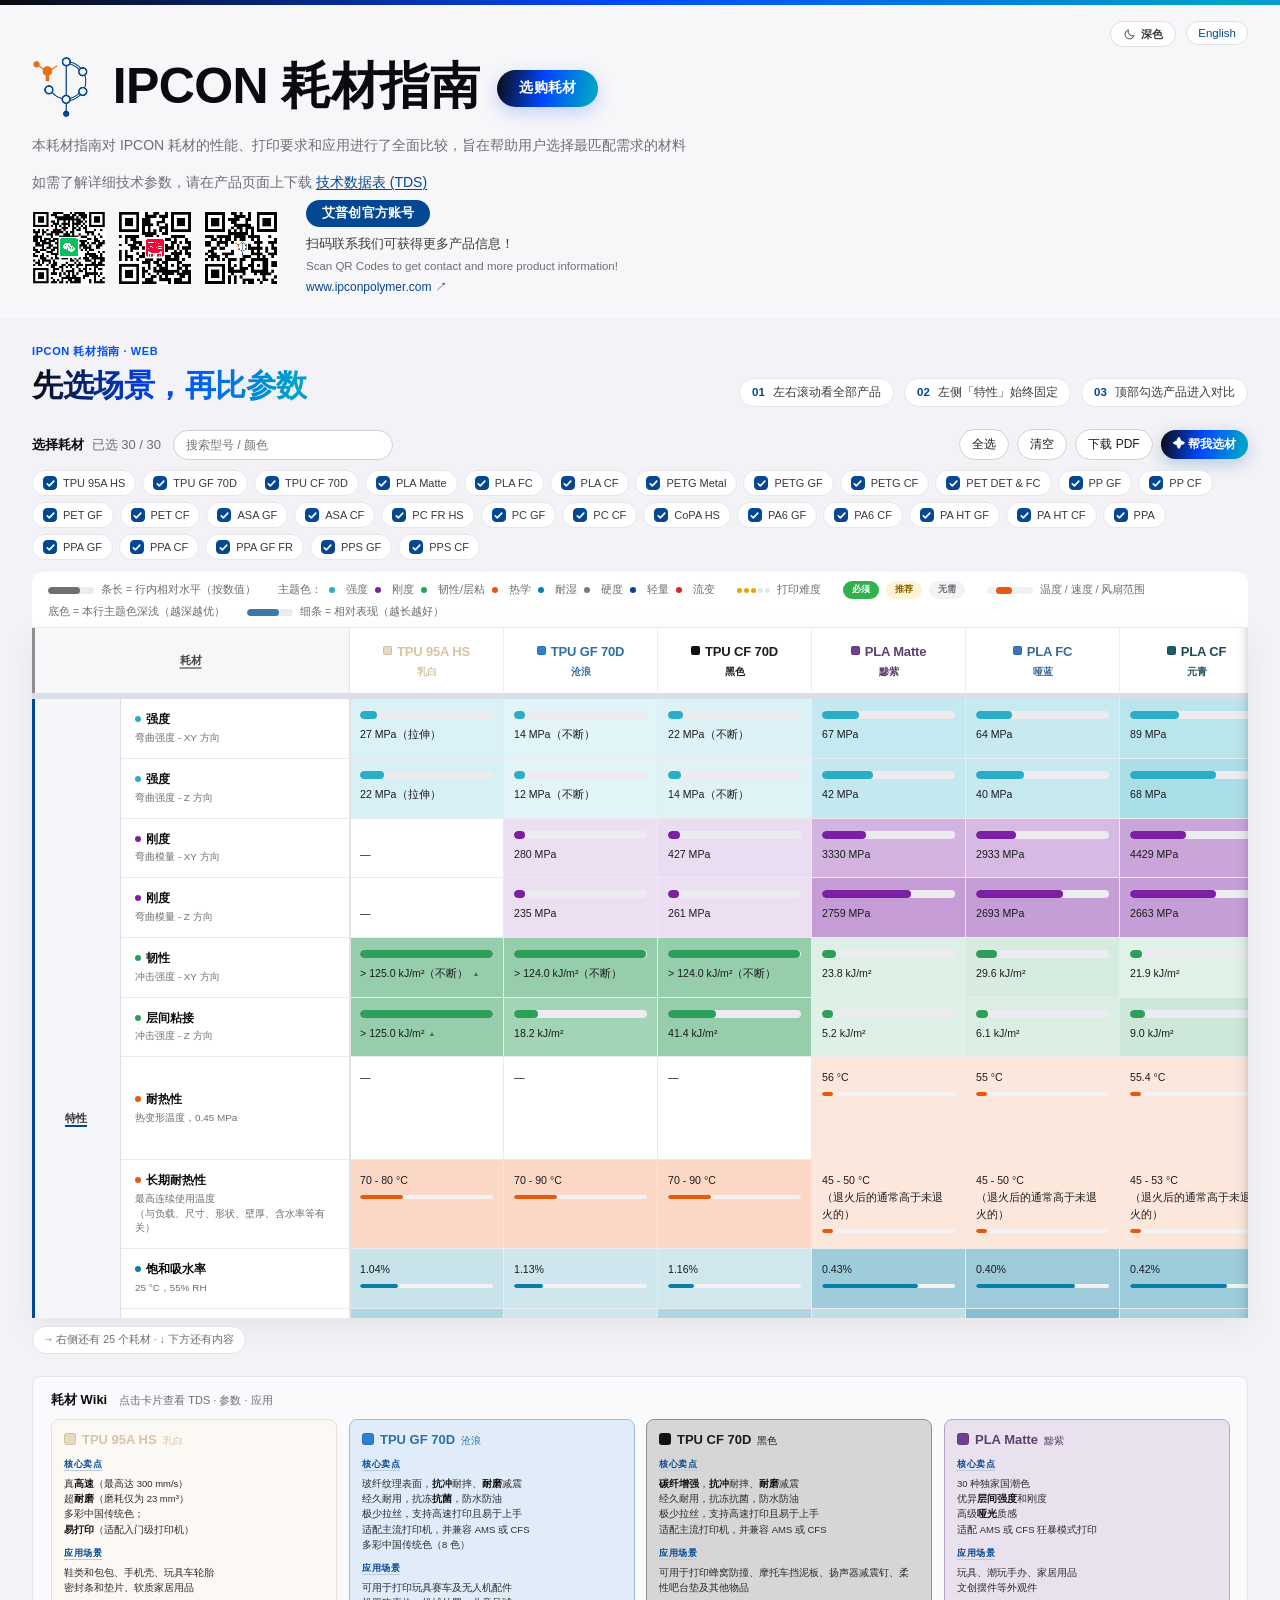
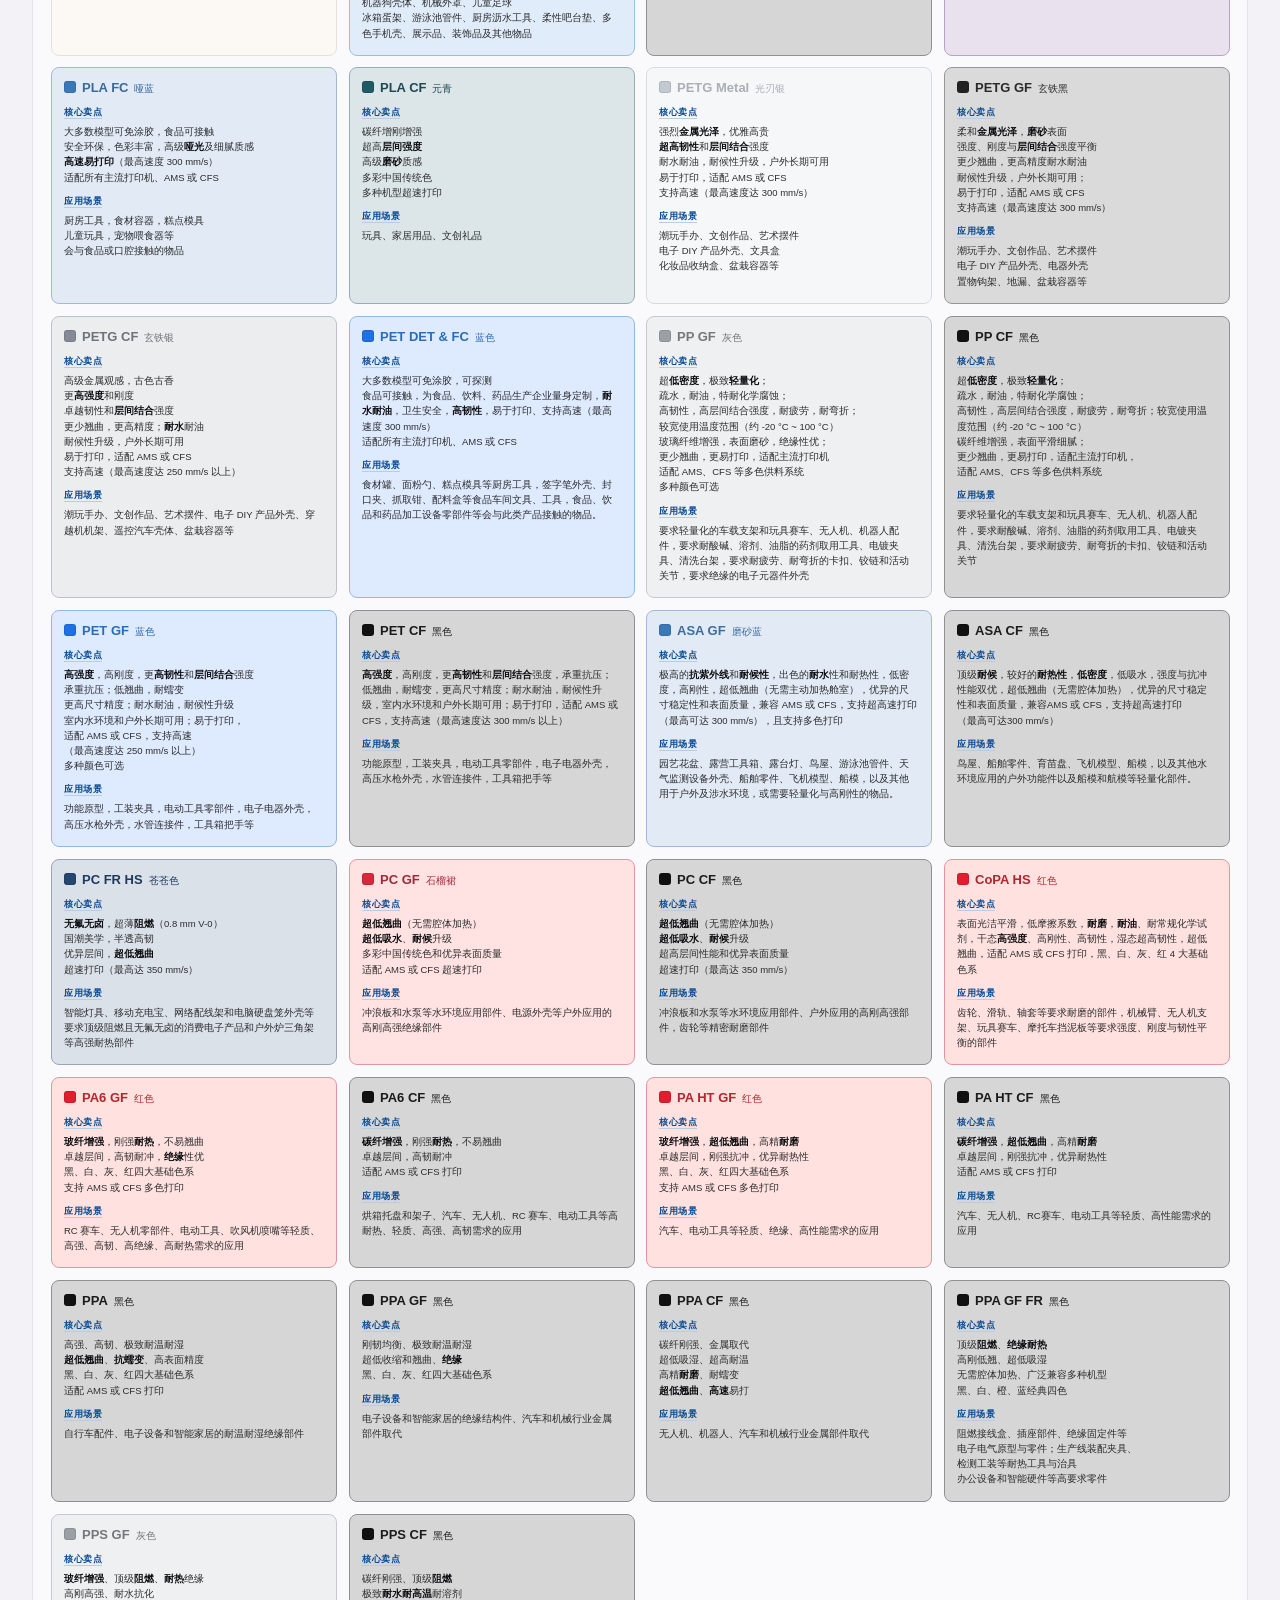
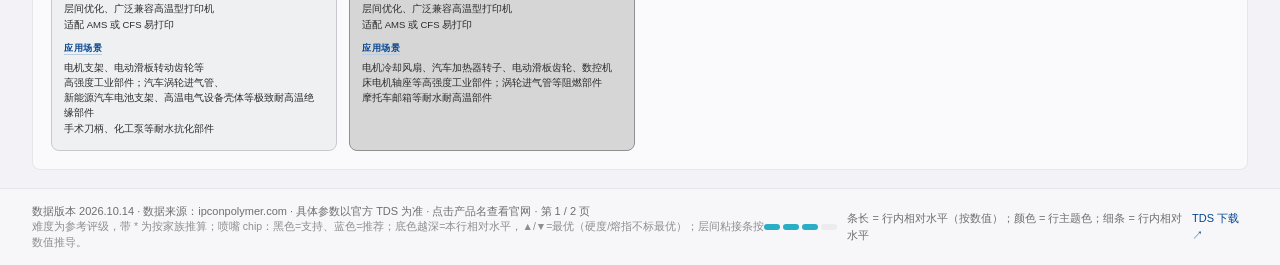
==== index.html @ cc548015 "Publish IPCON filament guide" ====
<html lang="zh-CN"><head><script>try{const t=localStorage.getItem('ipcon-theme');if(t==='dark'||(!t&&matchMedia('(prefers-color-scheme: dark)').matches))document.documentElement.dataset.theme='dark';}catch(e){}</script><meta name="viewport" content="width=device-width, initial-scale=1"><meta charset="utf-8"><title>IPCON 耗材指南</title><style>

:root {
  /* layout */
  --frame-w: 3px;
  --page-pad: 48px;
  --col-group: 96px;
  --col-label: 270px;
  --radius: 8px;
  --radius-pill: 999px;

  /* lines */
  --line-strong: #C7C7CC;
  --line-cell: #EAEAEF;
  --line-soft: #E9E9EE;
  --line-label: #E1E1E6;
  --line-header: #ECECF0;
  --line-edge: #E3E3E8;

  /* surfaces */
  --surface: #FFFFFF;
  --surface-2: #F7F7F9;
  --surface-3: #F2F2F7;
  --surface-group: #F5F6F9;

  /* ink */
  --ink: #0B0B0F;
  --ink-2: #1C1C1E;
  --ink-3: #3A3A3C;
  --ink-4: #48484A;
  --muted: #6E6E73;
  --muted-2: #8E8E93;

  /* brand + semantics */
  --brand: #044792;
  --brand-2: #0A7EA4;
  --ok: #30B14E;
  --warn-bg: #FFF3D6;
  --warn-ink: #8A6100;
  --danger: #DA291C;

  /* heat */

  /* section accents */
  --sec-neutral: #8E8E93;
  --sec-property: #044792;
  --sec-prep: #0A7EA4;
  --sec-settings: #6B5BD2;
  --sec-post: #D97706;
  --sec-app: #1B8A3F;
}

@page { size: 4992px 8000px; margin: 0; }

* { box-sizing: border-box; margin: 0; padding: 0; }
html, body { background: var(--surface); }
.topbar { height: 6px; background: var(--brand); }

body {
  width: 4992px;
  font-family: -apple-system, "SF Pro Text", "PingFang SC",
               "Hiragino Sans GB", "Helvetica Neue", Arial, sans-serif;
  color: var(--ink-2);
  -webkit-print-color-adjust: exact;
  print-color-adjust: exact;
  -webkit-font-smoothing: antialiased;
  text-spacing-trim: space-first;
}

/* ---------- header ---------- */
.hdr {
  background: var(--surface-2);
  padding: 40px var(--page-pad) 36px;
  display: flex;
  align-items: flex-start;
  justify-content: space-between;
}
.hl { max-width: 2100px; }
.title-row { display: flex; align-items: center; }
.mark { height: 62px; width: auto; margin-right: 24px; }
h1 { font-size: 50px; font-weight: 600; letter-spacing: -.5px; color: var(--ink); }
.brand { font-weight: 700; letter-spacing: -.6px; }
.cta {
  margin-left: 18px; margin-top: 4px;
  background: var(--ink); color: #fff;
  font-size: 14px; font-weight: 600; letter-spacing: .2px;
  padding: 9px 22px 10px; border-radius: var(--radius-pill); white-space: nowrap;
}
.sub { margin-top: 14px; font-size: 14px; line-height: 1.65; color: var(--muted); }
.sub a.inline-link {
  color: var(--brand);
  text-decoration: underline;
  text-decoration-style: solid;
  text-decoration-thickness: 1px;
  text-underline-offset: 2px;
}
.hr { display: flex; align-items: center; gap: 28px; padding-top: 6px; }
.qrs { display: flex; gap: 12px; }
.qrs img { width: 74px; height: 74px; display: block; }
.cinfo { min-width: 290px; }
.chip {
  display: inline-block; background: var(--brand); color: #fff;
  font-size: 13px; font-weight: 600; letter-spacing: .2px;
  padding: 4px 16px 5px; border-radius: var(--radius-pill);
}
.cl { margin-top: 8px; font-size: 13px; color: var(--ink-3); line-height: 1.45; }
.cl.en { font-size: 11.5px; color: var(--muted); margin-top: 4px; }
.cl.url { font-size: 12px; margin-top: 4px; }
.cl.url a { color: var(--brand); text-decoration: none; }

/* ---------- legend ---------- */
.legendbar {
  display: flex; flex-wrap: wrap; gap: 22px; align-items: center;
  padding: 11px var(--page-pad) 10px;
  background: var(--surface);
  border-bottom: 1px solid var(--line-header);
  font-size: 10.5px; color: var(--muted);
}
.legendbar .lg { display: inline-flex; align-items: center; gap: 7px; }
.tdot { display: inline-block; width: 6px; height: 6px; border-radius: 50%; margin-right: 5px; vertical-align: 1px; }
.legendbar .tdot { margin-right: 4px; }
.legendbar .lbar { width: 46px; height: 7px; border-radius: var(--radius-pill); background: #ECECF0; overflow: hidden; }
.legendbar .lbar i { display: block; height: 100%; border-radius: var(--radius-pill); background: #2AAEC6; }
.legendbar .ldots { display: inline-flex; gap: 2px; }
.legendbar .ldots i { width: 5px; height: 5px; border-radius: 50%; background: #E5E5EA; }
.legendbar .ldots i.on { background: #E5A50A; }
.legendbar .lrng { width: 46px; height: 7px; border-radius: var(--radius-pill); background: #F1F1F4; position: relative; }
.legendbar .lrng i { position: absolute; left: 20%; width: 35%; top: 0; bottom: 0; border-radius: var(--radius-pill); background: #E8590C; }
.legendbar .lbar.rel i { background: #3F78A6; }

/* ---------- footer ---------- */
.foot {
  display: flex; align-items: center; justify-content: space-between;
  background: var(--surface-2); border-top: 1px solid #E5E5EA;
  padding: 18px var(--page-pad); color: var(--muted); font-size: 11px; line-height: 1.5;
}
.foot a { color: var(--brand); text-decoration: none; }
.foot .fine { font-size: 10.5px; color: var(--muted-2); }
.foot .legend { display: flex; align-items: center; gap: 10px; }
.foot .swatch { display: inline-flex; gap: 3px; }
.foot .swatch i { display: block; width: 16px; height: 6px; border-radius: var(--radius-pill); background: #ECECF0; }
.foot .swatch i.on { background: #2AAEC6; }

/* ---------- frame + grid ---------- */
.frame {
  width: 4992px;
  border: var(--frame-w) solid var(--line-strong);
  box-sizing: border-box;
  background: var(--surface);
}
.grid {
  width: 100%;
  border-collapse: collapse;
  table-layout: fixed;
  border: none;
}
col.c-grp { width: 96px; }
col.c-lab { width: 270px; }
col.c-prod { width: 154.0000px; }

/* ---------- header row ---------- */
th.corner {
  position: relative;
  background: var(--surface-2); color: var(--ink-4);
  font-size: 11.4px; font-weight: 600; text-align: center;
  padding: 15px 6px;
  border-bottom: var(--frame-w) solid var(--line-strong);
  border-right: 1px solid var(--line-edge);
  text-decoration: underline;
  text-decoration-color: var(--sec-neutral);
  text-decoration-thickness: 2px;
  text-underline-offset: 3px;
}
th.corner::before {
  content: "";
  position: absolute;
  left: 0; top: 0; bottom: 0;
  width: var(--frame-w);
  background: var(--sec-neutral);
}
th.prod {
  background: var(--surface);
  border-bottom: var(--frame-w) solid var(--line-strong);
  border-right: 1px solid #EDEDF1;
  padding: 16px 4px 15px;
  vertical-align: middle; text-align: center;
}
.pm {
  font-size: 13px; font-weight: 700;
  color: var(--product-color, var(--ink));
  letter-spacing: -.15px; line-height: 1.3;
  font-variant-numeric: tabular-nums;
}
.grid th.prod .pm::before {
  content: ""; display: inline-block; width: 7px; height: 7px;
  margin-right: 5px; border-radius: 2px; vertical-align: 1px;
  background: var(--swatch-color, var(--product-color, var(--muted)));
  border: 0.5px solid rgba(0,0,0,.16);
}
.pm a { color: inherit; text-decoration: none; }
.pc {
  font-size: 10.2px;
  color: var(--product-color, var(--muted));
  margin-top: 4px; line-height: 1.3;
}

/* ---------- body grid ---------- */
td {
  border-right: 1px solid var(--line-soft);
  border-bottom: 1px solid var(--line-cell);
  vertical-align: middle;
}

/* section rule: one mechanism, first section included */
.grid tr.section > * { border-top: var(--frame-w) solid var(--line-strong); }

/* ---------- group column ---------- */
td.grp {
  position: relative;
  background: var(--surface-group);
  border-right: none;
  text-align: center;
  font-size: 11.4px; font-weight: 600; color: var(--ink-3);
  line-height: 1.55;
  padding: 12px 6px;
  text-decoration: underline;
  text-decoration-thickness: 2px;
  text-underline-offset: 3px;
  text-decoration-color: var(--accent, var(--line-strong));
}
td.grp::before {
  content: "";
  position: absolute;
  left: 0; top: 0; bottom: 0;
  width: var(--frame-w);
  background: var(--accent, var(--line-strong));
}
td.grp.g0 { --accent: var(--sec-property); }
td.grp.g1 { --accent: var(--sec-prep); }
td.grp.g2 { --accent: var(--sec-settings); }
td.grp.g3 { --accent: var(--sec-post); }
td.grp.g4 { --accent: var(--sec-app); }

/* ---------- label column ---------- */
td.lab {
  background: var(--surface);
  border-left: 1px solid var(--line-strong);
  border-right: 1px solid var(--line-label);
  padding: 12px 14px;
  text-align: left;
}
.lm { font-size: 11.6px; font-weight: 600; color: var(--ink); line-height: 1.45; }
.ld { font-size: 9.9px; color: var(--muted); line-height: 1.5; margin-top: 3px; }

/* ---------- value cells ---------- */
td.v { padding: 12px 10px; text-align: left; }
td.v.long { padding: 18px 16px; }
.vt {
  font-size: 10.6px; line-height: 1.6; color: #2C2C2E;
  word-break: normal; overflow-wrap: break-word;
  line-break: strict;
  font-variant-numeric: tabular-nums;
  text-wrap: balance;
}
td.v.long .vt { line-height: 1.7; text-wrap: pretty; hyphens: auto; }
.vt b { font-weight: 700; color: var(--ink); }
td.v:not(.long):not(.txt) .vt { font-weight: 500; color: var(--ink-2); }
td.v.txt .vt { font-weight: 400; color: #2C2C2E; }
td.v:not(.long) .note { font-weight: 400; }

/* prose row: uniform weight, no !important */
.grid tr.prose td.v:not(.txt) .vt,
.grid tr.prose td.v.txt .vt { font-weight: 400; }

/* ---------- bars (solid only) ---------- */
.bar { width: 100%; height: 8px; background: #ECECF0; border-radius: var(--radius-pill); margin: 0 0 7px; overflow: hidden; }
.bar i { display: block; height: 100%; border-radius: var(--radius-pill); }
.bar.ghost { visibility: hidden; }
.bar.empty { background: #F1F1F4; }
.bar.derived i { background: #2E9E5B; }
td.v.long .bar { margin: 0 0 6px; }
.relbar { width: 100%; height: 4px; background: #F2F2F5; border-radius: var(--radius-pill); margin-top: 6px; overflow: hidden; }
.relbar i { display: block; height: 100%; border-radius: var(--radius-pill); background: #3F78A6; }

/* ---------- heat ---------- */
.grid tbody tr:nth-child(n) td.v.hg1 { background: var(--th1); }
.grid tbody tr:nth-child(n) td.v.hg2 { background: var(--th2); }
.grid tbody tr:nth-child(n) td.v.hg3 { background: var(--th3); }
.grid tbody tr:nth-child(n) td.v.hg4 { background: var(--th4); }

/* ---------- chips / badges ---------- */
.badge {
  display: inline-block; background: var(--ok); color: #fff;
  font-size: 10px; font-weight: 600; letter-spacing: .2px;
  padding: 2px 10px 3px; border-radius: var(--radius-pill); white-space: nowrap;
}
.note { font-size: 9.6px; color: var(--muted); line-height: 1.5; margin-top: 5px; }
.nw { white-space: nowrap; }
.noz { display: grid; grid-template-columns: repeat(4, 26px); gap: 3px; margin-bottom: 6px; }
td.v.nozcell { vertical-align: top; }
.noz b {
  display: inline-flex; align-items: center; justify-content: center;
  width: 26px; height: 19px; border-radius: 5px;
  font-size: 9.4px; font-weight: 600;
  color: var(--line-strong); background: var(--surface);
  border: 1px solid #E5E5EA;
}
.noz b.on { background: var(--ink-2); border-color: var(--ink-2); color: #fff; }
.noz b.rec { background: #0A6FD1; border-color: #0A6FD1; color: #fff; }
.nozmat { font-size: 8.6px; line-height: 1.45; color: var(--muted); }
.ano { font-size: 9.6px; font-weight: 600; color: var(--ink); margin-bottom: 5px; }
.asteps { display: flex; flex-direction: column; gap: 3px; }
.astep { display: flex; align-items: baseline; gap: 6px; font-size: 9.2px; color: #2C2C2E; }
.astep i { width: 5px; height: 5px; border-radius: 50%; background: var(--danger); flex: none; transform: translateY(-1px); }
.acap { font-size: 8.6px; color: var(--muted); margin-top: 5px; }
.diff { display: flex; align-items: center; gap: 7px; }
.dots { display: inline-flex; gap: 2px; }
.dots i { width: 5px; height: 5px; border-radius: 50%; background: #E5E5EA; }
.dots.d1 i.on, .dots.d2 i.on { background: var(--ok); }
.dots.d3 i.on { background: #E5A50A; }
.dots.d4 i.on { background: #F97316; }
.dots.d5 i.on { background: #FF3B30; }
.dlabel { font-size: 9.2px; font-weight: 600; color: var(--ink-3); }
.diff.d1 .dlabel, .diff.d2 .dlabel { color: #1B8A3F; }
.diff.d3 .dlabel { color: #A16207; }
.diff.d4 .dlabel { color: #C2410C; }
.diff.d5 .dlabel { color: #B42318; }
td.v.best .vt::after { content: "▲"; color: #1B8A3F; font-size: 7px; margin-left: 4px; vertical-align: 1px; }
td.v.best.low .vt::after { content: "▼"; color: #1B8A3F; }

/* ---------- pills / range / dry chips ---------- */
.pill { display: inline-flex; align-items: center; gap: 4px; border-radius: var(--radius-pill);
  font-size: 9px; font-weight: 600; padding: 2px 9px 3px; white-space: nowrap; }
.pill.ok { background: var(--ok); color: #fff; }
.pill.rec { background: var(--warn-bg); color: var(--warn-ink); }
.pill.no { background: var(--surface-3); color: var(--muted); }
.pillnote { font-size: 8.5px; color: var(--muted); line-height: 1.45; margin-top: 5px; }
.rng { width: 100%; }
.rngtxt { font-size: 9.2px; color: #2C2C2E; }
.rngbar { position: relative; height: 6px; background: #F1F1F4; border-radius: var(--radius-pill); margin-top: 5px; overflow: hidden; }
.rngbar i { position: absolute; top: 0; bottom: 0; border-radius: var(--radius-pill); }
.dry { display: flex; flex-wrap: wrap; gap: 4px; }
.dchip { display: inline-flex; align-items: baseline; gap: 3px; background: var(--surface-3);
  border-radius: 6px; padding: 2px 7px 3px; font-size: 9.2px; font-weight: 600; color: var(--ink-2); }
.dchip span { font-weight: 500; color: var(--muted); font-size: 8.6px; }
.ic { width: 16px; height: 16px; display: block; margin: 0 auto; }

/* merged universal row */
td.v.merged { text-align: left; padding: 14px 16px; }
.mtag { display: inline-block; font-size: 9px; font-weight: 600; color: var(--brand);
  background: #EAF2FC; border-radius: var(--radius-pill); padding: 2px 8px 3px; margin-right: 10px; vertical-align: 1px; }

/* ---------- variants ---------- */
body.ra td.v:not(.long) { text-align: right; }
body.ra td.v:not(.long) .bar { margin-left: auto; margin-right: 0; }
body.ra td.v:not(.long) .ic { margin-left: auto; margin-right: 0; }

body.light td.v { border-right: none; }
body.light th.prod { border-right: none; }

/* ---------- applications / cards ---------- */
.apps { background: #FAFAFC; border-top: none; }
.appshead { display: flex; align-items: baseline; gap: 12px; padding: 16px var(--page-pad) 12px; }
.appshead .at { font-size: 13px; font-weight: 600; color: var(--ink); }
.appshead .as { font-size: 11px; color: var(--muted); }
.appgrid {
  display: grid;
  grid-template-columns: repeat(10, minmax(0, 1fr));
  gap: 12px;
  padding: 0 var(--page-pad) 22px;
}
.card {
  background: var(--surface);
  border: 1px solid var(--line-soft);
  border-radius: var(--radius);
  padding: 12px 12px 14px;
}
.cname { display: flex; align-items: baseline; gap: 6px; }
.cmodel {
  font-size: 13px; font-weight: 700;
  color: var(--product-color, var(--ink));
}
.cmodel a { color: inherit; text-decoration: none; }
.ccolor {
  font-size: 9.5px;
  color: var(--product-color, var(--muted));
}
.clabel {
  font-size: 9px; font-weight: 700; color: var(--brand); letter-spacing: .5px;
  margin: 10px 0 5px;
  text-decoration: underline;
  text-decoration-color: #B9CCE2;
  text-decoration-thickness: 1px;
  text-underline-offset: 3px;
}
.ctext {
  font-size: 9.5px; line-height: 1.6; color: #2C2C2E;
  word-break: normal; overflow-wrap: break-word; line-break: strict;
}
.ctext b { font-weight: 600; color: var(--ink); }


</style><meta name="ipcon-ai-endpoint" content="https://ipcon-ai.pages.dev/"><link rel="stylesheet" href="assets/tokens.css?v=102c7d27"><link rel="stylesheet" href="assets/web.css?v=31e850f0"><link rel="stylesheet" href="assets/theme-dark.css?v=bb1b5134"></head><body class=" web">
<div class="topbar"></div>
<div class="hdr">
<div class="hl">
<div class="title-row"><img class="mark" src="assets/logo_mark_blue.png?v=90f8bbd5"><h1><span class="brand">IPCON</span> 耗材指南</h1><span class="cta">选购耗材</span></div>
<div class="sub">本耗材指南对 IPCON 耗材的性能、打印要求和应用进行了全面比较，旨在帮助用户选择最匹配需求的材料</div>
<div class="sub">如需了解详细技术参数，请在产品页面上下载 <a class="inline-link" href="https://www.ipconpolymer.com/download/">技术数据表 (TDS)</a></div>
</div><div class="hr">
<div class="qrs"><span class="qr-item"><img src="assets/qr_cn_1.png?v=358154fe" class="qr-light"><img class="qr-dark" src="assets/qr_cn_1_dark.png?v=02df77f8" alt=""></span><span class="qr-item"><img src="assets/qr_cn_2.png?v=c4871bc2" class="qr-light"><img class="qr-dark" src="assets/qr_cn_2_dark.png?v=4b45dbe7" alt=""></span><span class="qr-item"><img src="assets/qr_cn_3.png?v=fd5ba67f" class="qr-light"><img class="qr-dark" src="assets/qr_cn_3_dark.png?v=aca34df1" alt=""></span></div>
<div class="cinfo"><span class="chip">艾普创官方账号</span>
<div class="cl">扫码联系我们可获得更多产品信息！</div>
<div class="cl en">Scan QR Codes to get contact and more product information!</div>
<div class="cl url"><a href="https://www.ipconpolymer.com/">www.ipconpolymer.com ↗</a></div>
</div></div><a class="hdr-lang" href="en.html">English</a><button class="hdr-theme" id="themeToggle" type="button" aria-label="切换到深色主题">
  <span class="theme-ico" aria-hidden="true">
    <svg class="ico-moon" viewbox="0 0 24 24" fill="none" stroke="currentColor" stroke-width="1.8" stroke-linejoin="round"><path d="M20.5 14.2A8.5 8.5 0 0 1 9.8 3.5 8.5 8.5 0 1 0 20.5 14.2Z"></path></svg>
    <svg class="ico-sun" viewbox="0 0 24 24" fill="none" stroke="currentColor" stroke-width="1.8" stroke-linecap="round"><circle cx="12" cy="12" r="4"></circle><path d="M12 2v2M12 20v2M4.9 4.9l1.4 1.4M17.7 17.7l1.4 1.4M2 12h2M20 12h2M4.9 19.1l1.4-1.4M17.7 6.3l1.4-1.4"></path></svg>
  </span>
  <span class="theme-label">深色</span>
</button></div>
<div class="web-tools">
<section class="web-guide">
  <div class="wg-eyebrow">IPCON 耗材指南 · Web</div>
  <div class="wg-row">
    <h2>先选场景，再比参数</h2>
    <div class="wg-steps">
      <span><b>01</b> 左右滚动看全部产品</span>
      <span><b>02</b> 左侧「特性」始终固定</span>
      <span><b>03</b> 顶部勾选产品进入对比</span>
    </div>
  </div>
</section>
<section class="web-toolbar" id="toolbar">
  <div class="tb-main">
    <div class="tb-title">选择耗材 <span id="selCount"></span></div>
    <div class="tb-search"><input id="prodSearch" type="search" placeholder="搜索型号 / 颜色"></div>
    <div class="tb-actions">
      <button id="selAll" type="button">全选</button>
      <button id="selClear" type="button">清空</button>
      <a class="tb-pdf" href="assets/IPCON-guide-A3.pdf" download="IPCON耗材产品指导书_A3宽版.pdf" title="下载 A3 PDF 版本">下载 PDF</a>
      <button id="assistantBtn" class="tb-ai" type="button">✦ 帮我选材</button>
    </div>
  </div>
  <div class="tb-picks" id="picks"></div>
  <div class="tb-empty" id="emptyState" hidden></div>
</section>
  <div class="ai-modal" id="aiModal" hidden>
    <div class="ai-backdrop" data-ai-close></div>
    <section class="ai-panel" role="dialog" aria-modal="true" aria-labelledby="aiTitle">
      <button class="ai-x" type="button" data-ai-close aria-label="关闭">×</button>
      <div class="ai-panel-scroll">
      <div class="ai-eyebrow">AI · 选型助手</div>
      <h3 id="aiTitle">你更在意什么？</h3>
      <p class="ai-sub">选择你更在意的性能，快速找到适合的耗材。</p>
      <div class="ai-prios" id="aiPriorities"></div>
      <div class="ai-results" id="aiResults"></div>
      <div class="ai-chat">
        <div class="ai-chat-head"><b>直接问一句</b><span>描述使用场景和关键要求即可</span></div>
        <div class="ai-chat-log" id="aiChatLog"></div>
        <div class="ai-chat-tools">
          <div class="ai-chat-suggest" id="aiChatSuggest"></div>
          <span class="ai-ds-status" id="aiDsStatus" data-state="checking"><i></i><em>检测中</em></span>
        </div>
        <form class="ai-chat-form" id="aiChatForm">
          <input id="aiChatInput" type="text" autocomplete="off" placeholder="例如：耐温最高的三款？">
          <button type="submit">发送</button>
        </form>
      </div>
      <div class="ai-foot">
        <label class="ai-top" for="aiTopN"><select id="aiTopN" class="ai-top-select" aria-label="对比前三"></select></label>
        <span class="ai-note" id="aiNote"></span>
      </div>
      <div class="ai-scroll-rail" id="aiScrollRail" aria-hidden="true"><i id="aiScrollThumb"></i></div>
      </div>
    </section>
  </div>
</div><div class="table-shell"><div class="legendbar"><span class="lg"><span class="lbar"><i style="width:70%;background:#6E6E73"></i></span>条长 = 行内相对水平（按数值）</span><span class="lg">主题色：<span class="tdot" style="background:#2AAEC6"></span>强度<span class="tdot" style="background:#7C20A3"></span>刚度<span class="tdot" style="background:#2E9E5B"></span>韧性/层粘<span class="tdot" style="background:#E8590C"></span>热学<span class="tdot" style="background:#0A7EA4"></span>耐湿<span class="tdot" style="background:#7A7A80"></span>硬度<span class="tdot" style="background:#044792"></span>轻量<span class="tdot" style="background:#DA291C"></span>流变</span><span class="lg"><span class="ldots"><i class="on"></i><i class="on"></i><i class="on"></i><i></i><i></i></span>打印难度</span><span class="lg"><span class="pill ok">必须</span><span class="pill rec">推荐</span><span class="pill no">无需</span></span><span class="lg"><span class="lrng"><i></i></span>温度 / 速度 / 风扇范围</span><span class="lg">底色 = 本行主题色深浅（越深越优）</span><span class="lg"><span class="lbar rel"><i style="width:70%"></i></span>细条 = 相对表现（越长越好）</span></div>
<div class="table-scroll"><div class="table-viewport"><div class="frame"><table class="grid"><colgroup><col class="c-grp"><col class="c-lab"><col class="c-prod"><col class="c-prod"><col class="c-prod"><col class="c-prod"><col class="c-prod"><col class="c-prod"><col class="c-prod"><col class="c-prod"><col class="c-prod"><col class="c-prod"><col class="c-prod"><col class="c-prod"><col class="c-prod"><col class="c-prod"><col class="c-prod"><col class="c-prod"><col class="c-prod"><col class="c-prod"><col class="c-prod"><col class="c-prod"><col class="c-prod"><col class="c-prod"><col class="c-prod"><col class="c-prod"><col class="c-prod"><col class="c-prod"><col class="c-prod"><col class="c-prod"><col class="c-prod"><col class="c-prod"></colgroup><thead><tr><th class="corner" colspan="2">耗材</th><th class="prod" data-col="0"><div class="pm" style="--product-color:#D8C4A2;--swatch-color:#E9D9BE"><a href="https://www.ipconpolymer.com/product/tpu-95a-hs/">TPU 95A HS</a></div><div class="pc" style="--product-color:#D8C4A2">乳白</div></th><th class="prod" data-col="1"><div class="pm" style="--product-color:#2F6FA8;--swatch-color:#2F7FD0"><a href="https://www.ipconpolymer.com/product/tpu-gf-70d/">TPU GF 70D</a></div><div class="pc" style="--product-color:#2F6FA8">沧浪</div></th><th class="prod" data-col="2"><div class="pm" style="--product-color:#1C1C1E;--swatch-color:#111111"><a href="https://www.ipconpolymer.com/product/tpu-cf-70d/">TPU CF 70D</a></div><div class="pc" style="--product-color:#1C1C1E">黑色</div></th><th class="prod" data-col="3"><div class="pm" style="--product-color:#5B3F6E;--swatch-color:#70408A"><a href="https://www.ipconpolymer.com/product/pla-matte/">PLA Matte</a></div><div class="pc" style="--product-color:#5B3F6E">黪紫</div></th><th class="prod" data-col="4"><div class="pm" style="--product-color:#3A6A99;--swatch-color:#3A78B8"><a href="https://www.ipconpolymer.com/product/pla-fc/">PLA FC</a></div><div class="pc" style="--product-color:#3A6A99">哑蓝</div></th><th class="prod" data-col="5"><div class="pm" style="--product-color:#1F4A55;--swatch-color:#1F5B66"><a href="https://www.ipconpolymer.com/product/pla-cf/">PLA CF</a></div><div class="pc" style="--product-color:#1F4A55">元青</div></th><th class="prod" data-col="6"><div class="pm" style="--product-color:#A9AFB7;--swatch-color:#C3C9D0"><a href="https://www.ipconpolymer.com/product/petg-metal/">PETG Metal</a></div><div class="pc" style="--product-color:#A9AFB7">光刃银</div></th><th class="prod" data-col="7"><div class="pm" style="--product-color:#2A2A2C;--swatch-color:#222222"><a href="https://www.ipconpolymer.com/product/petg-gf/">PETG GF</a></div><div class="pc" style="--product-color:#2A2A2C">玄铁黑</div></th><th class="prod" data-col="8"><div class="pm" style="--product-color:#6D737B;--swatch-color:#858B94"><a href="https://www.ipconpolymer.com/product/petg-cf/">PETG CF</a></div><div class="pc" style="--product-color:#6D737B">玄铁银</div></th><th class="prod" data-col="9"><div class="pm" style="--product-color:#2D6CB5;--swatch-color:#1F6FE5"><a href="https://www.ipconpolymer.com/product/pet-det-fc/">PET DET &amp; FC</a></div><div class="pc" style="--product-color:#2D6CB5">蓝色</div></th><th class="prod" data-col="10"><div class="pm" style="--product-color:#77777B;--swatch-color:#9AA0A6"><a href="https://www.ipconpolymer.com/3d-printer-filament-collections/">PP GF</a></div><div class="pc" style="--product-color:#77777B">灰色</div></th><th class="prod" data-col="11"><div class="pm" style="--product-color:#1C1C1E;--swatch-color:#111111"><a href="https://www.ipconpolymer.com/3d-printer-filament-collections/">PP CF</a></div><div class="pc" style="--product-color:#1C1C1E">黑色</div></th><th class="prod" data-col="12"><div class="pm" style="--product-color:#2D6CB5;--swatch-color:#1F6FE5"><a href="https://www.ipconpolymer.com/product/pet-gf/">PET GF</a></div><div class="pc" style="--product-color:#2D6CB5">蓝色</div></th><th class="prod" data-col="13"><div class="pm" style="--product-color:#1C1C1E;--swatch-color:#111111"><a href="https://www.ipconpolymer.com/product/pet-cf/">PET CF</a></div><div class="pc" style="--product-color:#1C1C1E">黑色</div></th><th class="prod" data-col="14"><div class="pm" style="--product-color:#3E6E9E;--swatch-color:#3A78B8"><a href="https://www.ipconpolymer.com/product/asa-gf/">ASA GF</a></div><div class="pc" style="--product-color:#3E6E9E">磨砂蓝</div></th><th class="prod" data-col="15"><div class="pm" style="--product-color:#1C1C1E;--swatch-color:#111111"><a href="https://www.ipconpolymer.com/product/asa-cf/">ASA CF</a></div><div class="pc" style="--product-color:#1C1C1E">黑色</div></th><th class="prod" data-col="16"><div class="pm" style="--product-color:#1F3A5F;--swatch-color:#24466F"><a href="https://www.ipconpolymer.com/product/pc-fr-hs/">PC FR HS</a></div><div class="pc" style="--product-color:#1F3A5F">苍苍色</div></th><th class="prod" data-col="17"><div class="pm" style="--product-color:#9E2B3A;--swatch-color:#D9273C"><a href="https://www.ipconpolymer.com/product/pc-gf/">PC GF</a></div><div class="pc" style="--product-color:#9E2B3A">石榴裙</div></th><th class="prod" data-col="18"><div class="pm" style="--product-color:#1C1C1E;--swatch-color:#111111"><a href="https://www.ipconpolymer.com/product/pc-cf/">PC CF</a></div><div class="pc" style="--product-color:#1C1C1E">黑色</div></th><th class="prod" data-col="19"><div class="pm" style="--product-color:#B3262E;--swatch-color:#E11D2E"><a href="https://www.ipconpolymer.com/product/copa-hs/">CoPA HS</a></div><div class="pc" style="--product-color:#B3262E">红色</div></th><th class="prod" data-col="20"><div class="pm" style="--product-color:#B3262E;--swatch-color:#E11D2E"><a href="https://www.ipconpolymer.com/product/pa6-gf/">PA6 GF</a></div><div class="pc" style="--product-color:#B3262E">红色</div></th><th class="prod" data-col="21"><div class="pm" style="--product-color:#1C1C1E;--swatch-color:#111111"><a href="https://www.ipconpolymer.com/product/pa6-cf/">PA6 CF</a></div><div class="pc" style="--product-color:#1C1C1E">黑色</div></th><th class="prod" data-col="22"><div class="pm" style="--product-color:#B3262E;--swatch-color:#E11D2E"><a href="https://www.ipconpolymer.com/product/paht-gf/">PA HT GF</a></div><div class="pc" style="--product-color:#B3262E">红色</div></th><th class="prod" data-col="23"><div class="pm" style="--product-color:#1C1C1E;--swatch-color:#111111"><a href="https://www.ipconpolymer.com/product/paht-cf/">PA HT CF</a></div><div class="pc" style="--product-color:#1C1C1E">黑色</div></th><th class="prod" data-col="24"><div class="pm" style="--product-color:#1C1C1E;--swatch-color:#111111"><a href="https://www.ipconpolymer.com/product/ppa/">PPA</a></div><div class="pc" style="--product-color:#1C1C1E">黑色</div></th><th class="prod" data-col="25"><div class="pm" style="--product-color:#1C1C1E;--swatch-color:#111111"><a href="https://www.ipconpolymer.com/product/ppa-gf/">PPA GF</a></div><div class="pc" style="--product-color:#1C1C1E">黑色</div></th><th class="prod" data-col="26"><div class="pm" style="--product-color:#1C1C1E;--swatch-color:#111111"><a href="https://www.ipconpolymer.com/product/ppa-cf/">PPA CF</a></div><div class="pc" style="--product-color:#1C1C1E">黑色</div></th><th class="prod" data-col="27"><div class="pm" style="--product-color:#1C1C1E;--swatch-color:#111111"><a href="https://www.ipconpolymer.com/product/ppa-gf-fr/">PPA GF FR</a></div><div class="pc" style="--product-color:#1C1C1E">黑色</div></th><th class="prod" data-col="28"><div class="pm" style="--product-color:#77777B;--swatch-color:#9AA0A6"><a href="https://www.ipconpolymer.com/product/pps-gf/">PPS GF</a></div><div class="pc" style="--product-color:#77777B">灰色</div></th><th class="prod" data-col="29"><div class="pm" style="--product-color:#1C1C1E;--swatch-color:#111111"><a href="https://www.ipconpolymer.com/product/pps-cf/">PPS CF</a></div><div class="pc" style="--product-color:#1C1C1E">黑色</div></th></tr></thead><tbody><tr class="section"><td class="grp g0" rowspan="13">特性</td><td class="lab"><div class="lm"><span class="tdot" style="background:#2AAEC6"></span>强度</div><div class="ld">弯曲强度 - XY 方向</div></td><td class="v" style="background:rgba(42,174,198,0.172)" data-col="0"><div class="bar"><i style="width:12.9%;background:#2AAEC6"></i></div><div class="vt"><span class="nw">27 MPa</span>（拉伸）</div></td><td class="v" style="background:rgba(42,174,198,0.140)" data-col="1"><div class="bar"><i style="width:8.0%;background:#2AAEC6"></i></div><div class="vt"><span class="nw">14 MPa</span>（不断）</div></td><td class="v" style="background:rgba(42,174,198,0.160)" data-col="2"><div class="bar"><i style="width:11.0%;background:#2AAEC6"></i></div><div class="vt"><span class="nw">22 MPa</span>（不断）</div></td><td class="v" style="background:rgba(42,174,198,0.272)" data-col="3"><div class="bar"><i style="width:28.1%;background:#2AAEC6"></i></div><div class="vt"><span class="nw">67 MPa</span></div></td><td class="v" style="background:rgba(42,174,198,0.264)" data-col="4"><div class="bar"><i style="width:27.0%;background:#2AAEC6"></i></div><div class="vt"><span class="nw">64 MPa</span></div></td><td class="v" style="background:rgba(42,174,198,0.326)" data-col="5"><div class="bar"><i style="width:36.5%;background:#2AAEC6"></i></div><div class="vt"><span class="nw">89 MPa</span></div></td><td class="v" style="background:rgba(42,174,198,0.267)" data-col="6"><div class="bar"><i style="width:27.4%;background:#2AAEC6"></i></div><div class="vt"><span class="nw">65 MPa</span></div></td><td class="v" style="background:rgba(42,174,198,0.299)" data-col="7"><div class="bar"><i style="width:32.3%;background:#2AAEC6"></i></div><div class="vt"><span class="nw">78 MPa</span></div></td><td class="v" style="background:rgba(42,174,198,0.314)" data-col="8"><div class="bar"><i style="width:34.6%;background:#2AAEC6"></i></div><div class="vt"><span class="nw">84 MPa</span></div></td><td class="v" style="background:rgba(42,174,198,0.262)" data-col="9"><div class="bar"><i style="width:26.6%;background:#2AAEC6"></i></div><div class="vt"><span class="nw">63 MPa</span></div></td><td class="v" style="background:rgba(42,174,198,0.237)" data-col="10"><div class="bar"><i style="width:22.8%;background:#2AAEC6"></i></div><div class="vt"><span class="nw">53 MPa</span></div></td><td class="v" style="background:rgba(42,174,198,0.219)" data-col="11"><div class="bar"><i style="width:20.2%;background:#2AAEC6"></i></div><div class="vt"><span class="nw">46 MPa</span></div></td><td class="v" style="background:rgba(42,174,198,0.386)" data-col="12"><div class="bar"><i style="width:45.6%;background:#2AAEC6"></i></div><div class="vt"><span class="nw">113 MPa</span></div></td><td class="v" style="background:rgba(42,174,198,0.438)" data-col="13"><div class="bar"><i style="width:53.6%;background:#2AAEC6"></i></div><div class="vt"><span class="nw">134 MPa</span></div></td><td class="v" style="background:rgba(42,174,198,0.294)" data-col="14"><div class="bar"><i style="width:31.6%;background:#2AAEC6"></i></div><div class="vt"><span class="nw">76 MPa</span></div></td><td class="v" style="background:rgba(42,174,198,0.304)" data-col="15"><div class="bar"><i style="width:33.1%;background:#2AAEC6"></i></div><div class="vt"><span class="nw">80 MPa</span></div></td><td class="v" style="background:rgba(42,174,198,0.356)" data-col="16"><div class="bar"><i style="width:41.1%;background:#2AAEC6"></i></div><div class="vt"><span class="nw">101 MPa</span></div></td><td class="v" style="background:rgba(42,174,198,0.373)" data-col="17"><div class="bar"><i style="width:43.7%;background:#2AAEC6"></i></div><div class="vt"><span class="nw">108 MPa</span></div></td><td class="v" style="background:rgba(42,174,198,0.393)" data-col="18"><div class="bar"><i style="width:46.8%;background:#2AAEC6"></i></div><div class="vt"><span class="nw">116 MPa</span></div></td><td class="v" style="background:rgba(42,174,198,0.386)" data-col="19"><div class="bar"><i style="width:45.6%;background:#2AAEC6"></i></div><div class="vt"><span class="nw">113 MPa</span></div></td><td class="v" style="background:rgba(42,174,198,0.453)" data-col="20"><div class="bar"><i style="width:55.9%;background:#2AAEC6"></i></div><div class="vt"><span class="nw">140 MPa</span></div></td><td class="v" style="background:rgba(42,174,198,0.500)" data-col="21"><div class="bar"><i style="width:64.3%;background:#2AAEC6"></i></div><div class="vt"><span class="nw">162 MPa</span></div></td><td class="v" style="background:rgba(42,174,198,0.485)" data-col="22"><div class="bar"><i style="width:60.8%;background:#2AAEC6"></i></div><div class="vt"><span class="nw">153 MPa</span></div></td><td class="v" style="background:rgba(42,174,198,0.500)" data-col="23"><div class="bar"><i style="width:68.1%;background:#2AAEC6"></i></div><div class="vt"><span class="nw">172 MPa</span></div></td><td class="v" style="background:rgba(42,174,198,0.411)" data-col="24"><div class="bar"><i style="width:49.4%;background:#2AAEC6"></i></div><div class="vt"><span class="nw">123 MPa</span></div></td><td class="v" style="background:rgba(42,174,198,0.500)" data-col="25"><div class="bar"><i style="width:63.1%;background:#2AAEC6"></i></div><div class="vt"><span class="nw">159 MPa</span></div></td><td class="v best" style="background:rgba(42,174,198,0.500)" data-col="26"><div class="bar"><i style="width:100.0%;background:#2AAEC6"></i></div><div class="vt"><span class="nw">256 MPa</span></div></td><td class="v" style="background:rgba(42,174,198,0.438)" data-col="27"><div class="bar"><i style="width:53.6%;background:#2AAEC6"></i></div><div class="vt"><span class="nw">134 MPa</span></div></td><td class="v" style="background:rgba(42,174,198,0.383)" data-col="28"><div class="bar"><i style="width:45.3%;background:#2AAEC6"></i></div><div class="vt"><span class="nw">112 MPa</span></div></td><td class="v" style="background:rgba(42,174,198,0.445)" data-col="29"><div class="bar"><i style="width:54.8%;background:#2AAEC6"></i></div><div class="vt"><span class="nw">137 MPa</span></div></td></tr><tr class=""><td class="lab"><div class="lm"><span class="tdot" style="background:#2AAEC6"></span>强度</div><div class="ld">弯曲强度 - Z 方向</div></td><td class="v" style="background:rgba(42,174,198,0.186)" data-col="0"><div class="bar"><i style="width:18.1%;background:#2AAEC6"></i></div><div class="vt"><span class="nw">22 MPa</span>（拉伸）</div></td><td class="v" style="background:rgba(42,174,198,0.140)" data-col="1"><div class="bar"><i style="width:8.0%;background:#2AAEC6"></i></div><div class="vt"><span class="nw">12 MPa</span>（不断）</div></td><td class="v" style="background:rgba(42,174,198,0.149)" data-col="2"><div class="bar"><i style="width:10.0%;background:#2AAEC6"></i></div><div class="vt"><span class="nw">14 MPa</span>（不断）</div></td><td class="v" style="background:rgba(42,174,198,0.277)" data-col="3"><div class="bar"><i style="width:38.3%;background:#2AAEC6"></i></div><div class="vt"><span class="nw">42 MPa</span></div></td><td class="v" style="background:rgba(42,174,198,0.268)" data-col="4"><div class="bar"><i style="width:36.3%;background:#2AAEC6"></i></div><div class="vt"><span class="nw">40 MPa</span></div></td><td class="v" style="background:rgba(42,174,198,0.395)" data-col="5"><div class="bar"><i style="width:64.6%;background:#2AAEC6"></i></div><div class="vt"><span class="nw">68 MPa</span></div></td><td class="v" style="background:rgba(42,174,198,0.354)" data-col="6"><div class="bar"><i style="width:55.5%;background:#2AAEC6"></i></div><div class="vt"><span class="nw">59 MPa</span></div></td><td class="v" style="background:rgba(42,174,198,0.327)" data-col="7"><div class="bar"><i style="width:49.5%;background:#2AAEC6"></i></div><div class="vt"><span class="nw">53 MPa</span></div></td><td class="v" style="background:rgba(42,174,198,0.345)" data-col="8"><div class="bar"><i style="width:53.5%;background:#2AAEC6"></i></div><div class="vt"><span class="nw">57 MPa</span></div></td><td class="v" style="background:rgba(42,174,198,0.272)" data-col="9"><div class="bar"><i style="width:37.3%;background:#2AAEC6"></i></div><div class="vt"><span class="nw">41 MPa</span></div></td><td class="v" style="background:rgba(42,174,198,0.227)" data-col="10"><div class="bar"><i style="width:27.2%;background:#2AAEC6"></i></div><div class="vt"><span class="nw">31 MPa</span></div></td><td class="v" style="background:rgba(42,174,198,0.222)" data-col="11"><div class="bar"><i style="width:26.2%;background:#2AAEC6"></i></div><div class="vt"><span class="nw">30 MPa</span></div></td><td class="v" style="background:rgba(42,174,198,0.427)" data-col="12"><div class="bar"><i style="width:71.7%;background:#2AAEC6"></i></div><div class="vt"><span class="nw">75 MPa</span></div></td><td class="v" style="background:rgba(42,174,198,0.368)" data-col="13"><div class="bar"><i style="width:58.5%;background:#2AAEC6"></i></div><div class="vt"><span class="nw">62 MPa</span></div></td><td class="v" style="background:rgba(42,174,198,0.309)" data-col="14"><div class="bar"><i style="width:45.4%;background:#2AAEC6"></i></div><div class="vt"><span class="nw">49 MPa</span></div></td><td class="v" style="background:rgba(42,174,198,0.290)" data-col="15"><div class="bar"><i style="width:41.4%;background:#2AAEC6"></i></div><div class="vt"><span class="nw">45 MPa</span></div></td><td class="v" style="background:rgba(42,174,198,0.427)" data-col="16"><div class="bar"><i style="width:71.7%;background:#2AAEC6"></i></div><div class="vt"><span class="nw">75 MPa</span></div></td><td class="v" style="background:rgba(42,174,198,0.368)" data-col="17"><div class="bar"><i style="width:58.5%;background:#2AAEC6"></i></div><div class="vt"><span class="nw">62 MPa</span></div></td><td class="v" style="background:rgba(42,174,198,0.418)" data-col="18"><div class="bar"><i style="width:69.7%;background:#2AAEC6"></i></div><div class="vt"><span class="nw">73 MPa</span></div></td><td class="v" style="background:rgba(42,174,198,0.382)" data-col="19"><div class="bar"><i style="width:61.6%;background:#2AAEC6"></i></div><div class="vt"><span class="nw">65 MPa</span></div></td><td class="v best" style="background:rgba(42,174,198,0.500)" data-col="20"><div class="bar"><i style="width:100.0%;background:#2AAEC6"></i></div><div class="vt"><span class="nw">103 MPa</span></div></td><td class="v" style="background:rgba(42,174,198,0.500)" data-col="21"><div class="bar"><i style="width:87.9%;background:#2AAEC6"></i></div><div class="vt"><span class="nw">91 MPa</span></div></td><td class="v" style="background:rgba(42,174,198,0.500)" data-col="22"><div class="bar"><i style="width:99.0%;background:#2AAEC6"></i></div><div class="vt"><span class="nw">102 MPa</span></div></td><td class="v" style="background:rgba(42,174,198,0.500)" data-col="23"><div class="bar"><i style="width:91.9%;background:#2AAEC6"></i></div><div class="vt"><span class="nw">95 MPa</span></div></td><td class="v" style="background:rgba(42,174,198,0.368)" data-col="24"><div class="bar"><i style="width:58.5%;background:#2AAEC6"></i></div><div class="vt"><span class="nw">62 MPa</span></div></td><td class="v" style="background:rgba(42,174,198,0.427)" data-col="25"><div class="bar"><i style="width:71.7%;background:#2AAEC6"></i></div><div class="vt"><span class="nw">75 MPa</span></div></td><td class="v" style="background:rgba(42,174,198,0.450)" data-col="26"><div class="bar"><i style="width:76.7%;background:#2AAEC6"></i></div><div class="vt"><span class="nw">80 MPa</span></div></td><td class="v" style="background:rgba(42,174,198,0.368)" data-col="27"><div class="bar"><i style="width:58.5%;background:#2AAEC6"></i></div><div class="vt"><span class="nw">62 MPa</span></div></td><td class="v" style="background:rgba(42,174,198,0.350)" data-col="28"><div class="bar"><i style="width:54.5%;background:#2AAEC6"></i></div><div class="vt"><span class="nw">58 MPa</span></div></td><td class="v" style="background:rgba(42,174,198,0.368)" data-col="29"><div class="bar"><i style="width:58.5%;background:#2AAEC6"></i></div><div class="vt"><span class="nw">62 MPa</span></div></td></tr><tr class=""><td class="lab"><div class="lm"><span class="tdot" style="background:#7C20A3"></span>刚度</div><div class="ld">弯曲模量 - XY 方向</div></td><td class="v" data-col="0"><div class="bar ghost"></div><div class="vt">—</div></td><td class="v" style="background:rgba(124,32,163,0.140)" data-col="1"><div class="bar"><i style="width:8.0%;background:#7C20A3"></i></div><div class="vt"><span class="nw">280 MPa</span></div></td><td class="v" style="background:rgba(124,32,163,0.149)" data-col="2"><div class="bar"><i style="width:9.2%;background:#7C20A3"></i></div><div class="vt"><span class="nw">427 MPa</span></div></td><td class="v" style="background:rgba(124,32,163,0.332)" data-col="3"><div class="bar"><i style="width:33.3%;background:#7C20A3"></i></div><div class="vt"><span class="nw">3330 MPa</span></div></td><td class="v" style="background:rgba(124,32,163,0.307)" data-col="4"><div class="bar"><i style="width:30.0%;background:#7C20A3"></i></div><div class="vt"><span class="nw">2933 MPa</span></div></td><td class="v" style="background:rgba(124,32,163,0.401)" data-col="5"><div class="bar"><i style="width:42.4%;background:#7C20A3"></i></div><div class="vt"><span class="nw">4429 MPa</span></div></td><td class="v" style="background:rgba(124,32,163,0.245)" data-col="6"><div class="bar"><i style="width:21.9%;background:#7C20A3"></i></div><div class="vt"><span class="nw">1955 MPa</span></div></td><td class="v" style="background:rgba(124,32,163,0.307)" data-col="7"><div class="bar"><i style="width:30.0%;background:#7C20A3"></i></div><div class="vt"><span class="nw">2934 MPa</span></div></td><td class="v" style="background:rgba(124,32,163,0.342)" data-col="8"><div class="bar"><i style="width:34.6%;background:#7C20A3"></i></div><div class="vt"><span class="nw">3488 MPa</span></div></td><td class="v" style="background:rgba(124,32,163,0.232)" data-col="9"><div class="bar"><i style="width:20.2%;background:#7C20A3"></i></div><div class="vt"><span class="nw">1752 MPa</span></div></td><td class="v" style="background:rgba(124,32,163,0.214)" data-col="10"><div class="bar"><i style="width:17.8%;background:#7C20A3"></i></div><div class="vt"><span class="nw">1464 MPa</span></div></td><td class="v" style="background:rgba(124,32,163,0.200)" data-col="11"><div class="bar"><i style="width:15.9%;background:#7C20A3"></i></div><div class="vt"><span class="nw">1237 MPa</span></div></td><td class="v" style="background:rgba(124,32,163,0.378)" data-col="12"><div class="bar"><i style="width:39.4%;background:#7C20A3"></i></div><div class="vt"><span class="nw">4067 MPa</span></div></td><td class="v" style="background:rgba(124,32,163,0.447)" data-col="13"><div class="bar"><i style="width:48.4%;background:#7C20A3"></i></div><div class="vt"><span class="nw">5162 MPa</span></div></td><td class="v" style="background:rgba(124,32,163,0.296)" data-col="14"><div class="bar"><i style="width:28.5%;background:#7C20A3"></i></div><div class="vt"><span class="nw">2758 MPa</span></div></td><td class="v" style="background:rgba(124,32,163,0.322)" data-col="15"><div class="bar"><i style="width:32.0%;background:#7C20A3"></i></div><div class="vt"><span class="nw">3171 MPa</span></div></td><td class="v" style="background:rgba(124,32,163,0.281)" data-col="16"><div class="bar"><i style="width:26.6%;background:#7C20A3"></i></div><div class="vt"><span class="nw">2521 MPa</span></div></td><td class="v" style="background:rgba(124,32,163,0.334)" data-col="17"><div class="bar"><i style="width:33.6%;background:#7C20A3"></i></div><div class="vt"><span class="nw">3367 MPa</span></div></td><td class="v" style="background:rgba(124,32,163,0.467)" data-col="18"><div class="bar"><i style="width:51.1%;background:#7C20A3"></i></div><div class="vt"><span class="nw">5482 MPa</span></div></td><td class="v" style="background:rgba(124,32,163,0.315)" data-col="19"><div class="bar"><i style="width:31.1%;background:#7C20A3"></i></div><div class="vt"><span class="nw">3068 MPa</span></div></td><td class="v" style="background:rgba(124,32,163,0.397)" data-col="20"><div class="bar"><i style="width:41.9%;background:#7C20A3"></i></div><div class="vt"><span class="nw">4375 MPa</span></div></td><td class="v" style="background:rgba(124,32,163,0.456)" data-col="21"><div class="bar"><i style="width:49.7%;background:#7C20A3"></i></div><div class="vt"><span class="nw">5312 MPa</span></div></td><td class="v" style="background:rgba(124,32,163,0.446)" data-col="22"><div class="bar"><i style="width:48.4%;background:#7C20A3"></i></div><div class="vt"><span class="nw">5152 MPa</span></div></td><td class="v" style="background:rgba(124,32,163,0.500)" data-col="23"><div class="bar"><i style="width:55.5%;background:#7C20A3"></i></div><div class="vt"><span class="nw">6010 MPa</span></div></td><td class="v" style="background:rgba(124,32,163,0.290)" data-col="24"><div class="bar"><i style="width:27.8%;background:#7C20A3"></i></div><div class="vt"><span class="nw">2672 MPa</span></div></td><td class="v" style="background:rgba(124,32,163,0.494)" data-col="25"><div class="bar"><i style="width:54.7%;background:#7C20A3"></i></div><div class="vt"><span class="nw">5920 MPa</span></div></td><td class="v best" style="background:rgba(124,32,163,0.500)" data-col="26"><div class="bar"><i style="width:100.0%;background:#7C20A3"></i></div><div class="vt"><span class="nw">11384 MPa</span></div></td><td class="v" style="background:rgba(124,32,163,0.500)" data-col="27"><div class="bar"><i style="width:58.3%;background:#7C20A3"></i></div><div class="vt"><span class="nw">6346 MPa</span></div></td><td class="v" style="background:rgba(124,32,163,0.407)" data-col="28"><div class="bar"><i style="width:43.2%;background:#7C20A3"></i></div><div class="vt"><span class="nw">4530 MPa</span></div></td><td class="v" style="background:rgba(124,32,163,0.500)" data-col="29"><div class="bar"><i style="width:67.0%;background:#7C20A3"></i></div><div class="vt"><span class="nw">7402 MPa</span></div></td></tr><tr class=""><td class="lab"><div class="lm"><span class="tdot" style="background:#7C20A3"></span>刚度</div><div class="ld">弯曲模量 - Z 方向</div></td><td class="v" data-col="0"><div class="bar ghost"></div><div class="vt">—</div></td><td class="v" style="background:rgba(124,32,163,0.140)" data-col="1"><div class="bar"><i style="width:8.0%;background:#7C20A3"></i></div><div class="vt"><span class="nw">235 MPa</span></div></td><td class="v" style="background:rgba(124,32,163,0.143)" data-col="2"><div class="bar"><i style="width:8.6%;background:#7C20A3"></i></div><div class="vt"><span class="nw">261 MPa</span></div></td><td class="v" style="background:rgba(124,32,163,0.442)" data-col="3"><div class="bar"><i style="width:67.0%;background:#7C20A3"></i></div><div class="vt"><span class="nw">2759 MPa</span></div></td><td class="v" style="background:rgba(124,32,163,0.434)" data-col="4"><div class="bar"><i style="width:65.5%;background:#7C20A3"></i></div><div class="vt"><span class="nw">2693 MPa</span></div></td><td class="v" style="background:rgba(124,32,163,0.430)" data-col="5"><div class="bar"><i style="width:64.8%;background:#7C20A3"></i></div><div class="vt"><span class="nw">2663 MPa</span></div></td><td class="v" style="background:rgba(124,32,163,0.332)" data-col="6"><div class="bar"><i style="width:45.6%;background:#7C20A3"></i></div><div class="vt"><span class="nw">1841 MPa</span></div></td><td class="v" style="background:rgba(124,32,163,0.367)" data-col="7"><div class="bar"><i style="width:52.4%;background:#7C20A3"></i></div><div class="vt"><span class="nw">2132 MPa</span></div></td><td class="v" style="background:rgba(124,32,163,0.396)" data-col="8"><div class="bar"><i style="width:58.1%;background:#7C20A3"></i></div><div class="vt"><span class="nw">2376 MPa</span></div></td><td class="v" style="background:rgba(124,32,163,0.311)" data-col="9"><div class="bar"><i style="width:41.5%;background:#7C20A3"></i></div><div class="vt"><span class="nw">1667 MPa</span></div></td><td class="v" style="background:rgba(124,32,163,0.191)" data-col="10"><div class="bar"><i style="width:18.0%;background:#7C20A3"></i></div><div class="vt"><span class="nw">664 MPa</span></div></td><td class="v" style="background:rgba(124,32,163,0.187)" data-col="11"><div class="bar"><i style="width:17.2%;background:#7C20A3"></i></div><div class="vt"><span class="nw">629 MPa</span></div></td><td class="v" style="background:rgba(124,32,163,0.412)" data-col="12"><div class="bar"><i style="width:61.2%;background:#7C20A3"></i></div><div class="vt"><span class="nw">2511 MPa</span></div></td><td class="v" style="background:rgba(124,32,163,0.487)" data-col="13"><div class="bar"><i style="width:75.9%;background:#7C20A3"></i></div><div class="vt"><span class="nw">3136 MPa</span></div></td><td class="v" style="background:rgba(124,32,163,0.370)" data-col="14"><div class="bar"><i style="width:52.9%;background:#7C20A3"></i></div><div class="vt"><span class="nw">2156 MPa</span></div></td><td class="v" style="background:rgba(124,32,163,0.372)" data-col="15"><div class="bar"><i style="width:53.3%;background:#7C20A3"></i></div><div class="vt"><span class="nw">2173 MPa</span></div></td><td class="v" style="background:rgba(124,32,163,0.441)" data-col="16"><div class="bar"><i style="width:66.9%;background:#7C20A3"></i></div><div class="vt"><span class="nw">2754 MPa</span></div></td><td class="v" style="background:rgba(124,32,163,0.345)" data-col="17"><div class="bar"><i style="width:48.1%;background:#7C20A3"></i></div><div class="vt"><span class="nw">1948 MPa</span></div></td><td class="v" style="background:rgba(124,32,163,0.394)" data-col="18"><div class="bar"><i style="width:57.8%;background:#7C20A3"></i></div><div class="vt"><span class="nw">2362 MPa</span></div></td><td class="v" style="background:rgba(124,32,163,0.397)" data-col="19"><div class="bar"><i style="width:58.3%;background:#7C20A3"></i></div><div class="vt"><span class="nw">2385 MPa</span></div></td><td class="v" style="background:rgba(124,32,163,0.477)" data-col="20"><div class="bar"><i style="width:73.9%;background:#7C20A3"></i></div><div class="vt"><span class="nw">3054 MPa</span></div></td><td class="v" style="background:rgba(124,32,163,0.442)" data-col="21"><div class="bar"><i style="width:67.0%;background:#7C20A3"></i></div><div class="vt"><span class="nw">2757 MPa</span></div></td><td class="v" style="background:rgba(124,32,163,0.488)" data-col="22"><div class="bar"><i style="width:76.0%;background:#7C20A3"></i></div><div class="vt"><span class="nw">3142 MPa</span></div></td><td class="v" style="background:rgba(124,32,163,0.500)" data-col="23"><div class="bar"><i style="width:93.1%;background:#7C20A3"></i></div><div class="vt"><span class="nw">3873 MPa</span></div></td><td class="v" style="background:rgba(124,32,163,0.420)" data-col="24"><div class="bar"><i style="width:62.8%;background:#7C20A3"></i></div><div class="vt"><span class="nw">2576 MPa</span></div></td><td class="v" style="background:rgba(124,32,163,0.500)" data-col="25"><div class="bar"><i style="width:78.4%;background:#7C20A3"></i></div><div class="vt"><span class="nw">3246 MPa</span></div></td><td class="v" style="background:rgba(124,32,163,0.500)" data-col="26"><div class="bar"><i style="width:79.2%;background:#7C20A3"></i></div><div class="vt"><span class="nw">3278 MPa</span></div></td><td class="v best" style="background:rgba(124,32,163,0.500)" data-col="27"><div class="bar"><i style="width:100.0%;background:#7C20A3"></i></div><div class="vt"><span class="nw">4168 MPa</span></div></td><td class="v" style="background:rgba(124,32,163,0.376)" data-col="28"><div class="bar"><i style="width:54.2%;background:#7C20A3"></i></div><div class="vt"><span class="nw">2212 MPa</span></div></td><td class="v" style="background:rgba(124,32,163,0.457)" data-col="29"><div class="bar"><i style="width:70.0%;background:#7C20A3"></i></div><div class="vt"><span class="nw">2885 MPa</span></div></td></tr><tr class=""><td class="lab"><div class="lm"><span class="tdot" style="background:#2E9E5B"></span>韧性</div><div class="ld">冲击强度 - XY 方向</div></td><td class="v best" style="background:rgba(46,158,91,0.500)" data-col="0"><div class="bar"><i style="width:100.0%;background:#2E9E5B"></i></div><div class="vt">&gt;<span class="nw"> 125.0 kJ/m²</span>（不断）</div></td><td class="v" style="background:rgba(46,158,91,0.500)" data-col="1"><div class="bar"><i style="width:99.1%;background:#2E9E5B"></i></div><div class="vt">&gt;<span class="nw"> 124.0 kJ/m²</span>（不断）</div></td><td class="v" style="background:rgba(46,158,91,0.500)" data-col="2"><div class="bar"><i style="width:99.1%;background:#2E9E5B"></i></div><div class="vt">&gt;<span class="nw"> 124.0 kJ/m²</span>（不断）</div></td><td class="v" style="background:rgba(46,158,91,0.157)" data-col="3"><div class="bar"><i style="width:10.4%;background:#2E9E5B"></i></div><div class="vt"><span class="nw">23.8 kJ/m²</span></div></td><td class="v" style="background:rgba(46,158,91,0.195)" data-col="4"><div class="bar"><i style="width:15.5%;background:#2E9E5B"></i></div><div class="vt"><span class="nw">29.6 kJ/m²</span></div></td><td class="v" style="background:rgba(46,158,91,0.145)" data-col="5"><div class="bar"><i style="width:8.7%;background:#2E9E5B"></i></div><div class="vt"><span class="nw">21.9 kJ/m²</span></div></td><td class="v" style="background:rgba(46,158,91,0.500)" data-col="6"><div class="bar"><i style="width:57.3%;background:#2E9E5B"></i></div><div class="vt"><span class="nw">76.8 kJ/m²</span></div></td><td class="v" style="background:rgba(46,158,91,0.140)" data-col="7"><div class="bar"><i style="width:8.0%;background:#2E9E5B"></i></div><div class="vt"><span class="nw">21.1 kJ/m²</span></div></td><td class="v" style="background:rgba(46,158,91,0.243)" data-col="8"><div class="bar"><i style="width:22.2%;background:#2E9E5B"></i></div><div class="vt"><span class="nw">37.1 kJ/m²</span></div></td><td class="v" style="background:rgba(46,158,91,0.313)" data-col="9"><div class="bar"><i style="width:31.6%;background:#2E9E5B"></i></div><div class="vt"><span class="nw">47.8 kJ/m²</span></div></td><td class="v" style="background:rgba(46,158,91,0.304)" data-col="10"><div class="bar"><i style="width:30.5%;background:#2E9E5B"></i></div><div class="vt"><span class="nw">46.5 kJ/m²</span></div></td><td class="v" style="background:rgba(46,158,91,0.371)" data-col="11"><div class="bar"><i style="width:39.6%;background:#2E9E5B"></i></div><div class="vt"><span class="nw">56.8 kJ/m²</span></div></td><td class="v" style="background:rgba(46,158,91,0.267)" data-col="12"><div class="bar"><i style="width:25.4%;background:#2E9E5B"></i></div><div class="vt"><span class="nw">40.7 kJ/m²</span></div></td><td class="v" style="background:rgba(46,158,91,0.149)" data-col="13"><div class="bar"><i style="width:9.2%;background:#2E9E5B"></i></div><div class="vt"><span class="nw">22.5 kJ/m²</span></div></td><td class="v" style="background:rgba(46,158,91,0.156)" data-col="14"><div class="bar"><i style="width:10.1%;background:#2E9E5B"></i></div><div class="vt"><span class="nw">23.5 kJ/m²</span></div></td><td class="v" style="background:rgba(46,158,91,0.170)" data-col="15"><div class="bar"><i style="width:12.1%;background:#2E9E5B"></i></div><div class="vt"><span class="nw">25.7 kJ/m²</span></div></td><td class="v" style="background:rgba(46,158,91,0.408)" data-col="16"><div class="bar"><i style="width:44.7%;background:#2E9E5B"></i></div><div class="vt"><span class="nw">62.6 kJ/m²</span></div></td><td class="v" style="background:rgba(46,158,91,0.225)" data-col="17"><div class="bar"><i style="width:19.6%;background:#2E9E5B"></i></div><div class="vt"><span class="nw">34.2 kJ/m²</span></div></td><td class="v" style="background:rgba(46,158,91,0.157)" data-col="18"><div class="bar"><i style="width:10.3%;background:#2E9E5B"></i></div><div class="vt"><span class="nw">23.7 kJ/m²</span></div></td><td class="v" style="background:rgba(46,158,91,0.419)" data-col="19"><div class="bar"><i style="width:46.3%;background:#2E9E5B"></i></div><div class="vt"><span class="nw">64.3 kJ/m²</span></div></td><td class="v" style="background:rgba(46,158,91,0.413)" data-col="20"><div class="bar"><i style="width:45.5%;background:#2E9E5B"></i></div><div class="vt"><span class="nw">63.4 kJ/m²</span></div></td><td class="v" style="background:rgba(46,158,91,0.330)" data-col="21"><div class="bar"><i style="width:34.0%;background:#2E9E5B"></i></div><div class="vt"><span class="nw">50.5 kJ/m²</span></div></td><td class="v" style="background:rgba(46,158,91,0.233)" data-col="22"><div class="bar"><i style="width:20.8%;background:#2E9E5B"></i></div><div class="vt"><span class="nw">35.5 kJ/m²</span></div></td><td class="v" style="background:rgba(46,158,91,0.174)" data-col="23"><div class="bar"><i style="width:12.6%;background:#2E9E5B"></i></div><div class="vt"><span class="nw">26.3 kJ/m²</span></div></td><td class="v" style="background:rgba(46,158,91,0.216)" data-col="24"><div class="bar"><i style="width:18.4%;background:#2E9E5B"></i></div><div class="vt"><span class="nw">32.8 kJ/m²</span></div></td><td class="v" style="background:rgba(46,158,91,0.199)" data-col="25"><div class="bar"><i style="width:16.1%;background:#2E9E5B"></i></div><div class="vt"><span class="nw">30.2 kJ/m²</span></div></td><td class="v" style="background:rgba(46,158,91,0.225)" data-col="26"><div class="bar"><i style="width:19.6%;background:#2E9E5B"></i></div><div class="vt"><span class="nw">34.2 kJ/m²</span></div></td><td class="v" style="background:rgba(46,158,91,0.148)" data-col="27"><div class="bar"><i style="width:9.1%;background:#2E9E5B"></i></div><div class="vt"><span class="nw">22.3 kJ/m²</span></div></td><td class="v" style="background:rgba(46,158,91,0.209)" data-col="28"><div class="bar"><i style="width:17.4%;background:#2E9E5B"></i></div><div class="vt"><span class="nw">31.7 kJ/m²</span></div></td><td class="v" style="background:rgba(46,158,91,0.148)" data-col="29"><div class="bar"><i style="width:9.1%;background:#2E9E5B"></i></div><div class="vt"><span class="nw">22.3 kJ/m²</span></div></td></tr><tr class=""><td class="lab"><div class="lm"><span class="tdot" style="background:#2E9E5B"></span>层间粘接</div><div class="ld">冲击强度 - Z 方向</div></td><td class="v best" style="background:rgba(46,158,91,0.500)" data-col="0"><div class="bar"><i style="width:100.0%;background:#2E9E5B"></i></div><div class="vt">&gt;<span class="nw"> 125.0 kJ/m²</span></div></td><td class="v" style="background:rgba(46,158,91,0.442)" data-col="1"><div class="bar"><i style="width:18.4%;background:#2E9E5B"></i></div><div class="vt"><span class="nw">18.2 kJ/m²</span></div></td><td class="v" style="background:rgba(46,158,91,0.500)" data-col="2"><div class="bar"><i style="width:36.1%;background:#2E9E5B"></i></div><div class="vt"><span class="nw">41.4 kJ/m²</span></div></td><td class="v" style="background:rgba(46,158,91,0.153)" data-col="3"><div class="bar"><i style="width:8.5%;background:#2E9E5B"></i></div><div class="vt"><span class="nw">5.2 kJ/m²</span></div></td><td class="v" style="background:rgba(46,158,91,0.173)" data-col="4"><div class="bar"><i style="width:9.1%;background:#2E9E5B"></i></div><div class="vt"><span class="nw">6.1 kJ/m²</span></div></td><td class="v" style="background:rgba(46,158,91,0.238)" data-col="5"><div class="bar"><i style="width:11.4%;background:#2E9E5B"></i></div><div class="vt"><span class="nw">9.0 kJ/m²</span></div></td><td class="v" style="background:rgba(46,158,91,0.500)" data-col="6"><div class="bar"><i style="width:20.4%;background:#2E9E5B"></i></div><div class="vt"><span class="nw">20.8 kJ/m²</span></div></td><td class="v" style="background:rgba(46,158,91,0.269)" data-col="7"><div class="bar"><i style="width:12.4%;background:#2E9E5B"></i></div><div class="vt"><span class="nw">10.4 kJ/m²</span></div></td><td class="v" style="background:rgba(46,158,91,0.324)" data-col="8"><div class="bar"><i style="width:14.3%;background:#2E9E5B"></i></div><div class="vt"><span class="nw">12.9 kJ/m²</span></div></td><td class="v" style="background:rgba(46,158,91,0.200)" data-col="9"><div class="bar"><i style="width:10.1%;background:#2E9E5B"></i></div><div class="vt"><span class="nw">7.3 kJ/m²</span></div></td><td class="v" style="background:rgba(46,158,91,0.336)" data-col="10"><div class="bar"><i style="width:14.7%;background:#2E9E5B"></i></div><div class="vt"><span class="nw">13.4 kJ/m²</span></div></td><td class="v" style="background:rgba(46,158,91,0.500)" data-col="11"><div class="bar"><i style="width:22.3%;background:#2E9E5B"></i></div><div class="vt"><span class="nw">23.3 kJ/m²</span></div></td><td class="v" style="background:rgba(46,158,91,0.380)" data-col="12"><div class="bar"><i style="width:16.3%;background:#2E9E5B"></i></div><div class="vt"><span class="nw">15.4 kJ/m²</span></div></td><td class="v" style="background:rgba(46,158,91,0.240)" data-col="13"><div class="bar"><i style="width:11.4%;background:#2E9E5B"></i></div><div class="vt"><span class="nw">9.1 kJ/m²</span></div></td><td class="v" style="background:rgba(46,158,91,0.220)" data-col="14"><div class="bar"><i style="width:10.8%;background:#2E9E5B"></i></div><div class="vt"><span class="nw">8.2 kJ/m²</span></div></td><td class="v" style="background:rgba(46,158,91,0.209)" data-col="15"><div class="bar"><i style="width:10.4%;background:#2E9E5B"></i></div><div class="vt"><span class="nw">7.7 kJ/m²</span></div></td><td class="v" style="background:rgba(46,158,91,0.287)" data-col="16"><div class="bar"><i style="width:13.0%;background:#2E9E5B"></i></div><div class="vt"><span class="nw">11.2 kJ/m²</span></div></td><td class="v" style="background:rgba(46,158,91,0.313)" data-col="17"><div class="bar"><i style="width:14.0%;background:#2E9E5B"></i></div><div class="vt"><span class="nw">12.4 kJ/m²</span></div></td><td class="v" style="background:rgba(46,158,91,0.396)" data-col="18"><div class="bar"><i style="width:16.8%;background:#2E9E5B"></i></div><div class="vt"><span class="nw">16.1 kJ/m²</span></div></td><td class="v" style="background:rgba(46,158,91,0.333)" data-col="19"><div class="bar"><i style="width:14.6%;background:#2E9E5B"></i></div><div class="vt"><span class="nw">13.3 kJ/m²</span></div></td><td class="v" style="background:rgba(46,158,91,0.389)" data-col="20"><div class="bar"><i style="width:16.6%;background:#2E9E5B"></i></div><div class="vt"><span class="nw">15.8 kJ/m²</span></div></td><td class="v" style="background:rgba(46,158,91,0.364)" data-col="21"><div class="bar"><i style="width:15.7%;background:#2E9E5B"></i></div><div class="vt"><span class="nw">14.7 kJ/m²</span></div></td><td class="v" style="background:rgba(46,158,91,0.271)" data-col="22"><div class="bar"><i style="width:12.5%;background:#2E9E5B"></i></div><div class="vt"><span class="nw">10.5 kJ/m²</span></div></td><td class="v" style="background:rgba(46,158,91,0.200)" data-col="23"><div class="bar"><i style="width:10.1%;background:#2E9E5B"></i></div><div class="vt"><span class="nw">7.3 kJ/m²</span></div></td><td class="v" style="background:rgba(46,158,91,0.158)" data-col="24"><div class="bar"><i style="width:8.6%;background:#2E9E5B"></i></div><div class="vt"><span class="nw">5.4 kJ/m²</span></div></td><td class="v" style="background:rgba(46,158,91,0.144)" data-col="25"><div class="bar"><i style="width:8.2%;background:#2E9E5B"></i></div><div class="vt"><span class="nw">4.8 kJ/m²</span></div></td><td class="v" style="background:rgba(46,158,91,0.140)" data-col="26"><div class="bar"><i style="width:8.0%;background:#2E9E5B"></i></div><div class="vt"><span class="nw">4.6 kJ/m²</span></div></td><td class="v" style="background:rgba(46,158,91,0.169)" data-col="27"><div class="bar"><i style="width:9.0%;background:#2E9E5B"></i></div><div class="vt"><span class="nw">5.9 kJ/m²</span></div></td><td class="v" style="background:rgba(46,158,91,0.273)" data-col="28"><div class="bar"><i style="width:12.6%;background:#2E9E5B"></i></div><div class="vt"><span class="nw">10.6 kJ/m²</span></div></td><td class="v" style="background:rgba(46,158,91,0.233)" data-col="29"><div class="bar"><i style="width:11.2%;background:#2E9E5B"></i></div><div class="vt"><span class="nw">8.8 kJ/m²</span></div></td></tr><tr class=""><td class="lab"><div class="lm"><span class="tdot" style="background:#E8590C"></span>耐热性</div><div class="ld">热变形温度，0.45 MPa</div></td><td class="v" data-col="0"><div class="vt">—</div></td><td class="v" data-col="1"><div class="vt">—</div></td><td class="v" data-col="2"><div class="vt">—</div></td><td class="v" style="background:rgba(232,89,12,0.142)" data-col="3"><div class="vt"><span class="nw">56 °C</span></div><div class="relbar"><i style="width:8.5%;background:#E8590C"></i></div></td><td class="v" style="background:rgba(232,89,12,0.140)" data-col="4"><div class="vt"><span class="nw">55 °C</span></div><div class="relbar"><i style="width:8.0%;background:#E8590C"></i></div></td><td class="v" style="background:rgba(232,89,12,0.141)" data-col="5"><div class="vt"><span class="nw">55.4 °C</span></div><div class="relbar"><i style="width:8.2%;background:#E8590C"></i></div></td><td class="v" style="background:rgba(232,89,12,0.167)" data-col="6"><div class="vt"><span class="nw">68 °C</span></div><div class="relbar"><i style="width:15.0%;background:#E8590C"></i></div></td><td class="v" style="background:rgba(232,89,12,0.180)" data-col="7"><div class="vt"><span class="nw">74 °C</span></div><div class="relbar"><i style="width:18.2%;background:#E8590C"></i></div></td><td class="v" style="background:rgba(232,89,12,0.180)" data-col="8"><div class="vt"><span class="nw">74 °C</span></div><div class="relbar"><i style="width:18.2%;background:#E8590C"></i></div></td><td class="v" style="background:rgba(232,89,12,0.173)" data-col="9"><div class="vt"><span class="nw">71 °C</span></div><div class="relbar"><i style="width:16.6%;background:#E8590C"></i></div></td><td class="v txt" style="background:rgba(232,89,12,0.211)" data-col="10"><div class="vt"><span class="nw">0.45 MPa</span> 未退火：<span class="nw">98 °C</span><br><span class="nw">0.45 MPa</span> 退火后：<span class="nw">104 °C</span><br><span class="nw">1.80 MPa</span> 未退火：<span class="nw">84 °C</span><br><span class="nw">1.80 MPa</span> 退火后：<span class="nw">89 °C</span></div><div class="relbar"><i style="width:26.2%;background:#E8590C"></i></div></td><td class="v txt" style="background:rgba(232,89,12,0.207)" data-col="11"><div class="vt"><span class="nw">0.45 MPa</span> 未退火：<span class="nw">113 °C</span><br><span class="nw">0.45 MPa</span> 退火后：<span class="nw">115 °C</span><br><span class="nw">1.80 MPa</span> 未退火：<span class="nw">81 °C</span><br><span class="nw">1.80 MPa</span> 退火后：<span class="nw">87 °C</span></div><div class="relbar"><i style="width:25.1%;background:#E8590C"></i></div></td><td class="v txt" style="background:rgba(232,89,12,0.178)" data-col="12"><div class="vt"><span class="nw">0.45 MPa</span> 未退火：<span class="nw">74 °C</span><br><span class="nw">0.45 MPa</span> 退火后：<span class="nw">99 °C</span><br><span class="nw">1.80 MPa</span> 未退火：<span class="nw">66 °C</span><br><span class="nw">1.80 MPa</span> 退火后：<span class="nw">73 °C</span></div><div class="relbar"><i style="width:17.6%;background:#E8590C"></i></div></td><td class="v txt" style="background:rgba(232,89,12,0.207)" data-col="13"><div class="vt"><span class="nw">0.45 MPa</span> 未退火：<span class="nw">138 °C</span><br><span class="nw">0.45 MPa</span> 退火后：<span class="nw">155 °C</span><br><span class="nw">1.80 MPa</span> 未退火：<span class="nw">76 °C</span><br><span class="nw">1.80 MPa</span> 退火后：<span class="nw">87 °C</span></div><div class="relbar"><i style="width:25.1%;background:#E8590C"></i></div></td><td class="v" style="background:rgba(232,89,12,0.230)" data-col="14"><div class="vt"><span class="nw">98 °C</span></div><div class="relbar"><i style="width:31.0%;background:#E8590C"></i></div></td><td class="v" style="background:rgba(232,89,12,0.232)" data-col="15"><div class="vt"><span class="nw">99 °C</span></div><div class="relbar"><i style="width:31.5%;background:#E8590C"></i></div></td><td class="v" style="background:rgba(232,89,12,0.217)" data-col="16"><div class="vt"><span class="nw">92 °C</span></div><div class="relbar"><i style="width:27.8%;background:#E8590C"></i></div></td><td class="v" style="background:rgba(232,89,12,0.253)" data-col="17"><div class="vt"><span class="nw">109 °C</span></div><div class="relbar"><i style="width:36.9%;background:#E8590C"></i></div></td><td class="v" style="background:rgba(232,89,12,0.261)" data-col="18"><div class="vt"><span class="nw">113 °C</span></div><div class="relbar"><i style="width:39.0%;background:#E8590C"></i></div></td><td class="v txt" style="background:rgba(232,89,12,0.171)" data-col="19"><div class="vt"><span class="nw">0.45 MPa</span> 未退火：<span class="nw">150 °C</span><br><span class="nw">0.45 MPa</span> 退火后：<span class="nw">152 °C</span><br><span class="nw">1.80 MPa</span> 未退火：<span class="nw">65 °C</span><br><span class="nw">1.80 MPa</span> 退火后：<span class="nw">70 °C</span></div><div class="relbar"><i style="width:16.0%;background:#E8590C"></i></div></td><td class="v" style="background:rgba(232,89,12,0.425)" data-col="20"><div class="vt"><span class="nw">191 °C</span></div><div class="relbar"><i style="width:80.7%;background:#E8590C"></i></div></td><td class="v" style="background:rgba(232,89,12,0.437)" data-col="21"><div class="vt"><span class="nw">197 °C</span></div><div class="relbar"><i style="width:84.0%;background:#E8590C"></i></div></td><td class="v" style="background:rgba(232,89,12,0.433)" data-col="22"><div class="vt"><span class="nw">195 °C</span></div><div class="relbar"><i style="width:82.9%;background:#E8590C"></i></div></td><td class="v" style="background:rgba(232,89,12,0.456)" data-col="23"><div class="vt"><span class="nw">206 °C</span></div><div class="relbar"><i style="width:88.8%;background:#E8590C"></i></div></td><td class="v" style="background:rgba(232,89,12,0.299)" data-col="24"><div class="vt"><span class="nw">103 °C</span>（退火前）；<span class="nw">131 °C</span>（退火后）</div><div class="relbar"><i style="width:48.7%;background:#E8590C"></i></div></td><td class="v" style="background:rgba(232,89,12,0.500)" data-col="25"><div class="vt"><span class="nw">227 °C</span></div><div class="relbar"><i style="width:100.0%;background:#E8590C"></i></div></td><td class="v" style="background:rgba(232,89,12,0.500)" data-col="26"><div class="vt"><span class="nw">227 °C</span></div><div class="relbar"><i style="width:100.0%;background:#E8590C"></i></div></td><td class="v" style="background:rgba(232,89,12,0.473)" data-col="27"><div class="vt"><span class="nw">214 °C</span></div><div class="relbar"><i style="width:93.0%;background:#E8590C"></i></div></td><td class="v" style="background:rgba(232,89,12,0.500)" data-col="28"><div class="vt"><span class="nw">241 °C</span></div><div class="relbar"><i style="width:107.5%;background:#E8590C"></i></div></td><td class="v best" style="background:rgba(232,89,12,0.500)" data-col="29"><div class="vt"><span class="nw">264 °C</span></div><div class="relbar"><i style="width:119.8%;background:#E8590C"></i></div></td></tr><tr class=""><td class="lab"><div class="lm"><span class="tdot" style="background:#E8590C"></span>长期耐热性</div><div class="ld">最高连续使用温度<br>（与负载、尺寸、形状、壁厚、含水率等有关）</div></td><td class="v" style="background:rgba(232,89,12,0.235)" data-col="0"><div class="vt"><span class="nw">70 - 80 °C</span></div><div class="relbar"><i style="width:32.2%;background:#E8590C"></i></div></td><td class="v" style="background:rgba(232,89,12,0.235)" data-col="1"><div class="vt"><span class="nw">70 - 90 °C</span></div><div class="relbar"><i style="width:32.2%;background:#E8590C"></i></div></td><td class="v" style="background:rgba(232,89,12,0.235)" data-col="2"><div class="vt"><span class="nw">70 - 90 °C</span></div><div class="relbar"><i style="width:32.2%;background:#E8590C"></i></div></td><td class="v" style="background:rgba(232,89,12,0.140)" data-col="3"><div class="vt"><span class="nw">45 - 50 °C</span><br>（退火后的通常高于未退火的）</div><div class="relbar"><i style="width:8.0%;background:#E8590C"></i></div></td><td class="v" style="background:rgba(232,89,12,0.140)" data-col="4"><div class="vt"><span class="nw">45 - 50 °C</span><br>（退火后的通常高于未退火的）</div><div class="relbar"><i style="width:8.0%;background:#E8590C"></i></div></td><td class="v" style="background:rgba(232,89,12,0.140)" data-col="5"><div class="vt"><span class="nw">45 - 53 °C</span><br>（退火后的通常高于未退火的）</div><div class="relbar"><i style="width:8.0%;background:#E8590C"></i></div></td><td class="v" style="background:rgba(232,89,12,0.197)" data-col="6"><div class="vt"><span class="nw">60 - 65 °C</span></div><div class="relbar"><i style="width:22.5%;background:#E8590C"></i></div></td><td class="v" style="background:rgba(232,89,12,0.197)" data-col="7"><div class="vt"><span class="nw">60 - 68 °C</span></div><div class="relbar"><i style="width:22.5%;background:#E8590C"></i></div></td><td class="v" style="background:rgba(232,89,12,0.197)" data-col="8"><div class="vt"><span class="nw">60 - 68 °C</span></div><div class="relbar"><i style="width:22.5%;background:#E8590C"></i></div></td><td class="v" style="background:rgba(232,89,12,0.197)" data-col="9"><div class="vt"><span class="nw">60 - 65 °C</span></div><div class="relbar"><i style="width:22.5%;background:#E8590C"></i></div></td><td class="v" style="background:rgba(232,89,12,0.254)" data-col="10"><div class="vt"><span class="nw">75 - 85 °C</span><br>（退火后的通常高于未退火的）</div><div class="relbar"><i style="width:37.1%;background:#E8590C"></i></div></td><td class="v" style="background:rgba(232,89,12,0.254)" data-col="11"><div class="vt"><span class="nw">75 - 85 °C</span><br>（退火后的通常高于未退火的）</div><div class="relbar"><i style="width:37.1%;background:#E8590C"></i></div></td><td class="v" style="background:rgba(232,89,12,0.216)" data-col="12"><div class="vt"><span class="nw">65 - 75 °C</span><br>（退火后的通常高于未退火的）</div><div class="relbar"><i style="width:27.4%;background:#E8590C"></i></div></td><td class="v" style="background:rgba(232,89,12,0.216)" data-col="13"><div class="vt"><span class="nw">65 - 80 °C</span><br>（退火后的通常高于未退火的）</div><div class="relbar"><i style="width:27.4%;background:#E8590C"></i></div></td><td class="v" style="background:rgba(232,89,12,0.254)" data-col="14"><div class="vt"><span class="nw">75 - 85 °C</span></div><div class="relbar"><i style="width:37.1%;background:#E8590C"></i></div></td><td class="v" style="background:rgba(232,89,12,0.254)" data-col="15"><div class="vt"><span class="nw">75 - 85 °C</span></div><div class="relbar"><i style="width:37.1%;background:#E8590C"></i></div></td><td class="v" style="background:rgba(232,89,12,0.235)" data-col="16"><div class="vt"><span class="nw">70 - 85 °C</span></div><div class="relbar"><i style="width:32.2%;background:#E8590C"></i></div></td><td class="v" style="background:rgba(232,89,12,0.292)" data-col="17"><div class="vt"><span class="nw">85 - 100 °C</span></div><div class="relbar"><i style="width:46.7%;background:#E8590C"></i></div></td><td class="v" style="background:rgba(232,89,12,0.292)" data-col="18"><div class="vt"><span class="nw">85 - 100 °C</span></div><div class="relbar"><i style="width:46.7%;background:#E8590C"></i></div></td><td class="v" style="background:rgba(232,89,12,0.197)" data-col="19"><div class="vt"><span class="nw">60 - 80 °C</span>（干态）<br>（退火后的通常高于未退火的）</div><div class="relbar"><i style="width:22.5%;background:#E8590C"></i></div></td><td class="v" style="background:rgba(232,89,12,0.348)" data-col="20"><div class="vt"><span class="nw">100 - 120 °C</span>（干态）<br>（退火后的通常高于未退火的）</div><div class="relbar"><i style="width:61.3%;background:#E8590C"></i></div></td><td class="v" style="background:rgba(232,89,12,0.367)" data-col="21"><div class="vt"><span class="nw">105 - 120 °C</span>（干态）<br>（退火后的通常高于未退火的）</div><div class="relbar"><i style="width:66.1%;background:#E8590C"></i></div></td><td class="v" style="background:rgba(232,89,12,0.367)" data-col="22"><div class="vt"><span class="nw">105 - 120 °C</span>（干态）<br>（退火后的通常高于未退火的）</div><div class="relbar"><i style="width:66.1%;background:#E8590C"></i></div></td><td class="v" style="background:rgba(232,89,12,0.386)" data-col="23"><div class="vt"><span class="nw">110 - 130 °C</span>（干态）<br>（退火后的通常高于未退火的）</div><div class="relbar"><i style="width:70.9%;background:#E8590C"></i></div></td><td class="v" style="background:rgba(232,89,12,0.348)" data-col="24"><div class="vt"><span class="nw">100 - 125 °C</span>（干态）<br>（退火后的通常高于未退火的）</div><div class="relbar"><i style="width:61.3%;background:#E8590C"></i></div></td><td class="v" style="background:rgba(232,89,12,0.500)" data-col="25"><div class="vt"><span class="nw">140 - 160 °C</span>（干态）<br>（退火后的通常高于未退火的）</div><div class="relbar"><i style="width:100.0%;background:#E8590C"></i></div></td><td class="v" style="background:rgba(232,89,12,0.500)" data-col="26"><div class="vt"><span class="nw">145 - 160 °C</span>（干态）<br>（退火后的通常高于未退火的）</div><div class="relbar"><i style="width:104.8%;background:#E8590C"></i></div></td><td class="v" style="background:rgba(232,89,12,0.500)" data-col="27"><div class="vt"><span class="nw">140 - 160 °C</span>（干态）<br>（退火后的通常高于未退火的）</div><div class="relbar"><i style="width:100.0%;background:#E8590C"></i></div></td><td class="v" style="background:rgba(232,89,12,0.500)" data-col="28"><div class="vt"><span class="nw">190 - 210 °C</span><br>（退火后的通常高于未退火的）</div><div class="relbar"><i style="width:148.4%;background:#E8590C"></i></div></td><td class="v best" style="background:rgba(232,89,12,0.500)" data-col="29"><div class="vt"><span class="nw">200 - 220 °C</span><br>（退火后的通常高于未退火的）</div><div class="relbar"><i style="width:158.1%;background:#E8590C"></i></div></td></tr><tr class=""><td class="lab"><div class="lm"><span class="tdot" style="background:#0A7EA4"></span>饱和吸水率</div><div class="ld">25 °C，55% RH</div></td><td class="v" style="background:rgba(10,126,164,0.219)" data-col="0"><div class="vt"><span class="nw">1.04%</span></div><div class="relbar"><i style="width:28.3%;background:#0A7EA4"></i></div></td><td class="v" style="background:rgba(10,126,164,0.194)" data-col="1"><div class="vt"><span class="nw">1.13%</span></div><div class="relbar"><i style="width:21.8%;background:#0A7EA4"></i></div></td><td class="v" style="background:rgba(10,126,164,0.185)" data-col="2"><div class="vt"><span class="nw">1.16%</span></div><div class="relbar"><i style="width:19.6%;background:#0A7EA4"></i></div></td><td class="v" style="background:rgba(10,126,164,0.392)" data-col="3"><div class="vt"><span class="nw">0.43%</span></div><div class="relbar"><i style="width:72.5%;background:#0A7EA4"></i></div></td><td class="v" style="background:rgba(10,126,164,0.401)" data-col="4"><div class="vt"><span class="nw">0.40%</span></div><div class="relbar"><i style="width:74.6%;background:#0A7EA4"></i></div></td><td class="v" style="background:rgba(10,126,164,0.395)" data-col="5"><div class="vt"><span class="nw">0.42%</span></div><div class="relbar"><i style="width:73.2%;background:#0A7EA4"></i></div></td><td class="v" style="background:rgba(10,126,164,0.418)" data-col="6"><div class="vt"><span class="nw">0.34%</span></div><div class="relbar"><i style="width:79.0%;background:#0A7EA4"></i></div></td><td class="v" style="background:rgba(10,126,164,0.426)" data-col="7"><div class="vt"><span class="nw">0.31%</span></div><div class="relbar"><i style="width:81.2%;background:#0A7EA4"></i></div></td><td class="v" style="background:rgba(10,126,164,0.423)" data-col="8"><div class="vt"><span class="nw">0.32%</span></div><div class="relbar"><i style="width:80.4%;background:#0A7EA4"></i></div></td><td class="v" style="background:rgba(10,126,164,0.409)" data-col="9"><div class="vt"><span class="nw">0.37%</span></div><div class="relbar"><i style="width:76.8%;background:#0A7EA4"></i></div></td><td class="v" style="background:rgba(10,126,164,0.497)" data-col="10"><div class="vt">&lt;<span class="nw"> 0.06%</span></div><div class="relbar"><i style="width:99.3%;background:#0A7EA4"></i></div></td><td class="v" style="background:rgba(10,126,164,0.497)" data-col="11"><div class="vt">&lt;<span class="nw"> 0.06%</span></div><div class="relbar"><i style="width:99.3%;background:#0A7EA4"></i></div></td><td class="v" style="background:rgba(10,126,164,0.412)" data-col="12"><div class="vt"><span class="nw">0.36%</span></div><div class="relbar"><i style="width:77.5%;background:#0A7EA4"></i></div></td><td class="v" style="background:rgba(10,126,164,0.406)" data-col="13"><div class="vt"><span class="nw">0.38%</span></div><div class="relbar"><i style="width:76.1%;background:#0A7EA4"></i></div></td><td class="v" style="background:rgba(10,126,164,0.426)" data-col="14"><div class="vt"><span class="nw">0.31%</span></div><div class="relbar"><i style="width:81.2%;background:#0A7EA4"></i></div></td><td class="v" style="background:rgba(10,126,164,0.421)" data-col="15"><div class="vt"><span class="nw">0.33%</span></div><div class="relbar"><i style="width:79.7%;background:#0A7EA4"></i></div></td><td class="v" style="background:rgba(10,126,164,0.435)" data-col="16"><div class="vt"><span class="nw">0.28%</span></div><div class="relbar"><i style="width:83.3%;background:#0A7EA4"></i></div></td><td class="v" style="background:rgba(10,126,164,0.452)" data-col="17"><div class="vt"><span class="nw">0.22%</span></div><div class="relbar"><i style="width:87.7%;background:#0A7EA4"></i></div></td><td class="v" style="background:rgba(10,126,164,0.455)" data-col="18"><div class="vt"><span class="nw">0.21%</span></div><div class="relbar"><i style="width:88.4%;background:#0A7EA4"></i></div></td><td class="v" style="background:rgba(10,126,164,0.140)" data-col="19"><div class="vt"><span class="nw">2.98%</span></div><div class="relbar"><i style="width:-112.3%;background:#0A7EA4"></i></div></td><td class="v" style="background:rgba(10,126,164,0.140)" data-col="20"><div class="vt"><span class="nw">2.33%</span></div><div class="relbar"><i style="width:-65.2%;background:#0A7EA4"></i></div></td><td class="v" style="background:rgba(10,126,164,0.140)" data-col="21"><div class="vt"><span class="nw">2.08%</span></div><div class="relbar"><i style="width:-47.1%;background:#0A7EA4"></i></div></td><td class="v" style="background:rgba(10,126,164,0.222)" data-col="22"><div class="vt"><span class="nw">1.03%</span></div><div class="relbar"><i style="width:29.0%;background:#0A7EA4"></i></div></td><td class="v" style="background:rgba(10,126,164,0.225)" data-col="23"><div class="vt"><span class="nw">1.02%</span></div><div class="relbar"><i style="width:29.7%;background:#0A7EA4"></i></div></td><td class="v" style="background:rgba(10,126,164,0.140)" data-col="24"><div class="vt"><span class="nw">1.32%</span></div><div class="relbar"><i style="width:8.0%;background:#0A7EA4"></i></div></td><td class="v" style="background:rgba(10,126,164,0.149)" data-col="25"><div class="vt"><span class="nw">1.29%</span></div><div class="relbar"><i style="width:10.2%;background:#0A7EA4"></i></div></td><td class="v" style="background:rgba(10,126,164,0.146)" data-col="26"><div class="vt"><span class="nw">1.30%</span></div><div class="relbar"><i style="width:9.4%;background:#0A7EA4"></i></div></td><td class="v" style="background:rgba(10,126,164,0.149)" data-col="27"><div class="vt"><span class="nw">1.29%</span></div><div class="relbar"><i style="width:10.2%;background:#0A7EA4"></i></div></td><td class="v best" style="background:rgba(10,126,164,0.500)" data-col="28"><div class="vt"><span class="nw">0.05%</span></div><div class="relbar"><i style="width:100.0%;background:#0A7EA4"></i></div></td><td class="v best" style="background:rgba(10,126,164,0.500)" data-col="29"><div class="vt"><span class="nw">0.05%</span></div><div class="relbar"><i style="width:100.0%;background:#0A7EA4"></i></div></td></tr><tr class=""><td class="lab"><div class="lm"><span class="tdot" style="background:#0A7EA4"></span>收缩率</div><div class="ld">(用特定模型与工艺测得，详见 TDS)</div></td><td class="v" style="background:rgba(10,126,164,0.324)" data-col="0"><div class="vt"><span class="nw">0.18%</span> -<span class="nw"> 0.37%</span></div><div class="relbar"><i style="width:55.0%;background:#0A7EA4"></i></div></td><td class="v" style="background:rgba(10,126,164,0.196)" data-col="1"><div class="vt"><span class="nw">0.26%</span> -<span class="nw"> 0.45%</span></div><div class="relbar"><i style="width:22.3%;background:#0A7EA4"></i></div></td><td class="v" style="background:rgba(10,126,164,0.324)" data-col="2"><div class="vt"><span class="nw">0.13%</span> -<span class="nw"> 0.42%</span></div><div class="relbar"><i style="width:55.0%;background:#0A7EA4"></i></div></td><td class="v" style="background:rgba(10,126,164,0.252)" data-col="3"><div class="vt"><span class="nw">0.23%</span> -<span class="nw"> 0.41%</span></div><div class="relbar"><i style="width:36.6%;background:#0A7EA4"></i></div></td><td class="v best" style="background:rgba(10,126,164,0.500)" data-col="4"><div class="vt"><span class="nw">0.03%</span> -<span class="nw"> 0.30%</span></div><div class="relbar"><i style="width:100.0%;background:#0A7EA4"></i></div></td><td class="v" style="background:rgba(10,126,164,0.356)" data-col="5"><div class="vt"><span class="nw">0.13%</span> -<span class="nw"> 0.38%</span></div><div class="relbar"><i style="width:63.2%;background:#0A7EA4"></i></div></td><td class="v" style="background:rgba(10,126,164,0.148)" data-col="6"><div class="vt"><span class="nw">0.26%</span> -<span class="nw"> 0.51%</span></div><div class="relbar"><i style="width:10.0%;background:#0A7EA4"></i></div></td><td class="v" style="background:rgba(10,126,164,0.332)" data-col="7"><div class="vt"><span class="nw">0.17%</span> -<span class="nw"> 0.37%</span></div><div class="relbar"><i style="width:57.1%;background:#0A7EA4"></i></div></td><td class="v" style="background:rgba(10,126,164,0.372)" data-col="8"><div class="vt"><span class="nw">0.08%</span> -<span class="nw"> 0.41%</span></div><div class="relbar"><i style="width:67.3%;background:#0A7EA4"></i></div></td><td class="v" style="background:rgba(10,126,164,0.140)" data-col="9"><div class="vt"><span class="nw">0.28%</span> -<span class="nw"> 0.51%</span></div><div class="relbar"><i style="width:6.0%;background:#0A7EA4"></i></div></td><td class="v" style="background:rgba(10,126,164,0.140)" data-col="10"><div class="vt"><span class="nw">0.25%</span> -<span class="nw"> 0.57%</span></div><div class="relbar"><i style="width:-0.2%;background:#0A7EA4"></i></div></td><td class="v" style="background:rgba(10,126,164,0.140)" data-col="11"><div class="vt"><span class="nw">0.19%</span> -<span class="nw"> 0.59%</span></div><div class="relbar"><i style="width:8.0%;background:#0A7EA4"></i></div></td><td class="v" style="background:rgba(10,126,164,0.236)" data-col="12"><div class="vt"><span class="nw">0.23%</span> -<span class="nw"> 0.43%</span></div><div class="relbar"><i style="width:32.5%;background:#0A7EA4"></i></div></td><td class="v" style="background:rgba(10,126,164,0.260)" data-col="13"><div class="vt"><span class="nw">0.17%</span> -<span class="nw"> 0.46%</span></div><div class="relbar"><i style="width:38.7%;background:#0A7EA4"></i></div></td><td class="v" style="background:rgba(10,126,164,0.364)" data-col="14"><div class="vt"><span class="nw">0.13%</span> -<span class="nw"> 0.37%</span></div><div class="relbar"><i style="width:65.2%;background:#0A7EA4"></i></div></td><td class="v" style="background:rgba(10,126,164,0.396)" data-col="15"><div class="vt"><span class="nw">0.14%</span> -<span class="nw"> 0.32%</span></div><div class="relbar"><i style="width:73.4%;background:#0A7EA4"></i></div></td><td class="v" style="background:rgba(10,126,164,0.140)" data-col="16"><div class="vt"><span class="nw">0.39%</span> -<span class="nw"> 0.50%</span></div><div class="relbar"><i style="width:-14.5%;background:#0A7EA4"></i></div></td><td class="v" style="background:rgba(10,126,164,0.156)" data-col="17"><div class="vt"><span class="nw">0.29%</span> -<span class="nw"> 0.47%</span></div><div class="relbar"><i style="width:12.1%;background:#0A7EA4"></i></div></td><td class="v" style="background:rgba(10,126,164,0.244)" data-col="18"><div class="vt"><span class="nw">0.21%</span> -<span class="nw"> 0.44%</span></div><div class="relbar"><i style="width:34.6%;background:#0A7EA4"></i></div></td><td class="v" style="background:rgba(10,126,164,0.148)" data-col="19"><div class="vt"><span class="nw">0.28%</span> -<span class="nw"> 0.49%</span></div><div class="relbar"><i style="width:10.0%;background:#0A7EA4"></i></div></td><td class="v" style="background:rgba(10,126,164,0.188)" data-col="20"><div class="vt"><span class="nw">0.26%</span> -<span class="nw"> 0.46%</span></div><div class="relbar"><i style="width:20.3%;background:#0A7EA4"></i></div></td><td class="v" style="background:rgba(10,126,164,0.276)" data-col="21"><div class="vt"><span class="nw">0.17%</span> -<span class="nw"> 0.44%</span></div><div class="relbar"><i style="width:42.8%;background:#0A7EA4"></i></div></td><td class="v" style="background:rgba(10,126,164,0.228)" data-col="22"><div class="vt"><span class="nw">0.22%</span> -<span class="nw"> 0.45%</span></div><div class="relbar"><i style="width:30.5%;background:#0A7EA4"></i></div></td><td class="v" style="background:rgba(10,126,164,0.276)" data-col="23"><div class="vt"><span class="nw">0.18%</span> -<span class="nw"> 0.43%</span></div><div class="relbar"><i style="width:42.8%;background:#0A7EA4"></i></div></td><td class="v" style="background:rgba(10,126,164,0.292)" data-col="24"><div class="vt"><span class="nw">0.16%</span> -<span class="nw"> 0.43%</span></div><div class="relbar"><i style="width:46.8%;background:#0A7EA4"></i></div></td><td class="v" style="background:rgba(10,126,164,0.340)" data-col="25"><div class="vt"><span class="nw">0.14%</span> -<span class="nw"> 0.39%</span></div><div class="relbar"><i style="width:59.1%;background:#0A7EA4"></i></div></td><td class="v" style="background:rgba(10,126,164,0.292)" data-col="26"><div class="vt"><span class="nw">0.15%</span> -<span class="nw"> 0.44%</span></div><div class="relbar"><i style="width:46.8%;background:#0A7EA4"></i></div></td><td class="v" style="background:rgba(10,126,164,0.284)" data-col="27"><div class="vt"><span class="nw">0.17%</span> -<span class="nw"> 0.43%</span></div><div class="relbar"><i style="width:44.8%;background:#0A7EA4"></i></div></td><td class="v" style="background:rgba(10,126,164,0.260)" data-col="28"><div class="vt"><span class="nw">0.21%</span> -<span class="nw"> 0.42%</span></div><div class="relbar"><i style="width:38.7%;background:#0A7EA4"></i></div></td><td class="v" style="background:rgba(10,126,164,0.284)" data-col="29"><div class="vt"><span class="nw">0.19%</span> -<span class="nw"> 0.41%</span></div><div class="relbar"><i style="width:44.8%;background:#0A7EA4"></i></div></td></tr><tr class=""><td class="lab"><div class="lm"><span class="tdot" style="background:#7A7A80"></span>表面硬度</div><div class="ld">邵氏硬度</div></td><td class="v" style="background:rgba(122,122,128,0.140)" data-col="0"><div class="vt">95A</div><div class="relbar"><i style="width:8.0%;background:#7A7A80"></i></div></td><td class="v" style="background:rgba(122,122,128,0.347)" data-col="1"><div class="vt">~ 70D</div><div class="relbar"><i style="width:60.9%;background:#7A7A80"></i></div></td><td class="v" style="background:rgba(122,122,128,0.347)" data-col="2"><div class="vt">~ 70D</div><div class="relbar"><i style="width:60.9%;background:#7A7A80"></i></div></td><td class="v" style="background:rgba(122,122,128,0.437)" data-col="3"><div class="vt">80D</div><div class="relbar"><i style="width:83.9%;background:#7A7A80"></i></div></td><td class="v" style="background:rgba(122,122,128,0.446)" data-col="4"><div class="vt">81D</div><div class="relbar"><i style="width:86.2%;background:#7A7A80"></i></div></td><td class="v" style="background:rgba(122,122,128,0.446)" data-col="5"><div class="vt">81D</div><div class="relbar"><i style="width:86.2%;background:#7A7A80"></i></div></td><td class="v" style="background:rgba(122,122,128,0.392)" data-col="6"><div class="vt">75D</div><div class="relbar"><i style="width:72.4%;background:#7A7A80"></i></div></td><td class="v" style="background:rgba(122,122,128,0.410)" data-col="7"><div class="vt">77D</div><div class="relbar"><i style="width:77.0%;background:#7A7A80"></i></div></td><td class="v" style="background:rgba(122,122,128,0.419)" data-col="8"><div class="vt">78D</div><div class="relbar"><i style="width:79.3%;background:#7A7A80"></i></div></td><td class="v" style="background:rgba(122,122,128,0.419)" data-col="9"><div class="vt">78D</div><div class="relbar"><i style="width:79.3%;background:#7A7A80"></i></div></td><td class="v" style="background:rgba(122,122,128,0.347)" data-col="10"><div class="vt">70D</div><div class="relbar"><i style="width:60.9%;background:#7A7A80"></i></div></td><td class="v" style="background:rgba(122,122,128,0.347)" data-col="11"><div class="vt">70D</div><div class="relbar"><i style="width:60.9%;background:#7A7A80"></i></div></td><td class="v" style="background:rgba(122,122,128,0.482)" data-col="12"><div class="vt">85D</div><div class="relbar"><i style="width:95.4%;background:#7A7A80"></i></div></td><td class="v" style="background:rgba(122,122,128,0.491)" data-col="13"><div class="vt">86D</div><div class="relbar"><i style="width:97.7%;background:#7A7A80"></i></div></td><td class="v" style="background:rgba(122,122,128,0.437)" data-col="14"><div class="vt">80D</div><div class="relbar"><i style="width:83.9%;background:#7A7A80"></i></div></td><td class="v" style="background:rgba(122,122,128,0.446)" data-col="15"><div class="vt">81D</div><div class="relbar"><i style="width:86.2%;background:#7A7A80"></i></div></td><td class="v" style="background:rgba(122,122,128,0.473)" data-col="16"><div class="vt">84D</div><div class="relbar"><i style="width:93.1%;background:#7A7A80"></i></div></td><td class="v" style="background:rgba(122,122,128,0.482)" data-col="17"><div class="vt">85D</div><div class="relbar"><i style="width:95.4%;background:#7A7A80"></i></div></td><td class="v" style="background:rgba(122,122,128,0.482)" data-col="18"><div class="vt">85D</div><div class="relbar"><i style="width:95.4%;background:#7A7A80"></i></div></td><td class="v" style="background:rgba(122,122,128,0.473)" data-col="19"><div class="vt">84D</div><div class="relbar"><i style="width:93.1%;background:#7A7A80"></i></div></td><td class="v" style="background:rgba(122,122,128,0.455)" data-col="20"><div class="vt">82D</div><div class="relbar"><i style="width:88.5%;background:#7A7A80"></i></div></td><td class="v" style="background:rgba(122,122,128,0.464)" data-col="21"><div class="vt">83D</div><div class="relbar"><i style="width:90.8%;background:#7A7A80"></i></div></td><td class="v" style="background:rgba(122,122,128,0.473)" data-col="22"><div class="vt">84D</div><div class="relbar"><i style="width:93.1%;background:#7A7A80"></i></div></td><td class="v" style="background:rgba(122,122,128,0.482)" data-col="23"><div class="vt">85D</div><div class="relbar"><i style="width:95.4%;background:#7A7A80"></i></div></td><td class="v" style="background:rgba(122,122,128,0.500)" data-col="24"><div class="vt">87D</div><div class="relbar"><i style="width:100.0%;background:#7A7A80"></i></div></td><td class="v" style="background:rgba(122,122,128,0.500)" data-col="25"><div class="vt">87D</div><div class="relbar"><i style="width:100.0%;background:#7A7A80"></i></div></td><td class="v" style="background:rgba(122,122,128,0.500)" data-col="26"><div class="vt">88D</div><div class="relbar"><i style="width:102.3%;background:#7A7A80"></i></div></td><td class="v" style="background:rgba(122,122,128,0.500)" data-col="27"><div class="vt">88D</div><div class="relbar"><i style="width:102.3%;background:#7A7A80"></i></div></td><td class="v" style="background:rgba(122,122,128,0.464)" data-col="28"><div class="vt">83D</div><div class="relbar"><i style="width:90.8%;background:#7A7A80"></i></div></td><td class="v" style="background:rgba(122,122,128,0.473)" data-col="29"><div class="vt">84D</div><div class="relbar"><i style="width:93.1%;background:#7A7A80"></i></div></td></tr><tr class=""><td class="lab"><div class="lm"><span class="tdot" style="background:#044792"></span>密度</div></td><td class="v" style="background:rgba(4,71,146,0.263)" data-col="0"><div class="vt"><span class="nw">1.21 g/cm³</span></div><div class="relbar"><i style="width:39.4%;background:#044792"></i></div></td><td class="v" style="background:rgba(4,71,146,0.279)" data-col="1"><div class="vt"><span class="nw">1.19 g/cm³</span></div><div class="relbar"><i style="width:43.5%;background:#044792"></i></div></td><td class="v" style="background:rgba(4,71,146,0.361)" data-col="2"><div class="vt"><span class="nw">1.09 g/cm³</span></div><div class="relbar"><i style="width:64.5%;background:#044792"></i></div></td><td class="v" style="background:rgba(4,71,146,0.140)" data-col="3"><div class="vt"><span class="nw">1.39 g/cm³</span></div><div class="relbar"><i style="width:1.7%;background:#044792"></i></div></td><td class="v" style="background:rgba(4,71,146,0.140)" data-col="4"><div class="vt"><span class="nw">1.39 g/cm³</span></div><div class="relbar"><i style="width:1.7%;background:#044792"></i></div></td><td class="v" style="background:rgba(4,71,146,0.205)" data-col="5"><div class="vt"><span class="nw">1.28 g/cm³</span></div><div class="relbar"><i style="width:24.7%;background:#044792"></i></div></td><td class="v" style="background:rgba(4,71,146,0.222)" data-col="6"><div class="vt"><span class="nw">1.26 g/cm³</span></div><div class="relbar"><i style="width:28.9%;background:#044792"></i></div></td><td class="v" style="background:rgba(4,71,146,0.173)" data-col="7"><div class="vt"><span class="nw">1.32 g/cm³</span></div><div class="relbar"><i style="width:16.4%;background:#044792"></i></div></td><td class="v" style="background:rgba(4,71,146,0.205)" data-col="8"><div class="vt"><span class="nw">1.28 g/cm³</span></div><div class="relbar"><i style="width:24.7%;background:#044792"></i></div></td><td class="v" style="background:rgba(4,71,146,0.140)" data-col="9"><div class="vt"><span class="nw">1.39 g/cm³</span></div><div class="relbar"><i style="width:1.7%;background:#044792"></i></div></td><td class="v" style="background:rgba(4,71,146,0.402)" data-col="10"><div class="vt"><span class="nw">1.04 g/cm³</span></div><div class="relbar"><i style="width:74.9%;background:#044792"></i></div></td><td class="v best" style="background:rgba(4,71,146,0.500)" data-col="11"><div class="vt"><span class="nw">0.92 g/cm³</span></div><div class="relbar"><i style="width:100.0%;background:#044792"></i></div></td><td class="v" style="background:rgba(4,71,146,0.140)" data-col="12"><div class="vt"><span class="nw">1.36 g/cm³</span></div><div class="relbar"><i style="width:8.0%;background:#044792"></i></div></td><td class="v" style="background:rgba(4,71,146,0.222)" data-col="13"><div class="vt"><span class="nw">1.26 g/cm³</span></div><div class="relbar"><i style="width:28.9%;background:#044792"></i></div></td><td class="v" style="background:rgba(4,71,146,0.345)" data-col="14"><div class="vt"><span class="nw">1.11 g/cm³</span></div><div class="relbar"><i style="width:60.3%;background:#044792"></i></div></td><td class="v" style="background:rgba(4,71,146,0.402)" data-col="15"><div class="vt"><span class="nw">1.04 g/cm³</span></div><div class="relbar"><i style="width:74.9%;background:#044792"></i></div></td><td class="v" style="background:rgba(4,71,146,0.255)" data-col="16"><div class="vt"><span class="nw">1.22 g/cm³</span></div><div class="relbar"><i style="width:37.3%;background:#044792"></i></div></td><td class="v" style="background:rgba(4,71,146,0.189)" data-col="17"><div class="vt"><span class="nw">1.30 g/cm³</span></div><div class="relbar"><i style="width:20.5%;background:#044792"></i></div></td><td class="v" style="background:rgba(4,71,146,0.238)" data-col="18"><div class="vt"><span class="nw">1.24 g/cm³</span></div><div class="relbar"><i style="width:33.1%;background:#044792"></i></div></td><td class="v" style="background:rgba(4,71,146,0.320)" data-col="19"><div class="vt"><span class="nw">1.14 g/cm³</span></div><div class="relbar"><i style="width:54.0%;background:#044792"></i></div></td><td class="v" style="background:rgba(4,71,146,0.255)" data-col="20"><div class="vt"><span class="nw">1.22 g/cm³</span></div><div class="relbar"><i style="width:37.3%;background:#044792"></i></div></td><td class="v" style="background:rgba(4,71,146,0.312)" data-col="21"><div class="vt"><span class="nw">1.15 g/cm³</span></div><div class="relbar"><i style="width:51.9%;background:#044792"></i></div></td><td class="v" style="background:rgba(4,71,146,0.246)" data-col="22"><div class="vt"><span class="nw">1.23 g/cm³</span></div><div class="relbar"><i style="width:35.2%;background:#044792"></i></div></td><td class="v" style="background:rgba(4,71,146,0.312)" data-col="23"><div class="vt"><span class="nw">1.15 g/cm³</span></div><div class="relbar"><i style="width:51.9%;background:#044792"></i></div></td><td class="v" style="background:rgba(4,71,146,0.320)" data-col="24"><div class="vt"><span class="nw">1.14 g/cm³</span></div><div class="relbar"><i style="width:54.0%;background:#044792"></i></div></td><td class="v" style="background:rgba(4,71,146,0.205)" data-col="25"><div class="vt">1.28 g/cm</div><div class="relbar"><i style="width:24.7%;background:#044792"></i></div></td><td class="v" style="background:rgba(4,71,146,0.222)" data-col="26"><div class="vt">1.26 g/cm</div><div class="relbar"><i style="width:28.9%;background:#044792"></i></div></td><td class="v" style="background:rgba(4,71,146,0.173)" data-col="27"><div class="vt"><span class="nw">1.32 g/cm³</span></div><div class="relbar"><i style="width:16.4%;background:#044792"></i></div></td><td class="v" style="background:rgba(4,71,146,0.140)" data-col="28"><div class="vt">1.36 g/cm</div><div class="relbar"><i style="width:8.0%;background:#044792"></i></div></td><td class="v" style="background:rgba(4,71,146,0.222)" data-col="29"><div class="vt"><span class="nw">1.26 g/cm³</span></div><div class="relbar"><i style="width:28.9%;background:#044792"></i></div></td></tr><tr class=""><td class="lab"><div class="lm"><span class="tdot" style="background:#DA291C"></span>熔融指数</div><div class="ld">(测试条件见 TDS)</div></td><td class="v" style="background:rgba(218,41,28,0.500)" data-col="0"><div class="vt"><span class="nw">28.4 g/10 min</span></div><div class="relbar"><i style="width:129.9%;background:#DA291C"></i></div></td><td class="v" style="background:rgba(218,41,28,0.268)" data-col="1"><div class="vt"><span class="nw">10.2 g/10 min</span></div><div class="relbar"><i style="width:40.8%;background:#DA291C"></i></div></td><td class="v" style="background:rgba(218,41,28,0.140)" data-col="2"><div class="vt"><span class="nw">3.5 g/10 min</span></div><div class="relbar"><i style="width:8.0%;background:#DA291C"></i></div></td><td class="v" style="background:rgba(218,41,28,0.406)" data-col="3"><div class="vt"><span class="nw">17.4 g/10 min</span></div><div class="relbar"><i style="width:76.0%;background:#DA291C"></i></div></td><td class="v" style="background:rgba(218,41,28,0.303)" data-col="4"><div class="vt"><span class="nw">12.0 g/10 min</span></div><div class="relbar"><i style="width:49.6%;background:#DA291C"></i></div></td><td class="v" style="background:rgba(218,41,28,0.226)" data-col="5"><div class="vt"><span class="nw">8.0 g/10 min</span></div><div class="relbar"><i style="width:30.0%;background:#DA291C"></i></div></td><td class="v" style="background:rgba(218,41,28,0.500)" data-col="6"><div class="vt"><span class="nw">25.8 g/10 min</span></div><div class="relbar"><i style="width:117.1%;background:#DA291C"></i></div></td><td class="v" style="background:rgba(218,41,28,0.437)" data-col="7"><div class="vt"><span class="nw">19.0 g/10 min</span></div><div class="relbar"><i style="width:83.9%;background:#DA291C"></i></div></td><td class="v" style="background:rgba(218,41,28,0.408)" data-col="8"><div class="vt"><span class="nw">17.5 g/10 min</span></div><div class="relbar"><i style="width:76.5%;background:#DA291C"></i></div></td><td class="v" style="background:rgba(218,41,28,0.500)" data-col="9"><div class="vt"><span class="nw">25.9 g/10 min</span></div><div class="relbar"><i style="width:117.6%;background:#DA291C"></i></div></td><td class="v" style="background:rgba(218,41,28,0.301)" data-col="10"><div class="vt"><span class="nw">11.9 g/10 min</span></div><div class="relbar"><i style="width:49.1%;background:#DA291C"></i></div></td><td class="v" style="background:rgba(218,41,28,0.280)" data-col="11"><div class="vt"><span class="nw">10.8 g/10 min</span></div><div class="relbar"><i style="width:43.7%;background:#DA291C"></i></div></td><td class="v" style="background:rgba(218,41,28,0.368)" data-col="12"><div class="vt"><span class="nw">15.4 g/10 min</span></div><div class="relbar"><i style="width:66.2%;background:#DA291C"></i></div></td><td class="v" style="background:rgba(218,41,28,0.414)" data-col="13"><div class="vt"><span class="nw">17.8 g/10 min</span></div><div class="relbar"><i style="width:78.0%;background:#DA291C"></i></div></td><td class="v" style="background:rgba(218,41,28,0.446)" data-col="14"><div class="vt"><span class="nw">19.5 g/10 min</span></div><div class="relbar"><i style="width:86.3%;background:#DA291C"></i></div></td><td class="v" style="background:rgba(218,41,28,0.412)" data-col="15"><div class="vt"><span class="nw">17.7 g/10 min</span></div><div class="relbar"><i style="width:77.5%;background:#DA291C"></i></div></td><td class="v" style="background:rgba(218,41,28,0.444)" data-col="16"><div class="vt"><span class="nw">19.4 g/10 min</span></div><div class="relbar"><i style="width:85.8%;background:#DA291C"></i></div></td><td class="v" style="background:rgba(218,41,28,0.387)" data-col="17"><div class="vt"><span class="nw">16.4 g/10 min</span></div><div class="relbar"><i style="width:71.1%;background:#DA291C"></i></div></td><td class="v" style="background:rgba(218,41,28,0.354)" data-col="18"><div class="vt"><span class="nw">14.7 g/10 min</span></div><div class="relbar"><i style="width:62.8%;background:#DA291C"></i></div></td><td class="v" style="background:rgba(218,41,28,0.385)" data-col="19"><div class="vt"><span class="nw">16.3 g/10 min</span></div><div class="relbar"><i style="width:70.6%;background:#DA291C"></i></div></td><td class="v" style="background:rgba(218,41,28,0.414)" data-col="20"><div class="vt"><span class="nw">17.8 g/10 min</span></div><div class="relbar"><i style="width:78.0%;background:#DA291C"></i></div></td><td class="v" style="background:rgba(218,41,28,0.354)" data-col="21"><div class="vt"><span class="nw">14.7 g/10 min</span></div><div class="relbar"><i style="width:62.8%;background:#DA291C"></i></div></td><td class="v" style="background:rgba(218,41,28,0.414)" data-col="22"><div class="vt"><span class="nw">17.8 g/10 min</span></div><div class="relbar"><i style="width:78.0%;background:#DA291C"></i></div></td><td class="v" style="background:rgba(218,41,28,0.314)" data-col="23"><div class="vt"><span class="nw">12.6 g/10 min</span></div><div class="relbar"><i style="width:52.5%;background:#DA291C"></i></div></td><td class="v" style="background:rgba(218,41,28,0.372)" data-col="24"><div class="vt"><span class="nw">15.6 g/10 min</span></div><div class="relbar"><i style="width:67.2%;background:#DA291C"></i></div></td><td class="v" style="background:rgba(218,41,28,0.326)" data-col="25"><div class="vt"><span class="nw">13.2 g/10 min</span></div><div class="relbar"><i style="width:55.5%;background:#DA291C"></i></div></td><td class="v" style="background:rgba(218,41,28,0.310)" data-col="26"><div class="vt"><span class="nw">12.4 g/10 min</span></div><div class="relbar"><i style="width:51.6%;background:#DA291C"></i></div></td><td class="v" style="background:rgba(218,41,28,0.414)" data-col="27"><div class="vt"><span class="nw">17.8 g/10 min</span></div><div class="relbar"><i style="width:78.0%;background:#DA291C"></i></div></td><td class="v" style="background:rgba(218,41,28,0.500)" data-col="28"><div class="vt"><span class="nw">22.3 g/10 min</span></div><div class="relbar"><i style="width:100.0%;background:#DA291C"></i></div></td><td class="v" style="background:rgba(218,41,28,0.467)" data-col="29"><div class="vt"><span class="nw">20.6 g/10 min</span></div><div class="relbar"><i style="width:91.7%;background:#DA291C"></i></div></td></tr><tr class="section"><td class="grp g1" rowspan="6">前处理</td><td class="lab"><div class="lm">使用前是否干燥</div></td><td class="v merged" colspan="30"><span class="mtag">全系列通用</span><div class="vt">拆包后配干燥剂 + 密封盒直接使用<br>受潮后需要二次干燥</div></td></tr><tr class=""><td class="lab"><div class="lm">干燥条件</div></td><td class="v" data-col="0"><div class="dry"><span class="dchip">70–90<span>°C</span></span><span class="dchip">8–12<span>h</span></span></div><div class="nozmat">鼓风干燥箱</div></td><td class="v" data-col="1"><div class="dry"><span class="dchip">80–100<span>°C</span></span><span class="dchip">8–12<span>h</span></span></div><div class="nozmat">鼓风干燥箱</div></td><td class="v" data-col="2"><div class="dry"><span class="dchip">80–100<span>°C</span></span><span class="dchip">8–12<span>h</span></span></div><div class="nozmat">鼓风干燥箱</div></td><td class="v" data-col="3"><div class="dry"><span class="dchip">55–60<span>°C</span></span><span class="dchip">6–8<span>h</span></span></div><div class="nozmat">鼓风干燥箱</div></td><td class="v" data-col="4"><div class="dry"><span class="dchip">55–60<span>°C</span></span><span class="dchip">6–8<span>h</span></span></div><div class="nozmat">鼓风干燥箱</div></td><td class="v" data-col="5"><div class="dry"><span class="dchip">55–70<span>°C</span></span><span class="dchip">8–12<span>h</span></span></div><div class="nozmat">鼓风干燥箱</div></td><td class="v" data-col="6"><div class="dry"><span class="dchip">60–65<span>°C</span></span><span class="dchip">6–8<span>h</span></span></div><div class="nozmat">鼓风干燥箱</div></td><td class="v" data-col="7"><div class="dry"><span class="dchip">65–70<span>°C</span></span><span class="dchip">6–8<span>h</span></span></div><div class="nozmat">鼓风干燥箱</div></td><td class="v" data-col="8"><div class="dry"><span class="dchip">65–70<span>°C</span></span><span class="dchip">6–8<span>h</span></span></div><div class="nozmat">鼓风干燥箱</div></td><td class="v" data-col="9"><div class="dry"><span class="dchip">65–70<span>°C</span></span><span class="dchip">6–8<span>h</span></span></div><div class="nozmat">鼓风干燥箱</div></td><td class="v" data-col="10"><div class="dry"><span class="dchip">70–100<span>°C</span></span><span class="dchip">6–8<span>h</span></span></div><div class="nozmat">鼓风干燥箱</div></td><td class="v" data-col="11"><div class="dry"><span class="dchip">70–100<span>°C</span></span><span class="dchip">6–8<span>h</span></span></div><div class="nozmat">鼓风干燥箱</div></td><td class="v" data-col="12"><div class="dry"><span class="dchip">80–110<span>°C</span></span><span class="dchip">6–10<span>h</span></span></div><div class="nozmat">鼓风干燥箱</div></td><td class="v" data-col="13"><div class="dry"><span class="dchip">80–110<span>°C</span></span><span class="dchip">6–10<span>h</span></span></div><div class="nozmat">鼓风干燥箱</div></td><td class="v" data-col="14"><div class="dry"><span class="dchip">70–90<span>°C</span></span><span class="dchip">4–8<span>h</span></span></div><div class="nozmat">鼓风干燥箱</div></td><td class="v" data-col="15"><div class="dry"><span class="dchip">70–90<span>°C</span></span><span class="dchip">4–8<span>h</span></span></div><div class="nozmat">鼓风干燥箱</div></td><td class="v" data-col="16"><div class="dry"><span class="dchip">65–75<span>°C</span></span><span class="dchip">8–12<span>h</span></span></div><div class="nozmat">鼓风干燥箱</div></td><td class="v" data-col="17"><div class="dry"><span class="dchip">80–100<span>°C</span></span><span class="dchip">8–12<span>h</span></span></div><div class="nozmat">鼓风干燥箱</div></td><td class="v" data-col="18"><div class="dry"><span class="dchip">80–100<span>°C</span></span><span class="dchip">8–12<span>h</span></span></div><div class="nozmat">鼓风干燥箱</div></td><td class="v" data-col="19"><div class="dry"><span class="dchip">100–120<span>°C</span></span><span class="dchip">8–14<span>h</span></span></div><div class="nozmat">鼓风干燥箱</div></td><td class="v" data-col="20"><div class="dry"><span class="dchip">100–120<span>°C</span></span><span class="dchip">8–14<span>h</span></span></div><div class="nozmat">鼓风干燥箱</div></td><td class="v" data-col="21"><div class="dry"><span class="dchip">100–120<span>°C</span></span><span class="dchip">8–14<span>h</span></span></div><div class="nozmat">鼓风干燥箱</div></td><td class="v" data-col="22"><div class="dry"><span class="dchip">100–120<span>°C</span></span><span class="dchip">8–14<span>h</span></span></div><div class="nozmat">鼓风干燥箱</div></td><td class="v" data-col="23"><div class="dry"><span class="dchip">100–120<span>°C</span></span><span class="dchip">8–14<span>h</span></span></div><div class="nozmat">鼓风干燥箱</div></td><td class="v" data-col="24"><div class="dry"><span class="dchip">100–130<span>°C</span></span><span class="dchip">10–14<span>h</span></span></div><div class="nozmat">鼓风干燥箱</div></td><td class="v" data-col="25"><div class="dry"><span class="dchip">100–140<span>°C</span></span><span class="dchip">10–14<span>h</span></span></div><div class="nozmat">鼓风干燥箱</div></td><td class="v" data-col="26"><div class="dry"><span class="dchip">100–140<span>°C</span></span><span class="dchip">10–14<span>h</span></span></div><div class="nozmat">鼓风干燥箱</div></td><td class="v" data-col="27"><div class="dry"><span class="dchip">100–140<span>°C</span></span><span class="dchip">10–14<span>h</span></span></div><div class="nozmat">鼓风干燥箱</div></td><td class="v" data-col="28"><div class="dry"><span class="dchip">100–140<span>°C</span></span><span class="dchip">6–8<span>h</span></span></div><div class="nozmat">鼓风干燥箱</div></td><td class="v" data-col="29"><div class="dry"><span class="dchip">100–140<span>°C</span></span><span class="dchip">6–8<span>h</span></span></div><div class="nozmat">鼓风干燥箱</div></td></tr><tr class=""><td class="lab"><div class="lm">是否兼容 AMS 或 CFS</div></td><td class="v" data-col="0"><svg class="ic" viewbox="0 0 16 16"><circle cx="8" cy="8" r="8" fill="#FF3B30"></circle><path d="M5.2 5.2l5.6 5.6M10.8 5.2l-5.6 5.6" fill="none" stroke="#fff" stroke-width="1.9" stroke-linecap="round"></path></svg></td><td class="v" data-col="1"><svg class="ic" viewbox="0 0 16 16"><circle cx="8" cy="8" r="8" fill="#30B14E"></circle><path d="M4.4 8.3l2.4 2.4 4.8-5" fill="none" stroke="#fff" stroke-width="1.9" stroke-linecap="round" stroke-linejoin="round"></path></svg></td><td class="v" data-col="2"><svg class="ic" viewbox="0 0 16 16"><circle cx="8" cy="8" r="8" fill="#30B14E"></circle><path d="M4.4 8.3l2.4 2.4 4.8-5" fill="none" stroke="#fff" stroke-width="1.9" stroke-linecap="round" stroke-linejoin="round"></path></svg></td><td class="v" data-col="3"><svg class="ic" viewbox="0 0 16 16"><circle cx="8" cy="8" r="8" fill="#30B14E"></circle><path d="M4.4 8.3l2.4 2.4 4.8-5" fill="none" stroke="#fff" stroke-width="1.9" stroke-linecap="round" stroke-linejoin="round"></path></svg></td><td class="v" data-col="4"><svg class="ic" viewbox="0 0 16 16"><circle cx="8" cy="8" r="8" fill="#30B14E"></circle><path d="M4.4 8.3l2.4 2.4 4.8-5" fill="none" stroke="#fff" stroke-width="1.9" stroke-linecap="round" stroke-linejoin="round"></path></svg></td><td class="v" data-col="5"><svg class="ic" viewbox="0 0 16 16"><circle cx="8" cy="8" r="8" fill="#30B14E"></circle><path d="M4.4 8.3l2.4 2.4 4.8-5" fill="none" stroke="#fff" stroke-width="1.9" stroke-linecap="round" stroke-linejoin="round"></path></svg></td><td class="v" data-col="6"><svg class="ic" viewbox="0 0 16 16"><circle cx="8" cy="8" r="8" fill="#30B14E"></circle><path d="M4.4 8.3l2.4 2.4 4.8-5" fill="none" stroke="#fff" stroke-width="1.9" stroke-linecap="round" stroke-linejoin="round"></path></svg></td><td class="v" data-col="7"><svg class="ic" viewbox="0 0 16 16"><circle cx="8" cy="8" r="8" fill="#30B14E"></circle><path d="M4.4 8.3l2.4 2.4 4.8-5" fill="none" stroke="#fff" stroke-width="1.9" stroke-linecap="round" stroke-linejoin="round"></path></svg></td><td class="v" data-col="8"><svg class="ic" viewbox="0 0 16 16"><circle cx="8" cy="8" r="8" fill="#30B14E"></circle><path d="M4.4 8.3l2.4 2.4 4.8-5" fill="none" stroke="#fff" stroke-width="1.9" stroke-linecap="round" stroke-linejoin="round"></path></svg></td><td class="v" data-col="9"><svg class="ic" viewbox="0 0 16 16"><circle cx="8" cy="8" r="8" fill="#30B14E"></circle><path d="M4.4 8.3l2.4 2.4 4.8-5" fill="none" stroke="#fff" stroke-width="1.9" stroke-linecap="round" stroke-linejoin="round"></path></svg></td><td class="v" data-col="10"><svg class="ic" viewbox="0 0 16 16"><circle cx="8" cy="8" r="8" fill="#30B14E"></circle><path d="M4.4 8.3l2.4 2.4 4.8-5" fill="none" stroke="#fff" stroke-width="1.9" stroke-linecap="round" stroke-linejoin="round"></path></svg></td><td class="v" data-col="11"><svg class="ic" viewbox="0 0 16 16"><circle cx="8" cy="8" r="8" fill="#30B14E"></circle><path d="M4.4 8.3l2.4 2.4 4.8-5" fill="none" stroke="#fff" stroke-width="1.9" stroke-linecap="round" stroke-linejoin="round"></path></svg></td><td class="v" data-col="12"><svg class="ic" viewbox="0 0 16 16"><circle cx="8" cy="8" r="8" fill="#30B14E"></circle><path d="M4.4 8.3l2.4 2.4 4.8-5" fill="none" stroke="#fff" stroke-width="1.9" stroke-linecap="round" stroke-linejoin="round"></path></svg></td><td class="v" data-col="13"><svg class="ic" viewbox="0 0 16 16"><circle cx="8" cy="8" r="8" fill="#30B14E"></circle><path d="M4.4 8.3l2.4 2.4 4.8-5" fill="none" stroke="#fff" stroke-width="1.9" stroke-linecap="round" stroke-linejoin="round"></path></svg></td><td class="v" data-col="14"><svg class="ic" viewbox="0 0 16 16"><circle cx="8" cy="8" r="8" fill="#30B14E"></circle><path d="M4.4 8.3l2.4 2.4 4.8-5" fill="none" stroke="#fff" stroke-width="1.9" stroke-linecap="round" stroke-linejoin="round"></path></svg></td><td class="v" data-col="15"><svg class="ic" viewbox="0 0 16 16"><circle cx="8" cy="8" r="8" fill="#30B14E"></circle><path d="M4.4 8.3l2.4 2.4 4.8-5" fill="none" stroke="#fff" stroke-width="1.9" stroke-linecap="round" stroke-linejoin="round"></path></svg></td><td class="v" data-col="16"><svg class="ic" viewbox="0 0 16 16"><circle cx="8" cy="8" r="8" fill="#30B14E"></circle><path d="M4.4 8.3l2.4 2.4 4.8-5" fill="none" stroke="#fff" stroke-width="1.9" stroke-linecap="round" stroke-linejoin="round"></path></svg></td><td class="v" data-col="17"><svg class="ic" viewbox="0 0 16 16"><circle cx="8" cy="8" r="8" fill="#30B14E"></circle><path d="M4.4 8.3l2.4 2.4 4.8-5" fill="none" stroke="#fff" stroke-width="1.9" stroke-linecap="round" stroke-linejoin="round"></path></svg></td><td class="v" data-col="18"><svg class="ic" viewbox="0 0 16 16"><circle cx="8" cy="8" r="8" fill="#30B14E"></circle><path d="M4.4 8.3l2.4 2.4 4.8-5" fill="none" stroke="#fff" stroke-width="1.9" stroke-linecap="round" stroke-linejoin="round"></path></svg></td><td class="v" data-col="19"><svg class="ic" viewbox="0 0 16 16"><circle cx="8" cy="8" r="8" fill="#30B14E"></circle><path d="M4.4 8.3l2.4 2.4 4.8-5" fill="none" stroke="#fff" stroke-width="1.9" stroke-linecap="round" stroke-linejoin="round"></path></svg></td><td class="v" data-col="20"><svg class="ic" viewbox="0 0 16 16"><circle cx="8" cy="8" r="8" fill="#30B14E"></circle><path d="M4.4 8.3l2.4 2.4 4.8-5" fill="none" stroke="#fff" stroke-width="1.9" stroke-linecap="round" stroke-linejoin="round"></path></svg></td><td class="v" data-col="21"><svg class="ic" viewbox="0 0 16 16"><circle cx="8" cy="8" r="8" fill="#30B14E"></circle><path d="M4.4 8.3l2.4 2.4 4.8-5" fill="none" stroke="#fff" stroke-width="1.9" stroke-linecap="round" stroke-linejoin="round"></path></svg></td><td class="v" data-col="22"><svg class="ic" viewbox="0 0 16 16"><circle cx="8" cy="8" r="8" fill="#30B14E"></circle><path d="M4.4 8.3l2.4 2.4 4.8-5" fill="none" stroke="#fff" stroke-width="1.9" stroke-linecap="round" stroke-linejoin="round"></path></svg></td><td class="v" data-col="23"><svg class="ic" viewbox="0 0 16 16"><circle cx="8" cy="8" r="8" fill="#30B14E"></circle><path d="M4.4 8.3l2.4 2.4 4.8-5" fill="none" stroke="#fff" stroke-width="1.9" stroke-linecap="round" stroke-linejoin="round"></path></svg></td><td class="v" data-col="24"><svg class="ic" viewbox="0 0 16 16"><circle cx="8" cy="8" r="8" fill="#30B14E"></circle><path d="M4.4 8.3l2.4 2.4 4.8-5" fill="none" stroke="#fff" stroke-width="1.9" stroke-linecap="round" stroke-linejoin="round"></path></svg></td><td class="v" data-col="25"><svg class="ic" viewbox="0 0 16 16"><circle cx="8" cy="8" r="8" fill="#FF3B30"></circle><path d="M5.2 5.2l5.6 5.6M10.8 5.2l-5.6 5.6" fill="none" stroke="#fff" stroke-width="1.9" stroke-linecap="round"></path></svg></td><td class="v" data-col="26"><svg class="ic" viewbox="0 0 16 16"><circle cx="8" cy="8" r="8" fill="#FF3B30"></circle><path d="M5.2 5.2l5.6 5.6M10.8 5.2l-5.6 5.6" fill="none" stroke="#fff" stroke-width="1.9" stroke-linecap="round"></path></svg></td><td class="v" data-col="27"><svg class="ic" viewbox="0 0 16 16"><circle cx="8" cy="8" r="8" fill="#FF3B30"></circle><path d="M5.2 5.2l5.6 5.6M10.8 5.2l-5.6 5.6" fill="none" stroke="#fff" stroke-width="1.9" stroke-linecap="round"></path></svg></td><td class="v" data-col="28"><svg class="ic" viewbox="0 0 16 16"><circle cx="8" cy="8" r="8" fill="#30B14E"></circle><path d="M4.4 8.3l2.4 2.4 4.8-5" fill="none" stroke="#fff" stroke-width="1.9" stroke-linecap="round" stroke-linejoin="round"></path></svg></td><td class="v" data-col="29"><svg class="ic" viewbox="0 0 16 16"><circle cx="8" cy="8" r="8" fill="#30B14E"></circle><path d="M4.4 8.3l2.4 2.4 4.8-5" fill="none" stroke="#fff" stroke-width="1.9" stroke-linecap="round" stroke-linejoin="round"></path></svg></td></tr><tr class=""><td class="lab"><div class="lm">喷嘴尺寸/材料</div></td><td class="v" data-col="0"><div class="noz"><b class="on">0.2</b><b class="on">0.4</b><b class="on">0.6</b><b class="on">0.8</b></div><div class="nozmat">全材质</div></td><td class="v" data-col="1"><div class="noz"><b class="">0.2</b><b class="on">0.4</b><b class="on">0.6</b><b class="on">0.8</b></div><div class="nozmat">硬化钢、碳化钨等加硬材质</div></td><td class="v" data-col="2"><div class="noz"><b class="">0.2</b><b class="on">0.4</b><b class="on">0.6</b><b class="on">0.8</b></div><div class="nozmat">硬化钢、碳化钨等加硬材质</div></td><td class="v" data-col="3"><div class="noz"><b class="on">0.2</b><b class="on">0.4</b><b class="on">0.6</b><b class="on">0.8</b></div><div class="nozmat">全材质</div></td><td class="v" data-col="4"><div class="noz"><b class="on">0.2</b><b class="on">0.4</b><b class="on">0.6</b><b class="on">0.8</b></div><div class="nozmat">不锈钢、硬化钢、碳化钨、金刚石等含重金属风险很低的材质（详询喷嘴厂家）</div></td><td class="v" data-col="5"><div class="noz"><b class="">0.2</b><b class="on rec">0.4</b><b class="on">0.6</b><b class="on">0.8</b></div><div class="nozmat">硬化钢等加硬喷嘴</div></td><td class="v" data-col="6"><div class="noz"><b class="on">0.2</b><b class="on">0.4</b><b class="on">0.6</b><b class="on">0.8</b></div><div class="nozmat">全材质</div></td><td class="v" data-col="7"><div class="noz"><b class="">0.2</b><b class="on rec">0.4</b><b class="on">0.6</b><b class="on">0.8</b></div><div class="nozmat">硬化钢等加硬喷嘴</div></td><td class="v" data-col="8"><div class="noz"><b class="">0.2</b><b class="on rec">0.4</b><b class="on">0.6</b><b class="on">0.8</b></div><div class="nozmat">硬化钢等加硬喷嘴</div></td><td class="v" data-col="9"><div class="noz"><b class="on">0.2</b><b class="on">0.4</b><b class="on">0.6</b><b class="on">0.8</b></div><div class="nozmat">不锈钢、硬化钢、碳化钨、金刚石等含重金属风险很低的材质（详询喷嘴厂家）</div></td><td class="v" data-col="10"><div class="noz"><b class="">0.2</b><b class="on rec">0.4</b><b class="on">0.6</b><b class="on">0.8</b></div><div class="nozmat">硬化钢、碳化钨等加硬材质</div></td><td class="v" data-col="11"><div class="noz"><b class="">0.2</b><b class="on rec">0.4</b><b class="on">0.6</b><b class="on">0.8</b></div><div class="nozmat">硬化钢、碳化钨等加硬材质</div></td><td class="v" data-col="12"><div class="noz"><b class="">0.2</b><b class="on">0.4</b><b class="on rec">0.6</b><b class="on">0.8</b></div><div class="nozmat">硬化钢、碳化钨等加硬材质</div></td><td class="v" data-col="13"><div class="noz"><b class="">0.2</b><b class="on">0.4</b><b class="on rec">0.6</b><b class="on">0.8</b></div><div class="nozmat">硬化钢、碳化钨等加硬材质</div></td><td class="v" data-col="14"><div class="noz"><b class="">0.2</b><b class="on">0.4</b><b class="on rec">0.6</b><b class="on">0.8</b></div><div class="nozmat">硬化钢、碳化钨等加硬材质</div></td><td class="v" data-col="15"><div class="noz"><b class="">0.2</b><b class="on">0.4</b><b class="on rec">0.6</b><b class="on">0.8</b></div><div class="nozmat">硬化钢、碳化钨等加硬材质</div></td><td class="v" data-col="16"><div class="noz"><b class="on">0.2</b><b class="on">0.4</b><b class="on">0.6</b><b class="on">0.8</b></div><div class="nozmat">全材质</div></td><td class="v" data-col="17"><div class="noz"><b class="">0.2</b><b class="on">0.4</b><b class="on rec">0.6</b><b class="on">0.8</b></div><div class="nozmat">硬化钢、碳化钨等加硬材质</div></td><td class="v" data-col="18"><div class="noz"><b class="">0.2</b><b class="on">0.4</b><b class="on rec">0.6</b><b class="on">0.8</b></div><div class="nozmat">硬化钢、碳化钨等加硬材质</div></td><td class="v" data-col="19"><div class="noz"><b class="on">0.2</b><b class="on">0.4</b><b class="on">0.6</b><b class="on">0.8</b></div><div class="nozmat">全材质</div></td><td class="v" data-col="20"><div class="noz"><b class="">0.2</b><b class="on">0.4</b><b class="on rec">0.6</b><b class="on">0.8</b></div><div class="nozmat">硬化钢、碳化钨等加硬材质</div></td><td class="v" data-col="21"><div class="noz"><b class="">0.2</b><b class="on">0.4</b><b class="on rec">0.6</b><b class="on">0.8</b></div><div class="nozmat">硬化钢、碳化钨等加硬材质</div></td><td class="v" data-col="22"><div class="noz"><b class="">0.2</b><b class="on">0.4</b><b class="on rec">0.6</b><b class="on">0.8</b></div><div class="nozmat">硬化钢、碳化钨等加硬材质</div></td><td class="v" data-col="23"><div class="noz"><b class="">0.2</b><b class="on">0.4</b><b class="on rec">0.6</b><b class="on">0.8</b></div><div class="nozmat">硬化钢、碳化钨等加硬材质</div></td><td class="v" data-col="24"><div class="noz"><b class="on">0.2</b><b class="on">0.4</b><b class="on">0.6</b><b class="on">0.8</b></div><div class="nozmat">常见喷嘴材质均可（黄铜、不锈钢、硬化钢等）</div></td><td class="v" data-col="25"><div class="noz"><b class="">0.2</b><b class="on">0.4</b><b class="on rec">0.6</b><b class="on">0.8</b></div><div class="nozmat">硬化钢、碳化钨等加硬材质</div></td><td class="v" data-col="26"><div class="noz"><b class="">0.2</b><b class="on">0.4</b><b class="on rec">0.6</b><b class="on">0.8</b></div><div class="nozmat">硬化钢、碳化钨等加硬材质</div></td><td class="v" data-col="27"><div class="noz"><b class="">0.2</b><b class="on">0.4</b><b class="on rec">0.6</b><b class="on">0.8</b></div><div class="nozmat">硬化钢、碳化钨等加硬材质</div></td><td class="v" data-col="28"><div class="noz"><b class="">0.2</b><b class="on">0.4</b><b class="on rec">0.6</b><b class="on">0.8</b></div><div class="nozmat">硬化钢、碳化钨等加硬材质</div></td><td class="v" data-col="29"><div class="noz"><b class="">0.2</b><b class="on">0.4</b><b class="on rec">0.6</b><b class="on">0.8</b></div><div class="nozmat">硬化钢、碳化钨等加硬材质</div></td></tr><tr class=""><td class="lab"><div class="lm">适用的打印底板和床温</div></td><td class="v" data-col="0"><div class="nozmat">光面 PEI / 纹理 PEI</div><div class="rngtxt" style="margin-top:5px">30 – 40 °C</div><div class="rngbar"><i style="left:25.0%;width:8.3%;background:#D97706"></i></div></td><td class="v" data-col="1"><div class="nozmat">光面 PEI / 纹理 PEI</div><div class="rngtxt" style="margin-top:5px">35 – 50 °C</div><div class="rngbar"><i style="left:29.2%;width:12.5%;background:#D97706"></i></div></td><td class="v" data-col="2"><div class="nozmat">光面 PEI / 纹理 PEI</div><div class="rngtxt" style="margin-top:5px">35 – 50 °C</div><div class="rngbar"><i style="left:29.2%;width:12.5%;background:#D97706"></i></div></td><td class="v" data-col="3"><div class="nozmat">光面 PEI / 纹理 PEI</div><div class="rngtxt" style="margin-top:5px">35 – 65 °C</div><div class="rngbar"><i style="left:29.2%;width:25.0%;background:#D97706"></i></div></td><td class="v" data-col="4"><div class="nozmat">光面 PEI / 纹理 PEI</div><div class="rngtxt" style="margin-top:5px">35 – 65 °C</div><div class="rngbar"><i style="left:29.2%;width:25.0%;background:#D97706"></i></div></td><td class="v" data-col="5"><div class="nozmat">全类型 包括低温 / 高温 / 纹理PEI</div><div class="rngtxt" style="margin-top:5px">30 – 50 °C</div><div class="rngbar"><i style="left:25.0%;width:16.7%;background:#D97706"></i></div></td><td class="v" data-col="6"><div class="nozmat">光面 PEI / 纹理 PEI</div><div class="rngtxt" style="margin-top:5px">65 – 75 °C</div><div class="rngbar"><i style="left:54.2%;width:8.3%;background:#D97706"></i></div></td><td class="v" data-col="7"><div class="nozmat">光面 PEI / 纹理 PEI</div><div class="rngtxt" style="margin-top:5px">65 – 75 °C</div><div class="rngbar"><i style="left:54.2%;width:8.3%;background:#D97706"></i></div></td><td class="v" data-col="8"><div class="nozmat">光面 PEI / 纹理 PEI</div><div class="rngtxt" style="margin-top:5px">65 – 75 °C</div><div class="rngbar"><i style="left:54.2%;width:8.3%;background:#D97706"></i></div></td><td class="v" data-col="9"><div class="nozmat">光面 PEI / 纹理 PEI</div><div class="rngtxt" style="margin-top:5px">65 – 80 °C</div><div class="rngbar"><i style="left:54.2%;width:12.5%;background:#D97706"></i></div></td><td class="v" data-col="10"><div class="nozmat">光面 PEI / 纹理 PEI</div><div class="rngtxt" style="margin-top:5px">55 – 75 °C</div><div class="rngbar"><i style="left:45.8%;width:16.7%;background:#D97706"></i></div></td><td class="v" data-col="11"><div class="nozmat">光面 PEI / 纹理 PEI</div><div class="rngtxt" style="margin-top:5px">55 – 75 °C</div><div class="rngbar"><i style="left:45.8%;width:16.7%;background:#D97706"></i></div></td><td class="v" data-col="12"><div class="nozmat">光面 PEI / 纹理 PEI</div><div class="rngtxt" style="margin-top:5px">70 – 90 °C</div><div class="rngbar"><i style="left:58.3%;width:16.7%;background:#D97706"></i></div></td><td class="v" data-col="13"><div class="nozmat">光面 PEI / 纹理 PEI</div><div class="rngtxt" style="margin-top:5px">70 – 90 °C</div><div class="rngbar"><i style="left:58.3%;width:16.7%;background:#D97706"></i></div></td><td class="v" data-col="14"><div class="nozmat">光面 PEI / 纹理 PEI</div><div class="rngtxt" style="margin-top:5px">90 – 110 °C</div><div class="rngbar"><i style="left:75.0%;width:16.7%;background:#D97706"></i></div></td><td class="v" data-col="15"><div class="nozmat">光面 PEI / 纹理 PEI</div><div class="rngtxt" style="margin-top:5px">90 – 110 °C</div><div class="rngbar"><i style="left:75.0%;width:16.7%;background:#D97706"></i></div></td><td class="v" data-col="16"><div class="nozmat">光面 PEI / 纹理 PEI</div><div class="rngtxt" style="margin-top:5px">85 – 100 °C</div><div class="rngbar"><i style="left:70.8%;width:12.5%;background:#D97706"></i></div></td><td class="v" data-col="17"><div class="nozmat">光面 PEI / 纹理 PEI</div><div class="rngtxt" style="margin-top:5px">100 – 120 °C</div><div class="rngbar"><i style="left:83.3%;width:16.7%;background:#D97706"></i></div></td><td class="v" data-col="18"><div class="nozmat">光面 PEI / 纹理 PEI</div><div class="rngtxt" style="margin-top:5px">100 – 120 °C</div><div class="rngbar"><i style="left:83.3%;width:16.7%;background:#D97706"></i></div></td><td class="v" data-col="19"><div class="nozmat">光面 PEI / 纹理 PEI</div><div class="rngtxt" style="margin-top:5px">90 – 110 °C</div><div class="rngbar"><i style="left:75.0%;width:16.7%;background:#D97706"></i></div></td><td class="v" data-col="20"><div class="nozmat">光面 PEI / 纹理 PEI</div><div class="rngtxt" style="margin-top:5px">80 – 100 °C</div><div class="rngbar"><i style="left:66.7%;width:16.7%;background:#D97706"></i></div></td><td class="v" data-col="21"><div class="nozmat">光面 PEI / 纹理 PEI</div><div class="rngtxt" style="margin-top:5px">80 – 100 °C</div><div class="rngbar"><i style="left:66.7%;width:16.7%;background:#D97706"></i></div></td><td class="v" data-col="22"><div class="nozmat">光面 PEI / 纹理 PEI</div><div class="rngtxt" style="margin-top:5px">90 – 120 °C</div><div class="rngbar"><i style="left:75.0%;width:25.0%;background:#D97706"></i></div></td><td class="v" data-col="23"><div class="nozmat">光面 PEI / 纹理 PEI</div><div class="rngtxt" style="margin-top:5px">90 – 120 °C</div><div class="rngbar"><i style="left:75.0%;width:25.0%;background:#D97706"></i></div></td><td class="v" data-col="24"><div class="nozmat">光面 PEI / 纹理 PEI</div><div class="rngtxt" style="margin-top:5px">100 – 120 °C</div><div class="rngbar"><i style="left:83.3%;width:16.7%;background:#D97706"></i></div></td><td class="v" data-col="25"><div class="nozmat">光面 PEI / 纹理 PEI</div><div class="rngtxt" style="margin-top:5px">100 – 120 °C</div><div class="rngbar"><i style="left:83.3%;width:16.7%;background:#D97706"></i></div></td><td class="v" data-col="26"><div class="nozmat">光面 PEI / 纹理 PEI</div><div class="rngtxt" style="margin-top:5px">100 – 120 °C</div><div class="rngbar"><i style="left:83.3%;width:16.7%;background:#D97706"></i></div></td><td class="v" data-col="27"><div class="nozmat">光面 PEI / 纹理 PEI</div><div class="rngtxt" style="margin-top:5px">100 – 120 °C</div><div class="rngbar"><i style="left:83.3%;width:16.7%;background:#D97706"></i></div></td><td class="v" data-col="28"><div class="nozmat">光面 PEI / 纹理 PEI</div><div class="rngtxt" style="margin-top:5px">100 – 120 °C</div><div class="rngbar"><i style="left:83.3%;width:16.7%;background:#D97706"></i></div></td><td class="v" data-col="29"><div class="nozmat">光面 PEI / 纹理 PEI</div><div class="rngtxt" style="margin-top:5px">100 – 120 °C</div><div class="rngbar"><i style="left:83.3%;width:16.7%;background:#D97706"></i></div></td></tr><tr class="prose"><td class="lab"><div class="lm">粘接方式</div></td><td class="v txt" data-col="0"><div class="vt">若粘结不牢，<br>可喷专用液体胶水 /<br>涂艾普创固体胶棒</div></td><td class="v" data-col="1"><div class="vt">专用液体胶水 / 艾普创固体胶棒</div></td><td class="v" data-col="2"><div class="vt">专用液体胶水 / 艾普创固体胶棒</div></td><td class="v txt" data-col="3"><div class="vt">若粘结不牢，<br>可喷专用液体胶水 /<br>涂艾普创固体胶棒</div></td><td class="v txt" data-col="4"><div class="vt">不涂胶 / 涂食品级胶<br>（食品接触用途） /<br>专用喷胶、PVP固体胶<br>（非食品接触用途）</div></td><td class="v txt" data-col="5"><div class="vt">若粘结不牢，<br>可喷专用液体胶水 /<br>涂艾普创固体胶棒</div></td><td class="v" data-col="6"><div class="vt">专用液体胶水 / 艾普创固体胶棒</div></td><td class="v" data-col="7"><div class="vt">专用液体胶水 / 艾普创固体胶棒</div></td><td class="v" data-col="8"><div class="vt">专用液体胶水 / 艾普创固体胶棒</div></td><td class="v txt" data-col="9"><div class="vt">不涂胶 / 涂食品级胶<br>（食品接触用途） /<br>专用喷胶、PVP固体胶<br>（非食品接触用途）</div></td><td class="v" data-col="10"><div class="vt">PP 专用胶水 / 贴膜 / 底板</div></td><td class="v" data-col="11"><div class="vt">PP 专用胶水 / 贴膜 / 底板</div></td><td class="v" data-col="12"><div class="vt">专用液体胶水 / 艾普创固体胶棒</div></td><td class="v" data-col="13"><div class="vt">专用液体胶水 / 艾普创固体胶棒</div></td><td class="v" data-col="14"><div class="vt">专用液体胶水 / 艾普创固体胶棒</div></td><td class="v" data-col="15"><div class="vt">专用液体胶水 / 艾普创固体胶棒</div></td><td class="v" data-col="16"><div class="vt">艾普创固体胶棒</div></td><td class="v" data-col="17"><div class="vt">艾普创固体胶棒</div></td><td class="v" data-col="18"><div class="vt">艾普创固体胶棒</div></td><td class="v" data-col="19"><div class="vt">专用液体胶水 / 艾普创固体胶棒</div></td><td class="v" data-col="20"><div class="vt">专用液体胶水 / 艾普创固体胶棒</div></td><td class="v" data-col="21"><div class="vt">专用液体胶水 / 艾普创固体胶棒</div></td><td class="v" data-col="22"><div class="vt">专用液体胶水 / 艾普创固体胶棒</div></td><td class="v" data-col="23"><div class="vt">专用液体胶水 / 艾普创固体胶棒</div></td><td class="v" data-col="24"><div class="vt">专用液体胶水 / 艾普创固体胶棒</div></td><td class="v" data-col="25"><div class="vt">专用液体胶水 / 艾普创固体胶棒</div></td><td class="v" data-col="26"><div class="vt">专用液体胶水 / 艾普创固体胶棒</div></td><td class="v" data-col="27"><div class="vt">专用液体胶水 / 艾普创固体胶棒</div></td><td class="v" data-col="28"><div class="vt">专用液体胶水 / 艾普创固体胶棒</div></td><td class="v" data-col="29"><div class="vt">专用液体胶水 / 艾普创固体胶棒</div></td></tr><tr class="section"><td class="grp g2" rowspan="6">打印设置</td><td class="lab"><div class="lm">打印难度</div></td><td class="v" data-col="0"><div class="diff d3"><span class="dots d3"><i class="on"></i><i class="on"></i><i class="on"></i><i class=""></i><i class=""></i></span><span class="dlabel">中等</span></div></td><td class="v" data-col="1"><div class="diff d3"><span class="dots d3"><i class="on"></i><i class="on"></i><i class="on"></i><i class=""></i><i class=""></i></span><span class="dlabel">中等</span></div></td><td class="v" data-col="2"><div class="diff d3"><span class="dots d3"><i class="on"></i><i class="on"></i><i class="on"></i><i class=""></i><i class=""></i></span><span class="dlabel">中等</span></div></td><td class="v" data-col="3"><div class="diff d1"><span class="dots d1"><i class="on"></i><i class=""></i><i class=""></i><i class=""></i><i class=""></i></span><span class="dlabel">容易</span></div></td><td class="v" data-col="4"><div class="diff d1"><span class="dots d1"><i class="on"></i><i class=""></i><i class=""></i><i class=""></i><i class=""></i></span><span class="dlabel">容易</span></div></td><td class="v" data-col="5"><div class="diff d2"><span class="dots d2"><i class="on"></i><i class="on"></i><i class=""></i><i class=""></i><i class=""></i></span><span class="dlabel">较易</span></div></td><td class="v" data-col="6"><div class="diff d2"><span class="dots d2"><i class="on"></i><i class="on"></i><i class=""></i><i class=""></i><i class=""></i></span><span class="dlabel">较易</span></div></td><td class="v" data-col="7"><div class="diff d2"><span class="dots d2"><i class="on"></i><i class="on"></i><i class=""></i><i class=""></i><i class=""></i></span><span class="dlabel">较易</span></div></td><td class="v" data-col="8"><div class="diff d2"><span class="dots d2"><i class="on"></i><i class="on"></i><i class=""></i><i class=""></i><i class=""></i></span><span class="dlabel">较易</span></div></td><td class="v" data-col="9"><div class="diff d3"><span class="dots d3"><i class="on"></i><i class="on"></i><i class="on"></i><i class=""></i><i class=""></i></span><span class="dlabel">中等</span></div></td><td class="v" data-col="10"><div class="diff d4"><span class="dots d4"><i class="on"></i><i class="on"></i><i class="on"></i><i class="on"></i><i class=""></i></span><span class="dlabel">较难*</span></div></td><td class="v" data-col="11"><div class="diff d4"><span class="dots d4"><i class="on"></i><i class="on"></i><i class="on"></i><i class="on"></i><i class=""></i></span><span class="dlabel">较难*</span></div></td><td class="v" data-col="12"><div class="diff d3"><span class="dots d3"><i class="on"></i><i class="on"></i><i class="on"></i><i class=""></i><i class=""></i></span><span class="dlabel">中等*</span></div></td><td class="v" data-col="13"><div class="diff d3"><span class="dots d3"><i class="on"></i><i class="on"></i><i class="on"></i><i class=""></i><i class=""></i></span><span class="dlabel">中等*</span></div></td><td class="v" data-col="14"><div class="diff d3"><span class="dots d3"><i class="on"></i><i class="on"></i><i class="on"></i><i class=""></i><i class=""></i></span><span class="dlabel">中等</span></div></td><td class="v" data-col="15"><div class="diff d3"><span class="dots d3"><i class="on"></i><i class="on"></i><i class="on"></i><i class=""></i><i class=""></i></span><span class="dlabel">中等</span></div></td><td class="v" data-col="16"><div class="diff d4"><span class="dots d4"><i class="on"></i><i class="on"></i><i class="on"></i><i class="on"></i><i class=""></i></span><span class="dlabel">较难</span></div></td><td class="v" data-col="17"><div class="diff d4"><span class="dots d4"><i class="on"></i><i class="on"></i><i class="on"></i><i class="on"></i><i class=""></i></span><span class="dlabel">较难</span></div></td><td class="v" data-col="18"><div class="diff d4"><span class="dots d4"><i class="on"></i><i class="on"></i><i class="on"></i><i class="on"></i><i class=""></i></span><span class="dlabel">较难</span></div></td><td class="v" data-col="19"><div class="diff d4"><span class="dots d4"><i class="on"></i><i class="on"></i><i class="on"></i><i class="on"></i><i class=""></i></span><span class="dlabel">较难*</span></div></td><td class="v" data-col="20"><div class="diff d4"><span class="dots d4"><i class="on"></i><i class="on"></i><i class="on"></i><i class="on"></i><i class=""></i></span><span class="dlabel">较难</span></div></td><td class="v" data-col="21"><div class="diff d4"><span class="dots d4"><i class="on"></i><i class="on"></i><i class="on"></i><i class="on"></i><i class=""></i></span><span class="dlabel">较难</span></div></td><td class="v" data-col="22"><div class="diff d4"><span class="dots d4"><i class="on"></i><i class="on"></i><i class="on"></i><i class="on"></i><i class=""></i></span><span class="dlabel">较难</span></div></td><td class="v" data-col="23"><div class="diff d4"><span class="dots d4"><i class="on"></i><i class="on"></i><i class="on"></i><i class="on"></i><i class=""></i></span><span class="dlabel">较难</span></div></td><td class="v" data-col="24"><div class="diff d5"><span class="dots d5"><i class="on"></i><i class="on"></i><i class="on"></i><i class="on"></i><i class="on"></i></span><span class="dlabel">很难</span></div></td><td class="v" data-col="25"><div class="diff d5"><span class="dots d5"><i class="on"></i><i class="on"></i><i class="on"></i><i class="on"></i><i class="on"></i></span><span class="dlabel">很难</span></div></td><td class="v" data-col="26"><div class="diff d5"><span class="dots d5"><i class="on"></i><i class="on"></i><i class="on"></i><i class="on"></i><i class="on"></i></span><span class="dlabel">很难</span></div></td><td class="v" data-col="27"><div class="diff d5"><span class="dots d5"><i class="on"></i><i class="on"></i><i class="on"></i><i class="on"></i><i class="on"></i></span><span class="dlabel">很难</span></div></td><td class="v" data-col="28"><div class="diff d5"><span class="dots d5"><i class="on"></i><i class="on"></i><i class="on"></i><i class="on"></i><i class="on"></i></span><span class="dlabel">很难</span></div></td><td class="v" data-col="29"><div class="diff d5"><span class="dots d5"><i class="on"></i><i class="on"></i><i class="on"></i><i class="on"></i><i class="on"></i></span><span class="dlabel">很难</span></div></td></tr><tr class=""><td class="lab"><div class="lm">是否需要封箱打印</div></td><td class="v" data-col="0"><span class="pill no">无需</span></td><td class="v" data-col="1"><span class="pill no">无需</span></td><td class="v" data-col="2"><span class="pill no">无需</span></td><td class="v" data-col="3"><span class="pill no">无需</span></td><td class="v" data-col="4"><span class="pill no">无需</span></td><td class="v" data-col="5"><span class="pill no">无需</span></td><td class="v" data-col="6"><span class="pill no">无需</span></td><td class="v" data-col="7"><span class="pill no">无需</span></td><td class="v" data-col="8"><span class="pill no">无需</span></td><td class="v" data-col="9"><span class="pill no">无需</span></td><td class="v" data-col="10"><span class="pill no">无需</span></td><td class="v" data-col="11"><span class="pill no">无需</span></td><td class="v" data-col="12"><span class="pill rec">推荐</span><div class="pillnote">（封箱和适当高的腔温可让层间粘结更优）</div></td><td class="v" data-col="13"><span class="pill rec">推荐</span><div class="pillnote">（封箱和适当高的腔温可让层间粘结更优）</div></td><td class="v" data-col="14"><span class="pill rec">推荐</span><div class="pillnote">（封箱和适当高的腔温可让层间粘结更优）</div></td><td class="v" data-col="15"><span class="pill rec">推荐</span><div class="pillnote">（封箱和适当高的腔温可让层间粘结更优）</div></td><td class="v" data-col="16"><span class="pill rec">推荐</span><div class="pillnote">（封箱和适当高的腔温可让层间粘结更优）</div></td><td class="v" data-col="17"><span class="pill rec">推荐</span><div class="pillnote">（封箱和适当高的腔温可让层间粘结更优）</div></td><td class="v" data-col="18"><span class="pill rec">推荐</span><div class="pillnote">（封箱和适当高的腔温可让层间粘结更优）</div></td><td class="v" data-col="19"><span class="pill rec">推荐</span><div class="pillnote">（封箱和适当高的腔温可让层间粘结更优）</div></td><td class="v" data-col="20"><span class="pill rec">推荐</span><div class="pillnote">（封箱和适当高的腔温可让层间粘结更优）</div></td><td class="v" data-col="21"><span class="pill rec">推荐</span><div class="pillnote">（封箱和适当高的腔温可让层间粘结更优）</div></td><td class="v" data-col="22"><span class="pill rec">推荐</span><div class="pillnote">（封箱和适当高的腔温可让层间粘结更优）</div></td><td class="v" data-col="23"><span class="pill rec">推荐</span><div class="pillnote">（封箱和适当高的腔温可让层间粘结更优）</div></td><td class="v" data-col="24"><span class="pill rec">推荐</span><div class="pillnote">（封箱和适当高的腔温可让层间粘结更优）</div></td><td class="v" data-col="25"><span class="pill rec">推荐</span><div class="pillnote">（封箱和适当高的腔温可让层间粘结更优）</div></td><td class="v" data-col="26"><span class="pill rec">推荐</span><div class="pillnote">（封箱和适当高的腔温可让层间粘结更优）</div></td><td class="v" data-col="27"><span class="pill rec">推荐</span><div class="pillnote">（封箱和适当高的腔温可让层间粘结更优）</div></td><td class="v" data-col="28"><span class="pill ok">必须</span><div class="pillnote">（不封箱和腔温偏低易导致层间粘接较弱）</div></td><td class="v" data-col="29"><span class="pill ok">必须</span><div class="pillnote">（不封箱和腔温偏低易导致层间粘接较弱）</div></td></tr><tr class=""><td class="lab"><div class="lm">是否使用干燥剂密封防潮</div></td><td class="v" data-col="0"><span class="pill ok">必须</span></td><td class="v" data-col="1"><span class="pill ok">必须</span></td><td class="v" data-col="2"><span class="pill ok">必须</span></td><td class="v" data-col="3"><span class="pill rec">推荐</span><div class="pillnote">(可获得更好打印质量)</div></td><td class="v" data-col="4"><span class="pill rec">推荐</span><div class="pillnote">(可获得更好打印质量)</div></td><td class="v" data-col="5"><span class="pill rec">推荐</span><div class="pillnote">(可获得更好打印质量)</div></td><td class="v" data-col="6"><span class="pill ok">必须</span></td><td class="v" data-col="7"><span class="pill ok">必须</span></td><td class="v" data-col="8"><span class="pill ok">必须</span></td><td class="v" data-col="9"><span class="pill ok">必须</span></td><td class="v" data-col="10"><span class="pill ok">必须</span></td><td class="v" data-col="11"><span class="pill ok">必须</span></td><td class="v" data-col="12"><span class="pill ok">必须</span></td><td class="v" data-col="13"><span class="pill ok">必须</span></td><td class="v" data-col="14"><span class="pill ok">必须</span></td><td class="v" data-col="15"><span class="pill ok">必须</span></td><td class="v" data-col="16"><span class="pill ok">必须</span></td><td class="v" data-col="17"><span class="pill ok">必须</span></td><td class="v" data-col="18"><span class="pill ok">必须</span></td><td class="v" data-col="19"><span class="pill ok">必须</span></td><td class="v" data-col="20"><span class="pill ok">必须</span></td><td class="v" data-col="21"><span class="pill ok">必须</span></td><td class="v" data-col="22"><span class="pill ok">必须</span></td><td class="v" data-col="23"><span class="pill ok">必须</span></td><td class="v" data-col="24"><span class="pill ok">必须</span></td><td class="v" data-col="25"><span class="pill ok">必须</span></td><td class="v" data-col="26"><span class="pill ok">必须</span></td><td class="v" data-col="27"><span class="pill ok">必须</span></td><td class="v" data-col="28"><span class="pill ok">必须</span></td><td class="v" data-col="29"><span class="pill ok">必须</span></td></tr><tr class=""><td class="lab"><div class="lm">打印速度</div></td><td class="v" data-col="0"><div class="rng"><div class="rngtxt">最高达 300 mm/s</div><div class="rngbar"><i style="left:0.0%;width:85.7%;background:#044792"></i></div></div></td><td class="v" data-col="1"><div class="rng"><div class="rngtxt">最高达 250 mm/s</div><div class="rngbar"><i style="left:0.0%;width:71.4%;background:#044792"></i></div></div></td><td class="v" data-col="2"><div class="rng"><div class="rngtxt">最高达 250 mm/s</div><div class="rngbar"><i style="left:0.0%;width:71.4%;background:#044792"></i></div></div></td><td class="v" data-col="3"><div class="rng"><div class="rngtxt">最高达 300 mm/s</div><div class="rngbar"><i style="left:0.0%;width:85.7%;background:#044792"></i></div></div></td><td class="v" data-col="4"><div class="rng"><div class="rngtxt">最高达 300 mm/s</div><div class="rngbar"><i style="left:0.0%;width:85.7%;background:#044792"></i></div></div></td><td class="v" data-col="5"><div class="rng"><div class="rngtxt">最高达 300 mm/s</div><div class="rngbar"><i style="left:0.0%;width:85.7%;background:#044792"></i></div></div></td><td class="v" data-col="6"><div class="rng"><div class="rngtxt">最高达 300 mm/s</div><div class="rngbar"><i style="left:0.0%;width:85.7%;background:#044792"></i></div></div></td><td class="v" data-col="7"><div class="rng"><div class="rngtxt">最高达 300 mm/s</div><div class="rngbar"><i style="left:0.0%;width:85.7%;background:#044792"></i></div></div></td><td class="v" data-col="8"><div class="rng"><div class="rngtxt">最高达 250 mm/s</div><div class="rngbar"><i style="left:0.0%;width:71.4%;background:#044792"></i></div></div></td><td class="v" data-col="9"><div class="rng"><div class="rngtxt">最高达 300 mm/s</div><div class="rngbar"><i style="left:0.0%;width:85.7%;background:#044792"></i></div></div></td><td class="v" data-col="10"><div class="rng"><div class="rngtxt">最高达 250 mm/s</div><div class="rngbar"><i style="left:0.0%;width:71.4%;background:#044792"></i></div></div></td><td class="v" data-col="11"><div class="rng"><div class="rngtxt">最高达 220 mm/s</div><div class="rngbar"><i style="left:0.0%;width:62.9%;background:#044792"></i></div></div></td><td class="v" data-col="12"><div class="rng"><div class="rngtxt">最高达 250 mm/s</div><div class="rngbar"><i style="left:0.0%;width:71.4%;background:#044792"></i></div></div></td><td class="v" data-col="13"><div class="rng"><div class="rngtxt">最高达 300 mm/s</div><div class="rngbar"><i style="left:0.0%;width:85.7%;background:#044792"></i></div></div></td><td class="v" data-col="14"><div class="rng"><div class="rngtxt">最高达 300 mm/s</div><div class="rngbar"><i style="left:0.0%;width:85.7%;background:#044792"></i></div></div></td><td class="v" data-col="15"><div class="rng"><div class="rngtxt">最高达 300 mm/s</div><div class="rngbar"><i style="left:0.0%;width:85.7%;background:#044792"></i></div></div></td><td class="v" data-col="16"><div class="rng"><div class="rngtxt">最高达 350 mm/s</div><div class="rngbar"><i style="left:0.0%;width:100.0%;background:#044792"></i></div></div></td><td class="v" data-col="17"><div class="rng"><div class="rngtxt">最高达 350 mm/s</div><div class="rngbar"><i style="left:0.0%;width:100.0%;background:#044792"></i></div></div></td><td class="v" data-col="18"><div class="rng"><div class="rngtxt">最高达 350 mm/s</div><div class="rngbar"><i style="left:0.0%;width:100.0%;background:#044792"></i></div></div></td><td class="v" data-col="19"><div class="rng"><div class="rngtxt">最高达 300 mm/s</div><div class="rngbar"><i style="left:0.0%;width:85.7%;background:#044792"></i></div></div></td><td class="v" data-col="20"><div class="rng"><div class="rngtxt">最高达 300 mm/s</div><div class="rngbar"><i style="left:0.0%;width:85.7%;background:#044792"></i></div></div></td><td class="v" data-col="21"><div class="rng"><div class="rngtxt">最高达 300 mm/s</div><div class="rngbar"><i style="left:0.0%;width:85.7%;background:#044792"></i></div></div></td><td class="v" data-col="22"><div class="rng"><div class="rngtxt">最高达 250 mm/s</div><div class="rngbar"><i style="left:0.0%;width:71.4%;background:#044792"></i></div></div></td><td class="v" data-col="23"><div class="rng"><div class="rngtxt">最高达 270 mm/s</div><div class="rngbar"><i style="left:0.0%;width:77.1%;background:#044792"></i></div></div></td><td class="v" data-col="24"><div class="rng"><div class="rngtxt">最高达 180 mm/s</div><div class="rngbar"><i style="left:0.0%;width:51.4%;background:#044792"></i></div></div></td><td class="v" data-col="25"><div class="rng"><div class="rngtxt">最高达 250 mm/s</div><div class="rngbar"><i style="left:0.0%;width:71.4%;background:#044792"></i></div></div></td><td class="v" data-col="26"><div class="rng"><div class="rngtxt">最高达 250 mm/s</div><div class="rngbar"><i style="left:0.0%;width:71.4%;background:#044792"></i></div></div></td><td class="v" data-col="27"><div class="rng"><div class="rngtxt">最高达 250 mm/s</div><div class="rngbar"><i style="left:0.0%;width:71.4%;background:#044792"></i></div></div></td><td class="v" data-col="28"><div class="rng"><div class="rngtxt">最高达 300 mm/s</div><div class="rngbar"><i style="left:0.0%;width:85.7%;background:#044792"></i></div></div></td><td class="v" data-col="29"><div class="rng"><div class="rngtxt">最高达 300 mm/s</div><div class="rngbar"><i style="left:0.0%;width:85.7%;background:#044792"></i></div></div></td></tr><tr class=""><td class="lab"><div class="lm">喷嘴温度</div></td><td class="v" data-col="0"><div class="rng"><div class="rngtxt">220 - 240 °C</div><div class="rngbar"><i style="left:22.2%;width:11.1%;background:#E8590C"></i></div></div></td><td class="v" data-col="1"><div class="rng"><div class="rngtxt">210 - 250 °C</div><div class="rngbar"><i style="left:16.7%;width:22.2%;background:#E8590C"></i></div></div></td><td class="v" data-col="2"><div class="rng"><div class="rngtxt">210 - 250 °C</div><div class="rngbar"><i style="left:16.7%;width:22.2%;background:#E8590C"></i></div></div></td><td class="v" data-col="3"><div class="rng"><div class="rngtxt">210 - 240 °C</div><div class="rngbar"><i style="left:16.7%;width:16.7%;background:#E8590C"></i></div></div></td><td class="v" data-col="4"><div class="rng"><div class="rngtxt">190 - 230 °C</div><div class="rngbar"><i style="left:5.6%;width:22.2%;background:#E8590C"></i></div></div></td><td class="v" data-col="5"><div class="rng"><div class="rngtxt">210 - 240 °C</div><div class="rngbar"><i style="left:16.7%;width:16.7%;background:#E8590C"></i></div></div></td><td class="v" data-col="6"><div class="rng"><div class="rngtxt">240 - 270 °C</div><div class="rngbar"><i style="left:33.3%;width:16.7%;background:#E8590C"></i></div></div></td><td class="v" data-col="7"><div class="rng"><div class="rngtxt">245 - 270 °C</div><div class="rngbar"><i style="left:36.1%;width:13.9%;background:#E8590C"></i></div></div></td><td class="v" data-col="8"><div class="rng"><div class="rngtxt">245 - 270 °C</div><div class="rngbar"><i style="left:36.1%;width:13.9%;background:#E8590C"></i></div></div></td><td class="v" data-col="9"><div class="rng"><div class="rngtxt">270 - 300 °C</div><div class="rngbar"><i style="left:50.0%;width:16.7%;background:#E8590C"></i></div></div></td><td class="v" data-col="10"><div class="rng"><div class="rngtxt">220 - 260 °C</div><div class="rngbar"><i style="left:22.2%;width:22.2%;background:#E8590C"></i></div></div></td><td class="v" data-col="11"><div class="rng"><div class="rngtxt">220 - 260 °C</div><div class="rngbar"><i style="left:22.2%;width:22.2%;background:#E8590C"></i></div></div></td><td class="v" data-col="12"><div class="rng"><div class="rngtxt">265 - 295 °C</div><div class="rngbar"><i style="left:47.2%;width:16.7%;background:#E8590C"></i></div></div></td><td class="v" data-col="13"><div class="rng"><div class="rngtxt">265 - 295 °C</div><div class="rngbar"><i style="left:47.2%;width:16.7%;background:#E8590C"></i></div></div></td><td class="v" data-col="14"><div class="rng"><div class="rngtxt">265 - 290 °C</div><div class="rngbar"><i style="left:47.2%;width:13.9%;background:#E8590C"></i></div></div></td><td class="v" data-col="15"><div class="rng"><div class="rngtxt">265 - 290 °C</div><div class="rngbar"><i style="left:47.2%;width:13.9%;background:#E8590C"></i></div></div></td><td class="v" data-col="16"><div class="rng"><div class="rngtxt">240 - 270 °C</div><div class="rngbar"><i style="left:33.3%;width:16.7%;background:#E8590C"></i></div></div></td><td class="v" data-col="17"><div class="rng"><div class="rngtxt">280 - 300 °C</div><div class="rngbar"><i style="left:55.6%;width:11.1%;background:#E8590C"></i></div></div></td><td class="v" data-col="18"><div class="rng"><div class="rngtxt">280 - 300 °C</div><div class="rngbar"><i style="left:55.6%;width:11.1%;background:#E8590C"></i></div></div></td><td class="v" data-col="19"><div class="rng"><div class="rngtxt">270 - 300 °C</div><div class="rngbar"><i style="left:50.0%;width:16.7%;background:#E8590C"></i></div></div></td><td class="v" data-col="20"><div class="rng"><div class="rngtxt">280 - 300 °C</div><div class="rngbar"><i style="left:55.6%;width:11.1%;background:#E8590C"></i></div></div></td><td class="v" data-col="21"><div class="rng"><div class="rngtxt">280 - 300 °C</div><div class="rngbar"><i style="left:55.6%;width:11.1%;background:#E8590C"></i></div></div></td><td class="v" data-col="22"><div class="rng"><div class="rngtxt">270 - 300 °C</div><div class="rngbar"><i style="left:50.0%;width:16.7%;background:#E8590C"></i></div></div></td><td class="v" data-col="23"><div class="rng"><div class="rngtxt">270 - 300 °C</div><div class="rngbar"><i style="left:50.0%;width:16.7%;background:#E8590C"></i></div></div></td><td class="v" data-col="24"><div class="rng"><div class="rngtxt">280 - 310 °C</div><div class="rngbar"><i style="left:55.6%;width:16.7%;background:#E8590C"></i></div></div></td><td class="v" data-col="25"><div class="rng"><div class="rngtxt">280 - 310 °C</div><div class="rngbar"><i style="left:55.6%;width:16.7%;background:#E8590C"></i></div></div></td><td class="v" data-col="26"><div class="rng"><div class="rngtxt">280 - 310 °C</div><div class="rngbar"><i style="left:55.6%;width:16.7%;background:#E8590C"></i></div></div></td><td class="v" data-col="27"><div class="rng"><div class="rngtxt">280 - 300 °C</div><div class="rngbar"><i style="left:55.6%;width:11.1%;background:#E8590C"></i></div></div></td><td class="v" data-col="28"><div class="rng"><div class="rngtxt">320 - 360 °C</div><div class="rngbar"><i style="left:77.8%;width:22.2%;background:#E8590C"></i></div></div></td><td class="v" data-col="29"><div class="rng"><div class="rngtxt">320 - 360 °C</div><div class="rngbar"><i style="left:77.8%;width:22.2%;background:#E8590C"></i></div></div></td></tr><tr class=""><td class="lab"><div class="lm">部件冷却风扇</div></td><td class="v" data-col="0"><div class="rng"><div class="rngtxt">80% - 100%</div><div class="rngbar"><i style="left:80.0%;width:20.0%;background:#7A7A80"></i></div></div></td><td class="v" data-col="1"><div class="rng"><div class="rngtxt">10% - 90%</div><div class="rngbar"><i style="left:10.0%;width:80.0%;background:#7A7A80"></i></div></div></td><td class="v" data-col="2"><div class="rng"><div class="rngtxt">10% - 90%</div><div class="rngbar"><i style="left:10.0%;width:80.0%;background:#7A7A80"></i></div></div></td><td class="v" data-col="3"><div class="rng"><div class="rngtxt">60% - 100%</div><div class="rngbar"><i style="left:60.0%;width:40.0%;background:#7A7A80"></i></div></div></td><td class="v" data-col="4"><div class="rng"><div class="rngtxt">60% - 100%</div><div class="rngbar"><i style="left:60.0%;width:40.0%;background:#7A7A80"></i></div></div></td><td class="v" data-col="5"><div class="rng"><div class="rngtxt">60% - 100%</div><div class="rngbar"><i style="left:60.0%;width:40.0%;background:#7A7A80"></i></div></div></td><td class="v" data-col="6"><div class="rng"><div class="rngtxt">10% - 90%</div><div class="rngbar"><i style="left:10.0%;width:80.0%;background:#7A7A80"></i></div></div></td><td class="v" data-col="7"><div class="rng"><div class="rngtxt">10% - 90%</div><div class="rngbar"><i style="left:10.0%;width:80.0%;background:#7A7A80"></i></div></div></td><td class="v" data-col="8"><div class="rng"><div class="rngtxt">10% - 90%</div><div class="rngbar"><i style="left:10.0%;width:80.0%;background:#7A7A80"></i></div></div></td><td class="v" data-col="9"><div class="rng"><div class="rngtxt">10% - 80%</div><div class="rngbar"><i style="left:10.0%;width:70.0%;background:#7A7A80"></i></div></div></td><td class="v" data-col="10"><div class="rng"><div class="rngtxt">10% - 70%</div><div class="rngbar"><i style="left:10.0%;width:60.0%;background:#7A7A80"></i></div></div></td><td class="v" data-col="11"><div class="rng"><div class="rngtxt">10% - 70%</div><div class="rngbar"><i style="left:10.0%;width:60.0%;background:#7A7A80"></i></div></div></td><td class="v" data-col="12"><div class="rng"><div class="rngtxt">10% - 40%</div><div class="rngbar"><i style="left:10.0%;width:30.0%;background:#7A7A80"></i></div></div></td><td class="v" data-col="13"><div class="rng"><div class="rngtxt">10% - 40%</div><div class="rngbar"><i style="left:10.0%;width:30.0%;background:#7A7A80"></i></div></div></td><td class="v" data-col="14"><div class="rng"><div class="rngtxt">10% - 40%</div><div class="rngbar"><i style="left:10.0%;width:30.0%;background:#7A7A80"></i></div></div></td><td class="v" data-col="15"><div class="rng"><div class="rngtxt">10% - 40%</div><div class="rngbar"><i style="left:10.0%;width:30.0%;background:#7A7A80"></i></div></div></td><td class="v" data-col="16"><div class="rng"><div class="rngtxt">0% - 60%</div><div class="rngbar"><i style="left:0.0%;width:60.0%;background:#7A7A80"></i></div></div></td><td class="v" data-col="17"><div class="rng"><div class="rngtxt">0% - 40%</div><div class="rngbar"><i style="left:0.0%;width:40.0%;background:#7A7A80"></i></div></div></td><td class="v" data-col="18"><div class="rng"><div class="rngtxt">0% - 40%</div><div class="rngbar"><i style="left:0.0%;width:40.0%;background:#7A7A80"></i></div></div></td><td class="v" data-col="19"><div class="rng"><div class="rngtxt">0% - 40%</div><div class="rngbar"><i style="left:0.0%;width:40.0%;background:#7A7A80"></i></div></div></td><td class="v" data-col="20"><div class="rng"><div class="rngtxt">0% - 40%</div><div class="rngbar"><i style="left:0.0%;width:40.0%;background:#7A7A80"></i></div></div></td><td class="v" data-col="21"><div class="rng"><div class="rngtxt">0% - 40%</div><div class="rngbar"><i style="left:0.0%;width:40.0%;background:#7A7A80"></i></div></div></td><td class="v" data-col="22"><div class="rng"><div class="rngtxt">0% - 60%</div><div class="rngbar"><i style="left:0.0%;width:60.0%;background:#7A7A80"></i></div></div></td><td class="v" data-col="23"><div class="rng"><div class="rngtxt">0% - 60%</div><div class="rngbar"><i style="left:0.0%;width:60.0%;background:#7A7A80"></i></div></div></td><td class="v" data-col="24"><div class="rng"><div class="rngtxt">0% - 40%</div><div class="rngbar"><i style="left:0.0%;width:40.0%;background:#7A7A80"></i></div></div></td><td class="v" data-col="25"><div class="rng"><div class="rngtxt">0% - 40%</div><div class="rngbar"><i style="left:0.0%;width:40.0%;background:#7A7A80"></i></div></div></td><td class="v" data-col="26"><div class="rng"><div class="rngtxt">0% - 40%</div><div class="rngbar"><i style="left:0.0%;width:40.0%;background:#7A7A80"></i></div></div></td><td class="v" data-col="27"><div class="rng"><div class="rngtxt">0% - 40%</div><div class="rngbar"><i style="left:0.0%;width:40.0%;background:#7A7A80"></i></div></div></td><td class="v" data-col="28"><div class="rng"><div class="rngtxt">0% - 40%</div><div class="rngbar"><i style="left:0.0%;width:40.0%;background:#7A7A80"></i></div></div></td><td class="v" data-col="29"><div class="rng"><div class="rngtxt">0% - 40%</div><div class="rngbar"><i style="left:0.0%;width:40.0%;background:#7A7A80"></i></div></div></td></tr><tr class="section"><td class="grp g3" rowspan="1">后处理</td><td class="lab"><div class="lm">退火</div></td><td class="v" data-col="0"><div class="ano">无需退火</div><div class="acap">必要时 ≤ 80 °C · 6 h</div></td><td class="v" data-col="1"><div class="ano">无需退火</div><div class="acap">必要时 ≤ 100 °C · 6 h</div></td><td class="v" data-col="2"><div class="ano">无需退火</div><div class="acap">必要时 ≤ 100 °C · 6 h</div></td><td class="v" data-col="3"><div class="asteps"><div class="astep"><i></i><span>45 °C · 2–4 h</span></div><div class="astep"><i></i><span>50 °C · 2–4 h</span></div><div class="astep"><i></i><span>55 °C · 4–6 h</span></div></div><div class="acap">上限 ≤ 60 °C</div></td><td class="v" data-col="4"><div class="asteps"><div class="astep"><i></i><span>45 °C · 2–4 h</span></div><div class="astep"><i></i><span>50 °C · 2–4 h</span></div><div class="astep"><i></i><span>55 °C · 4–8 h</span></div></div><div class="acap">上限 ≤ 60 °C</div></td><td class="v" data-col="5"><div class="asteps"><div class="astep"><i></i><span>45 °C · 2–4 h</span></div><div class="astep"><i></i><span>50 °C · 2–4 h</span></div><div class="astep"><i></i><span>55 °C · 4–6 h</span></div></div><div class="acap">上限 ≤ 60 °C</div></td><td class="v" data-col="6"><div class="asteps"><div class="astep"><i></i><span>55 °C · 2–4 h</span></div><div class="astep"><i></i><span>60 °C · 2–4 h</span></div><div class="astep"><i></i><span>65 °C · 4–8 h</span></div></div><div class="acap">上限 ≤ 70 °C</div></td><td class="v" data-col="7"><div class="asteps"><div class="astep"><i></i><span>55 °C · 2–4 h</span></div><div class="astep"><i></i><span>60 °C · 2–4 h</span></div><div class="astep"><i></i><span>65 °C · 4–8 h</span></div></div><div class="acap">上限 ≤ 70 °C</div></td><td class="v" data-col="8"><div class="asteps"><div class="astep"><i></i><span>55 °C · 2–4 h</span></div><div class="astep"><i></i><span>60 °C · 2–4 h</span></div><div class="astep"><i></i><span>65 °C · 4–8 h</span></div></div><div class="acap">上限 ≤ 70 °C</div></td><td class="v" data-col="9"><div class="asteps"><div class="astep"><i></i><span>55 °C · 2–4 h</span></div><div class="astep"><i></i><span>60 °C · 2–4 h</span></div><div class="astep"><i></i><span>65 °C · 4–8 h</span></div></div><div class="acap">上限 ≤ 75 °C</div></td><td class="v" data-col="10"><div class="asteps"><div class="astep"><i></i><span>60 °C · 3–4 h</span></div><div class="astep"><i></i><span>70 °C · 3–4 h</span></div><div class="astep"><i></i><span>80 °C · 6–8 h</span></div></div><div class="acap">上限 ≤ 90 °C</div></td><td class="v" data-col="11"><div class="asteps"><div class="astep"><i></i><span>60 °C · 3–4 h</span></div><div class="astep"><i></i><span>70 °C · 3–4 h</span></div><div class="astep"><i></i><span>80 °C · 6–8 h</span></div></div><div class="acap">上限 ≤ 90 °C</div></td><td class="v" data-col="12"><div class="asteps"><div class="astep"><i></i><span>60 °C · 3–4 h</span></div><div class="astep"><i></i><span>80 °C · 3–4 h</span></div><div class="astep"><i></i><span>90 °C · 6–8 h</span></div></div><div class="acap">上限 ≤ 100 °C</div></td><td class="v" data-col="13"><div class="asteps"><div class="astep"><i></i><span>60 °C · 3–4 h</span></div><div class="astep"><i></i><span>80 °C · 3–4 h</span></div><div class="astep"><i></i><span>90 °C · 6–8 h</span></div></div><div class="acap">上限 ≤ 100 °C</div></td><td class="v" data-col="14"><div class="asteps"><div class="astep"><i></i><span>65 °C · 2–4 h</span></div><div class="astep"><i></i><span>75 °C · 2–4 h</span></div><div class="astep"><i></i><span>80 °C · 4–8 h</span></div></div><div class="acap">上限 ≤ 100 °C</div></td><td class="v" data-col="15"><div class="asteps"><div class="astep"><i></i><span>65 °C · 2–4 h</span></div><div class="astep"><i></i><span>75 °C · 2–4 h</span></div><div class="astep"><i></i><span>80 °C · 4–8 h</span></div></div><div class="acap">上限 ≤ 100 °C</div></td><td class="v" data-col="16"><div class="asteps"><div class="astep"><i></i><span>55 °C · 2–4 h</span></div><div class="astep"><i></i><span>65 °C · 2–4 h</span></div><div class="astep"><i></i><span>75 °C · 6–8 h</span></div></div><div class="acap">上限 ≤ 100 °C</div></td><td class="v" data-col="17"><div class="asteps"><div class="astep"><i></i><span>65 °C · 2–4 h</span></div><div class="astep"><i></i><span>75 °C · 2–4 h</span></div><div class="astep"><i></i><span>80 °C · 4–8 h</span></div></div><div class="acap">上限 ≤ 100 °C</div></td><td class="v" data-col="18"><div class="asteps"><div class="astep"><i></i><span>65 °C · 2–4 h</span></div><div class="astep"><i></i><span>75 °C · 2–4 h</span></div><div class="astep"><i></i><span>80 °C · 4–8 h</span></div></div><div class="acap">上限 ≤ 100 °C</div></td><td class="v" data-col="19"><div class="asteps"><div class="astep"><i></i><span>60 °C · 3–4 h</span></div><div class="astep"><i></i><span>80 °C · 6–8 h</span></div><div class="astep"><i></i><span>90 °C · 6–8 h</span></div></div><div class="acap">上限 ≤ 100 °C</div></td><td class="v" data-col="20"><div class="asteps"><div class="astep"><i></i><span>60 °C · 3–4 h</span></div><div class="astep"><i></i><span>90 °C · 6–8 h</span></div></div><div class="acap">上限 ≤ 120 °C（非必要不做）</div></td><td class="v" data-col="21"><div class="asteps"><div class="astep"><i></i><span>60 °C · 3–4 h</span></div><div class="astep"><i></i><span>90 °C · 6–8 h</span></div></div><div class="acap">上限 ≤ 120 °C（非必要不做）</div></td><td class="v" data-col="22"><div class="asteps"><div class="astep"><i></i><span>70 °C · 2–4 h</span></div><div class="astep"><i></i><span>90 °C · 6–8 h</span></div></div><div class="acap">上限 ≤ 120 °C（非必要不做）</div></td><td class="v" data-col="23"><div class="asteps"><div class="astep"><i></i><span>70 °C · 2–4 h</span></div><div class="astep"><i></i><span>90 °C · 6–8 h</span></div></div><div class="acap">上限 ≤ 120 °C（非必要不做）</div></td><td class="v" data-col="24"><div class="asteps"><div class="astep"><i></i><span>70 °C · 2–4 h</span></div><div class="astep"><i></i><span>90 °C · 6–8 h</span></div></div><div class="acap">上限 ≤ 120 °C（非必要不做）</div></td><td class="v" data-col="25"><div class="asteps"><div class="astep"><i></i><span>60 °C · 2–4 h</span></div><div class="astep"><i></i><span>90 °C · 2–4 h</span></div><div class="astep"><i></i><span>120 °C · 6–8 h</span></div></div><div class="acap">上限 ≤ 160 °C</div></td><td class="v" data-col="26"><div class="asteps"><div class="astep"><i></i><span>60 °C · 2–4 h</span></div><div class="astep"><i></i><span>90 °C · 2–4 h</span></div><div class="astep"><i></i><span>120 °C · 6–8 h</span></div></div><div class="acap">上限 ≤ 160 °C</div></td><td class="v" data-col="27"><div class="asteps"><div class="astep"><i></i><span>60 °C · 2–4 h</span></div><div class="astep"><i></i><span>90 °C · 2–4 h</span></div><div class="astep"><i></i><span>120 °C · 6–8 h</span></div></div><div class="acap">上限 ≤ 150 °C</div></td><td class="v" data-col="28"><div class="asteps"><div class="astep"><i></i><span>90 °C · 2–4 h</span></div><div class="astep"><i></i><span>120 °C · 2–4 h</span></div><div class="astep"><i></i><span>150 °C · 6–8 h</span></div></div><div class="acap">上限 ≤ 150 °C</div></td><td class="v" data-col="29"><div class="asteps"><div class="astep"><i></i><span>90 °C · 2–4 h</span></div><div class="astep"><i></i><span>120 °C · 2–4 h</span></div><div class="astep"><i></i><span>150 °C · 6–8 h</span></div></div><div class="acap">上限 ≤ 180 °C</div></td></tr></tbody></table></div>
</div><div class="table-shade table-shade-right"></div><div class="table-shade table-shade-bottom"></div></div><div class="table-hint" id="tableHint"></div></div><div class="apps"><div class="appshead"><span class="at">耗材 Wiki</span><span class="as">点击卡片查看 TDS · 参数 · 应用</span></div><div class="appgrid">
<div class="card" style="--swatch-color:#E9D9BE" data-col="0" data-wiki="0" role="button" tabindex="0" aria-label="查看耗材 Wiki"><div class="cname"><span class="cmodel" style="--product-color:#D8C4A2;--swatch-color:#E9D9BE"><a href="https://www.ipconpolymer.com/product/tpu-95a-hs/">TPU 95A HS</a></span><span class="ccolor" style="--product-color:#D8C4A2">乳白</span></div><div class="clabel">核心卖点</div><div class="ctext">真<b>高速</b>（最高达<span class="nw"> 300 mm/s</span>）<br>超<b>耐磨</b>（磨耗仅为<span class="nw"> 23 mm³</span>）<br>多彩中国传统色；<br><b>易打印</b>（适配入门级打印机）</div><div class="clabel">应用场景</div><div class="ctext">鞋类和包包、手机壳、玩具车轮胎<br>密封条和垫片、软质家居用品</div></div>
<div class="card" style="--swatch-color:#2F7FD0" data-col="1" data-wiki="1" role="button" tabindex="0" aria-label="查看耗材 Wiki"><div class="cname"><span class="cmodel" style="--product-color:#2F6FA8;--swatch-color:#2F7FD0"><a href="https://www.ipconpolymer.com/product/tpu-gf-70d/">TPU GF 70D</a></span><span class="ccolor" style="--product-color:#2F6FA8">沧浪</span></div><div class="clabel">核心卖点</div><div class="ctext">玻纤纹理表面，<b>抗冲</b>耐摔、<b>耐磨</b>减震<br>经久耐用，抗冻<b>抗菌</b>，防水防油<br>极少拉丝，支持高速打印且易于上手<br>适配主流打印机，并兼容 AMS 或 CFS<br>多彩中国传统色（8 色）</div><div class="clabel">应用场景</div><div class="ctext">可用于打印玩具赛车及无人机配件<br>机器狗壳体、机械外罩、儿童足球<br>冰箱蛋架、游泳池管件、厨房沥水工具、柔性吧台垫、多色手机壳、展示品、装饰品及其他物品</div></div>
<div class="card" style="--swatch-color:#111111" data-col="2" data-wiki="2" role="button" tabindex="0" aria-label="查看耗材 Wiki"><div class="cname"><span class="cmodel" style="--product-color:#1C1C1E;--swatch-color:#111111"><a href="https://www.ipconpolymer.com/product/tpu-cf-70d/">TPU CF 70D</a></span><span class="ccolor" style="--product-color:#1C1C1E">黑色</span></div><div class="clabel">核心卖点</div><div class="ctext"><b>碳纤增强</b>，<b>抗冲</b>耐摔、<b>耐磨</b>减震<br>经久耐用，抗冻抗菌，防水防油<br>极少拉丝，支持高速打印且易于上手<br>适配主流打印机，并兼容 AMS 或 CFS</div><div class="clabel">应用场景</div><div class="ctext">可用于打印蜂窝防撞、摩托车挡泥板、扬声器减震钉、柔性吧台垫及其他物品</div></div>
<div class="card" style="--swatch-color:#70408A" data-col="3" data-wiki="3" role="button" tabindex="0" aria-label="查看耗材 Wiki"><div class="cname"><span class="cmodel" style="--product-color:#5B3F6E;--swatch-color:#70408A"><a href="https://www.ipconpolymer.com/product/pla-matte/">PLA Matte</a></span><span class="ccolor" style="--product-color:#5B3F6E">黪紫</span></div><div class="clabel">核心卖点</div><div class="ctext">30 种独家国潮色<br>优异<b>层间强度</b>和刚度<br>高级<b>哑光</b>质感<br>适配 AMS 或 CFS 狂暴模式打印</div><div class="clabel">应用场景</div><div class="ctext">玩具、潮玩手办、家居用品<br>文创摆件等外观件</div></div>
<div class="card" style="--swatch-color:#3A78B8" data-col="4" data-wiki="4" role="button" tabindex="0" aria-label="查看耗材 Wiki"><div class="cname"><span class="cmodel" style="--product-color:#3A6A99;--swatch-color:#3A78B8"><a href="https://www.ipconpolymer.com/product/pla-fc/">PLA FC</a></span><span class="ccolor" style="--product-color:#3A6A99">哑蓝</span></div><div class="clabel">核心卖点</div><div class="ctext">大多数模型可免涂胶，食品可接触<br>安全环保，色彩丰富，高级<b>哑光</b>及细腻质感<br><b>高速</b><b>易打印</b>（最高速度<span class="nw"> 300 mm/s</span>）<br>适配所有主流打印机、AMS 或 CFS</div><div class="clabel">应用场景</div><div class="ctext">厨房工具，食材容器，糕点模具<br>儿童玩具，宠物喂食器等<br>会与食品或口腔接触的物品</div></div>
<div class="card" style="--swatch-color:#1F5B66" data-col="5" data-wiki="5" role="button" tabindex="0" aria-label="查看耗材 Wiki"><div class="cname"><span class="cmodel" style="--product-color:#1F4A55;--swatch-color:#1F5B66"><a href="https://www.ipconpolymer.com/product/pla-cf/">PLA CF</a></span><span class="ccolor" style="--product-color:#1F4A55">元青</span></div><div class="clabel">核心卖点</div><div class="ctext">碳纤增刚增强<br>超高<b>层间强度</b><br>高级<b>磨砂</b>质感<br>多彩中国传统色<br>多种机型超速打印</div><div class="clabel">应用场景</div><div class="ctext">玩具、家居用品、文创礼品</div></div>
<div class="card" style="--swatch-color:#C3C9D0" data-col="6" data-wiki="6" role="button" tabindex="0" aria-label="查看耗材 Wiki"><div class="cname"><span class="cmodel" style="--product-color:#A9AFB7;--swatch-color:#C3C9D0"><a href="https://www.ipconpolymer.com/product/petg-metal/">PETG Metal</a></span><span class="ccolor" style="--product-color:#A9AFB7">光刃银</span></div><div class="clabel">核心卖点</div><div class="ctext">强烈<b>金属光泽</b>，优雅高贵<br><b>超高韧性</b>和<b>层间结合</b>强度<br>耐水耐油，耐候性升级，户外长期可用<br>易于打印，适配 AMS 或 CFS<br>支持高速（最高速度达<span class="nw"> 300 mm/s</span>）</div><div class="clabel">应用场景</div><div class="ctext">潮玩手办、文创作品、艺术摆件<br>电子 DIY 产品外壳、文具盒<br>化妆品收纳盒、盆栽容器等</div></div>
<div class="card" style="--swatch-color:#222222" data-col="7" data-wiki="7" role="button" tabindex="0" aria-label="查看耗材 Wiki"><div class="cname"><span class="cmodel" style="--product-color:#2A2A2C;--swatch-color:#222222"><a href="https://www.ipconpolymer.com/product/petg-gf/">PETG GF</a></span><span class="ccolor" style="--product-color:#2A2A2C">玄铁黑</span></div><div class="clabel">核心卖点</div><div class="ctext">柔和<b>金属光泽</b>，<b>磨砂</b>表面<br>强度、刚度与<b>层间结合</b>强度平衡<br>更少翘曲，更高精度耐水耐油<br>耐候性升级，户外长期可用；<br>易于打印，适配 AMS 或 CFS<br>支持高速（最高速度达<span class="nw"> 300 mm/s</span>）</div><div class="clabel">应用场景</div><div class="ctext">潮玩手办、文创作品、艺术摆件<br>电子 DIY 产品外壳、电器外壳<br>置物钩架、地漏、盆栽容器等</div></div>
<div class="card" style="--swatch-color:#858B94" data-col="8" data-wiki="8" role="button" tabindex="0" aria-label="查看耗材 Wiki"><div class="cname"><span class="cmodel" style="--product-color:#6D737B;--swatch-color:#858B94"><a href="https://www.ipconpolymer.com/product/petg-cf/">PETG CF</a></span><span class="ccolor" style="--product-color:#6D737B">玄铁银</span></div><div class="clabel">核心卖点</div><div class="ctext">高级金属观感，古色古香<br>更<b>高强度</b>和刚度<br>卓越韧性和<b>层间结合</b>强度<br>更少翘曲，更高精度；<b>耐水</b>耐油<br>耐候性升级，户外长期可用<br>易于打印，适配 AMS 或 CFS<br>支持高速（最高速度达<span class="nw"> 250 mm/s</span> 以上）</div><div class="clabel">应用场景</div><div class="ctext">潮玩手办、文创作品、艺术摆件、电子 DIY 产品外壳、穿越机机架、遥控汽车壳体、盆栽容器等</div></div>
<div class="card" style="--swatch-color:#1F6FE5" data-col="9" data-wiki="9" role="button" tabindex="0" aria-label="查看耗材 Wiki"><div class="cname"><span class="cmodel" style="--product-color:#2D6CB5;--swatch-color:#1F6FE5"><a href="https://www.ipconpolymer.com/product/pet-det-fc/">PET DET &amp; FC</a></span><span class="ccolor" style="--product-color:#2D6CB5">蓝色</span></div><div class="clabel">核心卖点</div><div class="ctext">大多数模型可免涂胶，可探测<br>食品可接触，为食品、饮料、药品生产企业量身定制，<b>耐水</b><b>耐油</b>，卫生安全，<b>高韧性</b>，易于打印、支持高速（最高速度<span class="nw"> 300 mm/s</span>）<br>适配所有主流打印机、AMS 或 CFS</div><div class="clabel">应用场景</div><div class="ctext">食材罐、面粉勺、糕点模具等厨房工具，签字笔外壳、封口夹、抓取钳、配料盒等食品车间文具、工具，食品、饮品和药品加工设备零部件等会与此类产品接触的物品。</div></div>
<div class="card" style="--swatch-color:#9AA0A6" data-col="10" data-wiki="10" role="button" tabindex="0" aria-label="查看耗材 Wiki"><div class="cname"><span class="cmodel" style="--product-color:#77777B;--swatch-color:#9AA0A6"><a href="https://www.ipconpolymer.com/3d-printer-filament-collections/">PP GF</a></span><span class="ccolor" style="--product-color:#77777B">灰色</span></div><div class="clabel">核心卖点</div><div class="ctext">超<b>低密度</b>，极致<b>轻量化</b>；<br>疏水，耐油，特耐化学腐蚀；<br>高韧性，高层间结合强度，耐疲劳，耐弯折；<br>较宽使用温度范围（约 -<span class="nw">20 °C</span> <span class="nw">~ 100 °C</span>）<br>玻璃纤维增强，表面磨砂，绝缘性优；<br>更少翘曲，更易打印，适配主流打印机<br>适配 AMS、CFS 等多色供料系统<br>多种颜色可选</div><div class="clabel">应用场景</div><div class="ctext">要求轻量化的车载支架和玩具赛车、无人机、机器人配件，要求耐酸碱、溶剂、油脂的药剂取用工具、电镀夹具、清洗台架，要求耐疲劳、耐弯折的卡扣、铰链和活动关节，要求绝缘的电子元器件外壳</div></div>
<div class="card" style="--swatch-color:#111111" data-col="11" data-wiki="11" role="button" tabindex="0" aria-label="查看耗材 Wiki"><div class="cname"><span class="cmodel" style="--product-color:#1C1C1E;--swatch-color:#111111"><a href="https://www.ipconpolymer.com/3d-printer-filament-collections/">PP CF</a></span><span class="ccolor" style="--product-color:#1C1C1E">黑色</span></div><div class="clabel">核心卖点</div><div class="ctext">超<b>低密度</b>，极致<b>轻量化</b>；<br>疏水，耐油，特耐化学腐蚀；<br>高韧性，高层间结合强度，耐疲劳，耐弯折；较宽使用温度范围（约 -<span class="nw">20 °C</span> <span class="nw">~ 100 °C</span>）<br>碳纤维增强，表面平滑细腻；<br>更少翘曲，更易打印，适配主流打印机，<br>适配 AMS、CFS 等多色供料系统</div><div class="clabel">应用场景</div><div class="ctext">要求轻量化的车载支架和玩具赛车、无人机、机器人配件，要求耐酸碱、溶剂、油脂的药剂取用工具、电镀夹具、清洗台架，要求耐疲劳、耐弯折的卡扣、铰链和活动关节</div></div>
<div class="card" style="--swatch-color:#1F6FE5" data-col="12" data-wiki="12" role="button" tabindex="0" aria-label="查看耗材 Wiki"><div class="cname"><span class="cmodel" style="--product-color:#2D6CB5;--swatch-color:#1F6FE5"><a href="https://www.ipconpolymer.com/product/pet-gf/">PET GF</a></span><span class="ccolor" style="--product-color:#2D6CB5">蓝色</span></div><div class="clabel">核心卖点</div><div class="ctext"><b>高强度</b>，高刚度，更<b>高韧性</b>和<b>层间结合</b>强度<br>承重抗压；低翘曲，耐蠕变<br>更高尺寸精度；耐水耐油，耐候性升级<br>室内水环境和户外长期可用；易于打印，<br>适配 AMS 或 CFS，支持高速<br>（最高速度达<span class="nw"> 250 mm/s</span> 以上）<br>多种颜色可选</div><div class="clabel">应用场景</div><div class="ctext">功能原型，工装夹具，电动工具零部件，电子电器外壳，高压水枪外壳，水管连接件，工具箱把手等</div></div>
<div class="card" style="--swatch-color:#111111" data-col="13" data-wiki="13" role="button" tabindex="0" aria-label="查看耗材 Wiki"><div class="cname"><span class="cmodel" style="--product-color:#1C1C1E;--swatch-color:#111111"><a href="https://www.ipconpolymer.com/product/pet-cf/">PET CF</a></span><span class="ccolor" style="--product-color:#1C1C1E">黑色</span></div><div class="clabel">核心卖点</div><div class="ctext"><b>高强度</b>，高刚度，更<b>高韧性</b>和<b>层间结合</b>强度，承重抗压；低翘曲，耐蠕变，更高尺寸精度；耐水耐油，耐候性升级，室内水环境和户外长期可用；易于打印，适配 AMS 或 CFS，支持高速（最高速度达<span class="nw"> 300 mm/s</span> 以上）</div><div class="clabel">应用场景</div><div class="ctext">功能原型，工装夹具，电动工具零部件，电子电器外壳，高压水枪外壳，水管连接件，工具箱把手等</div></div>
<div class="card" style="--swatch-color:#3A78B8" data-col="14" data-wiki="14" role="button" tabindex="0" aria-label="查看耗材 Wiki"><div class="cname"><span class="cmodel" style="--product-color:#3E6E9E;--swatch-color:#3A78B8"><a href="https://www.ipconpolymer.com/product/asa-gf/">ASA GF</a></span><span class="ccolor" style="--product-color:#3E6E9E">磨砂蓝</span></div><div class="clabel">核心卖点</div><div class="ctext">极高的<b>抗紫外线</b>和<b>耐候性</b>，出色的<b>耐水</b>性和耐热性，低密度，高刚性，超低翘曲（无需主动加热舱室），优异的尺寸稳定性和表面质量，兼容 AMS 或 CFS，支持超高速打印<br>（最高可达<span class="nw"> 300 mm/s</span>），且支持多色打印</div><div class="clabel">应用场景</div><div class="ctext">园艺花盆、露营工具箱、露台灯、鸟屋、游泳池管件、天气监测设备外壳、船舶零件、飞机模型、船模，以及其他用于户外及涉水环境，或需要轻量化与高刚性的物品。</div></div>
<div class="card" style="--swatch-color:#111111" data-col="15" data-wiki="15" role="button" tabindex="0" aria-label="查看耗材 Wiki"><div class="cname"><span class="cmodel" style="--product-color:#1C1C1E;--swatch-color:#111111"><a href="https://www.ipconpolymer.com/product/asa-cf/">ASA CF</a></span><span class="ccolor" style="--product-color:#1C1C1E">黑色</span></div><div class="clabel">核心卖点</div><div class="ctext">顶级<b>耐候</b>，较好的<b>耐热性</b>，<b>低密度</b>，低吸水，强度与抗冲性能双优，超低翘曲（无需腔体加热），优异的尺寸稳定性和表面质量，兼容AMS 或 CFS，支持超高速打印<br>（最高可达<span class="nw">300 mm/s</span>）</div><div class="clabel">应用场景</div><div class="ctext">鸟屋、船舶零件、育苗盘、飞机模型、船模，以及其他水环境应用的户外功能件以及船模和航模等轻量化部件。</div></div>
<div class="card" style="--swatch-color:#24466F" data-col="16" data-wiki="16" role="button" tabindex="0" aria-label="查看耗材 Wiki"><div class="cname"><span class="cmodel" style="--product-color:#1F3A5F;--swatch-color:#24466F"><a href="https://www.ipconpolymer.com/product/pc-fr-hs/">PC FR HS</a></span><span class="ccolor" style="--product-color:#1F3A5F">苍苍色</span></div><div class="clabel">核心卖点</div><div class="ctext"><b>无氟无卤</b>，超薄<b>阻燃</b>（<span class="nw">0.8 mm</span> V-0）<br>国潮美学，半透高韧<br>优异层间，<b>超低翘曲</b><br>超速打印（最高达<span class="nw"> 350 mm/s</span>）</div><div class="clabel">应用场景</div><div class="ctext">智能灯具、移动充电宝、网络配线架和电脑硬盘笼外壳等要求顶级阻燃且无氟无卤的消费电子产品和户外炉三角架等高强耐热部件</div></div>
<div class="card" style="--swatch-color:#D9273C" data-col="17" data-wiki="17" role="button" tabindex="0" aria-label="查看耗材 Wiki"><div class="cname"><span class="cmodel" style="--product-color:#9E2B3A;--swatch-color:#D9273C"><a href="https://www.ipconpolymer.com/product/pc-gf/">PC GF</a></span><span class="ccolor" style="--product-color:#9E2B3A">石榴裙</span></div><div class="clabel">核心卖点</div><div class="ctext"><b>超低翘曲</b>（无需腔体加热）<br><b>超低吸水</b>、<b>耐候</b>升级<br>多彩中国传统色和优异表面质量<br>适配 AMS 或 CFS 超速打印</div><div class="clabel">应用场景</div><div class="ctext">冲浪板和水泵等水环境应用部件、电源外壳等户外应用的高刚高强绝缘部件</div></div>
<div class="card" style="--swatch-color:#111111" data-col="18" data-wiki="18" role="button" tabindex="0" aria-label="查看耗材 Wiki"><div class="cname"><span class="cmodel" style="--product-color:#1C1C1E;--swatch-color:#111111"><a href="https://www.ipconpolymer.com/product/pc-cf/">PC CF</a></span><span class="ccolor" style="--product-color:#1C1C1E">黑色</span></div><div class="clabel">核心卖点</div><div class="ctext"><b>超低翘曲</b>（无需腔体加热）<br><b>超低吸水</b>、<b>耐候</b>升级<br>超高层间性能和优异表面质量<br>超速打印（最高达<span class="nw"> 350 mm/s</span>）</div><div class="clabel">应用场景</div><div class="ctext">冲浪板和水泵等水环境应用部件、户外应用的高刚高强部件，齿轮等精密耐磨部件</div></div>
<div class="card" style="--swatch-color:#E11D2E" data-col="19" data-wiki="19" role="button" tabindex="0" aria-label="查看耗材 Wiki"><div class="cname"><span class="cmodel" style="--product-color:#B3262E;--swatch-color:#E11D2E"><a href="https://www.ipconpolymer.com/product/copa-hs/">CoPA HS</a></span><span class="ccolor" style="--product-color:#B3262E">红色</span></div><div class="clabel">核心卖点</div><div class="ctext">表面光洁平滑，低摩擦系数，<b>耐磨</b>，<b>耐油</b>、耐常规化学试剂，干态<b>高强度</b>、高刚性、高韧性，湿态超高韧性，超低翘曲，适配 AMS 或 CFS 打印，黑、白、灰、红 4 大基础色系</div><div class="clabel">应用场景</div><div class="ctext">齿轮、滑轨、轴套等要求耐磨的部件，机械臂、无人机支架、玩具赛车、摩托车挡泥板等要求强度、刚度与韧性平衡的部件</div></div>
<div class="card" style="--swatch-color:#E11D2E" data-col="20" data-wiki="20" role="button" tabindex="0" aria-label="查看耗材 Wiki"><div class="cname"><span class="cmodel" style="--product-color:#B3262E;--swatch-color:#E11D2E"><a href="https://www.ipconpolymer.com/product/pa6-gf/">PA6 GF</a></span><span class="ccolor" style="--product-color:#B3262E">红色</span></div><div class="clabel">核心卖点</div><div class="ctext"><b>玻纤增强</b>，刚强<b>耐热</b>，不易翘曲<br>卓越层间，高韧耐冲，<b>绝缘</b>性优<br>黑、白、灰、红四大基础色系<br>支持 AMS 或 CFS 多色打印</div><div class="clabel">应用场景</div><div class="ctext">RC 赛车、无人机零部件、电动工具、吹风机喷嘴等轻质、高强、高韧、高绝缘、高耐热需求的应用</div></div>
<div class="card" style="--swatch-color:#111111" data-col="21" data-wiki="21" role="button" tabindex="0" aria-label="查看耗材 Wiki"><div class="cname"><span class="cmodel" style="--product-color:#1C1C1E;--swatch-color:#111111"><a href="https://www.ipconpolymer.com/product/pa6-cf/">PA6 CF</a></span><span class="ccolor" style="--product-color:#1C1C1E">黑色</span></div><div class="clabel">核心卖点</div><div class="ctext"><b>碳纤增强</b>，刚强<b>耐热</b>，不易翘曲<br>卓越层间，高韧耐冲<br>适配 AMS 或 CFS 打印</div><div class="clabel">应用场景</div><div class="ctext">烘箱托盘和架子、汽车、无人机、RC 赛车、电动工具等高耐热、轻质、高强、高韧需求的应用</div></div>
<div class="card" style="--swatch-color:#E11D2E" data-col="22" data-wiki="22" role="button" tabindex="0" aria-label="查看耗材 Wiki"><div class="cname"><span class="cmodel" style="--product-color:#B3262E;--swatch-color:#E11D2E"><a href="https://www.ipconpolymer.com/product/paht-gf/">PA HT GF</a></span><span class="ccolor" style="--product-color:#B3262E">红色</span></div><div class="clabel">核心卖点</div><div class="ctext"><b>玻纤增强</b>，<b>超低翘曲</b>，高精<b>耐磨</b><br>卓越层间，刚强抗冲，优异耐热性<br>黑、白、灰、红四大基础色系<br>支持 AMS 或 CFS 多色打印</div><div class="clabel">应用场景</div><div class="ctext">汽车、电动工具等轻质、绝缘、高性能需求的应用</div></div>
<div class="card" style="--swatch-color:#111111" data-col="23" data-wiki="23" role="button" tabindex="0" aria-label="查看耗材 Wiki"><div class="cname"><span class="cmodel" style="--product-color:#1C1C1E;--swatch-color:#111111"><a href="https://www.ipconpolymer.com/product/paht-cf/">PA HT CF</a></span><span class="ccolor" style="--product-color:#1C1C1E">黑色</span></div><div class="clabel">核心卖点</div><div class="ctext"><b>碳纤增强</b>，<b>超低翘曲</b>，高精<b>耐磨</b><br>卓越层间，刚强抗冲，优异耐热性<br>适配 AMS 或 CFS 打印</div><div class="clabel">应用场景</div><div class="ctext">汽车、无人机、RC赛车、电动工具等轻质、高性能需求的应用</div></div>
<div class="card" style="--swatch-color:#111111" data-col="24" data-wiki="24" role="button" tabindex="0" aria-label="查看耗材 Wiki"><div class="cname"><span class="cmodel" style="--product-color:#1C1C1E;--swatch-color:#111111"><a href="https://www.ipconpolymer.com/product/ppa/">PPA</a></span><span class="ccolor" style="--product-color:#1C1C1E">黑色</span></div><div class="clabel">核心卖点</div><div class="ctext">高强、高韧、极致耐温耐湿<br><b>超低翘曲</b>、<b>抗蠕变</b>、高表面精度<br>黑、白、灰、红四大基础色系<br>适配 AMS 或 CFS 打印</div><div class="clabel">应用场景</div><div class="ctext">自行车配件、电子设备和智能家居的耐温耐湿绝缘部件</div></div>
<div class="card" style="--swatch-color:#111111" data-col="25" data-wiki="25" role="button" tabindex="0" aria-label="查看耗材 Wiki"><div class="cname"><span class="cmodel" style="--product-color:#1C1C1E;--swatch-color:#111111"><a href="https://www.ipconpolymer.com/product/ppa-gf/">PPA GF</a></span><span class="ccolor" style="--product-color:#1C1C1E">黑色</span></div><div class="clabel">核心卖点</div><div class="ctext">刚韧均衡、极致耐温耐湿<br>超低收缩和翘曲、<b>绝缘</b><br>黑、白、灰、红四大基础色系</div><div class="clabel">应用场景</div><div class="ctext">电子设备和智能家居的绝缘结构件、汽车和机械行业金属部件取代</div></div>
<div class="card" style="--swatch-color:#111111" data-col="26" data-wiki="26" role="button" tabindex="0" aria-label="查看耗材 Wiki"><div class="cname"><span class="cmodel" style="--product-color:#1C1C1E;--swatch-color:#111111"><a href="https://www.ipconpolymer.com/product/ppa-cf/">PPA CF</a></span><span class="ccolor" style="--product-color:#1C1C1E">黑色</span></div><div class="clabel">核心卖点</div><div class="ctext">碳纤刚强、金属取代<br>超低吸湿、超高耐温<br>高精<b>耐磨</b>、耐蠕变<br><b>超低翘曲</b>、<b>高速</b>易打</div><div class="clabel">应用场景</div><div class="ctext">无人机、机器人、汽车和机械行业金属部件取代</div></div>
<div class="card" style="--swatch-color:#111111" data-col="27" data-wiki="27" role="button" tabindex="0" aria-label="查看耗材 Wiki"><div class="cname"><span class="cmodel" style="--product-color:#1C1C1E;--swatch-color:#111111"><a href="https://www.ipconpolymer.com/product/ppa-gf-fr/">PPA GF FR</a></span><span class="ccolor" style="--product-color:#1C1C1E">黑色</span></div><div class="clabel">核心卖点</div><div class="ctext">顶级<b>阻燃</b>、<b>绝缘</b><b>耐热</b><br>高刚低翘、超低吸湿<br>无需腔体加热、广泛兼容多种机型<br>黑、白、橙、蓝经典四色</div><div class="clabel">应用场景</div><div class="ctext">阻燃接线盒、插座部件、绝缘固定件等<br>电子电气原型与零件；生产线装配夹具、<br>检测工装等耐热工具与治具<br>办公设备和智能硬件等高要求零件</div></div>
<div class="card" style="--swatch-color:#9AA0A6" data-col="28" data-wiki="28" role="button" tabindex="0" aria-label="查看耗材 Wiki"><div class="cname"><span class="cmodel" style="--product-color:#77777B;--swatch-color:#9AA0A6"><a href="https://www.ipconpolymer.com/product/pps-gf/">PPS GF</a></span><span class="ccolor" style="--product-color:#77777B">灰色</span></div><div class="clabel">核心卖点</div><div class="ctext"><b>玻纤增强</b>、顶级<b>阻燃</b>、<b>耐热</b>绝缘<br>高刚高强、耐水抗化<br>层间优化、广泛兼容高温型打印机<br>适配 AMS 或 CFS 易打印</div><div class="clabel">应用场景</div><div class="ctext">电机支架、电动滑板转动齿轮等<br>高强度工业部件；汽车涡轮进气管、<br>新能源汽车电池支架、高温电气设备壳体等极致耐高温绝缘部件<br>手术刀柄、化工泵等耐水抗化部件</div></div>
<div class="card" style="--swatch-color:#111111" data-col="29" data-wiki="29" role="button" tabindex="0" aria-label="查看耗材 Wiki"><div class="cname"><span class="cmodel" style="--product-color:#1C1C1E;--swatch-color:#111111"><a href="https://www.ipconpolymer.com/product/pps-cf/">PPS CF</a></span><span class="ccolor" style="--product-color:#1C1C1E">黑色</span></div><div class="clabel">核心卖点</div><div class="ctext">碳纤刚强、顶级<b>阻燃</b><br>极致<b>耐水</b><b>耐高温</b>耐溶剂<br>层间优化、广泛兼容高温型打印机<br>适配 AMS 或 CFS 易打印</div><div class="clabel">应用场景</div><div class="ctext">电机冷却风扇、汽车加热器转子、电动滑板齿轮、数控机床电机轴座等高强度工业部件；涡轮进气管等阻燃部件<br>摩托车邮箱等耐水耐高温部件</div></div>
</div></div>
<div class="foot"><span>数据版本 2026.10.14 · 数据来源：ipconpolymer.com · 具体参数以官方 TDS 为准 · 点击产品名查看官网 · 第 1 / 2 页<br><span class="fine">难度为参考评级，带 * 为按家族推算；喷嘴 chip：黑色=支持、蓝色=推荐；底色越深=本行相对水平，▲/▼=最优（硬度/熔指不标最优）；层间粘接条按数值推导。</span></span><span class="legend"><span class="swatch"><i class="on"></i><i class="on"></i><i class="on"></i><i></i></span>条长 = 行内相对水平（按数值）；颜色 = 行主题色；细条 = 行内相对水平    <a href="https://www.ipconpolymer.com/download/">TDS 下载 ↗</a></span></div>
<script type="application/json" id="uiData">{"EYEBROW": "IPCON 耗材指南 · Web", "H2": "先选场景，再比参数", "STEP1": "左右滚动看全部产品", "STEP2": "左侧「特性」始终固定", "STEP3": "顶部勾选产品进入对比", "SELECT": "选择耗材", "SEARCH": "搜索型号 / 颜色", "EMPTY": "未选择耗材，请勾选产品或点「全选」", "ALL": "全选", "CLEAR": "清空", "PDF": "下载 PDF", "PDF_TITLE": "下载 A3 PDF 版本", "ASK": "✦ 帮我选材", "AI_EYEBROW": "AI · 选型助手", "AI_TITLE": "你更在意什么？", "AI_SUB": "选择你更在意的性能，快速找到适合的耗材。", "AI_TOP": "对比前三", "AI_CHAT_TITLE": "直接问一句", "AI_CHAT_HINT": "描述使用场景和关键要求即可", "AI_CHAT_PH": "例如：耐温最高的三款？", "AI_CHAT_SEND": "发送", "CHAT_SUGGEST": ["耐温最高的三款？", "最韧的是哪几款？", "哪些支持 AMS？", "最轻的材料？"], "TOP_PREFIX": "前", "TOP_SUFFIX": "名", "TOP_LABEL": "前", "TOP_BTN": "对比前", "AI_EXPLAIN": "AI 解释", "AI_EMPTY": "请至少选择一个偏好", "AI_EMPTY_NOTE": "未选择偏好", "CLOSE": "关闭", "ADD": "加入对比", "SELECTED": "已选", "NOTE": "本地排序 · 未调用云端", "NOTE_AI": "按偏好排序", "TOP3": "Top 3", "PRIOS": {"hdt": "耐温", "strength": "强度", "stiffness": "刚度", "toughness": "韧性", "water": "低吸水", "shrink": "低收缩", "density": "轻量", "mfi": "高流动"}, "SHORT": {"hdt": "HDT", "strength": "强度", "stiffness": "模量", "toughness": "韧性", "water": "吸水", "shrink": "收缩", "density": "密度", "mfi": "熔指"}}</script><script type="application/json" id="productData">[{"model": "TPU 95A HS", "color": "乳白", "strength": 27.0, "stiffness": null, "toughness": 125.0, "layer": 125.0, "hdt": null, "long_heat": 70.0, "water": 1.04, "shrink": 0.275, "density": 1.21, "mfi": 28.4, "ams": false}, {"model": "TPU GF 70D", "color": "沧浪", "strength": 14.0, "stiffness": 280.0, "toughness": 124.0, "layer": 18.2, "hdt": null, "long_heat": 70.0, "water": 1.13, "shrink": 0.355, "density": 1.19, "mfi": 10.2, "ams": true}, {"model": "TPU CF 70D", "color": "黑色", "strength": 22.0, "stiffness": 427.0, "toughness": 124.0, "layer": 41.4, "hdt": null, "long_heat": 70.0, "water": 1.16, "shrink": 0.275, "density": 1.09, "mfi": 3.5, "ams": true}, {"model": "PLA Matte", "color": "黪紫", "strength": 67.0, "stiffness": 3330.0, "toughness": 23.8, "layer": 5.2, "hdt": 56.0, "long_heat": 45.0, "water": 0.43, "shrink": 0.32, "density": 1.39, "mfi": 17.4, "ams": true}, {"model": "PLA FC", "color": "哑蓝", "strength": 64.0, "stiffness": 2933.0, "toughness": 29.6, "layer": 6.1, "hdt": 55.0, "long_heat": 45.0, "water": 0.4, "shrink": 0.16499999999999998, "density": 1.39, "mfi": 12.0, "ams": true}, {"model": "PLA CF", "color": "元青", "strength": 89.0, "stiffness": 4429.0, "toughness": 21.9, "layer": 9.0, "hdt": 55.4, "long_heat": 45.0, "water": 0.42, "shrink": 0.255, "density": 1.28, "mfi": 8.0, "ams": true}, {"model": "PETG Metal", "color": "光刃银", "strength": 65.0, "stiffness": 1955.0, "toughness": 76.8, "layer": 20.8, "hdt": 68.0, "long_heat": 60.0, "water": 0.34, "shrink": 0.385, "density": 1.26, "mfi": 25.8, "ams": true}, {"model": "PETG GF", "color": "玄铁黑", "strength": 78.0, "stiffness": 2934.0, "toughness": 21.1, "layer": 10.4, "hdt": 74.0, "long_heat": 60.0, "water": 0.31, "shrink": 0.27, "density": 1.32, "mfi": 19.0, "ams": true}, {"model": "PETG CF", "color": "玄铁银", "strength": 84.0, "stiffness": 3488.0, "toughness": 37.1, "layer": 12.9, "hdt": 74.0, "long_heat": 60.0, "water": 0.32, "shrink": 0.245, "density": 1.28, "mfi": 17.5, "ams": true}, {"model": "PET DET & FC", "color": "蓝色", "strength": 63.0, "stiffness": 1752.0, "toughness": 47.8, "layer": 7.3, "hdt": 71.0, "long_heat": 60.0, "water": 0.37, "shrink": 0.395, "density": 1.39, "mfi": 25.9, "ams": true}, {"model": "PP GF", "color": "灰色", "strength": 53.0, "stiffness": 1464.0, "toughness": 46.5, "layer": 13.4, "hdt": 89.0, "long_heat": 75.0, "water": 0.06, "shrink": 0.41, "density": 1.04, "mfi": 11.9, "ams": true}, {"model": "PP CF", "color": "黑色", "strength": 46.0, "stiffness": 1237.0, "toughness": 56.8, "layer": 23.3, "hdt": 87.0, "long_heat": 75.0, "water": 0.06, "shrink": 0.39, "density": 0.92, "mfi": 10.8, "ams": true}, {"model": "PET GF", "color": "蓝色", "strength": 113.0, "stiffness": 4067.0, "toughness": 40.7, "layer": 15.4, "hdt": 73.0, "long_heat": 65.0, "water": 0.36, "shrink": 0.33, "density": 1.36, "mfi": 15.4, "ams": true}, {"model": "PET CF", "color": "黑色", "strength": 134.0, "stiffness": 5162.0, "toughness": 22.5, "layer": 9.1, "hdt": 87.0, "long_heat": 65.0, "water": 0.38, "shrink": 0.315, "density": 1.26, "mfi": 17.8, "ams": true}, {"model": "ASA GF", "color": "磨砂蓝", "strength": 76.0, "stiffness": 2758.0, "toughness": 23.5, "layer": 8.2, "hdt": 98.0, "long_heat": 75.0, "water": 0.31, "shrink": 0.25, "density": 1.11, "mfi": 19.5, "ams": true}, {"model": "ASA CF", "color": "黑色", "strength": 80.0, "stiffness": 3171.0, "toughness": 25.7, "layer": 7.7, "hdt": 99.0, "long_heat": 75.0, "water": 0.33, "shrink": 0.23, "density": 1.04, "mfi": 17.7, "ams": true}, {"model": "PC FR HS", "color": "苍苍色", "strength": 101.0, "stiffness": 2521.0, "toughness": 62.6, "layer": 11.2, "hdt": 92.0, "long_heat": 70.0, "water": 0.28, "shrink": 0.445, "density": 1.22, "mfi": 19.4, "ams": true}, {"model": "PC GF", "color": "石榴裙", "strength": 108.0, "stiffness": 3367.0, "toughness": 34.2, "layer": 12.4, "hdt": 109.0, "long_heat": 85.0, "water": 0.22, "shrink": 0.38, "density": 1.3, "mfi": 16.4, "ams": true}, {"model": "PC CF", "color": "黑色", "strength": 116.0, "stiffness": 5482.0, "toughness": 23.7, "layer": 16.1, "hdt": 113.0, "long_heat": 85.0, "water": 0.21, "shrink": 0.325, "density": 1.24, "mfi": 14.7, "ams": true}, {"model": "CoPA HS", "color": "红色", "strength": 113.0, "stiffness": 3068.0, "toughness": 64.3, "layer": 13.3, "hdt": 70.0, "long_heat": 60.0, "water": 2.98, "shrink": 0.385, "density": 1.14, "mfi": 16.3, "ams": true}, {"model": "PA6 GF", "color": "红色", "strength": 140.0, "stiffness": 4375.0, "toughness": 63.4, "layer": 15.8, "hdt": 191.0, "long_heat": 100.0, "water": 2.33, "shrink": 0.36, "density": 1.22, "mfi": 17.8, "ams": true}, {"model": "PA6 CF", "color": "黑色", "strength": 162.0, "stiffness": 5312.0, "toughness": 50.5, "layer": 14.7, "hdt": 197.0, "long_heat": 105.0, "water": 2.08, "shrink": 0.305, "density": 1.15, "mfi": 14.7, "ams": true}, {"model": "PA HT GF", "color": "红色", "strength": 153.0, "stiffness": 5152.0, "toughness": 35.5, "layer": 10.5, "hdt": 195.0, "long_heat": 105.0, "water": 1.03, "shrink": 0.335, "density": 1.23, "mfi": 17.8, "ams": true}, {"model": "PA HT CF", "color": "黑色", "strength": 172.0, "stiffness": 6010.0, "toughness": 26.3, "layer": 7.3, "hdt": 206.0, "long_heat": 110.0, "water": 1.02, "shrink": 0.305, "density": 1.15, "mfi": 12.6, "ams": true}, {"model": "PPA", "color": "黑色", "strength": 123.0, "stiffness": 2672.0, "toughness": 32.8, "layer": 5.4, "hdt": 131.0, "long_heat": 100.0, "water": 1.32, "shrink": 0.295, "density": 1.14, "mfi": 15.6, "ams": true}, {"model": "PPA GF", "color": "黑色", "strength": 159.0, "stiffness": 5920.0, "toughness": 30.2, "layer": 4.8, "hdt": 227.0, "long_heat": 140.0, "water": 1.29, "shrink": 0.265, "density": 1.28, "mfi": 13.2, "ams": false}, {"model": "PPA CF", "color": "黑色", "strength": 256.0, "stiffness": 11384.0, "toughness": 34.2, "layer": 4.6, "hdt": 227.0, "long_heat": 145.0, "water": 1.3, "shrink": 0.295, "density": 1.26, "mfi": 12.4, "ams": false}, {"model": "PPA GF FR", "color": "黑色", "strength": 134.0, "stiffness": 6346.0, "toughness": 22.3, "layer": 5.9, "hdt": 214.0, "long_heat": 140.0, "water": 1.29, "shrink": 0.3, "density": 1.32, "mfi": 17.8, "ams": false}, {"model": "PPS GF", "color": "灰色", "strength": 112.0, "stiffness": 4530.0, "toughness": 31.7, "layer": 10.6, "hdt": 241.0, "long_heat": 190.0, "water": 0.05, "shrink": 0.315, "density": 1.36, "mfi": 22.3, "ams": true}, {"model": "PPS CF", "color": "黑色", "strength": 137.0, "stiffness": 7402.0, "toughness": 22.3, "layer": 8.8, "hdt": 264.0, "long_heat": 200.0, "water": 0.05, "shrink": 0.3, "density": 1.26, "mfi": 20.6, "ams": true}]</script><script type="application/json" id="propertyData">[{"key": "strength_xy", "label": "强度 · XY", "short": "强度 XY", "unit": "MPa", "dir": 1, "theme": "#2AAEC6", "ink": "#062C33", "values": [27.0, 14.0, 22.0, 67.0, 64.0, 89.0, 65.0, 78.0, 84.0, 63.0, 53.0, 46.0, 113.0, 134.0, 76.0, 80.0, 101.0, 108.0, 116.0, 113.0, 140.0, 162.0, 153.0, 172.0, 123.0, 159.0, 256.0, 134.0, 112.0, 137.0]}, {"key": "strength_z", "label": "强度 · Z", "short": "强度 Z", "unit": "MPa", "dir": 1, "theme": "#2AAEC6", "ink": "#062C33", "values": [22.0, 12.0, 14.0, 42.0, 40.0, 68.0, 59.0, 53.0, 57.0, 41.0, 31.0, 30.0, 75.0, 62.0, 49.0, 45.0, 75.0, 62.0, 73.0, 65.0, 103.0, 91.0, 102.0, 95.0, 62.0, 75.0, 80.0, 62.0, 58.0, 62.0]}, {"key": "stiffness_xy", "label": "刚度 · XY", "short": "刚度 XY", "unit": "MPa", "dir": 1, "theme": "#7C20A3", "ink": "#fff", "values": [null, 280.0, 427.0, 3330.0, 2933.0, 4429.0, 1955.0, 2934.0, 3488.0, 1752.0, 1464.0, 1237.0, 4067.0, 5162.0, 2758.0, 3171.0, 2521.0, 3367.0, 5482.0, 3068.0, 4375.0, 5312.0, 5152.0, 6010.0, 2672.0, 5920.0, 11384.0, 6346.0, 4530.0, 7402.0]}, {"key": "stiffness_z", "label": "刚度 · Z", "short": "刚度 Z", "unit": "MPa", "dir": 1, "theme": "#7C20A3", "ink": "#fff", "values": [null, 235.0, 261.0, 2759.0, 2693.0, 2663.0, 1841.0, 2132.0, 2376.0, 1667.0, 664.0, 629.0, 2511.0, 3136.0, 2156.0, 2173.0, 2754.0, 1948.0, 2362.0, 2385.0, 3054.0, 2757.0, 3142.0, 3873.0, 2576.0, 3246.0, 3278.0, 4168.0, 2212.0, 2885.0]}, {"key": "toughness_xy", "label": "韧性 · XY", "short": "韧性 XY", "unit": "kJ/m²", "dir": 1, "theme": "#2E9E5B", "ink": "#fff", "values": [125.0, 124.0, 124.0, 23.8, 29.6, 21.9, 76.8, 21.1, 37.1, 47.8, 46.5, 56.8, 40.7, 22.5, 23.5, 25.7, 62.6, 34.2, 23.7, 64.3, 63.4, 50.5, 35.5, 26.3, 32.8, 30.2, 34.2, 22.3, 31.7, 22.3]}, {"key": "layer_z", "label": "层间粘接 · Z", "short": "层间粘接 Z", "unit": "kJ/m²", "dir": 1, "theme": "#2E9E5B", "ink": "#fff", "values": [125.0, 18.2, 41.4, 5.2, 6.1, 9.0, 20.8, 10.4, 12.9, 7.3, 13.4, 23.3, 15.4, 9.1, 8.2, 7.7, 11.2, 12.4, 16.1, 13.3, 15.8, 14.7, 10.5, 7.3, 5.4, 4.8, 4.6, 5.9, 10.6, 8.8]}, {"key": "hdt", "label": "耐热性", "short": "耐热性", "unit": "°C", "dir": 1, "theme": "#E8590C", "ink": "#fff", "values": [null, null, null, 56.0, 55.0, 55.4, 68.0, 74.0, 74.0, 71.0, 89.0, 87.0, 73.0, 87.0, 98.0, 99.0, 92.0, 109.0, 113.0, 70.0, 191.0, 197.0, 195.0, 206.0, 131.0, 227.0, 227.0, 214.0, 241.0, 264.0]}, {"key": "long_heat", "label": "长期耐热性", "short": "长期耐热性", "unit": "°C", "dir": 1, "theme": "#E8590C", "ink": "#fff", "values": [70.0, 70.0, 70.0, 45.0, 45.0, 45.0, 60.0, 60.0, 60.0, 60.0, 75.0, 75.0, 65.0, 65.0, 75.0, 75.0, 70.0, 85.0, 85.0, 60.0, 100.0, 105.0, 105.0, 110.0, 100.0, 140.0, 145.0, 140.0, 190.0, 200.0]}, {"key": "water", "label": "饱和吸水率", "short": "饱和吸水率", "unit": "%", "dir": -1, "theme": "#0A7EA4", "ink": "#fff", "values": [1.04, 1.13, 1.16, 0.43, 0.4, 0.42, 0.34, 0.31, 0.32, 0.37, 0.06, 0.06, 0.36, 0.38, 0.31, 0.33, 0.28, 0.22, 0.21, 2.98, 2.33, 2.08, 1.03, 1.02, 1.32, 1.29, 1.3, 1.29, 0.05, 0.05]}, {"key": "shrink", "label": "收缩率", "short": "收缩率", "unit": "%", "dir": -1, "theme": "#0A7EA4", "ink": "#fff", "values": [0.275, 0.355, 0.275, 0.32, 0.16499999999999998, 0.255, 0.385, 0.27, 0.245, 0.395, 0.41, 0.39, 0.33, 0.315, 0.25, 0.23, 0.445, 0.38, 0.325, 0.385, 0.36, 0.305, 0.335, 0.305, 0.295, 0.265, 0.295, 0.3, 0.315, 0.3]}, {"key": "hardness", "label": "表面硬度", "short": "表面硬度", "unit": "D", "dir": 1, "theme": "#7A7A80", "ink": "#fff", "values": [47.0, 70.0, 70.0, 80.0, 81.0, 81.0, 75.0, 77.0, 78.0, 78.0, 70.0, 70.0, 85.0, 86.0, 80.0, 81.0, 84.0, 85.0, 85.0, 84.0, 82.0, 83.0, 84.0, 85.0, 87.0, 87.0, 88.0, 88.0, 83.0, 84.0]}, {"key": "density", "label": "密度", "short": "密度", "unit": "g/cm³", "dir": -1, "theme": "#044792", "ink": "#fff", "values": [1.21, 1.19, 1.09, 1.39, 1.39, 1.28, 1.26, 1.32, 1.28, 1.39, 1.04, 0.92, 1.36, 1.26, 1.11, 1.04, 1.22, 1.3, 1.24, 1.14, 1.22, 1.15, 1.23, 1.15, 1.14, 1.28, 1.26, 1.32, 1.36, 1.26]}, {"key": "mfi", "label": "熔融指数", "short": "熔融指数", "unit": "g/10 min", "dir": 1, "theme": "#DA291C", "ink": "#fff", "values": [28.4, 10.2, 3.5, 17.4, 12.0, 8.0, 25.8, 19.0, 17.5, 25.9, 11.9, 10.8, 15.4, 17.8, 19.5, 17.7, 19.4, 16.4, 14.7, 16.3, 17.8, 14.7, 17.8, 12.6, 15.6, 13.2, 12.4, 17.8, 22.3, 20.6]}]</script><script type="application/json" id="wikiData">{"TPU 95A HS": {"model": "TPU 95A HS", "color": "乳白", "tds": "assets/tds/IPCON TPU 95A HS_TDS (Technical Data Sheet) _V2.0.pdf", "site": {"url": "https://www.ipconpolymer.com/product/tpu-95a-hs/", "title": "IPCON TPU 95A HS – High Speed Flexible Filament | 300 mm/s", "description": "IPCON TPU 95A HS high speed flexible filament. 300 mm/s print speed, super wear resistant (23 mm³). 8 Chinese colors. For footwear, bags, wheels &amp; seals."}, "info": [{"label": "Filament Diameter", "method": "", "value": "1.75 ± 0.03 mm"}, {"label": "Net Filament Weight", "method": "", "value": "1 kg ± 0.5%"}, {"label": "Filament Length", "method": "", "value": "320 ± 2%"}, {"label": "Spool Material", "method": "", "value": "Cardboard (max heat resistance: 150 °C)"}], "physical": [{"label": "Density", "method": "ISO 1183-3", "value": "1.21 g/cm³"}, {"label": "Shrinkage Rate*", "method": "Specially-defined", "value": "0.18% - 0.37%"}, {"label": "Surface Hardness", "method": "Shore hardness", "value": "95A"}, {"label": "Saturated Water Absorption Rate", "method": "25 °C, 55% RH, room air", "value": "1.04%"}, {"label": "Melt Index", "method": "230 °C, 2.16 kg", "value": "28.4 g/10 min"}, {"label": "Melting Temperature", "method": "DSC, 10 °C/min", "value": "187 °C"}, {"label": "Vicar Softening Temperature", "method": "ISO 306, GB/T 1633", "value": "N/A"}, {"label": "Heat Deflection Temperature", "method": "ISO 75, 0.45 MPa", "value": "N/A"}], "mechanical": [{"label": "Tensile Strength XY", "method": "ISO 527, GB/T 1040", "value": "27 MPa"}, {"label": "Tensile Strength Z", "method": "ISO 527, GB/T 1040", "value": "22 MPa"}, {"label": "Young's Modulus XY", "method": "ISO 527, GB/T 1040", "value": "16 MPa"}, {"label": "Young's Modulus Z", "method": "ISO 527, GB/T 1040", "value": "13 MPa"}, {"label": "Breaking Elongation Rate XY", "method": "ISO 527, GB/T 1040", "value": "884%"}, {"label": "Breaking Elongation Rate Z", "method": "ISO 527, GB/T 1040", "value": "560%"}, {"label": "Impact Strength XY", "method": "ISO 178, GB/T 9341", "value": "> 125 kJ/m²"}, {"label": "Impact Strength Z", "method": "ISO 178, GB/T 9341", "value": "> 125 kJ/m²"}], "features": ["Really high speed (up to 300 mm/s), super wear resistance (wear volume is only 23 mm3), various traditional Chinese colors, easy to print (compatible with most mainstream printers). It can be used to print shoes and bags, mobile phone cases, toy car tires, sealing strips and gaskets, and soft household items."], "features_lang": {"CN": {"usp": ["真高速（最高达 300 mm/s）", "超耐磨（磨耗仅为 23 mm³）", "多彩中国传统色；", "易打印（适配入门级打印机）"], "apps": ["鞋类和包包、手机壳、玩具车轮胎", "密封条和垫片、软质家居用品"]}, "EN": {"usp": ["Ultra-high speed printing (up to 300 mm/s);", "Excellent wear resistance (only 23 mm³);", "Rich traditional Chinese colors;", "Easy to print", "(compatible with most printers)"], "apps": ["Shoes and bags,Phone case,Toy car tire,Soft home furnishings,Industrial Seal/gasket/ washer/belt"]}}, "settings": [{"label": "Drying Settings Before Printing", "method": "", "value": "70 - 90 °C, 8 - 12 h (Blast drying oven)"}, {"label": "Compatible Nozzle", "method": "", "value": "Material"}, {"label": "Compatible Nozzle", "method": "Size", "value": "0.2 / 0.4 / 0.6 / 0.8 mm"}, {"label": "Nozzle Temperature", "method": "", "value": "220 - 240 °C"}, {"label": "Bed Temperature", "method": "", "value": "30 - 40 °C"}], "table": {"CN": [{"label": "特性", "rows": [{"label": "强度", "detail": "弯曲强度 - XY 方向", "value": "27 MPa（拉伸）"}, {"label": "强度", "detail": "弯曲强度 - Z 方向", "value": "22 MPa（拉伸）"}, {"label": "刚度", "detail": "弯曲模量 - XY 方向", "value": "N/A"}, {"label": "刚度", "detail": "弯曲模量 - Z 方向", "value": "N/A"}, {"label": "韧性", "detail": "冲击强度 - XY 方向", "value": "> 125.0 kJ/m²（不断）"}, {"label": "层间粘接", "detail": "冲击强度 - Z 方向", "value": "> 125.0 kJ/m²"}, {"label": "耐热性", "detail": "热变形温度，0.45 MPa", "value": "N/A"}, {"label": "长期耐热性", "detail": "最高连续使用温度\n（与负载、尺寸、形状、壁厚、含水率等有关）", "value": "70 - 80 °C"}, {"label": "饱和吸水率", "detail": "25 °C，55% RH", "value": "1.04%"}, {"label": "收缩率", "detail": "(用特定模型与工艺测得，详见 TDS)", "value": "0.18% - 0.37%"}, {"label": "表面硬度", "detail": "邵氏硬度", "value": "95A"}, {"label": "密度", "detail": "", "value": "1.21 g/cm³"}, {"label": "熔融指数", "detail": "(测试条件见 TDS)", "value": "28.4 g/10 min"}]}, {"label": "前处理", "rows": [{"label": "使用前是否干燥", "detail": "", "value": "拆包后配干燥剂 + 密封盒直接使用\n受潮后需要二次干燥"}, {"label": "干燥条件", "detail": "", "value": "70 - 90 °C，8 - 12 h\n鼓风干燥箱"}, {"label": "是否兼容 AMS 或 CFS", "detail": "", "value": ""}, {"label": "喷嘴尺寸/材料", "detail": "", "value": "0.2 mm / 0.4 mm / 0.6 mm / 0.8 mm\n全材质"}, {"label": "适用的打印底板和床温", "detail": "", "value": "光面 PEI / 纹理 PEI\n30 - 40 °C"}, {"label": "粘接方式", "detail": "", "value": "若粘结不牢，\n可喷专用液体胶水 /\n涂艾普创固体胶棒"}]}, {"label": "打印设置", "rows": [{"label": "打印难度", "detail": "", "value": "中等"}, {"label": "是否需要封箱打印", "detail": "", "value": "无需"}, {"label": "是否使用干燥剂密封防潮", "detail": "", "value": "必须"}, {"label": "打印速度", "detail": "", "value": "最高达 300 mm/s"}, {"label": "喷嘴温度", "detail": "", "value": "220 - 240 °C"}, {"label": "部件冷却风扇", "detail": "", "value": "80% - 100%"}]}, {"label": "后处理", "rows": [{"label": "退火", "detail": "", "value": "一般不需要退火；\n如必要\n建议不超过 80 °C、6 h"}]}], "EN": [{"label": "Filament\nProperties", "rows": [{"label": "Strength", "detail": "Flexural Strength - XY", "value": "27 MPa (Tensile)"}, {"label": "Layer Strength", "detail": "Flexural Strength - Z", "value": "22 MPa (Tensile)"}, {"label": "Stiffness", "detail": "Flexural Modulus - XY", "value": "N/A"}, {"label": "Layer Stiffness", "detail": "Flexural Modulus - Z", "value": "N/A"}, {"label": "Toughness", "detail": "Impact Strength - XY", "value": "> 125.0 kJ/m² (no break)"}, {"label": "Layer Adhesion", "detail": "Impact Strength - Z", "value": "> 125.0 kJ/m²"}, {"label": "Heat Resistance", "detail": "HDT, 0.45 MPa", "value": "N/A"}, {"label": "Long-term Heat Resistance", "detail": "Relative Thermal Index (RTI)\nMax Continuous Service Temperature\n(Read the TDS for more details)", "value": "70 - 80 °C"}, {"label": "Saturated Water Absorption Rate", "detail": "25 °C, 55% RH", "value": "1.04%"}, {"label": "Shrinkage Rate", "detail": "(Tested with specific models and parameters; read the TDS for more details)", "value": "0.18% - 0.37%"}, {"label": "Surface Hardness", "detail": "Shore Hardness", "value": "95A"}, {"label": "Density", "detail": "", "value": "1.21 g/cm³"}, {"label": "Melting Index", "detail": "(Read the TDS for more details)", "value": "28.4 g/10 min"}]}, {"label": "Pre\nProcessing", "rows": [{"label": "Dry Out Before Use", "detail": "", "value": "After unpacking, use directly with desiccants inside a sealed container.\nIf it becomes damp, re-drying is required"}, {"label": "Drying Condition", "detail": "", "value": "Blast Drying Oven:\n70 - 90 °C , 8 - 12 h"}, {"label": "AMS and CFS Compatibility", "detail": "", "value": ""}, {"label": "Nozzle Size / Material", "detail": "", "value": "0.2 mm / 0.4 mm / 0.6 mm / 0.8 mm\nAll Material"}, {"label": "Build Plate", "detail": "& Bed Temperature", "value": "Smooth / Textured PEI Plate\n30 - 40 °C"}, {"label": "Adhesion Methods", "detail": "", "value": "Apply liquid glue or IPCON solid glue stick (PVP) if the first layer bonding is not firm enough"}]}, {"label": "Printer\nSettings", "rows": [{"label": "Printing Difficulty", "detail": "", "value": "Moderate"}, {"label": "Print with Enclosure", "detail": "", "value": "Optional"}, {"label": "Seal with Desiccant and Protect from Moisture", "detail": "", "value": "Required"}, {"label": "Print Speed", "detail": "", "value": "Up to 300 mm/s"}, {"label": "Nozzle Temperature", "detail": "", "value": "220 - 240 °C"}, {"label": "Part Cooling Fan", "detail": "", "value": "80% - 100%"}]}, {"label": "Post\nProcessing", "rows": [{"label": "Annealing", "detail": "", "value": "Normally annealing is not required. If necessary, annealing is recommended at less than 80 °C for 6 hours."}]}]}}, "TPU GF 70D": {"model": "TPU GF 70D", "color": "沧浪", "tds": "assets/tds/IPCON TPU GF 70D_TDS (Technical Data Sheet) _V1.0.pdf", "site": {"url": "https://www.ipconpolymer.com/product/tpu-gf-70d/", "title": "IPCON TPU GF 70D – Impact &amp; Abrasion Resistant Filament", "description": "IPCON TPU GF 70D filament. Impact/abrasion, anti-freeze, anti-bac, hydrolysis resist. Fast print, adhesion, low string, matte. For guards, wearables &amp; drones."}, "info": [{"label": "Filament Diameter", "method": "", "value": "1.75 ± 0.03 mm"}, {"label": "Net Filament Weight", "method": "", "value": "1 kg ± 0.5%"}, {"label": "Filament Length", "method": "", "value": "350 ± 2%"}, {"label": "Spool Material", "method": "", "value": "Cardboard (max heat resistance: 150 °C)"}], "physical": [{"label": "Density", "method": "ISO 1183-3", "value": "1.19 g/cm³"}, {"label": "Shrinkage Rate*", "method": "Specially-defined", "value": "0.26% - 0.45%"}, {"label": "Surface Hardness", "method": "Shore hardness", "value": "~ 70D"}, {"label": "Saturated Water Absorption Rate", "method": "25 °C, 55% RH, room air", "value": "1.13%"}, {"label": "Melt Index", "method": "220 °C, 2.16 kg", "value": "10.2 g/10 min"}, {"label": "Melting Temperature", "method": "DSC, 10 °C/min", "value": "194 °C"}, {"label": "Vicar Softening Temperature", "method": "ISO 306, GB/T 1633", "value": "N/A"}, {"label": "Heat Deflection Temperature", "method": "ISO 75, 0.45 MPa", "value": "N/A"}], "mechanical": [{"label": "Tensile Strength XY", "method": "ISO 527, GB/T 1040", "value": "26 MPa"}, {"label": "Tensile Strength Z", "method": "ISO 527, GB/T 1040", "value": "19 MPa"}, {"label": "Young's Modulus XY", "method": "ISO 527, GB/T 1040", "value": "536 MPa"}, {"label": "Young's Modulus Z", "method": "ISO 527, GB/T 1040", "value": "427 MPa"}, {"label": "Breaking Elongation Rate XY", "method": "ISO 527, GB/T 1040", "value": "68.9%"}, {"label": "Breaking Elongation Rate Z", "method": "ISO 527, GB/T 1040", "value": "72.5%"}, {"label": "Flexural Strength XY", "method": "ISO 178, GB/T 9341", "value": "14 MPa (No Break)"}, {"label": "Flexural Strength Z", "method": "ISO 178, GB/T 9341", "value": "12 MPa (No Break)"}, {"label": "Flexural Modulus XY", "method": "ISO 178, GB/T 9341", "value": "280 MPa"}, {"label": "Flexural Modulus Z", "method": "ISO 178, GB/T 9341", "value": "235 MPa"}, {"label": "Impact Strength XY", "method": "ISO 179, GB/T 1043", "value": "> 124.0 kJ/m² (No Break)"}, {"label": "Impact Strength Z", "method": "ISO 179, GB/T 1043", "value": "18.2 kJ/m²"}], "features": ["1. Impact and fall-resistant, wear-resistant and shock-absorbing, durable, anti-freeze and anti-bacterial, water and oil-resistant, less strings, high-speed and easy to print, suitable for mainstream printers, and compatible with AMS and CFS, glass fiber-texture surface, rich colors (8 traditional Chinese colors).", "2. Can be used to print toy racing cars and drone accessories, robot dog shells, mechanical skins, children's footballs, refrigerator egg holders, swimming pool pipe fittings, kitchen draining tools, flexible bar mats, multi-color mobile phone cases, displays, decorations and other items."], "features_lang": {"CN": {"usp": ["玻纤纹理表面，抗冲耐摔、耐磨减震", "经久耐用，抗冻抗菌，防水防油", "极少拉丝，支持高速打印且易于上手", "适配主流打印机，并兼容 AMS 或 CFS", "多彩中国传统色（8 色）"], "apps": ["可用于打印玩具赛车及无人机配件", "机器狗壳体、机械外罩、儿童足球", "冰箱蛋架、游泳池管件、厨房沥水工具、柔性吧台垫、多色手机壳、展示品、装饰品及其他物品"]}, "EN": {"usp": ["Glass fiber‑textured surface, impact and drop resistant, wear‑resistant and shock‑absorbing, durable, freeze‑resistant and antibacterial, water and oil resistant, minimal stringing, supports high‑speed printing and is easy to use, compatible with mainstream printers, AMS/CFS. Rich colors", "(8 traditional Chinese colors)"], "apps": ["Can be used to print toy racing cars and drone accessories, robot dog shells, mechanical skins, children's footballs, refrigerator egg holders, swimming pool pipe fittings, kitchen draining tools, flexible bar mats, multi‑color mobile phone cases, displays, decorations, and other items"]}}, "settings": [{"label": "Drying Settings Before Printing", "method": "", "value": "80 - 100 °C, 8 - 12 h (Blast drying oven)"}, {"label": "Compatible Nozzle", "method": "Material", "value": "Hardened steel, diamond, tungsten carbide, etc"}, {"label": "Compatible Nozzle", "method": "Size", "value": "0.4 / 0.6 / 0.8 mm"}, {"label": "Nozzle Temperature", "method": "", "value": "210 - 250 °C"}, {"label": "Bed Temperature", "method": "", "value": "35 - 50 °C"}], "table": {"CN": [{"label": "特性", "rows": [{"label": "强度", "detail": "弯曲强度 - XY 方向", "value": "14 MPa（不断）"}, {"label": "强度", "detail": "弯曲强度 - Z 方向", "value": "12 MPa（不断）"}, {"label": "刚度", "detail": "弯曲模量 - XY 方向", "value": "280 MPa"}, {"label": "刚度", "detail": "弯曲模量 - Z 方向", "value": "235 MPa"}, {"label": "韧性", "detail": "冲击强度 - XY 方向", "value": "> 124.0 kJ/m²（不断）"}, {"label": "层间粘接", "detail": "冲击强度 - Z 方向", "value": "18.2 kJ/m²"}, {"label": "耐热性", "detail": "热变形温度，0.45 MPa", "value": "N/A"}, {"label": "长期耐热性", "detail": "最高连续使用温度\n（与负载、尺寸、形状、壁厚、含水率等有关）", "value": "70 - 90 °C"}, {"label": "饱和吸水率", "detail": "25 °C，55% RH", "value": "1.13%"}, {"label": "收缩率", "detail": "(用特定模型与工艺测得，详见 TDS)", "value": "0.26% - 0.45%"}, {"label": "表面硬度", "detail": "邵氏硬度", "value": "~ 70D"}, {"label": "密度", "detail": "", "value": "1.19 g/cm³"}, {"label": "熔融指数", "detail": "(测试条件见 TDS)", "value": "10.2 g/10 min"}]}, {"label": "前处理", "rows": [{"label": "使用前是否干燥", "detail": "", "value": "拆包后配干燥剂 + 密封盒直接使用\n受潮后需要二次干燥"}, {"label": "干燥条件", "detail": "", "value": "80 - 100 °C，8 - 12 h\n鼓风干燥箱"}, {"label": "是否兼容 AMS 或 CFS", "detail": "", "value": ""}, {"label": "喷嘴尺寸/材料", "detail": "", "value": "0.4 mm / 0.6 mm / 0.8 mm\n硬化钢、碳化钨等加硬材质"}, {"label": "适用的打印底板和床温", "detail": "", "value": "光面 PEI / 纹理 PEI\n35 - 50 °C"}, {"label": "粘接方式", "detail": "", "value": "专用液体胶水 / 艾普创固体胶棒"}]}, {"label": "打印设置", "rows": [{"label": "打印难度", "detail": "", "value": "中等"}, {"label": "是否需要封箱打印", "detail": "", "value": "无需"}, {"label": "是否使用干燥剂密封防潮", "detail": "", "value": "必须"}, {"label": "打印速度", "detail": "", "value": "最高达 250 mm/s"}, {"label": "喷嘴温度", "detail": "", "value": "210 - 250 °C"}, {"label": "部件冷却风扇", "detail": "", "value": "10% - 90%"}]}, {"label": "后处理", "rows": [{"label": "退火", "detail": "", "value": "一般不需要退火；\n如必要\n建议温度和时间不超过 100 °C、6 h"}]}], "EN": [{"label": "Filament\nProperties", "rows": [{"label": "Strength", "detail": "Flexural Strength - XY", "value": "14 MPa (no break)"}, {"label": "Layer Strength", "detail": "Flexural Strength - Z", "value": "12 MPa (no break)"}, {"label": "Stiffness", "detail": "Flexural Modulus - XY", "value": "280 MPa"}, {"label": "Layer Stiffness", "detail": "Flexural Modulus - Z", "value": "235 MPa"}, {"label": "Toughness", "detail": "Impact Strength - XY", "value": "> 124.0 kJ/m² (no break)"}, {"label": "Layer Adhesion", "detail": "Impact Strength - Z", "value": "18.2 kJ/m²"}, {"label": "Heat Resistance", "detail": "HDT, 0.45 MPa", "value": "N/A"}, {"label": "Long-term Heat Resistance", "detail": "Relative Thermal Index (RTI)\nMax Continuous Service Temperature\n(Read the TDS for more details)", "value": "70 - 90 °C"}, {"label": "Saturated Water Absorption Rate", "detail": "25 °C, 55% RH", "value": "1.13%"}, {"label": "Shrinkage Rate", "detail": "(Tested with specific models and parameters; read the TDS for more details)", "value": "0.26% - 0.45%"}, {"label": "Surface Hardness", "detail": "Shore Hardness", "value": "~ 70D"}, {"label": "Density", "detail": "", "value": "1.19 g/cm³"}, {"label": "Melting Index", "detail": "(Read the TDS for more details)", "value": "10.2 g/10 min"}]}, {"label": "Pre\nProcessing", "rows": [{"label": "Dry Out Before Use", "detail": "", "value": "After unpacking, use directly with desiccants inside a sealed container.\nIf it becomes damp, re-drying is required"}, {"label": "Drying Condition", "detail": "", "value": "Blast Drying Oven:\n80 - 100 °C, 8 - 12 h"}, {"label": "AMS and CFS Compatibility", "detail": "", "value": ""}, {"label": "Nozzle Size / Material", "detail": "", "value": "0.4 mm / 0.6 mm / 0.8 mm\nHardened steel, tungsten carbide and other hardened materials"}, {"label": "Build Plate", "detail": "& Bed Temperature", "value": "Smooth / Textured PEI Plate / Textured PEI Plate\n35 - 50 °C"}, {"label": "Adhesion Methods", "detail": "", "value": "Liquid glue or IPCON solid glue stick (PVP)"}]}, {"label": "Printer\nSettings", "rows": [{"label": "Printing Difficulty", "detail": "", "value": "Moderate"}, {"label": "Print with Enclosure", "detail": "", "value": "Optional"}, {"label": "Seal with Desiccant and Protect from Moisture", "detail": "", "value": "Required"}, {"label": "Print Speed", "detail": "", "value": "Up to 250 mm/s"}, {"label": "Nozzle Temperature", "detail": "", "value": "210 - 250 °C"}, {"label": "Part Cooling Fan", "detail": "", "value": "10% - 90%"}]}, {"label": "Post\nProcessing", "rows": [{"label": "Annealing", "detail": "", "value": "Normally annealing is not required. If necessary, annealing is recommended at less than 100 °C for 6 hours."}]}]}}, "TPU CF 70D": {"model": "TPU CF 70D", "color": "黑色", "tds": "assets/tds/IPCON TPU CF 70D_TDS (Technical Data Sheet) _V1.0.pdf", "site": {"url": "https://www.ipconpolymer.com/product/tpu-cf-70d/", "title": "IPCON TPU CF 70D – Carbon Fiber High Hardness Filament", "description": "IPCON TPU CF 70D filament: impact/abrasion, anti-freeze, anti-bac, hydrolysis resistant. Fast printing, good adhesion, low stringing, matte. For guards &amp; damping."}, "info": [{"label": "Filament Diameter", "method": "", "value": "1.75 ± 0.03 mm"}, {"label": "Net Filament Weight", "method": "", "value": "1 kg ± 0.5%"}, {"label": "Filament Length", "method": "", "value": "380 ± 2%"}, {"label": "Spool Material", "method": "", "value": "Cardboard (max heat resistance: 150 °C)"}], "physical": [{"label": "Density", "method": "ISO 1183-3", "value": "1.09 g/cm³"}, {"label": "Shrinkage Rate*", "method": "Specially-defined", "value": "0.13% - 0.42%"}, {"label": "Surface Hardness", "method": "Shore hardness", "value": "~ 70D"}, {"label": "Saturated Water Absorption Rate", "method": "25 °C, 55% RH, room air", "value": "1.16%"}, {"label": "Melt Index", "method": "220 °C, 2.16 kg", "value": "3.5 g/10 min"}, {"label": "Melting Temperature", "method": "DSC, 10 °C/min", "value": "202 °C"}, {"label": "Vicar Softening Temperature", "method": "ISO 306, GB/T 1633", "value": "N/A"}, {"label": "Heat Deflection Temperature", "method": "ISO 75, 0.45 MPa", "value": "N/A"}], "mechanical": [{"label": "Tensile Strength XY", "method": "ISO 527, GB/T 1040", "value": "27 MPa"}, {"label": "Tensile Strength Z", "method": "ISO 527, GB/T 1040", "value": "17 MPa"}, {"label": "Young's Modulus XY", "method": "ISO 527, GB/T 1040", "value": "773 MPa"}, {"label": "Young's Modulus Z", "method": "ISO 527, GB/T 1040", "value": "495 MPa"}, {"label": "Breaking Elongation Rate XY", "method": "ISO 527, GB/T 1040", "value": "38.4%"}, {"label": "Breaking Elongation Rate Z", "method": "ISO 527, GB/T 1040", "value": "48.7%"}, {"label": "Flexural Strength XY", "method": "ISO 178, GB/T 9341", "value": "22 MPa (No Break)"}, {"label": "Flexural Strength Z", "method": "ISO 178, GB/T 9341", "value": "14 MPa (No Break)"}, {"label": "Flexural Modulus XY", "method": "ISO 178, GB/T 9341", "value": "427 MPa"}, {"label": "Flexural Modulus Z", "method": "ISO 178, GB/T 9341", "value": "261 MPa"}, {"label": "Impact Strength XY", "method": "ISO 179, GB/T 1043", "value": "> 124.0 kJ/m² (No Break)"}, {"label": "Impact Strength Z", "method": "ISO 179, GB/T 1043", "value": "41.4 kJ/m²"}], "features": ["1. Impact and fall-resistant, wear-resistant and shock-absorbing, durable, anti-freeze and anti-bacterial, water and oil-resistant, less strings, high-speed and easy to print, suitable for mainstream printers, and compatible with AMS and CFS.", "2. Can be used to print toy racing cars and drone accessories, robot dog shells, mechanical skins, children's footballs, refrigerator egg holders, swimming pool pipe fittings, kitchen draining tools, flexible bar mats and other items."], "features_lang": {"CN": {"usp": ["碳纤增强，抗冲耐摔、耐磨减震", "经久耐用，抗冻抗菌，防水防油", "极少拉丝，支持高速打印且易于上手", "适配主流打印机，并兼容 AMS 或 CFS"], "apps": ["可用于打印蜂窝防撞、摩托车挡泥板、扬声器减震钉、柔性吧台垫及其他物品"]}, "EN": {"usp": ["Carbon fiber reinforced, impact and drop resistant, wear‑resistant and shock‑absorbing, durable, freeze‑resistant and antibacterial, water and oil resistant, minimal stringing, supports high‑speed printing and is easy to use, compatible with mainstream printers, AMS/CFS"], "apps": ["Can be used to print honeycomb impact protection, motorcycle fenders, speaker damping spikes, flexible bar mats, and other items"]}}, "settings": [{"label": "Drying Settings Before Printing", "method": "", "value": "80 - 100 °C, 8 - 12 h (Blast drying oven)"}, {"label": "Compatible Nozzle", "method": "Material", "value": "Hardened steel, diamond, tungsten carbide, etc"}, {"label": "Compatible Nozzle", "method": "Size", "value": "0.4 / 0.6 / 0.8 mm"}, {"label": "Nozzle Temperature", "method": "", "value": "210 - 250 °C"}, {"label": "Bed Temperature", "method": "", "value": "35 - 50 °C"}], "table": {"CN": [{"label": "特性", "rows": [{"label": "强度", "detail": "弯曲强度 - XY 方向", "value": "22 MPa（不断）"}, {"label": "强度", "detail": "弯曲强度 - Z 方向", "value": "14 MPa（不断）"}, {"label": "刚度", "detail": "弯曲模量 - XY 方向", "value": "427 MPa"}, {"label": "刚度", "detail": "弯曲模量 - Z 方向", "value": "261 MPa"}, {"label": "韧性", "detail": "冲击强度 - XY 方向", "value": "> 124.0 kJ/m²（不断）"}, {"label": "层间粘接", "detail": "冲击强度 - Z 方向", "value": "41.4 kJ/m²"}, {"label": "耐热性", "detail": "热变形温度，0.45 MPa", "value": "N/A"}, {"label": "长期耐热性", "detail": "最高连续使用温度\n（与负载、尺寸、形状、壁厚、含水率等有关）", "value": "70 - 90 °C"}, {"label": "饱和吸水率", "detail": "25 °C，55% RH", "value": "1.16%"}, {"label": "收缩率", "detail": "(用特定模型与工艺测得，详见 TDS)", "value": "0.13% - 0.42%"}, {"label": "表面硬度", "detail": "邵氏硬度", "value": "~ 70D"}, {"label": "密度", "detail": "", "value": "1.09 g/cm³"}, {"label": "熔融指数", "detail": "(测试条件见 TDS)", "value": "3.5 g/10 min"}]}, {"label": "前处理", "rows": [{"label": "使用前是否干燥", "detail": "", "value": "拆包后配干燥剂 + 密封盒直接使用\n受潮后需要二次干燥"}, {"label": "干燥条件", "detail": "", "value": "80 - 100 °C，8 - 12 h\n鼓风干燥箱"}, {"label": "是否兼容 AMS 或 CFS", "detail": "", "value": ""}, {"label": "喷嘴尺寸/材料", "detail": "", "value": "0.4 mm / 0.6 mm / 0.8 mm\n硬化钢、碳化钨等加硬材质"}, {"label": "适用的打印底板和床温", "detail": "", "value": "光面 PEI / 纹理 PEI\n35 - 50 °C"}, {"label": "粘接方式", "detail": "", "value": "专用液体胶水 / 艾普创固体胶棒"}]}, {"label": "打印设置", "rows": [{"label": "打印难度", "detail": "", "value": "中等"}, {"label": "是否需要封箱打印", "detail": "", "value": "无需"}, {"label": "是否使用干燥剂密封防潮", "detail": "", "value": "必须"}, {"label": "打印速度", "detail": "", "value": "最高达 250 mm/s"}, {"label": "喷嘴温度", "detail": "", "value": "210 - 250 °C"}, {"label": "部件冷却风扇", "detail": "", "value": "10% - 90%"}]}, {"label": "后处理", "rows": [{"label": "退火", "detail": "", "value": "一般不需要退火；\n如必要\n建议温度和时间不超过 100 °C、6 h"}]}], "EN": [{"label": "Filament\nProperties", "rows": [{"label": "Strength", "detail": "Flexural Strength - XY", "value": "22 MPa (no break)"}, {"label": "Layer Strength", "detail": "Flexural Strength - Z", "value": "14 MPa (no break)"}, {"label": "Stiffness", "detail": "Flexural Modulus - XY", "value": "427 MPa"}, {"label": "Layer Stiffness", "detail": "Flexural Modulus - Z", "value": "261 MPa"}, {"label": "Toughness", "detail": "Impact Strength - XY", "value": "> 124.0 kJ/m² (no break)"}, {"label": "Layer Adhesion", "detail": "Impact Strength - Z", "value": "41.4 kJ/m²"}, {"label": "Heat Resistance", "detail": "HDT, 0.45 MPa", "value": "N/A"}, {"label": "Long-term Heat Resistance", "detail": "Relative Thermal Index (RTI)\nMax Continuous Service Temperature\n(Read the TDS for more details)", "value": "70 - 90 °C"}, {"label": "Saturated Water Absorption Rate", "detail": "25 °C, 55% RH", "value": "1.16%"}, {"label": "Shrinkage Rate", "detail": "(Tested with specific models and parameters; read the TDS for more details)", "value": "0.13% - 0.42%"}, {"label": "Surface Hardness", "detail": "Shore Hardness", "value": "~ 70D"}, {"label": "Density", "detail": "", "value": "1.09 g/cm³"}, {"label": "Melting Index", "detail": "(Read the TDS for more details)", "value": "3.5 g/10 min"}]}, {"label": "Pre\nProcessing", "rows": [{"label": "Dry Out Before Use", "detail": "", "value": "After unpacking, use directly with desiccants inside a sealed container.\nIf it becomes damp, re-drying is required"}, {"label": "Drying Condition", "detail": "", "value": "Blast Drying Oven:\n80 - 100 °C, 8 - 12 h"}, {"label": "AMS and CFS Compatibility", "detail": "", "value": ""}, {"label": "Nozzle Size / Material", "detail": "", "value": "0.4 mm / 0.6 mm / 0.8 mm\nHardened steel, tungsten carbide and other hardened materials"}, {"label": "Build Plate", "detail": "& Bed Temperature", "value": "Smooth / Textured PEI Plate / Textured PEI Plate\n35 - 50 °C"}, {"label": "Adhesion Methods", "detail": "", "value": "Liquid glue or IPCON solid glue stick (PVP)"}]}, {"label": "Printer\nSettings", "rows": [{"label": "Printing Difficulty", "detail": "", "value": "Moderate"}, {"label": "Print with Enclosure", "detail": "", "value": "Optional"}, {"label": "Seal with Desiccant and Protect from Moisture", "detail": "", "value": "Required"}, {"label": "Print Speed", "detail": "", "value": "Up to 250 mm/s"}, {"label": "Nozzle Temperature", "detail": "", "value": "210 - 250 °C"}, {"label": "Part Cooling Fan", "detail": "", "value": "10% - 90%"}]}, {"label": "Post\nProcessing", "rows": [{"label": "Annealing", "detail": "", "value": "Normally annealing is not required. If necessary, annealing is recommended at less than 100 °C for 6 hours."}]}]}}, "PLA Matte": {"model": "PLA Matte", "color": "黪紫", "tds": "assets/tds/IPCON PLA Matte_TDS (Technical Data Sheet) _V2.0.pdf", "site": {"url": "https://www.ipconpolymer.com/product/pla-matte/", "title": "IPCON PLA Matte – 30 Chinese Colors | High Speed 330 mm/s", "description": "IPCON PLA Matte filament. 30 Chinese colors, matte finish, layer-line-free, 330 mm/s speed, 40% stronger layers. Perfect for cultural creations, trendy toys."}, "info": [{"label": "Filament Diameter", "method": "", "value": "1.75 ± 0.03 mm"}, {"label": "Net Filament Weight", "method": "", "value": "1 kg ± 0.5%"}, {"label": "Filament Length", "method": "", "value": "300 ± 2%"}, {"label": "Spool Material", "method": "", "value": "Cardboard (max heat resistance: 150 °C)"}], "physical": [{"label": "Density", "method": "ISO 1183-3", "value": "1.39 g/cm³"}, {"label": "Shrinkage Rate*", "method": "Specially-defined", "value": "0.23% - 0.41%"}, {"label": "Surface Hardness", "method": "Shore hardness", "value": "80D"}, {"label": "Saturated Water Absorption Rate", "method": "25 °C，55% RH，room air", "value": "0.43%"}, {"label": "Melt Index", "method": "210 °C，2.16 kg", "value": "17.4 g/10 min"}, {"label": "Melting Temperature", "method": "DSC，10 °C/min", "value": "152 °C"}, {"label": "Vicar Softening Temperature", "method": "ISO 306，GB/T 1633", "value": "60 °C"}, {"label": "Heat Deflection Temperature", "method": "ISO 75，0.45 MPa", "value": "56 °C"}], "mechanical": [{"label": "Tensile Strength XY", "method": "ISO 527，GB/T 1040", "value": "33 MPa"}, {"label": "Tensile Strength Z", "method": "ISO 527, GB/T 1040", "value": "24 MPa"}, {"label": "Young's Modulus XY", "method": "ISO 527，GB/T 1040", "value": "2874 MPa"}, {"label": "Young's Modulus Z", "method": "ISO 527，GB/T 1040", "value": "2431 MPa"}, {"label": "Breaking Elongation Rate XY", "method": "ISO 527，GB/T 1040", "value": "6.7%"}, {"label": "Breaking Elongation Rate Z", "method": "ISO 527，GB/T 1040", "value": "2.4%"}, {"label": "Flexural Strength XY", "method": "ISO 178，GB/T 9341", "value": "67 MPa"}, {"label": "Flexural Strength Z", "method": "ISO 178，GB/T 9341", "value": "42 MPa"}, {"label": "Flexural Modulus XY", "method": "ISO 178，GB/T 9341", "value": "3330 MPa"}, {"label": "Flexural Modulus Z", "method": "ISO 178，GB/T 9341", "value": "2759 MPa"}, {"label": "Impact Strength XY", "method": "ISO 179，GB/T 1043", "value": "23.8 kJ/m²"}, {"label": "Impact Strength Z", "method": "ISO 179，GB/T 1043", "value": "5.2 kJ/m²"}], "features": ["1. Unique 30 kinds of traditional and popular Chinese colors, excellent layer strength and stiffness, able to be printed with “Ludicrous Mode” (compatible with AMS and CFS, max speed is 330 mm/s).", "2. Can be used to print collectible toys, statues, model kits, household articles, cultural and creative decors, etc."], "features_lang": {"CN": {"usp": ["30 种独家国潮色", "优异层间强度和刚度", "高级哑光质感", "适配 AMS 或 CFS 狂暴模式打印"], "apps": ["玩具、潮玩手办、家居用品", "文创摆件等外观件"]}, "EN": {"usp": ["30 unique traditional Chinese colors and matte texture;", "High stiffness and layer strength;", "Can run ludicrous model with AMS and CFS"], "apps": ["Toys and figures, Household articles, Cultural and creative gifts"]}}, "settings": [{"label": "Drying Settings Before Printing", "method": "", "value": "55 - 60 °C, 6 - 8 h (Blast drying oven)"}, {"label": "Compatible Nozzle", "method": "", "value": "Material"}, {"label": "Compatible Nozzle", "method": "Size", "value": "0.2 / 0.4 / 0.6 / 0.8 mm"}, {"label": "Nozzle Temperature", "method": "", "value": "190 - 230 °C"}, {"label": "Bed Temperature", "method": "", "value": "35 - 65 °C"}], "table": {"CN": [{"label": "特性", "rows": [{"label": "强度", "detail": "弯曲强度 - XY 方向", "value": "67 MPa"}, {"label": "强度", "detail": "弯曲强度 - Z 方向", "value": "42 MPa"}, {"label": "刚度", "detail": "弯曲模量 - XY 方向", "value": "3330 MPa"}, {"label": "刚度", "detail": "弯曲模量 - Z 方向", "value": "2759 MPa"}, {"label": "韧性", "detail": "冲击强度 - XY 方向", "value": "23.8 kJ/m²"}, {"label": "层间粘接", "detail": "冲击强度 - Z 方向", "value": "5.2 kJ/m²"}, {"label": "耐热性", "detail": "热变形温度，0.45 MPa", "value": "56 °C"}, {"label": "长期耐热性", "detail": "最高连续使用温度\n（与负载、尺寸、形状、壁厚、含水率等有关）", "value": "45 - 50 °C\n（退火后的通常高于未退火的）"}, {"label": "饱和吸水率", "detail": "25 °C，55% RH", "value": "0.43%"}, {"label": "收缩率", "detail": "(用特定模型与工艺测得，详见 TDS)", "value": "0.23% - 0.41%"}, {"label": "表面硬度", "detail": "邵氏硬度", "value": "80D"}, {"label": "密度", "detail": "", "value": "1.39 g/cm³"}, {"label": "熔融指数", "detail": "(测试条件见 TDS)", "value": "17.4 g/10 min"}]}, {"label": "前处理", "rows": [{"label": "使用前是否干燥", "detail": "", "value": "拆包后配干燥剂 + 密封盒直接使用\n受潮后需要二次干燥"}, {"label": "干燥条件", "detail": "", "value": "55 - 60 °C，6 - 8 h\n鼓风干燥箱"}, {"label": "是否兼容 AMS 或 CFS", "detail": "", "value": ""}, {"label": "喷嘴尺寸/材料", "detail": "", "value": "0.2 mm / 0.4 mm / 0.6 mm / 0.8 mm\n全材质"}, {"label": "适用的打印底板和床温", "detail": "", "value": "光面 PEI / 纹理 PEI\n35 - 65 °C"}, {"label": "粘接方式", "detail": "", "value": "若粘结不牢，\n可喷专用液体胶水 /\n涂艾普创固体胶棒"}]}, {"label": "打印设置", "rows": [{"label": "打印难度", "detail": "", "value": "容易"}, {"label": "是否需要封箱打印", "detail": "", "value": "无需"}, {"label": "是否使用干燥剂密封防潮", "detail": "", "value": "不需要但推荐\n(可获得更好打印质量)"}, {"label": "打印速度", "detail": "", "value": "最高达 300 mm/s"}, {"label": "喷嘴温度", "detail": "", "value": "210 - 240 °C"}, {"label": "部件冷却风扇", "detail": "", "value": "60% - 100%"}]}, {"label": "后处理", "rows": [{"label": "退火", "detail": "", "value": "45 °C，2 - 4 h\n→ 50 °C，2 - 4 h\n→ 55 °C，4 - 6 h\n（建议不超过 60 °C）"}]}], "EN": [{"label": "Filament\nProperties", "rows": [{"label": "Strength", "detail": "Flexural Strength - XY", "value": "67 MPa"}, {"label": "Layer Strength", "detail": "Flexural Strength - Z", "value": "42 MPa"}, {"label": "Stiffness", "detail": "Flexural Modulus - XY", "value": "3330 MPa"}, {"label": "Layer Stiffness", "detail": "Flexural Modulus - Z", "value": "2759 MPa"}, {"label": "Toughness", "detail": "Impact Strength - XY", "value": "23.8 kJ/m²"}, {"label": "Layer Adhesion", "detail": "Impact Strength - Z", "value": "5.2 kJ/m²"}, {"label": "Heat Resistance", "detail": "HDT, 0.45 MPa", "value": "56 °C"}, {"label": "Long-term Heat Resistance", "detail": "Relative Thermal Index (RTI)\nMax Continuous Service Temperature\n(Read the TDS for more details)", "value": "45 - 50 °C\n(The value after annealing is higher than that before annealing in general)"}, {"label": "Saturated Water Absorption Rate", "detail": "25 °C, 55% RH", "value": "0.43%"}, {"label": "Shrinkage Rate", "detail": "(Tested with specific models and parameters; read the TDS for more details)", "value": "0.23% - 0.41%"}, {"label": "Surface Hardness", "detail": "Shore Hardness", "value": "80D"}, {"label": "Density", "detail": "", "value": "1.39 g/cm³"}, {"label": "Melting Index", "detail": "(Read the TDS for more details)", "value": "17.4 g/10 min"}]}, {"label": "Pre\nProcessing", "rows": [{"label": "Dry Out Before Use", "detail": "", "value": "After unpacking, use directly with desiccants inside a sealed container.\nIf it becomes damp, re-drying is required"}, {"label": "Drying Condition", "detail": "", "value": "Blast Drying Oven:\n55 - 60 °C, 6 - 8 h"}, {"label": "AMS and CFS Compatibility", "detail": "", "value": ""}, {"label": "Nozzle Size / Material", "detail": "", "value": "0.2 mm / 0.4 mm / 0.6 mm / 0.8 mm\nAll Material"}, {"label": "Build Plate", "detail": "& Bed Temperature", "value": "Smooth / Textured PEI Plate\n35 - 65 °C"}, {"label": "Adhesion Methods", "detail": "", "value": "Apply liquid glue or IPCON solid glue stick (PVP) if the first layer bonding is not firm enough"}]}, {"label": "Printer\nSettings", "rows": [{"label": "Printing Difficulty", "detail": "", "value": "Easy"}, {"label": "Print with Enclosure", "detail": "", "value": "Optional"}, {"label": "Seal with Desiccant and Protect from Moisture", "detail": "", "value": "Not required but recommended\n(Better results will get when it is very dry and sealed)"}, {"label": "Print Speed", "detail": "", "value": "Up to 300 mm/s"}, {"label": "Nozzle Temperature", "detail": "", "value": "210 - 240 °C"}, {"label": "Part Cooling Fan", "detail": "", "value": "60% - 100%"}]}, {"label": "Post\nProcessing", "rows": [{"label": "Annealing", "detail": "", "value": "45 °C, 2 - 4 h\n→ 50 °C, 2 - 4 h\n→ 55 °C, 4 - 6 h\n(recommended ≤ 60 °C)"}]}]}}, "PLA FC": {"model": "PLA FC", "color": "哑蓝", "tds": "assets/tds/IPCON PLA FC_TDS (Technical Data Sheet) _V1.0.pdf", "site": {"url": "https://www.ipconpolymer.com/product/pla-fc/", "title": "IPCON PLA FC Filament – Food Contact Safe Filament | 300 mm/s", "description": "IPCON PLA FC food contact safe filament. FDA standard, 300 mm/s, vibrant colors, no glue needed. Ideal for kitchen tools, food containers &amp; baking accessories."}, "info": [{"label": "Filament Diameter", "method": "", "value": "1.75 ± 0.03 mm"}, {"label": "Net Filament Weight", "method": "", "value": "1 kg ± 0.5%"}, {"label": "Filament Length", "method": "", "value": "300 ± 2%"}, {"label": "Spool Material", "method": "", "value": "Cardboard (max heat resistance: 150 °C)"}], "physical": [{"label": "Density", "method": "ISO 1183-3", "value": "1.39 g/cm³"}, {"label": "Shrinkage Rate*", "method": "Specially-defined", "value": "0.03% - 0.30%"}, {"label": "Surface Hardness", "method": "Shore hardness", "value": "81D"}, {"label": "Saturated Water Absorption Rate", "method": "25 °C，55% RH，room air", "value": "0.40%"}, {"label": "Melt Index", "method": "210 °C，2.16 kg", "value": "12.0 g/10 min"}, {"label": "Melting Temperature", "method": "DSC，10 °C/min", "value": "153 °C"}, {"label": "Vicar Softening Temperature", "method": "ISO 306，GB/T 1633", "value": "60 °C"}, {"label": "Heat Deflection Temperature", "method": "ISO 75，0.45 MPa", "value": "55 °C"}], "mechanical": [{"label": "Tensile Strength XY", "method": "ISO 527，GB/T 1040", "value": "34 MPa"}, {"label": "Tensile Strength Z", "method": "ISO 527, GB/T 1040", "value": "19 MPa"}, {"label": "Young's Modulus XY", "method": "ISO 527，GB/T 1040", "value": "2683 MPa"}, {"label": "Young's Modulus Z", "method": "ISO 527，GB/T 1040", "value": "2458 MPa"}, {"label": "Breaking Elongation Rate XY", "method": "ISO 527，GB/T 1040", "value": "10.5%"}, {"label": "Breaking Elongation Rate Z", "method": "ISO 527，GB/T 1040", "value": "7.1%"}, {"label": "Flexural Strength XY", "method": "ISO 178，GB/T 9341", "value": "64 MPa"}, {"label": "Flexural Strength Z", "method": "ISO 178，GB/T 9341", "value": "40 MPa"}, {"label": "Flexural Modulus XY", "method": "ISO 178，GB/T 9341", "value": "2933 MPa"}, {"label": "Flexural Modulus Z", "method": "ISO 178，GB/T 9341", "value": "2693 MPa"}, {"label": "Impact Strength XY", "method": "ISO 179，GB/T 1043", "value": "29.6 kJ/m²"}, {"label": "Impact Strength Z", "method": "ISO 179，GB/T 1043", "value": "6.1 kJ/m²"}], "features": ["1. Most models can be glue-free, food-contact, safe and environmentally friendly, rich in color, high-grade matte and delicate surface, high-speed and easy to print (max speed 300 mm/s), suitable for all mainstream printers, AMS and CFS.", "2. Kitchen tools, food containers, pastry molds, children's toys, pet feeders and other items that come into contact with food or mouth."], "features_lang": {"CN": {"usp": ["大多数模型可免涂胶，食品可接触", "安全环保，色彩丰富，高级哑光及细腻质感", "高速易打印（最高速度 300 mm/s）", "适配所有主流打印机、AMS 或 CFS"], "apps": ["厨房工具，食材容器，糕点模具", "儿童玩具，宠物喂食器等", "会与食品或口腔接触的物品"]}, "EN": {"usp": ["Most models are glue-free, food-contact safe, and environmentally friendly. Offer a wide range of vibrant colors with a premium matte finish and smooth texture. Designed for high-speed, easy printing (up to 300 mm/s), compatible with all major printers, AMS/CFS"], "apps": ["Kitchen tools, food containers, pastry molds, children's toys, pet feeders, and other items that come into contact with food or the mouth"]}}, "settings": [{"label": "Drying Settings Before Printing", "method": "", "value": "55 - 60 °C, 6 - 8 h (Blast drying oven)"}, {"label": "Compatible Nozzle", "method": "Material", "value": "other materials with very low risk of containing heavy metals"}, {"label": "Compatible Nozzle", "method": "Size", "value": "0.2 / 0.4 / 0.6 / 0.8 mm"}, {"label": "Nozzle Temperature", "method": "", "value": "190 - 230 °C"}, {"label": "Bed Temperature", "method": "", "value": "35 - 65 °C"}], "table": {"CN": [{"label": "特性", "rows": [{"label": "强度", "detail": "弯曲强度 - XY 方向", "value": "64 MPa"}, {"label": "强度", "detail": "弯曲强度 - Z 方向", "value": "40 MPa"}, {"label": "刚度", "detail": "弯曲模量 - XY 方向", "value": "2933 MPa"}, {"label": "刚度", "detail": "弯曲模量 - Z 方向", "value": "2693 MPa"}, {"label": "韧性", "detail": "冲击强度 - XY 方向", "value": "29.6 kJ/m²"}, {"label": "层间粘接", "detail": "冲击强度 - Z 方向", "value": "6.1 kJ/m²"}, {"label": "耐热性", "detail": "热变形温度，0.45 MPa", "value": "55 °C"}, {"label": "长期耐热性", "detail": "最高连续使用温度\n（与负载、尺寸、形状、壁厚、含水率等有关）", "value": "45 - 50 °C\n（退火后的通常高于未退火的）"}, {"label": "饱和吸水率", "detail": "25 °C，55% RH", "value": "0.40%"}, {"label": "收缩率", "detail": "(用特定模型与工艺测得，详见 TDS)", "value": "0.03% - 0.30%"}, {"label": "表面硬度", "detail": "邵氏硬度", "value": "81D"}, {"label": "密度", "detail": "", "value": "1.39 g/cm³"}, {"label": "熔融指数", "detail": "(测试条件见 TDS)", "value": "12.0 g/10 min"}]}, {"label": "前处理", "rows": [{"label": "使用前是否干燥", "detail": "", "value": "拆包后配干燥剂 + 密封盒直接使用\n受潮后需要二次干燥"}, {"label": "干燥条件", "detail": "", "value": "55 - 60 °C，6 - 8 h\n鼓风干燥箱"}, {"label": "是否兼容 AMS 或 CFS", "detail": "", "value": ""}, {"label": "喷嘴尺寸/材料", "detail": "", "value": "0.2 mm / 0.4 mm / 0.6 mm / 0.8 mm\n不锈钢、硬化钢、碳化钨、金刚石等含重金属风险很低的材质（详询喷嘴厂家）"}, {"label": "适用的打印底板和床温", "detail": "", "value": "光面 PEI / 纹理 PEI\n35 - 65 °C"}, {"label": "粘接方式", "detail": "", "value": "不涂胶 / 涂食品级胶\n（食品接触用途） /\n专用喷胶、PVP固体胶\n（非食品接触用途）"}]}, {"label": "打印设置", "rows": [{"label": "打印难度", "detail": "", "value": "容易"}, {"label": "是否需要封箱打印", "detail": "", "value": "无需"}, {"label": "是否使用干燥剂密封防潮", "detail": "", "value": "不需要但推荐\n(可获得更好打印质量)"}, {"label": "打印速度", "detail": "", "value": "最高达 300 mm/s"}, {"label": "喷嘴温度", "detail": "", "value": "190 - 230 °C"}, {"label": "部件冷却风扇", "detail": "", "value": "60% - 100%"}]}, {"label": "后处理", "rows": [{"label": "退火", "detail": "", "value": "45 °C，2 - 4 h\n→ 50 °C，2 - 4 h\n→ 55 °C，4 - 8 h\n（建议不超过 60 °C）"}]}], "EN": [{"label": "Filament\nProperties", "rows": [{"label": "Strength", "detail": "Flexural Strength - XY", "value": "64 MPa"}, {"label": "Layer Strength", "detail": "Flexural Strength - Z", "value": "40 MPa"}, {"label": "Stiffness", "detail": "Flexural Modulus - XY", "value": "2933 MPa"}, {"label": "Layer Stiffness", "detail": "Flexural Modulus - Z", "value": "2693 MPa"}, {"label": "Toughness", "detail": "Impact Strength - XY", "value": "29.6 kJ/m²"}, {"label": "Layer Adhesion", "detail": "Impact Strength - Z", "value": "6.1 kJ/m²"}, {"label": "Heat Resistance", "detail": "HDT, 0.45 MPa", "value": "55 °C"}, {"label": "Long-term Heat Resistance", "detail": "Relative Thermal Index (RTI)\nMax Continuous Service Temperature\n(Read the TDS for more details)", "value": "45 - 50 °C\n(The value after annealing is higher than that before annealing in general)"}, {"label": "Saturated Water Absorption Rate", "detail": "25 °C, 55% RH", "value": "0.40%"}, {"label": "Shrinkage Rate", "detail": "(Tested with specific models and parameters; read the TDS for more details)", "value": "0.03% - 0.30%"}, {"label": "Surface Hardness", "detail": "Shore Hardness", "value": "81D"}, {"label": "Density", "detail": "", "value": "1.39 g/cm³"}, {"label": "Melting Index", "detail": "(Read the TDS for more details)", "value": "12.0 g/10 min"}]}, {"label": "Pre\nProcessing", "rows": [{"label": "Dry Out Before Use", "detail": "", "value": "After unpacking, use directly with desiccants inside a sealed container.\nIf it becomes damp, re-drying is required"}, {"label": "Drying Condition", "detail": "", "value": "Blast Drying Oven:\n55 - 60 °C, 6 - 8 h"}, {"label": "AMS and CFS Compatibility", "detail": "", "value": ""}, {"label": "Nozzle Size / Material", "detail": "", "value": "0.2 mm / 0.4 mm / 0.6 mm / 0.8 mm\nStainless steel, hardened steel, tungsten carbide, diamond and\nother materials with very low risk of containing heavy metals (consult the nozzle manufacturer for details)"}, {"label": "Build Plate", "detail": "& Bed Temperature", "value": "Smooth / Textured PEI Plate / Textured PEI Plate\n35 - 65 °C"}, {"label": "Adhesion Methods", "detail": "", "value": "Food contact use: do not use glue or apply food grade glue\nNon-food contact use: apply liquid glue or PVP solid glue stick"}]}, {"label": "Printer\nSettings", "rows": [{"label": "Printing Difficulty", "detail": "", "value": "Easy"}, {"label": "Print with Enclosure", "detail": "", "value": "Optional"}, {"label": "Seal with Desiccant and Protect from Moisture", "detail": "", "value": "Not required but recommended\n(Better results will get when it is very dry and sealed)"}, {"label": "Print Speed", "detail": "", "value": "Up to 300 mm/s"}, {"label": "Nozzle Temperature", "detail": "", "value": "190 - 230 °C"}, {"label": "Part Cooling Fan", "detail": "", "value": "60% - 100%"}]}, {"label": "Post\nProcessing", "rows": [{"label": "Annealing", "detail": "", "value": "45 °C, 2 - 4 h\n→ 50 °C, 2 - 4 h\n→ 55 °C, 4 - 8 h\n(recommended ≤ 60 °C)"}]}]}}, "PLA CF": {"model": "PLA CF", "color": "元青", "tds": "assets/tds/IPCON PLA CF_TDS (Technical Data Sheet) _V3.0.pdf", "site": {"url": "https://www.ipconpolymer.com/product/pla-cf/", "title": "IPCON PLA CF – Carbon Fiber Reinforced PLA Filament", "description": "IPCON PLA CF carbon fiber filament. 38% stronger layers, 300 mm/s. 11 Chinese colors, AMS/CFS compatible, premium matte finish. For durable functional parts."}, "info": [{"label": "Filament Diameter", "method": "", "value": "1.75 ± 0.03 mm"}, {"label": "Net Filament Weight", "method": "", "value": "1 kg ± 0.5%"}, {"label": "Filament Length", "method": "", "value": "320 ± 2%"}], "physical": [{"label": "Density", "method": "ISO 1183-3", "value": "1.28 g/cm³"}, {"label": "Shrinkage Rate*", "method": "Specially-defined", "value": "0.13% - 0.38%"}, {"label": "Surface Hardness", "method": "Shore hardness", "value": "81D"}, {"label": "Saturated Water Absorption Rate", "method": "25 °C, 55% RH, room air", "value": "0.42%"}, {"label": "Melt Index", "method": "210 °C, 2.16 kg", "value": "8.0 g/10 min"}, {"label": "Melting Temperature", "method": "DSC, 10 °C/min", "value": "165 °C"}, {"label": "Vicar Softening Temperature", "method": "ISO 306, GB/T 1633", "value": "67.2 °C"}, {"label": "Heat Deflection Temperature", "method": "ISO 75, 0.45 MPa", "value": "55.4 °C"}, {"label": "Relative Thermal Index (RTI）", "method": "", "value": "(Related to load, size, shape, wall"}, {"label": "Max Continuous Service", "method": "", "value": "thickness, etc., and the value after"}], "mechanical": [{"label": "Tensile Strength XY", "method": "ISO 527, GB/T 1040", "value": "38 MPa"}, {"label": "Tensile Strength Z", "method": "ISO 527, GB/T 1040", "value": "26 MPa"}, {"label": "Young's Modulus XY", "method": "ISO 527, GB/T 1040", "value": "2763 MPa"}, {"label": "Young's Modulus Z", "method": "ISO 527, GB/T 1040", "value": "2206 MPa"}, {"label": "Breaking Elongation Rate XY", "method": "ISO 527, GB/T 1040", "value": "9.5%"}, {"label": "Breaking Elongation Rate Z", "method": "ISO 527, GB/T 1040", "value": "4.0%"}, {"label": "Flexural Strength XY", "method": "ISO 178, GB/T 9341", "value": "83 MPa"}, {"label": "Flexural Strength Z", "method": "ISO 178, GB/T 9341", "value": "60 MPa"}, {"label": "Flexural Modulus XY", "method": "ISO 178, GB/T 9341", "value": "4071 MPa"}, {"label": "Flexural Modulus Z", "method": "ISO 178, GB/T 9341", "value": "3149 MPa"}, {"label": "Impact Strength XY", "method": "ISO 179, GB/T 1043", "value": "23.2 kJ/m²"}, {"label": "Impact Strength Z", "method": "ISO 179, GB/T 1043", "value": "6.7 kJ/m²"}], "features": ["1. Carbon fiber reinforced, high stiffness and strength, super high layer strength, unique and rich traditional Chinese colors, advanced matte texture, ultra-high speed printing with many types of printer (compatible with AMS and CFS, max speed is 300 mm/s).", "2. Can be used to print toys, household articles, cultural and creative gifts, etc."], "features_lang": {"CN": {"usp": ["碳纤增刚增强", "超高层间强度", "高级磨砂质感", "多彩中国传统色", "多种机型超速打印"], "apps": ["玩具、家居用品、文创礼品"]}, "EN": {"usp": ["Carbon fiber reinforced;", "Excellent stiffness and layer strength;", "Unique matte texture and rich traditional Chinese colors;", "Ultra-high speed printing with AMS and CFS"], "apps": ["Toys and figures, Household articles, Cultural and creative gifts"]}}, "settings": [{"label": "Drying Settings Before Printing", "method": "", "value": "55 - 70 °C, 8 - 12 h (Blast drying oven)"}, {"label": "Printing Temperature and Humidity", "method": "", "value": "≤ 35 ℃, ≤ 20% RH (Sealed with desiccant)"}, {"label": "Storage Temperature and Humidity", "method": "", "value": "≤ 35 ℃, ≤ 20% RH (Sealed with desiccant)"}, {"label": "Compatible Nozzle", "method": "Material", "value": "Hardened steel, diamond, tungsten carbide, etc"}, {"label": "Compatible Nozzle", "method": "Size", "value": "0.4 mm (recommended) / 0.6 mm / 0.8 mm"}, {"label": "Nozzle Temperature", "method": "", "value": "210 - 240 °C"}, {"label": "Bed Temperature", "method": "", "value": "30 - 50 °C"}], "table": {"CN": [{"label": "特性", "rows": [{"label": "强度", "detail": "弯曲强度 - XY 方向", "value": "89 MPa"}, {"label": "强度", "detail": "弯曲强度 - Z 方向", "value": "68 MPa"}, {"label": "刚度", "detail": "弯曲模量 - XY 方向", "value": "4429 MPa"}, {"label": "刚度", "detail": "弯曲模量 - Z 方向", "value": "2663 MPa"}, {"label": "韧性", "detail": "冲击强度 - XY 方向", "value": "21.9 kJ/m²"}, {"label": "层间粘接", "detail": "冲击强度 - Z 方向", "value": "9.0 kJ/m²"}, {"label": "耐热性", "detail": "热变形温度，0.45 MPa", "value": "55.4 °C"}, {"label": "长期耐热性", "detail": "最高连续使用温度\n（与负载、尺寸、形状、壁厚、含水率等有关）", "value": "45 - 53 °C\n（退火后的通常高于未退火的）"}, {"label": "饱和吸水率", "detail": "25 °C，55% RH", "value": "0.42%"}, {"label": "收缩率", "detail": "(用特定模型与工艺测得，详见 TDS)", "value": "0.13% - 0.38%"}, {"label": "表面硬度", "detail": "邵氏硬度", "value": "81D"}, {"label": "密度", "detail": "", "value": "1.28 g/cm³"}, {"label": "熔融指数", "detail": "(测试条件见 TDS)", "value": "8.0 g/10 min"}]}, {"label": "前处理", "rows": [{"label": "使用前是否干燥", "detail": "", "value": "拆包后配干燥剂 + 密封盒直接使用\n受潮后需要二次干燥"}, {"label": "干燥条件", "detail": "", "value": "55 - 70 °C，8 - 12 h\n鼓风干燥箱"}, {"label": "是否兼容 AMS 或 CFS", "detail": "", "value": ""}, {"label": "喷嘴尺寸/材料", "detail": "", "value": "0.4 mm（推荐）/ 0.6 mm / 0.8 mm\n硬化钢等加硬喷嘴"}, {"label": "适用的打印底板和床温", "detail": "", "value": "全类型\n包括低温 / 高温 / 纹理PEI\n30 - 50 °C"}, {"label": "粘接方式", "detail": "", "value": "若粘结不牢，\n可喷专用液体胶水 /\n涂艾普创固体胶棒"}]}, {"label": "打印设置", "rows": [{"label": "打印难度", "detail": "", "value": "较易"}, {"label": "是否需要封箱打印", "detail": "", "value": "无需"}, {"label": "是否使用干燥剂密封防潮", "detail": "", "value": "不需要但推荐\n(可获得更好打印质量)"}, {"label": "打印速度", "detail": "", "value": "最高达 300 mm/s"}, {"label": "喷嘴温度", "detail": "", "value": "210 - 240 °C"}, {"label": "部件冷却风扇", "detail": "", "value": "60% - 100%"}]}, {"label": "后处理", "rows": [{"label": "退火", "detail": "", "value": "45 °C，2 - 4 h\n→ 50 °C，2 - 4 h\n→ 55 °C，4 - 6 h\n（建议不超过 60 °C）"}]}], "EN": [{"label": "Filament\nProperties", "rows": [{"label": "Strength", "detail": "Flexural Strength - XY", "value": "89 MPa"}, {"label": "Layer Strength", "detail": "Flexural Strength - Z", "value": "68 MPa"}, {"label": "Stiffness", "detail": "Flexural Modulus - XY", "value": "4429 MPa"}, {"label": "Layer Stiffness", "detail": "Flexural Modulus - Z", "value": "2663 MPa"}, {"label": "Toughness", "detail": "Impact Strength - XY", "value": "21.9 kJ/m²"}, {"label": "Layer Adhesion", "detail": "Impact Strength - Z", "value": "9.0 kJ/m²"}, {"label": "Heat Resistance", "detail": "HDT, 0.45 MPa", "value": "55.4 °C"}, {"label": "Long-term Heat Resistance", "detail": "Relative Thermal Index (RTI)\nMax Continuous Service Temperature\n(Read the TDS for more details)", "value": "45 - 53 °C\n(The value after annealing is higher than that before annealing in general)"}, {"label": "Saturated Water Absorption Rate", "detail": "25 °C, 55% RH", "value": "0.42%"}, {"label": "Shrinkage Rate", "detail": "(Tested with specific models and parameters; read the TDS for more details)", "value": "0.13% - 0.38%"}, {"label": "Surface Hardness", "detail": "Shore Hardness", "value": "81D"}, {"label": "Density", "detail": "", "value": "1.28 g/cm³"}, {"label": "Melting Index", "detail": "(Read the TDS for more details)", "value": "8.0 g/10 min"}]}, {"label": "Pre\nProcessing", "rows": [{"label": "Dry Out Before Use", "detail": "", "value": "After unpacking, use directly with desiccants inside a sealed container.\nIf it becomes damp, re-drying is required"}, {"label": "Drying Condition", "detail": "", "value": "Blast Drying Oven:\n55 - 70 °C, 8 - 12 h"}, {"label": "AMS and CFS Compatibility", "detail": "", "value": ""}, {"label": "Nozzle Size / Material", "detail": "", "value": "0.4 mm (Rec.) / 0.6 mm / 0.8 mm\nHardened steel, tungsten carbide, and other hardened materials"}, {"label": "Build Plate", "detail": "& Bed Temperature", "value": "Smooth / Textured PEI Plate\n30 - 50 °C"}, {"label": "Adhesion Methods", "detail": "", "value": "Apply liquid glue or IPCON solid glue stick (PVP) if the first layer bonding is not firm enough"}]}, {"label": "Printer\nSettings", "rows": [{"label": "Printing Difficulty", "detail": "", "value": "Fairly easy"}, {"label": "Print with Enclosure", "detail": "", "value": "Optional"}, {"label": "Seal with Desiccant and Protect from Moisture", "detail": "", "value": "Not required but recommended\n(Better results will get when it is very dry and sealed)"}, {"label": "Print Speed", "detail": "", "value": "Up to 300 mm/s"}, {"label": "Nozzle Temperature", "detail": "", "value": "210 - 240 °C"}, {"label": "Part Cooling Fan", "detail": "", "value": "60% - 100%"}]}, {"label": "Post\nProcessing", "rows": [{"label": "Annealing", "detail": "", "value": "45 °C, 2 - 4 h\n→ 50 °C, 2 - 4 h\n→ 55 °C, 4 - 6 h\n(recommended ≤ 60 °C)"}]}]}}, "PETG Metal": {"model": "PETG Metal", "color": "光刃银", "tds": "assets/tds/IPCON PETG Metal_TDS (Technical Data Sheet) _V1.0.pdf", "site": {"url": "https://www.ipconpolymer.com/product/petg-metal/", "title": "IPCON PETG Metal – Metallic Finish Filament | High Strength", "description": "IPCON PETG Metal filament. Metallic finish with high strength &amp; impact resistance. Durable, easy to print. For functional parts, tools &amp; aesthetic models."}, "info": [{"label": "Filament Diameter", "method": "", "value": "1.75 ± 0.03 mm"}, {"label": "Net Filament Weight", "method": "", "value": "1 kg ± 0.5%"}, {"label": "Filament Length", "method": "", "value": "330 ± 2%"}, {"label": "Spool Material", "method": "", "value": "Cardboard (max heat resistance: 150 °C)"}], "physical": [{"label": "Density", "method": "ISO 1183-3", "value": "1.26 g/cm³"}, {"label": "Shrinkage Rate*", "method": "Specially-defined", "value": "0.26% - 0.51%"}, {"label": "Surface Hardness", "method": "Shore hardness", "value": "75D"}, {"label": "Saturated Water Absorption Rate", "method": "25 °C，55% RH，room air", "value": "0.34%"}, {"label": "Melt Index", "method": "250 °C，2.16 kg", "value": "25.8 g/10 min"}, {"label": "Melting Temperature", "method": "DSC，10 °C/min", "value": "218 °C"}, {"label": "Vicar Softening Temperature", "method": "ISO 306，GB/T 1633", "value": "72 °C"}, {"label": "Heat Deflection Temperature", "method": "ISO 75，0.45 MPa", "value": "68 °C"}], "mechanical": [{"label": "Tensile Strength XY", "method": "ISO 527，GB/T 1040", "value": "38 MPa"}, {"label": "Tensile Strength Z", "method": "ISO 527, GB/T 1040", "value": "34 MPa"}, {"label": "Young's Modulus XY", "method": "ISO 527，GB/T 1040", "value": "1673 MPa"}, {"label": "Young's Modulus Z", "method": "ISO 527，GB/T 1040", "value": "1527 MPa"}, {"label": "Breaking Elongation Rate XY", "method": "ISO 527，GB/T 1040", "value": "16.3%"}, {"label": "Breaking Elongation Rate Z", "method": "ISO 527，GB/T 1040", "value": "13.5%"}, {"label": "Flexural Strength XY", "method": "ISO 178，GB/T 9341", "value": "65 MPa"}, {"label": "Flexural Strength Z", "method": "ISO 178，GB/T 9341", "value": "59 MPa"}, {"label": "Flexural Modulus XY", "method": "ISO 178，GB/T 9341", "value": "1955 MPa"}, {"label": "Flexural Modulus Z", "method": "ISO 178，GB/T 9341", "value": "1841 MPa"}, {"label": "Impact Strength XY", "method": "ISO 179，GB/T 1043", "value": "76.8 kJ/m²"}, {"label": "Impact Strength Z", "method": "ISO 179，GB/T 1043", "value": "20.8 kJ/m²"}], "features": ["1. Strong metallic gloss, elegant and noble; ultra-high toughness and layer adhesion strength; water and oil resistance, upgraded weather resistance, long-term outdoor use; easy to print, compatible with AMS and CFS, and supports high speed (max speed up to 300 mm/s).", "2. Trendy toys, cultural and creative works, art ornaments, electronic DIY product casings, pencil boxes, cosmetic storage boxes, potted plant containers, etc."], "features_lang": {"CN": {"usp": ["强烈金属光泽，优雅高贵", "超高韧性和层间结合强度", "耐水耐油，耐候性升级，户外长期可用", "易于打印，适配 AMS 或 CFS", "支持高速（最高速度达 300 mm/s）"], "apps": ["潮玩手办、文创作品、艺术摆件", "电子 DIY 产品外壳、文具盒", "化妆品收纳盒、盆栽容器等"]}, "EN": {"usp": ["Strong metallic luster, elegant and noble;", "Ultra-high toughness and interlayer adhesion;", "Water and oil resistance, upgraded weather resistance for long-term outdoor use;", "AMS/CFS compatibility for easy and ultra-fast printing (up to 300 mm/s)"], "apps": ["Designer toys, cultural and creative products, artistic ornaments, electronic DIY product enclosures, pencil cases, cosmetic storage boxes, planter pots, etc."]}}, "settings": [{"label": "Drying Settings Before Printing", "method": "", "value": "60 - 65 °C, 6 - 8 h (Blast drying oven)"}, {"label": "Compatible Nozzle", "method": "", "value": "Material"}, {"label": "Compatible Nozzle", "method": "Size", "value": "0.2 / 0.4 / 0.6 / 0.8 mm"}, {"label": "Nozzle Temperature", "method": "", "value": "240 - 270 °C"}, {"label": "Bed Temperature", "method": "", "value": "65 - 75 °C"}], "table": {"CN": [{"label": "特性", "rows": [{"label": "强度", "detail": "弯曲强度 - XY 方向", "value": "65 MPa"}, {"label": "强度", "detail": "弯曲强度 - Z 方向", "value": "59 MPa"}, {"label": "刚度", "detail": "弯曲模量 - XY 方向", "value": "1955 MPa"}, {"label": "刚度", "detail": "弯曲模量 - Z 方向", "value": "1841 MPa"}, {"label": "韧性", "detail": "冲击强度 - XY 方向", "value": "76.8 kJ/m²"}, {"label": "层间粘接", "detail": "冲击强度 - Z 方向", "value": "20.8 kJ/m²"}, {"label": "耐热性", "detail": "热变形温度，0.45 MPa", "value": "68 °C"}, {"label": "长期耐热性", "detail": "最高连续使用温度\n（与负载、尺寸、形状、壁厚、含水率等有关）", "value": "60 - 65 °C"}, {"label": "饱和吸水率", "detail": "25 °C，55% RH", "value": "0.34%"}, {"label": "收缩率", "detail": "(用特定模型与工艺测得，详见 TDS)", "value": "0.26% - 0.51%"}, {"label": "表面硬度", "detail": "邵氏硬度", "value": "75D"}, {"label": "密度", "detail": "", "value": "1.26 g/cm³"}, {"label": "熔融指数", "detail": "(测试条件见 TDS)", "value": "25.8 g/10 min"}]}, {"label": "前处理", "rows": [{"label": "使用前是否干燥", "detail": "", "value": "拆包后配干燥剂 + 密封盒直接使用\n受潮后需要二次干燥"}, {"label": "干燥条件", "detail": "", "value": "60 - 65 °C，6 - 8 h\n鼓风干燥箱"}, {"label": "是否兼容 AMS 或 CFS", "detail": "", "value": ""}, {"label": "喷嘴尺寸/材料", "detail": "", "value": "0.2 mm / 0.4 mm / 0.6 mm / 0.8 mm\n全材质"}, {"label": "适用的打印底板和床温", "detail": "", "value": "光面 PEI / 纹理 PEI\n65 - 75 °C"}, {"label": "粘接方式", "detail": "", "value": "专用液体胶水 / 艾普创固体胶棒"}]}, {"label": "打印设置", "rows": [{"label": "打印难度", "detail": "", "value": "较易"}, {"label": "是否需要封箱打印", "detail": "", "value": "无需"}, {"label": "是否使用干燥剂密封防潮", "detail": "", "value": "必须"}, {"label": "打印速度", "detail": "", "value": "最高达 300 mm/s"}, {"label": "喷嘴温度", "detail": "", "value": "240 - 270 °C"}, {"label": "部件冷却风扇", "detail": "", "value": "10% - 90%"}]}, {"label": "后处理", "rows": [{"label": "退火", "detail": "", "value": "55 °C，2 - 4 h\n→ 60 °C，2 - 4 h\n→ 65 °C，4 - 8 h\n（建议不超过 70 °C）"}]}], "EN": [{"label": "Filament\nProperties", "rows": [{"label": "Strength", "detail": "Flexural Strength - XY", "value": "65 MPa"}, {"label": "Layer Strength", "detail": "Flexural Strength - Z", "value": "59 MPa"}, {"label": "Stiffness", "detail": "Flexural Modulus - XY", "value": "1955 MPa"}, {"label": "Layer Stiffness", "detail": "Flexural Modulus - Z", "value": "1841 MPa"}, {"label": "Toughness", "detail": "Impact Strength - XY", "value": "76.8 kJ/m²"}, {"label": "Layer Adhesion", "detail": "Impact Strength - Z", "value": "20.8 kJ/m²"}, {"label": "Heat Resistance", "detail": "HDT, 0.45 MPa", "value": "68 °C"}, {"label": "Long-term Heat Resistance", "detail": "Relative Thermal Index (RTI)\nMax Continuous Service Temperature\n(Read the TDS for more details)", "value": "60 - 65 °C"}, {"label": "Saturated Water Absorption Rate", "detail": "25 °C, 55% RH", "value": "0.34%"}, {"label": "Shrinkage Rate", "detail": "(Tested with specific models and parameters; read the TDS for more details)", "value": "0.26% - 0.51%"}, {"label": "Surface Hardness", "detail": "Shore Hardness", "value": "75D"}, {"label": "Density", "detail": "", "value": "1.26 g/cm³"}, {"label": "Melting Index", "detail": "(Read the TDS for more details)", "value": "25.8 g/10 min"}]}, {"label": "Pre\nProcessing", "rows": [{"label": "Dry Out Before Use", "detail": "", "value": "After unpacking, use directly with desiccants inside a sealed container.\nIf it becomes damp, re-drying is required"}, {"label": "Drying Condition", "detail": "", "value": "Blast Drying Oven:\n60 - 65 °C, 6 - 8 h"}, {"label": "AMS and CFS Compatibility", "detail": "", "value": ""}, {"label": "Nozzle Size / Material", "detail": "", "value": "0.2mm / 0.4 mm / 0.6 mm / 0.8 mm\nAll Material"}, {"label": "Build Plate", "detail": "& Bed Temperature", "value": "Smooth / Textured PEI Plate / Textured PEI Plate\n65 - 75 °C"}, {"label": "Adhesion Methods", "detail": "", "value": "Liquid glue or IPCON solid glue stick (PVP)"}]}, {"label": "Printer\nSettings", "rows": [{"label": "Printing Difficulty", "detail": "", "value": "Fairly easy"}, {"label": "Print with Enclosure", "detail": "", "value": "Optional"}, {"label": "Seal with Desiccant and Protect from Moisture", "detail": "", "value": "Required"}, {"label": "Print Speed", "detail": "", "value": "Up to 300 mm/s"}, {"label": "Nozzle Temperature", "detail": "", "value": "240 - 270 °C"}, {"label": "Part Cooling Fan", "detail": "", "value": "10% - 90%"}]}, {"label": "Post\nProcessing", "rows": [{"label": "Annealing", "detail": "", "value": "55 °C, 2 - 4 h\n→ 60 °C, 2 - 4 h\n→ 65 °C, 4 - 8 h\n(recommended ≤ 70 °C)"}]}]}}, "PETG GF": {"model": "PETG GF", "color": "玄铁黑", "tds": "assets/tds/IPCON PETG GF_TDS (Technical Data Sheet)_V1.0.pdf", "site": {"url": "https://www.ipconpolymer.com/product/petg-gf/", "title": "IPCON PETG GF – Glass Fiber Filament | High Stiffness, Matte", "description": "IPCON PETG GF: glass fiber reinforced, high stiffness, matte texture, weather-resistant, prints up to 300mm/s. Ideal for appliance frames &amp; medical braces."}, "info": [{"label": "Filament Diameter", "method": "", "value": "1.75 ± 0.05 mm"}, {"label": "Net Filament Weight", "method": "", "value": "1 kg ± 0.5%"}, {"label": "Filament Length", "method": "", "value": "315 m ± 2%"}, {"label": "Spool Material", "method": "", "value": "Cardboard (max heat resistance: 150 °C)"}], "physical": [{"label": "Density", "method": "ISO 1183-3", "value": "1.32 g/cm³"}, {"label": "Shrinkage Rate*", "method": "Specially-defined", "value": "0.17% - 0.37%"}, {"label": "Surface Hardness", "method": "Shore hardness", "value": "77D"}, {"label": "Saturated Water Absorption Rate", "method": "25 °C, 55% RH, room air", "value": "0.31%"}, {"label": "Melt Index", "method": "250 °C, 2.16 kg", "value": "19.0 g/10 min"}, {"label": "Melting Temperature", "method": "DSC, 10 °C/min", "value": "221 °C"}, {"label": "Vicar Softening Temperature", "method": "ISO 306, GB/T 1633", "value": "78 °C"}, {"label": "Heat Deflection Temperature", "method": "ISO 75, 0.45 MPa", "value": "74°C"}], "mechanical": [{"label": "Tensile Strength XY", "method": "ISO 527, GB/T 1040", "value": "46 MPa"}, {"label": "Tensile Strength Z", "method": "ISO 527, GB/T 1040", "value": "32 MPa"}, {"label": "Young's Modulus XY", "method": "ISO 527, GB/T 1040", "value": "2835 MPa"}, {"label": "Young's Modulus Z", "method": "ISO 527, GB/T 1040", "value": "1967 MPa"}, {"label": "Breaking Elongation Rate XY", "method": "ISO 527, GB/T 1040", "value": "16.2%"}, {"label": "Breaking Elongation Rate Z", "method": "ISO 527, GB/T 1040", "value": "12.1%"}, {"label": "Flexural Strength XY", "method": "ISO 178, GB/T 9341", "value": "78 MPa"}, {"label": "Flexural Strength Z", "method": "ISO 178, GB/T 9341", "value": "53 MPa"}, {"label": "Flexural Modulus XY", "method": "ISO 178, GB/T 9341", "value": "2934 MPa"}, {"label": "Flexural Modulus Z", "method": "ISO 178, GB/T 9341", "value": "2132 MPa"}, {"label": "Impact Strength XY", "method": "ISO 179, GB/T 1043", "value": "21.1 kJ/m²"}, {"label": "Impact Strength Z", "method": "ISO 179, GB/T 1043", "value": "10.4 kJ/m²"}], "features": ["1. Soft metallic gloss, frosted surface; balance of strength, stiffness and layer adhesion strength; less warping, higher precision; water and oil resistance, upgraded weather resistance, long-term outdoor use; easy to print, compatible with AMS and CFS, supports high speed (max speed up to 300 mm/s).", "2. Trendy toys, cultural and creative works, art ornaments, electronic DIY product casings, electrical casings, storage shelves and hooks, floor drains, potted plant containers, etc."], "features_lang": {"CN": {"usp": ["柔和金属光泽，磨砂表面", "强度、刚度与层间结合强度平衡", "更少翘曲，更高精度耐水耐油", "耐候性升级，户外长期可用；", "易于打印，适配 AMS 或 CFS", "支持高速（最高速度达 300 mm/s）"], "apps": ["潮玩手办、文创作品、艺术摆件", "电子 DIY 产品外壳、电器外壳", "置物钩架、地漏、盆栽容器等"]}, "EN": {"usp": ["Soft metallic luster with a matte surface;", "Balanced strength, stiffness, and interlayer adhesion;", "Low warping and higher precision;", "Water and oil resistance, upgraded weather resistance for long-term outdoor use;", "AMS/CFS compatibility for easy and ultra-fast printing", "(up to 300 mm/s)"], "apps": ["Designer toys, cultural and creative products, artistic ornaments, electronic DIY product enclosures, appliance housings, storage hooks and racks, floor drains, planter pots, etc."]}}, "settings": [{"label": "Drying Settings Before Printing", "method": "", "value": "65 - 70 °C, 6 - 8 h (Blast drying oven)"}, {"label": "Compatible Nozzle", "method": "Material", "value": "Hardened steel, diamond, tungsten carbide, etc"}, {"label": "Compatible Nozzle", "method": "Size", "value": "0.4 mm / 0.6 mm / 0.8 mm"}, {"label": "Nozzle Temperature", "method": "", "value": "245 - 270 °C"}, {"label": "Bed Temperature", "method": "", "value": "65 - 75 °C"}], "table": {"CN": [{"label": "特性", "rows": [{"label": "强度", "detail": "弯曲强度 - XY 方向", "value": "78 MPa"}, {"label": "强度", "detail": "弯曲强度 - Z 方向", "value": "53 MPa"}, {"label": "刚度", "detail": "弯曲模量 - XY 方向", "value": "2934 MPa"}, {"label": "刚度", "detail": "弯曲模量 - Z 方向", "value": "2132 MPa"}, {"label": "韧性", "detail": "冲击强度 - XY 方向", "value": "21.1 kJ/m²"}, {"label": "层间粘接", "detail": "冲击强度 - Z 方向", "value": "10.4 kJ/m²"}, {"label": "耐热性", "detail": "热变形温度，0.45 MPa", "value": "74 °C"}, {"label": "长期耐热性", "detail": "最高连续使用温度\n（与负载、尺寸、形状、壁厚、含水率等有关）", "value": "60 - 68 °C"}, {"label": "饱和吸水率", "detail": "25 °C，55% RH", "value": "0.31%"}, {"label": "收缩率", "detail": "(用特定模型与工艺测得，详见 TDS)", "value": "0.17% - 0.37%"}, {"label": "表面硬度", "detail": "邵氏硬度", "value": "77D"}, {"label": "密度", "detail": "", "value": "1.32 g/cm³"}, {"label": "熔融指数", "detail": "(测试条件见 TDS)", "value": "19.0 g/10 min"}]}, {"label": "前处理", "rows": [{"label": "使用前是否干燥", "detail": "", "value": "拆包后配干燥剂 + 密封盒直接使用\n受潮后需要二次干燥"}, {"label": "干燥条件", "detail": "", "value": "65 - 70 °C，6 - 8 h\n鼓风干燥箱"}, {"label": "是否兼容 AMS 或 CFS", "detail": "", "value": ""}, {"label": "喷嘴尺寸/材料", "detail": "", "value": "0.4 mm（推荐）/ 0.6 mm / 0.8 mm\n硬化钢等加硬喷嘴"}, {"label": "适用的打印底板和床温", "detail": "", "value": "光面 PEI / 纹理 PEI\n65 - 75 °C"}, {"label": "粘接方式", "detail": "", "value": "专用液体胶水 / 艾普创固体胶棒"}]}, {"label": "打印设置", "rows": [{"label": "打印难度", "detail": "", "value": "较易"}, {"label": "是否需要封箱打印", "detail": "", "value": "无需"}, {"label": "是否使用干燥剂密封防潮", "detail": "", "value": "必须"}, {"label": "打印速度", "detail": "", "value": "最高达 300 mm/s"}, {"label": "喷嘴温度", "detail": "", "value": "245 - 270 °C"}, {"label": "部件冷却风扇", "detail": "", "value": "10% - 90%"}]}, {"label": "后处理", "rows": [{"label": "退火", "detail": "", "value": "55 °C，2 - 4 h\n→ 60 °C，2 - 4 h\n→ 65 °C，4 - 8 h\n（建议不超过 70 °C）"}]}], "EN": [{"label": "Filament\nProperties", "rows": [{"label": "Strength", "detail": "Flexural Strength - XY", "value": "78 MPa"}, {"label": "Layer Strength", "detail": "Flexural Strength - Z", "value": "53 MPa"}, {"label": "Stiffness", "detail": "Flexural Modulus - XY", "value": "2934 MPa"}, {"label": "Layer Stiffness", "detail": "Flexural Modulus - Z", "value": "2132 MPa"}, {"label": "Toughness", "detail": "Impact Strength - XY", "value": "21.1 kJ/m²"}, {"label": "Layer Adhesion", "detail": "Impact Strength - Z", "value": "10.4 kJ/m²"}, {"label": "Heat Resistance", "detail": "HDT, 0.45 MPa", "value": "74 °C"}, {"label": "Long-term Heat Resistance", "detail": "Relative Thermal Index (RTI)\nMax Continuous Service Temperature\n(Read the TDS for more details)", "value": "60 - 68 °C"}, {"label": "Saturated Water Absorption Rate", "detail": "25 °C, 55% RH", "value": "0.31%"}, {"label": "Shrinkage Rate", "detail": "(Tested with specific models and parameters; read the TDS for more details)", "value": "0.17% - 0.37%"}, {"label": "Surface Hardness", "detail": "Shore Hardness", "value": "77D"}, {"label": "Density", "detail": "", "value": "1.32 g/cm³"}, {"label": "Melting Index", "detail": "(Read the TDS for more details)", "value": "19.0 g/10 min"}]}, {"label": "Pre\nProcessing", "rows": [{"label": "Dry Out Before Use", "detail": "", "value": "After unpacking, use directly with desiccants inside a sealed container.\nIf it becomes damp, re-drying is required"}, {"label": "Drying Condition", "detail": "", "value": "Blast Drying Oven:\n65 - 70 °C, 6 - 8 h"}, {"label": "AMS and CFS Compatibility", "detail": "", "value": ""}, {"label": "Nozzle Size / Material", "detail": "", "value": "0.4 mm (Rec.) / 0.6 mm / 0.8 mm\nHardened steel, tungsten carbide, and other hardened materials"}, {"label": "Build Plate", "detail": "& Bed Temperature", "value": "Smooth / Textured PEI Plate / Textured PEI Plate\n65 - 75 °C"}, {"label": "Adhesion Methods", "detail": "", "value": "Liquid glue or IPCON solid glue stick (PVP)"}]}, {"label": "Printer\nSettings", "rows": [{"label": "Printing Difficulty", "detail": "", "value": "Fairly easy"}, {"label": "Print with Enclosure", "detail": "", "value": "Optional"}, {"label": "Seal with Desiccant and Protect from Moisture", "detail": "", "value": "Required"}, {"label": "Print Speed", "detail": "", "value": "Up to 300 mm/s"}, {"label": "Nozzle Temperature", "detail": "", "value": "245 - 270 °C"}, {"label": "Part Cooling Fan", "detail": "", "value": "10% - 90%"}]}, {"label": "Post\nProcessing", "rows": [{"label": "Annealing", "detail": "", "value": "55 °C, 2 - 4 h\n→ 60 °C, 2 - 4 h\n→ 65 °C, 4 - 8 h\n(recommended ≤ 70 °C)"}]}]}}, "PETG CF": {"model": "PETG CF", "color": "玄铁银", "tds": "assets/tds/IPCON PETG CF_TDS (Technical Data Sheet)_V1.0.pdf", "site": {"url": "https://www.ipconpolymer.com/product/petg-cf/", "title": "IPCON PETG CF Filament – Carbon Fiber Reinforced | 300 mm/s", "description": "IPCON PETG CF carbon fiber filament. Metallic finish, high rigidity, weather resistant, 300 mm/s. AMS/CFS compatible. For drone frames, brackets &amp; functional parts."}, "info": [{"label": "Filament Diameter", "method": "", "value": "1.75 ± 0.05 mm"}, {"label": "Net Filament Weight", "method": "", "value": "1 kg ± 0.5%"}, {"label": "Filament Length", "method": "", "value": "325 m ± 2%"}, {"label": "Spool Material", "method": "", "value": "Cardboard (max heat resistance: 150 °C)"}], "physical": [{"label": "Density", "method": "ISO 1183-3", "value": "1.28 g/cm³"}, {"label": "Shrinkage Rate*", "method": "Specially-defined", "value": "0.08% - 0.41%"}, {"label": "Surface Hardness", "method": "Shore hardness", "value": "78D"}, {"label": "Saturated Water Absorption Rate", "method": "25 °C, 55% RH, room air", "value": "0.32%"}, {"label": "Melt Index", "method": "250 °C, 2.16 kg", "value": "17.5 g/10 min"}, {"label": "Melting Temperature", "method": "DSC, 10 °C/min", "value": "224 °C"}, {"label": "Vicar Softening Temperature", "method": "ISO 306, GB/T 1633", "value": "79 °C"}, {"label": "Heat Deflection Temperature", "method": "ISO 75, 0.45 MPa", "value": "74 °C"}], "mechanical": [{"label": "Tensile Strength XY", "method": "ISO 527, GB/T 1040", "value": "47 MPa"}, {"label": "Tensile Strength Z", "method": "ISO 527, GB/T 1040", "value": "31 MPa"}, {"label": "Young's Modulus XY", "method": "ISO 527, GB/T 1040", "value": "3268 MPa"}, {"label": "Young's Modulus Z", "method": "ISO 527, GB/T 1040", "value": "2248 MPa"}, {"label": "Breaking Elongation Rate XY", "method": "ISO 527, GB/T 1040", "value": "15.4%"}, {"label": "Breaking Elongation Rate Z", "method": "ISO 527, GB/T 1040", "value": "14.7%"}, {"label": "Flexural Strength XY", "method": "ISO 178, GB/T 9341", "value": "84 MPa"}, {"label": "Flexural Strength Z", "method": "ISO 178, GB/T 9341", "value": "57 MPa"}, {"label": "Flexural Modulus XY", "method": "ISO 178, GB/T 9341", "value": "3488 MPa"}, {"label": "Flexural Modulus Z", "method": "ISO 178, GB/T 9341", "value": "2376 MPa"}, {"label": "Impact Strength XY", "method": "ISO 179, GB/T 1043", "value": "37.1 kJ/m²"}, {"label": "Impact Strength Z", "method": "ISO 179, GB/T 1043", "value": "12.9 kJ/m²"}], "features": ["1. High-grade metal look, antique look; higher strength and stiffness, excellent toughness and layer adhesion strength; less warping, higher precision; water and oil resistance, upgraded weather resistance, long-term outdoor use; easy to print, compatible with AMS and CFS, supports high speed (max speed of more than 250 mm/s).", "2. Trendy toys, cultural and creative works, art ornaments, electronic DIY product casings, FPV drone frames, remote control car casings, potted plant containers, etc."], "features_lang": {"CN": {"usp": ["高级金属观感，古色古香", "更高强度和刚度", "卓越韧性和层间结合强度", "更少翘曲，更高精度；耐水耐油", "耐候性升级，户外长期可用", "易于打印，适配 AMS 或 CFS", "支持高速（最高速度达 250 mm/s 以上）"], "apps": ["潮玩手办、文创作品、艺术摆件、电子 DIY 产品外壳、穿越机机架、遥控汽车壳体、盆栽容器等"]}, "EN": {"usp": ["Premium metallic finish with an antique look;", "High strength and stiffness, excellent toughness and interlayer adhesion;", "Low warpage and high precision;", "Water and oil resistance, upgraded weather resistance for reliable long-term outdoor use; AMS/CFS compatibility for easy and ultra-fast printing", "(up to 250 mm/s)"], "apps": ["Designer toys, cultural and creative products, artistic ornaments, electronic DIY product enclosures, FPV drone frames, remote control car shells, planter pots, etc."]}}, "settings": [{"label": "Drying Settings Before Printing", "method": "", "value": "65 - 70 °C, 6 - 8 h (Blast drying oven)"}, {"label": "Compatible Nozzle", "method": "Material", "value": "Hardened steel, diamond, tungsten carbide, etc"}, {"label": "Compatible Nozzle", "method": "Size", "value": "0.4 mm / 0.6 mm / 0.8 mm"}, {"label": "Nozzle Temperature", "method": "", "value": "245 - 270 °C"}, {"label": "Bed Temperature", "method": "", "value": "65 - 75 °C"}], "table": {"CN": [{"label": "特性", "rows": [{"label": "强度", "detail": "弯曲强度 - XY 方向", "value": "84 MPa"}, {"label": "强度", "detail": "弯曲强度 - Z 方向", "value": "57 MPa"}, {"label": "刚度", "detail": "弯曲模量 - XY 方向", "value": "3488 MPa"}, {"label": "刚度", "detail": "弯曲模量 - Z 方向", "value": "2376 MPa"}, {"label": "韧性", "detail": "冲击强度 - XY 方向", "value": "37.1 kJ/m²"}, {"label": "层间粘接", "detail": "冲击强度 - Z 方向", "value": "12.9 kJ/m²"}, {"label": "耐热性", "detail": "热变形温度，0.45 MPa", "value": "74 °C"}, {"label": "长期耐热性", "detail": "最高连续使用温度\n（与负载、尺寸、形状、壁厚、含水率等有关）", "value": "60 - 68 °C"}, {"label": "饱和吸水率", "detail": "25 °C，55% RH", "value": "0.32%"}, {"label": "收缩率", "detail": "(用特定模型与工艺测得，详见 TDS)", "value": "0.08% - 0.41%"}, {"label": "表面硬度", "detail": "邵氏硬度", "value": "78D"}, {"label": "密度", "detail": "", "value": "1.28 g/cm³"}, {"label": "熔融指数", "detail": "(测试条件见 TDS)", "value": "17.5 g/10 min"}]}, {"label": "前处理", "rows": [{"label": "使用前是否干燥", "detail": "", "value": "拆包后配干燥剂 + 密封盒直接使用\n受潮后需要二次干燥"}, {"label": "干燥条件", "detail": "", "value": "65 - 70 °C，6 - 8 h\n鼓风干燥箱"}, {"label": "是否兼容 AMS 或 CFS", "detail": "", "value": ""}, {"label": "喷嘴尺寸/材料", "detail": "", "value": "0.4 mm（推荐）/ 0.6 mm / 0.8 mm\n硬化钢等加硬喷嘴"}, {"label": "适用的打印底板和床温", "detail": "", "value": "光面 PEI / 纹理 PEI\n65 - 75 °C"}, {"label": "粘接方式", "detail": "", "value": "专用液体胶水 / 艾普创固体胶棒"}]}, {"label": "打印设置", "rows": [{"label": "打印难度", "detail": "", "value": "较易"}, {"label": "是否需要封箱打印", "detail": "", "value": "无需"}, {"label": "是否使用干燥剂密封防潮", "detail": "", "value": "必须"}, {"label": "打印速度", "detail": "", "value": "最高达 250 mm/s"}, {"label": "喷嘴温度", "detail": "", "value": "245 - 270 °C"}, {"label": "部件冷却风扇", "detail": "", "value": "10% - 90%"}]}, {"label": "后处理", "rows": [{"label": "退火", "detail": "", "value": "55 °C，2 - 4 h\n→ 60 °C，2 - 4 h\n→ 65 °C，4 - 8 h\n（建议不超过 70 °C）"}]}], "EN": [{"label": "Filament\nProperties", "rows": [{"label": "Strength", "detail": "Flexural Strength - XY", "value": "84 MPa"}, {"label": "Layer Strength", "detail": "Flexural Strength - Z", "value": "57 MPa"}, {"label": "Stiffness", "detail": "Flexural Modulus - XY", "value": "3488 MPa"}, {"label": "Layer Stiffness", "detail": "Flexural Modulus - Z", "value": "2376 MPa"}, {"label": "Toughness", "detail": "Impact Strength - XY", "value": "37.1 kJ/m²"}, {"label": "Layer Adhesion", "detail": "Impact Strength - Z", "value": "12.9 kJ/m²"}, {"label": "Heat Resistance", "detail": "HDT, 0.45 MPa", "value": "74 °C"}, {"label": "Long-term Heat Resistance", "detail": "Relative Thermal Index (RTI)\nMax Continuous Service Temperature\n(Read the TDS for more details)", "value": "60 - 68 °C"}, {"label": "Saturated Water Absorption Rate", "detail": "25 °C, 55% RH", "value": "0.32%"}, {"label": "Shrinkage Rate", "detail": "(Tested with specific models and parameters; read the TDS for more details)", "value": "0.08% - 0.41%"}, {"label": "Surface Hardness", "detail": "Shore Hardness", "value": "78D"}, {"label": "Density", "detail": "", "value": "1.28 g/cm³"}, {"label": "Melting Index", "detail": "(Read the TDS for more details)", "value": "17.5 g/10 min"}]}, {"label": "Pre\nProcessing", "rows": [{"label": "Dry Out Before Use", "detail": "", "value": "After unpacking, use directly with desiccants inside a sealed container.\nIf it becomes damp, re-drying is required"}, {"label": "Drying Condition", "detail": "", "value": "Blast Drying Oven:\n65 - 70 °C, 6 - 8 h"}, {"label": "AMS and CFS Compatibility", "detail": "", "value": ""}, {"label": "Nozzle Size / Material", "detail": "", "value": "0.4 mm (Rec.) / 0.6 mm / 0.8 mm\nHardened steel, tungsten carbide, and other hardened materials"}, {"label": "Build Plate", "detail": "& Bed Temperature", "value": "Smooth / Textured PEI Plate / Textured PEI Plate\n65 - 75 °C"}, {"label": "Adhesion Methods", "detail": "", "value": "Liquid glue or IPCON solid glue stick (PVP)"}]}, {"label": "Printer\nSettings", "rows": [{"label": "Printing Difficulty", "detail": "", "value": "Fairly easy"}, {"label": "Print with Enclosure", "detail": "", "value": "Optional"}, {"label": "Seal with Desiccant and Protect from Moisture", "detail": "", "value": "Required"}, {"label": "Print Speed", "detail": "", "value": "Up to 250 mm/s"}, {"label": "Nozzle Temperature", "detail": "", "value": "245 - 270 °C"}, {"label": "Part Cooling Fan", "detail": "", "value": "10% - 90%"}]}, {"label": "Post\nProcessing", "rows": [{"label": "Annealing", "detail": "", "value": "55 °C, 2 - 4 h\n→ 60 °C, 2 - 4 h\n→ 65 °C, 4 - 8 h\n(recommended ≤ 70 °C)"}]}]}}, "PET DET & FC": {"model": "PET DET & FC", "color": "蓝色", "tds": "assets/tds/IPCON PET DET & FC_TDS (Technical Data Sheet) _V1.0.pdf", "site": {"url": "https://www.ipconpolymer.com/product/pet-det-fc/", "title": "IPCON PET DET &amp; FC Filament Food Contact Detectable", "description": "IPCON PET DET &amp; FC food contact detectable filament. FDA, electromagnetically detectable, tough, 300 mm/s speed. No glue. For kitchen &amp; food industry parts."}, "info": [{"label": "Filament Diameter", "method": "", "value": "1.75 ± 0.03 mm"}, {"label": "Net Filament Weight", "method": "", "value": "1 kg ± 0.5%"}, {"label": "Filament Length", "method": "", "value": "300 ± 2%"}, {"label": "Spool Material", "method": "", "value": "Cardboard (max heat resistance: 150 °C)"}], "physical": [{"label": "Density", "method": "ISO 1183-3", "value": "1.39 g/cm³"}, {"label": "Shrinkage Rate*", "method": "Specially-defined", "value": "0.28% - 0.51%"}, {"label": "Surface Hardness", "method": "Shore hardness", "value": "78D"}, {"label": "Saturated Water Absorption Rate", "method": "25 °C，55% RH，room air", "value": "0.37%"}, {"label": "Melt Index", "method": "250 °C，2.16 kg", "value": "25.9 g/10 min"}, {"label": "Melting Temperature", "method": "DSC，10 °C/min", "value": "235 °C"}, {"label": "Vicar Softening Temperature", "method": "ISO 306，GB/T 1633", "value": "76 °C"}, {"label": "Heat Deflection Temperature", "method": "ISO 75，0.45 MPa", "value": "71 °C"}], "mechanical": [{"label": "Tensile Strength XY", "method": "ISO 527，GB/T 1040", "value": "33 MPa"}, {"label": "Tensile Strength Z", "method": "ISO 527, GB/T 1040", "value": "17 MPa"}, {"label": "Young's Modulus XY", "method": "ISO 527，GB/T 1040", "value": "1675 MPa"}, {"label": "Young's Modulus Z", "method": "ISO 527，GB/T 1040", "value": "1454 MPa"}, {"label": "Breaking Elongation Rate XY", "method": "ISO 527，GB/T 1040", "value": "14.7%"}, {"label": "Breaking Elongation Rate Z", "method": "ISO 527，GB/T 1040", "value": "7.1%"}, {"label": "Flexural Strength XY", "method": "ISO 178，GB/T 9341", "value": "63 MPa"}, {"label": "Flexural Strength Z", "method": "ISO 178，GB/T 9341", "value": "41 MPa"}, {"label": "Flexural Modulus XY", "method": "ISO 178，GB/T 9341", "value": "1752 MPa"}, {"label": "Flexural Modulus Z", "method": "ISO 178，GB/T 9341", "value": "1667 MPa"}, {"label": "Impact Strength XY", "method": "ISO 179，GB/T 1043", "value": "47.8 kJ/m²"}, {"label": "Impact Strength Z", "method": "ISO 179，GB/T 1043", "value": "7.3 kJ/m²"}], "features": ["1. Most models can be glued-free, detectable, food-contactable, specially designed for food, beverage and pharmaceutical manufacturing companies, water and oil resistant, hygienic and safe, high toughness, easy to print, supports high speed (max speed 300 mm/s), suitable for all mainstream printers, AMS and CFS.", "2. Kitchen tools such as food jars, flour spoons, and pastry molds; food workshop stationery and tools such as pen casings, sealing clips, grabbing pliers, and ingredient boxes; food, beverage, and pharmaceutical processing equipment parts and other items that may come into contact with such products."], "features_lang": {"CN": {"usp": ["大多数模型可免涂胶，可探测", "食品可接触，为食品、饮料、药品生产企业量身定制，耐水耐油，卫生安全，高韧性，易于打印、支持高速（最高速度 300 mm/s）", "适配所有主流打印机、AMS 或 CFS"], "apps": ["食材罐、面粉勺、糕点模具等厨房工具，签字笔外壳、封口夹、抓取钳、配料盒等食品车间文具、工具，食品、饮品和药品加工设备零部件等会与此类产品接触的物品。"]}, "EN": {"usp": ["Most models are glue-free, detectable, and food-contact safe. Custom-designed for food, beverage, and pharmaceutical manufacturers, offering water and oil resistance, hygienic safety, high toughness, easy printing, support for high speeds (up to 300 mm/s), and compatibility with all major printers, AMS/CFS"], "apps": ["Ingredient jars, flour scoops, pastry molds, and other kitchen tools; pen shells, bag clips, grab forceps, ingredient boxes, and other food plant stationery and tools; as well as food, beverage, and pharmaceutical processing equipment components — all of these items will come into contact with this product"]}}, "settings": [{"label": "Drying Settings Before Printing", "method": "", "value": "65 - 70 °C, 6 - 8 h (Blast drying oven)"}, {"label": "Compatible Nozzle", "method": "Material", "value": "other materials with very low risk of containing heavy metals"}, {"label": "Compatible Nozzle", "method": "Size", "value": "0.2 / 0.4 / 0.6 / 0.8 mm"}, {"label": "Nozzle Temperature", "method": "", "value": "270 - 300 °C"}, {"label": "Bed Temperature", "method": "", "value": "65 - 80 °C"}], "table": {"CN": [{"label": "特性", "rows": [{"label": "强度", "detail": "弯曲强度 - XY 方向", "value": "63 MPa"}, {"label": "强度", "detail": "弯曲强度 - Z 方向", "value": "41 MPa"}, {"label": "刚度", "detail": "弯曲模量 - XY 方向", "value": "1752 MPa"}, {"label": "刚度", "detail": "弯曲模量 - Z 方向", "value": "1667 MPa"}, {"label": "韧性", "detail": "冲击强度 - XY 方向", "value": "47.8 kJ/m²"}, {"label": "层间粘接", "detail": "冲击强度 - Z 方向", "value": "7.3 kJ/m²"}, {"label": "耐热性", "detail": "热变形温度，0.45 MPa", "value": "71 °C"}, {"label": "长期耐热性", "detail": "最高连续使用温度\n（与负载、尺寸、形状、壁厚、含水率等有关）", "value": "60 - 65 °C"}, {"label": "饱和吸水率", "detail": "25 °C，55% RH", "value": "0.37%"}, {"label": "收缩率", "detail": "(用特定模型与工艺测得，详见 TDS)", "value": "0.28% - 0.51%"}, {"label": "表面硬度", "detail": "邵氏硬度", "value": "78D"}, {"label": "密度", "detail": "", "value": "1.39 g/cm³"}, {"label": "熔融指数", "detail": "(测试条件见 TDS)", "value": "25.9 g/10 min"}]}, {"label": "前处理", "rows": [{"label": "使用前是否干燥", "detail": "", "value": "拆包后配干燥剂 + 密封盒直接使用\n受潮后需要二次干燥"}, {"label": "干燥条件", "detail": "", "value": "65 - 70 °C，6 - 8 h\n鼓风干燥箱"}, {"label": "是否兼容 AMS 或 CFS", "detail": "", "value": ""}, {"label": "喷嘴尺寸/材料", "detail": "", "value": "0.2 mm / 0.4 mm / 0.6 mm / 0.8 mm\n不锈钢、硬化钢、碳化钨、金刚石等含重金属风险很低的材质（详询喷嘴厂家）"}, {"label": "适用的打印底板和床温", "detail": "", "value": "光面 PEI / 纹理 PEI\n65 - 80 °C"}, {"label": "粘接方式", "detail": "", "value": "不涂胶 / 涂食品级胶\n（食品接触用途） /\n专用喷胶、PVP固体胶\n（非食品接触用途）"}]}, {"label": "打印设置", "rows": [{"label": "打印难度", "detail": "", "value": "中等"}, {"label": "是否需要封箱打印", "detail": "", "value": "无需"}, {"label": "是否使用干燥剂密封防潮", "detail": "", "value": "必须"}, {"label": "打印速度", "detail": "", "value": "最高达 300 mm/s"}, {"label": "喷嘴温度", "detail": "", "value": "270 - 300 °C"}, {"label": "部件冷却风扇", "detail": "", "value": "10% - 80%"}]}, {"label": "后处理", "rows": [{"label": "退火", "detail": "", "value": "55 °C，2 - 4 h\n→ 60 °C，2 - 4 h\n→ 65 °C，4 - 8 h\n（建议不超过 75 °C）"}]}], "EN": [{"label": "Filament\nProperties", "rows": [{"label": "Strength", "detail": "Flexural Strength - XY", "value": "63 MPa"}, {"label": "Layer Strength", "detail": "Flexural Strength - Z", "value": "41 MPa"}, {"label": "Stiffness", "detail": "Flexural Modulus - XY", "value": "1752 MPa"}, {"label": "Layer Stiffness", "detail": "Flexural Modulus - Z", "value": "1667 MPa"}, {"label": "Toughness", "detail": "Impact Strength - XY", "value": "47.8 kJ/m²"}, {"label": "Layer Adhesion", "detail": "Impact Strength - Z", "value": "7.3 kJ/m²"}, {"label": "Heat Resistance", "detail": "HDT, 0.45 MPa", "value": "71 °C"}, {"label": "Long-term Heat Resistance", "detail": "Relative Thermal Index (RTI)\nMax Continuous Service Temperature\n(Read the TDS for more details)", "value": "60 - 65 °C"}, {"label": "Saturated Water Absorption Rate", "detail": "25 °C, 55% RH", "value": "0.37%"}, {"label": "Shrinkage Rate", "detail": "(Tested with specific models and parameters; read the TDS for more details)", "value": "0.28% - 0.51%"}, {"label": "Surface Hardness", "detail": "Shore Hardness", "value": "78D"}, {"label": "Density", "detail": "", "value": "1.39 g/cm³"}, {"label": "Melting Index", "detail": "(Read the TDS for more details)", "value": "25.9 g/10 min"}]}, {"label": "Pre\nProcessing", "rows": [{"label": "Dry Out Before Use", "detail": "", "value": "After unpacking, use directly with desiccants inside a sealed container.\nIf it becomes damp, re-drying is required"}, {"label": "Drying Condition", "detail": "", "value": "Blast Drying Oven:\n65 - 70 °C, 6 - 8 h"}, {"label": "AMS and CFS Compatibility", "detail": "", "value": ""}, {"label": "Nozzle Size / Material", "detail": "", "value": "0.2 mm / 0.4 mm / 0.6 mm / 0.8 mm\nStainless steel, hardened steel, tungsten carbide, diamond and\nother materials with very low risk of containing heavy metals (consult the nozzle manufacturer for details)"}, {"label": "Build Plate", "detail": "& Bed Temperature", "value": "Smooth / Textured PEI Plate / Textured PEI Plate\n65 - 80 °C"}, {"label": "Adhesion Methods", "detail": "", "value": "Food contact use: do not use glue or apply food grade glue\nNon-food contact use: apply liquid glue or PVP solid glue stick"}]}, {"label": "Printer\nSettings", "rows": [{"label": "Printing Difficulty", "detail": "", "value": "Moderate"}, {"label": "Print with Enclosure", "detail": "", "value": "Optional"}, {"label": "Seal with Desiccant and Protect from Moisture", "detail": "", "value": "Required"}, {"label": "Print Speed", "detail": "", "value": "Up to 300 mm/s"}, {"label": "Nozzle Temperature", "detail": "", "value": "270 - 300 °C"}, {"label": "Part Cooling Fan", "detail": "", "value": "10% - 80%"}]}, {"label": "Post\nProcessing", "rows": [{"label": "Annealing", "detail": "", "value": "55 °C, 2 - 4 h\n→ 60 °C, 2 - 4 h\n→ 65 °C, 4 - 8 h\n(recommended ≤ 75 °C)"}]}]}}, "PP GF": {"model": "PP GF", "color": "灰色", "tds": "assets/tds/IPCON PP GF 70D_TDS (Technical Data Sheet) _V1.0.pdf", "site": {"url": "https://www.ipconpolymer.com/3d-printer-filament-collections/", "title": "", "description": ""}, "info": [{"label": "Filament Diameter", "method": "", "value": "1.75 ± 0.03 mm"}, {"label": "Net Filament Weight", "method": "", "value": "0.75 kg ± 0.5%"}, {"label": "Filament Length", "method": "", "value": "300 ± 2%"}], "physical": [{"label": "Density", "method": "ISO 1183-3", "value": "1.04 g/cm³"}, {"label": "Shrinkage Rate*", "method": "Specially-defined", "value": "0.25% - 0.57%"}, {"label": "Surface Hardness", "method": "Shore hardness", "value": "70D"}, {"label": "Saturated Water Absorption Rate", "method": "25 °C, 55% RH, room air", "value": "< 0.06%"}, {"label": "Melt Index", "method": "230 °C, 2.16 kg", "value": "11.9 g/10 min"}, {"label": "Melting Temperature", "method": "DSC, 10 °C/min", "value": "155 °C"}, {"label": "Vicar Softening Temperature", "method": "", "value": "ISO 306, GB/T 1633"}, {"label": "Heat Deflection Temperature", "method": "", "value": "ISO 75, 0.45 MPa"}, {"label": "Heat Deflection Temperature", "method": "", "value": "ISO 75, 1.80 MPa"}, {"label": "Relative Thermal Index (RTI）", "method": "", "value": "(Related to load, size, shape, wall"}, {"label": "Max Continuous Service", "method": "", "value": "thickness, etc., and the value after"}], "mechanical": [{"label": "Tensile Strength XY", "method": "ISO 527, GB/T 1040", "value": "31 MPa"}, {"label": "Tensile Strength Z", "method": "ISO 527, GB/T 1040", "value": "17 MPa"}, {"label": "Young's Modulus XY", "method": "ISO 527, GB/T 1040", "value": "1268 MPa"}, {"label": "Young's Modulus Z", "method": "ISO 527, GB/T 1040", "value": "635 MPa"}, {"label": "Breaking Elongation Rate XY", "method": "ISO 527, GB/T 1040", "value": "26.5%"}, {"label": "Breaking Elongation Rate Z", "method": "ISO 527, GB/T 1040", "value": "25.4%"}, {"label": "Flexural Strength XY", "method": "ISO 178, GB/T 9341", "value": "53 MPa (No Break)"}, {"label": "Flexural Strength Z", "method": "ISO 178, GB/T 9341", "value": "31 MPa (No Break)"}, {"label": "Flexural Modulus XY", "method": "ISO 178, GB/T 9341", "value": "1464 MPa"}, {"label": "Flexural Modulus Z", "method": "ISO 178, GB/T 9341", "value": "664 MPa"}, {"label": "Impact Strength XY", "method": "ISO 179, GB/T 1043", "value": "46.5 kJ/m²"}, {"label": "Impact Strength Z", "method": "ISO 179, GB/T 1043", "value": "13.4 kJ/m²"}], "features": ["1. Ultra-low density, extremely lightweight; hydrophobic, oil and grease-resistant, and extremely resistant to chemical corrosion; high toughness and layer adhesion strength, fatigue and flex-resistant; wide service temperature range (approximately -20 °C - 100 °C); carbon fiber reinforced, smooth and delicate surface; less warping, easier to print, compatible with mainstream printers and multi-color feeding systems such as AMS and CFS.", "2. It can be used to print vehicle brackets and accessories for toy racing cars, drones, and robots that require lightweight, chemical reagents handling tools, electroplating fixtures, and cleaning benches that require resistance to acids, alkalis, solvents, and greases, and buckles, hinges, and movable joints that require fatigue and flex resistance, electronic component enclosures that required insulation."], "features_lang": {"CN": {"usp": ["超低密度，极致轻量化；", "疏水，耐油，特耐化学腐蚀；", "高韧性，高层间结合强度，耐疲劳，耐弯折；", "较宽使用温度范围（约 -20 °C ~ 100 °C）", "玻璃纤维增强，表面磨砂，绝缘性优；", "更少翘曲，更易打印，适配主流打印机", "适配 AMS、CFS 等多色供料系统", "多种颜色可选"], "apps": ["要求轻量化的车载支架和玩具赛车、无人机、机器人配件，要求耐酸碱、溶剂、油脂的药剂取用工具、电镀夹具、清洗台架，要求耐疲劳、耐弯折的卡扣、铰链和活动关节，要求绝缘的电子元器件外壳"]}, "EN": {"usp": ["Ultra-low density, extremely lightweight; hydrophobic, oil and grease-resistant, and extremely resistant to chemical corrosion; high toughness and layer adhesion strength, fatigue and flex-resistant; wide service temperature range (approximately -20 °C - 100 °C); glass fiber reinforced, excellent insulation property; less warping, easier to print, compatible with mainstream printers and multi-color feeding systems such as AMS and CFS, available in various colors"], "apps": ["Vehicle brackets and accessories for toy racing cars, drones, and robots that require lightweight, chemical reagents handling tools, electroplating fixtures, and cleaning benches that require resistance to acids, alkalis, solvents, and greases, and buckles, hinges, and movable joints that require fatigue and flex resistance, electronic component enclosures that required insulation"]}}, "settings": [{"label": "Drying Settings Before Printing", "method": "", "value": "70 - 100 °C, 6 - 8 h (Blast drying oven)"}, {"label": "Compatible Nozzle", "method": "Material", "value": "Hardened steel, diamond, tungsten carbide, etc"}, {"label": "Compatible Nozzle", "method": "Size", "value": "0.4 / 0.6 / 0.8 mm"}, {"label": "Nozzle Temperature", "method": "", "value": "220 - 260 °C"}, {"label": "Bed Temperature", "method": "", "value": "55 - 75 °C"}], "table": {"CN": [{"label": "特性", "rows": [{"label": "强度", "detail": "弯曲强度 - XY 方向", "value": "53 MPa"}, {"label": "强度", "detail": "弯曲强度 - Z 方向", "value": "31 MPa"}, {"label": "刚度", "detail": "弯曲模量 - XY 方向", "value": "1464 MPa"}, {"label": "刚度", "detail": "弯曲模量 - Z 方向", "value": "664 MPa"}, {"label": "韧性", "detail": "冲击强度 - XY 方向", "value": "46.5 kJ/m²"}, {"label": "层间粘接", "detail": "冲击强度 - Z 方向", "value": "13.4 kJ/m²"}, {"label": "耐热性", "detail": "热变形温度，0.45 MPa", "value": "0.45 MPa 未退火：98 °C\n0.45 MPa 退火后：104 °C\n1.80 MPa 未退火：84 °C\n1.80 MPa 退火后：89 °C"}, {"label": "长期耐热性", "detail": "最高连续使用温度\n（与负载、尺寸、形状、壁厚、含水率等有关）", "value": "75 - 85 °C\n（退火后的通常高于未退火的）"}, {"label": "饱和吸水率", "detail": "25 °C，55% RH", "value": "< 0.06%"}, {"label": "收缩率", "detail": "(用特定模型与工艺测得，详见 TDS)", "value": "0.25% - 0.57%"}, {"label": "表面硬度", "detail": "邵氏硬度", "value": "70D"}, {"label": "密度", "detail": "", "value": "1.04 g/cm³"}, {"label": "熔融指数", "detail": "(测试条件见 TDS)", "value": "11.9 g/10 min"}]}, {"label": "前处理", "rows": [{"label": "使用前是否干燥", "detail": "", "value": "拆包后配干燥剂 + 密封盒直接使用\n受潮后需要二次干燥"}, {"label": "干燥条件", "detail": "", "value": "70 - 100 °C，6 - 8 h\n鼓风干燥箱"}, {"label": "是否兼容 AMS 或 CFS", "detail": "", "value": ""}, {"label": "喷嘴尺寸/材料", "detail": "", "value": "0.4 mm（推荐）/ 0.6 mm / 0.8 mm\n硬化钢、碳化钨等加硬材质"}, {"label": "适用的打印底板和床温", "detail": "", "value": "光面 PEI / 纹理 PEI\n55 - 75 °C"}, {"label": "粘接方式", "detail": "", "value": "PP 专用胶水 / 贴膜 / 底板"}]}, {"label": "打印设置", "rows": [{"label": "打印难度", "detail": "", "value": "较难*"}, {"label": "是否需要封箱打印", "detail": "", "value": "无需"}, {"label": "是否使用干燥剂密封防潮", "detail": "", "value": "必须"}, {"label": "打印速度", "detail": "", "value": "最高达 250 mm/s"}, {"label": "喷嘴温度", "detail": "", "value": "220 - 260 °C"}, {"label": "部件冷却风扇", "detail": "", "value": "10% - 70%"}]}, {"label": "后处理", "rows": [{"label": "退火", "detail": "", "value": "60 °C，3 - 4 h\n→ 70 °C，3 - 4 h\n→ 80 °C，6 - 8 h\n（建议不超过 90 °C）"}]}], "EN": [{"label": "Filament\nProperties", "rows": [{"label": "Strength", "detail": "Flexural Strength - XY", "value": "53 MPa"}, {"label": "Layer Strength", "detail": "Flexural Strength - Z", "value": "31 MPa"}, {"label": "Stiffness", "detail": "Flexural Modulus - XY", "value": "1464 MPa"}, {"label": "Layer Stiffness", "detail": "Flexural Modulus - Z", "value": "664 MPa"}, {"label": "Toughness", "detail": "Impact Strength - XY", "value": "46.5 kJ/m²"}, {"label": "Layer Adhesion", "detail": "Impact Strength - Z", "value": "13.4 kJ/m²"}, {"label": "Heat Resistance", "detail": "HDT, 0.45 MPa", "value": "0.45 MPa unannealed: 98 °C\n0.45 MPa annealed: 104 °C\n1.80 MPa unannealed: 84 °C\n1.80 MPa annealed: 89 °C"}, {"label": "Long-term Heat Resistance", "detail": "Relative Thermal Index (RTI)\nMax Continuous Service Temperature\n(Read the TDS for more details)", "value": "75 - 85 °C\n(The value after annealing is higher than that before annealing in general)"}, {"label": "Saturated Water Absorption Rate", "detail": "25 °C, 55% RH", "value": "< 0.06%"}, {"label": "Shrinkage Rate", "detail": "(Tested with specific models and parameters; read the TDS for more details)", "value": "0.25% - 0.57%"}, {"label": "Surface Hardness", "detail": "Shore Hardness", "value": "70D"}, {"label": "Density", "detail": "", "value": "1.04 g/cm³"}, {"label": "Melting Index", "detail": "(Read the TDS for more details)", "value": "11.9 g/10 min"}]}, {"label": "Pre\nProcessing", "rows": [{"label": "Dry Out Before Use", "detail": "", "value": "After unpacking, use directly with desiccants inside a sealed container.\nIf it becomes damp, re-drying is required"}, {"label": "Drying Condition", "detail": "", "value": "Blast Drying Oven:\n70 - 100 °C, 6 - 8 h"}, {"label": "AMS and CFS Compatibility", "detail": "", "value": ""}, {"label": "Nozzle Size / Material", "detail": "", "value": "0.4 mm (Rec.) / 0.6 mm / 0.8 mm\nHardened steel, tungsten carbide, and other hardened materials"}, {"label": "Build Plate", "detail": "& Bed Temperature", "value": "Smooth / Textured PEI Plate / Textured PEI Plate\n55 - 75 °C"}, {"label": "Adhesion Methods", "detail": "", "value": "Special Glue, film or plate for PP"}]}, {"label": "Printer\nSettings", "rows": [{"label": "Printing Difficulty", "detail": "", "value": "Challenging*"}, {"label": "Print with Enclosure", "detail": "", "value": "Optional"}, {"label": "Seal with Desiccant and Protect from Moisture", "detail": "", "value": "Required"}, {"label": "Print Speed", "detail": "", "value": "Up to 250 mm/s"}, {"label": "Nozzle Temperature", "detail": "", "value": "220 - 260 °C"}, {"label": "Part Cooling Fan", "detail": "", "value": "10% - 70%"}]}, {"label": "Post\nProcessing", "rows": [{"label": "Annealing", "detail": "", "value": "60 °C, 3 - 4 h\n→ 70 °C, 3 - 4 h\n→ 80 °C, 6 - 8 h\n(recommended ≤ 90 °C)"}]}]}}, "PP CF": {"model": "PP CF", "color": "黑色", "tds": "assets/tds/IPCON PP CF 70D_TDS (Technical Data Sheet) _V2.0.pdf", "site": {"url": "https://www.ipconpolymer.com/3d-printer-filament-collections/", "title": "", "description": ""}, "info": [{"label": "Filament Diameter", "method": "", "value": "1.75 ± 0.03 mm"}, {"label": "Net Filament Weight", "method": "", "value": "0.75 kg ± 0.5%"}, {"label": "Filament Length", "method": "", "value": "340 ± 2%"}], "physical": [{"label": "Density", "method": "ISO 1183-3", "value": "0.92 g/cm³"}, {"label": "Shrinkage Rate*", "method": "Specially-defined", "value": "0.19% - 0.59%"}, {"label": "Surface Hardness", "method": "Shore hardness", "value": "70D"}, {"label": "Saturated Water Absorption Rate", "method": "25 °C, 55% RH, room air", "value": "< 0.06%"}, {"label": "Melt Index", "method": "230 °C, 2.16 kg", "value": "10.8 g/10 min"}, {"label": "Melting Temperature", "method": "DSC, 10 °C/min", "value": "158 °C"}, {"label": "Vicar Softening Temperature", "method": "", "value": "ISO 306, GB/T 1633"}, {"label": "Heat Deflection Temperature", "method": "", "value": "ISO 75, 0.45 MPa"}, {"label": "Heat Deflection Temperature", "method": "", "value": "ISO 75, 1.80 MPa"}, {"label": "Relative Thermal Index (RTI）", "method": "", "value": "(Related to load, size, shape, wall"}, {"label": "Max Continuous Service", "method": "", "value": "thickness, etc., and the value after"}], "mechanical": [{"label": "Tensile Strength XY", "method": "ISO 527, GB/T 1040", "value": "31 MPa"}, {"label": "Tensile Strength Z", "method": "ISO 527, GB/T 1040", "value": "19 MPa"}, {"label": "Young's Modulus XY", "method": "ISO 527, GB/T 1040", "value": "926 MPa"}, {"label": "Young's Modulus Z", "method": "ISO 527, GB/T 1040", "value": "573 MPa"}, {"label": "Breaking Elongation Rate XY", "method": "ISO 527, GB/T 1040", "value": "36.7%"}, {"label": "Breaking Elongation Rate Z", "method": "ISO 527, GB/T 1040", "value": "28.9%"}, {"label": "Flexural Strength XY", "method": "ISO 178, GB/T 9341", "value": "46 MPa (No Break)"}, {"label": "Flexural Strength Z", "method": "ISO 178, GB/T 9341", "value": "30 MPa (No Break)"}, {"label": "Flexural Modulus XY", "method": "ISO 178, GB/T 9341", "value": "1237 MPa"}, {"label": "Flexural Modulus Z", "method": "ISO 178, GB/T 9341", "value": "629 MPa"}, {"label": "Impact Strength XY", "method": "ISO 179, GB/T 1043", "value": "56.8 kJ/m²"}, {"label": "Impact Strength Z", "method": "ISO 179, GB/T 1043", "value": "23.3 kJ/m²"}], "features": ["1. Ultra-low density, extremely lightweight; hydrophobic, oil and grease-resistant, and extremely resistant to chemical corrosion; high toughness and layer adhesion strength, fatigue and flex-resistant; wide service temperature range (approximately -20 °C - 100 °C); carbon fiber reinforced, smooth and delicate surface; less warping, easier to print, compatible with mainstream printers and multi-color feeding systems such as AMS and CFS.", "2. It can be used to print vehicle brackets and accessories for toy racing cars, drones, and robots that require lightweight, chemical reagents handling tools, electroplating fixtures, and cleaning benches that require resistance to acids, alkalis, solvents, and greases, and buckles, hinges, and movable joints that require fatigue and flex resistance."], "features_lang": {"CN": {"usp": ["超低密度，极致轻量化；", "疏水，耐油，特耐化学腐蚀；", "高韧性，高层间结合强度，耐疲劳，耐弯折；较宽使用温度范围（约 -20 °C ~ 100 °C）", "碳纤维增强，表面平滑细腻；", "更少翘曲，更易打印，适配主流打印机，", "适配 AMS、CFS 等多色供料系统"], "apps": ["要求轻量化的车载支架和玩具赛车、无人机、机器人配件，要求耐酸碱、溶剂、油脂的药剂取用工具、电镀夹具、清洗台架，要求耐疲劳、耐弯折的卡扣、铰链和活动关节"]}, "EN": {"usp": ["Ultra-low density, extremely lightweight; hydrophobic, oil and grease-resistant, and extremely resistant to chemical corrosion; high toughness and layer adhesion strength, fatigue and flex-resistant; wide service temperature range (approximately -20 °C - 100 °C); carbon fiber reinforced, smooth and delicate surface; less warping, easier to print, compatible with mainstream printers and multi-color feeding systems such as AMS and CFS"], "apps": ["Vehicle brackets and accessories for toy racing cars, drones, and robots that require lightweight, chemical reagents handling tools, electroplating fixtures, and cleaning benches that require resistance to acids, alkalis, solvents, and greases, and buckles, hinges, and movable joints that require fatigue and flex resistance"]}}, "settings": [{"label": "Drying Settings Before Printing", "method": "", "value": "70 - 100 °C, 6 - 8 h (Blast drying oven)"}, {"label": "Compatible Nozzle", "method": "Material", "value": "Hardened steel, diamond, tungsten carbide, etc"}, {"label": "Compatible Nozzle", "method": "Size", "value": "0.4 / 0.6 / 0.8 mm"}, {"label": "Nozzle Temperature", "method": "", "value": "220 - 260 °C"}, {"label": "Bed Temperature", "method": "", "value": "55 - 75 °C"}], "table": {"CN": [{"label": "特性", "rows": [{"label": "强度", "detail": "弯曲强度 - XY 方向", "value": "46 MPa"}, {"label": "强度", "detail": "弯曲强度 - Z 方向", "value": "30 MPa"}, {"label": "刚度", "detail": "弯曲模量 - XY 方向", "value": "1237 MPa"}, {"label": "刚度", "detail": "弯曲模量 - Z 方向", "value": "629 MPa"}, {"label": "韧性", "detail": "冲击强度 - XY 方向", "value": "56.8 kJ/m²"}, {"label": "层间粘接", "detail": "冲击强度 - Z 方向", "value": "23.3 kJ/m²"}, {"label": "耐热性", "detail": "热变形温度，0.45 MPa", "value": "0.45 MPa 未退火：113 °C\n0.45 MPa 退火后：115 °C\n1.80 MPa 未退火：81 °C\n1.80 MPa 退火后：87 °C"}, {"label": "长期耐热性", "detail": "最高连续使用温度\n（与负载、尺寸、形状、壁厚、含水率等有关）", "value": "75 - 85 °C\n（退火后的通常高于未退火的）"}, {"label": "饱和吸水率", "detail": "25 °C，55% RH", "value": "< 0.06%"}, {"label": "收缩率", "detail": "(用特定模型与工艺测得，详见 TDS)", "value": "0.19% - 0.59%"}, {"label": "表面硬度", "detail": "邵氏硬度", "value": "70D"}, {"label": "密度", "detail": "", "value": "0.92 g/cm³"}, {"label": "熔融指数", "detail": "(测试条件见 TDS)", "value": "10.8 g/10 min"}]}, {"label": "前处理", "rows": [{"label": "使用前是否干燥", "detail": "", "value": "拆包后配干燥剂 + 密封盒直接使用\n受潮后需要二次干燥"}, {"label": "干燥条件", "detail": "", "value": "70 - 100 °C，6 - 8 h\n鼓风干燥箱"}, {"label": "是否兼容 AMS 或 CFS", "detail": "", "value": ""}, {"label": "喷嘴尺寸/材料", "detail": "", "value": "0.4 mm（推荐）/ 0.6 mm / 0.8 mm\n硬化钢、碳化钨等加硬材质"}, {"label": "适用的打印底板和床温", "detail": "", "value": "光面 PEI / 纹理 PEI\n55 - 75 °C"}, {"label": "粘接方式", "detail": "", "value": "PP 专用胶水 / 贴膜 / 底板"}]}, {"label": "打印设置", "rows": [{"label": "打印难度", "detail": "", "value": "较难*"}, {"label": "是否需要封箱打印", "detail": "", "value": "无需"}, {"label": "是否使用干燥剂密封防潮", "detail": "", "value": "必须"}, {"label": "打印速度", "detail": "", "value": "最高达 220 mm/s"}, {"label": "喷嘴温度", "detail": "", "value": "220 - 260 °C"}, {"label": "部件冷却风扇", "detail": "", "value": "10% - 70%"}]}, {"label": "后处理", "rows": [{"label": "退火", "detail": "", "value": "60 °C，3 - 4 h\n→ 70 °C，3 - 4 h\n→ 80 °C，6 - 8 h\n（建议不超过 90 °C）"}]}], "EN": [{"label": "Filament\nProperties", "rows": [{"label": "Strength", "detail": "Flexural Strength - XY", "value": "46 MPa"}, {"label": "Layer Strength", "detail": "Flexural Strength - Z", "value": "30 MPa"}, {"label": "Stiffness", "detail": "Flexural Modulus - XY", "value": "1237 MPa"}, {"label": "Layer Stiffness", "detail": "Flexural Modulus - Z", "value": "629 MPa"}, {"label": "Toughness", "detail": "Impact Strength - XY", "value": "56.8 kJ/m²"}, {"label": "Layer Adhesion", "detail": "Impact Strength - Z", "value": "23.3 kJ/m²"}, {"label": "Heat Resistance", "detail": "HDT, 0.45 MPa", "value": "0.45 MPa unannealed: 113 °C\n0.45 MPa annealed: 115 °C\n1.80 MPa unannealed: 81 °C\n1.80 MPa annealed: 87 °C"}, {"label": "Long-term Heat Resistance", "detail": "Relative Thermal Index (RTI)\nMax Continuous Service Temperature\n(Read the TDS for more details)", "value": "75 - 85 °C\n(The value after annealing is higher than that before annealing in general)"}, {"label": "Saturated Water Absorption Rate", "detail": "25 °C, 55% RH", "value": "< 0.06%"}, {"label": "Shrinkage Rate", "detail": "(Tested with specific models and parameters; read the TDS for more details)", "value": "0.19% - 0.59%"}, {"label": "Surface Hardness", "detail": "Shore Hardness", "value": "70D"}, {"label": "Density", "detail": "", "value": "0.92 g/cm³"}, {"label": "Melting Index", "detail": "(Read the TDS for more details)", "value": "10.8 g/10 min"}]}, {"label": "Pre\nProcessing", "rows": [{"label": "Dry Out Before Use", "detail": "", "value": "After unpacking, use directly with desiccants inside a sealed container.\nIf it becomes damp, re-drying is required"}, {"label": "Drying Condition", "detail": "", "value": "Blast Drying Oven:\n70 - 100 °C, 6 - 8 h"}, {"label": "AMS and CFS Compatibility", "detail": "", "value": ""}, {"label": "Nozzle Size / Material", "detail": "", "value": "0.4 mm (Rec.) / 0.6 mm / 0.8 mm\nHardened steel, tungsten carbide,\nand other hardened materials"}, {"label": "Build Plate", "detail": "& Bed Temperature", "value": "Smooth / Textured PEI Plate / Textured PEI Plate\n55 - 75 °C"}, {"label": "Adhesion Methods", "detail": "", "value": "Special Glue, film or plate for PP"}]}, {"label": "Printer\nSettings", "rows": [{"label": "Printing Difficulty", "detail": "", "value": "Challenging*"}, {"label": "Print with Enclosure", "detail": "", "value": "Optional"}, {"label": "Seal with Desiccant and Protect from Moisture", "detail": "", "value": "Required"}, {"label": "Print Speed", "detail": "", "value": "Up to 220 mm/s"}, {"label": "Nozzle Temperature", "detail": "", "value": "220 - 260 °C"}, {"label": "Part Cooling Fan", "detail": "", "value": "10% - 70%"}]}, {"label": "Post\nProcessing", "rows": [{"label": "Annealing", "detail": "", "value": "60 °C, 3 - 4 h\n→ 70 °C, 3 - 4 h\n→ 80 °C, 6 - 8 h\n(recommended ≤ 90 °C)"}]}]}}, "PET GF": {"model": "PET GF", "color": "蓝色", "tds": "assets/tds/IPCON PET GF_TDS (Technical Data Sheet)_V1.0.pdf", "site": {"url": "https://www.ipconpolymer.com/product/pet-gf/", "title": "IPCON PET GF – Glass Fiber Reinforced Filament | High Strength", "description": "IPCON PET GF glass fiber filament. High strength, stiffness, heat resistance, low moisture absorption, creep-resistant. For jigs, fixtures &amp; functional parts."}, "info": [{"label": "Filament Diameter", "method": "", "value": "1.75 ± 0.05 mm"}, {"label": "Net Filament Weight", "method": "", "value": "1 kg ± 0.5%"}, {"label": "Filament Length", "method": "", "value": "305 m ± 2%"}, {"label": "Spool Material", "method": "", "value": "Cardboard (max heat resistance: 150 °C)"}], "physical": [{"label": "Density", "method": "ISO 1183-3", "value": "1.36 g/cm³"}, {"label": "Shrinkage Rate*", "method": "Specially-defined", "value": "0.23% - 0.43%"}, {"label": "Surface Hardness", "method": "Shore hardness", "value": "85D"}, {"label": "Saturated Water Absorption Rate", "method": "25 °C, 55% RH, room air", "value": "0.36%"}, {"label": "Melt Index", "method": "270 °C, 2.16 kg", "value": "15.4 g/10 min"}, {"label": "Melting Temperature", "method": "DSC, 10 °C/min", "value": "260 °C"}, {"label": "Vicar Softening Temperature", "method": "", "value": "ISO 306, GB/T 1633"}, {"label": "Heat Deflection Temperature", "method": "", "value": "ISO 75, 0.45 MPa"}, {"label": "Heat Deflection Temperature", "method": "", "value": "ISO 75, 1.80 MPa"}], "mechanical": [{"label": "Tensile Strength XY", "method": "ISO 527, GB/T 1040", "value": "58 MPa"}, {"label": "Tensile Strength Z", "method": "ISO 527, GB/T 1040", "value": "34 MPa"}, {"label": "Young's Modulus XY", "method": "ISO 527, GB/T 1040", "value": "3864 MPa"}, {"label": "Young's Modulus Z", "method": "ISO 527, GB/T 1040", "value": "2258 MPa"}, {"label": "Breaking Elongation Rate XY", "method": "ISO 527, GB/T 1040", "value": "21.4%"}, {"label": "Breaking Elongation Rate Z", "method": "ISO 527, GB/T 1040", "value": "12.4%"}, {"label": "Flexural Strength XY", "method": "ISO 178, GB/T 9341", "value": "113 MPa"}, {"label": "Flexural Strength Z", "method": "ISO 178, GB/T 9341", "value": "75 MPa"}, {"label": "Flexural Modulus XY", "method": "ISO 178, GB/T 9341", "value": "4067 MPa"}, {"label": "Flexural Modulus Z", "method": "ISO 178, GB/T 9341", "value": "2511 MPa"}, {"label": "Impact Strength XY", "method": "ISO 179, GB/T 1043", "value": "40.7 kJ/m²"}, {"label": "Impact Strength Z", "method": "ISO 179, GB/T 1043", "value": "15.4 kJ/m²"}], "features": ["1. High strength, high stiffness, higher toughness and layer adhesion strength, load-bearing and compression resistance; low warping, creep resistance, higher dimensional accuracy; water and oil resistance, upgraded weather resistance, long-term use in indoor water environments and outdoors; easy to print, compatible with AMS and CFS, and supports high speed (maximum speed of more than 250 mm/s), various colors for choice.", "2. Functional prototypes, tooling fixtures, power tool parts, electronic and electrical casings, high-pressure water gun casings, water pipe connectors, tool box handles, etc."], "features_lang": {"CN": {"usp": ["高强度，高刚度，更高韧性和层间结合强度", "承重抗压；低翘曲，耐蠕变", "更高尺寸精度；耐水耐油，耐候性升级", "室内水环境和户外长期可用；易于打印，", "适配 AMS 或 CFS，支持高速", "（最高速度达 250 mm/s 以上）", "多种颜色可选"], "apps": ["功能原型，工装夹具，电动工具零部件，电子电器外壳，高压水枪外壳，水管连接件，工具箱把手等"]}, "EN": {"usp": ["High strength, high rigidity, enhanced toughness and interlayer bonding strength, capable of bearing weight and compression; low warping, creep-resistant, higher dimensional accuracy; water and oil resistant, improved weather resistance, suitable for indoor water environments and long-term outdoor use; easy to print, compatible with AMS and CFS, supports high-speed printing (up to over 250 mm/s), available in various colors"], "apps": ["Functional prototypes, tooling fixtures, electric tool components, electronic and electrical enclosures, high-pressure water gun housings, hose connectors, toolbox handles, etc."]}}, "settings": [{"label": "Drying Settings Before Printing", "method": "", "value": "80 - 110 °C, 6 - 10 h (Blast drying oven)"}, {"label": "Compatible Nozzle", "method": "Material", "value": "Hardened steel, diamond, tungsten carbide, etc"}, {"label": "Compatible Nozzle", "method": "Size", "value": "0.4 mm / 0.6 mm (Recommended) / 0.8 mm"}, {"label": "Nozzle Temperature", "method": "", "value": "265 - 295 °C"}, {"label": "Bed Temperature", "method": "", "value": "70 - 90 °C"}], "table": {"CN": [{"label": "特性", "rows": [{"label": "强度", "detail": "弯曲强度 - XY 方向", "value": "113 MPa"}, {"label": "强度", "detail": "弯曲强度 - Z 方向", "value": "75 MPa"}, {"label": "刚度", "detail": "弯曲模量 - XY 方向", "value": "4067 MPa"}, {"label": "刚度", "detail": "弯曲模量 - Z 方向", "value": "2511 MPa"}, {"label": "韧性", "detail": "冲击强度 - XY 方向", "value": "40.7 kJ/m²"}, {"label": "层间粘接", "detail": "冲击强度 - Z 方向", "value": "15.4 kJ/m²"}, {"label": "耐热性", "detail": "热变形温度，0.45 MPa", "value": "0.45 MPa 未退火：74 °C\n0.45 MPa 退火后：99 °C\n1.80 MPa 未退火：66 °C\n1.80 MPa 退火后：73 °C"}, {"label": "长期耐热性", "detail": "最高连续使用温度\n（与负载、尺寸、形状、壁厚、含水率等有关）", "value": "65 - 75 °C\n（退火后的通常高于未退火的）"}, {"label": "饱和吸水率", "detail": "25 °C，55% RH", "value": "0.36%"}, {"label": "收缩率", "detail": "(用特定模型与工艺测得，详见 TDS)", "value": "0.23% - 0.43%"}, {"label": "表面硬度", "detail": "邵氏硬度", "value": "85D"}, {"label": "密度", "detail": "", "value": "1.36 g/cm³"}, {"label": "熔融指数", "detail": "(测试条件见 TDS)", "value": "15.4 g/10 min"}]}, {"label": "前处理", "rows": [{"label": "使用前是否干燥", "detail": "", "value": "拆包后配干燥剂 + 密封盒直接使用\n受潮后需要二次干燥"}, {"label": "干燥条件", "detail": "", "value": "80 - 110 °C，6 - 10 h\n鼓风干燥箱"}, {"label": "是否兼容 AMS 或 CFS", "detail": "", "value": ""}, {"label": "喷嘴尺寸/材料", "detail": "", "value": "0.4 mm / 0.6 mm（推荐）/ 0.8 mm\n硬化钢、碳化钨等加硬材质"}, {"label": "适用的打印底板和床温", "detail": "", "value": "光面 PEI / 纹理 PEI\n70 - 90 °C"}, {"label": "粘接方式", "detail": "", "value": "专用液体胶水 / 艾普创固体胶棒"}]}, {"label": "打印设置", "rows": [{"label": "打印难度", "detail": "", "value": "中等*"}, {"label": "是否需要封箱打印", "detail": "", "value": "不需要但推荐\n（封箱和适当高的腔温可让层间粘结更优）"}, {"label": "是否使用干燥剂密封防潮", "detail": "", "value": "必须"}, {"label": "打印速度", "detail": "", "value": "最高达 250 mm/s"}, {"label": "喷嘴温度", "detail": "", "value": "265 - 295 °C"}, {"label": "部件冷却风扇", "detail": "", "value": "10% - 40%"}]}, {"label": "后处理", "rows": [{"label": "退火", "detail": "", "value": "60 °C，3 - 4 h\n→ 80 °C，3 - 4 h\n→ 90 °C，6 - 8 h\n（建议不超过 100 °C）"}]}], "EN": [{"label": "Filament\nProperties", "rows": [{"label": "Strength", "detail": "Flexural Strength - XY", "value": "113 MPa"}, {"label": "Layer Strength", "detail": "Flexural Strength - Z", "value": "75 MPa"}, {"label": "Stiffness", "detail": "Flexural Modulus - XY", "value": "4067 MPa"}, {"label": "Layer Stiffness", "detail": "Flexural Modulus - Z", "value": "2511 MPa"}, {"label": "Toughness", "detail": "Impact Strength - XY", "value": "40.7 kJ/m²"}, {"label": "Layer Adhesion", "detail": "Impact Strength - Z", "value": "15.4 kJ/m²"}, {"label": "Heat Resistance", "detail": "HDT, 0.45 MPa", "value": "0.45 MPa unannealed: 74 °C\n0.45 MPa annealed: 99 °C\n1.80 MPa unannealed: 66 °C\n1.80 MPa annealed: 73 °C"}, {"label": "Long-term Heat Resistance", "detail": "Relative Thermal Index (RTI)\nMax Continuous Service Temperature\n(Read the TDS for more details)", "value": "65 - 75 °C\n(The value after annealing is higher than that before annealing in general)"}, {"label": "Saturated Water Absorption Rate", "detail": "25 °C, 55% RH", "value": "0.36%"}, {"label": "Shrinkage Rate", "detail": "(Tested with specific models and parameters; read the TDS for more details)", "value": "0.23% - 0.43%"}, {"label": "Surface Hardness", "detail": "Shore Hardness", "value": "85D"}, {"label": "Density", "detail": "", "value": "1.36 g/cm³"}, {"label": "Melting Index", "detail": "(Read the TDS for more details)", "value": "15.4 g/10 min"}]}, {"label": "Pre\nProcessing", "rows": [{"label": "Dry Out Before Use", "detail": "", "value": "After unpacking, use directly with desiccants inside a sealed container.\nIf it becomes damp, re-drying is required"}, {"label": "Drying Condition", "detail": "", "value": "Blast Drying Oven:\n80 - 110 °C，6 - 10 h"}, {"label": "AMS and CFS Compatibility", "detail": "", "value": ""}, {"label": "Nozzle Size / Material", "detail": "", "value": "0.4 mm / 0.6 mm (Rec.) / 0.8 mm\nHardened steel, tungsten carbide, and other hardened materials"}, {"label": "Build Plate", "detail": "& Bed Temperature", "value": "Smooth / Textured PEI Plate / Textured PEI Plate\n70 - 90 °C"}, {"label": "Adhesion Methods", "detail": "", "value": "Liquid glue or IPCON solid glue stick (PVP)"}]}, {"label": "Printer\nSettings", "rows": [{"label": "Printing Difficulty", "detail": "", "value": "Moderate*"}, {"label": "Print with Enclosure", "detail": "", "value": "Not required but recommended\n(Better layer adhesion will get with relatively higher chamber temperature)"}, {"label": "Seal with Desiccant and Protect from Moisture", "detail": "", "value": "Required"}, {"label": "Print Speed", "detail": "", "value": "Up to 250 mm/s"}, {"label": "Nozzle Temperature", "detail": "", "value": "265 - 295 °C"}, {"label": "Part Cooling Fan", "detail": "", "value": "10% - 40%"}]}, {"label": "Post\nProcessing", "rows": [{"label": "Annealing", "detail": "", "value": "60 °C, 3 - 4 h\n→ 80 °C, 3 - 4 h\n→ 90 °C, 6 - 8 h\n(recommended ≤ 100 °C)"}]}]}}, "PET CF": {"model": "PET CF", "color": "黑色", "tds": "assets/tds/IPCON PET CF_TDS (Technical Data Sheet)_V1.0.pdf", "site": {"url": "https://www.ipconpolymer.com/product/pet-cf/", "title": "IPCON PET CF – Strong Durable Low Warp Carbon Fiber Filament", "description": "IPCON PET CF carbon fiber filament. Strong, low-warp, creep-resistant. Water/chemical resistant, high-speed print. For housings, power tools &amp; functional parts."}, "info": [{"label": "Filament Diameter", "method": "", "value": "1.75 ± 0.05 mm"}, {"label": "Net Filament Weight", "method": "", "value": "1 kg ± 0.5%"}, {"label": "Filament Length", "method": "", "value": "320 m ± 2%"}, {"label": "Spool Material", "method": "", "value": "Cardboard (max heat resistance: 150 °C)"}], "physical": [{"label": "Density", "method": "ISO 1183-3", "value": "1.26 g/cm³"}, {"label": "Shrinkage Rate*", "method": "Specially-defined", "value": "0.17% - 0.46%"}, {"label": "Surface Hardness", "method": "Shore hardness", "value": "86D"}, {"label": "Saturated Water Absorption Rate", "method": "25 °C, 55% RH, room air", "value": "0.38%"}, {"label": "Melt Index", "method": "270 °C, 2.16 kg", "value": "17.8 g/10 min"}, {"label": "Melting Temperature", "method": "DSC, 10 °C/min", "value": "258 °C"}, {"label": "Vicar Softening Temperature", "method": "", "value": "ISO 306, GB/T 1633"}, {"label": "Heat Deflection Temperature", "method": "", "value": "ISO 75, 0.45 MPa"}, {"label": "Heat Deflection Temperature", "method": "", "value": "ISO 75, 1.80 MPa"}], "mechanical": [{"label": "Tensile Strength XY", "method": "ISO 527, GB/T 1040", "value": "60 MPa"}, {"label": "Tensile Strength Z", "method": "ISO 527, GB/T 1040", "value": "32 MPa"}, {"label": "Young's Modulus XY", "method": "ISO 527, GB/T 1040", "value": "4587 MPa"}, {"label": "Young's Modulus Z", "method": "ISO 527, GB/T 1040", "value": "2832 MPa"}, {"label": "Breaking Elongation Rate XY", "method": "ISO 527, GB/T 1040", "value": "12.4%"}, {"label": "Breaking Elongation Rate Z", "method": "ISO 527, GB/T 1040", "value": "13.1%"}, {"label": "Flexural Strength XY", "method": "ISO 178, GB/T 9341", "value": "134 MPa"}, {"label": "Flexural Strength Z", "method": "ISO 178, GB/T 9341", "value": "68 MPa"}, {"label": "Flexural Modulus XY", "method": "ISO 178, GB/T 9341", "value": "5162 MPa"}, {"label": "Flexural Modulus Z", "method": "ISO 178, GB/T 9341", "value": "3145 MPa"}, {"label": "Impact Strength XY", "method": "ISO 179, GB/T 1043", "value": "22.5 kJ/m²"}, {"label": "Impact Strength Z", "method": "ISO 179, GB/T 1043", "value": "8.4 kJ/m²"}], "features": ["1. High strength, high stiffness, higher toughness and layer adhesion strength, load-bearing and compression resistance; low warping, creep resistance, higher dimensional accuracy; water and oil resistance, upgraded weather resistance, long-term use in indoor water environments and outdoors; easy to print, compatible with AMS and CFS, and supports high speed (maximum speed of more than 300 mm/s).", "2. Functional prototypes, tooling fixtures, power tool parts, electronic and electrical casings, high-pressure water gun casings, water pipe connectors, tool box handles, etc."], "features_lang": {"CN": {"usp": ["高强度，高刚度，更高韧性和层间结合强度，承重抗压；低翘曲，耐蠕变，更高尺寸精度；耐水耐油，耐候性升级，室内水环境和户外长期可用；易于打印，适配 AMS 或 CFS，支持高速（最高速度达 300 mm/s 以上）"], "apps": ["功能原型，工装夹具，电动工具零部件，电子电器外壳，高压水枪外壳，水管连接件，工具箱把手等"]}, "EN": {"usp": ["High strength, high rigidity, enhanced toughness and interlayer bonding strength, capable of bearing weight and compression; low warping, creep-resistant, higher dimensional accuracy; water and oil resistant, improved weather resistance, suitable for indoor water environments and long-term outdoor use; easy to print, compatible with AMS and CFS, supports high-speed printing", "(up to over 300 mm/s)"], "apps": ["Functional prototypes, tooling fixtures, electric tool components, electronic and electrical enclosures, high-pressure water gun housings, hose connectors, toolbox handles, etc."]}}, "settings": [{"label": "Drying Settings Before Printing", "method": "", "value": "80 - 110 °C, 6 - 10 h (Blast drying oven)"}, {"label": "Compatible Nozzle", "method": "Material", "value": "Hardened steel, diamond, tungsten carbide, etc"}, {"label": "Compatible Nozzle", "method": "Size", "value": "0.4 mm / 0.6 mm (Recommended) / 0.8 mm"}, {"label": "Nozzle Temperature", "method": "", "value": "265 - 295 °C"}, {"label": "Bed Temperature", "method": "", "value": "70 - 90 °C"}], "table": {"CN": [{"label": "特性", "rows": [{"label": "强度", "detail": "弯曲强度 - XY 方向", "value": "134 MPa"}, {"label": "强度", "detail": "弯曲强度 - Z 方向", "value": "62 MPa"}, {"label": "刚度", "detail": "弯曲模量 - XY 方向", "value": "5162 MPa"}, {"label": "刚度", "detail": "弯曲模量 - Z 方向", "value": "3136 MPa"}, {"label": "韧性", "detail": "冲击强度 - XY 方向", "value": "22.5 kJ/m²"}, {"label": "层间粘接", "detail": "冲击强度 - Z 方向", "value": "9.1 kJ/m²"}, {"label": "耐热性", "detail": "热变形温度，0.45 MPa", "value": "0.45 MPa 未退火：138 °C\n0.45 MPa 退火后：155 °C\n1.80 MPa 未退火：76 °C\n1.80 MPa 退火后：87 °C"}, {"label": "长期耐热性", "detail": "最高连续使用温度\n（与负载、尺寸、形状、壁厚、含水率等有关）", "value": "65 - 80 °C\n（退火后的通常高于未退火的）"}, {"label": "饱和吸水率", "detail": "25 °C，55% RH", "value": "0.38%"}, {"label": "收缩率", "detail": "(用特定模型与工艺测得，详见 TDS)", "value": "0.17% - 0.46%"}, {"label": "表面硬度", "detail": "邵氏硬度", "value": "86D"}, {"label": "密度", "detail": "", "value": "1.26 g/cm³"}, {"label": "熔融指数", "detail": "(测试条件见 TDS)", "value": "17.8 g/10 min"}]}, {"label": "前处理", "rows": [{"label": "使用前是否干燥", "detail": "", "value": "拆包后配干燥剂 + 密封盒直接使用\n受潮后需要二次干燥"}, {"label": "干燥条件", "detail": "", "value": "80 - 110 °C，6 - 10 h\n鼓风干燥箱"}, {"label": "是否兼容 AMS 或 CFS", "detail": "", "value": ""}, {"label": "喷嘴尺寸/材料", "detail": "", "value": "0.4 mm / 0.6 mm（推荐）/ 0.8 mm\n硬化钢、碳化钨等加硬材质"}, {"label": "适用的打印底板和床温", "detail": "", "value": "光面 PEI / 纹理 PEI\n70 - 90 °C"}, {"label": "粘接方式", "detail": "", "value": "专用液体胶水 / 艾普创固体胶棒"}]}, {"label": "打印设置", "rows": [{"label": "打印难度", "detail": "", "value": "中等*"}, {"label": "是否需要封箱打印", "detail": "", "value": "不需要但推荐\n（封箱和适当高的腔温可让层间粘结更优）"}, {"label": "是否使用干燥剂密封防潮", "detail": "", "value": "必须"}, {"label": "打印速度", "detail": "", "value": "最高达 300 mm/s"}, {"label": "喷嘴温度", "detail": "", "value": "265 - 295 °C"}, {"label": "部件冷却风扇", "detail": "", "value": "10% - 40%"}]}, {"label": "后处理", "rows": [{"label": "退火", "detail": "", "value": "60 °C，3 - 4 h\n→ 80 °C，3 - 4 h\n→ 90 °C，6 - 8 h\n（建议不超过 100 °C）"}]}], "EN": [{"label": "Filament\nProperties", "rows": [{"label": "Strength", "detail": "Flexural Strength - XY", "value": "134 MPa"}, {"label": "Layer Strength", "detail": "Flexural Strength - Z", "value": "62 MPa"}, {"label": "Stiffness", "detail": "Flexural Modulus - XY", "value": "5162 MPa"}, {"label": "Layer Stiffness", "detail": "Flexural Modulus - Z", "value": "3136 MPa"}, {"label": "Toughness", "detail": "Impact Strength - XY", "value": "22.5 kJ/m²"}, {"label": "Layer Adhesion", "detail": "Impact Strength - Z", "value": "9.1 kJ/m²"}, {"label": "Heat Resistance", "detail": "HDT, 0.45 MPa", "value": "0.45 MPa unannealed: 138 °C\n0.45 MPa annealed: 155 °C\n1.80 MPa unannealed: 76 °C\n1.80 MPa annealed: 87 °C"}, {"label": "Long-term Heat Resistance", "detail": "Relative Thermal Index (RTI)\nMax Continuous Service Temperature\n(Read the TDS for more details)", "value": "65 - 80 °C\n(The value after annealing is higher than that before annealing in general)"}, {"label": "Saturated Water Absorption Rate", "detail": "25 °C, 55% RH", "value": "0.38%"}, {"label": "Shrinkage Rate", "detail": "(Tested with specific models and parameters; read the TDS for more details)", "value": "0.17% - 0.46%"}, {"label": "Surface Hardness", "detail": "Shore Hardness", "value": "86D"}, {"label": "Density", "detail": "", "value": "1.26 g/cm³"}, {"label": "Melting Index", "detail": "(Read the TDS for more details)", "value": "17.8 g/10 min"}]}, {"label": "Pre\nProcessing", "rows": [{"label": "Dry Out Before Use", "detail": "", "value": "After unpacking, use directly with desiccants inside a sealed container.\nIf it becomes damp, re-drying is required"}, {"label": "Drying Condition", "detail": "", "value": "Blast Drying Oven:\n80 - 110 °C，6 - 10 h"}, {"label": "AMS and CFS Compatibility", "detail": "", "value": ""}, {"label": "Nozzle Size / Material", "detail": "", "value": "0.4 mm / 0.6 mm (Rec.) / 0.8 mm\nHardened steel, tungsten carbide, and other hardened materials"}, {"label": "Build Plate", "detail": "& Bed Temperature", "value": "Smooth / Textured PEI Plate / Textured PEI Plate\n70 - 90 °C"}, {"label": "Adhesion Methods", "detail": "", "value": "Liquid glue or IPCON solid glue stick (PVP)"}]}, {"label": "Printer\nSettings", "rows": [{"label": "Printing Difficulty", "detail": "", "value": "Moderate*"}, {"label": "Print with Enclosure", "detail": "", "value": "Not required but recommended\n(Better layer adhesion will get with relatively higher chamber temperature)"}, {"label": "Seal with Desiccant and Protect from Moisture", "detail": "", "value": "Required"}, {"label": "Print Speed", "detail": "", "value": "Up to 300 mm/s"}, {"label": "Nozzle Temperature", "detail": "", "value": "265 - 295 °C"}, {"label": "Part Cooling Fan", "detail": "", "value": "10% - 40%"}]}, {"label": "Post\nProcessing", "rows": [{"label": "Annealing", "detail": "", "value": "60 °C, 3 - 4 h\n→ 80 °C, 3 - 4 h\n→ 90 °C, 6 - 8 h\n(recommended ≤ 100 °C)"}]}]}}, "ASA GF": {"model": "ASA GF", "color": "磨砂蓝", "tds": "assets/tds/IPCON ASA GF_TDS (Technical Data Sheet)_V1.0.pdf", "site": {"url": "https://www.ipconpolymer.com/product/asa-gf/", "title": "IPCON ASA GF Glass Fiber Filament With Weather Resistant", "description": "IPCON ASA GF glass fiber filament. Rigid, impact-resistant, UV &amp; weather resistant, low warpage. Ideal for outdoor parts, automotive components, and RC models."}, "info": [{"label": "Filament Diameter", "method": "", "value": "1.75 ± 0.03 mm"}, {"label": "Net Filament Weight", "method": "", "value": "0.75 kg ± 0.5%"}, {"label": "Filament Length", "method": "", "value": "280 m ± 2%"}, {"label": "Spool Material", "method": "", "value": "Cardboard (max heat resistance: 150 °C)"}], "physical": [{"label": "Density", "method": "ISO 1183-3", "value": "1.11 g/cm³"}, {"label": "Shrinkage Rate*", "method": "Specially-defined", "value": "0.13% - 0.37%"}, {"label": "Surface Hardness", "method": "Shore hardness", "value": "80D"}, {"label": "Saturated Water Absorption Rate", "method": "25 °C, 55% RH, room air", "value": "0.31%"}, {"label": "Melt Index", "method": "270 °C, 2.16 kg", "value": "19.5 g/10 min"}, {"label": "Melting Temperature", "method": "DSC, 10 °C/min", "value": "221 °C"}, {"label": "Vicar Softening Temperature", "method": "ISO 306, GB/T 1633", "value": "107 °C"}, {"label": "Heat Deflection Temperature", "method": "ISO 75, 0.45 MPa", "value": "98 °C"}], "mechanical": [{"label": "Tensile Strength XY", "method": "ISO 527, GB/T 1040", "value": "39 MPa"}, {"label": "Tensile Strength Z", "method": "ISO 527, GB/T 1040", "value": "28 MPa"}, {"label": "Young's Modulus XY", "method": "ISO 527, GB/T 1040", "value": "2758 MPa"}, {"label": "Young's Modulus Z", "method": "ISO 527, GB/T 1040", "value": "2156 MPa"}, {"label": "Breaking Elongation Rate XY", "method": "ISO 527, GB/T 1040", "value": "5.8%"}, {"label": "Breaking Elongation Rate Z", "method": "ISO 527, GB/T 1040", "value": "2.1%"}, {"label": "Flexural Strength XY", "method": "ISO 178, GB/T 9341", "value": "76 MPa"}, {"label": "Flexural Strength Z", "method": "ISO 178, GB/T 9341", "value": "49 MPa"}, {"label": "Flexural Modulus XY", "method": "ISO 178, GB/T 9341", "value": "2758 MPa"}, {"label": "Flexural Modulus Z", "method": "ISO 178, GB/T 9341", "value": "2156 MPa"}, {"label": "Impact Strength XY", "method": "ISO 179, GB/T 1043", "value": "23.5 kJ/m²"}, {"label": "Impact Strength Z", "method": "ISO 179, GB/T 1043", "value": "8.2 kJ/m²"}], "features": ["1. Top UV resistance, and weather resistance, outstanding wate rand heat resistance, low density, high rigidity, ultra-low warpage (no need for positive chamber heating), excellent dimensional stability and surface quality, compatible with AMS or CFS, capable of ultra-high-speed printing (up to 300 mm/s), multiple colors.", "2. Garden plant pots, camping tool boxes, corridor lamps, bird cages, surfboard parts, swimming pool pipe fittings, weather monitor covers, ship parts, aircraft models, ship models and other items that are used in outdoor and water environments or require lightweight and high rigidity."], "features_lang": {"CN": {"usp": ["极高的抗紫外线和耐候性，出色的耐水性和耐热性，低密度，高刚性，超低翘曲（无需主动加热舱室），优异的尺寸稳定性和表面质量，兼容 AMS 或 CFS，支持超高速打印", "（最高可达 300 mm/s），且支持多色打印"], "apps": ["园艺花盆、露营工具箱、露台灯、鸟屋、游泳池管件、天气监测设备外壳、船舶零件、飞机模型、船模，以及其他用于户外及涉水环境，或需要轻量化与高刚性的物品。"]}, "EN": {"usp": ["Top UV resistance, and weather resistance, outstanding water and heat resistance, low density, high rigidity, ultra-low warpage (no need for positive chamber heating), excellent dimensional stability and surface quality, compatible with AMS/CFS, ultra-fast printing (up to 300 mm/s), multiple colors printing"], "apps": ["Garden plant pots, camping tool boxes, patio lamps, birdhouses, swimming pool pipe fittings, weather monitoring equipment covers, ship parts, aircraft models, ship models, and other items used in outdoor and water environments or requiring lightweight and high rigidity"]}}, "settings": [{"label": "Drying Settings Before Printing", "method": "", "value": "70 - 90 °C, 4 - 8 h (Blast drying oven)"}, {"label": "Compatible Nozzle", "method": "Material", "value": "Hardened steel, diamond, tungsten carbide, etc"}, {"label": "Compatible Nozzle", "method": "Size", "value": "0.6 mm (recommended) / 0.4 mm / 0.8 mm"}, {"label": "Nozzle Temperature", "method": "", "value": "265 - 290 °C"}, {"label": "Bed Temperature", "method": "", "value": "90 - 110 °C"}], "table": {"CN": [{"label": "特性", "rows": [{"label": "强度", "detail": "弯曲强度 - XY 方向", "value": "76 MPa"}, {"label": "强度", "detail": "弯曲强度 - Z 方向", "value": "49 MPa"}, {"label": "刚度", "detail": "弯曲模量 - XY 方向", "value": "2758 MPa"}, {"label": "刚度", "detail": "弯曲模量 - Z 方向", "value": "2156 MPa"}, {"label": "韧性", "detail": "冲击强度 - XY 方向", "value": "23.5 kJ/m²"}, {"label": "层间粘接", "detail": "冲击强度 - Z 方向", "value": "8.2 kJ/m²"}, {"label": "耐热性", "detail": "热变形温度，0.45 MPa", "value": "98 °C"}, {"label": "长期耐热性", "detail": "最高连续使用温度\n（与负载、尺寸、形状、壁厚、含水率等有关）", "value": "75 - 85 °C"}, {"label": "饱和吸水率", "detail": "25 °C，55% RH", "value": "0.31%"}, {"label": "收缩率", "detail": "(用特定模型与工艺测得，详见 TDS)", "value": "0.13% - 0.37%"}, {"label": "表面硬度", "detail": "邵氏硬度", "value": "80D"}, {"label": "密度", "detail": "", "value": "1.11 g/cm³"}, {"label": "熔融指数", "detail": "(测试条件见 TDS)", "value": "19.5 g/10 min"}]}, {"label": "前处理", "rows": [{"label": "使用前是否干燥", "detail": "", "value": "拆包后配干燥剂 + 密封盒直接使用\n受潮后需要二次干燥"}, {"label": "干燥条件", "detail": "", "value": "70 - 90 °C，4 - 8 h\n鼓风干燥箱"}, {"label": "是否兼容 AMS 或 CFS", "detail": "", "value": ""}, {"label": "喷嘴尺寸/材料", "detail": "", "value": "0.4 mm / 0.6 mm（推荐）/ 0.8 mm\n硬化钢、碳化钨等加硬材质"}, {"label": "适用的打印底板和床温", "detail": "", "value": "光面 PEI / 纹理 PEI\n90 - 110 °C"}, {"label": "粘接方式", "detail": "", "value": "专用液体胶水 / 艾普创固体胶棒"}]}, {"label": "打印设置", "rows": [{"label": "打印难度", "detail": "", "value": "中等"}, {"label": "是否需要封箱打印", "detail": "", "value": "不需要但推荐\n（封箱和适当高的腔温可让层间粘结更优）"}, {"label": "是否使用干燥剂密封防潮", "detail": "", "value": "必须"}, {"label": "打印速度", "detail": "", "value": "最高达 300 mm/s"}, {"label": "喷嘴温度", "detail": "", "value": "265 - 290 °C"}, {"label": "部件冷却风扇", "detail": "", "value": "10% - 40%"}]}, {"label": "后处理", "rows": [{"label": "退火", "detail": "", "value": "65 °C，2 - 4 h\n→ 75 °C，2 - 4 h\n→ 80 °C，4 - 8 h\n（建议不超过 100 °C）"}]}], "EN": [{"label": "Filament\nProperties", "rows": [{"label": "Strength", "detail": "Flexural Strength - XY", "value": "76 MPa"}, {"label": "Layer Strength", "detail": "Flexural Strength - Z", "value": "49 MPa"}, {"label": "Stiffness", "detail": "Flexural Modulus - XY", "value": "2758 MPa"}, {"label": "Layer Stiffness", "detail": "Flexural Modulus - Z", "value": "2156 MPa"}, {"label": "Toughness", "detail": "Impact Strength - XY", "value": "23.5 kJ/m²"}, {"label": "Layer Adhesion", "detail": "Impact Strength - Z", "value": "8.2 kJ/m²"}, {"label": "Heat Resistance", "detail": "HDT, 0.45 MPa", "value": "98 °C"}, {"label": "Long-term Heat Resistance", "detail": "Relative Thermal Index (RTI)\nMax Continuous Service Temperature\n(Read the TDS for more details)", "value": "75 - 85 °C"}, {"label": "Saturated Water Absorption Rate", "detail": "25 °C, 55% RH", "value": "0.31%"}, {"label": "Shrinkage Rate", "detail": "(Tested with specific models and parameters; read the TDS for more details)", "value": "0.13% - 0.37%"}, {"label": "Surface Hardness", "detail": "Shore Hardness", "value": "80D"}, {"label": "Density", "detail": "", "value": "1.11 g/cm³"}, {"label": "Melting Index", "detail": "(Read the TDS for more details)", "value": "19.5 g/10 min"}]}, {"label": "Pre\nProcessing", "rows": [{"label": "Dry Out Before Use", "detail": "", "value": "After unpacking, use directly with desiccants inside a sealed container.\nIf it becomes damp, re-drying is required"}, {"label": "Drying Condition", "detail": "", "value": "Blast Drying Oven:\n70 - 90 °C, 4 - 8 h"}, {"label": "AMS and CFS Compatibility", "detail": "", "value": ""}, {"label": "Nozzle Size / Material", "detail": "", "value": "0.4 mm / 0.6 mm (Rec.) / 0.8 mm\nHardened steel, tungsten carbide, and other hardened materials"}, {"label": "Build Plate", "detail": "& Bed Temperature", "value": "Smooth / Textured PEI Plate / Textured PEI Plate\n90 - 110 °C"}, {"label": "Adhesion Methods", "detail": "", "value": "Liquid glue or IPCON solid glue stick (PVP)"}]}, {"label": "Printer\nSettings", "rows": [{"label": "Printing Difficulty", "detail": "", "value": "Moderate"}, {"label": "Print with Enclosure", "detail": "", "value": "Not required but recommended\n(Better layer adhesion will get with relatively higher chamber temperature)"}, {"label": "Seal with Desiccant and Protect from Moisture", "detail": "", "value": "Required"}, {"label": "Print Speed", "detail": "", "value": "Up to 300 mm/s"}, {"label": "Nozzle Temperature", "detail": "", "value": "265 - 290 °C"}, {"label": "Part Cooling Fan", "detail": "", "value": "10% - 40%"}]}, {"label": "Post\nProcessing", "rows": [{"label": "Annealing", "detail": "", "value": "65 °C, 2 - 4 h\n→ 75 °C, 2 - 4 h\n→ 80 °C, 4 - 8 h\n(recommended ≤ 100 °C)"}]}]}}, "ASA CF": {"model": "ASA CF", "color": "黑色", "tds": "assets/tds/IPCON ASA CF_TDS (Technical Data Sheet)_V1.0.pdf", "site": {"url": "https://www.ipconpolymer.com/product/asa-cf/", "title": "IPCON ASA CF Carbon Fiber Filament With Weather Resistant", "description": "IPCON ASA CF carbon fiber filament. Lightweight, rigid, weather &amp; heat resistant, 80 MPa, 99°C HDT, low warpage, high-speed. For outdoor &amp; functional parts."}, "info": [{"label": "Filament Diameter", "method": "", "value": "1.75 ± 0.05 mm"}, {"label": "Net Filament Weight", "method": "", "value": "0.75 kg ± 0.5%"}, {"label": "Filament Length", "method": "", "value": "300 m ± 2%"}, {"label": "Spool Material", "method": "", "value": "Cardboard (max heat resistance: 150 °C)"}], "physical": [{"label": "Density", "method": "ISO 1183-3", "value": "1.04 g/cm³"}, {"label": "Shrinkage Rate*", "method": "Specially-defined", "value": "0.14% - 0.32%"}, {"label": "Surface Hardness", "method": "Shore hardness", "value": "81D"}, {"label": "Saturated Water Absorption Rate", "method": "25 °C, 55% RH, room air", "value": "0.33%"}, {"label": "Melt Index", "method": "290 °C, 2.16 kg", "value": "17.7 g/10 min"}, {"label": "Melting Temperature", "method": "DSC, 10 °C/min", "value": "223 °C"}, {"label": "Vicar Softening Temperature", "method": "ISO 306, GB/T 1633", "value": "109 °C"}, {"label": "Heat Deflection Temperature", "method": "ISO 75, 0.45 MPa", "value": "99 °C"}], "mechanical": [{"label": "Tensile Strength XY", "method": "ISO 527, GB/T 1040", "value": "44 MPa"}, {"label": "Tensile Strength Z", "method": "ISO 527, GB/T 1040", "value": "27 MPa"}, {"label": "Young's Modulus XY", "method": "ISO 527, GB/T 1040", "value": "3352 MPa"}, {"label": "Young's Modulus Z", "method": "ISO 527, GB/T 1040", "value": "2373 MPa"}, {"label": "Breaking Elongation Rate XY", "method": "ISO 527, GB/T 1040", "value": "6.1%"}, {"label": "Breaking Elongation Rate Z", "method": "ISO 527, GB/T 1040", "value": "2.3%"}, {"label": "Flexural Strength XY", "method": "ISO 178, GB/T 9341", "value": "80 MPa"}, {"label": "Flexural Strength Z", "method": "ISO 178, GB/T 9341", "value": "45 MPa"}, {"label": "Flexural Modulus XY", "method": "ISO 178, GB/T 9341", "value": "3171 MPa"}, {"label": "Flexural Modulus Z", "method": "ISO 178, GB/T 9341", "value": "2173 MPa"}, {"label": "Impact Strength XY", "method": "ISO 179, GB/T 1043", "value": "25.7 kJ/m²"}, {"label": "Impact Strength Z", "method": "ISO 179, GB/T 1043", "value": "7.7 kJ/m²"}], "features": ["1. Top UV resistance, and weather resistance, outstanding wate rand heat resistance, low density, high rigidity, ultra-low warpage (no need for positive chamber heating), excellent dimensional stability and surface quality, compatible with AMS or CFS, capable of ultra-high-speed printing (up to 300 mm/s).", "2. Garden plant pots, camping tool boxes, corridor lamps, bird cages, surfboard parts, swimming pool pipe fittings, weather monitor covers, ship parts, aircraft models, ship models and other items that are used in outdoor and water environments or require lightweight and high rigidity."], "features_lang": {"CN": {"usp": ["顶级耐候，较好的耐热性，低密度，低吸水，强度与抗冲性能双优，超低翘曲（无需腔体加热），优异的尺寸稳定性和表面质量，兼容AMS 或 CFS，支持超高速打印", "（最高可达300 mm/s）"], "apps": ["鸟屋、船舶零件、育苗盘、飞机模型、船模，以及其他水环境应用的户外功能件以及船模和航模等轻量化部件。"]}, "EN": {"usp": ["Excellent weather resistance, good heat resistance, low density, low water absorption, excellent strength and impact resistance, ultra-low warpage (no need for chamber heating), outstanding dimensional stability and surface quality, compatible with AMS/CFS, and capable of ultra‑high‑speed printing (up to 300 mm/s)"], "apps": ["Birdhouses, ship parts, seedling trays, aircraft models, ship models, and other outdoor functional parts used in water environments, as well as lightweight components for ship and aircraft models"]}}, "settings": [{"label": "Drying Settings Before Printing", "method": "", "value": "70 - 90 °C, 4 - 8 h (Blast drying oven)"}, {"label": "Compatible Nozzle", "method": "Material", "value": "Hardened steel, diamond, tungsten carbide, etc"}, {"label": "Compatible Nozzle", "method": "Size", "value": "0.6 mm (recommended) / 0.4 mm / 0.8 mm"}, {"label": "Nozzle Temperature", "method": "", "value": "265 - 290 °C"}, {"label": "Bed Temperature", "method": "", "value": "90 - 110 °C"}], "table": {"CN": [{"label": "特性", "rows": [{"label": "强度", "detail": "弯曲强度 - XY 方向", "value": "80 MPa"}, {"label": "强度", "detail": "弯曲强度 - Z 方向", "value": "45 MPa"}, {"label": "刚度", "detail": "弯曲模量 - XY 方向", "value": "3171 MPa"}, {"label": "刚度", "detail": "弯曲模量 - Z 方向", "value": "2173 MPa"}, {"label": "韧性", "detail": "冲击强度 - XY 方向", "value": "25.7 kJ/m²"}, {"label": "层间粘接", "detail": "冲击强度 - Z 方向", "value": "7.7 kJ/m²"}, {"label": "耐热性", "detail": "热变形温度，0.45 MPa", "value": "99 °C"}, {"label": "长期耐热性", "detail": "最高连续使用温度\n（与负载、尺寸、形状、壁厚、含水率等有关）", "value": "75 - 85 °C"}, {"label": "饱和吸水率", "detail": "25 °C，55% RH", "value": "0.33%"}, {"label": "收缩率", "detail": "(用特定模型与工艺测得，详见 TDS)", "value": "0.14% - 0.32%"}, {"label": "表面硬度", "detail": "邵氏硬度", "value": "81D"}, {"label": "密度", "detail": "", "value": "1.04 g/cm³"}, {"label": "熔融指数", "detail": "(测试条件见 TDS)", "value": "17.7 g/10 min"}]}, {"label": "前处理", "rows": [{"label": "使用前是否干燥", "detail": "", "value": "拆包后配干燥剂 + 密封盒直接使用\n受潮后需要二次干燥"}, {"label": "干燥条件", "detail": "", "value": "70 - 90 °C，4 - 8 h\n鼓风干燥箱"}, {"label": "是否兼容 AMS 或 CFS", "detail": "", "value": ""}, {"label": "喷嘴尺寸/材料", "detail": "", "value": "0.4 mm / 0.6 mm（推荐）/ 0.8 mm\n硬化钢、碳化钨等加硬材质"}, {"label": "适用的打印底板和床温", "detail": "", "value": "光面 PEI / 纹理 PEI\n90 - 110 °C"}, {"label": "粘接方式", "detail": "", "value": "专用液体胶水 / 艾普创固体胶棒"}]}, {"label": "打印设置", "rows": [{"label": "打印难度", "detail": "", "value": "中等"}, {"label": "是否需要封箱打印", "detail": "", "value": "不需要但推荐\n（封箱和适当高的腔温可让层间粘结更优）"}, {"label": "是否使用干燥剂密封防潮", "detail": "", "value": "必须"}, {"label": "打印速度", "detail": "", "value": "最高达 300 mm/s"}, {"label": "喷嘴温度", "detail": "", "value": "265 - 290 °C"}, {"label": "部件冷却风扇", "detail": "", "value": "10% - 40%"}]}, {"label": "后处理", "rows": [{"label": "退火", "detail": "", "value": "65 °C，2 - 4 h\n→ 75 °C，2 - 4 h\n→ 80 °C，4 - 8 h\n（建议不超过 100 °C）"}]}], "EN": [{"label": "Filament\nProperties", "rows": [{"label": "Strength", "detail": "Flexural Strength - XY", "value": "80 MPa"}, {"label": "Layer Strength", "detail": "Flexural Strength - Z", "value": "45 MPa"}, {"label": "Stiffness", "detail": "Flexural Modulus - XY", "value": "3171 MPa"}, {"label": "Layer Stiffness", "detail": "Flexural Modulus - Z", "value": "2173 MPa"}, {"label": "Toughness", "detail": "Impact Strength - XY", "value": "25.7 kJ/m²"}, {"label": "Layer Adhesion", "detail": "Impact Strength - Z", "value": "7.7 kJ/m²"}, {"label": "Heat Resistance", "detail": "HDT, 0.45 MPa", "value": "99 °C"}, {"label": "Long-term Heat Resistance", "detail": "Relative Thermal Index (RTI)\nMax Continuous Service Temperature\n(Read the TDS for more details)", "value": "75 - 85 °C"}, {"label": "Saturated Water Absorption Rate", "detail": "25 °C, 55% RH", "value": "0.33%"}, {"label": "Shrinkage Rate", "detail": "(Tested with specific models and parameters; read the TDS for more details)", "value": "0.14% - 0.32%"}, {"label": "Surface Hardness", "detail": "Shore Hardness", "value": "81D"}, {"label": "Density", "detail": "", "value": "1.04 g/cm³"}, {"label": "Melting Index", "detail": "(Read the TDS for more details)", "value": "17.7 g/10 min"}]}, {"label": "Pre\nProcessing", "rows": [{"label": "Dry Out Before Use", "detail": "", "value": "After unpacking, use directly with desiccants inside a sealed container.\nIf it becomes damp, re-drying is required"}, {"label": "Drying Condition", "detail": "", "value": "Blast Drying Oven:\n70 - 90 °C, 4 - 8 h"}, {"label": "AMS and CFS Compatibility", "detail": "", "value": ""}, {"label": "Nozzle Size / Material", "detail": "", "value": "0.4 mm / 0.6 mm (Rec.) / 0.8 mm\nHardened steel, tungsten carbide, and other hardened materials"}, {"label": "Build Plate", "detail": "& Bed Temperature", "value": "Smooth / Textured PEI Plate / Textured PEI Plate\n90 - 110 °C"}, {"label": "Adhesion Methods", "detail": "", "value": "Liquid glue or IPCON solid glue stick (PVP)"}]}, {"label": "Printer\nSettings", "rows": [{"label": "Printing Difficulty", "detail": "", "value": "Moderate"}, {"label": "Print with Enclosure", "detail": "", "value": "Not required but recommended\n(Better layer adhesion will get with relatively higher chamber temperature)"}, {"label": "Seal with Desiccant and Protect from Moisture", "detail": "", "value": "Required"}, {"label": "Print Speed", "detail": "", "value": "Up to 300 mm/s"}, {"label": "Nozzle Temperature", "detail": "", "value": "265 - 290 °C"}, {"label": "Part Cooling Fan", "detail": "", "value": "10% - 40%"}]}, {"label": "Post\nProcessing", "rows": [{"label": "Annealing", "detail": "", "value": "65 °C, 2 - 4 h\n→ 75 °C, 2 - 4 h\n→ 80 °C, 4 - 8 h\n(recommended ≤ 100 °C)"}]}]}}, "PC FR HS": {"model": "PC FR HS", "color": "苍苍色", "tds": "assets/tds/IPCON PC FR HS_TDS (Technical Data Sheet) _V2.0.pdf", "site": {"url": "https://www.ipconpolymer.com/product/pc-fr-hs/", "title": "IPCON PC FR HS – High Speed Flame Retardant Polycarbonate", "description": "IPCON PC FR HS flame retardant filament. UL 94 V-0, 100+ MPa strength, 350 mm/s speed, translucent, Halogen-free, SGS certified. For lighting &amp; electronics."}, "info": [{"label": "Filament Diameter", "method": "", "value": "1.75 ± 0.03 mm"}, {"label": "Net Filament Weight", "method": "", "value": "1 kg ± 0.5%"}, {"label": "Filament Length", "method": "", "value": "340 ± 2%"}, {"label": "Spool Material", "method": "", "value": "Cardboard (max heat resistance: 150 °C)"}], "physical": [{"label": "Density", "method": "ISO 1183-3", "value": "1.22 g/cm³"}, {"label": "Shrinkage Rate*", "method": "Specially-defined", "value": "0.39% - 0.50%"}, {"label": "Surface Hardness", "method": "Shore hardness", "value": "84D"}, {"label": "Saturated Water Absorption Rate", "method": "25 °C, 55% RH, room air", "value": "0.28%"}, {"label": "Melt Index", "method": "255 °C, 2.16 kg", "value": "19.4 g/10 min"}, {"label": "Melting Temperature", "method": "DSC, 10 °C/min", "value": "208 °C"}, {"label": "Vicar Softening Temperature", "method": "ISO 306, GB/T 1633", "value": "97 °C"}, {"label": "Heat Deflection Temperature", "method": "ISO 75, 0.45 MPa", "value": "92 °C"}], "mechanical": [{"label": "Tensile Strength XY", "method": "ISO 527, GB/T 1040", "value": "56 MPa"}, {"label": "Tensile Strength Z", "method": "ISO 527, GB/T 1040", "value": "42 MPa"}, {"label": "Young's Modulus XY", "method": "ISO 527, GB/T 1040", "value": "2137 MPa"}, {"label": "Young's Modulus Z", "method": "ISO 527, GB/T 1040", "value": "1827 MPa"}, {"label": "Breaking Elongation Rate XY", "method": "ISO 527, GB/T 1040", "value": "12.3%"}, {"label": "Breaking Elongation Rate Z", "method": "ISO 527, GB/T 1040", "value": "4.7%"}, {"label": "Flexural Strength XY", "method": "ISO 178, GB/T 9341", "value": "101 MPa"}, {"label": "Flexural Strength Z", "method": "ISO 178, GB/T 9341", "value": "75 MPa"}, {"label": "Flexural Modulus XY", "method": "ISO 178, GB/T 9341", "value": "2521 MPa"}, {"label": "Flexural Modulus Z", "method": "ISO 178, GB/T 9341", "value": "2754 MPa"}, {"label": "Impact Strength XY", "method": "ISO 179, GB/T 1043", "value": "62.6 kJ/m²"}, {"label": "Impact Strength Z", "method": "ISO 179, GB/T 1043", "value": "11.2 kJ/m²"}], "features": ["1. The world's first fluorine-free and halogen-free UL94 V-0 @0.8 mm ultra-thin flame-retardant and translucent PC filament; national trend aesthetics, transparency and color depth are adjustable with thickness; high strength, impact resistance, low warpage; compatible with AMS or CFS, and can be printed at ultra-high speeds.", "2. Can be used to print consumer electronics products that require top-level flame retardancy, being fluorine-free and halogen-free, such as smart lamps, mobile power banks, network patch panels and computer hard drive cage casings, as well as high-strength and heat-resistant components such as outdoor stove tripods."], "features_lang": {"CN": {"usp": ["无氟无卤，超薄阻燃（0.8 mm V-0）", "国潮美学，半透高韧", "优异层间，超低翘曲", "超速打印（最高达 350 mm/s）"], "apps": ["智能灯具、移动充电宝、网络配线架和电脑硬盘笼外壳等要求顶级阻燃且无氟无卤的消费电子产品和户外炉三角架等高强耐热部件"]}, "EN": {"usp": ["Fluoride-free and halogen-free, ultra-thin flame retardant (0.8 mm V-0); domestic trend aesthetics, semi-transparent high toughness; excellent interlayer adhesion, ultra-low warping; ultra-fast printing (up to 350 mm/s)"], "apps": ["Intelligent lighting, mobile power banks, network patch panels, and computer hard drive cages and enclosures, among other consumer electronics products, require top-level flame retardancy and are free of fluorine and halogens, as well as high-strength, heat-resistant components such as outdoor stove tripods"]}}, "settings": [{"label": "Drying Settings Before Printing", "method": "", "value": "65 - 75 °C, 8 - 12 h (Blast drying oven)"}, {"label": "Compatible Nozzle", "method": "", "value": "Material"}, {"label": "Compatible Nozzle", "method": "Size", "value": "0.2 / 0.4 / 0.6 / 0.8 mm"}, {"label": "Nozzle Temperature", "method": "", "value": "240 - 270 °C"}, {"label": "Bed Temperature", "method": "", "value": "85 - 100 °C"}], "table": {"CN": [{"label": "特性", "rows": [{"label": "强度", "detail": "弯曲强度 - XY 方向", "value": "101 MPa"}, {"label": "强度", "detail": "弯曲强度 - Z 方向", "value": "75 MPa"}, {"label": "刚度", "detail": "弯曲模量 - XY 方向", "value": "2521 MPa"}, {"label": "刚度", "detail": "弯曲模量 - Z 方向", "value": "2754 MPa"}, {"label": "韧性", "detail": "冲击强度 - XY 方向", "value": "62.6 kJ/m²"}, {"label": "层间粘接", "detail": "冲击强度 - Z 方向", "value": "11.2 kJ/m²"}, {"label": "耐热性", "detail": "热变形温度，0.45 MPa", "value": "92 °C"}, {"label": "长期耐热性", "detail": "最高连续使用温度\n（与负载、尺寸、形状、壁厚、含水率等有关）", "value": "70 - 85 °C"}, {"label": "饱和吸水率", "detail": "25 °C，55% RH", "value": "0.28%"}, {"label": "收缩率", "detail": "(用特定模型与工艺测得，详见 TDS)", "value": "0.39% - 0.50%"}, {"label": "表面硬度", "detail": "邵氏硬度", "value": "84D"}, {"label": "密度", "detail": "", "value": "1.22 g/cm³"}, {"label": "熔融指数", "detail": "(测试条件见 TDS)", "value": "19.4 g/10 min"}]}, {"label": "前处理", "rows": [{"label": "使用前是否干燥", "detail": "", "value": "拆包后配干燥剂 + 密封盒直接使用\n受潮后需要二次干燥"}, {"label": "干燥条件", "detail": "", "value": "65 - 75°C，8 - 12 h\n鼓风干燥箱"}, {"label": "是否兼容 AMS 或 CFS", "detail": "", "value": ""}, {"label": "喷嘴尺寸/材料", "detail": "", "value": "0.2 mm / 0.4 mm / 0.6 mm / 0.8 mm\n全材质"}, {"label": "适用的打印底板和床温", "detail": "", "value": "光面 PEI / 纹理 PEI\n85 - 100 °C"}, {"label": "粘接方式", "detail": "", "value": "艾普创固体胶棒"}]}, {"label": "打印设置", "rows": [{"label": "打印难度", "detail": "", "value": "较难"}, {"label": "是否需要封箱打印", "detail": "", "value": "不需要但推荐\n（封箱和适当高的腔温可让层间粘结更优）"}, {"label": "是否使用干燥剂密封防潮", "detail": "", "value": "必须"}, {"label": "打印速度", "detail": "", "value": "最高达 350 mm/s"}, {"label": "喷嘴温度", "detail": "", "value": "240 - 270 °C"}, {"label": "部件冷却风扇", "detail": "", "value": "0% - 60%"}]}, {"label": "后处理", "rows": [{"label": "退火", "detail": "", "value": "55 °C，2 - 4 h\n→ 65 °C，2 - 4 h\n→ 75 °C，6 - 8 h\n（建议不超过 100 °C）"}]}], "EN": [{"label": "Filament\nProperties", "rows": [{"label": "Strength", "detail": "Flexural Strength - XY", "value": "101 MPa"}, {"label": "Layer Strength", "detail": "Flexural Strength - Z", "value": "75 MPa"}, {"label": "Stiffness", "detail": "Flexural Modulus - XY", "value": "2521 MPa"}, {"label": "Layer Stiffness", "detail": "Flexural Modulus - Z", "value": "2754 MPa"}, {"label": "Toughness", "detail": "Impact Strength - XY", "value": "62.6 kJ/m²"}, {"label": "Layer Adhesion", "detail": "Impact Strength - Z", "value": "11.2 kJ/m²"}, {"label": "Heat Resistance", "detail": "HDT, 0.45 MPa", "value": "92 °C"}, {"label": "Long-term Heat Resistance", "detail": "Relative Thermal Index (RTI)\nMax Continuous Service Temperature\n(Read the TDS for more details)", "value": "70 - 85 °C"}, {"label": "Saturated Water Absorption Rate", "detail": "25 °C, 55% RH", "value": "0.28%"}, {"label": "Shrinkage Rate", "detail": "(Tested with specific models and parameters; read the TDS for more details)", "value": "0.39% - 0.50%"}, {"label": "Surface Hardness", "detail": "Shore Hardness", "value": "84D"}, {"label": "Density", "detail": "", "value": "1.22 g/cm³"}, {"label": "Melting Index", "detail": "(Read the TDS for more details)", "value": "19.4 g/10 min"}]}, {"label": "Pre\nProcessing", "rows": [{"label": "Dry Out Before Use", "detail": "", "value": "After unpacking, use directly with desiccants inside a sealed container.\nIf it becomes damp, re-drying is required"}, {"label": "Drying Condition", "detail": "", "value": "Blast Drying Oven:\n65 - 75°C，8 - 12 h"}, {"label": "AMS and CFS Compatibility", "detail": "", "value": ""}, {"label": "Nozzle Size / Material", "detail": "", "value": "0.2 mm / 0.4 mm / 0.6 mm / 0.8 mm\nAll Material"}, {"label": "Build Plate", "detail": "& Bed Temperature", "value": "Smooth / Textured PEI Plate / Textured PEI Plate\n85 - 100 °C"}, {"label": "Adhesion Methods", "detail": "", "value": "IPCON solid glue stick (PVP)"}]}, {"label": "Printer\nSettings", "rows": [{"label": "Printing Difficulty", "detail": "", "value": "Challenging"}, {"label": "Print with Enclosure", "detail": "", "value": "Not required but recommended\n(Better layer adhesion will get with relatively higher chamber temperature)"}, {"label": "Seal with Desiccant and Protect from Moisture", "detail": "", "value": "Required"}, {"label": "Print Speed", "detail": "", "value": "Up to 350 mm/s"}, {"label": "Nozzle Temperature", "detail": "", "value": "240 - 270 °C"}, {"label": "Part Cooling Fan", "detail": "", "value": "0% - 60%"}]}, {"label": "Post\nProcessing", "rows": [{"label": "Annealing", "detail": "", "value": "55 °C, 2 - 4 h\n→ 65 °C, 2 - 4 h\n→ 75 °C, 6 - 8 h\n(recommended ≤ 100 °C)"}]}]}}, "PC GF": {"model": "PC GF", "color": "石榴裙", "tds": "assets/tds/IPCON PC GF_TDS (Technical Data Sheet)_V2.0.pdf", "site": {"url": "https://www.ipconpolymer.com/product/pc-gf/", "title": "IPCON PC GF – Glass Fiber Reinforced PC 3D Printer Filament", "description": "IPCON PC GF glass fiber reinforced PC filament. 0.21% water absorption, ultra-low warp, 350 mm/s. AMS/CFS compatible. 6 colors. Weather resistant for outdoor use."}, "info": [{"label": "Filament Diameter", "method": "", "value": "1.75 ± 0.05 mm"}, {"label": "Net Filament Weight", "method": "", "value": "1 kg ± 0.5%"}, {"label": "Filament Length", "method": "", "value": "320 m ± 2%"}, {"label": "Spool Material", "method": "", "value": "Cardboard (max heat resistance: 150 °C)"}], "physical": [{"label": "Density", "method": "ISO 1183-3", "value": "1.30 g/cm³"}, {"label": "Shrinkage Rate*", "method": "Specially-defined", "value": "0.29% - 0.47%"}, {"label": "Surface Hardness", "method": "Shore hardness", "value": "85D"}, {"label": "Saturated Water Absorption Rate", "method": "25 °C, 55% RH, room air", "value": "0.22%"}, {"label": "Melt Index", "method": "290 °C, 2.16 kg", "value": "16.4 g/10 min"}, {"label": "Melting Temperature", "method": "DSC, 10 °C/min", "value": "223 °C"}, {"label": "Vicar Softening Temperature", "method": "ISO 306, GB/T 1633", "value": "104 °C"}, {"label": "Heat Deflection Temperature", "method": "ISO 75, 0.45 MPa", "value": "109 °C"}], "mechanical": [{"label": "Tensile Strength XY", "method": "ISO 527, GB/T 1040", "value": "63 MPa"}, {"label": "Tensile Strength Z", "method": "ISO 527, GB/T 1040", "value": "44 MPa"}, {"label": "Young's Modulus XY", "method": "ISO 527, GB/T 1040", "value": "3275 MPa"}, {"label": "Young's Modulus Z", "method": "ISO 527, GB/T 1040", "value": "2031 MPa"}, {"label": "Breaking Elongation Rate XY", "method": "ISO 527, GB/T 1040", "value": "6.7%"}, {"label": "Breaking Elongation Rate Z", "method": "ISO 527, GB/T 1040", "value": "2.31%"}, {"label": "Flexural Strength XY", "method": "ISO 178, GB/T 9341", "value": "108 MPa"}, {"label": "Flexural Strength Z", "method": "ISO 178, GB/T 9341", "value": "62 MPa"}, {"label": "Flexural Modulus XY", "method": "ISO 178, GB/T 9341", "value": "3367 MPa"}, {"label": "Flexural Modulus Z", "method": "ISO 178, GB/T 9341", "value": "1948 MPa"}, {"label": "Impact Strength XY", "method": "ISO 179, GB/T 1043", "value": "34.2 kJ/m²"}, {"label": "Impact Strength Z", "method": "ISO 179, GB/T 1043", "value": "12.4 kJ/m²"}], "features": ["1. Ultra-low warping (do not need active chamber heating); excellent surface quality and accuracy; ultra-low water absorption rate, everlasting strength and stiffness; compatible with AMS and CFS, ultra-high print speed (up to 350 mm/s); upgraded weather resistance; various traditional Chinese colors.", "2. Insulating and high strength and stiffness prints for water environment applications such as surfboards, water pumps and water pistol, as well as outdoor applications such as outdoor power supply housing."], "features_lang": {"CN": {"usp": ["超低翘曲（无需腔体加热）", "超低吸水、耐候升级", "多彩中国传统色和优异表面质量", "适配 AMS 或 CFS 超速打印"], "apps": ["冲浪板和水泵等水环境应用部件、电源外壳等户外应用的高刚高强绝缘部件"]}, "EN": {"usp": ["Ultra low warpage and", "excellent surface quality;", "Ultra-Low water absorption", "and stable high strength;", "Excellent Weather Resistance;", "Hyper-fast printing with AMS and CFS"], "apps": ["Surfboard brackets and pump housings;", "Outdoor insulating structural parts like power enclosures"]}}, "settings": [{"label": "Drying Settings Before Printing", "method": "", "value": "80 - 100 °C, 8 - 12 h (Blast drying oven)"}, {"label": "Compatible Nozzle", "method": "Material", "value": "Hardened steel, diamond, tungsten carbide, etc"}, {"label": "Compatible Nozzle", "method": "Size", "value": "0.6 mm (recommended) / 0.4 mm / 0.8 mm"}, {"label": "Nozzle Temperature", "method": "", "value": "280 - 300 °C"}, {"label": "Bed Temperature", "method": "", "value": "100 - 120 °C"}], "table": {"CN": [{"label": "特性", "rows": [{"label": "强度", "detail": "弯曲强度 - XY 方向", "value": "108 MPa"}, {"label": "强度", "detail": "弯曲强度 - Z 方向", "value": "62 MPa"}, {"label": "刚度", "detail": "弯曲模量 - XY 方向", "value": "3367 MPa"}, {"label": "刚度", "detail": "弯曲模量 - Z 方向", "value": "1948 MPa"}, {"label": "韧性", "detail": "冲击强度 - XY 方向", "value": "34.2 kJ/m²"}, {"label": "层间粘接", "detail": "冲击强度 - Z 方向", "value": "12.4 kJ/m²"}, {"label": "耐热性", "detail": "热变形温度，0.45 MPa", "value": "109 °C"}, {"label": "长期耐热性", "detail": "最高连续使用温度\n（与负载、尺寸、形状、壁厚、含水率等有关）", "value": "85 - 100 °C"}, {"label": "饱和吸水率", "detail": "25 °C，55% RH", "value": "0.22%"}, {"label": "收缩率", "detail": "(用特定模型与工艺测得，详见 TDS)", "value": "0.29% - 0.47%"}, {"label": "表面硬度", "detail": "邵氏硬度", "value": "85D"}, {"label": "密度", "detail": "", "value": "1.30 g/cm³"}, {"label": "熔融指数", "detail": "(测试条件见 TDS)", "value": "16.4 g/10 min"}]}, {"label": "前处理", "rows": [{"label": "使用前是否干燥", "detail": "", "value": "拆包后配干燥剂 + 密封盒直接使用\n受潮后需要二次干燥"}, {"label": "干燥条件", "detail": "", "value": "80 - 100 °C，8 - 12 h\n鼓风干燥箱"}, {"label": "是否兼容 AMS 或 CFS", "detail": "", "value": ""}, {"label": "喷嘴尺寸/材料", "detail": "", "value": "0.4 mm / 0.6 mm（推荐）/ 0.8 mm\n硬化钢、碳化钨等加硬材质"}, {"label": "适用的打印底板和床温", "detail": "", "value": "光面 PEI / 纹理 PEI\n100 - 120 °C"}, {"label": "粘接方式", "detail": "", "value": "艾普创固体胶棒"}]}, {"label": "打印设置", "rows": [{"label": "打印难度", "detail": "", "value": "较难"}, {"label": "是否需要封箱打印", "detail": "", "value": "不需要但推荐\n（封箱和适当高的腔温可让层间粘结更优）"}, {"label": "是否使用干燥剂密封防潮", "detail": "", "value": "必须"}, {"label": "打印速度", "detail": "", "value": "最高达 350 mm/s"}, {"label": "喷嘴温度", "detail": "", "value": "280 - 300 °C"}, {"label": "部件冷却风扇", "detail": "", "value": "0% - 40%"}]}, {"label": "后处理", "rows": [{"label": "退火", "detail": "", "value": "65 °C，2 - 4 h\n→ 75 °C，2 - 4 h\n→ 80 °C，4 - 8 h\n（建议不超过 100 °C）"}]}], "EN": [{"label": "Filament\nProperties", "rows": [{"label": "Strength", "detail": "Flexural Strength - XY", "value": "108 MPa"}, {"label": "Layer Strength", "detail": "Flexural Strength - Z", "value": "62 MPa"}, {"label": "Stiffness", "detail": "Flexural Modulus - XY", "value": "3367 MPa"}, {"label": "Layer Stiffness", "detail": "Flexural Modulus - Z", "value": "1948 MPa"}, {"label": "Toughness", "detail": "Impact Strength - XY", "value": "34.2 kJ/m²"}, {"label": "Layer Adhesion", "detail": "Impact Strength - Z", "value": "12.4 kJ/m²"}, {"label": "Heat Resistance", "detail": "HDT, 0.45 MPa", "value": "109 °C"}, {"label": "Long-term Heat Resistance", "detail": "Relative Thermal Index (RTI)\nMax Continuous Service Temperature\n(Read the TDS for more details)", "value": "85 - 100 °C"}, {"label": "Saturated Water Absorption Rate", "detail": "25 °C, 55% RH", "value": "0.22%"}, {"label": "Shrinkage Rate", "detail": "(Tested with specific models and parameters; read the TDS for more details)", "value": "0.29% - 0.47%"}, {"label": "Surface Hardness", "detail": "Shore Hardness", "value": "85D"}, {"label": "Density", "detail": "", "value": "1.30 g/cm³"}, {"label": "Melting Index", "detail": "(Read the TDS for more details)", "value": "16.4 g/10 min"}]}, {"label": "Pre\nProcessing", "rows": [{"label": "Dry Out Before Use", "detail": "", "value": "After unpacking, use directly with\ndesiccants inside a sealed container.\nIf it becomes damp, re-drying is required"}, {"label": "Drying Condition", "detail": "", "value": "Blast Drying Oven:\n80 - 100 °C, 8 - 12 h"}, {"label": "AMS and CFS Compatibility", "detail": "", "value": ""}, {"label": "Nozzle Size / Material", "detail": "", "value": "0.4 mm / 0.6 mm (Rec.) / 0.8 mm\nHardened steel, tungsten carbide, and other hardened materials"}, {"label": "Build Plate", "detail": "& Bed Temperature", "value": "Smooth / Textured PEI Plate / Textured PEI Plate\n100 - 120 °C"}, {"label": "Adhesion Methods", "detail": "", "value": "IPCON solid glue stick (PVP)"}]}, {"label": "Printer\nSettings", "rows": [{"label": "Printing Difficulty", "detail": "", "value": "Challenging"}, {"label": "Print with Enclosure", "detail": "", "value": "Not required but recommended\n(Better layer adhesion will get with relatively higher chamber temperature)"}, {"label": "Seal with Desiccant and Protect from Moisture", "detail": "", "value": "Required"}, {"label": "Print Speed", "detail": "", "value": "Up to 350 mm/s"}, {"label": "Nozzle Temperature", "detail": "", "value": "280 - 300 °C"}, {"label": "Part Cooling Fan", "detail": "", "value": "0% - 40%"}]}, {"label": "Post\nProcessing", "rows": [{"label": "Annealing", "detail": "", "value": "65 °C, 2 - 4 h\n→ 75 °C, 2 - 4 h\n→ 80 °C, 4 - 8 h\n(recommended ≤ 100 °C)"}]}]}}, "PC CF": {"model": "PC CF", "color": "黑色", "tds": "assets/tds/IPCON PC CF_TDS (Technical Data Sheet)_V2.0.pdf", "site": {"url": "https://www.ipconpolymer.com/product/pc-cf/", "title": "IPCON PC CF – Carbon Fiber Filament for Functional Parts", "description": "IPCON PC CF carbon fiber filament. High strength, heat resistant, rigid, low warp. Ideal for automotive components, industrial tooling &amp; functional prototypes."}, "info": [{"label": "Filament Diameter", "method": "", "value": "1.75 ± 0.05 mm"}, {"label": "Net Filament Weight", "method": "", "value": "1 kg ± 0.5%"}, {"label": "Filament Length", "method": "", "value": "335 m ± 2%"}, {"label": "Spool Material", "method": "", "value": "Cardboard (max heat resistance: 150 °C)"}], "physical": [{"label": "Density", "method": "ISO 1183-3", "value": "1.24 g/cm³"}, {"label": "Shrinkage Rate*", "method": "Specially-defined", "value": "0.21% - 0.44%"}, {"label": "Surface Hardness", "method": "Shore hardness", "value": "85D"}, {"label": "Saturated Water Absorption Rate", "method": "25 °C, 55% RH, room air", "value": "0.21%"}, {"label": "Melt Index", "method": "290 °C, 2.16 kg", "value": "14.7 g/10 min"}, {"label": "Melting Temperature", "method": "DSC, 10 °C/min", "value": "226 °C"}, {"label": "Vicar Softening Temperature", "method": "ISO 306, GB/T 1633", "value": "107 °C"}, {"label": "Heat Deflection Temperature", "method": "ISO 75, 0.45 MPa", "value": "113 °C"}], "mechanical": [{"label": "Tensile Strength XY", "method": "ISO 527, GB/T 1040", "value": "65 MPa"}, {"label": "Tensile Strength Z", "method": "ISO 527, GB/T 1040", "value": "49 MPa"}, {"label": "Young's Modulus XY", "method": "ISO 527, GB/T 1040", "value": "6248 MPa"}, {"label": "Young's Modulus Z", "method": "ISO 527, GB/T 1040", "value": "2362 MPa"}, {"label": "Breaking Elongation Rate XY", "method": "ISO 527, GB/T 1040", "value": "6.5%"}, {"label": "Breaking Elongation Rate Z", "method": "ISO 527, GB/T 1040", "value": "2.1%"}, {"label": "Flexural Strength XY", "method": "ISO 178, GB/T 9341", "value": "116 MPa"}, {"label": "Flexural Strength Z", "method": "ISO 178, GB/T 9341", "value": "73 MPa"}, {"label": "Flexural Modulus XY", "method": "ISO 178, GB/T 9341", "value": "5482 MPa"}, {"label": "Flexural Modulus Z", "method": "ISO 178, GB/T 9341", "value": "2362 MPa"}, {"label": "Impact Strength XY", "method": "ISO 179, GB/T 1043", "value": "23.7 kJ/m²"}, {"label": "Impact Strength Z", "method": "ISO 179, GB/T 1043", "value": "16.1 kJ/m²"}], "features": ["1. Ultra-low warping (do not need active chamber heating); ultra-high layer strength; excellent surface quality and accuracy; ultra-low water absorption rate, everlasting strength and stiffness; ultra-high print speed (up to 350 mm/s); upgraded weather resistance.", "2. High strength and stiffness prints for water environment applications such as surfboards and water pumps, as well as outdoor applications such as small wind turbines; precise and wear-resistant accessories such as gears."], "features_lang": {"CN": {"usp": ["超低翘曲（无需腔体加热）", "超低吸水、耐候升级", "超高层间性能和优异表面质量", "超速打印（最高达 350 mm/s）"], "apps": ["冲浪板和水泵等水环境应用部件、户外应用的高刚高强部件，齿轮等精密耐磨部件"]}, "EN": {"usp": ["Ultra-low warpage", "(No heated champer needed);", "Ultra-Low water absorption", "and excellent weather resistance;", "Ultra-high layer strength and", "excellent surface quality;", "Hyper-fast printing", "(up to 350 mm/s)"], "apps": ["Water environment parts like surfboard fins;", "Outdoor structural parts like micro wind turbines;", "Precise parts like gears"]}}, "settings": [{"label": "Drying Settings Before Printing", "method": "", "value": "80 - 100 °C, 8 - 12 h (Blast drying oven)"}, {"label": "Compatible Nozzle", "method": "Material", "value": "Hardened steel, diamond, tungsten carbide, etc"}, {"label": "Compatible Nozzle", "method": "Size", "value": "0.6 mm (recommended) / 0.4 mm / 0.8 mm"}, {"label": "Nozzle Temperature", "method": "", "value": "280 - 300 °C"}, {"label": "Bed Temperature", "method": "", "value": "100 - 120 °C"}], "table": {"CN": [{"label": "特性", "rows": [{"label": "强度", "detail": "弯曲强度 - XY 方向", "value": "116 MPa"}, {"label": "强度", "detail": "弯曲强度 - Z 方向", "value": "73 MPa"}, {"label": "刚度", "detail": "弯曲模量 - XY 方向", "value": "5482 MPa"}, {"label": "刚度", "detail": "弯曲模量 - Z 方向", "value": "2362 MPa"}, {"label": "韧性", "detail": "冲击强度 - XY 方向", "value": "23.7 kJ/m²"}, {"label": "层间粘接", "detail": "冲击强度 - Z 方向", "value": "16.1 kJ/m²"}, {"label": "耐热性", "detail": "热变形温度，0.45 MPa", "value": "113 °C"}, {"label": "长期耐热性", "detail": "最高连续使用温度\n（与负载、尺寸、形状、壁厚、含水率等有关）", "value": "85 - 100 °C"}, {"label": "饱和吸水率", "detail": "25 °C，55% RH", "value": "0.21%"}, {"label": "收缩率", "detail": "(用特定模型与工艺测得，详见 TDS)", "value": "0.21% - 0.44%"}, {"label": "表面硬度", "detail": "邵氏硬度", "value": "85D"}, {"label": "密度", "detail": "", "value": "1.24 g/cm³"}, {"label": "熔融指数", "detail": "(测试条件见 TDS)", "value": "14.7 g/10 min"}]}, {"label": "前处理", "rows": [{"label": "使用前是否干燥", "detail": "", "value": "拆包后配干燥剂 + 密封盒直接使用\n受潮后需要二次干燥"}, {"label": "干燥条件", "detail": "", "value": "80 - 100 °C，8 - 12 h\n鼓风干燥箱"}, {"label": "是否兼容 AMS 或 CFS", "detail": "", "value": ""}, {"label": "喷嘴尺寸/材料", "detail": "", "value": "0.4 mm / 0.6 mm（推荐）/ 0.8 mm\n硬化钢、碳化钨等加硬材质"}, {"label": "适用的打印底板和床温", "detail": "", "value": "光面 PEI / 纹理 PEI\n100 - 120 °C"}, {"label": "粘接方式", "detail": "", "value": "艾普创固体胶棒"}]}, {"label": "打印设置", "rows": [{"label": "打印难度", "detail": "", "value": "较难"}, {"label": "是否需要封箱打印", "detail": "", "value": "不需要但推荐\n（封箱和适当高的腔温可让层间粘结更优）"}, {"label": "是否使用干燥剂密封防潮", "detail": "", "value": "必须"}, {"label": "打印速度", "detail": "", "value": "最高达 350 mm/s"}, {"label": "喷嘴温度", "detail": "", "value": "280 - 300 °C"}, {"label": "部件冷却风扇", "detail": "", "value": "0% - 40%"}]}, {"label": "后处理", "rows": [{"label": "退火", "detail": "", "value": "65 °C，2 - 4 h\n→ 75 °C，2 - 4 h\n→ 80 °C，4 - 8 h\n（建议不超过 100 °C）"}]}], "EN": [{"label": "Filament\nProperties", "rows": [{"label": "Strength", "detail": "Flexural Strength - XY", "value": "116 MPa"}, {"label": "Layer Strength", "detail": "Flexural Strength - Z", "value": "73 MPa"}, {"label": "Stiffness", "detail": "Flexural Modulus - XY", "value": "5482 MPa"}, {"label": "Layer Stiffness", "detail": "Flexural Modulus - Z", "value": "2362 MPa"}, {"label": "Toughness", "detail": "Impact Strength - XY", "value": "23.7 kJ/m²"}, {"label": "Layer Adhesion", "detail": "Impact Strength - Z", "value": "16.1 kJ/m²"}, {"label": "Heat Resistance", "detail": "HDT, 0.45 MPa", "value": "113 °C"}, {"label": "Long-term Heat Resistance", "detail": "Relative Thermal Index (RTI)\nMax Continuous Service Temperature\n(Read the TDS for more details)", "value": "85 - 100 °C"}, {"label": "Saturated Water Absorption Rate", "detail": "25 °C, 55% RH", "value": "0.21%"}, {"label": "Shrinkage Rate", "detail": "(Tested with specific models and parameters; read the TDS for more details)", "value": "0.21% - 0.44%"}, {"label": "Surface Hardness", "detail": "Shore Hardness", "value": "85D"}, {"label": "Density", "detail": "", "value": "1.24 g/cm³"}, {"label": "Melting Index", "detail": "(Read the TDS for more details)", "value": "14.7 g/10 min"}]}, {"label": "Pre\nProcessing", "rows": [{"label": "Dry Out Before Use", "detail": "", "value": "After unpacking, use directly with desiccants inside a sealed container.\nIf it becomes damp, re-drying is required"}, {"label": "Drying Condition", "detail": "", "value": "Blast Drying Oven:\n80 - 100 °C, 8 - 12 h"}, {"label": "AMS and CFS Compatibility", "detail": "", "value": ""}, {"label": "Nozzle Size / Material", "detail": "", "value": "0.4 mm / 0.6 mm (Rec.) / 0.8 mm\nHardened steel, tungsten carbide, and other hardened materials"}, {"label": "Build Plate", "detail": "& Bed Temperature", "value": "Smooth / Textured PEI Plate / Textured PEI Plate\n100 - 120 °C"}, {"label": "Adhesion Methods", "detail": "", "value": "IPCON solid glue stick (PVP)"}]}, {"label": "Printer\nSettings", "rows": [{"label": "Printing Difficulty", "detail": "", "value": "Challenging"}, {"label": "Print with Enclosure", "detail": "", "value": "Not required but recommended\n(Better layer adhesion will get with relatively higher chamber temperature)"}, {"label": "Seal with Desiccant and Protect from Moisture", "detail": "", "value": "Required"}, {"label": "Print Speed", "detail": "", "value": "Up to 350 mm/s"}, {"label": "Nozzle Temperature", "detail": "", "value": "280 - 300 °C"}, {"label": "Part Cooling Fan", "detail": "", "value": "0% - 40%"}]}, {"label": "Post\nProcessing", "rows": [{"label": "Annealing", "detail": "", "value": "65 °C, 2 - 4 h\n→ 75 °C, 2 - 4 h\n→ 80 °C, 4 - 8 h\n(recommended ≤ 100 °C)"}]}]}}, "CoPA HS": {"model": "CoPA HS", "color": "红色", "tds": "assets/tds/IPCON CoPA HS_TDS (Technical Data Sheet)_V2.0.pdf", "site": {"url": "https://www.ipconpolymer.com/product/copa-hs/", "title": "IPCON PET GF – Glass Fiber Reinforced Filament | High Strength", "description": "IPCON PET GF glass fiber filament. High strength, stiffness, heat resistance, low moisture absorption, creep-resistant. For jigs, fixtures &amp; functional parts."}, "info": [{"label": "Filament Diameter", "method": "", "value": "1.75 ± 0.05 mm"}, {"label": "Net Filament Weight", "method": "", "value": "1 kg ± 0.5%"}, {"label": "Filament Length", "method": "", "value": "365 m ± 2%"}], "physical": [{"label": "Density", "method": "ISO 1183-3", "value": "1.14 g/cm³"}, {"label": "Shrinkage Rate*", "method": "Specially-defined", "value": "0.28% - 0.49%"}, {"label": "Surface Hardness", "method": "Shore hardness", "value": "84D"}, {"label": "Saturated Water Absorption Rate", "method": "25 °C, 55% RH, room air", "value": "2.98%"}, {"label": "Melt Index", "method": "280 °C, 2.16 kg", "value": "16.3 g/10 min"}, {"label": "Melting Temperature", "method": "DSC, 10 °C/min", "value": "237 °C"}, {"label": "Vicar Softening Temperature", "method": "", "value": "ISO 306, GB/T 1633"}, {"label": "Heat Deflection Temperature", "method": "", "value": "ISO 75, 0.45 MPa"}, {"label": "Heat Deflection Temperature", "method": "", "value": "ISO 75, 1.80 MPa"}], "mechanical": [{"label": "Tensile Strength XY", "method": "ISO 527, GB/T 1040", "value": "31 MPa"}, {"label": "Tensile Strength Z", "method": "ISO 527, GB/T 1040", "value": "19 MPa"}, {"label": "Young's Modulus XY", "method": "ISO 527, GB/T 1040", "value": "793 MPa"}, {"label": "Young's Modulus Z", "method": "ISO 527, GB/T 1040", "value": "538 MPa"}, {"label": "Breaking Elongation Rate XY", "method": "ISO 527, GB/T 1040", "value": "45.3%"}, {"label": "Breaking Elongation Rate Z", "method": "ISO 527, GB/T 1040", "value": "271.6%"}, {"label": "Flexural Strength XY", "method": "ISO 178, GB/T 9341", "value": "42 MPa"}, {"label": "Flexural Strength Z", "method": "ISO 178, GB/T 9341", "value": "31 MPa"}, {"label": "Flexural Modulus XY", "method": "ISO 178, GB/T 9341", "value": "1036 MPa"}, {"label": "Flexural Modulus Z", "method": "ISO 178, GB/T 9341", "value": "691 MPa"}, {"label": "Impact Strength XY", "method": "ISO 179, GB/T 1043", "value": "64.3 kJ/m²"}, {"label": "Impact Strength Z", "method": "ISO 179, GB/T 1043", "value": "24.7 kJ/m²"}], "features": ["1. Smooth surface, low friction coefficient, resistant to wear, resistant to oil and general chemical reagents, high strength, rigidity and toughness in dry state, ultra-high toughness in wet state, ultra-low warpage, suitable for AMS or CFS printing, 4 basic colors of black, white, gray and red.", "2. Gears, slide rails, bushings and other parts that require wear resistance, mechanical arms, drone brackets, toy racing cars, motorcycle fenders and other parts that require a balance of strength, stiffness and toughness."], "features_lang": {"CN": {"usp": ["表面光洁平滑，低摩擦系数，耐磨，耐油、耐常规化学试剂，干态高强度、高刚性、高韧性，湿态超高韧性，超低翘曲，适配 AMS 或 CFS 打印，黑、白、灰、红 4 大基础色系"], "apps": ["齿轮、滑轨、轴套等要求耐磨的部件，机械臂、无人机支架、玩具赛车、摩托车挡泥板等要求强度、刚度与韧性平衡的部件"]}, "EN": {"usp": ["Smooth surface, low friction coefficient, resistant to wear, resistant to oil and general chemical reagents, high strength, rigidity and toughness in dry state, ultra-high toughness in wet state, ultra-low warpage, suitable for AMS or CFS printing, 4 basic colors of black, white, gray and red"], "apps": ["Gears, slide rails, bushings and other parts that require wear resistance, mechanical arms, drone brackets, toy racing cars, motorcycle fenders and other parts that require a balance of strength, stiffness and toughness"]}}, "settings": [{"label": "Drying Settings Before Printing", "method": "", "value": "100 - 120 °C, 8 - 14 h (Blast drying oven)"}, {"label": "Printing Temperature and Humidity", "method": "", "value": "≤ 70 ℃, ≤ 20% RH (Sealed with desiccant)"}, {"label": "Storage Temperature and Humidity", "method": "", "value": "≤ 35 ℃, ≤ 20% RH (Sealed with desiccant)"}, {"label": "Compatible Nozzle", "method": "", "value": "Material"}, {"label": "Compatible Nozzle", "method": "Size", "value": "0.2 / 0.4 / 0.6 / 0.8 mm"}, {"label": "Nozzle Temperature", "method": "", "value": "270 - 300 °C"}, {"label": "Bed Temperature", "method": "", "value": "90 - 110 °C"}], "table": {"CN": [{"label": "特性", "rows": [{"label": "强度", "detail": "弯曲强度 - XY 方向", "value": "113 MPa"}, {"label": "强度", "detail": "弯曲强度 - Z 方向", "value": "65 MPa"}, {"label": "刚度", "detail": "弯曲模量 - XY 方向", "value": "3068 MPa"}, {"label": "刚度", "detail": "弯曲模量 - Z 方向", "value": "2385 MPa"}, {"label": "韧性", "detail": "冲击强度 - XY 方向", "value": "64.3 kJ/m²"}, {"label": "层间粘接", "detail": "冲击强度 - Z 方向", "value": "13.3 kJ/m²"}, {"label": "耐热性", "detail": "热变形温度，0.45 MPa", "value": "0.45 MPa 未退火：150 °C\n0.45 MPa 退火后：152 °C\n1.80 MPa 未退火：65 °C\n1.80 MPa 退火后：70 °C"}, {"label": "长期耐热性", "detail": "最高连续使用温度\n（与负载、尺寸、形状、壁厚、含水率等有关）", "value": "60 - 80 °C（干态）\n（退火后的通常高于未退火的）"}, {"label": "饱和吸水率", "detail": "25 °C，55% RH", "value": "2.98%"}, {"label": "收缩率", "detail": "(用特定模型与工艺测得，详见 TDS)", "value": "0.28% - 0.49%"}, {"label": "表面硬度", "detail": "邵氏硬度", "value": "84D"}, {"label": "密度", "detail": "", "value": "1.14 g/cm³"}, {"label": "熔融指数", "detail": "(测试条件见 TDS)", "value": "16.3 g/10 min"}]}, {"label": "前处理", "rows": [{"label": "使用前是否干燥", "detail": "", "value": "拆包后配干燥剂 + 密封盒直接使用\n受潮后需要二次干燥"}, {"label": "干燥条件", "detail": "", "value": "100 - 120 °C，8 - 14 h\n鼓风干燥箱"}, {"label": "是否兼容 AMS 或 CFS", "detail": "", "value": ""}, {"label": "喷嘴尺寸/材料", "detail": "", "value": "0.2 mm / 0.4 mm / 0.6 mm / 0.8 mm\n全材质"}, {"label": "适用的打印底板和床温", "detail": "", "value": "光面 PEI / 纹理 PEI\n90 - 110 °C"}, {"label": "粘接方式", "detail": "", "value": "专用液体胶水 / 艾普创固体胶棒"}]}, {"label": "打印设置", "rows": [{"label": "打印难度", "detail": "", "value": "较难*"}, {"label": "是否需要封箱打印", "detail": "", "value": "不需要但推荐\n（封箱和适当高的腔温可让层间粘结更优）"}, {"label": "是否使用干燥剂密封防潮", "detail": "", "value": "必须"}, {"label": "打印速度", "detail": "", "value": "最高达 300 mm/s"}, {"label": "喷嘴温度", "detail": "", "value": "270 - 300 °C"}, {"label": "部件冷却风扇", "detail": "", "value": "0% - 40%"}]}, {"label": "后处理", "rows": [{"label": "退火", "detail": "", "value": "60 °C，3 - 4 h\n→ 80 °C，6 - 8 h\n→ 90 °C，6 - 8 h\n（建议不超过 100 °C）"}]}], "EN": [{"label": "Filament\nProperties", "rows": [{"label": "Strength", "detail": "Flexural Strength - XY", "value": "113 MPa"}, {"label": "Layer Strength", "detail": "Flexural Strength - Z", "value": "65 MPa"}, {"label": "Stiffness", "detail": "Flexural Modulus - XY", "value": "3068 MPa"}, {"label": "Layer Stiffness", "detail": "Flexural Modulus - Z", "value": "2385 MPa"}, {"label": "Toughness", "detail": "Impact Strength - XY", "value": "64.3 kJ/m²"}, {"label": "Layer Adhesion", "detail": "Impact Strength - Z", "value": "13.3 kJ/m²"}, {"label": "Heat Resistance", "detail": "HDT, 0.45 MPa", "value": "0.45 MPa unannealed: 150 °C\n0.45 MPa annealed: 152 °C\n1.80 MPa unannealed: 65 °C\n1.80 MPa annealed: 70 °C"}, {"label": "Long-term Heat Resistance", "detail": "Relative Thermal Index (RTI)\nMax Continuous Service Temperature\n(Read the TDS for more details)", "value": "60 - 80 °C (Dry State)\n(The value after annealing is higher than that before annealing in general)"}, {"label": "Saturated Water Absorption Rate", "detail": "25 °C, 55% RH", "value": "2.98%"}, {"label": "Shrinkage Rate", "detail": "(Tested with specific models and parameters; read the TDS for more details)", "value": "0.28% - 0.49%"}, {"label": "Surface Hardness", "detail": "Shore Hardness", "value": "84D"}, {"label": "Density", "detail": "", "value": "1.14 g/cm³"}, {"label": "Melting Index", "detail": "(Read the TDS for more details)", "value": "16.3 g/10 min"}]}, {"label": "Pre\nProcessing", "rows": [{"label": "Dry Out Before Use", "detail": "", "value": "After unpacking, use directly with desiccants inside a sealed container.\nIf it becomes damp, re-drying is required"}, {"label": "Drying Condition", "detail": "", "value": "Blast Drying Oven:\n100 - 120 °C, 8 - 14 h"}, {"label": "AMS and CFS Compatibility", "detail": "", "value": ""}, {"label": "Nozzle Size / Material", "detail": "", "value": "0.2 mm / 0.4 mm / 0.6 mm / 0.8 mm\nAll Material"}, {"label": "Build Plate", "detail": "& Bed Temperature", "value": "Smooth / Textured PEI Plate / Textured PEI Plate\n90 - 110 °C"}, {"label": "Adhesion Methods", "detail": "", "value": "Liquid glue or IPCON solid glue stick (PVP)"}]}, {"label": "Printer\nSettings", "rows": [{"label": "Printing Difficulty", "detail": "", "value": "Challenging*"}, {"label": "Print with Enclosure", "detail": "", "value": "Not required but recommended\n(Better layer adhesion will get with relatively higher chamber temperature)"}, {"label": "Seal with Desiccant and Protect from Moisture", "detail": "", "value": "Required"}, {"label": "Print Speed", "detail": "", "value": "Up to 300 mm/s"}, {"label": "Nozzle Temperature", "detail": "", "value": "270 - 300 °C"}, {"label": "Part Cooling Fan", "detail": "", "value": "0% - 40%"}]}, {"label": "Post\nProcessing", "rows": [{"label": "Annealing", "detail": "", "value": "60 °C, 3 - 4 h\n→ 80 °C, 6 - 8 h\n→ 90 °C, 6 - 8 h\n(recommended ≤ 100 °C)"}]}]}}, "PA6 GF": {"model": "PA6 GF", "color": "红色", "tds": "assets/tds/IPCON PA6 GF_TDS (Technical Data Sheet)_V3.0.pdf", "site": {"url": "https://www.ipconpolymer.com/product/pa6-gf/", "title": "IPCON PA6 GF Filament Glass Fiber Reinforced Nylon 300 mm/s", "description": "IPCON PA6 GF – glass fiber reinforced nylon filament. 300 mm/s. Low warpage, high impact resistance, AMS/CFS. For air fryer handles, tool jigs &amp; RC parts."}, "info": [{"label": "Filament Diameter", "method": "", "value": "1.75 ± 0.05 mm"}, {"label": "Net Filament Weight", "method": "", "value": "1 kg ± 0.5%"}, {"label": "Filament Length", "method": "", "value": "340 m ± 2%"}], "physical": [{"label": "Density", "method": "ISO 1183-3", "value": "1.22 g/cm³"}, {"label": "Shrinkage Rate*", "method": "Specially-defined", "value": "0.26% - 0.46%"}, {"label": "Surface Hardness", "method": "Shore hardness", "value": "82D"}, {"label": "Saturated Water Absorption Rate", "method": "25 °C, 55% RH, room air", "value": "2.33%"}, {"label": "Melt Index", "method": "290 °C, 2.16 kg", "value": "17.8 g/10 min"}, {"label": "Melting Temperature", "method": "DSC, 10 °C/min", "value": "219 °C"}, {"label": "Vicar Softening Temperature", "method": "ISO 306, GB/T 1633", "value": "198 °C"}, {"label": "Heat Deflection Temperature", "method": "ISO 75, 0.45 MPa", "value": "191 °C"}, {"label": "Relative Thermal Index (RTI）", "method": "", "value": "(Related to load, size, shape, wall"}, {"label": "Max Continuous Service", "method": "", "value": "thickness, rate of water content, etc.,"}], "mechanical": [{"label": "Tensile Strength XY", "method": "ISO 527, GB/T 1040", "value": "86 MPa"}, {"label": "Tensile Strength Z", "method": "ISO 527, GB/T 1040", "value": "61 MPa"}, {"label": "Young's Modulus XY", "method": "ISO 527, GB/T 1040", "value": "4795 MPa"}, {"label": "Young's Modulus Z", "method": "ISO 527, GB/T 1040", "value": "2842 MPa"}, {"label": "Breaking Elongation Rate XY", "method": "ISO 527, GB/T 1040", "value": "4.2%"}, {"label": "Breaking Elongation Rate Z", "method": "ISO 527, GB/T 1040", "value": "2.5%"}, {"label": "Flexural Strength XY", "method": "ISO 178, GB/T 9341", "value": "140 MPa"}, {"label": "Flexural Strength Z", "method": "ISO 178, GB/T 9341", "value": "103 MPa"}, {"label": "Flexural Modulus XY", "method": "ISO 178, GB/T 9341", "value": "4375 MPa"}, {"label": "Flexural Modulus Z", "method": "ISO 178, GB/T 9341", "value": "3054 MPa"}, {"label": "Impact Strength XY", "method": "ISO 179, GB/T 1043", "value": "63.4 kJ/m²"}, {"label": "Impact Strength Z", "method": "ISO 179, GB/T 1043", "value": "15.8 kJ/m²"}], "features": ["1. Glass fiber reinforced, warping resistance, excellent insulation, superb layer adhesion, high strength and toughness, high impact and heat resistance, compatible with AMS and CFS.", "2. Applications that require light weight, high strength and toughness, high insulation and heat resistance, such as power tools, RC racing chassis and suspension, drone parts, hair dryer nozzles, etc.."], "features_lang": {"CN": {"usp": ["玻纤增强，刚强耐热，不易翘曲", "卓越层间，高韧耐冲，绝缘性优", "黑、白、灰、红四大基础色系", "支持 AMS 或 CFS 多色打印"], "apps": ["RC 赛车、无人机零部件、电动工具、吹风机喷嘴等轻质、高强、高韧、高绝缘、高耐热需求的应用"]}, "EN": {"usp": ["Glass fiber reinforced;", "Ultra low warping,high heat resistance;", "Superior interlayer bonding;", "High toughness and impact resistance, excellent insulation; Black, white,", "gray, and red;Compatible with", "AMS and CFS multi-color printing"], "apps": ["Applications need high impact and heat resistance, high strength and insulation, such as in RC cars, drone components, power tools, and hair dryer nozzles"]}}, "settings": [{"label": "Drying Settings Before Printing", "method": "", "value": "100 - 120 °C, 8 - 14 h (Blast drying oven)"}, {"label": "Printing Temperature and Humidity", "method": "", "value": "≤ 70 ℃, ≤ 20% RH (Sealed with desiccant)"}, {"label": "Storage Temperature and Humidity", "method": "", "value": "≤ 35 ℃, ≤ 20% RH (Sealed with desiccant)"}, {"label": "Compatible Nozzle", "method": "Material", "value": "Hardened steel, diamond, tungsten carbide, etc"}, {"label": "Compatible Nozzle", "method": "Size", "value": "0.4 / 0.6 (recommended) / 0.8 mm"}, {"label": "Nozzle Temperature", "method": "", "value": "270 - 300 °C"}, {"label": "Bed Temperature", "method": "", "value": "80 - 100 °C"}], "table": {"CN": [{"label": "特性", "rows": [{"label": "强度", "detail": "弯曲强度 - XY 方向", "value": "140 MPa"}, {"label": "强度", "detail": "弯曲强度 - Z 方向", "value": "103 MPa"}, {"label": "刚度", "detail": "弯曲模量 - XY 方向", "value": "4375 MPa"}, {"label": "刚度", "detail": "弯曲模量 - Z 方向", "value": "3054 MPa"}, {"label": "韧性", "detail": "冲击强度 - XY 方向", "value": "63.4 kJ/m²"}, {"label": "层间粘接", "detail": "冲击强度 - Z 方向", "value": "15.8 kJ/m²"}, {"label": "耐热性", "detail": "热变形温度，0.45 MPa", "value": "191 °C"}, {"label": "长期耐热性", "detail": "最高连续使用温度\n（与负载、尺寸、形状、壁厚、含水率等有关）", "value": "100 - 120 °C（干态）\n（退火后的通常高于未退火的）"}, {"label": "饱和吸水率", "detail": "25 °C，55% RH", "value": "2.33%"}, {"label": "收缩率", "detail": "(用特定模型与工艺测得，详见 TDS)", "value": "0.26% - 0.46%"}, {"label": "表面硬度", "detail": "邵氏硬度", "value": "82D"}, {"label": "密度", "detail": "", "value": "1.22 g/cm³"}, {"label": "熔融指数", "detail": "(测试条件见 TDS)", "value": "17.8 g/10 min"}]}, {"label": "前处理", "rows": [{"label": "使用前是否干燥", "detail": "", "value": "拆包后配干燥剂 + 密封盒直接使用\n受潮后需要二次干燥"}, {"label": "干燥条件", "detail": "", "value": "100 - 120 °C，8 - 14 h\n鼓风干燥箱"}, {"label": "是否兼容 AMS 或 CFS", "detail": "", "value": ""}, {"label": "喷嘴尺寸/材料", "detail": "", "value": "0.4 mm / 0.6 mm（推荐）/ 0.8 mm\n硬化钢、碳化钨等加硬材质"}, {"label": "适用的打印底板和床温", "detail": "", "value": "光面 PEI / 纹理 PEI\n80 - 100 °C"}, {"label": "粘接方式", "detail": "", "value": "专用液体胶水 / 艾普创固体胶棒"}]}, {"label": "打印设置", "rows": [{"label": "打印难度", "detail": "", "value": "较难"}, {"label": "是否需要封箱打印", "detail": "", "value": "不需要但推荐\n（封箱和适当高的腔温可让层间粘结更优）"}, {"label": "是否使用干燥剂密封防潮", "detail": "", "value": "必须"}, {"label": "打印速度", "detail": "", "value": "最高达 300 mm/s"}, {"label": "喷嘴温度", "detail": "", "value": "280 - 300 °C"}, {"label": "部件冷却风扇", "detail": "", "value": "0% - 40%"}]}, {"label": "后处理", "rows": [{"label": "退火", "detail": "", "value": "60 °C，3 - 4 h\n→ 90 °C，6 - 8 h\n（建议不超过 120 °C，且非必要不进行）"}]}], "EN": [{"label": "Filament\nProperties", "rows": [{"label": "Strength", "detail": "Flexural Strength - XY", "value": "140 MPa"}, {"label": "Layer Strength", "detail": "Flexural Strength - Z", "value": "103 MPa"}, {"label": "Stiffness", "detail": "Flexural Modulus - XY", "value": "4375 MPa"}, {"label": "Layer Stiffness", "detail": "Flexural Modulus - Z", "value": "3054 MPa"}, {"label": "Toughness", "detail": "Impact Strength - XY", "value": "63.4 kJ/m²"}, {"label": "Layer Adhesion", "detail": "Impact Strength - Z", "value": "15.8 kJ/m²"}, {"label": "Heat Resistance", "detail": "HDT, 0.45 MPa", "value": "191 °C"}, {"label": "Long-term Heat Resistance", "detail": "Relative Thermal Index (RTI)\nMax Continuous Service Temperature\n(Read the TDS for more details)", "value": "100 - 120 °C (Dry State)\n(The value after annealing is higher than that before annealing in general)"}, {"label": "Saturated Water Absorption Rate", "detail": "25 °C, 55% RH", "value": "2.33%"}, {"label": "Shrinkage Rate", "detail": "(Tested with specific models and parameters; read the TDS for more details)", "value": "0.26% - 0.46%"}, {"label": "Surface Hardness", "detail": "Shore Hardness", "value": "82D"}, {"label": "Density", "detail": "", "value": "1.22 g/cm³"}, {"label": "Melting Index", "detail": "(Read the TDS for more details)", "value": "17.8 g/10 min"}]}, {"label": "Pre\nProcessing", "rows": [{"label": "Dry Out Before Use", "detail": "", "value": "After unpacking, use directly with desiccants inside a sealed container.\nIf it becomes damp, re-drying is required"}, {"label": "Drying Condition", "detail": "", "value": "Blast Drying Oven:\n100 - 120 °C, 8 - 14 h"}, {"label": "AMS and CFS Compatibility", "detail": "", "value": ""}, {"label": "Nozzle Size / Material", "detail": "", "value": "0.4 mm / 0.6 mm (Rec.) / 0.8 mm\nHardened steel, tungsten carbide, and other hardened materials"}, {"label": "Build Plate", "detail": "& Bed Temperature", "value": "Smooth / Textured PEI Plate / Textured PEI Plate\n80 - 100 °C"}, {"label": "Adhesion Methods", "detail": "", "value": "Liquid glue or IPCON solid glue stick (PVP)"}]}, {"label": "Printer\nSettings", "rows": [{"label": "Printing Difficulty", "detail": "", "value": "Challenging"}, {"label": "Print with Enclosure", "detail": "", "value": "Not required but recommended\n(Better layer adhesion will get with relatively higher chamber temperature)"}, {"label": "Seal with Desiccant and Protect from Moisture", "detail": "", "value": "Required"}, {"label": "Print Speed", "detail": "", "value": "Up to 300 mm/s"}, {"label": "Nozzle Temperature", "detail": "", "value": "280 - 300 °C"}, {"label": "Part Cooling Fan", "detail": "", "value": "0 - 40%"}]}, {"label": "Post\nProcessing", "rows": [{"label": "Annealing", "detail": "", "value": "60 °C, 3 - 4 h\n→ 90 °C, 6 - 8 h\n(recommended ≤ 120 °C, and avoid annealing unless necessary)"}]}]}}, "PA6 CF": {"model": "PA6 CF", "color": "黑色", "tds": "assets/tds/IPCON PA6 CF_TDS (Technical Data Sheet) _V3.0.pdf", "site": {"url": "https://www.ipconpolymer.com/product/pa6-cf/", "title": "IPCON PA6 CF – Carbon Fiber Reinforced Filament | 300 mm/s", "description": "IPCON PA6 CF – carbon fiber reinforced nylon. 162 MPa, 197°C HDT, 300 mm/s. Low warpage, AMS/CFS compatible. For air fryer handles, RC parts &amp; power tool jigs."}, "info": [{"label": "Filament Diameter", "method": "", "value": "1.75 ± 0.05 mm"}, {"label": "Net Filament Weight", "method": "", "value": "1 kg ± 0.5%"}, {"label": "Filament Length", "method": "", "value": "360 m ± 2%"}], "physical": [{"label": "Density", "method": "ISO 1183-3", "value": "1.15 g/cm³"}, {"label": "Shrinkage Rate*", "method": "Specially-defined", "value": "0.17% - 0.44%"}, {"label": "Surface Hardness", "method": "Shore hardness", "value": "83D"}, {"label": "Saturated Water Absorption Rate", "method": "25 °C, 55% RH, room air", "value": "2.08%"}, {"label": "Melt Index", "method": "290 °C, 2.16 kg", "value": "14.7 g/10 min"}, {"label": "Melting Temperature", "method": "DSC, 10 °C/min", "value": "226 °C"}, {"label": "Vicar Softening Temperature", "method": "ISO 306, GB/T 1633", "value": "208 °C"}, {"label": "Heat Deflection Temperature", "method": "ISO 75, 0.45 MPa", "value": "197 °C"}, {"label": "Relative Thermal Index (RTI）", "method": "", "value": "(Related to load, size, shape, wall"}, {"label": "Max Continuous Service", "method": "", "value": "thickness, rate of water content, etc.,"}], "mechanical": [{"label": "Tensile Strength XY", "method": "ISO 527, GB/T 1040", "value": "100 MPa"}, {"label": "Tensile Strength Z", "method": "ISO 527, GB/T 1040", "value": "57 MPa"}, {"label": "Young's Modulus XY", "method": "ISO 527, GB/T 1040", "value": "6173 MPa"}, {"label": "Young's Modulus Z", "method": "ISO 527, GB/T 1040", "value": "2731 MPa"}, {"label": "Breaking Elongation Rate XY", "method": "ISO 527, GB/T 1040", "value": "3.6%"}, {"label": "Breaking Elongation Rate Z", "method": "ISO 527, GB/T 1040", "value": "1.9%"}, {"label": "Flexural Strength XY", "method": "ISO 178, GB/T 9341", "value": "162 MPa"}, {"label": "Flexural Strength Z", "method": "ISO 178, GB/T 9341", "value": "91 MPa"}, {"label": "Flexural Modulus XY", "method": "ISO 178, GB/T 9341", "value": "5312 MPa"}, {"label": "Flexural Modulus Z", "method": "ISO 178, GB/T 9341", "value": "2757 MPa"}, {"label": "Impact Strength XY", "method": "ISO 179, GB/T 1043", "value": "50.5 kJ/m²"}, {"label": "Impact Strength Z", "method": "ISO 179, GB/T 1043", "value": "14.7 kJ/m²"}], "features": ["1. Carbon fiber reinforced, ultra low warping, excellent layer strength, high toughness and impact resistance, high strength and stiffness, outstanding heat resistance; compatible with AMS and CFS.", "2. Applications that require high heat resistance, light weight, high strength and high toughness, such as oven trays and racks, automobiles, drones, RC racing cars, power tools, etc."], "features_lang": {"CN": {"usp": ["碳纤增强，刚强耐热，不易翘曲", "卓越层间，高韧耐冲", "适配 AMS 或 CFS 打印"], "apps": ["烘箱托盘和架子、汽车、无人机、RC 赛车、电动工具等高耐热、轻质、高强、高韧需求的应用"]}, "EN": {"usp": ["Carbon fiber reinforced;", "Ultra low warping,high heat resistance; Superior interlayer bonding ;", "High toughness and impact resistance;", "Compatible with AMS and CFS"], "apps": ["Applications need light weight, high impact and heat resistance,high strength and high toughness, such as oven trays and racks, automobiles, drones, RC cars, and power tools"]}}, "settings": [{"label": "Drying Settings Before Printing", "method": "", "value": "100 - 120 °C, 8 - 14 h (Blast drying oven)"}, {"label": "Compatible Nozzle", "method": "Material", "value": "Hardened steel, diamond, tungsten carbide, etc"}, {"label": "Compatible Nozzle", "method": "Size", "value": "0.4 / 0.6 (recommended) / 0.8 mm"}, {"label": "Nozzle Temperature", "method": "", "value": "270 - 300 °C"}, {"label": "Bed Temperature", "method": "", "value": "80 - 100 °C"}], "table": {"CN": [{"label": "特性", "rows": [{"label": "强度", "detail": "弯曲强度 - XY 方向", "value": "162 MPa"}, {"label": "强度", "detail": "弯曲强度 - Z 方向", "value": "91 MPa"}, {"label": "刚度", "detail": "弯曲模量 - XY 方向", "value": "5312 MPa"}, {"label": "刚度", "detail": "弯曲模量 - Z 方向", "value": "2757 MPa"}, {"label": "韧性", "detail": "冲击强度 - XY 方向", "value": "50.5 kJ/m²"}, {"label": "层间粘接", "detail": "冲击强度 - Z 方向", "value": "14.7 kJ/m²"}, {"label": "耐热性", "detail": "热变形温度，0.45 MPa", "value": "197 °C"}, {"label": "长期耐热性", "detail": "最高连续使用温度\n（与负载、尺寸、形状、壁厚、含水率等有关）", "value": "105 - 120 °C（干态）\n（退火后的通常高于未退火的）"}, {"label": "饱和吸水率", "detail": "25 °C，55% RH", "value": "2.08%"}, {"label": "收缩率", "detail": "(用特定模型与工艺测得，详见 TDS)", "value": "0.17% - 0.44%"}, {"label": "表面硬度", "detail": "邵氏硬度", "value": "83D"}, {"label": "密度", "detail": "", "value": "1.15 g/cm³"}, {"label": "熔融指数", "detail": "(测试条件见 TDS)", "value": "14.7 g/10 min"}]}, {"label": "前处理", "rows": [{"label": "使用前是否干燥", "detail": "", "value": "拆包后配干燥剂 + 密封盒直接使用\n受潮后需要二次干燥"}, {"label": "干燥条件", "detail": "", "value": "100 - 120 °C，8 - 14 h\n鼓风干燥箱"}, {"label": "是否兼容 AMS 或 CFS", "detail": "", "value": ""}, {"label": "喷嘴尺寸/材料", "detail": "", "value": "0.4 mm / 0.6 mm（推荐）/ 0.8 mm\n硬化钢、碳化钨等加硬材质"}, {"label": "适用的打印底板和床温", "detail": "", "value": "光面 PEI / 纹理 PEI\n80 - 100 °C"}, {"label": "粘接方式", "detail": "", "value": "专用液体胶水 / 艾普创固体胶棒"}]}, {"label": "打印设置", "rows": [{"label": "打印难度", "detail": "", "value": "较难"}, {"label": "是否需要封箱打印", "detail": "", "value": "不需要但推荐\n（封箱和适当高的腔温可让层间粘结更优）"}, {"label": "是否使用干燥剂密封防潮", "detail": "", "value": "必须"}, {"label": "打印速度", "detail": "", "value": "最高达 300 mm/s"}, {"label": "喷嘴温度", "detail": "", "value": "280 - 300 °C"}, {"label": "部件冷却风扇", "detail": "", "value": "0% - 40%"}]}, {"label": "后处理", "rows": [{"label": "退火", "detail": "", "value": "60 °C，3 - 4 h\n→ 90 °C，6 - 8 h\n（建议不超过 120 °C，且非必要不进行）"}]}], "EN": [{"label": "Filament\nProperties", "rows": [{"label": "Strength", "detail": "Flexural Strength - XY", "value": "162 MPa"}, {"label": "Layer Strength", "detail": "Flexural Strength - Z", "value": "91 MPa"}, {"label": "Stiffness", "detail": "Flexural Modulus - XY", "value": "5312 MPa"}, {"label": "Layer Stiffness", "detail": "Flexural Modulus - Z", "value": "2757 MPa"}, {"label": "Toughness", "detail": "Impact Strength - XY", "value": "50.5 kJ/m²"}, {"label": "Layer Adhesion", "detail": "Impact Strength - Z", "value": "14.7 kJ/m²"}, {"label": "Heat Resistance", "detail": "HDT, 0.45 MPa", "value": "197 °C"}, {"label": "Long-term Heat Resistance", "detail": "Relative Thermal Index (RTI)\nMax Continuous Service Temperature\n(Read the TDS for more details)", "value": "105 - 120 °C (Dry State)\n(The value after annealing is higher than that before annealing in general)"}, {"label": "Saturated Water Absorption Rate", "detail": "25 °C, 55% RH", "value": "2.08%"}, {"label": "Shrinkage Rate", "detail": "(Tested with specific models and parameters; read the TDS for more details)", "value": "0.17% - 0.44%"}, {"label": "Surface Hardness", "detail": "Shore Hardness", "value": "83D"}, {"label": "Density", "detail": "", "value": "1.15 g/cm³"}, {"label": "Melting Index", "detail": "(Read the TDS for more details)", "value": "14.7 g/10 min"}]}, {"label": "Pre\nProcessing", "rows": [{"label": "Dry Out Before Use", "detail": "", "value": "After unpacking, use directly with desiccants inside a sealed container.\nIf it becomes damp, re-drying is required"}, {"label": "Drying Condition", "detail": "", "value": "Blast Drying Oven:\n100 - 120 °C, 8 - 14 h"}, {"label": "AMS and CFS Compatibility", "detail": "", "value": ""}, {"label": "Nozzle Size / Material", "detail": "", "value": "0.4 mm / 0.6 mm (Rec.) / 0.8 mm\nHardened steel, tungsten carbide, and other hardened materials"}, {"label": "Build Plate", "detail": "& Bed Temperature", "value": "Smooth / Textured PEI Plate / Textured PEI Plate\n80 - 100 °C"}, {"label": "Adhesion Methods", "detail": "", "value": "Liquid glue or IPCON solid glue stick (PVP)"}]}, {"label": "Printer\nSettings", "rows": [{"label": "Printing Difficulty", "detail": "", "value": "Challenging"}, {"label": "Print with Enclosure", "detail": "", "value": "Not required but recommended\n(Better layer adhesion will get with relatively higher chamber temperature)"}, {"label": "Seal with Desiccant and Protect from Moisture", "detail": "", "value": "Required"}, {"label": "Print Speed", "detail": "", "value": "Up to 300 mm/s"}, {"label": "Nozzle Temperature", "detail": "", "value": "280 - 300 °C"}, {"label": "Part Cooling Fan", "detail": "", "value": "0 - 40%"}]}, {"label": "Post\nProcessing", "rows": [{"label": "Annealing", "detail": "", "value": "60 °C, 3 - 4 h\n→ 90 °C, 6 - 8 h\n(recommended ≤ 120 °C, and avoid annealing unless necessary)"}]}]}}, "PA HT GF": {"model": "PA HT GF", "color": "红色", "tds": "assets/tds/IPCON PAHT GF_TDS (Technical Data Sheet)_V4.0.pdf", "site": {"url": "https://www.ipconpolymer.com/product/paht-gf/", "title": "IPCON PAHT GF – Glass Fiber High Temperature Nylon Filament", "description": "IPCON PAHT GF glass fiber filament. High strength, wear resistance, low moisture absorption, dimensional stability. Automotive, industrial &amp; mechanical parts."}, "info": [{"label": "Filament Diameter", "method": "", "value": "1.75 ± 0.05 mm"}, {"label": "Net Filament Weight", "method": "", "value": "1 kg ± 0.5%"}, {"label": "Filament Length", "method": "", "value": "340 m ± 2%"}], "physical": [{"label": "Density", "method": "ISO 1183-3", "value": "1.23 g/cm³"}, {"label": "Shrinkage Rate*", "method": "Specially-defined", "value": "0.22% - 0.45%"}, {"label": "Surface Hardness", "method": "Shore hardness", "value": "84D"}, {"label": "Saturated Water Absorption Rate", "method": "25 °C, 55% RH, room air", "value": "1.03%"}, {"label": "Melt Index", "method": "290 °C, 2.16 kg", "value": "17.8 g/10 min"}, {"label": "Melting Temperature", "method": "DSC, 10 °C/min", "value": "238 °C"}, {"label": "Vicar Softening Temperature", "method": "ISO 306, GB/T 1633", "value": "202 °C"}, {"label": "Heat Deflection Temperature", "method": "ISO 75, 0.45 MPa", "value": "195 °C"}, {"label": "Relative Thermal Index (RTI）", "method": "", "value": "(Related to load, size, shape, wall"}, {"label": "Max Continuous Service", "method": "", "value": "thickness, rate of water content, etc.,"}], "mechanical": [{"label": "Tensile Strength XY", "method": "ISO 527, GB/T 1040", "value": "93 MPa"}, {"label": "Tensile Strength Z", "method": "ISO 527, GB/T 1040", "value": "61 MPa"}, {"label": "Young's Modulus XY", "method": "ISO 527, GB/T 1040", "value": "5368 MPa"}, {"label": "Young's Modulus Z", "method": "ISO 527, GB/T 1040", "value": "3382 MPa"}, {"label": "Breaking Elongation Rate XY", "method": "ISO 527, GB/T 1040", "value": "2.4%"}, {"label": "Breaking Elongation Rate Z", "method": "ISO 527, GB/T 1040", "value": "1.7%"}, {"label": "Flexural Strength XY", "method": "ISO 178, GB/T 9341", "value": "153 MPa"}, {"label": "Flexural Strength Z", "method": "ISO 178, GB/T 9341", "value": "102 MPa"}, {"label": "Flexural Modulus XY", "method": "ISO 178, GB/T 9341", "value": "5152 MPa"}, {"label": "Flexural Modulus Z", "method": "ISO 178, GB/T 9341", "value": "3142 MPa"}, {"label": "Impact Strength XY", "method": "ISO 179, GB/T 1043", "value": "35.5 kJ/m²"}, {"label": "Impact Strength Z", "method": "ISO 179, GB/T 1043", "value": "10.5 kJ/m²"}], "features": ["1. Glass fiber reinforced, ultra low warping, strong, stiff and tough; highly accurate and wear-resistant; superb layer strength; outstanding heat resistance; compatible with AMS and CFS.", "2. Applications with lightweight, insulating and high-performance needs such as automobiles, electrical tools and etc."], "features_lang": {"CN": {"usp": ["玻纤增强，超低翘曲，高精耐磨", "卓越层间，刚强抗冲，优异耐热性", "黑、白、灰、红四大基础色系", "支持 AMS 或 CFS 多色打印"], "apps": ["汽车、电动工具等轻质、绝缘、高性能需求的应用"]}, "EN": {"usp": ["Glass fiber reinforced", "Ultra low warping, strong, stiff and tough;", "Highly accurate and wear-resistant;", "Superb layer strength;", "Outstanding heat resistance;", "Compatible with AMS and CFS"], "apps": ["Applications with lightweight, insulating", "and high-performance needs such as automobiles, electrical tools and etc."]}}, "settings": [{"label": "Drying Settings Before Printing", "method": "", "value": "100 - 120 °C, 8 - 14 h (Blast drying oven)"}, {"label": "Printing Temperature and Humidity", "method": "", "value": "≤ 90 ℃, ≤ 20% RH (Sealed with desiccant)"}, {"label": "Storage Temperature and Humidity", "method": "", "value": "≤ 35 ℃, ≤ 20% RH (Sealed with desiccant)"}, {"label": "Compatible Nozzle", "method": "Material", "value": "Hardened steel, diamond, tungsten carbide, etc"}, {"label": "Compatible Nozzle", "method": "Size", "value": "0.4 / 0.6 / 0.8 mm"}, {"label": "Nozzle Temperature", "method": "", "value": "270 - 300 °C"}, {"label": "Bed Temperature", "method": "", "value": "90 - 120 °C"}], "table": {"CN": [{"label": "特性", "rows": [{"label": "强度", "detail": "弯曲强度 - XY 方向", "value": "153 MPa"}, {"label": "强度", "detail": "弯曲强度 - Z 方向", "value": "102 MPa"}, {"label": "刚度", "detail": "弯曲模量 - XY 方向", "value": "5152 MPa"}, {"label": "刚度", "detail": "弯曲模量 - Z 方向", "value": "3142 MPa"}, {"label": "韧性", "detail": "冲击强度 - XY 方向", "value": "35.5 kJ/m²"}, {"label": "层间粘接", "detail": "冲击强度 - Z 方向", "value": "10.5 kJ/m²"}, {"label": "耐热性", "detail": "热变形温度，0.45 MPa", "value": "195 °C"}, {"label": "长期耐热性", "detail": "最高连续使用温度\n（与负载、尺寸、形状、壁厚、含水率等有关）", "value": "105 - 120 °C（干态）\n（退火后的通常高于未退火的）"}, {"label": "饱和吸水率", "detail": "25 °C，55% RH", "value": "1.03%"}, {"label": "收缩率", "detail": "(用特定模型与工艺测得，详见 TDS)", "value": "0.22% - 0.45%"}, {"label": "表面硬度", "detail": "邵氏硬度", "value": "84D"}, {"label": "密度", "detail": "", "value": "1.23 g/cm³"}, {"label": "熔融指数", "detail": "(测试条件见 TDS)", "value": "17.8 g/10 min"}]}, {"label": "前处理", "rows": [{"label": "使用前是否干燥", "detail": "", "value": "拆包后配干燥剂 + 密封盒直接使用\n受潮后需要二次干燥"}, {"label": "干燥条件", "detail": "", "value": "100 - 120 °C，8 - 14 h\n鼓风干燥箱"}, {"label": "是否兼容 AMS 或 CFS", "detail": "", "value": ""}, {"label": "喷嘴尺寸/材料", "detail": "", "value": "0.4 mm / 0.6 mm（推荐）/ 0.8 mm\n硬化钢、碳化钨等加硬材质"}, {"label": "适用的打印底板和床温", "detail": "", "value": "光面 PEI / 纹理 PEI\n90 - 120 °C"}, {"label": "粘接方式", "detail": "", "value": "专用液体胶水 / 艾普创固体胶棒"}]}, {"label": "打印设置", "rows": [{"label": "打印难度", "detail": "", "value": "较难"}, {"label": "是否需要封箱打印", "detail": "", "value": "不需要但推荐\n（封箱和适当高的腔温可让层间粘结更优）"}, {"label": "是否使用干燥剂密封防潮", "detail": "", "value": "必须"}, {"label": "打印速度", "detail": "", "value": "最高达 250 mm/s"}, {"label": "喷嘴温度", "detail": "", "value": "270 - 300 °C"}, {"label": "部件冷却风扇", "detail": "", "value": "0% - 60%"}]}, {"label": "后处理", "rows": [{"label": "退火", "detail": "", "value": "70 °C，2 - 4 h\n→ 90 °C，6 - 8 h\n（建议不超过 120 °C，且非必要不进行）"}]}], "EN": [{"label": "Filament\nProperties", "rows": [{"label": "Strength", "detail": "Flexural Strength - XY", "value": "153 MPa"}, {"label": "Layer Strength", "detail": "Flexural Strength - Z", "value": "102 MPa"}, {"label": "Stiffness", "detail": "Flexural Modulus - XY", "value": "5152 MPa"}, {"label": "Layer Stiffness", "detail": "Flexural Modulus - Z", "value": "3142 MPa"}, {"label": "Toughness", "detail": "Impact Strength - XY", "value": "35.5 kJ/m²"}, {"label": "Layer Adhesion", "detail": "Impact Strength - Z", "value": "10.5 kJ/m²"}, {"label": "Heat Resistance", "detail": "HDT, 0.45 MPa", "value": "195 °C"}, {"label": "Long-term Heat Resistance", "detail": "Relative Thermal Index (RTI)\nMax Continuous Service Temperature\n(Read the TDS for more details)", "value": "105 - 120 °C (Dry State)\n(The value after annealing is higher than that before annealing in general)"}, {"label": "Saturated Water Absorption Rate", "detail": "25 °C, 55% RH", "value": "1.03%"}, {"label": "Shrinkage Rate", "detail": "(Tested with specific models and parameters; read the TDS for more details)", "value": "0.22% - 0.45%"}, {"label": "Surface Hardness", "detail": "Shore Hardness", "value": "84D"}, {"label": "Density", "detail": "", "value": "1.23 g/cm³"}, {"label": "Melting Index", "detail": "(Read the TDS for more details)", "value": "17.8 g/10 min"}]}, {"label": "Pre\nProcessing", "rows": [{"label": "Dry Out Before Use", "detail": "", "value": "After unpacking, use directly with desiccants inside a sealed container.\nIf it becomes damp, re-drying is required"}, {"label": "Drying Condition", "detail": "", "value": "Blast Drying Oven:\n100 - 120 °C, 8 - 14 h"}, {"label": "AMS and CFS Compatibility", "detail": "", "value": ""}, {"label": "Nozzle Size / Material", "detail": "", "value": "0.4 mm / 0.6 mm (Rec.) / 0.8 mm\nHardened steel, tungsten carbide, and other hardened materials"}, {"label": "Build Plate", "detail": "& Bed Temperature", "value": "Smooth / Textured PEI Plate\n90 - 120 °C"}, {"label": "Adhesion Methods", "detail": "", "value": "Liquid glue or IPCON solid glue stick (PVP)"}]}, {"label": "Printer\nSettings", "rows": [{"label": "Printing Difficulty", "detail": "", "value": "Challenging"}, {"label": "Print with Enclosure", "detail": "", "value": "Not required but recommended\n(Better layer adhesion will get with relatively higher chamber temperature)"}, {"label": "Seal with Desiccant and Protect from Moisture", "detail": "", "value": "Required"}, {"label": "Print Speed", "detail": "", "value": "Up to 250 mm/s"}, {"label": "Nozzle Temperature", "detail": "", "value": "270 - 300 °C"}, {"label": "Part Cooling Fan", "detail": "", "value": "0 - 60%"}]}, {"label": "Post\nProcessing", "rows": [{"label": "Annealing", "detail": "", "value": "70 °C, 2 - 4 h\n→ 90 °C, 6 - 8 h\n(recommended ≤ 120 °C, and avoid annealing unless necessary)"}]}]}}, "PA HT CF": {"model": "PA HT CF", "color": "黑色", "tds": "assets/tds/IPCON PAHT CF_TDS (Technical Data Sheet) _V3.0.pdf", "site": {"url": "https://www.ipconpolymer.com/product/paht-cf/", "title": "IPCON PAHT CF – Carbon Fiber Reinforced High Temp Nylon Filament", "description": "IPCON PAHT CF carbon fiber filament. 194°C HDT, low moisture absorption, high strength &amp; stiffness, impact strength. For automotive, industrial &amp; functional parts."}, "info": [{"label": "Filament Diameter", "method": "", "value": "1.75 ± 0.05 mm"}, {"label": "Net Filament Weight", "method": "", "value": "0.75 kg ± 0.5%"}, {"label": "Filament Length", "method": "", "value": "270 m ± 2%"}], "physical": [{"label": "Density", "method": "ISO 1183-3", "value": "1.15 g/cm³"}, {"label": "Shrinkage Rate*", "method": "Specially-defined", "value": "0.18% - 0.43%"}, {"label": "Surface Hardness", "method": "Shore hardness", "value": "85D"}, {"label": "Saturated Water Absorption Rate", "method": "25 °C, 55% RH, room air", "value": "1.02%"}, {"label": "Melt Index", "method": "290 °C, 2.16 kg", "value": "19.2 g/10 min"}, {"label": "Melting Temperature", "method": "DSC, 10 °C/min", "value": "241 °C"}, {"label": "Vicar Softening Temperature", "method": "ISO 306, GB/T 1633", "value": "213 °C"}, {"label": "Heat Deflection Temperature", "method": "ISO 75, 0.45 MPa", "value": "206 °C"}, {"label": "Relative Thermal Index (RTI）", "method": "", "value": "(Related to load, size, shape, wall"}, {"label": "Max Continuous Service", "method": "", "value": "thickness, rate of water content, etc.,"}], "mechanical": [{"label": "Tensile Strength XY", "method": "ISO 527, GB/T 1040", "value": "104 MPa"}, {"label": "Tensile Strength Z", "method": "ISO 527, GB/T 1040", "value": "62 MPa"}, {"label": "Young's Modulus XY", "method": "ISO 527, GB/T 1040", "value": "6462 MPa"}, {"label": "Young's Modulus Z", "method": "ISO 527, GB/T 1040", "value": "3957 MPa"}, {"label": "Breaking Elongation Rate XY", "method": "ISO 527, GB/T 1040", "value": "3.1%"}, {"label": "Breaking Elongation Rate Z", "method": "ISO 527, GB/T 1040", "value": "1.5%"}, {"label": "Flexural Strength XY", "method": "ISO 178, GB/T 9341", "value": "172 MPa"}, {"label": "Flexural Strength Z", "method": "ISO 178, GB/T 9341", "value": "95 MPa"}, {"label": "Flexural Modulus XY", "method": "ISO 178, GB/T 9341", "value": "6010 MPa"}, {"label": "Flexural Modulus Z", "method": "ISO 178, GB/T 9341", "value": "3873 MPa"}, {"label": "Impact Strength XY", "method": "ISO 179, GB/T 1043", "value": "26.3 kJ/m²"}, {"label": "Impact Strength Z", "method": "ISO 179, GB/T 1043", "value": "7.3 kJ/m²"}], "features": ["1. Carbon fiber reinforced, ultra low warping, strong, stiff and tough; highly accurate and wear-resistant; superb layer strength; outstanding heat resistance; compatible with AMS and CFS.", "2. Applications with lightweight and high-performance needs such as automobiles, drones, RC racing cars, and electrical tools."], "features_lang": {"CN": {"usp": ["碳纤增强，超低翘曲，高精耐磨", "卓越层间，刚强抗冲，优异耐热性", "适配 AMS 或 CFS 打印"], "apps": ["汽车、无人机、RC赛车、电动工具等轻质、高性能需求的应用"]}, "EN": {"usp": ["Carbon fiber reinforced", "Ultra low warping, strong, stiff and tough;", "Highly accurate and wear-resistant;", "Superb layer strength;", "Outstanding heat resistance;", "Compatible with AMS and CFS"], "apps": ["Applications with lightweight and high-performance needs such as automobiles, drones, RC racing cars, and", "electrical tools"]}}, "settings": [{"label": "Drying Settings Before Printing", "method": "", "value": "100 - 120 °C, 8 - 14 h (Blast drying oven)"}, {"label": "Printing Temperature and Humidity", "method": "", "value": "≤ 90 ℃, ≤ 20% RH (Sealed with desiccant)"}, {"label": "Storage Temperature and Humidity", "method": "", "value": "≤ 35 ℃, ≤ 20% RH (Sealed with desiccant)"}, {"label": "Compatible Nozzle", "method": "Material", "value": "Hardened steel, diamond, tungsten carbide, etc"}, {"label": "Compatible Nozzle", "method": "Size", "value": "0.4 / 0.6 / 0.8 mm"}, {"label": "Nozzle Temperature", "method": "", "value": "270 - 300 °C"}, {"label": "Bed Temperature", "method": "", "value": "90 - 120 °C"}], "table": {"CN": [{"label": "特性", "rows": [{"label": "强度", "detail": "弯曲强度 - XY 方向", "value": "172 MPa"}, {"label": "强度", "detail": "弯曲强度 - Z 方向", "value": "95 MPa"}, {"label": "刚度", "detail": "弯曲模量 - XY 方向", "value": "6010 MPa"}, {"label": "刚度", "detail": "弯曲模量 - Z 方向", "value": "3873 MPa"}, {"label": "韧性", "detail": "冲击强度 - XY 方向", "value": "26.3 kJ/m²"}, {"label": "层间粘接", "detail": "冲击强度 - Z 方向", "value": "7.3 kJ/m²"}, {"label": "耐热性", "detail": "热变形温度，0.45 MPa", "value": "206 °C"}, {"label": "长期耐热性", "detail": "最高连续使用温度\n（与负载、尺寸、形状、壁厚、含水率等有关）", "value": "110 - 130 °C（干态）\n（退火后的通常高于未退火的）"}, {"label": "饱和吸水率", "detail": "25 °C，55% RH", "value": "1.02%"}, {"label": "收缩率", "detail": "(用特定模型与工艺测得，详见 TDS)", "value": "0.18% - 0.43%"}, {"label": "表面硬度", "detail": "邵氏硬度", "value": "85D"}, {"label": "密度", "detail": "", "value": "1.15 g/cm³"}, {"label": "熔融指数", "detail": "(测试条件见 TDS)", "value": "12.6 g/10 min"}]}, {"label": "前处理", "rows": [{"label": "使用前是否干燥", "detail": "", "value": "拆包后配干燥剂 + 密封盒直接使用\n受潮后需要二次干燥"}, {"label": "干燥条件", "detail": "", "value": "100 - 120 °C，8 - 14 h\n鼓风干燥箱"}, {"label": "是否兼容 AMS 或 CFS", "detail": "", "value": ""}, {"label": "喷嘴尺寸/材料", "detail": "", "value": "0.4 mm / 0.6 mm（推荐）/ 0.8 mm\n硬化钢、碳化钨等加硬材质"}, {"label": "适用的打印底板和床温", "detail": "", "value": "光面 PEI / 纹理 PEI\n90 - 120 °C"}, {"label": "粘接方式", "detail": "", "value": "专用液体胶水 / 艾普创固体胶棒"}]}, {"label": "打印设置", "rows": [{"label": "打印难度", "detail": "", "value": "较难"}, {"label": "是否需要封箱打印", "detail": "", "value": "不需要但推荐\n（封箱和适当高的腔温可让层间粘结更优）"}, {"label": "是否使用干燥剂密封防潮", "detail": "", "value": "必须"}, {"label": "打印速度", "detail": "", "value": "最高达 270 mm/s"}, {"label": "喷嘴温度", "detail": "", "value": "270 - 300 °C"}, {"label": "部件冷却风扇", "detail": "", "value": "0% - 60%"}]}, {"label": "后处理", "rows": [{"label": "退火", "detail": "", "value": "70 °C，2 - 4 h\n→ 90 °C，6 - 8 h\n（建议不超过 120 °C，且非必要不进行）"}]}], "EN": [{"label": "Filament\nProperties", "rows": [{"label": "Strength", "detail": "Flexural Strength - XY", "value": "172 MPa"}, {"label": "Layer Strength", "detail": "Flexural Strength - Z", "value": "95 MPa"}, {"label": "Stiffness", "detail": "Flexural Modulus - XY", "value": "6010 MPa"}, {"label": "Layer Stiffness", "detail": "Flexural Modulus - Z", "value": "3873 MPa"}, {"label": "Toughness", "detail": "Impact Strength - XY", "value": "26.3 kJ/m²"}, {"label": "Layer Adhesion", "detail": "Impact Strength - Z", "value": "7.3 kJ/m²"}, {"label": "Heat Resistance", "detail": "HDT, 0.45 MPa", "value": "206 °C"}, {"label": "Long-term Heat Resistance", "detail": "Relative Thermal Index (RTI)\nMax Continuous Service Temperature\n(Read the TDS for more details)", "value": "110 - 130 °C (Dry State)\n(The value after annealing is higher than that before annealing in general)"}, {"label": "Saturated Water Absorption Rate", "detail": "25 °C, 55% RH", "value": "1.02%"}, {"label": "Shrinkage Rate", "detail": "(Tested with specific models and parameters; read the TDS for more details)", "value": "0.18% - 0.43%"}, {"label": "Surface Hardness", "detail": "Shore Hardness", "value": "85D"}, {"label": "Density", "detail": "", "value": "1.15 g/cm³"}, {"label": "Melting Index", "detail": "(Read the TDS for more details)", "value": "12.6 g/10 min"}]}, {"label": "Pre\nProcessing", "rows": [{"label": "Dry Out Before Use", "detail": "", "value": "After unpacking, use directly with desiccants inside a sealed container.\nIf it becomes damp, re-drying is required"}, {"label": "Drying Condition", "detail": "", "value": "Blast Drying Oven:\n100 - 120 °C, 8 - 14 h"}, {"label": "AMS and CFS Compatibility", "detail": "", "value": ""}, {"label": "Nozzle Size / Material", "detail": "", "value": "0.4 mm / 0.6 mm (Rec.) / 0.8 mm\nHardened steel, tungsten carbide, and other hardened materials"}, {"label": "Build Plate", "detail": "& Bed Temperature", "value": "Smooth / Textured PEI Plate\n90 - 120 °C"}, {"label": "Adhesion Methods", "detail": "", "value": "Liquid glue or IPCON solid glue stick (PVP)"}]}, {"label": "Printer\nSettings", "rows": [{"label": "Printing Difficulty", "detail": "", "value": "Challenging"}, {"label": "Print with Enclosure", "detail": "", "value": "Not required but recommended\n(Better layer adhesion will get with relatively higher chamber temperature)"}, {"label": "Seal with Desiccant and Protect from Moisture", "detail": "", "value": "Required"}, {"label": "Print Speed", "detail": "", "value": "Up to 270 mm/s"}, {"label": "Nozzle Temperature", "detail": "", "value": "270 - 300 °C"}, {"label": "Part Cooling Fan", "detail": "", "value": "0 - 60%"}]}, {"label": "Post\nProcessing", "rows": [{"label": "Annealing", "detail": "", "value": "70 °C, 2 - 4 h\n→ 90 °C, 6 - 8 h\n(recommended ≤ 120 °C, and avoid annealing unless necessary)"}]}]}}, "PPA": {"model": "PPA", "color": "黑色", "tds": "assets/tds/IPCON PPA_TDS (Technical Data Sheet) _V4.0.pdf", "site": {"url": "https://www.ipconpolymer.com/product/ppa/", "title": "IPCON PPA Filament – High Strength PPA for Industrial Equipment", "description": "IPCON PPA Pure Resin – thermal stability, chemical resistance, superior surface finish. For precision components, automotive &amp; electronic connectors."}, "info": [{"label": "Filament Diameter", "method": "", "value": "1.75 ± 0.05 mm"}, {"label": "Net Filament Weight", "method": "", "value": "1 kg ± 0.5%"}, {"label": "Filament Length", "method": "", "value": "365 m ± 2%"}], "physical": [{"label": "Density", "method": "ISO 1183-3", "value": "1.14 g/cm³"}, {"label": "Shrinkage Rate*", "method": "Specially-defined", "value": "0.16% - 0.43%"}, {"label": "Surface Hardness", "method": "Shore hardness", "value": "87D"}, {"label": "Saturated Water Absorption Rate", "method": "25 °C, 55% RH, room air", "value": "1.32%"}, {"label": "Melt Index", "method": "290 °C, 2.16 kg", "value": "15.6 g/10 min"}, {"label": "Melting Temperature", "method": "DSC, 10 °C/min", "value": "246 °C"}, {"label": "Vicar Softening Temperature", "method": "ISO 306, GB/T 1633", "value": "Not annealed: 106 °C; annealed: 133 °C"}, {"label": "Heat Deflection Temperature", "method": "ISO 75, 0.45 MPa", "value": "Not annealed: 103 °C; annealed: 131 °C"}, {"label": "Relative Thermal Index (RTI）", "method": "", "value": "(Related to load, size, shape, wall"}, {"label": "Max Continuous Service", "method": "", "value": "thickness, rate of water content, etc., and"}], "mechanical": [{"label": "Tensile Strength XY", "method": "ISO 527, GB/T 1040", "value": "76 MPa"}, {"label": "Tensile Strength Z", "method": "ISO 527, GB/T 1040", "value": "40 MPa"}, {"label": "Young's Modulus XY", "method": "ISO 527, GB/T 1040", "value": "2863 MPa"}, {"label": "Young's Modulus Z", "method": "ISO 527, GB/T 1040", "value": "2677 MPa"}, {"label": "Breaking Elongation Rate XY", "method": "ISO 527, GB/T 1040", "value": "3.4%"}, {"label": "Breaking Elongation Rate Z", "method": "ISO 527, GB/T 1040", "value": "1.6%"}, {"label": "Flexural Strength XY", "method": "ISO 178, GB/T 9341", "value": "123 MPa"}, {"label": "Flexural Strength Z", "method": "ISO 178, GB/T 9341", "value": "62 MPa"}, {"label": "Flexural Modulus XY", "method": "ISO 178, GB/T 9341", "value": "2672 MPa"}, {"label": "Flexural Modulus Z", "method": "ISO 178, GB/T 9341", "value": "2576 MPa"}, {"label": "Impact Strength XY", "method": "ISO 179, GB/T 1043", "value": "32.8 kJ/m²"}, {"label": "Impact Strength Z", "method": "ISO 179, GB/T 1043", "value": "5.4 kJ/m²"}], "features": ["1. Long-term heat resistance of 120 °C (after annealing); smooth surface; high precision, strength and toughness; moisture and creep-resistant; ultra-low warping; compatible with AMS or CFS; 4 basic colors: black, white, gray, and red.", "2. Can be used to print bicycle accessories, temperature-resistant and humidity-resistant insulating parts for automobiles, electronics and mechanical equipment, as well as high wear-resistant parts such as gears, slide rails, and shaft sleeves."], "features_lang": {"CN": {"usp": ["高强、高韧、极致耐温耐湿", "超低翘曲、抗蠕变、高表面精度", "黑、白、灰、红四大基础色系", "适配 AMS 或 CFS 打印"], "apps": ["自行车配件、电子设备和智能家居的耐温耐湿绝缘部件"]}, "EN": {"usp": ["High strength and toughness;", "Excellent resistance to", "temperature and moisture;", "Ultra-low warpage and anti-creep;", "High surface precision and wear resistance;", "Four basic color series: black,", "white, gray, and red;", "Compatible with AMS and CFS"], "apps": ["Bike parts, insulating or wear resistant parts for electronic devices and smart home appliances"]}}, "settings": [{"label": "Drying Settings Before Printing", "method": "", "value": "100 - 130 °C, 10 - 14 h (Blast drying oven)"}, {"label": "Printing Temperature and Humidity", "method": "", "value": "≤ 100 ℃, ≤ 20% RH (Sealed with desiccant)"}, {"label": "Storage Temperature and Humidity", "method": "", "value": "≤ 35 ℃, ≤ 20% RH (Sealed with desiccant)"}, {"label": "Compatible Nozzle", "method": "", "value": "Material"}, {"label": "Compatible Nozzle", "method": "Size", "value": "0.2 / 0.4 / 0.6 / 0.8 mm"}, {"label": "Nozzle Temperature", "method": "", "value": "280 - 310 °C"}, {"label": "Bed Temperature", "method": "", "value": "100 - 120 °C"}], "table": {"CN": [{"label": "特性", "rows": [{"label": "强度", "detail": "弯曲强度 - XY 方向", "value": "123 MPa"}, {"label": "强度", "detail": "弯曲强度 - Z 方向", "value": "62 MPa"}, {"label": "刚度", "detail": "弯曲模量 - XY 方向", "value": "2672 MPa"}, {"label": "刚度", "detail": "弯曲模量 - Z 方向", "value": "2576 MPa"}, {"label": "韧性", "detail": "冲击强度 - XY 方向", "value": "32.8 kJ/m²"}, {"label": "层间粘接", "detail": "冲击强度 - Z 方向", "value": "5.4 kJ/m²"}, {"label": "耐热性", "detail": "热变形温度，0.45 MPa", "value": "103 °C（退火前）；131 °C（退火后）"}, {"label": "长期耐热性", "detail": "最高连续使用温度\n（与负载、尺寸、形状、壁厚、含水率等有关）", "value": "100 - 125 °C（干态）\n（退火后的通常高于未退火的）"}, {"label": "饱和吸水率", "detail": "25 °C，55% RH", "value": "1.32%"}, {"label": "收缩率", "detail": "(用特定模型与工艺测得，详见 TDS)", "value": "0.16% - 0.43%"}, {"label": "表面硬度", "detail": "邵氏硬度", "value": "87D"}, {"label": "密度", "detail": "", "value": "1.14 g/cm³"}, {"label": "熔融指数", "detail": "(测试条件见 TDS)", "value": "15.6 g/10 min"}]}, {"label": "前处理", "rows": [{"label": "使用前是否干燥", "detail": "", "value": "拆包后配干燥剂 + 密封盒直接使用\n受潮后需要二次干燥"}, {"label": "干燥条件", "detail": "", "value": "100 - 130 °C，10 - 14 h\n鼓风干燥箱"}, {"label": "是否兼容 AMS 或 CFS", "detail": "", "value": ""}, {"label": "喷嘴尺寸/材料", "detail": "", "value": "0.2 mm / 0.4 mm / 0.6 mm / 0.8 mm\n常见喷嘴材质均可（黄铜、不锈钢、硬化钢等）"}, {"label": "适用的打印底板和床温", "detail": "", "value": "光面 PEI / 纹理 PEI\n100 - 120 °C"}, {"label": "粘接方式", "detail": "", "value": "专用液体胶水 / 艾普创固体胶棒"}]}, {"label": "打印设置", "rows": [{"label": "打印难度", "detail": "", "value": "很难"}, {"label": "是否需要封箱打印", "detail": "", "value": "不需要但推荐\n（封箱和适当高的腔温可让层间粘结更优）"}, {"label": "是否使用干燥剂密封防潮", "detail": "", "value": "必须"}, {"label": "打印速度", "detail": "", "value": "最高达 180 mm/s"}, {"label": "喷嘴温度", "detail": "", "value": "280 - 310 °C"}, {"label": "部件冷却风扇", "detail": "", "value": "0% - 40%"}]}, {"label": "后处理", "rows": [{"label": "退火", "detail": "", "value": "70 °C，2 - 4 h\n→ 90 °C，6 - 8 h\n（建议不超过 120 °C，且非必要不进行）"}]}], "EN": [{"label": "Filament\nProperties", "rows": [{"label": "Strength", "detail": "Flexural Strength - XY", "value": "123 MPa"}, {"label": "Layer Strength", "detail": "Flexural Strength - Z", "value": "62 MPa"}, {"label": "Stiffness", "detail": "Flexural Modulus - XY", "value": "2672 MPa"}, {"label": "Layer Stiffness", "detail": "Flexural Modulus - Z", "value": "2576 MPa"}, {"label": "Toughness", "detail": "Impact Strength - XY", "value": "32.8 kJ/m²"}, {"label": "Layer Adhesion", "detail": "Impact Strength - Z", "value": "5.4 kJ/m²"}, {"label": "Heat Resistance", "detail": "HDT, 0.45 MPa", "value": "103 °C (before annealing); 131 °C (after annealing)"}, {"label": "Long-term Heat Resistance", "detail": "Relative Thermal Index (RTI)\nMax Continuous Service Temperature\n(Read the TDS for more details)", "value": "100 - 125 °C (Dry State)\n(The value after annealing is higher than that before annealing in general)"}, {"label": "Saturated Water Absorption Rate", "detail": "25 °C, 55% RH", "value": "1.32%"}, {"label": "Shrinkage Rate", "detail": "(Tested with specific models and parameters; read the TDS for more details)", "value": "0.16% - 0.43%"}, {"label": "Surface Hardness", "detail": "Shore Hardness", "value": "87D"}, {"label": "Density", "detail": "", "value": "1.14 g/cm³"}, {"label": "Melting Index", "detail": "(Read the TDS for more details)", "value": "15.6 g/10 min"}]}, {"label": "Pre\nProcessing", "rows": [{"label": "Dry Out Before Use", "detail": "", "value": "After unpacking, use directly with\ndesiccants inside a sealed container.\nIf it becomes damp, re-drying is required"}, {"label": "Drying Condition", "detail": "", "value": "Blast Drying Oven:\n100 - 130 °C, 10 - 14 h"}, {"label": "AMS and CFS Compatibility", "detail": "", "value": ""}, {"label": "Nozzle Size / Material", "detail": "", "value": "0.2 mm / 0.4 mm / 0.6 mm / 0.8 mm\nCommon nozzle materials (brass, stainless steel, hardened steel, etc.)"}, {"label": "Build Plate", "detail": "& Bed Temperature", "value": "Smooth / Textured PEI Plate\n100 - 120 °C"}, {"label": "Adhesion Methods", "detail": "", "value": "Liquid glue or IPCON solid glue stick (PVP)"}]}, {"label": "Printer\nSettings", "rows": [{"label": "Printing Difficulty", "detail": "", "value": "Very hard"}, {"label": "Print with Enclosure", "detail": "", "value": "Not required but recommended\n(Better layer adhesion will get with\nrelatively higher chamber temperature)"}, {"label": "Seal with Desiccant and Protect from Moisture", "detail": "", "value": "Required"}, {"label": "Print Speed", "detail": "", "value": "Up to 180 mm/s"}, {"label": "Nozzle Temperature", "detail": "", "value": "280 - 310 °C"}, {"label": "Part Cooling Fan", "detail": "", "value": "0% - 40%"}]}, {"label": "Post\nProcessing", "rows": [{"label": "Annealing", "detail": "", "value": "70 °C, 2 - 4 h\n→ 90 °C, 6 - 8 h\n(recommended ≤ 120 °C, and avoid annealing unless necessary)"}]}]}}, "PPA GF": {"model": "PPA GF", "color": "黑色", "tds": "assets/tds/IPCON PPA GF_TDS (Technical Data Sheet) _V4.0.pdf", "site": {"url": "https://www.ipconpolymer.com/product/ppa-gf/", "title": "IPCON PPA GF – Glass Fiber Reinforced PPA Filament", "description": "IPCON PPA GF glass fiber filament. High strength, excellent insulation, heat resistant, ultra-low warping. Perfect for electrical and industrial components."}, "info": [{"label": "Filament Diameter", "method": "", "value": "1.75 ± 0.05 mm"}, {"label": "Net Filament Weight", "method": "", "value": "0.75 kg ± 0.5%"}, {"label": "Filament Length", "method": "", "value": "240 m ± 2%"}], "physical": [{"label": "Density", "method": "ISO 1183-3", "value": "1.28 g/cm³"}, {"label": "Shrinkage Rate*", "method": "Specially-defined", "value": "0.14% - 0.39%"}, {"label": "Surface Hardness", "method": "Shore hardness", "value": "87D"}, {"label": "Saturated Water Absorption Rate", "method": "25 °C, 55% RH, room air", "value": "1.29%"}, {"label": "Melt Index", "method": "290 °C, 2.16 kg", "value": "13.2 g/10 min"}, {"label": "Melting Temperature", "method": "DSC, 10 °C/min", "value": "256 °C"}, {"label": "Vicar Softening Temperature", "method": "ISO 306, GB/T 1633", "value": "231 °C"}, {"label": "Heat Deflection Temperature", "method": "ISO 75, 0.45 MPa", "value": "227 °C"}, {"label": "Relative Thermal Index (RTI）", "method": "", "value": "(Related to load, size, shape, wall"}, {"label": "Max Continuous Service", "method": "", "value": "thickness, rate of water content, etc.,"}], "mechanical": [{"label": "Tensile Strength XY", "method": "ISO 527, GB/T 1040", "value": "106 MPa"}, {"label": "Tensile Strength Z", "method": "ISO 527, GB/T 1040", "value": "52 MPa"}, {"label": "Young's Modulus XY", "method": "ISO 527, GB/T 1040", "value": "6558 MPa"}, {"label": "Young's Modulus Z", "method": "ISO 527, GB/T 1040", "value": "3472 MPa"}, {"label": "Breaking Elongation Rate XY", "method": "ISO 527, GB/T 1040", "value": "2.1%"}, {"label": "Breaking Elongation Rate Z", "method": "ISO 527, GB/T 1040", "value": "1.0%"}, {"label": "Flexural Strength XY", "method": "ISO 178, GB/T 9341", "value": "159 MPa"}, {"label": "Flexural Strength Z", "method": "ISO 178, GB/T 9341", "value": "75 MPa"}, {"label": "Flexural Modulus XY", "method": "ISO 178, GB/T 9341", "value": "5920 MPa"}, {"label": "Flexural Modulus Z", "method": "ISO 178, GB/T 9341", "value": "3246 MPa"}, {"label": "Impact Strength XY", "method": "ISO 179, GB/T 1043", "value": "30.2 kJ/m²"}, {"label": "Impact Strength Z", "method": "ISO 179, GB/T 1043", "value": "4.8 kJ/m²"}], "features": ["1. Extreme temperature and humidity resistance (short-term peak of temperature resistance reaches 220 °C); balanced stiffness and toughness; creep-resistant, ultra-low shrinkage and warping; insulated; 4 basic colors: black, white, gray and red.", "2. Can be used to print bicycle accessories, as well as heat and humidity-resistant, and insulating parts for automobiles, electronics and mechanical equipment."], "features_lang": {"CN": {"usp": ["刚韧均衡、极致耐温耐湿", "超低收缩和翘曲、绝缘", "黑、白、灰、红四大基础色系"], "apps": ["电子设备和智能家居的绝缘结构件、汽车和机械行业金属部件取代"]}, "EN": {"usp": ["Balance of rigidity and", "toughness with Insulation;", "Excellent resistance to", "temperature and moisture;", "Ultra-low warpage and anti-creep;", "Four basic color series: black,", "white, gray, and red"], "apps": ["Bike parts, insulating parts for electronic devices and smart home appliances,metal parts replacement for automotive and machinery Industries"]}}, "settings": [{"label": "Drying Settings Before Printing", "method": "", "value": "100 - 140 °C, 10 - 14 h (Blast drying oven)"}, {"label": "Printing Temperature and Humidity", "method": "", "value": "≤ 120 ℃, ≤ 20% RH (Sealed with desiccant)"}, {"label": "Storage Temperature and Humidity", "method": "", "value": "≤ 35 ℃, ≤ 20% RH (Sealed with desiccant)"}, {"label": "Compatible Nozzle", "method": "Material", "value": "Hardened steel, diamond, tungsten carbide, etc"}, {"label": "Compatible Nozzle", "method": "Size", "value": "0.6 mm (recommended) / 0.4 mm / 0.8 mm"}, {"label": "Nozzle Temperature", "method": "", "value": "280 - 310 °C"}, {"label": "Bed Temperature", "method": "", "value": "100 - 120 °C"}], "table": {"CN": [{"label": "特性", "rows": [{"label": "强度", "detail": "弯曲强度 - XY 方向", "value": "159 MPa"}, {"label": "强度", "detail": "弯曲强度 - Z 方向", "value": "75 MPa"}, {"label": "刚度", "detail": "弯曲模量 - XY 方向", "value": "5920 MPa"}, {"label": "刚度", "detail": "弯曲模量 - Z 方向", "value": "3246 MPa"}, {"label": "韧性", "detail": "冲击强度 - XY 方向", "value": "30.2 kJ/m²"}, {"label": "层间粘接", "detail": "冲击强度 - Z 方向", "value": "4.8 kJ/m²"}, {"label": "耐热性", "detail": "热变形温度，0.45 MPa", "value": "227 °C"}, {"label": "长期耐热性", "detail": "最高连续使用温度\n（与负载、尺寸、形状、壁厚、含水率等有关）", "value": "140 - 160 °C（干态）\n（退火后的通常高于未退火的）"}, {"label": "饱和吸水率", "detail": "25 °C，55% RH", "value": "1.29%"}, {"label": "收缩率", "detail": "(用特定模型与工艺测得，详见 TDS)", "value": "0.14% - 0.39%"}, {"label": "表面硬度", "detail": "邵氏硬度", "value": "87D"}, {"label": "密度", "detail": "", "value": "1.28 g/cm"}, {"label": "熔融指数", "detail": "(测试条件见 TDS)", "value": "13.2 g/10 min"}]}, {"label": "前处理", "rows": [{"label": "使用前是否干燥", "detail": "", "value": "拆包后配干燥剂 + 密封盒直接使用\n受潮后需要二次干燥"}, {"label": "干燥条件", "detail": "", "value": "100 - 140 °C，10 - 14 h\n鼓风干燥箱"}, {"label": "是否兼容 AMS 或 CFS", "detail": "", "value": ""}, {"label": "喷嘴尺寸/材料", "detail": "", "value": "0.4 mm / 0.6 mm（推荐）/ 0.8 mm\n硬化钢、碳化钨等加硬材质"}, {"label": "适用的打印底板和床温", "detail": "", "value": "光面 PEI / 纹理 PEI\n100 - 120 °C"}, {"label": "粘接方式", "detail": "", "value": "专用液体胶水 / 艾普创固体胶棒"}]}, {"label": "打印设置", "rows": [{"label": "打印难度", "detail": "", "value": "很难"}, {"label": "是否需要封箱打印", "detail": "", "value": "不需要但推荐\n（封箱和适当高的腔温可让层间粘结更优）"}, {"label": "是否使用干燥剂密封防潮", "detail": "", "value": "必须"}, {"label": "打印速度", "detail": "", "value": "最高达 250 mm/s"}, {"label": "喷嘴温度", "detail": "", "value": "280 - 310 °C"}, {"label": "部件冷却风扇", "detail": "", "value": "0% - 40%"}]}, {"label": "后处理", "rows": [{"label": "退火", "detail": "", "value": "60 °C，2 - 4 h\n→ 90 °C，2 - 4 h\n→ 120 °C，6 - 8 h\n（建议不超过 160 °C）"}]}], "EN": [{"label": "Filament\nProperties", "rows": [{"label": "Strength", "detail": "Flexural Strength - XY", "value": "159 MPa"}, {"label": "Layer Strength", "detail": "Flexural Strength - Z", "value": "75 MPa"}, {"label": "Stiffness", "detail": "Flexural Modulus - XY", "value": "5920 MPa"}, {"label": "Layer Stiffness", "detail": "Flexural Modulus - Z", "value": "3246 MPa"}, {"label": "Toughness", "detail": "Impact Strength - XY", "value": "30.2 kJ/m²"}, {"label": "Layer Adhesion", "detail": "Impact Strength - Z", "value": "4.8 kJ/m²"}, {"label": "Heat Resistance", "detail": "HDT, 0.45 MPa", "value": "227 °C"}, {"label": "Long-term Heat Resistance", "detail": "Relative Thermal Index (RTI)\nMax Continuous Service Temperature\n(Read the TDS for more details)", "value": "140 - 160 °C (Dry State)\n(The value after annealing is higher than that before annealing in general)"}, {"label": "Saturated Water Absorption Rate", "detail": "25 °C, 55% RH", "value": "1.29%"}, {"label": "Shrinkage Rate", "detail": "(Tested with specific models and parameters; read the TDS for more details)", "value": "0.14% - 0.39%"}, {"label": "Surface Hardness", "detail": "Shore Hardness", "value": "87D"}, {"label": "Density", "detail": "", "value": "1.28 g/cm³"}, {"label": "Melting Index", "detail": "(Read the TDS for more details)", "value": "13.2 g/10 min"}]}, {"label": "Pre\nProcessing", "rows": [{"label": "Dry Out Before Use", "detail": "", "value": "After unpacking, use directly with desiccants inside a sealed container.\nIf it becomes damp, re-drying is required"}, {"label": "Drying Condition", "detail": "", "value": "Blast Drying Oven:\n100 - 140 °C, 10 - 14 h"}, {"label": "AMS and CFS Compatibility", "detail": "", "value": ""}, {"label": "Nozzle Size / Material", "detail": "", "value": "0.4 mm / 0.6 mm (Rec.) / 0.8 mm\nHardened steel, tungsten carbide, and other hardened materials"}, {"label": "Build Plate", "detail": "& Bed Temperature", "value": "Smooth / Textured PEI Plate / Textured PEI Plate\n100 - 120 °C"}, {"label": "Adhesion Methods", "detail": "", "value": "Liquid glue or IPCON solid glue stick (PVP)"}]}, {"label": "Printer\nSettings", "rows": [{"label": "Printing Difficulty", "detail": "", "value": "Very hard"}, {"label": "Print with Enclosure", "detail": "", "value": "Not required but recommended\n(Better layer adhesion will get with relatively higher chamber temperature)"}, {"label": "Seal with Desiccant and Protect from Moisture", "detail": "", "value": "Required"}, {"label": "Print Speed", "detail": "", "value": "Up to 250 mm/s"}, {"label": "Nozzle Temperature", "detail": "", "value": "280 - 310 °C"}, {"label": "Part Cooling Fan", "detail": "", "value": "0% - 40%"}]}, {"label": "Post\nProcessing", "rows": [{"label": "Annealing", "detail": "", "value": "60 °C, 2 - 4 h\n→ 90 °C, 2 - 4 h\n→ 120 °C, 6 - 8 h\n(recommended ≤ 160 °C)"}]}]}}, "PPA CF": {"model": "PPA CF", "color": "黑色", "tds": "assets/tds/IPCON PPA CF_TDS (Technical Data Sheet) _V4.0.pdf", "site": {"url": "https://www.ipconpolymer.com/product/ppa-cf/", "title": "IPCON PPA CF – Carbon Fiber Reinforced High-Temp PPA Filament", "description": "IPCON PPA CF carbon fiber filament. High strength, low moisture absorption, dimensional stability, chemical resistance. For automotive, aerospace &amp; industrial parts."}, "info": [{"label": "Filament Diameter", "method": "", "value": "1.75 ± 0.05 mm"}, {"label": "Net Filament Weight", "method": "", "value": "0.75 kg ± 0.5%"}, {"label": "Filament Length", "method": "", "value": "250 m ± 2%"}], "physical": [{"label": "Density", "method": "ISO 1183-3", "value": "1.26 g/cm³"}, {"label": "Shrinkage Rate*", "method": "Specially-defined", "value": "0.15% - 0.44%"}, {"label": "Surface Hardness", "method": "Shore hardness", "value": "88D"}, {"label": "Saturated Water Absorption Rate", "method": "25 °C, 55% RH, room air", "value": "1.30%"}, {"label": "Melt Index", "method": "290 °C, 2.16 kg", "value": "12.4 g/10 min"}, {"label": "Melting Temperature", "method": "DSC, 10 °C/min", "value": "261 °C"}, {"label": "Vicar Softening Temperature", "method": "ISO 306, GB/T 1633", "value": "233 °C"}, {"label": "Heat Deflection Temperature", "method": "ISO 75, 0.45 MPa", "value": "227 °C"}, {"label": "Relative Thermal Index (RTI）", "method": "", "value": "(Related to load, size, shape, wall"}, {"label": "Max Continuous Service", "method": "", "value": "thickness, rate of water content, etc., and"}], "mechanical": [{"label": "Tensile Strength XY", "method": "ISO 527, GB/T 1040", "value": "169 MPa"}, {"label": "Tensile Strength Z", "method": "ISO 527, GB/T 1040", "value": "58 MPa"}, {"label": "Young's Modulus XY", "method": "ISO 527, GB/T 1040", "value": "12673 MPa"}, {"label": "Young's Modulus Z", "method": "ISO 527, GB/T 1040", "value": "4269 MPa"}, {"label": "Breaking Elongation Rate XY", "method": "ISO 527, GB/T 1040", "value": "2.2%"}, {"label": "Breaking Elongation Rate Z", "method": "ISO 527, GB/T 1040", "value": "1.2%"}, {"label": "Flexural Strength XY", "method": "ISO 178, GB/T 9341", "value": "256 MPa"}, {"label": "Flexural Strength Z", "method": "ISO 178, GB/T 9341", "value": "80 MPa"}, {"label": "Flexural Modulus XY", "method": "ISO 178, GB/T 9341", "value": "11384 MPa"}, {"label": "Flexural Modulus Z", "method": "ISO 178, GB/T 9341", "value": "3278 MPa"}, {"label": "Impact Strength XY", "method": "ISO 179, GB/T 1043", "value": "34.2 kJ/m²"}, {"label": "Impact Strength Z", "method": "ISO 179, GB/T 1043", "value": "4.6 kJ/m²"}], "features": ["1. Extreme temperature and humidity resistance (short-term peak of temperature resistance reaches 220 °C); lightweight; super strong and stiff; creep-resistant, ultra low shrinkage and warping, high precision; anti-static (XY direction).", "2. ESD parts in the semiconductor and oil and gas industry; substitutes of metal parts in the drone, automobile and machinery industries."], "features_lang": {"CN": {"usp": ["碳纤刚强、金属取代", "超低吸湿、超高耐温", "高精耐磨、耐蠕变", "超低翘曲、高速易打"], "apps": ["无人机、机器人、汽车和机械行业金属部件取代"]}, "EN": {"usp": ["Lightweight, ultra-strong,", "super-stiff, metal replacement;", "Excellent resistance to", "temperature and moisture;", "Ultra-low warpage and anti-creep"], "apps": ["ESD parts for the semiconductor and oil and gas industries,metal parts replacement for automotive, drone and machinery Industries"]}}, "settings": [{"label": "Drying Settings Before Printing", "method": "", "value": "100 - 140 °C, 10 - 14 h (Blast drying oven)"}, {"label": "Printing Temperature and Humidity", "method": "", "value": "≤ 120 ℃, ≤ 20% RH (Sealed with desiccant)"}, {"label": "Storage Temperature and Humidity", "method": "", "value": "≤ 35 ℃, ≤ 20% RH (Sealed with desiccant)"}, {"label": "Compatible Nozzle", "method": "Material", "value": "Hardened steel, diamond, tungsten carbide, etc"}, {"label": "Compatible Nozzle", "method": "Size", "value": "0.6 mm (recommended) / 0.4 mm / 0.8 mm"}, {"label": "Nozzle Temperature", "method": "", "value": "280 - 310 °C"}, {"label": "Bed Temperature", "method": "", "value": "100 - 120 °C"}], "table": {"CN": [{"label": "特性", "rows": [{"label": "强度", "detail": "弯曲强度 - XY 方向", "value": "256 MPa"}, {"label": "强度", "detail": "弯曲强度 - Z 方向", "value": "80 MPa"}, {"label": "刚度", "detail": "弯曲模量 - XY 方向", "value": "11384 MPa"}, {"label": "刚度", "detail": "弯曲模量 - Z 方向", "value": "3278 MPa"}, {"label": "韧性", "detail": "冲击强度 - XY 方向", "value": "34.2 kJ/m²"}, {"label": "层间粘接", "detail": "冲击强度 - Z 方向", "value": "4.6 kJ/m²"}, {"label": "耐热性", "detail": "热变形温度，0.45 MPa", "value": "227 °C"}, {"label": "长期耐热性", "detail": "最高连续使用温度\n（与负载、尺寸、形状、壁厚、含水率等有关）", "value": "145 - 160 °C（干态）\n（退火后的通常高于未退火的）"}, {"label": "饱和吸水率", "detail": "25 °C，55% RH", "value": "1.30%"}, {"label": "收缩率", "detail": "(用特定模型与工艺测得，详见 TDS)", "value": "0.15% - 0.44%"}, {"label": "表面硬度", "detail": "邵氏硬度", "value": "88D"}, {"label": "密度", "detail": "", "value": "1.26 g/cm"}, {"label": "熔融指数", "detail": "(测试条件见 TDS)", "value": "12.4 g/10 min"}]}, {"label": "前处理", "rows": [{"label": "使用前是否干燥", "detail": "", "value": "拆包后配干燥剂 + 密封盒直接使用\n受潮后需要二次干燥"}, {"label": "干燥条件", "detail": "", "value": "100 - 140 °C，10 - 14 h\n鼓风干燥箱"}, {"label": "是否兼容 AMS 或 CFS", "detail": "", "value": ""}, {"label": "喷嘴尺寸/材料", "detail": "", "value": "0.4 mm / 0.6 mm（推荐）/ 0.8 mm\n硬化钢、碳化钨等加硬材质"}, {"label": "适用的打印底板和床温", "detail": "", "value": "光面 PEI / 纹理 PEI\n100 - 120 °C"}, {"label": "粘接方式", "detail": "", "value": "专用液体胶水 / 艾普创固体胶棒"}]}, {"label": "打印设置", "rows": [{"label": "打印难度", "detail": "", "value": "很难"}, {"label": "是否需要封箱打印", "detail": "", "value": "不需要但推荐\n（封箱和适当高的腔温可让层间粘结更优）"}, {"label": "是否使用干燥剂密封防潮", "detail": "", "value": "必须"}, {"label": "打印速度", "detail": "", "value": "最高达 250 mm/s"}, {"label": "喷嘴温度", "detail": "", "value": "280 - 310 °C"}, {"label": "部件冷却风扇", "detail": "", "value": "0% - 40%"}]}, {"label": "后处理", "rows": [{"label": "退火", "detail": "", "value": "60 °C，2 - 4 h\n→ 90 °C，2 - 4 h\n→ 120 °C，6 - 8 h\n（建议不超过 160 °C）"}]}], "EN": [{"label": "Filament\nProperties", "rows": [{"label": "Strength", "detail": "Flexural Strength - XY", "value": "256 MPa"}, {"label": "Layer Strength", "detail": "Flexural Strength - Z", "value": "80 MPa"}, {"label": "Stiffness", "detail": "Flexural Modulus - XY", "value": "11384 MPa"}, {"label": "Layer Stiffness", "detail": "Flexural Modulus - Z", "value": "3278 MPa"}, {"label": "Toughness", "detail": "Impact Strength - XY", "value": "34.2 kJ/m²"}, {"label": "Layer Adhesion", "detail": "Impact Strength - Z", "value": "4.6 kJ/m²"}, {"label": "Heat Resistance", "detail": "HDT, 0.45 MPa", "value": "227 °C"}, {"label": "Long-term Heat Resistance", "detail": "Relative Thermal Index (RTI)\nMax Continuous Service Temperature\n(Read the TDS for more details)", "value": "145 - 160 °C (Dry State)\n(The value after annealing is higher than that before annealing in general)"}, {"label": "Saturated Water Absorption Rate", "detail": "25 °C, 55% RH", "value": "1.30%"}, {"label": "Shrinkage Rate", "detail": "(Tested with specific models and parameters; read the TDS for more details)", "value": "0.15% - 0.44%"}, {"label": "Surface Hardness", "detail": "Shore Hardness", "value": "88D"}, {"label": "Density", "detail": "", "value": "1.26 g/cm³"}, {"label": "Melting Index", "detail": "(Read the TDS for more details)", "value": "12.4 g/10 min"}]}, {"label": "Pre\nProcessing", "rows": [{"label": "Dry Out Before Use", "detail": "", "value": "After unpacking, use directly with desiccants inside a sealed container.\nIf it becomes damp, re-drying is required"}, {"label": "Drying Condition", "detail": "", "value": "Blast Drying Oven:\n100 - 140 °C, 10 - 14 h"}, {"label": "AMS and CFS Compatibility", "detail": "", "value": ""}, {"label": "Nozzle Size / Material", "detail": "", "value": "0.4 mm / 0.6 mm (Rec.) / 0.8 mm\nHardened steel, tungsten carbide, and other hardened materials"}, {"label": "Build Plate", "detail": "& Bed Temperature", "value": "Smooth / Textured PEI Plate / Textured PEI Plate\n100 - 120 °C"}, {"label": "Adhesion Methods", "detail": "", "value": "Liquid glue or IPCON solid glue stick (PVP)"}]}, {"label": "Printer\nSettings", "rows": [{"label": "Printing Difficulty", "detail": "", "value": "Very hard"}, {"label": "Print with Enclosure", "detail": "", "value": "Not required but recommended\n(Better layer adhesion will get with relatively higher chamber temperature)"}, {"label": "Seal with Desiccant and Protect from Moisture", "detail": "", "value": "Required"}, {"label": "Print Speed", "detail": "", "value": "Up to 250 mm/s"}, {"label": "Nozzle Temperature", "detail": "", "value": "280 - 310 °C"}, {"label": "Part Cooling Fan", "detail": "", "value": "0% - 40%"}]}, {"label": "Post\nProcessing", "rows": [{"label": "Annealing", "detail": "", "value": "60 °C, 2 - 4 h\n→ 90 °C, 2 - 4 h\n→ 120 °C, 6 - 8 h\n(recommended ≤ 160 °C)"}]}]}}, "PPA GF FR": {"model": "PPA GF FR", "color": "黑色", "tds": "assets/tds/IPCON PPA GF FR_TDS (Technical Data Sheet) _V3.0.pdf", "site": {"url": "https://www.ipconpolymer.com/product/ppa-gf-fr/", "title": "IPCON PPA GF FR – Flame Retardant Glass Fiber PPA Filament", "description": "IPCON PPA GF FR flame retardant glass fiber filament. UL94 V-0, high strength, chemical resistance, low moisture absorption. For aerospace &amp; industrial parts."}, "info": [{"label": "Filament Diameter", "method": "", "value": "1.75 ± 0.05 mm"}, {"label": "Net Filament Weight", "method": "", "value": "0.75 kg ± 0.5%"}, {"label": "Filament Length", "method": "", "value": "235 m ± 2%"}, {"label": "Spool Material", "method": "", "value": "Cardboard (max heat resistance: 150 °C)"}], "physical": [{"label": "Density", "method": "ISO 1183-3", "value": "1.32 g/cm³"}, {"label": "Shrinkage Rate*", "method": "Specially-defined", "value": "0.17% - 0.43%"}, {"label": "Surface Hardness", "method": "Shore hardness", "value": "88D"}, {"label": "Saturated Water Absorption Rate", "method": "25 °C, 55% RH, room air", "value": "1.29%"}, {"label": "Melt Index", "method": "290 °C, 2.16 kg", "value": "17.8 g/10 min"}, {"label": "Melting Temperature", "method": "DSC, 10 °C/min", "value": "251 °C"}, {"label": "Vicar Softening Temperature", "method": "ISO 306, GB/T 1633", "value": "223 °C"}, {"label": "Heat Deflection Temperature", "method": "ISO 75, 0.45 MPa", "value": "214 °C"}, {"label": "Relative Thermal Index (RTI）", "method": "", "value": "(Related to load, size, shape, wall"}, {"label": "Max Continuous Service", "method": "", "value": "thickness, rate of water content, etc.,"}], "mechanical": [{"label": "Tensile Strength XY", "method": "ISO 527, GB/T 1040", "value": "73 MPa"}, {"label": "Tensile Strength Z", "method": "ISO 527, GB/T 1040", "value": "38 MPa"}, {"label": "Young's Modulus XY", "method": "ISO 527, GB/T 1040", "value": "7352 MPa"}, {"label": "Young's Modulus Z", "method": "ISO 527, GB/T 1040", "value": "3896 MPa"}, {"label": "Breaking Elongation Rate XY", "method": "ISO 527, GB/T 1040", "value": "8.2%"}, {"label": "Breaking Elongation Rate Z", "method": "ISO 527, GB/T 1040", "value": "5.6%"}, {"label": "Flexural Strength XY", "method": "ISO 178, GB/T 9341", "value": "134 MPa"}, {"label": "Flexural Strength Z", "method": "ISO 178, GB/T 9341", "value": "62 MPa"}, {"label": "Flexural Modulus XY", "method": "ISO 178, GB/T 9341", "value": "6346 MPa"}, {"label": "Flexural Modulus Z", "method": "ISO 178, GB/T 9341", "value": "4168 MPa"}, {"label": "Impact Strength XY", "method": "ISO 179, GB/T 1043", "value": "22.3 kJ/m²"}, {"label": "Impact Strength Z", "method": "ISO 179, GB/T 1043", "value": "5.9 kJ/m²"}], "features": ["1. Top-level flame retardation, excellent heat insulation and resistance (HDT 214 °C @ 0.45 MPa, breakdown voltage up to 19 kV), super rigidity, high strength, low warpage, widely compatible with mainstream consumer printers (printing temperature below 300 °C), 4 basic colors: black, white, orange and blue.", "2. Can be used to print: A. parts for automobiles, electronic and electrical equipment, which are supposed to be flame-retardant, temperature-resistant, moisture-resistant, and insulating; B. tools and fixtures with high rigidity, high strength, and low warpage; C. functional prototypes with top-level mechanical and safety performance."], "features_lang": {"CN": {"usp": ["顶级阻燃、绝缘耐热", "高刚低翘、超低吸湿", "无需腔体加热、广泛兼容多种机型", "黑、白、橙、蓝经典四色"], "apps": ["阻燃接线盒、插座部件、绝缘固定件等", "电子电气原型与零件；生产线装配夹具、", "检测工装等耐热工具与治具", "办公设备和智能硬件等高要求零件"]}, "EN": {"usp": ["Premium flame retardancy,", "insulation & heat resistance;", "High rigidity, low warpage,", "ultra-low moisture absorption;", "No chamber heating required,", "widely compatible with a wide", "range of printer models;", "Classic four colors: black,", "white, orange, and blue"], "apps": ["Flame-retardant junction boxes, socket components, insulating fasteners, and other electronic and electrical prototypes and parts; heat-resistant tools and fixtures such as assembly jigs and inspection tooling for production lines; high-demand components for office equipment and smart hardware"]}}, "settings": [{"label": "Drying Settings Before Printing", "method": "", "value": "100 - 130 °C, 10 - 14 h (Blast drying oven)"}, {"label": "Printing Temperature and Humidity", "method": "", "value": "≤ 120 ℃, ≤ 20% RH (Sealed with desiccant)"}, {"label": "Storage Temperature and Humidity", "method": "", "value": "≤ 35 ℃, ≤ 20% RH (Sealed with desiccant)"}, {"label": "Compatible Nozzle", "method": "Material", "value": "Hardened steel, diamond, tungsten carbide, etc"}, {"label": "Compatible Nozzle", "method": "Size", "value": "0.6 mm (recommended) / 0.4 mm / 0.8 mm"}, {"label": "Nozzle Temperature", "method": "", "value": "280 - 300 °C"}, {"label": "Bed Temperature", "method": "", "value": "100 - 120 °C"}], "table": {"CN": [{"label": "特性", "rows": [{"label": "强度", "detail": "弯曲强度 - XY 方向", "value": "134 MPa"}, {"label": "强度", "detail": "弯曲强度 - Z 方向", "value": "62 MPa"}, {"label": "刚度", "detail": "弯曲模量 - XY 方向", "value": "6346 MPa"}, {"label": "刚度", "detail": "弯曲模量 - Z 方向", "value": "4168 MPa"}, {"label": "韧性", "detail": "冲击强度 - XY 方向", "value": "22.3 kJ/m²"}, {"label": "层间粘接", "detail": "冲击强度 - Z 方向", "value": "5.9 kJ/m²"}, {"label": "耐热性", "detail": "热变形温度，0.45 MPa", "value": "214 °C"}, {"label": "长期耐热性", "detail": "最高连续使用温度\n（与负载、尺寸、形状、壁厚、含水率等有关）", "value": "140 - 160 °C（干态）\n（退火后的通常高于未退火的）"}, {"label": "饱和吸水率", "detail": "25 °C，55% RH", "value": "1.29%"}, {"label": "收缩率", "detail": "(用特定模型与工艺测得，详见 TDS)", "value": "0.17% - 0.43%"}, {"label": "表面硬度", "detail": "邵氏硬度", "value": "88D"}, {"label": "密度", "detail": "", "value": "1.32 g/cm³"}, {"label": "熔融指数", "detail": "(测试条件见 TDS)", "value": "17.8 g/10 min"}]}, {"label": "前处理", "rows": [{"label": "使用前是否干燥", "detail": "", "value": "拆包后配干燥剂 + 密封盒直接使用\n受潮后需要二次干燥"}, {"label": "干燥条件", "detail": "", "value": "100 - 140 °C，10 - 14 h\n鼓风干燥箱"}, {"label": "是否兼容 AMS 或 CFS", "detail": "", "value": ""}, {"label": "喷嘴尺寸/材料", "detail": "", "value": "0.4 mm / 0.6 mm（推荐）/ 0.8 mm\n硬化钢、碳化钨等加硬材质"}, {"label": "适用的打印底板和床温", "detail": "", "value": "光面 PEI / 纹理 PEI\n100 - 120 °C"}, {"label": "粘接方式", "detail": "", "value": "专用液体胶水 / 艾普创固体胶棒"}]}, {"label": "打印设置", "rows": [{"label": "打印难度", "detail": "", "value": "很难"}, {"label": "是否需要封箱打印", "detail": "", "value": "不需要但推荐\n（封箱和适当高的腔温可让层间粘结更优）"}, {"label": "是否使用干燥剂密封防潮", "detail": "", "value": "必须"}, {"label": "打印速度", "detail": "", "value": "最高达 250 mm/s"}, {"label": "喷嘴温度", "detail": "", "value": "280 - 300 °C"}, {"label": "部件冷却风扇", "detail": "", "value": "0% - 40%"}]}, {"label": "后处理", "rows": [{"label": "退火", "detail": "", "value": "60 °C，2 - 4 h\n→ 90 °C，2 - 4 h\n→ 120 °C，6 - 8 h\n建议不超过 150 °C"}]}], "EN": [{"label": "Filament\nProperties", "rows": [{"label": "Strength", "detail": "Flexural Strength - XY", "value": "134 MPa"}, {"label": "Layer Strength", "detail": "Flexural Strength - Z", "value": "62 MPa"}, {"label": "Stiffness", "detail": "Flexural Modulus - XY", "value": "6346 MPa"}, {"label": "Layer Stiffness", "detail": "Flexural Modulus - Z", "value": "4168 MPa"}, {"label": "Toughness", "detail": "Impact Strength - XY", "value": "22.3 kJ/m²"}, {"label": "Layer Adhesion", "detail": "Impact Strength - Z", "value": "5.9 kJ/m²"}, {"label": "Heat Resistance", "detail": "HDT, 0.45 MPa", "value": "214 °C"}, {"label": "Long-term Heat Resistance", "detail": "Relative Thermal Index (RTI)\nMax Continuous Service Temperature\n(Read the TDS for more details)", "value": "140 - 160 °C (Dry State)\n(The value after annealing is higher than that before annealing in general)"}, {"label": "Saturated Water Absorption Rate", "detail": "25 °C, 55% RH", "value": "1.29%"}, {"label": "Shrinkage Rate", "detail": "(Tested with specific models and parameters; read the TDS for more details)", "value": "0.17% - 0.43%"}, {"label": "Surface Hardness", "detail": "Shore Hardness", "value": "88D"}, {"label": "Density", "detail": "", "value": "1.32 g/cm³"}, {"label": "Melting Index", "detail": "(Read the TDS for more details)", "value": "17.8 g/10 min"}]}, {"label": "Pre\nProcessing", "rows": [{"label": "Dry Out Before Use", "detail": "", "value": "After unpacking, use directly with desiccants inside a sealed container.\nIf it becomes damp, re-drying is required"}, {"label": "Drying Condition", "detail": "", "value": "Blast Drying Oven:\n100 - 140 °C, 10 - 14 h"}, {"label": "AMS and CFS Compatibility", "detail": "", "value": ""}, {"label": "Nozzle Size / Material", "detail": "", "value": "0.4 mm / 0.6 mm (Rec.) / 0.8 mm\nHardened steel, tungsten carbide, and other hardened materials"}, {"label": "Build Plate", "detail": "& Bed Temperature", "value": "Smooth / Textured PEI Plate / Textured PEI Plate\n100 - 120 °C"}, {"label": "Adhesion Methods", "detail": "", "value": "Liquid glue or IPCON solid glue stick (PVP)"}]}, {"label": "Printer\nSettings", "rows": [{"label": "Printing Difficulty", "detail": "", "value": "Very hard"}, {"label": "Print with Enclosure", "detail": "", "value": "Not required but recommended\n(Better layer adhesion will get with relatively higher chamber temperature)"}, {"label": "Seal with Desiccant and Protect from Moisture", "detail": "", "value": "Required"}, {"label": "Print Speed", "detail": "", "value": "Up to 250 mm/s"}, {"label": "Nozzle Temperature", "detail": "", "value": "280 - 300 °C"}, {"label": "Part Cooling Fan", "detail": "", "value": "0% - 40%"}]}, {"label": "Post\nProcessing", "rows": [{"label": "Annealing", "detail": "", "value": "60 °C, 2 - 4 h\n→ 90 °C, 2 - 4 h\n→ 120 °C, 6 - 8 h\n(recommended ≤ 150 °C)"}]}]}}, "PPS GF": {"model": "PPS GF", "color": "灰色", "tds": "assets/tds/IPCON PPS GF_TDS (Technical Data Sheet) _V3.0.pdf", "site": {"url": "https://www.ipconpolymer.com/product/pps-gf/", "title": "IPCON PPS GF – Glass Fiber PPS Filament for Industrial Parts", "description": "IPCON PPS GF glass fiber filament. 236°C HDT, UL94 V-0 flame retardant, chemically &amp; electrically insulating. For automotive, electronics &amp; industrial parts."}, "info": [{"label": "Filament Diameter", "method": "", "value": "1.75 ± 0.05 mm"}, {"label": "Net Filament Weight", "method": "", "value": "0.75 kg ± 0.5%"}, {"label": "Filament Length", "method": "", "value": "230 m ± 2%"}], "physical": [{"label": "Density", "method": "ISO 1183-3", "value": "1.36 g/cm³"}, {"label": "Shrinkage Rate*", "method": "Specially-defined", "value": "0.21% - 0.42%"}, {"label": "Surface Hardness", "method": "Shore hardness", "value": "83D"}, {"label": "Saturated Water Absorption Rate", "method": "25 °C, 55% RH, room air", "value": "0.05%"}, {"label": "Melt Index", "method": "340 °C, 2.16 kg", "value": "22.3 g/10 min"}, {"label": "Melting Temperature", "method": "DSC, 10 °C/min", "value": "278 °C"}, {"label": "Vicar Softening Temperature", "method": "ISO 306, GB/T 1633", "value": "258 °C"}, {"label": "Heat Deflection Temperature", "method": "ISO 75, 0.45 MPa", "value": "241 °C"}, {"label": "Relative Thermal Index (RTI）", "method": "", "value": "(Related to load, size, shape, wall"}, {"label": "Max Continuous Service", "method": "", "value": "thickness, etc., and the value after"}], "mechanical": [{"label": "Tensile Strength XY", "method": "ISO 527, GB/T 1040", "value": "72 MPa"}, {"label": "Tensile Strength Z", "method": "ISO 527, GB/T 1040", "value": "42 MPa"}, {"label": "Young's Modulus XY", "method": "ISO 527, GB/T 1040", "value": "5764 MPa"}, {"label": "Young's Modulus Z", "method": "ISO 527, GB/T 1040", "value": "2581 MPa"}, {"label": "Breaking Elongation Rate XY", "method": "ISO 527, GB/T 1040", "value": "1.6%"}, {"label": "Breaking Elongation Rate Z", "method": "ISO 527, GB/T 1040", "value": "0.7%"}, {"label": "Flexural Strength XY", "method": "ISO 178, GB/T 9341", "value": "112 MPa"}, {"label": "Flexural Strength Z", "method": "ISO 178, GB/T 9341", "value": "58 MPa"}, {"label": "Flexural Modulus XY", "method": "ISO 178, GB/T 9341", "value": "4530 MPa"}, {"label": "Flexural Modulus Z", "method": "ISO 178, GB/T 9341", "value": "2212 MPa"}, {"label": "Impact Strength XY", "method": "ISO 179, GB/T 1043", "value": "31.7 kJ/m²"}, {"label": "Impact Strength Z", "method": "ISO 179, GB/T 1043", "value": "10.6 kJ/m²"}], "features": ["1. High stiffness, high strength, insulated, easy to print (compatible with Bambu H2D, H2S, H2C, and QIDI Q2, Q1 Pro and other printers that have 350 °C nozzle temperature and positive chamber temperature, as well as AMS or CFS), top-grade flame retardancy (can meet UL94 V-0 @0.8 mm/1.6 mm/3.2 mm), ultra temperature resistance (long-term temperature resistance of 200 °C), superb water resistance and solvent resistance", "2. Suitable for automotive engines and fluid systems, aerospace, chemical industry, medical disinfection equipment and electrical equipment and other application scenarios that require flame retardancy, insulation, heat resistance or water and solvent resistance."], "features_lang": {"CN": {"usp": ["玻纤增强、顶级阻燃、耐热绝缘", "高刚高强、耐水抗化", "层间优化、广泛兼容高温型打印机", "适配 AMS 或 CFS 易打印"], "apps": ["电机支架、电动滑板转动齿轮等", "高强度工业部件；汽车涡轮进气管、", "新能源汽车电池支架、高温电气设备壳体等极致耐高温绝缘部件", "手术刀柄、化工泵等耐水抗化部件"]}, "EN": {"usp": ["Glass fiber reinforced", "with top flame retardancy,", "heat resistance & insulation;", "High rigidity & strength,", "water and chemical resistance;", "Optimized interlayer adhesion,", "widely compatible with", "high-temperature printers;", "AMS/CFS compatible for easy printing"], "apps": ["High-strength industrial components such as motor mounts and electric skateboard drive gears; extremely high-temperature resistant insulating parts such as automotive turbo intake pipes, new energy vehicle battery mounts, and high-temperature electrical equipment enclosures; water and chemical resistant components such as scalpel handles and chemical pumps"]}}, "settings": [{"label": "Drying Settings Before Printing", "method": "", "value": "100 - 140 °C, 6 - 8 h (Blast drying oven)"}, {"label": "Compatible Nozzle", "method": "Material", "value": "Hardened steel, diamond, tungsten carbide, etc"}, {"label": "Compatible Nozzle", "method": "Size", "value": "0.6 mm (recommended) / 0.4 mm / 0.8 mm"}, {"label": "Nozzle Temperature", "method": "", "value": "320 - 360 °C"}, {"label": "Bed Temperature", "method": "", "value": "100 - 120 °C"}], "table": {"CN": [{"label": "特性", "rows": [{"label": "强度", "detail": "弯曲强度 - XY 方向", "value": "112 MPa"}, {"label": "强度", "detail": "弯曲强度 - Z 方向", "value": "58 MPa"}, {"label": "刚度", "detail": "弯曲模量 - XY 方向", "value": "4530 MPa"}, {"label": "刚度", "detail": "弯曲模量 - Z 方向", "value": "2212 MPa"}, {"label": "韧性", "detail": "冲击强度 - XY 方向", "value": "31.7 kJ/m²"}, {"label": "层间粘接", "detail": "冲击强度 - Z 方向", "value": "10.6 kJ/m²"}, {"label": "耐热性", "detail": "热变形温度，0.45 MPa", "value": "241 °C"}, {"label": "长期耐热性", "detail": "最高连续使用温度\n（与负载、尺寸、形状、壁厚、含水率等有关）", "value": "190 - 210 °C\n（退火后的通常高于未退火的）"}, {"label": "饱和吸水率", "detail": "25 °C，55% RH", "value": "0.05%"}, {"label": "收缩率", "detail": "(用特定模型与工艺测得，详见 TDS)", "value": "0.21% - 0.42%"}, {"label": "表面硬度", "detail": "邵氏硬度", "value": "83D"}, {"label": "密度", "detail": "", "value": "1.36 g/cm"}, {"label": "熔融指数", "detail": "(测试条件见 TDS)", "value": "22.3 g/10 min"}]}, {"label": "前处理", "rows": [{"label": "使用前是否干燥", "detail": "", "value": "拆包后配干燥剂 + 密封盒直接使用\n受潮后需要二次干燥"}, {"label": "干燥条件", "detail": "", "value": "100 - 140 °C，6 - 8 h\n鼓风干燥箱"}, {"label": "是否兼容 AMS 或 CFS", "detail": "", "value": ""}, {"label": "喷嘴尺寸/材料", "detail": "", "value": "0.4 mm / 0.6 mm（推荐）/ 0.8 mm\n硬化钢、碳化钨等加硬材质"}, {"label": "适用的打印底板和床温", "detail": "", "value": "光面 PEI / 纹理 PEI\n100 - 120 °C"}, {"label": "粘接方式", "detail": "", "value": "专用液体胶水 / 艾普创固体胶棒"}]}, {"label": "打印设置", "rows": [{"label": "打印难度", "detail": "", "value": "很难"}, {"label": "是否需要封箱打印", "detail": "", "value": "必须\n（不封箱和腔温偏低易导致层间粘接较弱）"}, {"label": "是否使用干燥剂密封防潮", "detail": "", "value": "必须"}, {"label": "打印速度", "detail": "", "value": "最高达 300 mm/s"}, {"label": "喷嘴温度", "detail": "", "value": "320 - 360 °C"}, {"label": "部件冷却风扇", "detail": "", "value": "0% - 40%"}]}, {"label": "后处理", "rows": [{"label": "退火", "detail": "", "value": "90 °C，2 - 4 h\n→ 120 °C，2 - 4 h\n→150 °C，6 - 8 h\n（建议不超过 150 °C）"}]}], "EN": [{"label": "Filament\nProperties", "rows": [{"label": "Strength", "detail": "Flexural Strength - XY", "value": "112 MPa"}, {"label": "Layer Strength", "detail": "Flexural Strength - Z", "value": "58 MPa"}, {"label": "Stiffness", "detail": "Flexural Modulus - XY", "value": "4530 MPa"}, {"label": "Layer Stiffness", "detail": "Flexural Modulus - Z", "value": "2212 MPa"}, {"label": "Toughness", "detail": "Impact Strength - XY", "value": "31.7 kJ/m²"}, {"label": "Layer Adhesion", "detail": "Impact Strength - Z", "value": "10.6 kJ/m²"}, {"label": "Heat Resistance", "detail": "HDT, 0.45 MPa", "value": "241 °C"}, {"label": "Long-term Heat Resistance", "detail": "Relative Thermal Index (RTI)\nMax Continuous Service Temperature\n(Read the TDS for more details)", "value": "190 - 210 °C\n(The value after annealing is higher than that before annealing in general)"}, {"label": "Saturated Water Absorption Rate", "detail": "25 °C, 55% RH", "value": "0.05%"}, {"label": "Shrinkage Rate", "detail": "(Tested with specific models and parameters; read the TDS for more details)", "value": "0.21% - 0.42%"}, {"label": "Surface Hardness", "detail": "Shore Hardness", "value": "83D"}, {"label": "Density", "detail": "", "value": "1.36 g/cm³"}, {"label": "Melting Index", "detail": "(Read the TDS for more details)", "value": "22.3 g/10 min"}]}, {"label": "Pre\nProcessing", "rows": [{"label": "Dry Out Before Use", "detail": "", "value": "After unpacking, use directly with desiccants inside a sealed container.\nIf it becomes damp, re-drying is required"}, {"label": "Drying Condition", "detail": "", "value": "Blast Drying Oven:\n100 - 140 °C, 6 - 8 h"}, {"label": "AMS and CFS Compatibility", "detail": "", "value": ""}, {"label": "Nozzle Size / Material", "detail": "", "value": "0.4 mm / 0.6 mm (Rec.) / 0.8 mm\nHardened steel, tungsten carbide, and other hardened materials"}, {"label": "Build Plate", "detail": "& Bed Temperature", "value": "Smooth / Textured PEI Plate / Textured PEI Plate\n100 - 120 °C"}, {"label": "Adhesion Methods", "detail": "", "value": "Liquid glue or IPCON solid glue stick (PVP)"}]}, {"label": "Printer\nSettings", "rows": [{"label": "Printing Difficulty", "detail": "", "value": "Very hard"}, {"label": "Print with Enclosure", "detail": "", "value": "Required\n(Worse layer adhesion may get with low chamber temperature)"}, {"label": "Seal with Desiccant and Protect from Moisture", "detail": "", "value": "Required"}, {"label": "Print Speed", "detail": "", "value": "Up to 300 mm/s"}, {"label": "Nozzle Temperature", "detail": "", "value": "320 - 360 °C"}, {"label": "Part Cooling Fan", "detail": "", "value": "0% - 40%"}]}, {"label": "Post\nProcessing", "rows": [{"label": "Annealing", "detail": "", "value": "90 °C, 2 - 4 h\n→ 120 °C, 2 - 4 h\n→ 150 °C, 6 - 8 h\n(recommended ≤ 150 °C)"}]}]}}, "PPS CF": {"model": "PPS CF", "color": "黑色", "tds": "assets/tds/IPCON PPS CF_TDS (Technical Data Sheet) _V3.0.pdf", "site": {"url": "https://www.ipconpolymer.com/product/pps-cf/", "title": "IPCON PPS CF – Carbon Fiber Reinforced High-Temp Filament", "description": "IPCON PPS CF filament. Ultra-high heat resistance (HDT 260°C), chemical resistance, UL94 V-0, high strength &amp; stiffness. For automotive, aerospace &amp; industrial."}, "info": [{"label": "Filament Diameter", "method": "", "value": "1.75 ± 0.05 mm"}, {"label": "Net Filament Weight", "method": "", "value": "0.75 kg ± 0.5%"}, {"label": "Filament Length", "method": "", "value": "250 m ± 2%"}], "physical": [{"label": "Density", "method": "ISO 1183-3", "value": "1.26 g/cm³"}, {"label": "Shrinkage Rate*", "method": "Specially-defined", "value": "0.19% - 0.41%"}, {"label": "Surface Hardness", "method": "Shore hardness", "value": "84D"}, {"label": "Saturated Water Absorption Rate", "method": "25 °C, 55% RH, room air", "value": "0.05%"}, {"label": "Melt Index", "method": "340 °C, 2.16 kg", "value": "20.6 g/10 min"}, {"label": "Melting Temperature", "method": "DSC, 10 °C/min", "value": "284 °C"}, {"label": "Vicar Softening Temperature", "method": "ISO 306, GB/T 1633", "value": "268 °C"}, {"label": "Heat Deflection Temperature", "method": "ISO 75, 0.45 MPa", "value": "264 °C"}, {"label": "Relative Thermal Index (RTI）", "method": "", "value": "(Related to load, size, shape, wall"}, {"label": "Max Continuous Service", "method": "", "value": "thickness, etc., and the value after"}], "mechanical": [{"label": "Tensile Strength XY", "method": "ISO 527, GB/T 1040", "value": "93 MPa"}, {"label": "Tensile Strength Z", "method": "ISO 527, GB/T 1040", "value": "46 MPa"}, {"label": "Young's Modulus XY", "method": "ISO 527, GB/T 1040", "value": "8347 MPa"}, {"label": "Young's Modulus Z", "method": "ISO 527, GB/T 1040", "value": "3026 MPa"}, {"label": "Breaking Elongation Rate XY", "method": "ISO 527, GB/T 1040", "value": "1.8%"}, {"label": "Breaking Elongation Rate Z", "method": "ISO 527, GB/T 1040", "value": "0.7%"}, {"label": "Flexural Strength XY", "method": "ISO 178, GB/T 9341", "value": "137 MPa"}, {"label": "Flexural Strength Z", "method": "ISO 178, GB/T 9341", "value": "62 MPa"}, {"label": "Flexural Modulus XY", "method": "ISO 178, GB/T 9341", "value": "7402 MPa"}, {"label": "Flexural Modulus Z", "method": "ISO 178, GB/T 9341", "value": "2885 MPa"}, {"label": "Impact Strength XY", "method": "ISO 179, GB/T 1043", "value": "22.3 kJ/m²"}, {"label": "Impact Strength Z", "method": "ISO 179, GB/T 1043", "value": "8.8 kJ/m²"}], "features": ["1. High stiffness, high strength, easy to print (compatible with Bambu H2D, H2S, H2C, and QIDI Q2, Q1 Pro, and other printers that have 350 °C nozzle temperature and positive chamber temperature, as well as AMS or CFS), top- grade flame retardancy (can meet UL94 V-0 @0.8 mm/1.6 mm/3.2 mm), ultra temperature resistance (long-term temperature resistance of 200 °C), superb water resistance and solvent resistance", "2. Suitable for automotive engines and fluid systems, aerospace, chemical industry, medical disinfection equipment and other application scenarios that require flame retardancy, heat resistance or water resistance and solvent corrosion resistance."], "features_lang": {"CN": {"usp": ["碳纤刚强、顶级阻燃", "极致耐水耐高温耐溶剂", "层间优化、广泛兼容高温型打印机", "适配 AMS 或 CFS 易打印"], "apps": ["电机冷却风扇、汽车加热器转子、电动滑板齿轮、数控机床电机轴座等高强度工业部件；涡轮进气管等阻燃部件", "摩托车邮箱等耐水耐高温部件"]}, "EN": {"usp": ["Carbon fiber reinforced", "with top flame retardancy;", "Extreme resistance to water,", "high temperature, and solvents;", "Optimized interlayer adhesion;", "Wide compatibility with", "high-temperature printers;", "AMS/CFS compatibility for easy printing"], "apps": ["High-strength industrial components, such as motor cooling fans, automotive heater rotors, electric skateboard gears, and CNC motor mounts; flame-retardant parts, such as turbo intake pipes; and water and high-temperature resistant components, such as motorcycle fuel tanks"]}}, "settings": [{"label": "Drying Settings Before Printing", "method": "", "value": "100 - 140 °C, 6 - 8 h (Blast drying oven)"}, {"label": "Compatible Nozzle", "method": "Material", "value": "Hardened steel, diamond, tungsten carbide, etc"}, {"label": "Compatible Nozzle", "method": "Size", "value": "0.6 mm (recommended) / 0.4 mm / 0.8 mm"}, {"label": "Nozzle Temperature", "method": "", "value": "320 - 360 °C"}, {"label": "Bed Temperature", "method": "", "value": "100 - 120 °C"}], "table": {"CN": [{"label": "特性", "rows": [{"label": "强度", "detail": "弯曲强度 - XY 方向", "value": "137 MPa"}, {"label": "强度", "detail": "弯曲强度 - Z 方向", "value": "62 MPa"}, {"label": "刚度", "detail": "弯曲模量 - XY 方向", "value": "7402 MPa"}, {"label": "刚度", "detail": "弯曲模量 - Z 方向", "value": "2885 MPa"}, {"label": "韧性", "detail": "冲击强度 - XY 方向", "value": "22.3 kJ/m²"}, {"label": "层间粘接", "detail": "冲击强度 - Z 方向", "value": "8.8 kJ/m²"}, {"label": "耐热性", "detail": "热变形温度，0.45 MPa", "value": "264 °C"}, {"label": "长期耐热性", "detail": "最高连续使用温度\n（与负载、尺寸、形状、壁厚、含水率等有关）", "value": "200 - 220 °C\n（退火后的通常高于未退火的）"}, {"label": "饱和吸水率", "detail": "25 °C，55% RH", "value": "0.05%"}, {"label": "收缩率", "detail": "(用特定模型与工艺测得，详见 TDS)", "value": "0.19% - 0.41%"}, {"label": "表面硬度", "detail": "邵氏硬度", "value": "84D"}, {"label": "密度", "detail": "", "value": "1.26 g/cm³"}, {"label": "熔融指数", "detail": "(测试条件见 TDS)", "value": "20.6 g/10 min"}]}, {"label": "前处理", "rows": [{"label": "使用前是否干燥", "detail": "", "value": "拆包后配干燥剂 + 密封盒直接使用\n受潮后需要二次干燥"}, {"label": "干燥条件", "detail": "", "value": "100 - 140 °C，6 - 8 h\n鼓风干燥箱"}, {"label": "是否兼容 AMS 或 CFS", "detail": "", "value": ""}, {"label": "喷嘴尺寸/材料", "detail": "", "value": "0.4 mm / 0.6 mm（推荐）/ 0.8 mm\n硬化钢、碳化钨等加硬材质"}, {"label": "适用的打印底板和床温", "detail": "", "value": "光面 PEI / 纹理 PEI\n100 - 120 °C"}, {"label": "粘接方式", "detail": "", "value": "专用液体胶水 / 艾普创固体胶棒"}]}, {"label": "打印设置", "rows": [{"label": "打印难度", "detail": "", "value": "很难"}, {"label": "是否需要封箱打印", "detail": "", "value": "必须\n（不封箱和腔温偏低易导致层间粘接较弱）"}, {"label": "是否使用干燥剂密封防潮", "detail": "", "value": "必须"}, {"label": "打印速度", "detail": "", "value": "最高达 300 mm/s"}, {"label": "喷嘴温度", "detail": "", "value": "320 - 360 °C"}, {"label": "部件冷却风扇", "detail": "", "value": "0% - 40%"}]}, {"label": "后处理", "rows": [{"label": "退火", "detail": "", "value": "90 °C，2 - 4 h\n→ 120 °C，2 - 4 h\n→150 °C，6 - 8 h\n（建议不超过 180 °C）"}]}], "EN": [{"label": "Filament\nProperties", "rows": [{"label": "Strength", "detail": "Flexural Strength - XY", "value": "137 MPa"}, {"label": "Layer Strength", "detail": "Flexural Strength - Z", "value": "62 MPa"}, {"label": "Stiffness", "detail": "Flexural Modulus - XY", "value": "7402 MPa"}, {"label": "Layer Stiffness", "detail": "Flexural Modulus - Z", "value": "2885 MPa"}, {"label": "Toughness", "detail": "Impact Strength - XY", "value": "22.3 kJ/m²"}, {"label": "Layer Adhesion", "detail": "Impact Strength - Z", "value": "8.8 kJ/m²"}, {"label": "Heat Resistance", "detail": "HDT, 0.45 MPa", "value": "264 °C"}, {"label": "Long-term Heat Resistance", "detail": "Relative Thermal Index (RTI)\nMax Continuous Service Temperature\n(Read the TDS for more details)", "value": "200 - 220 °C\n(The value after annealing is higher than that before annealing in general)"}, {"label": "Saturated Water Absorption Rate", "detail": "25 °C, 55% RH", "value": "0.05%"}, {"label": "Shrinkage Rate", "detail": "(Tested with specific models and parameters; read the TDS for more details)", "value": "0.19% - 0.41%"}, {"label": "Surface Hardness", "detail": "Shore Hardness", "value": "84D"}, {"label": "Density", "detail": "", "value": "1.26 g/cm³"}, {"label": "Melting Index", "detail": "(Read the TDS for more details)", "value": "20.6 g/10 min"}]}, {"label": "Pre\nProcessing", "rows": [{"label": "Dry Out Before Use", "detail": "", "value": "After unpacking, use directly with desiccants inside a sealed container.\nIf it becomes damp, re-drying is required"}, {"label": "Drying Condition", "detail": "", "value": "Blast Drying Oven:\n100 - 140 °C, 6 - 8 h"}, {"label": "AMS and CFS Compatibility", "detail": "", "value": ""}, {"label": "Nozzle Size / Material", "detail": "", "value": "0.4 mm / 0.6 mm (Rec.) / 0.8 mm\nHardened steel, tungsten carbide, and other hardened materials"}, {"label": "Build Plate", "detail": "& Bed Temperature", "value": "Smooth / Textured PEI Plate / Textured PEI Plate\n100 - 120 °C"}, {"label": "Adhesion Methods", "detail": "", "value": "Liquid glue or IPCON solid glue stick (PVP)"}]}, {"label": "Printer\nSettings", "rows": [{"label": "Printing Difficulty", "detail": "", "value": "Very hard"}, {"label": "Print with Enclosure", "detail": "", "value": "Required\n(Worse layer adhesion may get with low chamber temperature)"}, {"label": "Seal with Desiccant and Protect from Moisture", "detail": "", "value": "Required"}, {"label": "Print Speed", "detail": "", "value": "Up to 300 mm/s"}, {"label": "Nozzle Temperature", "detail": "", "value": "320 - 360 °C"}, {"label": "Part Cooling Fan", "detail": "", "value": "0% - 40%"}]}, {"label": "Post\nProcessing", "rows": [{"label": "Annealing", "detail": "", "value": "90 °C, 2 - 4 h\n→ 120 °C, 2 - 4 h\n→ 150 °C, 6 - 8 h\n(recommended ≤ 180 °C)"}]}]}}}</script><div class="ai-modal wiki-modal" id="wikiModal" hidden>
    <div class="ai-backdrop" data-wiki-close></div>
    <section class="ai-panel wiki-panel" role="dialog" aria-modal="true" aria-labelledby="wikiTitle">
      <button class="ai-x" type="button" data-wiki-close aria-label="关闭">×</button>
      <div class="ai-panel-scroll">
        <div class="wiki-head" id="wikiHead"></div>
        <div class="wiki-body" id="wikiBody"></div>
      <div class="ai-chat wiki-embedded">
      <div class="ai-chat-head"><b>问 AI 这款材料</b><span>直接问 TDS · 应用 · 打印</span></div>
      <div class="ai-chat-log" id="wikiChatLog"></div>
      <div class="ai-chat-tools"><div class="ai-chat-suggest" id="wikiChatSuggest"></div><span class="ai-ds-status" id="wikiDsStatus" data-state="checking"><i></i><em>检测中</em></span></div>
      <form class="ai-chat-form" id="wikiChatForm">
        <input id="wikiChatInput" type="text" autocomplete="off" placeholder="例如：这个材料适合做高温结构件吗？">
        <button type="submit">发送</button>
      </form>
    </div></div>
    </section>
  </div><script src="assets/app.js?v=c0d30e0a" defer></script></body></html>
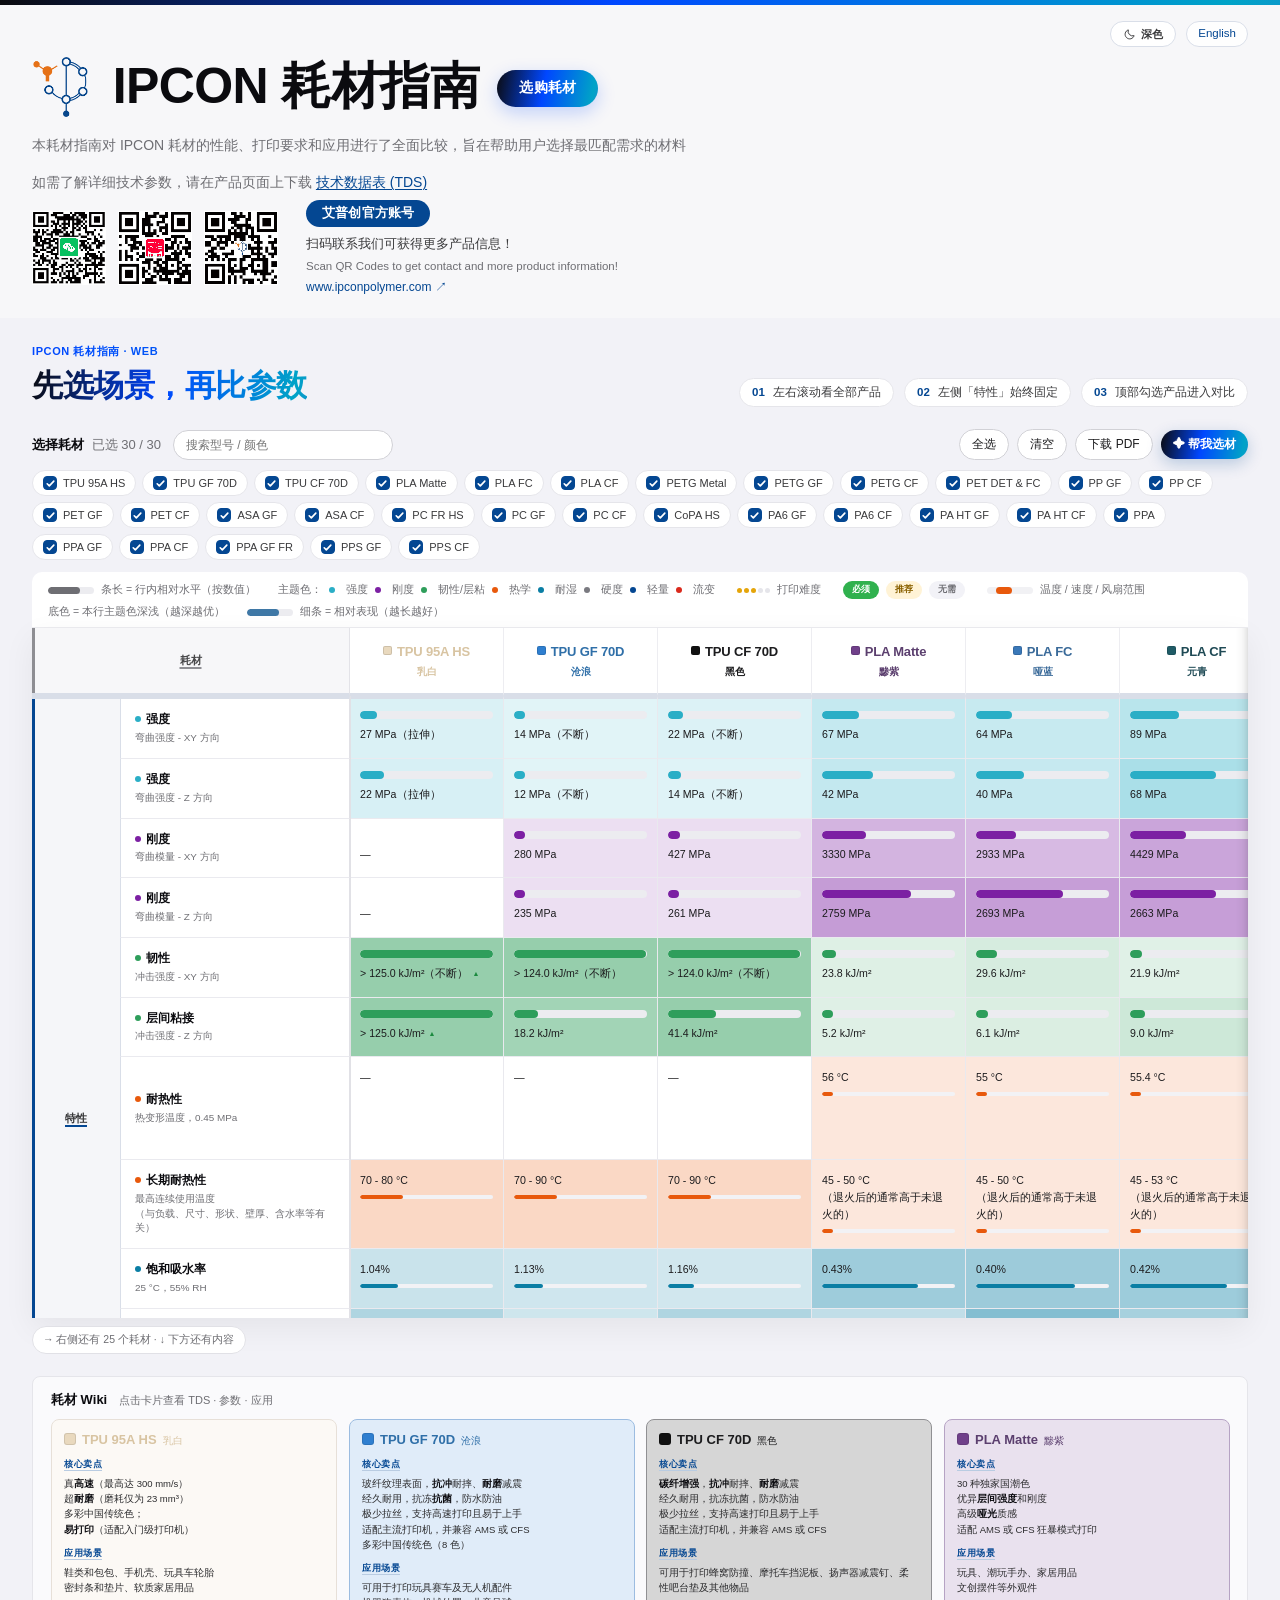
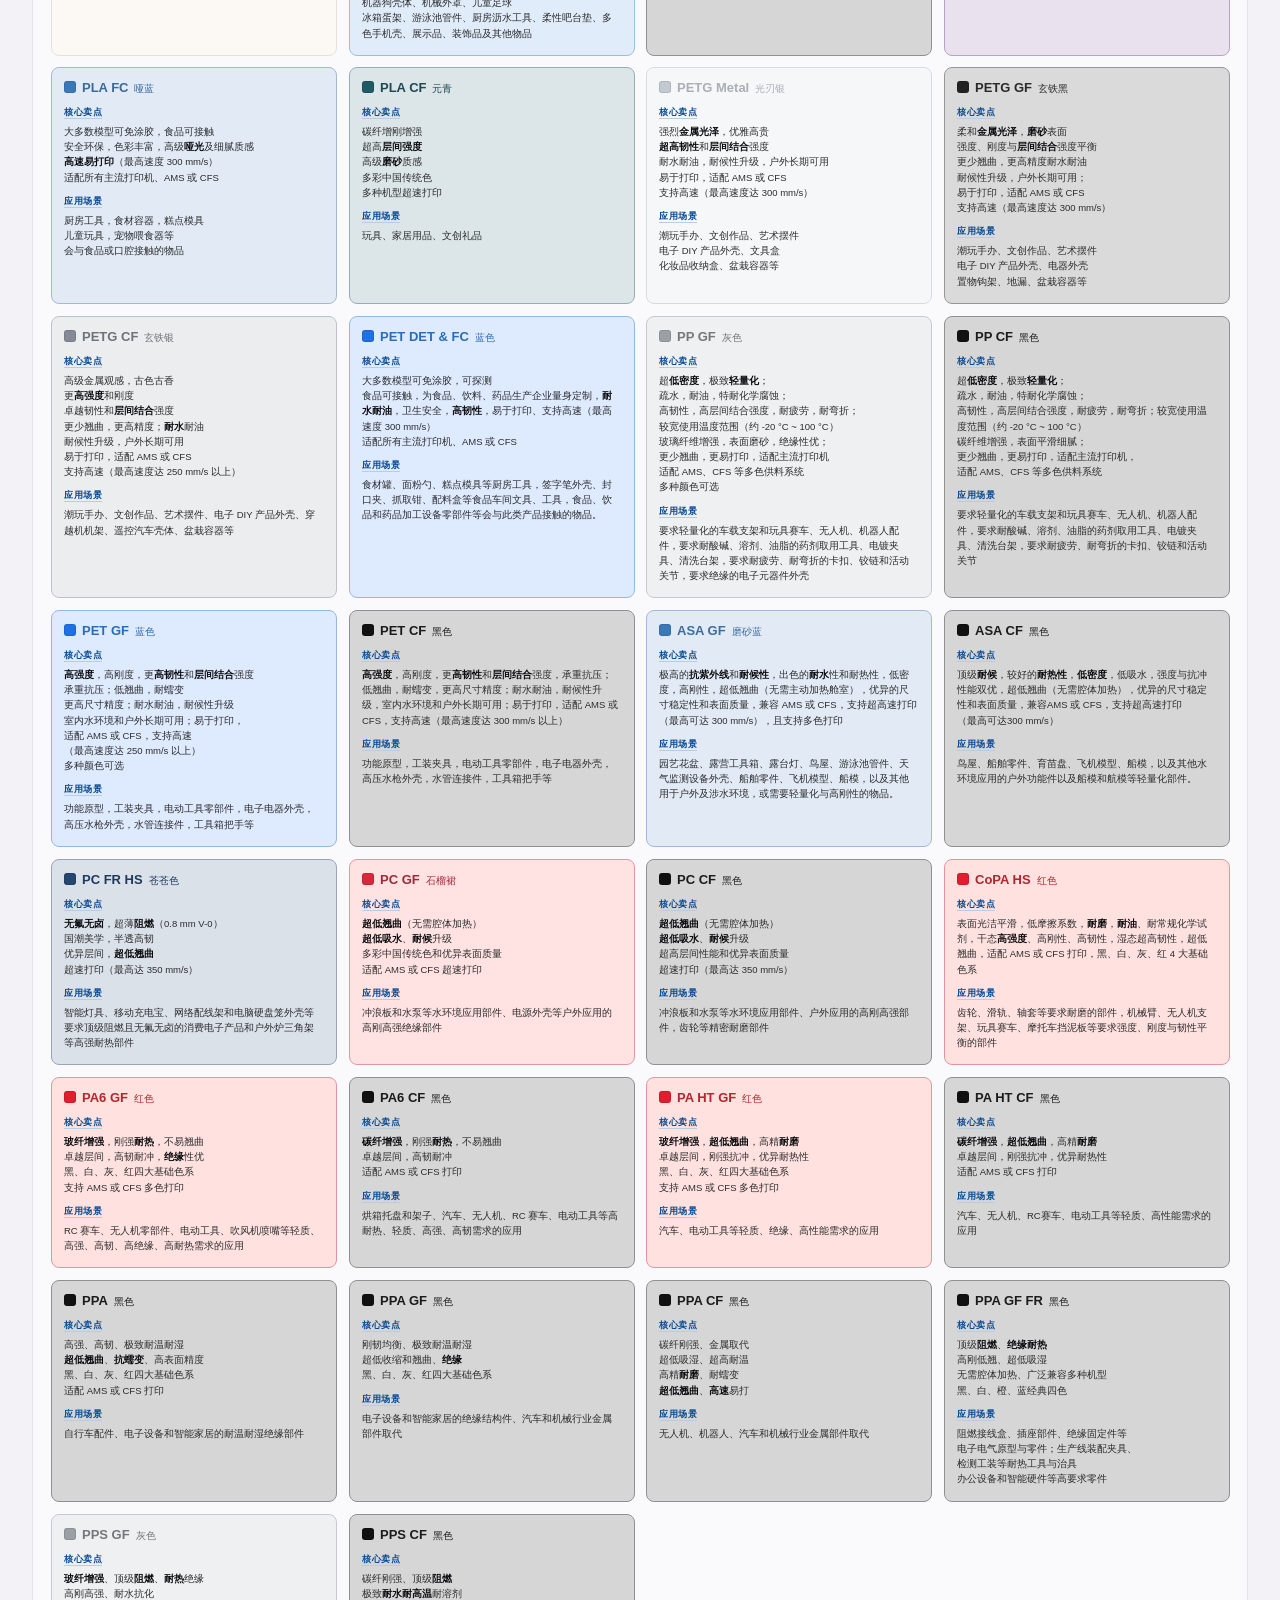
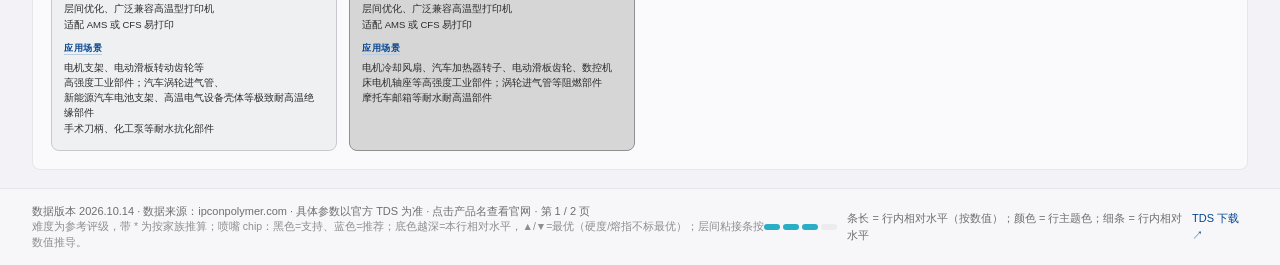
==== commit 6f675862: "Publish IPCON filament guide" ====
--- a/index.html
+++ b/index.html
@@ -400,7 +400,7 @@
 .ctext b { font-weight: 600; color: var(--ink); }
 
 
-</style><meta name="ipcon-ai-endpoint" content="https://ipcon-ai.pages.dev/"><link rel="stylesheet" href="assets/tokens.css?v=102c7d27"><link rel="stylesheet" href="assets/web.css?v=31e850f0"><link rel="stylesheet" href="assets/theme-dark.css?v=bb1b5134"></head><body class=" web">
+</style><meta name="ipcon-ai-endpoint" content="https://ipcon-ai.pages.dev/"><link rel="stylesheet" href="assets/tokens.css?v=102c7d27"><link rel="stylesheet" href="assets/web.css?v=8ef7377b"><link rel="stylesheet" href="assets/theme-dark.css?v=d2c31c78"></head><body class=" web">
 <div class="topbar"></div>
 <div class="hdr">
 <div class="hl">
@@ -464,7 +464,7 @@
           <span class="ai-ds-status" id="aiDsStatus" data-state="checking"><i></i><em>检测中</em></span>
         </div>
         <form class="ai-chat-form" id="aiChatForm">
-          <input id="aiChatInput" type="text" autocomplete="off" placeholder="例如：耐温最高的三款？">
+          <div class="ai-input-wrap"><input id="aiChatInput" type="text" autocomplete="off" placeholder="例如：耐温最高的三款？"><span class="ai-placeholder" aria-hidden="true">例如：耐温最高的三款？</span></div>
           <button type="submit">发送</button>
         </form>
       </div>
@@ -523,9 +523,9 @@
       <div class="ai-chat-log" id="wikiChatLog"></div>
       <div class="ai-chat-tools"><div class="ai-chat-suggest" id="wikiChatSuggest"></div><span class="ai-ds-status" id="wikiDsStatus" data-state="checking"><i></i><em>检测中</em></span></div>
       <form class="ai-chat-form" id="wikiChatForm">
-        <input id="wikiChatInput" type="text" autocomplete="off" placeholder="例如：这个材料适合做高温结构件吗？">
+        <div class="ai-input-wrap"><input id="wikiChatInput" type="text" autocomplete="off" placeholder="例如：这个材料适合做高温结构件吗？"><span class="ai-placeholder" aria-hidden="true">例如：这个材料适合做高温结构件吗？</span></div>
         <button type="submit">发送</button>
       </form>
     </div></div>
     </section>
-  </div><script src="assets/app.js?v=c0d30e0a" defer></script></body></html>+  </div><script src="assets/app.js?v=40865141" defer></script></body></html>
--- a/assets/web.css
+++ b/assets/web.css
@@ -19,7 +19,7 @@
 [data-theme="dark"] .web .hdr-theme .ico-moon { display: none; }
 [data-theme="dark"] .web .hdr-theme .ico-sun { display: block; }
 .web .hdr-theme:hover { border-color: var(--brand); color: var(--brand); }
-.web .hdr-lang { position: absolute; top: 16px; right: 32px; z-index: 6; background: rgba(255,255,255,.86); border: 1px solid var(--line-strong); border-radius: 999px; padding: 5px 11px; font-size: 11.5px; color: var(--brand); text-decoration: none; }
+.web .hdr-lang { position: absolute; top: 16px; right: 32px; z-index: 6; display: inline-flex; align-items: center; justify-content: center; box-sizing: border-box; height: 26px; background: rgba(255,255,255,.86); border: 1px solid var(--line-strong); border-radius: 999px; padding: 0 11px; font-size: 11.5px; line-height: 1; color: var(--brand); text-decoration: none; }
 .web .cta { background-image: var(--brand-grad); background-size: 200% 100%; background-repeat: repeat; animation: titleFlow var(--brand-speed) linear infinite; box-shadow: 0 6px 18px rgba(0,71,255,.22); transition: transform .22s ease, filter .22s ease; }
 .web .cta:hover { transform: translateY(-1px); filter: brightness(1.06); }
 .web .hl, .web .title-row, .web .sub { max-width: 100%; }
@@ -30,14 +30,14 @@
 
 
 
-.web .wg-row { display: flex; align-items: flex-end; justify-content: space-between; gap: 24px; flex-wrap: wrap; margin-top: 6px; }
-
-.web .wg-steps { display: flex; gap: 10px; flex-wrap: wrap; }
+.web .wg-row { position: relative; display: flex; align-items: flex-end; justify-content: flex-start; gap: 24px; flex-wrap: wrap; margin-top: 6px; min-height: 34px; }
+
+.web .wg-steps { position: absolute; right: 0; bottom: 0; display: flex; gap: 10px; flex-wrap: wrap; }
 .web .wg-steps span { background: var(--c-fff); border: 1px solid var(--line); border-radius: 999px; padding: 6px 12px; font-size: 11.5px; color: var(--text-2); }
 .web .wg-steps b { color: var(--brand); margin-right: 5px; font-weight: 700; }
 
 
-.web .tb-main { display: flex; align-items: center; gap: 12px; flex-wrap: wrap; max-width: 1500px; }
+.web .tb-main { display: flex; align-items: center; gap: 12px; flex-wrap: wrap; width: 100%; }
 .web .tb-title { font-size: 13px; font-weight: 700; color: var(--ink); }
 .web .tb-title span { color: var(--muted); font-weight: 500; margin-left: 4px; }
 .web .tb-search input { width: 220px; border: 1px solid var(--c-d1d1d6); background: var(--c-fff); border-radius: 999px; padding: 7px 12px; font: inherit; font-size: 12px; outline: none; }
@@ -125,7 +125,7 @@
 .web .tg-accent { color: var(--brand); }
 
 @keyframes webRise { from { opacity: 0; transform: translateY(12px); } to { opacity: 1; transform: translateY(0); } }
-.web .web-guide { padding: 26px 32px 8px; max-width: 1500px;  animation: webRise 1.1s cubic-bezier(.2,.75,.2,1) both; }
+.web .web-guide { padding: 26px 32px 8px; max-width: none;  animation: webRise 1.1s cubic-bezier(.2,.75,.2,1) both; }
 .web .web-toolbar { position: relative; z-index: 20; padding: 14px 32px 12px; background: var(--page);  animation: webRise 1.1s cubic-bezier(.2,.75,.2,1) .06s both; }
 
 .web .table-viewport.scrolled { box-shadow: 0 18px 44px rgba(0,0,0,.10), inset 0 10px 14px -14px rgba(0,0,0,.22); }
@@ -190,13 +190,13 @@
 .ai-result:nth-child(2) .ai-rank { background: var(--c-0a7ea4); }
 .ai-result:nth-child(3) .ai-rank { background: var(--c-2aaec6); }
 .ai-r-main { flex: 1; min-width: 0; }
-.ai-r-name { font-size: 14px; font-weight: 700; color: var(--ink); }
+.ai-r-name { display: flex; flex-wrap: wrap; align-items: center; gap: 6px; font-size: 14px; font-weight: 700; color: var(--ink); }
 .ai-r-name small { font-weight: 500; color: var(--muted-2); font-size: 11px; margin-left: 6px; }
 .ai-r-stats { margin-top: 3px; font-size: 11px; color: var(--muted); line-height: 1.5; }
 .ai-score { font-variant-numeric: tabular-nums; font-size: 18px; font-weight: 700; color: var(--brand); min-width: 46px; text-align: right; }
 .ai-add { border: 1px solid var(--brand); background: var(--c-fff); color: var(--brand); border-radius: 999px; padding: 6px 10px; font: inherit; font-size: 11px; cursor: pointer; white-space: nowrap; }
 .ai-add:hover { background: var(--brand); color: var(--c-fff); }
-.ai-foot { display: flex; align-items: center; gap: 10px; flex-wrap: wrap; margin-top: 20px; padding-bottom: 10px; }
+.ai-foot { display: flex; align-items: center; gap: 10px; flex-wrap: wrap; margin-top: 0; padding-bottom: 6px; }
 .ai-primary { border: 0; border-radius: 999px; padding: 10px 18px; background-image: var(--brand-grad); background-size: 200% 100%; background-repeat: repeat; animation: titleFlow var(--brand-speed) linear infinite; color: var(--c-fff); font: inherit; font-size: 12.5px; font-weight: 600; cursor: pointer; box-shadow: 0 6px 18px rgba(4,71,146,.24); }
 .ai-primary:hover { filter: brightness(1.06); }
 .ai-primary:disabled { opacity: .45; cursor: not-allowed; box-shadow: none; filter: none; }
@@ -206,7 +206,7 @@
 .ai-top-select { appearance: none; -webkit-appearance: none; border: 0; border-radius: 999px; padding: 10px 30px 10px 16px; color: var(--c-fff); font: inherit; font-size: 12.5px; font-weight: 600; cursor: pointer; background-image: var(--brand-grad); background-size: 200% 100%; background-repeat: repeat; animation: titleFlow var(--brand-speed) linear infinite; }
 .ai-top-select:disabled { opacity: .45; cursor: not-allowed; }
 .ai-top-select option { color: var(--ink-2); background: var(--c-fff); }
-.ai-chat { margin-top: 18px; padding: 14px 0 10px; border-top: 1px solid var(--c-e4e9f2); }
+.ai-chat { margin-top: 18px; padding: 14px 0 0; border-top: 1px solid var(--c-e4e9f2); }
 .ai-chat-head { display: flex; align-items: baseline; margin-top: 2px; justify-content: space-between; gap: 10px; }
 
 .ai-chat-head span { font-size: 10.5px; color: var(--muted-2); }
@@ -232,8 +232,8 @@
 .ai-chat-suggest { display: flex; flex-wrap: wrap; gap: 6px; }
 .ai-chat-suggest button { border: 1px solid var(--line-strong); background: var(--c-fff); color: var(--text-2); border-radius: 999px; padding: 4px 9px; font: inherit; font-size: 10.5px; cursor: pointer; }
 
-.ai-chat-form { display: flex; gap: 8px; margin: 12px 0 16px; }
-.ai-chat-form input { flex: 1; min-width: 0; border: 1px solid var(--line-strong); border-radius: 999px; padding: 8px 12px; font: inherit; font-size: 12px; outline: none; }
+.ai-chat-form { display: flex; gap: 8px; margin: 16px 0; }
+.ai-chat-form input { flex: 1; min-width: 0; box-sizing: border-box; height: 36px; border: 1px solid var(--line-strong); border-radius: 999px; padding: 7px 12px; font: inherit; font-size: 12px; line-height: 20px; outline: none; }
 
 
 .ai-note { margin-left: auto; font-size: 10.5px; color: var(--muted-2); }
@@ -276,8 +276,8 @@
 
 @media (max-width: 760px) {
   .web .hdr { padding: 38px 16px 14px; }
-  .web .hdr-theme { top: 10px; right: 72px; min-width: 58px; height: 24px; padding: 0 8px; font-size: 10.5px; }
-.web .hdr-lang { top: 10px; right: 16px; font-size: 11px; padding: 4px 9px; }
+  .web .hdr-theme { top: 10px; right: 88px; min-width: 58px; height: 24px; padding: 0 8px; font-size: 10.5px; }
+.web .hdr-lang { top: 10px; right: 16px; height: 24px; font-size: 11px; padding: 0 9px; }
   .web .hr { display: none; }
   .web .mark { height: 42px; margin-right: 12px; }
   .web h1 { font-size: 30px; }
@@ -287,8 +287,8 @@
   .web .legendbar, .web .web-toolbar, .web .foot { padding-left: 16px; padding-right: 16px; }
   .web .web-guide { padding: 18px 16px 2px; }
   .web .web-guide h2 { font-size: 26px; }
-  .web .wg-row { gap: 10px; }
-  .web .wg-steps { gap: 6px; }
+  .web .wg-row { gap: 10px; min-height: 0; display: block; }
+  .web .wg-steps { position: static; right: auto; margin-top: 9px; gap: 6px; }
   .web .wg-steps span { font-size: 10.5px; padding: 5px 9px; }
   .web .web-toolbar { padding-top: 10px; padding-bottom: 8px; }
   .web .tb-main { gap: 8px; }
@@ -326,7 +326,7 @@
   .web .web-guide h2 { font-size: 23px; }
 }
 html.theme-switching .web *, html.theme-switching .web *::before, html.theme-switching .web *::after { transition: none; }
-@media (max-width: 960px) { .web .hdr-theme { top: 12px; } }
+@media (min-width: 761px) and (max-width: 960px) { .web .hdr-theme { top: 12px; } }
 
 /* theme palette transition */
 body.web, .hdr, .legendbar, .web-toolbar, .table-viewport, .grid th.corner, .grid th.prod,
@@ -501,9 +501,6 @@
 .wiki-visual-value .rngtxt { font-size: 11.5px; }
 .wiki-visual-value .nozmat { font-size: 11px; }
 .wiki-visual-value .pill { font-size: 10px; }
-@media (max-width: 700px) {
-  .wiki-visual-row { grid-template-columns: 1fr; gap: 4px; }
-}
 
 .wiki-visual-value .mtag { display: inline-block; margin-bottom: 4px; font-size: 8.5px; color: var(--muted); }
 
@@ -534,7 +531,7 @@
 .wiki-timeline i { font-style: normal; color: var(--muted); font-size: 10px; }
 
 /* assistant/wiki chat module uses the DeepSeek accent */
-.ai-chat-form button { border: 0; border-radius: 999px; padding: 8px 14px; background: var(--brand); color: var(--c-fff); font: inherit; font-size: 12px; cursor: pointer;  background: var(--ds); }
+.ai-chat-form button { height: 36px; border: 0; border-radius: 999px; padding: 8px 14px; background: var(--brand); color: var(--c-fff); font: inherit; font-size: 12px; cursor: pointer;  background: var(--ds); }
 .ai-chat-form input:focus { border-color: var(--brand); box-shadow: 0 0 0 3px rgba(4,71,146,.10);  border-color: var(--ds); box-shadow: 0 0 0 3px rgba(77,107,254,.14); }
 .ai-chat-head b { font-size: 12.5px; color: var(--ink);  color: var(--ds); }
 .ai-chat-suggest button:hover { border-color: var(--brand); color: var(--brand);  border-color: var(--ds); color: var(--ds); }
@@ -715,4 +712,30 @@
 .wiki-stat.long .ws-track { grid-column: 1; max-width: 100%; }
 .wiki-stat.long .wiki-stat-label { width: 100%; }
 
-/* mobile dialogs: the scroll container must fit inside the panel, not exceed it */+/* mobile dialogs: the scroll container must fit inside the panel, not exceed it */
+.ai-r-dot { width: 8px; height: 8px; border-radius: 2px; flex: none; border: 1px solid rgba(0,0,0,.12); }
+@media (max-width: 760px) {
+}
+.wiki-visual-value .noz { width: max-content; max-width: none; grid-template-columns: repeat(4, 26px); gap: 3px; }
+
+.ai-r-name b { white-space: nowrap; font-weight: 700; }
+
+/* mobile wiki values need their own row; the two-column rule is declared later above */
+@media (max-width: 700px) {
+  .wiki-visual-row { grid-template-columns: 1fr; gap: 6px; }
+}
+
+/* single-line chat input: explicit height removes baseline/padding drift */
+@media (max-width: 760px) {
+  .ai-chat-form input { height: 42px; padding: 10px 12px; line-height: 20px; }
+  .ai-chat-form button { height: 42px; }
+}
+
+
+/* custom placeholder: native input text is transparent, overlay is flex-centered */
+.ai-input-wrap { position: relative; flex: 1; min-width: 0; display: flex; }
+.ai-input-wrap input { flex: 1; width: 100%; min-width: 0; }
+.ai-chat-form input::placeholder { color: transparent; font-size: 12px; line-height: 1; }
+.ai-placeholder { position: absolute; left: 13px; right: 13px; top: 0; bottom: 0; display: flex; align-items: center; pointer-events: none; color: var(--muted-2); font-size: 12px; line-height: 1; white-space: nowrap; overflow: hidden; text-overflow: ellipsis; }
+.ai-chat-form input:focus + .ai-placeholder,
+.ai-chat-form input:not(:placeholder-shown) + .ai-placeholder { opacity: 0; }
--- a/assets/theme-dark.css
+++ b/assets/theme-dark.css
@@ -49,7 +49,7 @@
 [data-theme="dark"] .ai-add { background: var(--c-1b1d26); color: var(--c-8fb4ff); border-color: var(--c-3a5a90); }
 [data-theme="dark"] .ai-empty { background: var(--c-1b1d26); border-color: var(--c-343640); color: var(--c-a0a0a8); }
 [data-theme="dark"] .ai-chat-form input { background: var(--c-15161c); border-color: var(--c-343640); color: var(--c-f5f5f7); }
-[data-theme="dark"] .ai-chat-form input::placeholder { color: var(--c-777b85); }
+[data-theme="dark"] .ai-chat-form input::placeholder { color: transparent; }
 [data-theme="dark"] .ai-chat-suggest button { background: var(--c-1b1d26); border-color: var(--c-343640); color: var(--c-d8d8de); }
 [data-theme="dark"] .ai-msg.bot { background: var(--c-171a24); border-color: var(--c-2e3140); color: var(--c-e8e8ec); }
 
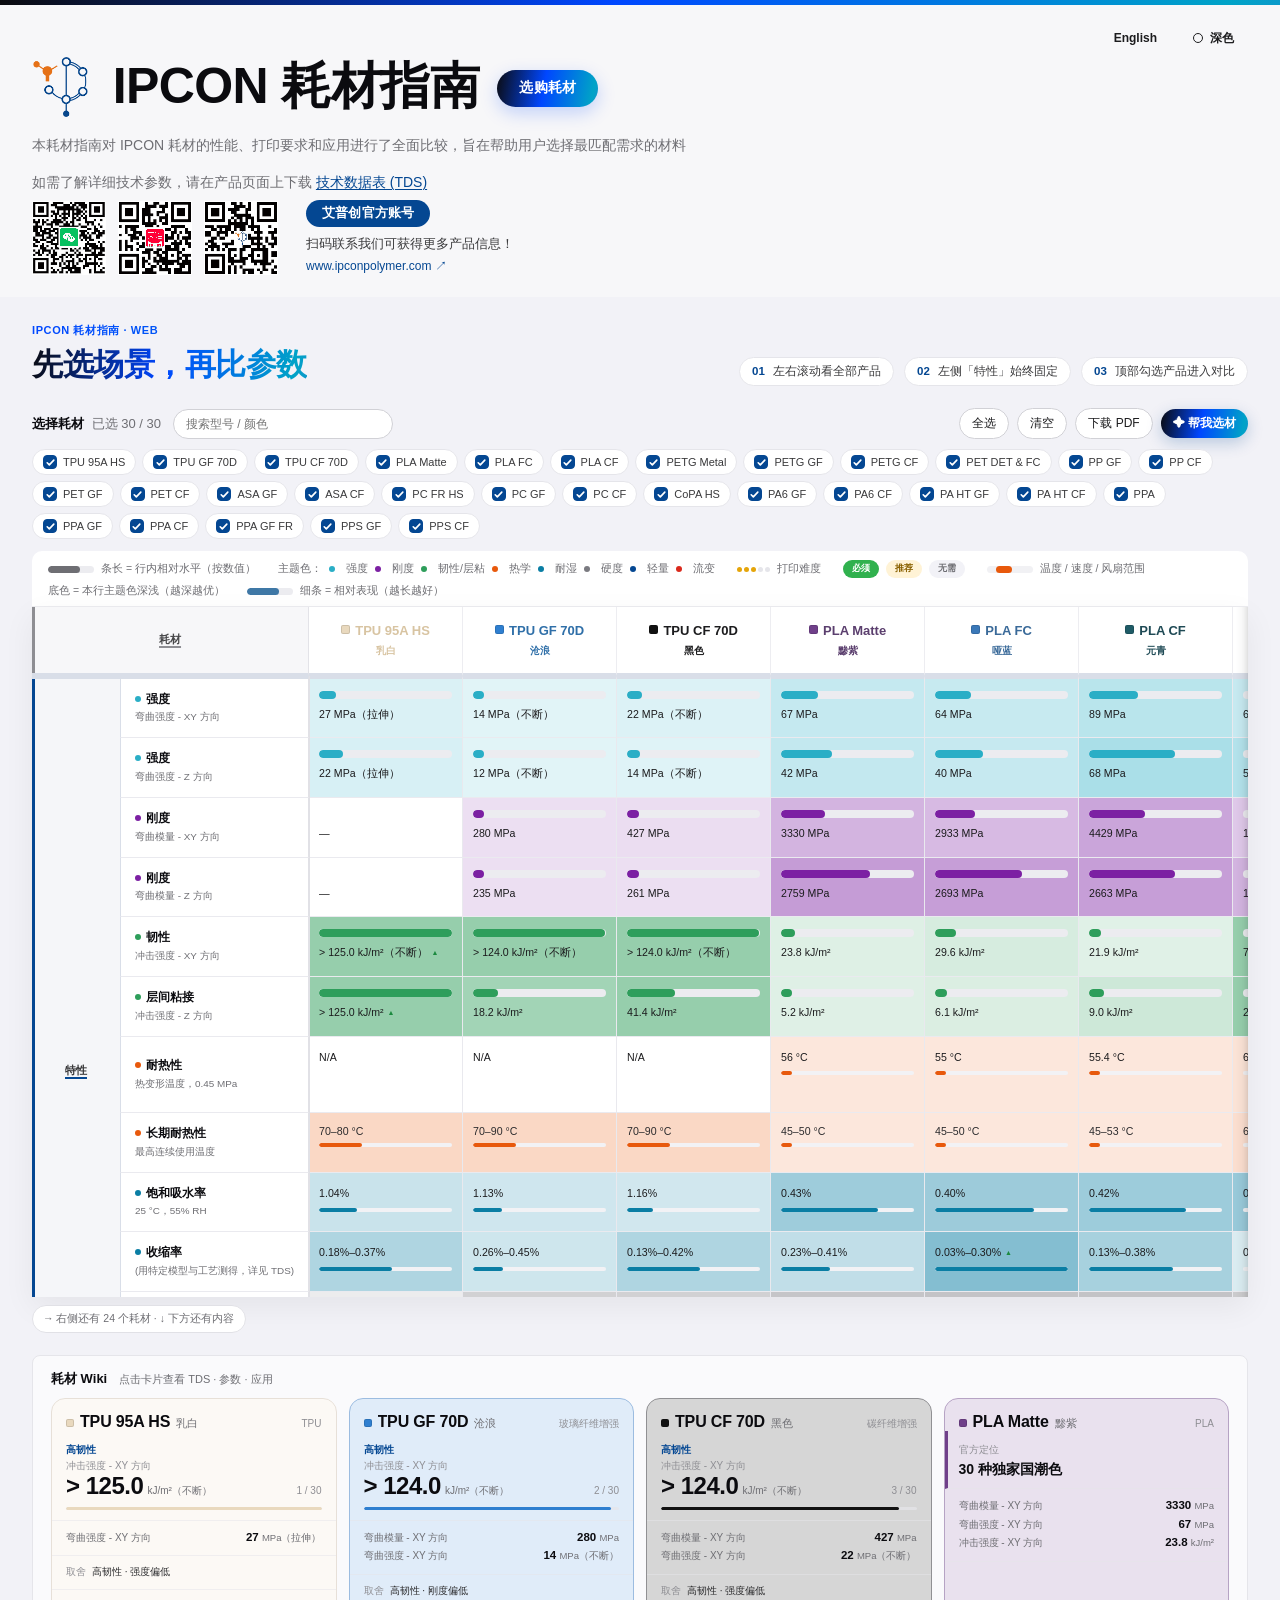
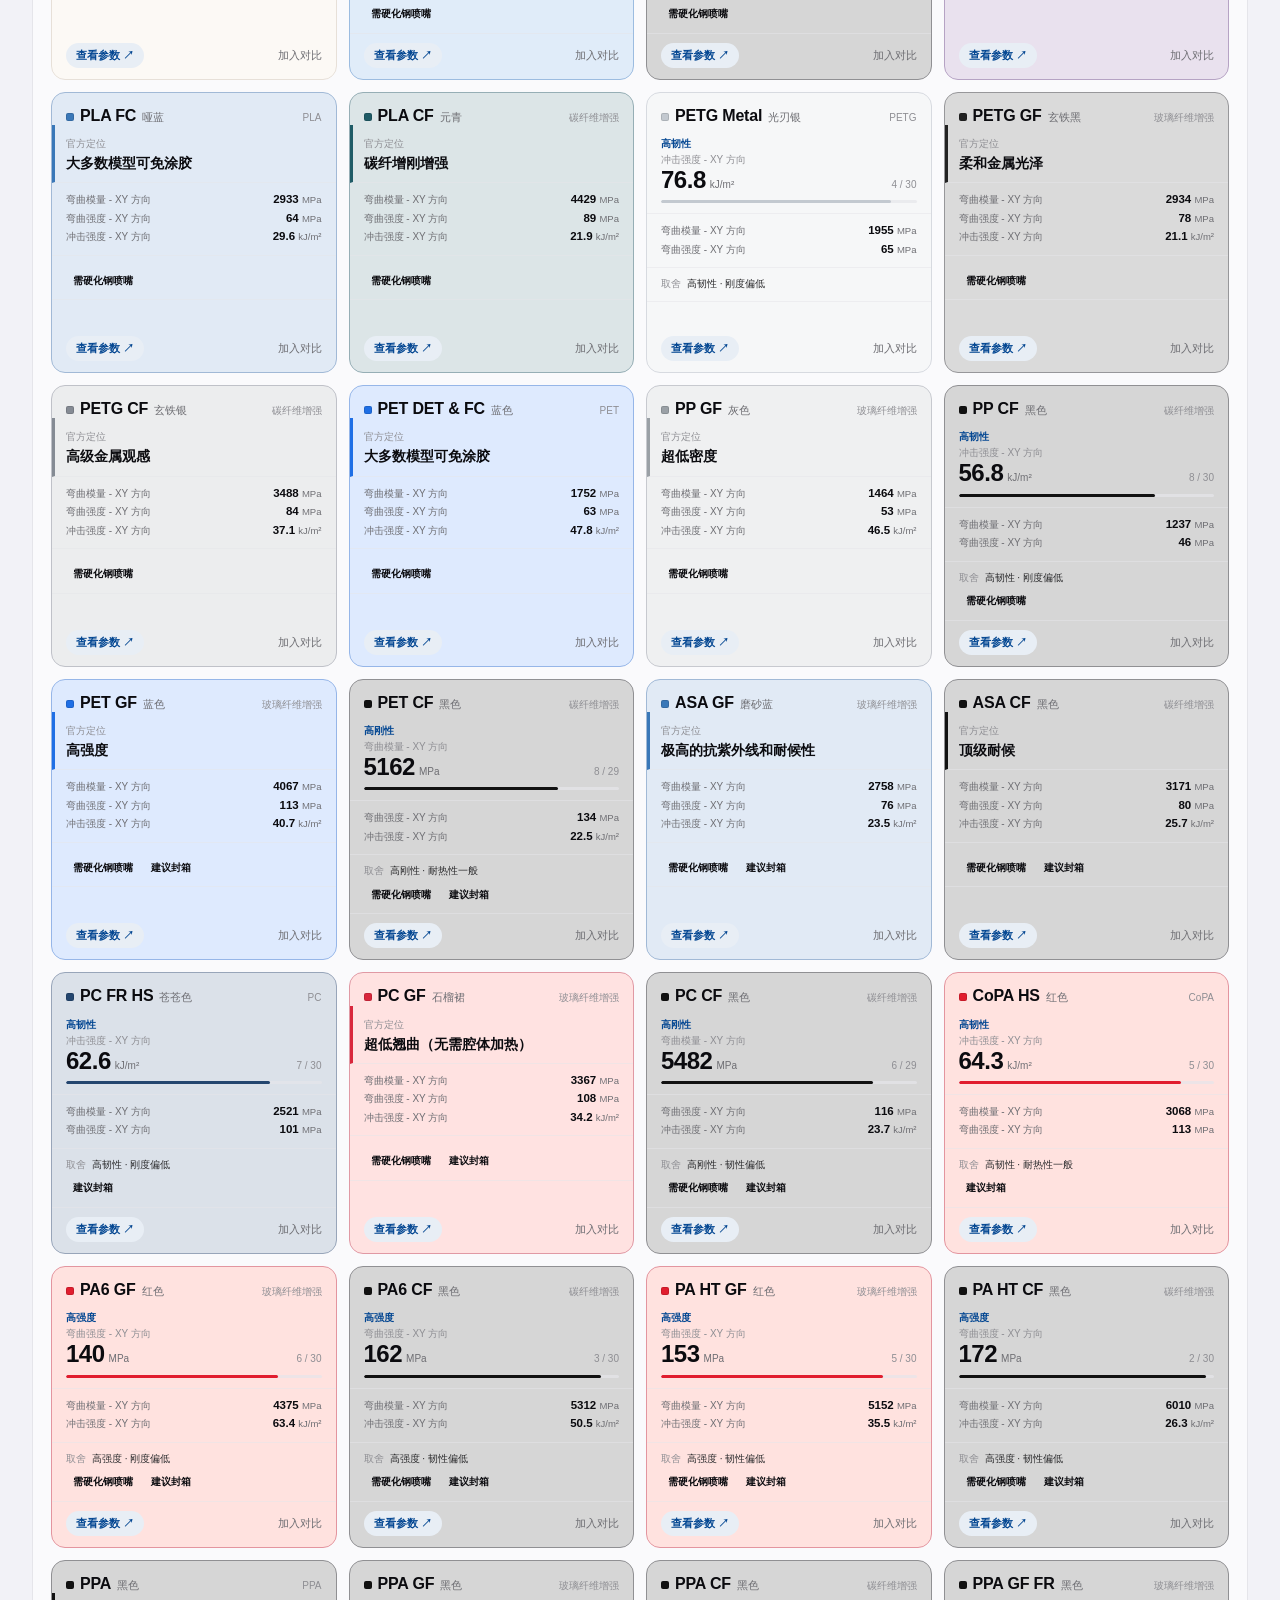
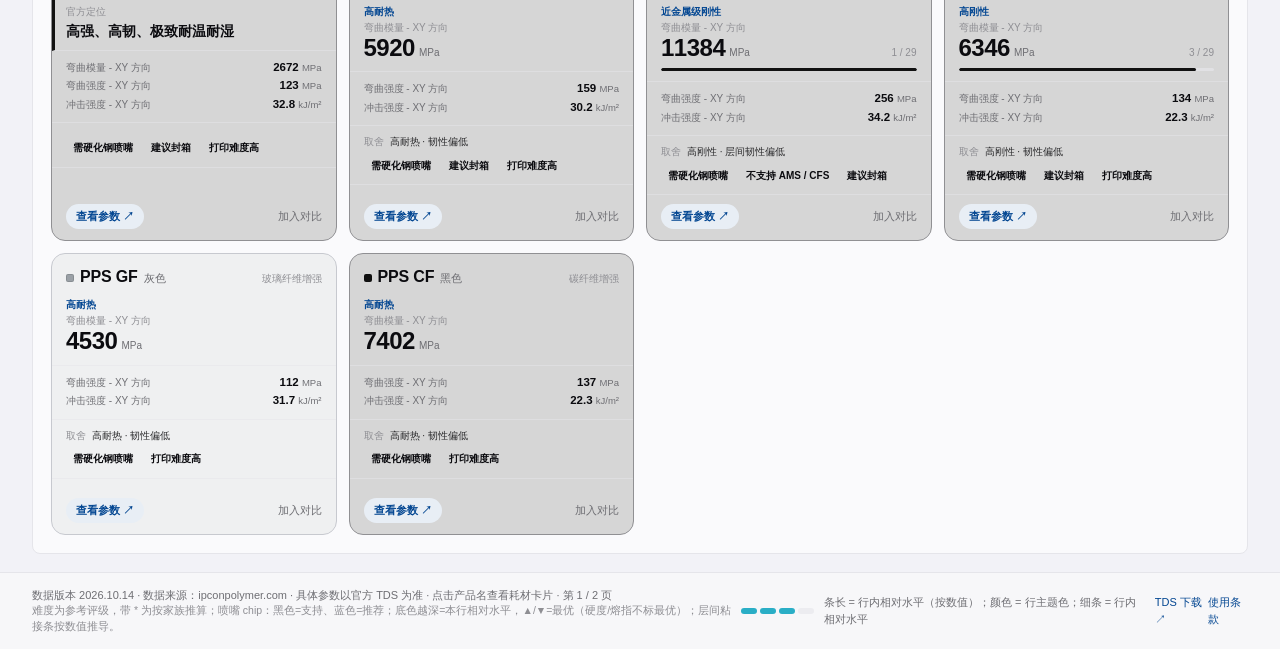
==== commit 99e4e052: "Release IPCON filament guide 1.1" ====
--- a/index.html
+++ b/index.html
@@ -1,406 +1,4 @@
-<html lang="zh-CN"><head><script>try{const t=localStorage.getItem('ipcon-theme');if(t==='dark'||(!t&&matchMedia('(prefers-color-scheme: dark)').matches))document.documentElement.dataset.theme='dark';}catch(e){}</script><meta name="viewport" content="width=device-width, initial-scale=1"><meta charset="utf-8"><title>IPCON 耗材指南</title><style>
-
-:root {
-  /* layout */
-  --frame-w: 3px;
-  --page-pad: 48px;
-  --col-group: 96px;
-  --col-label: 270px;
-  --radius: 8px;
-  --radius-pill: 999px;
-
-  /* lines */
-  --line-strong: #C7C7CC;
-  --line-cell: #EAEAEF;
-  --line-soft: #E9E9EE;
-  --line-label: #E1E1E6;
-  --line-header: #ECECF0;
-  --line-edge: #E3E3E8;
-
-  /* surfaces */
-  --surface: #FFFFFF;
-  --surface-2: #F7F7F9;
-  --surface-3: #F2F2F7;
-  --surface-group: #F5F6F9;
-
-  /* ink */
-  --ink: #0B0B0F;
-  --ink-2: #1C1C1E;
-  --ink-3: #3A3A3C;
-  --ink-4: #48484A;
-  --muted: #6E6E73;
-  --muted-2: #8E8E93;
-
-  /* brand + semantics */
-  --brand: #044792;
-  --brand-2: #0A7EA4;
-  --ok: #30B14E;
-  --warn-bg: #FFF3D6;
-  --warn-ink: #8A6100;
-  --danger: #DA291C;
-
-  /* heat */
-
-  /* section accents */
-  --sec-neutral: #8E8E93;
-  --sec-property: #044792;
-  --sec-prep: #0A7EA4;
-  --sec-settings: #6B5BD2;
-  --sec-post: #D97706;
-  --sec-app: #1B8A3F;
-}
-
-@page { size: 4992px 8000px; margin: 0; }
-
-* { box-sizing: border-box; margin: 0; padding: 0; }
-html, body { background: var(--surface); }
-.topbar { height: 6px; background: var(--brand); }
-
-body {
-  width: 4992px;
-  font-family: -apple-system, "SF Pro Text", "PingFang SC",
-               "Hiragino Sans GB", "Helvetica Neue", Arial, sans-serif;
-  color: var(--ink-2);
-  -webkit-print-color-adjust: exact;
-  print-color-adjust: exact;
-  -webkit-font-smoothing: antialiased;
-  text-spacing-trim: space-first;
-}
-
-/* ---------- header ---------- */
-.hdr {
-  background: var(--surface-2);
-  padding: 40px var(--page-pad) 36px;
-  display: flex;
-  align-items: flex-start;
-  justify-content: space-between;
-}
-.hl { max-width: 2100px; }
-.title-row { display: flex; align-items: center; }
-.mark { height: 62px; width: auto; margin-right: 24px; }
-h1 { font-size: 50px; font-weight: 600; letter-spacing: -.5px; color: var(--ink); }
-.brand { font-weight: 700; letter-spacing: -.6px; }
-.cta {
-  margin-left: 18px; margin-top: 4px;
-  background: var(--ink); color: #fff;
-  font-size: 14px; font-weight: 600; letter-spacing: .2px;
-  padding: 9px 22px 10px; border-radius: var(--radius-pill); white-space: nowrap;
-}
-.sub { margin-top: 14px; font-size: 14px; line-height: 1.65; color: var(--muted); }
-.sub a.inline-link {
-  color: var(--brand);
-  text-decoration: underline;
-  text-decoration-style: solid;
-  text-decoration-thickness: 1px;
-  text-underline-offset: 2px;
-}
-.hr { display: flex; align-items: center; gap: 28px; padding-top: 6px; }
-.qrs { display: flex; gap: 12px; }
-.qrs img { width: 74px; height: 74px; display: block; }
-.cinfo { min-width: 290px; }
-.chip {
-  display: inline-block; background: var(--brand); color: #fff;
-  font-size: 13px; font-weight: 600; letter-spacing: .2px;
-  padding: 4px 16px 5px; border-radius: var(--radius-pill);
-}
-.cl { margin-top: 8px; font-size: 13px; color: var(--ink-3); line-height: 1.45; }
-.cl.en { font-size: 11.5px; color: var(--muted); margin-top: 4px; }
-.cl.url { font-size: 12px; margin-top: 4px; }
-.cl.url a { color: var(--brand); text-decoration: none; }
-
-/* ---------- legend ---------- */
-.legendbar {
-  display: flex; flex-wrap: wrap; gap: 22px; align-items: center;
-  padding: 11px var(--page-pad) 10px;
-  background: var(--surface);
-  border-bottom: 1px solid var(--line-header);
-  font-size: 10.5px; color: var(--muted);
-}
-.legendbar .lg { display: inline-flex; align-items: center; gap: 7px; }
-.tdot { display: inline-block; width: 6px; height: 6px; border-radius: 50%; margin-right: 5px; vertical-align: 1px; }
-.legendbar .tdot { margin-right: 4px; }
-.legendbar .lbar { width: 46px; height: 7px; border-radius: var(--radius-pill); background: #ECECF0; overflow: hidden; }
-.legendbar .lbar i { display: block; height: 100%; border-radius: var(--radius-pill); background: #2AAEC6; }
-.legendbar .ldots { display: inline-flex; gap: 2px; }
-.legendbar .ldots i { width: 5px; height: 5px; border-radius: 50%; background: #E5E5EA; }
-.legendbar .ldots i.on { background: #E5A50A; }
-.legendbar .lrng { width: 46px; height: 7px; border-radius: var(--radius-pill); background: #F1F1F4; position: relative; }
-.legendbar .lrng i { position: absolute; left: 20%; width: 35%; top: 0; bottom: 0; border-radius: var(--radius-pill); background: #E8590C; }
-.legendbar .lbar.rel i { background: #3F78A6; }
-
-/* ---------- footer ---------- */
-.foot {
-  display: flex; align-items: center; justify-content: space-between;
-  background: var(--surface-2); border-top: 1px solid #E5E5EA;
-  padding: 18px var(--page-pad); color: var(--muted); font-size: 11px; line-height: 1.5;
-}
-.foot a { color: var(--brand); text-decoration: none; }
-.foot .fine { font-size: 10.5px; color: var(--muted-2); }
-.foot .legend { display: flex; align-items: center; gap: 10px; }
-.foot .swatch { display: inline-flex; gap: 3px; }
-.foot .swatch i { display: block; width: 16px; height: 6px; border-radius: var(--radius-pill); background: #ECECF0; }
-.foot .swatch i.on { background: #2AAEC6; }
-
-/* ---------- frame + grid ---------- */
-.frame {
-  width: 4992px;
-  border: var(--frame-w) solid var(--line-strong);
-  box-sizing: border-box;
-  background: var(--surface);
-}
-.grid {
-  width: 100%;
-  border-collapse: collapse;
-  table-layout: fixed;
-  border: none;
-}
-col.c-grp { width: 96px; }
-col.c-lab { width: 270px; }
-col.c-prod { width: 154.0000px; }
-
-/* ---------- header row ---------- */
-th.corner {
-  position: relative;
-  background: var(--surface-2); color: var(--ink-4);
-  font-size: 11.4px; font-weight: 600; text-align: center;
-  padding: 15px 6px;
-  border-bottom: var(--frame-w) solid var(--line-strong);
-  border-right: 1px solid var(--line-edge);
-  text-decoration: underline;
-  text-decoration-color: var(--sec-neutral);
-  text-decoration-thickness: 2px;
-  text-underline-offset: 3px;
-}
-th.corner::before {
-  content: "";
-  position: absolute;
-  left: 0; top: 0; bottom: 0;
-  width: var(--frame-w);
-  background: var(--sec-neutral);
-}
-th.prod {
-  background: var(--surface);
-  border-bottom: var(--frame-w) solid var(--line-strong);
-  border-right: 1px solid #EDEDF1;
-  padding: 16px 4px 15px;
-  vertical-align: middle; text-align: center;
-}
-.pm {
-  font-size: 13px; font-weight: 700;
-  color: var(--product-color, var(--ink));
-  letter-spacing: -.15px; line-height: 1.3;
-  font-variant-numeric: tabular-nums;
-}
-.grid th.prod .pm::before {
-  content: ""; display: inline-block; width: 7px; height: 7px;
-  margin-right: 5px; border-radius: 2px; vertical-align: 1px;
-  background: var(--swatch-color, var(--product-color, var(--muted)));
-  border: 0.5px solid rgba(0,0,0,.16);
-}
-.pm a { color: inherit; text-decoration: none; }
-.pc {
-  font-size: 10.2px;
-  color: var(--product-color, var(--muted));
-  margin-top: 4px; line-height: 1.3;
-}
-
-/* ---------- body grid ---------- */
-td {
-  border-right: 1px solid var(--line-soft);
-  border-bottom: 1px solid var(--line-cell);
-  vertical-align: middle;
-}
-
-/* section rule: one mechanism, first section included */
-.grid tr.section > * { border-top: var(--frame-w) solid var(--line-strong); }
-
-/* ---------- group column ---------- */
-td.grp {
-  position: relative;
-  background: var(--surface-group);
-  border-right: none;
-  text-align: center;
-  font-size: 11.4px; font-weight: 600; color: var(--ink-3);
-  line-height: 1.55;
-  padding: 12px 6px;
-  text-decoration: underline;
-  text-decoration-thickness: 2px;
-  text-underline-offset: 3px;
-  text-decoration-color: var(--accent, var(--line-strong));
-}
-td.grp::before {
-  content: "";
-  position: absolute;
-  left: 0; top: 0; bottom: 0;
-  width: var(--frame-w);
-  background: var(--accent, var(--line-strong));
-}
-td.grp.g0 { --accent: var(--sec-property); }
-td.grp.g1 { --accent: var(--sec-prep); }
-td.grp.g2 { --accent: var(--sec-settings); }
-td.grp.g3 { --accent: var(--sec-post); }
-td.grp.g4 { --accent: var(--sec-app); }
-
-/* ---------- label column ---------- */
-td.lab {
-  background: var(--surface);
-  border-left: 1px solid var(--line-strong);
-  border-right: 1px solid var(--line-label);
-  padding: 12px 14px;
-  text-align: left;
-}
-.lm { font-size: 11.6px; font-weight: 600; color: var(--ink); line-height: 1.45; }
-.ld { font-size: 9.9px; color: var(--muted); line-height: 1.5; margin-top: 3px; }
-
-/* ---------- value cells ---------- */
-td.v { padding: 12px 10px; text-align: left; }
-td.v.long { padding: 18px 16px; }
-.vt {
-  font-size: 10.6px; line-height: 1.6; color: #2C2C2E;
-  word-break: normal; overflow-wrap: break-word;
-  line-break: strict;
-  font-variant-numeric: tabular-nums;
-  text-wrap: balance;
-}
-td.v.long .vt { line-height: 1.7; text-wrap: pretty; hyphens: auto; }
-.vt b { font-weight: 700; color: var(--ink); }
-td.v:not(.long):not(.txt) .vt { font-weight: 500; color: var(--ink-2); }
-td.v.txt .vt { font-weight: 400; color: #2C2C2E; }
-td.v:not(.long) .note { font-weight: 400; }
-
-/* prose row: uniform weight, no !important */
-.grid tr.prose td.v:not(.txt) .vt,
-.grid tr.prose td.v.txt .vt { font-weight: 400; }
-
-/* ---------- bars (solid only) ---------- */
-.bar { width: 100%; height: 8px; background: #ECECF0; border-radius: var(--radius-pill); margin: 0 0 7px; overflow: hidden; }
-.bar i { display: block; height: 100%; border-radius: var(--radius-pill); }
-.bar.ghost { visibility: hidden; }
-.bar.empty { background: #F1F1F4; }
-.bar.derived i { background: #2E9E5B; }
-td.v.long .bar { margin: 0 0 6px; }
-.relbar { width: 100%; height: 4px; background: #F2F2F5; border-radius: var(--radius-pill); margin-top: 6px; overflow: hidden; }
-.relbar i { display: block; height: 100%; border-radius: var(--radius-pill); background: #3F78A6; }
-
-/* ---------- heat ---------- */
-.grid tbody tr:nth-child(n) td.v.hg1 { background: var(--th1); }
-.grid tbody tr:nth-child(n) td.v.hg2 { background: var(--th2); }
-.grid tbody tr:nth-child(n) td.v.hg3 { background: var(--th3); }
-.grid tbody tr:nth-child(n) td.v.hg4 { background: var(--th4); }
-
-/* ---------- chips / badges ---------- */
-.badge {
-  display: inline-block; background: var(--ok); color: #fff;
-  font-size: 10px; font-weight: 600; letter-spacing: .2px;
-  padding: 2px 10px 3px; border-radius: var(--radius-pill); white-space: nowrap;
-}
-.note { font-size: 9.6px; color: var(--muted); line-height: 1.5; margin-top: 5px; }
-.nw { white-space: nowrap; }
-.noz { display: grid; grid-template-columns: repeat(4, 26px); gap: 3px; margin-bottom: 6px; }
-td.v.nozcell { vertical-align: top; }
-.noz b {
-  display: inline-flex; align-items: center; justify-content: center;
-  width: 26px; height: 19px; border-radius: 5px;
-  font-size: 9.4px; font-weight: 600;
-  color: var(--line-strong); background: var(--surface);
-  border: 1px solid #E5E5EA;
-}
-.noz b.on { background: var(--ink-2); border-color: var(--ink-2); color: #fff; }
-.noz b.rec { background: #0A6FD1; border-color: #0A6FD1; color: #fff; }
-.nozmat { font-size: 8.6px; line-height: 1.45; color: var(--muted); }
-.ano { font-size: 9.6px; font-weight: 600; color: var(--ink); margin-bottom: 5px; }
-.asteps { display: flex; flex-direction: column; gap: 3px; }
-.astep { display: flex; align-items: baseline; gap: 6px; font-size: 9.2px; color: #2C2C2E; }
-.astep i { width: 5px; height: 5px; border-radius: 50%; background: var(--danger); flex: none; transform: translateY(-1px); }
-.acap { font-size: 8.6px; color: var(--muted); margin-top: 5px; }
-.diff { display: flex; align-items: center; gap: 7px; }
-.dots { display: inline-flex; gap: 2px; }
-.dots i { width: 5px; height: 5px; border-radius: 50%; background: #E5E5EA; }
-.dots.d1 i.on, .dots.d2 i.on { background: var(--ok); }
-.dots.d3 i.on { background: #E5A50A; }
-.dots.d4 i.on { background: #F97316; }
-.dots.d5 i.on { background: #FF3B30; }
-.dlabel { font-size: 9.2px; font-weight: 600; color: var(--ink-3); }
-.diff.d1 .dlabel, .diff.d2 .dlabel { color: #1B8A3F; }
-.diff.d3 .dlabel { color: #A16207; }
-.diff.d4 .dlabel { color: #C2410C; }
-.diff.d5 .dlabel { color: #B42318; }
-td.v.best .vt::after { content: "▲"; color: #1B8A3F; font-size: 7px; margin-left: 4px; vertical-align: 1px; }
-td.v.best.low .vt::after { content: "▼"; color: #1B8A3F; }
-
-/* ---------- pills / range / dry chips ---------- */
-.pill { display: inline-flex; align-items: center; gap: 4px; border-radius: var(--radius-pill);
-  font-size: 9px; font-weight: 600; padding: 2px 9px 3px; white-space: nowrap; }
-.pill.ok { background: var(--ok); color: #fff; }
-.pill.rec { background: var(--warn-bg); color: var(--warn-ink); }
-.pill.no { background: var(--surface-3); color: var(--muted); }
-.pillnote { font-size: 8.5px; color: var(--muted); line-height: 1.45; margin-top: 5px; }
-.rng { width: 100%; }
-.rngtxt { font-size: 9.2px; color: #2C2C2E; }
-.rngbar { position: relative; height: 6px; background: #F1F1F4; border-radius: var(--radius-pill); margin-top: 5px; overflow: hidden; }
-.rngbar i { position: absolute; top: 0; bottom: 0; border-radius: var(--radius-pill); }
-.dry { display: flex; flex-wrap: wrap; gap: 4px; }
-.dchip { display: inline-flex; align-items: baseline; gap: 3px; background: var(--surface-3);
-  border-radius: 6px; padding: 2px 7px 3px; font-size: 9.2px; font-weight: 600; color: var(--ink-2); }
-.dchip span { font-weight: 500; color: var(--muted); font-size: 8.6px; }
-.ic { width: 16px; height: 16px; display: block; margin: 0 auto; }
-
-/* merged universal row */
-td.v.merged { text-align: left; padding: 14px 16px; }
-.mtag { display: inline-block; font-size: 9px; font-weight: 600; color: var(--brand);
-  background: #EAF2FC; border-radius: var(--radius-pill); padding: 2px 8px 3px; margin-right: 10px; vertical-align: 1px; }
-
-/* ---------- variants ---------- */
-body.ra td.v:not(.long) { text-align: right; }
-body.ra td.v:not(.long) .bar { margin-left: auto; margin-right: 0; }
-body.ra td.v:not(.long) .ic { margin-left: auto; margin-right: 0; }
-
-body.light td.v { border-right: none; }
-body.light th.prod { border-right: none; }
-
-/* ---------- applications / cards ---------- */
-.apps { background: #FAFAFC; border-top: none; }
-.appshead { display: flex; align-items: baseline; gap: 12px; padding: 16px var(--page-pad) 12px; }
-.appshead .at { font-size: 13px; font-weight: 600; color: var(--ink); }
-.appshead .as { font-size: 11px; color: var(--muted); }
-.appgrid {
-  display: grid;
-  grid-template-columns: repeat(10, minmax(0, 1fr));
-  gap: 12px;
-  padding: 0 var(--page-pad) 22px;
-}
-.card {
-  background: var(--surface);
-  border: 1px solid var(--line-soft);
-  border-radius: var(--radius);
-  padding: 12px 12px 14px;
-}
-.cname { display: flex; align-items: baseline; gap: 6px; }
-.cmodel {
-  font-size: 13px; font-weight: 700;
-  color: var(--product-color, var(--ink));
-}
-.cmodel a { color: inherit; text-decoration: none; }
-.ccolor {
-  font-size: 9.5px;
-  color: var(--product-color, var(--muted));
-}
-.clabel {
-  font-size: 9px; font-weight: 700; color: var(--brand); letter-spacing: .5px;
-  margin: 10px 0 5px;
-  text-decoration: underline;
-  text-decoration-color: #B9CCE2;
-  text-decoration-thickness: 1px;
-  text-underline-offset: 3px;
-}
-.ctext {
-  font-size: 9.5px; line-height: 1.6; color: #2C2C2E;
-  word-break: normal; overflow-wrap: break-word; line-break: strict;
-}
-.ctext b { font-weight: 600; color: var(--ink); }
-
-
-</style><meta name="ipcon-ai-endpoint" content="https://ipcon-ai.pages.dev/"><link rel="stylesheet" href="assets/tokens.css?v=102c7d27"><link rel="stylesheet" href="assets/web.css?v=8ef7377b"><link rel="stylesheet" href="assets/theme-dark.css?v=d2c31c78"></head><body class=" web">
+<html lang="zh-CN"><head><script>try{const t=localStorage.getItem('ipcon-theme');if(t==='dark'||(!t&&matchMedia('(prefers-color-scheme: dark)').matches))document.documentElement.dataset.theme='dark';}catch(e){}</script><meta name="viewport" content="width=device-width, initial-scale=1"><meta charset="utf-8"><title>IPCON 耗材指南</title><meta name="robots" content="index,follow,noai,noimageai"><link rel="license" href="terms.html"><link rel="stylesheet" href="assets/islands/header-controls.css?v=06e613db"><link rel="stylesheet" href="assets/islands/card-grid.css?v=cc31c964"><meta name="ipcon-ai-endpoint" content="https://ipcon-ai.pages.dev/"><meta name="ipcon-version" content="1.1"><link rel="stylesheet" href="assets/base.css?v=2f6e8c74"><link rel="stylesheet" href="assets/tokens.css?v=9d9f7dd4"><link rel="stylesheet" href="assets/web.css?v=65e8e41a"><link rel="stylesheet" href="assets/theme-dark.css?v=7a1f21a1"><noscript><link rel="stylesheet" href="assets/noscript.css"></noscript></head><body class=" web has-island-controls has-island-card-grid">
 <div class="topbar"></div>
 <div class="hdr">
 <div class="hl">
@@ -411,15 +9,8 @@
 <div class="qrs"><span class="qr-item"><img src="assets/qr_cn_1.png?v=358154fe" class="qr-light"><img class="qr-dark" src="assets/qr_cn_1_dark.png?v=02df77f8" alt=""></span><span class="qr-item"><img src="assets/qr_cn_2.png?v=c4871bc2" class="qr-light"><img class="qr-dark" src="assets/qr_cn_2_dark.png?v=4b45dbe7" alt=""></span><span class="qr-item"><img src="assets/qr_cn_3.png?v=fd5ba67f" class="qr-light"><img class="qr-dark" src="assets/qr_cn_3_dark.png?v=aca34df1" alt=""></span></div>
 <div class="cinfo"><span class="chip">艾普创官方账号</span>
 <div class="cl">扫码联系我们可获得更多产品信息！</div>
-<div class="cl en">Scan QR Codes to get contact and more product information!</div>
 <div class="cl url"><a href="https://www.ipconpolymer.com/">www.ipconpolymer.com ↗</a></div>
-</div></div><a class="hdr-lang" href="en.html">English</a><button class="hdr-theme" id="themeToggle" type="button" aria-label="切换到深色主题">
-  <span class="theme-ico" aria-hidden="true">
-    <svg class="ico-moon" viewbox="0 0 24 24" fill="none" stroke="currentColor" stroke-width="1.8" stroke-linejoin="round"><path d="M20.5 14.2A8.5 8.5 0 0 1 9.8 3.5 8.5 8.5 0 1 0 20.5 14.2Z"></path></svg>
-    <svg class="ico-sun" viewbox="0 0 24 24" fill="none" stroke="currentColor" stroke-width="1.8" stroke-linecap="round"><circle cx="12" cy="12" r="4"></circle><path d="M12 2v2M12 20v2M4.9 4.9l1.4 1.4M17.7 17.7l1.4 1.4M2 12h2M20 12h2M4.9 19.1l1.4-1.4M17.7 6.3l1.4-1.4"></path></svg>
-  </span>
-  <span class="theme-label">深色</span>
-</button></div>
+</div></div><div id="island-header-controls" data-lang="cn" data-href="en.html"></div></div>
 <div class="web-tools">
 <section class="web-guide">
   <div class="wg-eyebrow">IPCON 耗材指南 · Web</div>
@@ -477,41 +68,83 @@
     </section>
   </div>
 </div><div class="table-shell"><div class="legendbar"><span class="lg"><span class="lbar"><i style="width:70%;background:#6E6E73"></i></span>条长 = 行内相对水平（按数值）</span><span class="lg">主题色：<span class="tdot" style="background:#2AAEC6"></span>强度<span class="tdot" style="background:#7C20A3"></span>刚度<span class="tdot" style="background:#2E9E5B"></span>韧性/层粘<span class="tdot" style="background:#E8590C"></span>热学<span class="tdot" style="background:#0A7EA4"></span>耐湿<span class="tdot" style="background:#7A7A80"></span>硬度<span class="tdot" style="background:#044792"></span>轻量<span class="tdot" style="background:#DA291C"></span>流变</span><span class="lg"><span class="ldots"><i class="on"></i><i class="on"></i><i class="on"></i><i></i><i></i></span>打印难度</span><span class="lg"><span class="pill ok">必须</span><span class="pill rec">推荐</span><span class="pill no">无需</span></span><span class="lg"><span class="lrng"><i></i></span>温度 / 速度 / 风扇范围</span><span class="lg">底色 = 本行主题色深浅（越深越优）</span><span class="lg"><span class="lbar rel"><i style="width:70%"></i></span>细条 = 相对表现（越长越好）</span></div>
-<div class="table-scroll"><div class="table-viewport"><div class="frame"><table class="grid"><colgroup><col class="c-grp"><col class="c-lab"><col class="c-prod"><col class="c-prod"><col class="c-prod"><col class="c-prod"><col class="c-prod"><col class="c-prod"><col class="c-prod"><col class="c-prod"><col class="c-prod"><col class="c-prod"><col class="c-prod"><col class="c-prod"><col class="c-prod"><col class="c-prod"><col class="c-prod"><col class="c-prod"><col class="c-prod"><col class="c-prod"><col class="c-prod"><col class="c-prod"><col class="c-prod"><col class="c-prod"><col class="c-prod"><col class="c-prod"><col class="c-prod"><col class="c-prod"><col class="c-prod"><col class="c-prod"><col class="c-prod"><col class="c-prod"></colgroup><thead><tr><th class="corner" colspan="2">耗材</th><th class="prod" data-col="0"><div class="pm" style="--product-color:#D8C4A2;--swatch-color:#E9D9BE"><a href="https://www.ipconpolymer.com/product/tpu-95a-hs/">TPU 95A HS</a></div><div class="pc" style="--product-color:#D8C4A2">乳白</div></th><th class="prod" data-col="1"><div class="pm" style="--product-color:#2F6FA8;--swatch-color:#2F7FD0"><a href="https://www.ipconpolymer.com/product/tpu-gf-70d/">TPU GF 70D</a></div><div class="pc" style="--product-color:#2F6FA8">沧浪</div></th><th class="prod" data-col="2"><div class="pm" style="--product-color:#1C1C1E;--swatch-color:#111111"><a href="https://www.ipconpolymer.com/product/tpu-cf-70d/">TPU CF 70D</a></div><div class="pc" style="--product-color:#1C1C1E">黑色</div></th><th class="prod" data-col="3"><div class="pm" style="--product-color:#5B3F6E;--swatch-color:#70408A"><a href="https://www.ipconpolymer.com/product/pla-matte/">PLA Matte</a></div><div class="pc" style="--product-color:#5B3F6E">黪紫</div></th><th class="prod" data-col="4"><div class="pm" style="--product-color:#3A6A99;--swatch-color:#3A78B8"><a href="https://www.ipconpolymer.com/product/pla-fc/">PLA FC</a></div><div class="pc" style="--product-color:#3A6A99">哑蓝</div></th><th class="prod" data-col="5"><div class="pm" style="--product-color:#1F4A55;--swatch-color:#1F5B66"><a href="https://www.ipconpolymer.com/product/pla-cf/">PLA CF</a></div><div class="pc" style="--product-color:#1F4A55">元青</div></th><th class="prod" data-col="6"><div class="pm" style="--product-color:#A9AFB7;--swatch-color:#C3C9D0"><a href="https://www.ipconpolymer.com/product/petg-metal/">PETG Metal</a></div><div class="pc" style="--product-color:#A9AFB7">光刃银</div></th><th class="prod" data-col="7"><div class="pm" style="--product-color:#2A2A2C;--swatch-color:#222222"><a href="https://www.ipconpolymer.com/product/petg-gf/">PETG GF</a></div><div class="pc" style="--product-color:#2A2A2C">玄铁黑</div></th><th class="prod" data-col="8"><div class="pm" style="--product-color:#6D737B;--swatch-color:#858B94"><a href="https://www.ipconpolymer.com/product/petg-cf/">PETG CF</a></div><div class="pc" style="--product-color:#6D737B">玄铁银</div></th><th class="prod" data-col="9"><div class="pm" style="--product-color:#2D6CB5;--swatch-color:#1F6FE5"><a href="https://www.ipconpolymer.com/product/pet-det-fc/">PET DET &amp; FC</a></div><div class="pc" style="--product-color:#2D6CB5">蓝色</div></th><th class="prod" data-col="10"><div class="pm" style="--product-color:#77777B;--swatch-color:#9AA0A6"><a href="https://www.ipconpolymer.com/3d-printer-filament-collections/">PP GF</a></div><div class="pc" style="--product-color:#77777B">灰色</div></th><th class="prod" data-col="11"><div class="pm" style="--product-color:#1C1C1E;--swatch-color:#111111"><a href="https://www.ipconpolymer.com/3d-printer-filament-collections/">PP CF</a></div><div class="pc" style="--product-color:#1C1C1E">黑色</div></th><th class="prod" data-col="12"><div class="pm" style="--product-color:#2D6CB5;--swatch-color:#1F6FE5"><a href="https://www.ipconpolymer.com/product/pet-gf/">PET GF</a></div><div class="pc" style="--product-color:#2D6CB5">蓝色</div></th><th class="prod" data-col="13"><div class="pm" style="--product-color:#1C1C1E;--swatch-color:#111111"><a href="https://www.ipconpolymer.com/product/pet-cf/">PET CF</a></div><div class="pc" style="--product-color:#1C1C1E">黑色</div></th><th class="prod" data-col="14"><div class="pm" style="--product-color:#3E6E9E;--swatch-color:#3A78B8"><a href="https://www.ipconpolymer.com/product/asa-gf/">ASA GF</a></div><div class="pc" style="--product-color:#3E6E9E">磨砂蓝</div></th><th class="prod" data-col="15"><div class="pm" style="--product-color:#1C1C1E;--swatch-color:#111111"><a href="https://www.ipconpolymer.com/product/asa-cf/">ASA CF</a></div><div class="pc" style="--product-color:#1C1C1E">黑色</div></th><th class="prod" data-col="16"><div class="pm" style="--product-color:#1F3A5F;--swatch-color:#24466F"><a href="https://www.ipconpolymer.com/product/pc-fr-hs/">PC FR HS</a></div><div class="pc" style="--product-color:#1F3A5F">苍苍色</div></th><th class="prod" data-col="17"><div class="pm" style="--product-color:#9E2B3A;--swatch-color:#D9273C"><a href="https://www.ipconpolymer.com/product/pc-gf/">PC GF</a></div><div class="pc" style="--product-color:#9E2B3A">石榴裙</div></th><th class="prod" data-col="18"><div class="pm" style="--product-color:#1C1C1E;--swatch-color:#111111"><a href="https://www.ipconpolymer.com/product/pc-cf/">PC CF</a></div><div class="pc" style="--product-color:#1C1C1E">黑色</div></th><th class="prod" data-col="19"><div class="pm" style="--product-color:#B3262E;--swatch-color:#E11D2E"><a href="https://www.ipconpolymer.com/product/copa-hs/">CoPA HS</a></div><div class="pc" style="--product-color:#B3262E">红色</div></th><th class="prod" data-col="20"><div class="pm" style="--product-color:#B3262E;--swatch-color:#E11D2E"><a href="https://www.ipconpolymer.com/product/pa6-gf/">PA6 GF</a></div><div class="pc" style="--product-color:#B3262E">红色</div></th><th class="prod" data-col="21"><div class="pm" style="--product-color:#1C1C1E;--swatch-color:#111111"><a href="https://www.ipconpolymer.com/product/pa6-cf/">PA6 CF</a></div><div class="pc" style="--product-color:#1C1C1E">黑色</div></th><th class="prod" data-col="22"><div class="pm" style="--product-color:#B3262E;--swatch-color:#E11D2E"><a href="https://www.ipconpolymer.com/product/paht-gf/">PA HT GF</a></div><div class="pc" style="--product-color:#B3262E">红色</div></th><th class="prod" data-col="23"><div class="pm" style="--product-color:#1C1C1E;--swatch-color:#111111"><a href="https://www.ipconpolymer.com/product/paht-cf/">PA HT CF</a></div><div class="pc" style="--product-color:#1C1C1E">黑色</div></th><th class="prod" data-col="24"><div class="pm" style="--product-color:#1C1C1E;--swatch-color:#111111"><a href="https://www.ipconpolymer.com/product/ppa/">PPA</a></div><div class="pc" style="--product-color:#1C1C1E">黑色</div></th><th class="prod" data-col="25"><div class="pm" style="--product-color:#1C1C1E;--swatch-color:#111111"><a href="https://www.ipconpolymer.com/product/ppa-gf/">PPA GF</a></div><div class="pc" style="--product-color:#1C1C1E">黑色</div></th><th class="prod" data-col="26"><div class="pm" style="--product-color:#1C1C1E;--swatch-color:#111111"><a href="https://www.ipconpolymer.com/product/ppa-cf/">PPA CF</a></div><div class="pc" style="--product-color:#1C1C1E">黑色</div></th><th class="prod" data-col="27"><div class="pm" style="--product-color:#1C1C1E;--swatch-color:#111111"><a href="https://www.ipconpolymer.com/product/ppa-gf-fr/">PPA GF FR</a></div><div class="pc" style="--product-color:#1C1C1E">黑色</div></th><th class="prod" data-col="28"><div class="pm" style="--product-color:#77777B;--swatch-color:#9AA0A6"><a href="https://www.ipconpolymer.com/product/pps-gf/">PPS GF</a></div><div class="pc" style="--product-color:#77777B">灰色</div></th><th class="prod" data-col="29"><div class="pm" style="--product-color:#1C1C1E;--swatch-color:#111111"><a href="https://www.ipconpolymer.com/product/pps-cf/">PPS CF</a></div><div class="pc" style="--product-color:#1C1C1E">黑色</div></th></tr></thead><tbody><tr class="section"><td class="grp g0" rowspan="13">特性</td><td class="lab"><div class="lm"><span class="tdot" style="background:#2AAEC6"></span>强度</div><div class="ld">弯曲强度 - XY 方向</div></td><td class="v" style="background:rgba(42,174,198,0.172)" data-col="0"><div class="bar"><i style="width:12.9%;background:#2AAEC6"></i></div><div class="vt"><span class="nw">27 MPa</span>（拉伸）</div></td><td class="v" style="background:rgba(42,174,198,0.140)" data-col="1"><div class="bar"><i style="width:8.0%;background:#2AAEC6"></i></div><div class="vt"><span class="nw">14 MPa</span>（不断）</div></td><td class="v" style="background:rgba(42,174,198,0.160)" data-col="2"><div class="bar"><i style="width:11.0%;background:#2AAEC6"></i></div><div class="vt"><span class="nw">22 MPa</span>（不断）</div></td><td class="v" style="background:rgba(42,174,198,0.272)" data-col="3"><div class="bar"><i style="width:28.1%;background:#2AAEC6"></i></div><div class="vt"><span class="nw">67 MPa</span></div></td><td class="v" style="background:rgba(42,174,198,0.264)" data-col="4"><div class="bar"><i style="width:27.0%;background:#2AAEC6"></i></div><div class="vt"><span class="nw">64 MPa</span></div></td><td class="v" style="background:rgba(42,174,198,0.326)" data-col="5"><div class="bar"><i style="width:36.5%;background:#2AAEC6"></i></div><div class="vt"><span class="nw">89 MPa</span></div></td><td class="v" style="background:rgba(42,174,198,0.267)" data-col="6"><div class="bar"><i style="width:27.4%;background:#2AAEC6"></i></div><div class="vt"><span class="nw">65 MPa</span></div></td><td class="v" style="background:rgba(42,174,198,0.299)" data-col="7"><div class="bar"><i style="width:32.3%;background:#2AAEC6"></i></div><div class="vt"><span class="nw">78 MPa</span></div></td><td class="v" style="background:rgba(42,174,198,0.314)" data-col="8"><div class="bar"><i style="width:34.6%;background:#2AAEC6"></i></div><div class="vt"><span class="nw">84 MPa</span></div></td><td class="v" style="background:rgba(42,174,198,0.262)" data-col="9"><div class="bar"><i style="width:26.6%;background:#2AAEC6"></i></div><div class="vt"><span class="nw">63 MPa</span></div></td><td class="v" style="background:rgba(42,174,198,0.237)" data-col="10"><div class="bar"><i style="width:22.8%;background:#2AAEC6"></i></div><div class="vt"><span class="nw">53 MPa</span></div></td><td class="v" style="background:rgba(42,174,198,0.219)" data-col="11"><div class="bar"><i style="width:20.2%;background:#2AAEC6"></i></div><div class="vt"><span class="nw">46 MPa</span></div></td><td class="v" style="background:rgba(42,174,198,0.386)" data-col="12"><div class="bar"><i style="width:45.6%;background:#2AAEC6"></i></div><div class="vt"><span class="nw">113 MPa</span></div></td><td class="v" style="background:rgba(42,174,198,0.438)" data-col="13"><div class="bar"><i style="width:53.6%;background:#2AAEC6"></i></div><div class="vt"><span class="nw">134 MPa</span></div></td><td class="v" style="background:rgba(42,174,198,0.294)" data-col="14"><div class="bar"><i style="width:31.6%;background:#2AAEC6"></i></div><div class="vt"><span class="nw">76 MPa</span></div></td><td class="v" style="background:rgba(42,174,198,0.304)" data-col="15"><div class="bar"><i style="width:33.1%;background:#2AAEC6"></i></div><div class="vt"><span class="nw">80 MPa</span></div></td><td class="v" style="background:rgba(42,174,198,0.356)" data-col="16"><div class="bar"><i style="width:41.1%;background:#2AAEC6"></i></div><div class="vt"><span class="nw">101 MPa</span></div></td><td class="v" style="background:rgba(42,174,198,0.373)" data-col="17"><div class="bar"><i style="width:43.7%;background:#2AAEC6"></i></div><div class="vt"><span class="nw">108 MPa</span></div></td><td class="v" style="background:rgba(42,174,198,0.393)" data-col="18"><div class="bar"><i style="width:46.8%;background:#2AAEC6"></i></div><div class="vt"><span class="nw">116 MPa</span></div></td><td class="v" style="background:rgba(42,174,198,0.386)" data-col="19"><div class="bar"><i style="width:45.6%;background:#2AAEC6"></i></div><div class="vt"><span class="nw">113 MPa</span></div></td><td class="v" style="background:rgba(42,174,198,0.453)" data-col="20"><div class="bar"><i style="width:55.9%;background:#2AAEC6"></i></div><div class="vt"><span class="nw">140 MPa</span></div></td><td class="v" style="background:rgba(42,174,198,0.500)" data-col="21"><div class="bar"><i style="width:64.3%;background:#2AAEC6"></i></div><div class="vt"><span class="nw">162 MPa</span></div></td><td class="v" style="background:rgba(42,174,198,0.485)" data-col="22"><div class="bar"><i style="width:60.8%;background:#2AAEC6"></i></div><div class="vt"><span class="nw">153 MPa</span></div></td><td class="v" style="background:rgba(42,174,198,0.500)" data-col="23"><div class="bar"><i style="width:68.1%;background:#2AAEC6"></i></div><div class="vt"><span class="nw">172 MPa</span></div></td><td class="v" style="background:rgba(42,174,198,0.411)" data-col="24"><div class="bar"><i style="width:49.4%;background:#2AAEC6"></i></div><div class="vt"><span class="nw">123 MPa</span></div></td><td class="v" style="background:rgba(42,174,198,0.500)" data-col="25"><div class="bar"><i style="width:63.1%;background:#2AAEC6"></i></div><div class="vt"><span class="nw">159 MPa</span></div></td><td class="v best" style="background:rgba(42,174,198,0.500)" data-col="26"><div class="bar"><i style="width:100.0%;background:#2AAEC6"></i></div><div class="vt"><span class="nw">256 MPa</span></div></td><td class="v" style="background:rgba(42,174,198,0.438)" data-col="27"><div class="bar"><i style="width:53.6%;background:#2AAEC6"></i></div><div class="vt"><span class="nw">134 MPa</span></div></td><td class="v" style="background:rgba(42,174,198,0.383)" data-col="28"><div class="bar"><i style="width:45.3%;background:#2AAEC6"></i></div><div class="vt"><span class="nw">112 MPa</span></div></td><td class="v" style="background:rgba(42,174,198,0.445)" data-col="29"><div class="bar"><i style="width:54.8%;background:#2AAEC6"></i></div><div class="vt"><span class="nw">137 MPa</span></div></td></tr><tr class=""><td class="lab"><div class="lm"><span class="tdot" style="background:#2AAEC6"></span>强度</div><div class="ld">弯曲强度 - Z 方向</div></td><td class="v" style="background:rgba(42,174,198,0.186)" data-col="0"><div class="bar"><i style="width:18.1%;background:#2AAEC6"></i></div><div class="vt"><span class="nw">22 MPa</span>（拉伸）</div></td><td class="v" style="background:rgba(42,174,198,0.140)" data-col="1"><div class="bar"><i style="width:8.0%;background:#2AAEC6"></i></div><div class="vt"><span class="nw">12 MPa</span>（不断）</div></td><td class="v" style="background:rgba(42,174,198,0.149)" data-col="2"><div class="bar"><i style="width:10.0%;background:#2AAEC6"></i></div><div class="vt"><span class="nw">14 MPa</span>（不断）</div></td><td class="v" style="background:rgba(42,174,198,0.277)" data-col="3"><div class="bar"><i style="width:38.3%;background:#2AAEC6"></i></div><div class="vt"><span class="nw">42 MPa</span></div></td><td class="v" style="background:rgba(42,174,198,0.268)" data-col="4"><div class="bar"><i style="width:36.3%;background:#2AAEC6"></i></div><div class="vt"><span class="nw">40 MPa</span></div></td><td class="v" style="background:rgba(42,174,198,0.395)" data-col="5"><div class="bar"><i style="width:64.6%;background:#2AAEC6"></i></div><div class="vt"><span class="nw">68 MPa</span></div></td><td class="v" style="background:rgba(42,174,198,0.354)" data-col="6"><div class="bar"><i style="width:55.5%;background:#2AAEC6"></i></div><div class="vt"><span class="nw">59 MPa</span></div></td><td class="v" style="background:rgba(42,174,198,0.327)" data-col="7"><div class="bar"><i style="width:49.5%;background:#2AAEC6"></i></div><div class="vt"><span class="nw">53 MPa</span></div></td><td class="v" style="background:rgba(42,174,198,0.345)" data-col="8"><div class="bar"><i style="width:53.5%;background:#2AAEC6"></i></div><div class="vt"><span class="nw">57 MPa</span></div></td><td class="v" style="background:rgba(42,174,198,0.272)" data-col="9"><div class="bar"><i style="width:37.3%;background:#2AAEC6"></i></div><div class="vt"><span class="nw">41 MPa</span></div></td><td class="v" style="background:rgba(42,174,198,0.227)" data-col="10"><div class="bar"><i style="width:27.2%;background:#2AAEC6"></i></div><div class="vt"><span class="nw">31 MPa</span></div></td><td class="v" style="background:rgba(42,174,198,0.222)" data-col="11"><div class="bar"><i style="width:26.2%;background:#2AAEC6"></i></div><div class="vt"><span class="nw">30 MPa</span></div></td><td class="v" style="background:rgba(42,174,198,0.427)" data-col="12"><div class="bar"><i style="width:71.7%;background:#2AAEC6"></i></div><div class="vt"><span class="nw">75 MPa</span></div></td><td class="v" style="background:rgba(42,174,198,0.368)" data-col="13"><div class="bar"><i style="width:58.5%;background:#2AAEC6"></i></div><div class="vt"><span class="nw">62 MPa</span></div></td><td class="v" style="background:rgba(42,174,198,0.309)" data-col="14"><div class="bar"><i style="width:45.4%;background:#2AAEC6"></i></div><div class="vt"><span class="nw">49 MPa</span></div></td><td class="v" style="background:rgba(42,174,198,0.290)" data-col="15"><div class="bar"><i style="width:41.4%;background:#2AAEC6"></i></div><div class="vt"><span class="nw">45 MPa</span></div></td><td class="v" style="background:rgba(42,174,198,0.427)" data-col="16"><div class="bar"><i style="width:71.7%;background:#2AAEC6"></i></div><div class="vt"><span class="nw">75 MPa</span></div></td><td class="v" style="background:rgba(42,174,198,0.368)" data-col="17"><div class="bar"><i style="width:58.5%;background:#2AAEC6"></i></div><div class="vt"><span class="nw">62 MPa</span></div></td><td class="v" style="background:rgba(42,174,198,0.418)" data-col="18"><div class="bar"><i style="width:69.7%;background:#2AAEC6"></i></div><div class="vt"><span class="nw">73 MPa</span></div></td><td class="v" style="background:rgba(42,174,198,0.382)" data-col="19"><div class="bar"><i style="width:61.6%;background:#2AAEC6"></i></div><div class="vt"><span class="nw">65 MPa</span></div></td><td class="v best" style="background:rgba(42,174,198,0.500)" data-col="20"><div class="bar"><i style="width:100.0%;background:#2AAEC6"></i></div><div class="vt"><span class="nw">103 MPa</span></div></td><td class="v" style="background:rgba(42,174,198,0.500)" data-col="21"><div class="bar"><i style="width:87.9%;background:#2AAEC6"></i></div><div class="vt"><span class="nw">91 MPa</span></div></td><td class="v" style="background:rgba(42,174,198,0.500)" data-col="22"><div class="bar"><i style="width:99.0%;background:#2AAEC6"></i></div><div class="vt"><span class="nw">102 MPa</span></div></td><td class="v" style="background:rgba(42,174,198,0.500)" data-col="23"><div class="bar"><i style="width:91.9%;background:#2AAEC6"></i></div><div class="vt"><span class="nw">95 MPa</span></div></td><td class="v" style="background:rgba(42,174,198,0.368)" data-col="24"><div class="bar"><i style="width:58.5%;background:#2AAEC6"></i></div><div class="vt"><span class="nw">62 MPa</span></div></td><td class="v" style="background:rgba(42,174,198,0.427)" data-col="25"><div class="bar"><i style="width:71.7%;background:#2AAEC6"></i></div><div class="vt"><span class="nw">75 MPa</span></div></td><td class="v" style="background:rgba(42,174,198,0.450)" data-col="26"><div class="bar"><i style="width:76.7%;background:#2AAEC6"></i></div><div class="vt"><span class="nw">80 MPa</span></div></td><td class="v" style="background:rgba(42,174,198,0.368)" data-col="27"><div class="bar"><i style="width:58.5%;background:#2AAEC6"></i></div><div class="vt"><span class="nw">62 MPa</span></div></td><td class="v" style="background:rgba(42,174,198,0.350)" data-col="28"><div class="bar"><i style="width:54.5%;background:#2AAEC6"></i></div><div class="vt"><span class="nw">58 MPa</span></div></td><td class="v" style="background:rgba(42,174,198,0.368)" data-col="29"><div class="bar"><i style="width:58.5%;background:#2AAEC6"></i></div><div class="vt"><span class="nw">62 MPa</span></div></td></tr><tr class=""><td class="lab"><div class="lm"><span class="tdot" style="background:#7C20A3"></span>刚度</div><div class="ld">弯曲模量 - XY 方向</div></td><td class="v" data-col="0"><div class="bar ghost"></div><div class="vt">—</div></td><td class="v" style="background:rgba(124,32,163,0.140)" data-col="1"><div class="bar"><i style="width:8.0%;background:#7C20A3"></i></div><div class="vt"><span class="nw">280 MPa</span></div></td><td class="v" style="background:rgba(124,32,163,0.149)" data-col="2"><div class="bar"><i style="width:9.2%;background:#7C20A3"></i></div><div class="vt"><span class="nw">427 MPa</span></div></td><td class="v" style="background:rgba(124,32,163,0.332)" data-col="3"><div class="bar"><i style="width:33.3%;background:#7C20A3"></i></div><div class="vt"><span class="nw">3330 MPa</span></div></td><td class="v" style="background:rgba(124,32,163,0.307)" data-col="4"><div class="bar"><i style="width:30.0%;background:#7C20A3"></i></div><div class="vt"><span class="nw">2933 MPa</span></div></td><td class="v" style="background:rgba(124,32,163,0.401)" data-col="5"><div class="bar"><i style="width:42.4%;background:#7C20A3"></i></div><div class="vt"><span class="nw">4429 MPa</span></div></td><td class="v" style="background:rgba(124,32,163,0.245)" data-col="6"><div class="bar"><i style="width:21.9%;background:#7C20A3"></i></div><div class="vt"><span class="nw">1955 MPa</span></div></td><td class="v" style="background:rgba(124,32,163,0.307)" data-col="7"><div class="bar"><i style="width:30.0%;background:#7C20A3"></i></div><div class="vt"><span class="nw">2934 MPa</span></div></td><td class="v" style="background:rgba(124,32,163,0.342)" data-col="8"><div class="bar"><i style="width:34.6%;background:#7C20A3"></i></div><div class="vt"><span class="nw">3488 MPa</span></div></td><td class="v" style="background:rgba(124,32,163,0.232)" data-col="9"><div class="bar"><i style="width:20.2%;background:#7C20A3"></i></div><div class="vt"><span class="nw">1752 MPa</span></div></td><td class="v" style="background:rgba(124,32,163,0.214)" data-col="10"><div class="bar"><i style="width:17.8%;background:#7C20A3"></i></div><div class="vt"><span class="nw">1464 MPa</span></div></td><td class="v" style="background:rgba(124,32,163,0.200)" data-col="11"><div class="bar"><i style="width:15.9%;background:#7C20A3"></i></div><div class="vt"><span class="nw">1237 MPa</span></div></td><td class="v" style="background:rgba(124,32,163,0.378)" data-col="12"><div class="bar"><i style="width:39.4%;background:#7C20A3"></i></div><div class="vt"><span class="nw">4067 MPa</span></div></td><td class="v" style="background:rgba(124,32,163,0.447)" data-col="13"><div class="bar"><i style="width:48.4%;background:#7C20A3"></i></div><div class="vt"><span class="nw">5162 MPa</span></div></td><td class="v" style="background:rgba(124,32,163,0.296)" data-col="14"><div class="bar"><i style="width:28.5%;background:#7C20A3"></i></div><div class="vt"><span class="nw">2758 MPa</span></div></td><td class="v" style="background:rgba(124,32,163,0.322)" data-col="15"><div class="bar"><i style="width:32.0%;background:#7C20A3"></i></div><div class="vt"><span class="nw">3171 MPa</span></div></td><td class="v" style="background:rgba(124,32,163,0.281)" data-col="16"><div class="bar"><i style="width:26.6%;background:#7C20A3"></i></div><div class="vt"><span class="nw">2521 MPa</span></div></td><td class="v" style="background:rgba(124,32,163,0.334)" data-col="17"><div class="bar"><i style="width:33.6%;background:#7C20A3"></i></div><div class="vt"><span class="nw">3367 MPa</span></div></td><td class="v" style="background:rgba(124,32,163,0.467)" data-col="18"><div class="bar"><i style="width:51.1%;background:#7C20A3"></i></div><div class="vt"><span class="nw">5482 MPa</span></div></td><td class="v" style="background:rgba(124,32,163,0.315)" data-col="19"><div class="bar"><i style="width:31.1%;background:#7C20A3"></i></div><div class="vt"><span class="nw">3068 MPa</span></div></td><td class="v" style="background:rgba(124,32,163,0.397)" data-col="20"><div class="bar"><i style="width:41.9%;background:#7C20A3"></i></div><div class="vt"><span class="nw">4375 MPa</span></div></td><td class="v" style="background:rgba(124,32,163,0.456)" data-col="21"><div class="bar"><i style="width:49.7%;background:#7C20A3"></i></div><div class="vt"><span class="nw">5312 MPa</span></div></td><td class="v" style="background:rgba(124,32,163,0.446)" data-col="22"><div class="bar"><i style="width:48.4%;background:#7C20A3"></i></div><div class="vt"><span class="nw">5152 MPa</span></div></td><td class="v" style="background:rgba(124,32,163,0.500)" data-col="23"><div class="bar"><i style="width:55.5%;background:#7C20A3"></i></div><div class="vt"><span class="nw">6010 MPa</span></div></td><td class="v" style="background:rgba(124,32,163,0.290)" data-col="24"><div class="bar"><i style="width:27.8%;background:#7C20A3"></i></div><div class="vt"><span class="nw">2672 MPa</span></div></td><td class="v" style="background:rgba(124,32,163,0.494)" data-col="25"><div class="bar"><i style="width:54.7%;background:#7C20A3"></i></div><div class="vt"><span class="nw">5920 MPa</span></div></td><td class="v best" style="background:rgba(124,32,163,0.500)" data-col="26"><div class="bar"><i style="width:100.0%;background:#7C20A3"></i></div><div class="vt"><span class="nw">11384 MPa</span></div></td><td class="v" style="background:rgba(124,32,163,0.500)" data-col="27"><div class="bar"><i style="width:58.3%;background:#7C20A3"></i></div><div class="vt"><span class="nw">6346 MPa</span></div></td><td class="v" style="background:rgba(124,32,163,0.407)" data-col="28"><div class="bar"><i style="width:43.2%;background:#7C20A3"></i></div><div class="vt"><span class="nw">4530 MPa</span></div></td><td class="v" style="background:rgba(124,32,163,0.500)" data-col="29"><div class="bar"><i style="width:67.0%;background:#7C20A3"></i></div><div class="vt"><span class="nw">7402 MPa</span></div></td></tr><tr class=""><td class="lab"><div class="lm"><span class="tdot" style="background:#7C20A3"></span>刚度</div><div class="ld">弯曲模量 - Z 方向</div></td><td class="v" data-col="0"><div class="bar ghost"></div><div class="vt">—</div></td><td class="v" style="background:rgba(124,32,163,0.140)" data-col="1"><div class="bar"><i style="width:8.0%;background:#7C20A3"></i></div><div class="vt"><span class="nw">235 MPa</span></div></td><td class="v" style="background:rgba(124,32,163,0.143)" data-col="2"><div class="bar"><i style="width:8.6%;background:#7C20A3"></i></div><div class="vt"><span class="nw">261 MPa</span></div></td><td class="v" style="background:rgba(124,32,163,0.442)" data-col="3"><div class="bar"><i style="width:67.0%;background:#7C20A3"></i></div><div class="vt"><span class="nw">2759 MPa</span></div></td><td class="v" style="background:rgba(124,32,163,0.434)" data-col="4"><div class="bar"><i style="width:65.5%;background:#7C20A3"></i></div><div class="vt"><span class="nw">2693 MPa</span></div></td><td class="v" style="background:rgba(124,32,163,0.430)" data-col="5"><div class="bar"><i style="width:64.8%;background:#7C20A3"></i></div><div class="vt"><span class="nw">2663 MPa</span></div></td><td class="v" style="background:rgba(124,32,163,0.332)" data-col="6"><div class="bar"><i style="width:45.6%;background:#7C20A3"></i></div><div class="vt"><span class="nw">1841 MPa</span></div></td><td class="v" style="background:rgba(124,32,163,0.367)" data-col="7"><div class="bar"><i style="width:52.4%;background:#7C20A3"></i></div><div class="vt"><span class="nw">2132 MPa</span></div></td><td class="v" style="background:rgba(124,32,163,0.396)" data-col="8"><div class="bar"><i style="width:58.1%;background:#7C20A3"></i></div><div class="vt"><span class="nw">2376 MPa</span></div></td><td class="v" style="background:rgba(124,32,163,0.311)" data-col="9"><div class="bar"><i style="width:41.5%;background:#7C20A3"></i></div><div class="vt"><span class="nw">1667 MPa</span></div></td><td class="v" style="background:rgba(124,32,163,0.191)" data-col="10"><div class="bar"><i style="width:18.0%;background:#7C20A3"></i></div><div class="vt"><span class="nw">664 MPa</span></div></td><td class="v" style="background:rgba(124,32,163,0.187)" data-col="11"><div class="bar"><i style="width:17.2%;background:#7C20A3"></i></div><div class="vt"><span class="nw">629 MPa</span></div></td><td class="v" style="background:rgba(124,32,163,0.412)" data-col="12"><div class="bar"><i style="width:61.2%;background:#7C20A3"></i></div><div class="vt"><span class="nw">2511 MPa</span></div></td><td class="v" style="background:rgba(124,32,163,0.487)" data-col="13"><div class="bar"><i style="width:75.9%;background:#7C20A3"></i></div><div class="vt"><span class="nw">3136 MPa</span></div></td><td class="v" style="background:rgba(124,32,163,0.370)" data-col="14"><div class="bar"><i style="width:52.9%;background:#7C20A3"></i></div><div class="vt"><span class="nw">2156 MPa</span></div></td><td class="v" style="background:rgba(124,32,163,0.372)" data-col="15"><div class="bar"><i style="width:53.3%;background:#7C20A3"></i></div><div class="vt"><span class="nw">2173 MPa</span></div></td><td class="v" style="background:rgba(124,32,163,0.441)" data-col="16"><div class="bar"><i style="width:66.9%;background:#7C20A3"></i></div><div class="vt"><span class="nw">2754 MPa</span></div></td><td class="v" style="background:rgba(124,32,163,0.345)" data-col="17"><div class="bar"><i style="width:48.1%;background:#7C20A3"></i></div><div class="vt"><span class="nw">1948 MPa</span></div></td><td class="v" style="background:rgba(124,32,163,0.394)" data-col="18"><div class="bar"><i style="width:57.8%;background:#7C20A3"></i></div><div class="vt"><span class="nw">2362 MPa</span></div></td><td class="v" style="background:rgba(124,32,163,0.397)" data-col="19"><div class="bar"><i style="width:58.3%;background:#7C20A3"></i></div><div class="vt"><span class="nw">2385 MPa</span></div></td><td class="v" style="background:rgba(124,32,163,0.477)" data-col="20"><div class="bar"><i style="width:73.9%;background:#7C20A3"></i></div><div class="vt"><span class="nw">3054 MPa</span></div></td><td class="v" style="background:rgba(124,32,163,0.442)" data-col="21"><div class="bar"><i style="width:67.0%;background:#7C20A3"></i></div><div class="vt"><span class="nw">2757 MPa</span></div></td><td class="v" style="background:rgba(124,32,163,0.488)" data-col="22"><div class="bar"><i style="width:76.0%;background:#7C20A3"></i></div><div class="vt"><span class="nw">3142 MPa</span></div></td><td class="v" style="background:rgba(124,32,163,0.500)" data-col="23"><div class="bar"><i style="width:93.1%;background:#7C20A3"></i></div><div class="vt"><span class="nw">3873 MPa</span></div></td><td class="v" style="background:rgba(124,32,163,0.420)" data-col="24"><div class="bar"><i style="width:62.8%;background:#7C20A3"></i></div><div class="vt"><span class="nw">2576 MPa</span></div></td><td class="v" style="background:rgba(124,32,163,0.500)" data-col="25"><div class="bar"><i style="width:78.4%;background:#7C20A3"></i></div><div class="vt"><span class="nw">3246 MPa</span></div></td><td class="v" style="background:rgba(124,32,163,0.500)" data-col="26"><div class="bar"><i style="width:79.2%;background:#7C20A3"></i></div><div class="vt"><span class="nw">3278 MPa</span></div></td><td class="v best" style="background:rgba(124,32,163,0.500)" data-col="27"><div class="bar"><i style="width:100.0%;background:#7C20A3"></i></div><div class="vt"><span class="nw">4168 MPa</span></div></td><td class="v" style="background:rgba(124,32,163,0.376)" data-col="28"><div class="bar"><i style="width:54.2%;background:#7C20A3"></i></div><div class="vt"><span class="nw">2212 MPa</span></div></td><td class="v" style="background:rgba(124,32,163,0.457)" data-col="29"><div class="bar"><i style="width:70.0%;background:#7C20A3"></i></div><div class="vt"><span class="nw">2885 MPa</span></div></td></tr><tr class=""><td class="lab"><div class="lm"><span class="tdot" style="background:#2E9E5B"></span>韧性</div><div class="ld">冲击强度 - XY 方向</div></td><td class="v best" style="background:rgba(46,158,91,0.500)" data-col="0"><div class="bar"><i style="width:100.0%;background:#2E9E5B"></i></div><div class="vt">&gt;<span class="nw"> 125.0 kJ/m²</span>（不断）</div></td><td class="v" style="background:rgba(46,158,91,0.500)" data-col="1"><div class="bar"><i style="width:99.1%;background:#2E9E5B"></i></div><div class="vt">&gt;<span class="nw"> 124.0 kJ/m²</span>（不断）</div></td><td class="v" style="background:rgba(46,158,91,0.500)" data-col="2"><div class="bar"><i style="width:99.1%;background:#2E9E5B"></i></div><div class="vt">&gt;<span class="nw"> 124.0 kJ/m²</span>（不断）</div></td><td class="v" style="background:rgba(46,158,91,0.157)" data-col="3"><div class="bar"><i style="width:10.4%;background:#2E9E5B"></i></div><div class="vt"><span class="nw">23.8 kJ/m²</span></div></td><td class="v" style="background:rgba(46,158,91,0.195)" data-col="4"><div class="bar"><i style="width:15.5%;background:#2E9E5B"></i></div><div class="vt"><span class="nw">29.6 kJ/m²</span></div></td><td class="v" style="background:rgba(46,158,91,0.145)" data-col="5"><div class="bar"><i style="width:8.7%;background:#2E9E5B"></i></div><div class="vt"><span class="nw">21.9 kJ/m²</span></div></td><td class="v" style="background:rgba(46,158,91,0.500)" data-col="6"><div class="bar"><i style="width:57.3%;background:#2E9E5B"></i></div><div class="vt"><span class="nw">76.8 kJ/m²</span></div></td><td class="v" style="background:rgba(46,158,91,0.140)" data-col="7"><div class="bar"><i style="width:8.0%;background:#2E9E5B"></i></div><div class="vt"><span class="nw">21.1 kJ/m²</span></div></td><td class="v" style="background:rgba(46,158,91,0.243)" data-col="8"><div class="bar"><i style="width:22.2%;background:#2E9E5B"></i></div><div class="vt"><span class="nw">37.1 kJ/m²</span></div></td><td class="v" style="background:rgba(46,158,91,0.313)" data-col="9"><div class="bar"><i style="width:31.6%;background:#2E9E5B"></i></div><div class="vt"><span class="nw">47.8 kJ/m²</span></div></td><td class="v" style="background:rgba(46,158,91,0.304)" data-col="10"><div class="bar"><i style="width:30.5%;background:#2E9E5B"></i></div><div class="vt"><span class="nw">46.5 kJ/m²</span></div></td><td class="v" style="background:rgba(46,158,91,0.371)" data-col="11"><div class="bar"><i style="width:39.6%;background:#2E9E5B"></i></div><div class="vt"><span class="nw">56.8 kJ/m²</span></div></td><td class="v" style="background:rgba(46,158,91,0.267)" data-col="12"><div class="bar"><i style="width:25.4%;background:#2E9E5B"></i></div><div class="vt"><span class="nw">40.7 kJ/m²</span></div></td><td class="v" style="background:rgba(46,158,91,0.149)" data-col="13"><div class="bar"><i style="width:9.2%;background:#2E9E5B"></i></div><div class="vt"><span class="nw">22.5 kJ/m²</span></div></td><td class="v" style="background:rgba(46,158,91,0.156)" data-col="14"><div class="bar"><i style="width:10.1%;background:#2E9E5B"></i></div><div class="vt"><span class="nw">23.5 kJ/m²</span></div></td><td class="v" style="background:rgba(46,158,91,0.170)" data-col="15"><div class="bar"><i style="width:12.1%;background:#2E9E5B"></i></div><div class="vt"><span class="nw">25.7 kJ/m²</span></div></td><td class="v" style="background:rgba(46,158,91,0.408)" data-col="16"><div class="bar"><i style="width:44.7%;background:#2E9E5B"></i></div><div class="vt"><span class="nw">62.6 kJ/m²</span></div></td><td class="v" style="background:rgba(46,158,91,0.225)" data-col="17"><div class="bar"><i style="width:19.6%;background:#2E9E5B"></i></div><div class="vt"><span class="nw">34.2 kJ/m²</span></div></td><td class="v" style="background:rgba(46,158,91,0.157)" data-col="18"><div class="bar"><i style="width:10.3%;background:#2E9E5B"></i></div><div class="vt"><span class="nw">23.7 kJ/m²</span></div></td><td class="v" style="background:rgba(46,158,91,0.419)" data-col="19"><div class="bar"><i style="width:46.3%;background:#2E9E5B"></i></div><div class="vt"><span class="nw">64.3 kJ/m²</span></div></td><td class="v" style="background:rgba(46,158,91,0.413)" data-col="20"><div class="bar"><i style="width:45.5%;background:#2E9E5B"></i></div><div class="vt"><span class="nw">63.4 kJ/m²</span></div></td><td class="v" style="background:rgba(46,158,91,0.330)" data-col="21"><div class="bar"><i style="width:34.0%;background:#2E9E5B"></i></div><div class="vt"><span class="nw">50.5 kJ/m²</span></div></td><td class="v" style="background:rgba(46,158,91,0.233)" data-col="22"><div class="bar"><i style="width:20.8%;background:#2E9E5B"></i></div><div class="vt"><span class="nw">35.5 kJ/m²</span></div></td><td class="v" style="background:rgba(46,158,91,0.174)" data-col="23"><div class="bar"><i style="width:12.6%;background:#2E9E5B"></i></div><div class="vt"><span class="nw">26.3 kJ/m²</span></div></td><td class="v" style="background:rgba(46,158,91,0.216)" data-col="24"><div class="bar"><i style="width:18.4%;background:#2E9E5B"></i></div><div class="vt"><span class="nw">32.8 kJ/m²</span></div></td><td class="v" style="background:rgba(46,158,91,0.199)" data-col="25"><div class="bar"><i style="width:16.1%;background:#2E9E5B"></i></div><div class="vt"><span class="nw">30.2 kJ/m²</span></div></td><td class="v" style="background:rgba(46,158,91,0.225)" data-col="26"><div class="bar"><i style="width:19.6%;background:#2E9E5B"></i></div><div class="vt"><span class="nw">34.2 kJ/m²</span></div></td><td class="v" style="background:rgba(46,158,91,0.148)" data-col="27"><div class="bar"><i style="width:9.1%;background:#2E9E5B"></i></div><div class="vt"><span class="nw">22.3 kJ/m²</span></div></td><td class="v" style="background:rgba(46,158,91,0.209)" data-col="28"><div class="bar"><i style="width:17.4%;background:#2E9E5B"></i></div><div class="vt"><span class="nw">31.7 kJ/m²</span></div></td><td class="v" style="background:rgba(46,158,91,0.148)" data-col="29"><div class="bar"><i style="width:9.1%;background:#2E9E5B"></i></div><div class="vt"><span class="nw">22.3 kJ/m²</span></div></td></tr><tr class=""><td class="lab"><div class="lm"><span class="tdot" style="background:#2E9E5B"></span>层间粘接</div><div class="ld">冲击强度 - Z 方向</div></td><td class="v best" style="background:rgba(46,158,91,0.500)" data-col="0"><div class="bar"><i style="width:100.0%;background:#2E9E5B"></i></div><div class="vt">&gt;<span class="nw"> 125.0 kJ/m²</span></div></td><td class="v" style="background:rgba(46,158,91,0.442)" data-col="1"><div class="bar"><i style="width:18.4%;background:#2E9E5B"></i></div><div class="vt"><span class="nw">18.2 kJ/m²</span></div></td><td class="v" style="background:rgba(46,158,91,0.500)" data-col="2"><div class="bar"><i style="width:36.1%;background:#2E9E5B"></i></div><div class="vt"><span class="nw">41.4 kJ/m²</span></div></td><td class="v" style="background:rgba(46,158,91,0.153)" data-col="3"><div class="bar"><i style="width:8.5%;background:#2E9E5B"></i></div><div class="vt"><span class="nw">5.2 kJ/m²</span></div></td><td class="v" style="background:rgba(46,158,91,0.173)" data-col="4"><div class="bar"><i style="width:9.1%;background:#2E9E5B"></i></div><div class="vt"><span class="nw">6.1 kJ/m²</span></div></td><td class="v" style="background:rgba(46,158,91,0.238)" data-col="5"><div class="bar"><i style="width:11.4%;background:#2E9E5B"></i></div><div class="vt"><span class="nw">9.0 kJ/m²</span></div></td><td class="v" style="background:rgba(46,158,91,0.500)" data-col="6"><div class="bar"><i style="width:20.4%;background:#2E9E5B"></i></div><div class="vt"><span class="nw">20.8 kJ/m²</span></div></td><td class="v" style="background:rgba(46,158,91,0.269)" data-col="7"><div class="bar"><i style="width:12.4%;background:#2E9E5B"></i></div><div class="vt"><span class="nw">10.4 kJ/m²</span></div></td><td class="v" style="background:rgba(46,158,91,0.324)" data-col="8"><div class="bar"><i style="width:14.3%;background:#2E9E5B"></i></div><div class="vt"><span class="nw">12.9 kJ/m²</span></div></td><td class="v" style="background:rgba(46,158,91,0.200)" data-col="9"><div class="bar"><i style="width:10.1%;background:#2E9E5B"></i></div><div class="vt"><span class="nw">7.3 kJ/m²</span></div></td><td class="v" style="background:rgba(46,158,91,0.336)" data-col="10"><div class="bar"><i style="width:14.7%;background:#2E9E5B"></i></div><div class="vt"><span class="nw">13.4 kJ/m²</span></div></td><td class="v" style="background:rgba(46,158,91,0.500)" data-col="11"><div class="bar"><i style="width:22.3%;background:#2E9E5B"></i></div><div class="vt"><span class="nw">23.3 kJ/m²</span></div></td><td class="v" style="background:rgba(46,158,91,0.380)" data-col="12"><div class="bar"><i style="width:16.3%;background:#2E9E5B"></i></div><div class="vt"><span class="nw">15.4 kJ/m²</span></div></td><td class="v" style="background:rgba(46,158,91,0.240)" data-col="13"><div class="bar"><i style="width:11.4%;background:#2E9E5B"></i></div><div class="vt"><span class="nw">9.1 kJ/m²</span></div></td><td class="v" style="background:rgba(46,158,91,0.220)" data-col="14"><div class="bar"><i style="width:10.8%;background:#2E9E5B"></i></div><div class="vt"><span class="nw">8.2 kJ/m²</span></div></td><td class="v" style="background:rgba(46,158,91,0.209)" data-col="15"><div class="bar"><i style="width:10.4%;background:#2E9E5B"></i></div><div class="vt"><span class="nw">7.7 kJ/m²</span></div></td><td class="v" style="background:rgba(46,158,91,0.287)" data-col="16"><div class="bar"><i style="width:13.0%;background:#2E9E5B"></i></div><div class="vt"><span class="nw">11.2 kJ/m²</span></div></td><td class="v" style="background:rgba(46,158,91,0.313)" data-col="17"><div class="bar"><i style="width:14.0%;background:#2E9E5B"></i></div><div class="vt"><span class="nw">12.4 kJ/m²</span></div></td><td class="v" style="background:rgba(46,158,91,0.396)" data-col="18"><div class="bar"><i style="width:16.8%;background:#2E9E5B"></i></div><div class="vt"><span class="nw">16.1 kJ/m²</span></div></td><td class="v" style="background:rgba(46,158,91,0.333)" data-col="19"><div class="bar"><i style="width:14.6%;background:#2E9E5B"></i></div><div class="vt"><span class="nw">13.3 kJ/m²</span></div></td><td class="v" style="background:rgba(46,158,91,0.389)" data-col="20"><div class="bar"><i style="width:16.6%;background:#2E9E5B"></i></div><div class="vt"><span class="nw">15.8 kJ/m²</span></div></td><td class="v" style="background:rgba(46,158,91,0.364)" data-col="21"><div class="bar"><i style="width:15.7%;background:#2E9E5B"></i></div><div class="vt"><span class="nw">14.7 kJ/m²</span></div></td><td class="v" style="background:rgba(46,158,91,0.271)" data-col="22"><div class="bar"><i style="width:12.5%;background:#2E9E5B"></i></div><div class="vt"><span class="nw">10.5 kJ/m²</span></div></td><td class="v" style="background:rgba(46,158,91,0.200)" data-col="23"><div class="bar"><i style="width:10.1%;background:#2E9E5B"></i></div><div class="vt"><span class="nw">7.3 kJ/m²</span></div></td><td class="v" style="background:rgba(46,158,91,0.158)" data-col="24"><div class="bar"><i style="width:8.6%;background:#2E9E5B"></i></div><div class="vt"><span class="nw">5.4 kJ/m²</span></div></td><td class="v" style="background:rgba(46,158,91,0.144)" data-col="25"><div class="bar"><i style="width:8.2%;background:#2E9E5B"></i></div><div class="vt"><span class="nw">4.8 kJ/m²</span></div></td><td class="v" style="background:rgba(46,158,91,0.140)" data-col="26"><div class="bar"><i style="width:8.0%;background:#2E9E5B"></i></div><div class="vt"><span class="nw">4.6 kJ/m²</span></div></td><td class="v" style="background:rgba(46,158,91,0.169)" data-col="27"><div class="bar"><i style="width:9.0%;background:#2E9E5B"></i></div><div class="vt"><span class="nw">5.9 kJ/m²</span></div></td><td class="v" style="background:rgba(46,158,91,0.273)" data-col="28"><div class="bar"><i style="width:12.6%;background:#2E9E5B"></i></div><div class="vt"><span class="nw">10.6 kJ/m²</span></div></td><td class="v" style="background:rgba(46,158,91,0.233)" data-col="29"><div class="bar"><i style="width:11.2%;background:#2E9E5B"></i></div><div class="vt"><span class="nw">8.8 kJ/m²</span></div></td></tr><tr class=""><td class="lab"><div class="lm"><span class="tdot" style="background:#E8590C"></span>耐热性</div><div class="ld">热变形温度，0.45 MPa</div></td><td class="v" data-col="0"><div class="vt">—</div></td><td class="v" data-col="1"><div class="vt">—</div></td><td class="v" data-col="2"><div class="vt">—</div></td><td class="v" style="background:rgba(232,89,12,0.142)" data-col="3"><div class="vt"><span class="nw">56 °C</span></div><div class="relbar"><i style="width:8.5%;background:#E8590C"></i></div></td><td class="v" style="background:rgba(232,89,12,0.140)" data-col="4"><div class="vt"><span class="nw">55 °C</span></div><div class="relbar"><i style="width:8.0%;background:#E8590C"></i></div></td><td class="v" style="background:rgba(232,89,12,0.141)" data-col="5"><div class="vt"><span class="nw">55.4 °C</span></div><div class="relbar"><i style="width:8.2%;background:#E8590C"></i></div></td><td class="v" style="background:rgba(232,89,12,0.167)" data-col="6"><div class="vt"><span class="nw">68 °C</span></div><div class="relbar"><i style="width:15.0%;background:#E8590C"></i></div></td><td class="v" style="background:rgba(232,89,12,0.180)" data-col="7"><div class="vt"><span class="nw">74 °C</span></div><div class="relbar"><i style="width:18.2%;background:#E8590C"></i></div></td><td class="v" style="background:rgba(232,89,12,0.180)" data-col="8"><div class="vt"><span class="nw">74 °C</span></div><div class="relbar"><i style="width:18.2%;background:#E8590C"></i></div></td><td class="v" style="background:rgba(232,89,12,0.173)" data-col="9"><div class="vt"><span class="nw">71 °C</span></div><div class="relbar"><i style="width:16.6%;background:#E8590C"></i></div></td><td class="v txt" style="background:rgba(232,89,12,0.211)" data-col="10"><div class="vt"><span class="nw">0.45 MPa</span> 未退火：<span class="nw">98 °C</span><br><span class="nw">0.45 MPa</span> 退火后：<span class="nw">104 °C</span><br><span class="nw">1.80 MPa</span> 未退火：<span class="nw">84 °C</span><br><span class="nw">1.80 MPa</span> 退火后：<span class="nw">89 °C</span></div><div class="relbar"><i style="width:26.2%;background:#E8590C"></i></div></td><td class="v txt" style="background:rgba(232,89,12,0.207)" data-col="11"><div class="vt"><span class="nw">0.45 MPa</span> 未退火：<span class="nw">113 °C</span><br><span class="nw">0.45 MPa</span> 退火后：<span class="nw">115 °C</span><br><span class="nw">1.80 MPa</span> 未退火：<span class="nw">81 °C</span><br><span class="nw">1.80 MPa</span> 退火后：<span class="nw">87 °C</span></div><div class="relbar"><i style="width:25.1%;background:#E8590C"></i></div></td><td class="v txt" style="background:rgba(232,89,12,0.178)" data-col="12"><div class="vt"><span class="nw">0.45 MPa</span> 未退火：<span class="nw">74 °C</span><br><span class="nw">0.45 MPa</span> 退火后：<span class="nw">99 °C</span><br><span class="nw">1.80 MPa</span> 未退火：<span class="nw">66 °C</span><br><span class="nw">1.80 MPa</span> 退火后：<span class="nw">73 °C</span></div><div class="relbar"><i style="width:17.6%;background:#E8590C"></i></div></td><td class="v txt" style="background:rgba(232,89,12,0.207)" data-col="13"><div class="vt"><span class="nw">0.45 MPa</span> 未退火：<span class="nw">138 °C</span><br><span class="nw">0.45 MPa</span> 退火后：<span class="nw">155 °C</span><br><span class="nw">1.80 MPa</span> 未退火：<span class="nw">76 °C</span><br><span class="nw">1.80 MPa</span> 退火后：<span class="nw">87 °C</span></div><div class="relbar"><i style="width:25.1%;background:#E8590C"></i></div></td><td class="v" style="background:rgba(232,89,12,0.230)" data-col="14"><div class="vt"><span class="nw">98 °C</span></div><div class="relbar"><i style="width:31.0%;background:#E8590C"></i></div></td><td class="v" style="background:rgba(232,89,12,0.232)" data-col="15"><div class="vt"><span class="nw">99 °C</span></div><div class="relbar"><i style="width:31.5%;background:#E8590C"></i></div></td><td class="v" style="background:rgba(232,89,12,0.217)" data-col="16"><div class="vt"><span class="nw">92 °C</span></div><div class="relbar"><i style="width:27.8%;background:#E8590C"></i></div></td><td class="v" style="background:rgba(232,89,12,0.253)" data-col="17"><div class="vt"><span class="nw">109 °C</span></div><div class="relbar"><i style="width:36.9%;background:#E8590C"></i></div></td><td class="v" style="background:rgba(232,89,12,0.261)" data-col="18"><div class="vt"><span class="nw">113 °C</span></div><div class="relbar"><i style="width:39.0%;background:#E8590C"></i></div></td><td class="v txt" style="background:rgba(232,89,12,0.171)" data-col="19"><div class="vt"><span class="nw">0.45 MPa</span> 未退火：<span class="nw">150 °C</span><br><span class="nw">0.45 MPa</span> 退火后：<span class="nw">152 °C</span><br><span class="nw">1.80 MPa</span> 未退火：<span class="nw">65 °C</span><br><span class="nw">1.80 MPa</span> 退火后：<span class="nw">70 °C</span></div><div class="relbar"><i style="width:16.0%;background:#E8590C"></i></div></td><td class="v" style="background:rgba(232,89,12,0.425)" data-col="20"><div class="vt"><span class="nw">191 °C</span></div><div class="relbar"><i style="width:80.7%;background:#E8590C"></i></div></td><td class="v" style="background:rgba(232,89,12,0.437)" data-col="21"><div class="vt"><span class="nw">197 °C</span></div><div class="relbar"><i style="width:84.0%;background:#E8590C"></i></div></td><td class="v" style="background:rgba(232,89,12,0.433)" data-col="22"><div class="vt"><span class="nw">195 °C</span></div><div class="relbar"><i style="width:82.9%;background:#E8590C"></i></div></td><td class="v" style="background:rgba(232,89,12,0.456)" data-col="23"><div class="vt"><span class="nw">206 °C</span></div><div class="relbar"><i style="width:88.8%;background:#E8590C"></i></div></td><td class="v" style="background:rgba(232,89,12,0.299)" data-col="24"><div class="vt"><span class="nw">103 °C</span>（退火前）；<span class="nw">131 °C</span>（退火后）</div><div class="relbar"><i style="width:48.7%;background:#E8590C"></i></div></td><td class="v" style="background:rgba(232,89,12,0.500)" data-col="25"><div class="vt"><span class="nw">227 °C</span></div><div class="relbar"><i style="width:100.0%;background:#E8590C"></i></div></td><td class="v" style="background:rgba(232,89,12,0.500)" data-col="26"><div class="vt"><span class="nw">227 °C</span></div><div class="relbar"><i style="width:100.0%;background:#E8590C"></i></div></td><td class="v" style="background:rgba(232,89,12,0.473)" data-col="27"><div class="vt"><span class="nw">214 °C</span></div><div class="relbar"><i style="width:93.0%;background:#E8590C"></i></div></td><td class="v" style="background:rgba(232,89,12,0.500)" data-col="28"><div class="vt"><span class="nw">241 °C</span></div><div class="relbar"><i style="width:107.5%;background:#E8590C"></i></div></td><td class="v best" style="background:rgba(232,89,12,0.500)" data-col="29"><div class="vt"><span class="nw">264 °C</span></div><div class="relbar"><i style="width:119.8%;background:#E8590C"></i></div></td></tr><tr class=""><td class="lab"><div class="lm"><span class="tdot" style="background:#E8590C"></span>长期耐热性</div><div class="ld">最高连续使用温度<br>（与负载、尺寸、形状、壁厚、含水率等有关）</div></td><td class="v" style="background:rgba(232,89,12,0.235)" data-col="0"><div class="vt"><span class="nw">70 - 80 °C</span></div><div class="relbar"><i style="width:32.2%;background:#E8590C"></i></div></td><td class="v" style="background:rgba(232,89,12,0.235)" data-col="1"><div class="vt"><span class="nw">70 - 90 °C</span></div><div class="relbar"><i style="width:32.2%;background:#E8590C"></i></div></td><td class="v" style="background:rgba(232,89,12,0.235)" data-col="2"><div class="vt"><span class="nw">70 - 90 °C</span></div><div class="relbar"><i style="width:32.2%;background:#E8590C"></i></div></td><td class="v" style="background:rgba(232,89,12,0.140)" data-col="3"><div class="vt"><span class="nw">45 - 50 °C</span><br>（退火后的通常高于未退火的）</div><div class="relbar"><i style="width:8.0%;background:#E8590C"></i></div></td><td class="v" style="background:rgba(232,89,12,0.140)" data-col="4"><div class="vt"><span class="nw">45 - 50 °C</span><br>（退火后的通常高于未退火的）</div><div class="relbar"><i style="width:8.0%;background:#E8590C"></i></div></td><td class="v" style="background:rgba(232,89,12,0.140)" data-col="5"><div class="vt"><span class="nw">45 - 53 °C</span><br>（退火后的通常高于未退火的）</div><div class="relbar"><i style="width:8.0%;background:#E8590C"></i></div></td><td class="v" style="background:rgba(232,89,12,0.197)" data-col="6"><div class="vt"><span class="nw">60 - 65 °C</span></div><div class="relbar"><i style="width:22.5%;background:#E8590C"></i></div></td><td class="v" style="background:rgba(232,89,12,0.197)" data-col="7"><div class="vt"><span class="nw">60 - 68 °C</span></div><div class="relbar"><i style="width:22.5%;background:#E8590C"></i></div></td><td class="v" style="background:rgba(232,89,12,0.197)" data-col="8"><div class="vt"><span class="nw">60 - 68 °C</span></div><div class="relbar"><i style="width:22.5%;background:#E8590C"></i></div></td><td class="v" style="background:rgba(232,89,12,0.197)" data-col="9"><div class="vt"><span class="nw">60 - 65 °C</span></div><div class="relbar"><i style="width:22.5%;background:#E8590C"></i></div></td><td class="v" style="background:rgba(232,89,12,0.254)" data-col="10"><div class="vt"><span class="nw">75 - 85 °C</span><br>（退火后的通常高于未退火的）</div><div class="relbar"><i style="width:37.1%;background:#E8590C"></i></div></td><td class="v" style="background:rgba(232,89,12,0.254)" data-col="11"><div class="vt"><span class="nw">75 - 85 °C</span><br>（退火后的通常高于未退火的）</div><div class="relbar"><i style="width:37.1%;background:#E8590C"></i></div></td><td class="v" style="background:rgba(232,89,12,0.216)" data-col="12"><div class="vt"><span class="nw">65 - 75 °C</span><br>（退火后的通常高于未退火的）</div><div class="relbar"><i style="width:27.4%;background:#E8590C"></i></div></td><td class="v" style="background:rgba(232,89,12,0.216)" data-col="13"><div class="vt"><span class="nw">65 - 80 °C</span><br>（退火后的通常高于未退火的）</div><div class="relbar"><i style="width:27.4%;background:#E8590C"></i></div></td><td class="v" style="background:rgba(232,89,12,0.254)" data-col="14"><div class="vt"><span class="nw">75 - 85 °C</span></div><div class="relbar"><i style="width:37.1%;background:#E8590C"></i></div></td><td class="v" style="background:rgba(232,89,12,0.254)" data-col="15"><div class="vt"><span class="nw">75 - 85 °C</span></div><div class="relbar"><i style="width:37.1%;background:#E8590C"></i></div></td><td class="v" style="background:rgba(232,89,12,0.235)" data-col="16"><div class="vt"><span class="nw">70 - 85 °C</span></div><div class="relbar"><i style="width:32.2%;background:#E8590C"></i></div></td><td class="v" style="background:rgba(232,89,12,0.292)" data-col="17"><div class="vt"><span class="nw">85 - 100 °C</span></div><div class="relbar"><i style="width:46.7%;background:#E8590C"></i></div></td><td class="v" style="background:rgba(232,89,12,0.292)" data-col="18"><div class="vt"><span class="nw">85 - 100 °C</span></div><div class="relbar"><i style="width:46.7%;background:#E8590C"></i></div></td><td class="v" style="background:rgba(232,89,12,0.197)" data-col="19"><div class="vt"><span class="nw">60 - 80 °C</span>（干态）<br>（退火后的通常高于未退火的）</div><div class="relbar"><i style="width:22.5%;background:#E8590C"></i></div></td><td class="v" style="background:rgba(232,89,12,0.348)" data-col="20"><div class="vt"><span class="nw">100 - 120 °C</span>（干态）<br>（退火后的通常高于未退火的）</div><div class="relbar"><i style="width:61.3%;background:#E8590C"></i></div></td><td class="v" style="background:rgba(232,89,12,0.367)" data-col="21"><div class="vt"><span class="nw">105 - 120 °C</span>（干态）<br>（退火后的通常高于未退火的）</div><div class="relbar"><i style="width:66.1%;background:#E8590C"></i></div></td><td class="v" style="background:rgba(232,89,12,0.367)" data-col="22"><div class="vt"><span class="nw">105 - 120 °C</span>（干态）<br>（退火后的通常高于未退火的）</div><div class="relbar"><i style="width:66.1%;background:#E8590C"></i></div></td><td class="v" style="background:rgba(232,89,12,0.386)" data-col="23"><div class="vt"><span class="nw">110 - 130 °C</span>（干态）<br>（退火后的通常高于未退火的）</div><div class="relbar"><i style="width:70.9%;background:#E8590C"></i></div></td><td class="v" style="background:rgba(232,89,12,0.348)" data-col="24"><div class="vt"><span class="nw">100 - 125 °C</span>（干态）<br>（退火后的通常高于未退火的）</div><div class="relbar"><i style="width:61.3%;background:#E8590C"></i></div></td><td class="v" style="background:rgba(232,89,12,0.500)" data-col="25"><div class="vt"><span class="nw">140 - 160 °C</span>（干态）<br>（退火后的通常高于未退火的）</div><div class="relbar"><i style="width:100.0%;background:#E8590C"></i></div></td><td class="v" style="background:rgba(232,89,12,0.500)" data-col="26"><div class="vt"><span class="nw">145 - 160 °C</span>（干态）<br>（退火后的通常高于未退火的）</div><div class="relbar"><i style="width:104.8%;background:#E8590C"></i></div></td><td class="v" style="background:rgba(232,89,12,0.500)" data-col="27"><div class="vt"><span class="nw">140 - 160 °C</span>（干态）<br>（退火后的通常高于未退火的）</div><div class="relbar"><i style="width:100.0%;background:#E8590C"></i></div></td><td class="v" style="background:rgba(232,89,12,0.500)" data-col="28"><div class="vt"><span class="nw">190 - 210 °C</span><br>（退火后的通常高于未退火的）</div><div class="relbar"><i style="width:148.4%;background:#E8590C"></i></div></td><td class="v best" style="background:rgba(232,89,12,0.500)" data-col="29"><div class="vt"><span class="nw">200 - 220 °C</span><br>（退火后的通常高于未退火的）</div><div class="relbar"><i style="width:158.1%;background:#E8590C"></i></div></td></tr><tr class=""><td class="lab"><div class="lm"><span class="tdot" style="background:#0A7EA4"></span>饱和吸水率</div><div class="ld">25 °C，55% RH</div></td><td class="v" style="background:rgba(10,126,164,0.219)" data-col="0"><div class="vt"><span class="nw">1.04%</span></div><div class="relbar"><i style="width:28.3%;background:#0A7EA4"></i></div></td><td class="v" style="background:rgba(10,126,164,0.194)" data-col="1"><div class="vt"><span class="nw">1.13%</span></div><div class="relbar"><i style="width:21.8%;background:#0A7EA4"></i></div></td><td class="v" style="background:rgba(10,126,164,0.185)" data-col="2"><div class="vt"><span class="nw">1.16%</span></div><div class="relbar"><i style="width:19.6%;background:#0A7EA4"></i></div></td><td class="v" style="background:rgba(10,126,164,0.392)" data-col="3"><div class="vt"><span class="nw">0.43%</span></div><div class="relbar"><i style="width:72.5%;background:#0A7EA4"></i></div></td><td class="v" style="background:rgba(10,126,164,0.401)" data-col="4"><div class="vt"><span class="nw">0.40%</span></div><div class="relbar"><i style="width:74.6%;background:#0A7EA4"></i></div></td><td class="v" style="background:rgba(10,126,164,0.395)" data-col="5"><div class="vt"><span class="nw">0.42%</span></div><div class="relbar"><i style="width:73.2%;background:#0A7EA4"></i></div></td><td class="v" style="background:rgba(10,126,164,0.418)" data-col="6"><div class="vt"><span class="nw">0.34%</span></div><div class="relbar"><i style="width:79.0%;background:#0A7EA4"></i></div></td><td class="v" style="background:rgba(10,126,164,0.426)" data-col="7"><div class="vt"><span class="nw">0.31%</span></div><div class="relbar"><i style="width:81.2%;background:#0A7EA4"></i></div></td><td class="v" style="background:rgba(10,126,164,0.423)" data-col="8"><div class="vt"><span class="nw">0.32%</span></div><div class="relbar"><i style="width:80.4%;background:#0A7EA4"></i></div></td><td class="v" style="background:rgba(10,126,164,0.409)" data-col="9"><div class="vt"><span class="nw">0.37%</span></div><div class="relbar"><i style="width:76.8%;background:#0A7EA4"></i></div></td><td class="v" style="background:rgba(10,126,164,0.497)" data-col="10"><div class="vt">&lt;<span class="nw"> 0.06%</span></div><div class="relbar"><i style="width:99.3%;background:#0A7EA4"></i></div></td><td class="v" style="background:rgba(10,126,164,0.497)" data-col="11"><div class="vt">&lt;<span class="nw"> 0.06%</span></div><div class="relbar"><i style="width:99.3%;background:#0A7EA4"></i></div></td><td class="v" style="background:rgba(10,126,164,0.412)" data-col="12"><div class="vt"><span class="nw">0.36%</span></div><div class="relbar"><i style="width:77.5%;background:#0A7EA4"></i></div></td><td class="v" style="background:rgba(10,126,164,0.406)" data-col="13"><div class="vt"><span class="nw">0.38%</span></div><div class="relbar"><i style="width:76.1%;background:#0A7EA4"></i></div></td><td class="v" style="background:rgba(10,126,164,0.426)" data-col="14"><div class="vt"><span class="nw">0.31%</span></div><div class="relbar"><i style="width:81.2%;background:#0A7EA4"></i></div></td><td class="v" style="background:rgba(10,126,164,0.421)" data-col="15"><div class="vt"><span class="nw">0.33%</span></div><div class="relbar"><i style="width:79.7%;background:#0A7EA4"></i></div></td><td class="v" style="background:rgba(10,126,164,0.435)" data-col="16"><div class="vt"><span class="nw">0.28%</span></div><div class="relbar"><i style="width:83.3%;background:#0A7EA4"></i></div></td><td class="v" style="background:rgba(10,126,164,0.452)" data-col="17"><div class="vt"><span class="nw">0.22%</span></div><div class="relbar"><i style="width:87.7%;background:#0A7EA4"></i></div></td><td class="v" style="background:rgba(10,126,164,0.455)" data-col="18"><div class="vt"><span class="nw">0.21%</span></div><div class="relbar"><i style="width:88.4%;background:#0A7EA4"></i></div></td><td class="v" style="background:rgba(10,126,164,0.140)" data-col="19"><div class="vt"><span class="nw">2.98%</span></div><div class="relbar"><i style="width:-112.3%;background:#0A7EA4"></i></div></td><td class="v" style="background:rgba(10,126,164,0.140)" data-col="20"><div class="vt"><span class="nw">2.33%</span></div><div class="relbar"><i style="width:-65.2%;background:#0A7EA4"></i></div></td><td class="v" style="background:rgba(10,126,164,0.140)" data-col="21"><div class="vt"><span class="nw">2.08%</span></div><div class="relbar"><i style="width:-47.1%;background:#0A7EA4"></i></div></td><td class="v" style="background:rgba(10,126,164,0.222)" data-col="22"><div class="vt"><span class="nw">1.03%</span></div><div class="relbar"><i style="width:29.0%;background:#0A7EA4"></i></div></td><td class="v" style="background:rgba(10,126,164,0.225)" data-col="23"><div class="vt"><span class="nw">1.02%</span></div><div class="relbar"><i style="width:29.7%;background:#0A7EA4"></i></div></td><td class="v" style="background:rgba(10,126,164,0.140)" data-col="24"><div class="vt"><span class="nw">1.32%</span></div><div class="relbar"><i style="width:8.0%;background:#0A7EA4"></i></div></td><td class="v" style="background:rgba(10,126,164,0.149)" data-col="25"><div class="vt"><span class="nw">1.29%</span></div><div class="relbar"><i style="width:10.2%;background:#0A7EA4"></i></div></td><td class="v" style="background:rgba(10,126,164,0.146)" data-col="26"><div class="vt"><span class="nw">1.30%</span></div><div class="relbar"><i style="width:9.4%;background:#0A7EA4"></i></div></td><td class="v" style="background:rgba(10,126,164,0.149)" data-col="27"><div class="vt"><span class="nw">1.29%</span></div><div class="relbar"><i style="width:10.2%;background:#0A7EA4"></i></div></td><td class="v best" style="background:rgba(10,126,164,0.500)" data-col="28"><div class="vt"><span class="nw">0.05%</span></div><div class="relbar"><i style="width:100.0%;background:#0A7EA4"></i></div></td><td class="v best" style="background:rgba(10,126,164,0.500)" data-col="29"><div class="vt"><span class="nw">0.05%</span></div><div class="relbar"><i style="width:100.0%;background:#0A7EA4"></i></div></td></tr><tr class=""><td class="lab"><div class="lm"><span class="tdot" style="background:#0A7EA4"></span>收缩率</div><div class="ld">(用特定模型与工艺测得，详见 TDS)</div></td><td class="v" style="background:rgba(10,126,164,0.324)" data-col="0"><div class="vt"><span class="nw">0.18%</span> -<span class="nw"> 0.37%</span></div><div class="relbar"><i style="width:55.0%;background:#0A7EA4"></i></div></td><td class="v" style="background:rgba(10,126,164,0.196)" data-col="1"><div class="vt"><span class="nw">0.26%</span> -<span class="nw"> 0.45%</span></div><div class="relbar"><i style="width:22.3%;background:#0A7EA4"></i></div></td><td class="v" style="background:rgba(10,126,164,0.324)" data-col="2"><div class="vt"><span class="nw">0.13%</span> -<span class="nw"> 0.42%</span></div><div class="relbar"><i style="width:55.0%;background:#0A7EA4"></i></div></td><td class="v" style="background:rgba(10,126,164,0.252)" data-col="3"><div class="vt"><span class="nw">0.23%</span> -<span class="nw"> 0.41%</span></div><div class="relbar"><i style="width:36.6%;background:#0A7EA4"></i></div></td><td class="v best" style="background:rgba(10,126,164,0.500)" data-col="4"><div class="vt"><span class="nw">0.03%</span> -<span class="nw"> 0.30%</span></div><div class="relbar"><i style="width:100.0%;background:#0A7EA4"></i></div></td><td class="v" style="background:rgba(10,126,164,0.356)" data-col="5"><div class="vt"><span class="nw">0.13%</span> -<span class="nw"> 0.38%</span></div><div class="relbar"><i style="width:63.2%;background:#0A7EA4"></i></div></td><td class="v" style="background:rgba(10,126,164,0.148)" data-col="6"><div class="vt"><span class="nw">0.26%</span> -<span class="nw"> 0.51%</span></div><div class="relbar"><i style="width:10.0%;background:#0A7EA4"></i></div></td><td class="v" style="background:rgba(10,126,164,0.332)" data-col="7"><div class="vt"><span class="nw">0.17%</span> -<span class="nw"> 0.37%</span></div><div class="relbar"><i style="width:57.1%;background:#0A7EA4"></i></div></td><td class="v" style="background:rgba(10,126,164,0.372)" data-col="8"><div class="vt"><span class="nw">0.08%</span> -<span class="nw"> 0.41%</span></div><div class="relbar"><i style="width:67.3%;background:#0A7EA4"></i></div></td><td class="v" style="background:rgba(10,126,164,0.140)" data-col="9"><div class="vt"><span class="nw">0.28%</span> -<span class="nw"> 0.51%</span></div><div class="relbar"><i style="width:6.0%;background:#0A7EA4"></i></div></td><td class="v" style="background:rgba(10,126,164,0.140)" data-col="10"><div class="vt"><span class="nw">0.25%</span> -<span class="nw"> 0.57%</span></div><div class="relbar"><i style="width:-0.2%;background:#0A7EA4"></i></div></td><td class="v" style="background:rgba(10,126,164,0.140)" data-col="11"><div class="vt"><span class="nw">0.19%</span> -<span class="nw"> 0.59%</span></div><div class="relbar"><i style="width:8.0%;background:#0A7EA4"></i></div></td><td class="v" style="background:rgba(10,126,164,0.236)" data-col="12"><div class="vt"><span class="nw">0.23%</span> -<span class="nw"> 0.43%</span></div><div class="relbar"><i style="width:32.5%;background:#0A7EA4"></i></div></td><td class="v" style="background:rgba(10,126,164,0.260)" data-col="13"><div class="vt"><span class="nw">0.17%</span> -<span class="nw"> 0.46%</span></div><div class="relbar"><i style="width:38.7%;background:#0A7EA4"></i></div></td><td class="v" style="background:rgba(10,126,164,0.364)" data-col="14"><div class="vt"><span class="nw">0.13%</span> -<span class="nw"> 0.37%</span></div><div class="relbar"><i style="width:65.2%;background:#0A7EA4"></i></div></td><td class="v" style="background:rgba(10,126,164,0.396)" data-col="15"><div class="vt"><span class="nw">0.14%</span> -<span class="nw"> 0.32%</span></div><div class="relbar"><i style="width:73.4%;background:#0A7EA4"></i></div></td><td class="v" style="background:rgba(10,126,164,0.140)" data-col="16"><div class="vt"><span class="nw">0.39%</span> -<span class="nw"> 0.50%</span></div><div class="relbar"><i style="width:-14.5%;background:#0A7EA4"></i></div></td><td class="v" style="background:rgba(10,126,164,0.156)" data-col="17"><div class="vt"><span class="nw">0.29%</span> -<span class="nw"> 0.47%</span></div><div class="relbar"><i style="width:12.1%;background:#0A7EA4"></i></div></td><td class="v" style="background:rgba(10,126,164,0.244)" data-col="18"><div class="vt"><span class="nw">0.21%</span> -<span class="nw"> 0.44%</span></div><div class="relbar"><i style="width:34.6%;background:#0A7EA4"></i></div></td><td class="v" style="background:rgba(10,126,164,0.148)" data-col="19"><div class="vt"><span class="nw">0.28%</span> -<span class="nw"> 0.49%</span></div><div class="relbar"><i style="width:10.0%;background:#0A7EA4"></i></div></td><td class="v" style="background:rgba(10,126,164,0.188)" data-col="20"><div class="vt"><span class="nw">0.26%</span> -<span class="nw"> 0.46%</span></div><div class="relbar"><i style="width:20.3%;background:#0A7EA4"></i></div></td><td class="v" style="background:rgba(10,126,164,0.276)" data-col="21"><div class="vt"><span class="nw">0.17%</span> -<span class="nw"> 0.44%</span></div><div class="relbar"><i style="width:42.8%;background:#0A7EA4"></i></div></td><td class="v" style="background:rgba(10,126,164,0.228)" data-col="22"><div class="vt"><span class="nw">0.22%</span> -<span class="nw"> 0.45%</span></div><div class="relbar"><i style="width:30.5%;background:#0A7EA4"></i></div></td><td class="v" style="background:rgba(10,126,164,0.276)" data-col="23"><div class="vt"><span class="nw">0.18%</span> -<span class="nw"> 0.43%</span></div><div class="relbar"><i style="width:42.8%;background:#0A7EA4"></i></div></td><td class="v" style="background:rgba(10,126,164,0.292)" data-col="24"><div class="vt"><span class="nw">0.16%</span> -<span class="nw"> 0.43%</span></div><div class="relbar"><i style="width:46.8%;background:#0A7EA4"></i></div></td><td class="v" style="background:rgba(10,126,164,0.340)" data-col="25"><div class="vt"><span class="nw">0.14%</span> -<span class="nw"> 0.39%</span></div><div class="relbar"><i style="width:59.1%;background:#0A7EA4"></i></div></td><td class="v" style="background:rgba(10,126,164,0.292)" data-col="26"><div class="vt"><span class="nw">0.15%</span> -<span class="nw"> 0.44%</span></div><div class="relbar"><i style="width:46.8%;background:#0A7EA4"></i></div></td><td class="v" style="background:rgba(10,126,164,0.284)" data-col="27"><div class="vt"><span class="nw">0.17%</span> -<span class="nw"> 0.43%</span></div><div class="relbar"><i style="width:44.8%;background:#0A7EA4"></i></div></td><td class="v" style="background:rgba(10,126,164,0.260)" data-col="28"><div class="vt"><span class="nw">0.21%</span> -<span class="nw"> 0.42%</span></div><div class="relbar"><i style="width:38.7%;background:#0A7EA4"></i></div></td><td class="v" style="background:rgba(10,126,164,0.284)" data-col="29"><div class="vt"><span class="nw">0.19%</span> -<span class="nw"> 0.41%</span></div><div class="relbar"><i style="width:44.8%;background:#0A7EA4"></i></div></td></tr><tr class=""><td class="lab"><div class="lm"><span class="tdot" style="background:#7A7A80"></span>表面硬度</div><div class="ld">邵氏硬度</div></td><td class="v" style="background:rgba(122,122,128,0.140)" data-col="0"><div class="vt">95A</div><div class="relbar"><i style="width:8.0%;background:#7A7A80"></i></div></td><td class="v" style="background:rgba(122,122,128,0.347)" data-col="1"><div class="vt">~ 70D</div><div class="relbar"><i style="width:60.9%;background:#7A7A80"></i></div></td><td class="v" style="background:rgba(122,122,128,0.347)" data-col="2"><div class="vt">~ 70D</div><div class="relbar"><i style="width:60.9%;background:#7A7A80"></i></div></td><td class="v" style="background:rgba(122,122,128,0.437)" data-col="3"><div class="vt">80D</div><div class="relbar"><i style="width:83.9%;background:#7A7A80"></i></div></td><td class="v" style="background:rgba(122,122,128,0.446)" data-col="4"><div class="vt">81D</div><div class="relbar"><i style="width:86.2%;background:#7A7A80"></i></div></td><td class="v" style="background:rgba(122,122,128,0.446)" data-col="5"><div class="vt">81D</div><div class="relbar"><i style="width:86.2%;background:#7A7A80"></i></div></td><td class="v" style="background:rgba(122,122,128,0.392)" data-col="6"><div class="vt">75D</div><div class="relbar"><i style="width:72.4%;background:#7A7A80"></i></div></td><td class="v" style="background:rgba(122,122,128,0.410)" data-col="7"><div class="vt">77D</div><div class="relbar"><i style="width:77.0%;background:#7A7A80"></i></div></td><td class="v" style="background:rgba(122,122,128,0.419)" data-col="8"><div class="vt">78D</div><div class="relbar"><i style="width:79.3%;background:#7A7A80"></i></div></td><td class="v" style="background:rgba(122,122,128,0.419)" data-col="9"><div class="vt">78D</div><div class="relbar"><i style="width:79.3%;background:#7A7A80"></i></div></td><td class="v" style="background:rgba(122,122,128,0.347)" data-col="10"><div class="vt">70D</div><div class="relbar"><i style="width:60.9%;background:#7A7A80"></i></div></td><td class="v" style="background:rgba(122,122,128,0.347)" data-col="11"><div class="vt">70D</div><div class="relbar"><i style="width:60.9%;background:#7A7A80"></i></div></td><td class="v" style="background:rgba(122,122,128,0.482)" data-col="12"><div class="vt">85D</div><div class="relbar"><i style="width:95.4%;background:#7A7A80"></i></div></td><td class="v" style="background:rgba(122,122,128,0.491)" data-col="13"><div class="vt">86D</div><div class="relbar"><i style="width:97.7%;background:#7A7A80"></i></div></td><td class="v" style="background:rgba(122,122,128,0.437)" data-col="14"><div class="vt">80D</div><div class="relbar"><i style="width:83.9%;background:#7A7A80"></i></div></td><td class="v" style="background:rgba(122,122,128,0.446)" data-col="15"><div class="vt">81D</div><div class="relbar"><i style="width:86.2%;background:#7A7A80"></i></div></td><td class="v" style="background:rgba(122,122,128,0.473)" data-col="16"><div class="vt">84D</div><div class="relbar"><i style="width:93.1%;background:#7A7A80"></i></div></td><td class="v" style="background:rgba(122,122,128,0.482)" data-col="17"><div class="vt">85D</div><div class="relbar"><i style="width:95.4%;background:#7A7A80"></i></div></td><td class="v" style="background:rgba(122,122,128,0.482)" data-col="18"><div class="vt">85D</div><div class="relbar"><i style="width:95.4%;background:#7A7A80"></i></div></td><td class="v" style="background:rgba(122,122,128,0.473)" data-col="19"><div class="vt">84D</div><div class="relbar"><i style="width:93.1%;background:#7A7A80"></i></div></td><td class="v" style="background:rgba(122,122,128,0.455)" data-col="20"><div class="vt">82D</div><div class="relbar"><i style="width:88.5%;background:#7A7A80"></i></div></td><td class="v" style="background:rgba(122,122,128,0.464)" data-col="21"><div class="vt">83D</div><div class="relbar"><i style="width:90.8%;background:#7A7A80"></i></div></td><td class="v" style="background:rgba(122,122,128,0.473)" data-col="22"><div class="vt">84D</div><div class="relbar"><i style="width:93.1%;background:#7A7A80"></i></div></td><td class="v" style="background:rgba(122,122,128,0.482)" data-col="23"><div class="vt">85D</div><div class="relbar"><i style="width:95.4%;background:#7A7A80"></i></div></td><td class="v" style="background:rgba(122,122,128,0.500)" data-col="24"><div class="vt">87D</div><div class="relbar"><i style="width:100.0%;background:#7A7A80"></i></div></td><td class="v" style="background:rgba(122,122,128,0.500)" data-col="25"><div class="vt">87D</div><div class="relbar"><i style="width:100.0%;background:#7A7A80"></i></div></td><td class="v" style="background:rgba(122,122,128,0.500)" data-col="26"><div class="vt">88D</div><div class="relbar"><i style="width:102.3%;background:#7A7A80"></i></div></td><td class="v" style="background:rgba(122,122,128,0.500)" data-col="27"><div class="vt">88D</div><div class="relbar"><i style="width:102.3%;background:#7A7A80"></i></div></td><td class="v" style="background:rgba(122,122,128,0.464)" data-col="28"><div class="vt">83D</div><div class="relbar"><i style="width:90.8%;background:#7A7A80"></i></div></td><td class="v" style="background:rgba(122,122,128,0.473)" data-col="29"><div class="vt">84D</div><div class="relbar"><i style="width:93.1%;background:#7A7A80"></i></div></td></tr><tr class=""><td class="lab"><div class="lm"><span class="tdot" style="background:#044792"></span>密度</div></td><td class="v" style="background:rgba(4,71,146,0.263)" data-col="0"><div class="vt"><span class="nw">1.21 g/cm³</span></div><div class="relbar"><i style="width:39.4%;background:#044792"></i></div></td><td class="v" style="background:rgba(4,71,146,0.279)" data-col="1"><div class="vt"><span class="nw">1.19 g/cm³</span></div><div class="relbar"><i style="width:43.5%;background:#044792"></i></div></td><td class="v" style="background:rgba(4,71,146,0.361)" data-col="2"><div class="vt"><span class="nw">1.09 g/cm³</span></div><div class="relbar"><i style="width:64.5%;background:#044792"></i></div></td><td class="v" style="background:rgba(4,71,146,0.140)" data-col="3"><div class="vt"><span class="nw">1.39 g/cm³</span></div><div class="relbar"><i style="width:1.7%;background:#044792"></i></div></td><td class="v" style="background:rgba(4,71,146,0.140)" data-col="4"><div class="vt"><span class="nw">1.39 g/cm³</span></div><div class="relbar"><i style="width:1.7%;background:#044792"></i></div></td><td class="v" style="background:rgba(4,71,146,0.205)" data-col="5"><div class="vt"><span class="nw">1.28 g/cm³</span></div><div class="relbar"><i style="width:24.7%;background:#044792"></i></div></td><td class="v" style="background:rgba(4,71,146,0.222)" data-col="6"><div class="vt"><span class="nw">1.26 g/cm³</span></div><div class="relbar"><i style="width:28.9%;background:#044792"></i></div></td><td class="v" style="background:rgba(4,71,146,0.173)" data-col="7"><div class="vt"><span class="nw">1.32 g/cm³</span></div><div class="relbar"><i style="width:16.4%;background:#044792"></i></div></td><td class="v" style="background:rgba(4,71,146,0.205)" data-col="8"><div class="vt"><span class="nw">1.28 g/cm³</span></div><div class="relbar"><i style="width:24.7%;background:#044792"></i></div></td><td class="v" style="background:rgba(4,71,146,0.140)" data-col="9"><div class="vt"><span class="nw">1.39 g/cm³</span></div><div class="relbar"><i style="width:1.7%;background:#044792"></i></div></td><td class="v" style="background:rgba(4,71,146,0.402)" data-col="10"><div class="vt"><span class="nw">1.04 g/cm³</span></div><div class="relbar"><i style="width:74.9%;background:#044792"></i></div></td><td class="v best" style="background:rgba(4,71,146,0.500)" data-col="11"><div class="vt"><span class="nw">0.92 g/cm³</span></div><div class="relbar"><i style="width:100.0%;background:#044792"></i></div></td><td class="v" style="background:rgba(4,71,146,0.140)" data-col="12"><div class="vt"><span class="nw">1.36 g/cm³</span></div><div class="relbar"><i style="width:8.0%;background:#044792"></i></div></td><td class="v" style="background:rgba(4,71,146,0.222)" data-col="13"><div class="vt"><span class="nw">1.26 g/cm³</span></div><div class="relbar"><i style="width:28.9%;background:#044792"></i></div></td><td class="v" style="background:rgba(4,71,146,0.345)" data-col="14"><div class="vt"><span class="nw">1.11 g/cm³</span></div><div class="relbar"><i style="width:60.3%;background:#044792"></i></div></td><td class="v" style="background:rgba(4,71,146,0.402)" data-col="15"><div class="vt"><span class="nw">1.04 g/cm³</span></div><div class="relbar"><i style="width:74.9%;background:#044792"></i></div></td><td class="v" style="background:rgba(4,71,146,0.255)" data-col="16"><div class="vt"><span class="nw">1.22 g/cm³</span></div><div class="relbar"><i style="width:37.3%;background:#044792"></i></div></td><td class="v" style="background:rgba(4,71,146,0.189)" data-col="17"><div class="vt"><span class="nw">1.30 g/cm³</span></div><div class="relbar"><i style="width:20.5%;background:#044792"></i></div></td><td class="v" style="background:rgba(4,71,146,0.238)" data-col="18"><div class="vt"><span class="nw">1.24 g/cm³</span></div><div class="relbar"><i style="width:33.1%;background:#044792"></i></div></td><td class="v" style="background:rgba(4,71,146,0.320)" data-col="19"><div class="vt"><span class="nw">1.14 g/cm³</span></div><div class="relbar"><i style="width:54.0%;background:#044792"></i></div></td><td class="v" style="background:rgba(4,71,146,0.255)" data-col="20"><div class="vt"><span class="nw">1.22 g/cm³</span></div><div class="relbar"><i style="width:37.3%;background:#044792"></i></div></td><td class="v" style="background:rgba(4,71,146,0.312)" data-col="21"><div class="vt"><span class="nw">1.15 g/cm³</span></div><div class="relbar"><i style="width:51.9%;background:#044792"></i></div></td><td class="v" style="background:rgba(4,71,146,0.246)" data-col="22"><div class="vt"><span class="nw">1.23 g/cm³</span></div><div class="relbar"><i style="width:35.2%;background:#044792"></i></div></td><td class="v" style="background:rgba(4,71,146,0.312)" data-col="23"><div class="vt"><span class="nw">1.15 g/cm³</span></div><div class="relbar"><i style="width:51.9%;background:#044792"></i></div></td><td class="v" style="background:rgba(4,71,146,0.320)" data-col="24"><div class="vt"><span class="nw">1.14 g/cm³</span></div><div class="relbar"><i style="width:54.0%;background:#044792"></i></div></td><td class="v" style="background:rgba(4,71,146,0.205)" data-col="25"><div class="vt">1.28 g/cm</div><div class="relbar"><i style="width:24.7%;background:#044792"></i></div></td><td class="v" style="background:rgba(4,71,146,0.222)" data-col="26"><div class="vt">1.26 g/cm</div><div class="relbar"><i style="width:28.9%;background:#044792"></i></div></td><td class="v" style="background:rgba(4,71,146,0.173)" data-col="27"><div class="vt"><span class="nw">1.32 g/cm³</span></div><div class="relbar"><i style="width:16.4%;background:#044792"></i></div></td><td class="v" style="background:rgba(4,71,146,0.140)" data-col="28"><div class="vt">1.36 g/cm</div><div class="relbar"><i style="width:8.0%;background:#044792"></i></div></td><td class="v" style="background:rgba(4,71,146,0.222)" data-col="29"><div class="vt"><span class="nw">1.26 g/cm³</span></div><div class="relbar"><i style="width:28.9%;background:#044792"></i></div></td></tr><tr class=""><td class="lab"><div class="lm"><span class="tdot" style="background:#DA291C"></span>熔融指数</div><div class="ld">(测试条件见 TDS)</div></td><td class="v" style="background:rgba(218,41,28,0.500)" data-col="0"><div class="vt"><span class="nw">28.4 g/10 min</span></div><div class="relbar"><i style="width:129.9%;background:#DA291C"></i></div></td><td class="v" style="background:rgba(218,41,28,0.268)" data-col="1"><div class="vt"><span class="nw">10.2 g/10 min</span></div><div class="relbar"><i style="width:40.8%;background:#DA291C"></i></div></td><td class="v" style="background:rgba(218,41,28,0.140)" data-col="2"><div class="vt"><span class="nw">3.5 g/10 min</span></div><div class="relbar"><i style="width:8.0%;background:#DA291C"></i></div></td><td class="v" style="background:rgba(218,41,28,0.406)" data-col="3"><div class="vt"><span class="nw">17.4 g/10 min</span></div><div class="relbar"><i style="width:76.0%;background:#DA291C"></i></div></td><td class="v" style="background:rgba(218,41,28,0.303)" data-col="4"><div class="vt"><span class="nw">12.0 g/10 min</span></div><div class="relbar"><i style="width:49.6%;background:#DA291C"></i></div></td><td class="v" style="background:rgba(218,41,28,0.226)" data-col="5"><div class="vt"><span class="nw">8.0 g/10 min</span></div><div class="relbar"><i style="width:30.0%;background:#DA291C"></i></div></td><td class="v" style="background:rgba(218,41,28,0.500)" data-col="6"><div class="vt"><span class="nw">25.8 g/10 min</span></div><div class="relbar"><i style="width:117.1%;background:#DA291C"></i></div></td><td class="v" style="background:rgba(218,41,28,0.437)" data-col="7"><div class="vt"><span class="nw">19.0 g/10 min</span></div><div class="relbar"><i style="width:83.9%;background:#DA291C"></i></div></td><td class="v" style="background:rgba(218,41,28,0.408)" data-col="8"><div class="vt"><span class="nw">17.5 g/10 min</span></div><div class="relbar"><i style="width:76.5%;background:#DA291C"></i></div></td><td class="v" style="background:rgba(218,41,28,0.500)" data-col="9"><div class="vt"><span class="nw">25.9 g/10 min</span></div><div class="relbar"><i style="width:117.6%;background:#DA291C"></i></div></td><td class="v" style="background:rgba(218,41,28,0.301)" data-col="10"><div class="vt"><span class="nw">11.9 g/10 min</span></div><div class="relbar"><i style="width:49.1%;background:#DA291C"></i></div></td><td class="v" style="background:rgba(218,41,28,0.280)" data-col="11"><div class="vt"><span class="nw">10.8 g/10 min</span></div><div class="relbar"><i style="width:43.7%;background:#DA291C"></i></div></td><td class="v" style="background:rgba(218,41,28,0.368)" data-col="12"><div class="vt"><span class="nw">15.4 g/10 min</span></div><div class="relbar"><i style="width:66.2%;background:#DA291C"></i></div></td><td class="v" style="background:rgba(218,41,28,0.414)" data-col="13"><div class="vt"><span class="nw">17.8 g/10 min</span></div><div class="relbar"><i style="width:78.0%;background:#DA291C"></i></div></td><td class="v" style="background:rgba(218,41,28,0.446)" data-col="14"><div class="vt"><span class="nw">19.5 g/10 min</span></div><div class="relbar"><i style="width:86.3%;background:#DA291C"></i></div></td><td class="v" style="background:rgba(218,41,28,0.412)" data-col="15"><div class="vt"><span class="nw">17.7 g/10 min</span></div><div class="relbar"><i style="width:77.5%;background:#DA291C"></i></div></td><td class="v" style="background:rgba(218,41,28,0.444)" data-col="16"><div class="vt"><span class="nw">19.4 g/10 min</span></div><div class="relbar"><i style="width:85.8%;background:#DA291C"></i></div></td><td class="v" style="background:rgba(218,41,28,0.387)" data-col="17"><div class="vt"><span class="nw">16.4 g/10 min</span></div><div class="relbar"><i style="width:71.1%;background:#DA291C"></i></div></td><td class="v" style="background:rgba(218,41,28,0.354)" data-col="18"><div class="vt"><span class="nw">14.7 g/10 min</span></div><div class="relbar"><i style="width:62.8%;background:#DA291C"></i></div></td><td class="v" style="background:rgba(218,41,28,0.385)" data-col="19"><div class="vt"><span class="nw">16.3 g/10 min</span></div><div class="relbar"><i style="width:70.6%;background:#DA291C"></i></div></td><td class="v" style="background:rgba(218,41,28,0.414)" data-col="20"><div class="vt"><span class="nw">17.8 g/10 min</span></div><div class="relbar"><i style="width:78.0%;background:#DA291C"></i></div></td><td class="v" style="background:rgba(218,41,28,0.354)" data-col="21"><div class="vt"><span class="nw">14.7 g/10 min</span></div><div class="relbar"><i style="width:62.8%;background:#DA291C"></i></div></td><td class="v" style="background:rgba(218,41,28,0.414)" data-col="22"><div class="vt"><span class="nw">17.8 g/10 min</span></div><div class="relbar"><i style="width:78.0%;background:#DA291C"></i></div></td><td class="v" style="background:rgba(218,41,28,0.314)" data-col="23"><div class="vt"><span class="nw">12.6 g/10 min</span></div><div class="relbar"><i style="width:52.5%;background:#DA291C"></i></div></td><td class="v" style="background:rgba(218,41,28,0.372)" data-col="24"><div class="vt"><span class="nw">15.6 g/10 min</span></div><div class="relbar"><i style="width:67.2%;background:#DA291C"></i></div></td><td class="v" style="background:rgba(218,41,28,0.326)" data-col="25"><div class="vt"><span class="nw">13.2 g/10 min</span></div><div class="relbar"><i style="width:55.5%;background:#DA291C"></i></div></td><td class="v" style="background:rgba(218,41,28,0.310)" data-col="26"><div class="vt"><span class="nw">12.4 g/10 min</span></div><div class="relbar"><i style="width:51.6%;background:#DA291C"></i></div></td><td class="v" style="background:rgba(218,41,28,0.414)" data-col="27"><div class="vt"><span class="nw">17.8 g/10 min</span></div><div class="relbar"><i style="width:78.0%;background:#DA291C"></i></div></td><td class="v" style="background:rgba(218,41,28,0.500)" data-col="28"><div class="vt"><span class="nw">22.3 g/10 min</span></div><div class="relbar"><i style="width:100.0%;background:#DA291C"></i></div></td><td class="v" style="background:rgba(218,41,28,0.467)" data-col="29"><div class="vt"><span class="nw">20.6 g/10 min</span></div><div class="relbar"><i style="width:91.7%;background:#DA291C"></i></div></td></tr><tr class="section"><td class="grp g1" rowspan="6">前处理</td><td class="lab"><div class="lm">使用前是否干燥</div></td><td class="v merged" colspan="30"><span class="mtag">全系列通用</span><div class="vt">拆包后配干燥剂 + 密封盒直接使用<br>受潮后需要二次干燥</div></td></tr><tr class=""><td class="lab"><div class="lm">干燥条件</div></td><td class="v" data-col="0"><div class="dry"><span class="dchip">70–90<span>°C</span></span><span class="dchip">8–12<span>h</span></span></div><div class="nozmat">鼓风干燥箱</div></td><td class="v" data-col="1"><div class="dry"><span class="dchip">80–100<span>°C</span></span><span class="dchip">8–12<span>h</span></span></div><div class="nozmat">鼓风干燥箱</div></td><td class="v" data-col="2"><div class="dry"><span class="dchip">80–100<span>°C</span></span><span class="dchip">8–12<span>h</span></span></div><div class="nozmat">鼓风干燥箱</div></td><td class="v" data-col="3"><div class="dry"><span class="dchip">55–60<span>°C</span></span><span class="dchip">6–8<span>h</span></span></div><div class="nozmat">鼓风干燥箱</div></td><td class="v" data-col="4"><div class="dry"><span class="dchip">55–60<span>°C</span></span><span class="dchip">6–8<span>h</span></span></div><div class="nozmat">鼓风干燥箱</div></td><td class="v" data-col="5"><div class="dry"><span class="dchip">55–70<span>°C</span></span><span class="dchip">8–12<span>h</span></span></div><div class="nozmat">鼓风干燥箱</div></td><td class="v" data-col="6"><div class="dry"><span class="dchip">60–65<span>°C</span></span><span class="dchip">6–8<span>h</span></span></div><div class="nozmat">鼓风干燥箱</div></td><td class="v" data-col="7"><div class="dry"><span class="dchip">65–70<span>°C</span></span><span class="dchip">6–8<span>h</span></span></div><div class="nozmat">鼓风干燥箱</div></td><td class="v" data-col="8"><div class="dry"><span class="dchip">65–70<span>°C</span></span><span class="dchip">6–8<span>h</span></span></div><div class="nozmat">鼓风干燥箱</div></td><td class="v" data-col="9"><div class="dry"><span class="dchip">65–70<span>°C</span></span><span class="dchip">6–8<span>h</span></span></div><div class="nozmat">鼓风干燥箱</div></td><td class="v" data-col="10"><div class="dry"><span class="dchip">70–100<span>°C</span></span><span class="dchip">6–8<span>h</span></span></div><div class="nozmat">鼓风干燥箱</div></td><td class="v" data-col="11"><div class="dry"><span class="dchip">70–100<span>°C</span></span><span class="dchip">6–8<span>h</span></span></div><div class="nozmat">鼓风干燥箱</div></td><td class="v" data-col="12"><div class="dry"><span class="dchip">80–110<span>°C</span></span><span class="dchip">6–10<span>h</span></span></div><div class="nozmat">鼓风干燥箱</div></td><td class="v" data-col="13"><div class="dry"><span class="dchip">80–110<span>°C</span></span><span class="dchip">6–10<span>h</span></span></div><div class="nozmat">鼓风干燥箱</div></td><td class="v" data-col="14"><div class="dry"><span class="dchip">70–90<span>°C</span></span><span class="dchip">4–8<span>h</span></span></div><div class="nozmat">鼓风干燥箱</div></td><td class="v" data-col="15"><div class="dry"><span class="dchip">70–90<span>°C</span></span><span class="dchip">4–8<span>h</span></span></div><div class="nozmat">鼓风干燥箱</div></td><td class="v" data-col="16"><div class="dry"><span class="dchip">65–75<span>°C</span></span><span class="dchip">8–12<span>h</span></span></div><div class="nozmat">鼓风干燥箱</div></td><td class="v" data-col="17"><div class="dry"><span class="dchip">80–100<span>°C</span></span><span class="dchip">8–12<span>h</span></span></div><div class="nozmat">鼓风干燥箱</div></td><td class="v" data-col="18"><div class="dry"><span class="dchip">80–100<span>°C</span></span><span class="dchip">8–12<span>h</span></span></div><div class="nozmat">鼓风干燥箱</div></td><td class="v" data-col="19"><div class="dry"><span class="dchip">100–120<span>°C</span></span><span class="dchip">8–14<span>h</span></span></div><div class="nozmat">鼓风干燥箱</div></td><td class="v" data-col="20"><div class="dry"><span class="dchip">100–120<span>°C</span></span><span class="dchip">8–14<span>h</span></span></div><div class="nozmat">鼓风干燥箱</div></td><td class="v" data-col="21"><div class="dry"><span class="dchip">100–120<span>°C</span></span><span class="dchip">8–14<span>h</span></span></div><div class="nozmat">鼓风干燥箱</div></td><td class="v" data-col="22"><div class="dry"><span class="dchip">100–120<span>°C</span></span><span class="dchip">8–14<span>h</span></span></div><div class="nozmat">鼓风干燥箱</div></td><td class="v" data-col="23"><div class="dry"><span class="dchip">100–120<span>°C</span></span><span class="dchip">8–14<span>h</span></span></div><div class="nozmat">鼓风干燥箱</div></td><td class="v" data-col="24"><div class="dry"><span class="dchip">100–130<span>°C</span></span><span class="dchip">10–14<span>h</span></span></div><div class="nozmat">鼓风干燥箱</div></td><td class="v" data-col="25"><div class="dry"><span class="dchip">100–140<span>°C</span></span><span class="dchip">10–14<span>h</span></span></div><div class="nozmat">鼓风干燥箱</div></td><td class="v" data-col="26"><div class="dry"><span class="dchip">100–140<span>°C</span></span><span class="dchip">10–14<span>h</span></span></div><div class="nozmat">鼓风干燥箱</div></td><td class="v" data-col="27"><div class="dry"><span class="dchip">100–140<span>°C</span></span><span class="dchip">10–14<span>h</span></span></div><div class="nozmat">鼓风干燥箱</div></td><td class="v" data-col="28"><div class="dry"><span class="dchip">100–140<span>°C</span></span><span class="dchip">6–8<span>h</span></span></div><div class="nozmat">鼓风干燥箱</div></td><td class="v" data-col="29"><div class="dry"><span class="dchip">100–140<span>°C</span></span><span class="dchip">6–8<span>h</span></span></div><div class="nozmat">鼓风干燥箱</div></td></tr><tr class=""><td class="lab"><div class="lm">是否兼容 AMS 或 CFS</div></td><td class="v" data-col="0"><svg class="ic" viewbox="0 0 16 16"><circle cx="8" cy="8" r="8" fill="#FF3B30"></circle><path d="M5.2 5.2l5.6 5.6M10.8 5.2l-5.6 5.6" fill="none" stroke="#fff" stroke-width="1.9" stroke-linecap="round"></path></svg></td><td class="v" data-col="1"><svg class="ic" viewbox="0 0 16 16"><circle cx="8" cy="8" r="8" fill="#30B14E"></circle><path d="M4.4 8.3l2.4 2.4 4.8-5" fill="none" stroke="#fff" stroke-width="1.9" stroke-linecap="round" stroke-linejoin="round"></path></svg></td><td class="v" data-col="2"><svg class="ic" viewbox="0 0 16 16"><circle cx="8" cy="8" r="8" fill="#30B14E"></circle><path d="M4.4 8.3l2.4 2.4 4.8-5" fill="none" stroke="#fff" stroke-width="1.9" stroke-linecap="round" stroke-linejoin="round"></path></svg></td><td class="v" data-col="3"><svg class="ic" viewbox="0 0 16 16"><circle cx="8" cy="8" r="8" fill="#30B14E"></circle><path d="M4.4 8.3l2.4 2.4 4.8-5" fill="none" stroke="#fff" stroke-width="1.9" stroke-linecap="round" stroke-linejoin="round"></path></svg></td><td class="v" data-col="4"><svg class="ic" viewbox="0 0 16 16"><circle cx="8" cy="8" r="8" fill="#30B14E"></circle><path d="M4.4 8.3l2.4 2.4 4.8-5" fill="none" stroke="#fff" stroke-width="1.9" stroke-linecap="round" stroke-linejoin="round"></path></svg></td><td class="v" data-col="5"><svg class="ic" viewbox="0 0 16 16"><circle cx="8" cy="8" r="8" fill="#30B14E"></circle><path d="M4.4 8.3l2.4 2.4 4.8-5" fill="none" stroke="#fff" stroke-width="1.9" stroke-linecap="round" stroke-linejoin="round"></path></svg></td><td class="v" data-col="6"><svg class="ic" viewbox="0 0 16 16"><circle cx="8" cy="8" r="8" fill="#30B14E"></circle><path d="M4.4 8.3l2.4 2.4 4.8-5" fill="none" stroke="#fff" stroke-width="1.9" stroke-linecap="round" stroke-linejoin="round"></path></svg></td><td class="v" data-col="7"><svg class="ic" viewbox="0 0 16 16"><circle cx="8" cy="8" r="8" fill="#30B14E"></circle><path d="M4.4 8.3l2.4 2.4 4.8-5" fill="none" stroke="#fff" stroke-width="1.9" stroke-linecap="round" stroke-linejoin="round"></path></svg></td><td class="v" data-col="8"><svg class="ic" viewbox="0 0 16 16"><circle cx="8" cy="8" r="8" fill="#30B14E"></circle><path d="M4.4 8.3l2.4 2.4 4.8-5" fill="none" stroke="#fff" stroke-width="1.9" stroke-linecap="round" stroke-linejoin="round"></path></svg></td><td class="v" data-col="9"><svg class="ic" viewbox="0 0 16 16"><circle cx="8" cy="8" r="8" fill="#30B14E"></circle><path d="M4.4 8.3l2.4 2.4 4.8-5" fill="none" stroke="#fff" stroke-width="1.9" stroke-linecap="round" stroke-linejoin="round"></path></svg></td><td class="v" data-col="10"><svg class="ic" viewbox="0 0 16 16"><circle cx="8" cy="8" r="8" fill="#30B14E"></circle><path d="M4.4 8.3l2.4 2.4 4.8-5" fill="none" stroke="#fff" stroke-width="1.9" stroke-linecap="round" stroke-linejoin="round"></path></svg></td><td class="v" data-col="11"><svg class="ic" viewbox="0 0 16 16"><circle cx="8" cy="8" r="8" fill="#30B14E"></circle><path d="M4.4 8.3l2.4 2.4 4.8-5" fill="none" stroke="#fff" stroke-width="1.9" stroke-linecap="round" stroke-linejoin="round"></path></svg></td><td class="v" data-col="12"><svg class="ic" viewbox="0 0 16 16"><circle cx="8" cy="8" r="8" fill="#30B14E"></circle><path d="M4.4 8.3l2.4 2.4 4.8-5" fill="none" stroke="#fff" stroke-width="1.9" stroke-linecap="round" stroke-linejoin="round"></path></svg></td><td class="v" data-col="13"><svg class="ic" viewbox="0 0 16 16"><circle cx="8" cy="8" r="8" fill="#30B14E"></circle><path d="M4.4 8.3l2.4 2.4 4.8-5" fill="none" stroke="#fff" stroke-width="1.9" stroke-linecap="round" stroke-linejoin="round"></path></svg></td><td class="v" data-col="14"><svg class="ic" viewbox="0 0 16 16"><circle cx="8" cy="8" r="8" fill="#30B14E"></circle><path d="M4.4 8.3l2.4 2.4 4.8-5" fill="none" stroke="#fff" stroke-width="1.9" stroke-linecap="round" stroke-linejoin="round"></path></svg></td><td class="v" data-col="15"><svg class="ic" viewbox="0 0 16 16"><circle cx="8" cy="8" r="8" fill="#30B14E"></circle><path d="M4.4 8.3l2.4 2.4 4.8-5" fill="none" stroke="#fff" stroke-width="1.9" stroke-linecap="round" stroke-linejoin="round"></path></svg></td><td class="v" data-col="16"><svg class="ic" viewbox="0 0 16 16"><circle cx="8" cy="8" r="8" fill="#30B14E"></circle><path d="M4.4 8.3l2.4 2.4 4.8-5" fill="none" stroke="#fff" stroke-width="1.9" stroke-linecap="round" stroke-linejoin="round"></path></svg></td><td class="v" data-col="17"><svg class="ic" viewbox="0 0 16 16"><circle cx="8" cy="8" r="8" fill="#30B14E"></circle><path d="M4.4 8.3l2.4 2.4 4.8-5" fill="none" stroke="#fff" stroke-width="1.9" stroke-linecap="round" stroke-linejoin="round"></path></svg></td><td class="v" data-col="18"><svg class="ic" viewbox="0 0 16 16"><circle cx="8" cy="8" r="8" fill="#30B14E"></circle><path d="M4.4 8.3l2.4 2.4 4.8-5" fill="none" stroke="#fff" stroke-width="1.9" stroke-linecap="round" stroke-linejoin="round"></path></svg></td><td class="v" data-col="19"><svg class="ic" viewbox="0 0 16 16"><circle cx="8" cy="8" r="8" fill="#30B14E"></circle><path d="M4.4 8.3l2.4 2.4 4.8-5" fill="none" stroke="#fff" stroke-width="1.9" stroke-linecap="round" stroke-linejoin="round"></path></svg></td><td class="v" data-col="20"><svg class="ic" viewbox="0 0 16 16"><circle cx="8" cy="8" r="8" fill="#30B14E"></circle><path d="M4.4 8.3l2.4 2.4 4.8-5" fill="none" stroke="#fff" stroke-width="1.9" stroke-linecap="round" stroke-linejoin="round"></path></svg></td><td class="v" data-col="21"><svg class="ic" viewbox="0 0 16 16"><circle cx="8" cy="8" r="8" fill="#30B14E"></circle><path d="M4.4 8.3l2.4 2.4 4.8-5" fill="none" stroke="#fff" stroke-width="1.9" stroke-linecap="round" stroke-linejoin="round"></path></svg></td><td class="v" data-col="22"><svg class="ic" viewbox="0 0 16 16"><circle cx="8" cy="8" r="8" fill="#30B14E"></circle><path d="M4.4 8.3l2.4 2.4 4.8-5" fill="none" stroke="#fff" stroke-width="1.9" stroke-linecap="round" stroke-linejoin="round"></path></svg></td><td class="v" data-col="23"><svg class="ic" viewbox="0 0 16 16"><circle cx="8" cy="8" r="8" fill="#30B14E"></circle><path d="M4.4 8.3l2.4 2.4 4.8-5" fill="none" stroke="#fff" stroke-width="1.9" stroke-linecap="round" stroke-linejoin="round"></path></svg></td><td class="v" data-col="24"><svg class="ic" viewbox="0 0 16 16"><circle cx="8" cy="8" r="8" fill="#30B14E"></circle><path d="M4.4 8.3l2.4 2.4 4.8-5" fill="none" stroke="#fff" stroke-width="1.9" stroke-linecap="round" stroke-linejoin="round"></path></svg></td><td class="v" data-col="25"><svg class="ic" viewbox="0 0 16 16"><circle cx="8" cy="8" r="8" fill="#FF3B30"></circle><path d="M5.2 5.2l5.6 5.6M10.8 5.2l-5.6 5.6" fill="none" stroke="#fff" stroke-width="1.9" stroke-linecap="round"></path></svg></td><td class="v" data-col="26"><svg class="ic" viewbox="0 0 16 16"><circle cx="8" cy="8" r="8" fill="#FF3B30"></circle><path d="M5.2 5.2l5.6 5.6M10.8 5.2l-5.6 5.6" fill="none" stroke="#fff" stroke-width="1.9" stroke-linecap="round"></path></svg></td><td class="v" data-col="27"><svg class="ic" viewbox="0 0 16 16"><circle cx="8" cy="8" r="8" fill="#FF3B30"></circle><path d="M5.2 5.2l5.6 5.6M10.8 5.2l-5.6 5.6" fill="none" stroke="#fff" stroke-width="1.9" stroke-linecap="round"></path></svg></td><td class="v" data-col="28"><svg class="ic" viewbox="0 0 16 16"><circle cx="8" cy="8" r="8" fill="#30B14E"></circle><path d="M4.4 8.3l2.4 2.4 4.8-5" fill="none" stroke="#fff" stroke-width="1.9" stroke-linecap="round" stroke-linejoin="round"></path></svg></td><td class="v" data-col="29"><svg class="ic" viewbox="0 0 16 16"><circle cx="8" cy="8" r="8" fill="#30B14E"></circle><path d="M4.4 8.3l2.4 2.4 4.8-5" fill="none" stroke="#fff" stroke-width="1.9" stroke-linecap="round" stroke-linejoin="round"></path></svg></td></tr><tr class=""><td class="lab"><div class="lm">喷嘴尺寸/材料</div></td><td class="v" data-col="0"><div class="noz"><b class="on">0.2</b><b class="on">0.4</b><b class="on">0.6</b><b class="on">0.8</b></div><div class="nozmat">全材质</div></td><td class="v" data-col="1"><div class="noz"><b class="">0.2</b><b class="on">0.4</b><b class="on">0.6</b><b class="on">0.8</b></div><div class="nozmat">硬化钢、碳化钨等加硬材质</div></td><td class="v" data-col="2"><div class="noz"><b class="">0.2</b><b class="on">0.4</b><b class="on">0.6</b><b class="on">0.8</b></div><div class="nozmat">硬化钢、碳化钨等加硬材质</div></td><td class="v" data-col="3"><div class="noz"><b class="on">0.2</b><b class="on">0.4</b><b class="on">0.6</b><b class="on">0.8</b></div><div class="nozmat">全材质</div></td><td class="v" data-col="4"><div class="noz"><b class="on">0.2</b><b class="on">0.4</b><b class="on">0.6</b><b class="on">0.8</b></div><div class="nozmat">不锈钢、硬化钢、碳化钨、金刚石等含重金属风险很低的材质（详询喷嘴厂家）</div></td><td class="v" data-col="5"><div class="noz"><b class="">0.2</b><b class="on rec">0.4</b><b class="on">0.6</b><b class="on">0.8</b></div><div class="nozmat">硬化钢等加硬喷嘴</div></td><td class="v" data-col="6"><div class="noz"><b class="on">0.2</b><b class="on">0.4</b><b class="on">0.6</b><b class="on">0.8</b></div><div class="nozmat">全材质</div></td><td class="v" data-col="7"><div class="noz"><b class="">0.2</b><b class="on rec">0.4</b><b class="on">0.6</b><b class="on">0.8</b></div><div class="nozmat">硬化钢等加硬喷嘴</div></td><td class="v" data-col="8"><div class="noz"><b class="">0.2</b><b class="on rec">0.4</b><b class="on">0.6</b><b class="on">0.8</b></div><div class="nozmat">硬化钢等加硬喷嘴</div></td><td class="v" data-col="9"><div class="noz"><b class="on">0.2</b><b class="on">0.4</b><b class="on">0.6</b><b class="on">0.8</b></div><div class="nozmat">不锈钢、硬化钢、碳化钨、金刚石等含重金属风险很低的材质（详询喷嘴厂家）</div></td><td class="v" data-col="10"><div class="noz"><b class="">0.2</b><b class="on rec">0.4</b><b class="on">0.6</b><b class="on">0.8</b></div><div class="nozmat">硬化钢、碳化钨等加硬材质</div></td><td class="v" data-col="11"><div class="noz"><b class="">0.2</b><b class="on rec">0.4</b><b class="on">0.6</b><b class="on">0.8</b></div><div class="nozmat">硬化钢、碳化钨等加硬材质</div></td><td class="v" data-col="12"><div class="noz"><b class="">0.2</b><b class="on">0.4</b><b class="on rec">0.6</b><b class="on">0.8</b></div><div class="nozmat">硬化钢、碳化钨等加硬材质</div></td><td class="v" data-col="13"><div class="noz"><b class="">0.2</b><b class="on">0.4</b><b class="on rec">0.6</b><b class="on">0.8</b></div><div class="nozmat">硬化钢、碳化钨等加硬材质</div></td><td class="v" data-col="14"><div class="noz"><b class="">0.2</b><b class="on">0.4</b><b class="on rec">0.6</b><b class="on">0.8</b></div><div class="nozmat">硬化钢、碳化钨等加硬材质</div></td><td class="v" data-col="15"><div class="noz"><b class="">0.2</b><b class="on">0.4</b><b class="on rec">0.6</b><b class="on">0.8</b></div><div class="nozmat">硬化钢、碳化钨等加硬材质</div></td><td class="v" data-col="16"><div class="noz"><b class="on">0.2</b><b class="on">0.4</b><b class="on">0.6</b><b class="on">0.8</b></div><div class="nozmat">全材质</div></td><td class="v" data-col="17"><div class="noz"><b class="">0.2</b><b class="on">0.4</b><b class="on rec">0.6</b><b class="on">0.8</b></div><div class="nozmat">硬化钢、碳化钨等加硬材质</div></td><td class="v" data-col="18"><div class="noz"><b class="">0.2</b><b class="on">0.4</b><b class="on rec">0.6</b><b class="on">0.8</b></div><div class="nozmat">硬化钢、碳化钨等加硬材质</div></td><td class="v" data-col="19"><div class="noz"><b class="on">0.2</b><b class="on">0.4</b><b class="on">0.6</b><b class="on">0.8</b></div><div class="nozmat">全材质</div></td><td class="v" data-col="20"><div class="noz"><b class="">0.2</b><b class="on">0.4</b><b class="on rec">0.6</b><b class="on">0.8</b></div><div class="nozmat">硬化钢、碳化钨等加硬材质</div></td><td class="v" data-col="21"><div class="noz"><b class="">0.2</b><b class="on">0.4</b><b class="on rec">0.6</b><b class="on">0.8</b></div><div class="nozmat">硬化钢、碳化钨等加硬材质</div></td><td class="v" data-col="22"><div class="noz"><b class="">0.2</b><b class="on">0.4</b><b class="on rec">0.6</b><b class="on">0.8</b></div><div class="nozmat">硬化钢、碳化钨等加硬材质</div></td><td class="v" data-col="23"><div class="noz"><b class="">0.2</b><b class="on">0.4</b><b class="on rec">0.6</b><b class="on">0.8</b></div><div class="nozmat">硬化钢、碳化钨等加硬材质</div></td><td class="v" data-col="24"><div class="noz"><b class="on">0.2</b><b class="on">0.4</b><b class="on">0.6</b><b class="on">0.8</b></div><div class="nozmat">常见喷嘴材质均可（黄铜、不锈钢、硬化钢等）</div></td><td class="v" data-col="25"><div class="noz"><b class="">0.2</b><b class="on">0.4</b><b class="on rec">0.6</b><b class="on">0.8</b></div><div class="nozmat">硬化钢、碳化钨等加硬材质</div></td><td class="v" data-col="26"><div class="noz"><b class="">0.2</b><b class="on">0.4</b><b class="on rec">0.6</b><b class="on">0.8</b></div><div class="nozmat">硬化钢、碳化钨等加硬材质</div></td><td class="v" data-col="27"><div class="noz"><b class="">0.2</b><b class="on">0.4</b><b class="on rec">0.6</b><b class="on">0.8</b></div><div class="nozmat">硬化钢、碳化钨等加硬材质</div></td><td class="v" data-col="28"><div class="noz"><b class="">0.2</b><b class="on">0.4</b><b class="on rec">0.6</b><b class="on">0.8</b></div><div class="nozmat">硬化钢、碳化钨等加硬材质</div></td><td class="v" data-col="29"><div class="noz"><b class="">0.2</b><b class="on">0.4</b><b class="on rec">0.6</b><b class="on">0.8</b></div><div class="nozmat">硬化钢、碳化钨等加硬材质</div></td></tr><tr class=""><td class="lab"><div class="lm">适用的打印底板和床温</div></td><td class="v" data-col="0"><div class="nozmat">光面 PEI / 纹理 PEI</div><div class="rngtxt" style="margin-top:5px">30 – 40 °C</div><div class="rngbar"><i style="left:25.0%;width:8.3%;background:#D97706"></i></div></td><td class="v" data-col="1"><div class="nozmat">光面 PEI / 纹理 PEI</div><div class="rngtxt" style="margin-top:5px">35 – 50 °C</div><div class="rngbar"><i style="left:29.2%;width:12.5%;background:#D97706"></i></div></td><td class="v" data-col="2"><div class="nozmat">光面 PEI / 纹理 PEI</div><div class="rngtxt" style="margin-top:5px">35 – 50 °C</div><div class="rngbar"><i style="left:29.2%;width:12.5%;background:#D97706"></i></div></td><td class="v" data-col="3"><div class="nozmat">光面 PEI / 纹理 PEI</div><div class="rngtxt" style="margin-top:5px">35 – 65 °C</div><div class="rngbar"><i style="left:29.2%;width:25.0%;background:#D97706"></i></div></td><td class="v" data-col="4"><div class="nozmat">光面 PEI / 纹理 PEI</div><div class="rngtxt" style="margin-top:5px">35 – 65 °C</div><div class="rngbar"><i style="left:29.2%;width:25.0%;background:#D97706"></i></div></td><td class="v" data-col="5"><div class="nozmat">全类型 包括低温 / 高温 / 纹理PEI</div><div class="rngtxt" style="margin-top:5px">30 – 50 °C</div><div class="rngbar"><i style="left:25.0%;width:16.7%;background:#D97706"></i></div></td><td class="v" data-col="6"><div class="nozmat">光面 PEI / 纹理 PEI</div><div class="rngtxt" style="margin-top:5px">65 – 75 °C</div><div class="rngbar"><i style="left:54.2%;width:8.3%;background:#D97706"></i></div></td><td class="v" data-col="7"><div class="nozmat">光面 PEI / 纹理 PEI</div><div class="rngtxt" style="margin-top:5px">65 – 75 °C</div><div class="rngbar"><i style="left:54.2%;width:8.3%;background:#D97706"></i></div></td><td class="v" data-col="8"><div class="nozmat">光面 PEI / 纹理 PEI</div><div class="rngtxt" style="margin-top:5px">65 – 75 °C</div><div class="rngbar"><i style="left:54.2%;width:8.3%;background:#D97706"></i></div></td><td class="v" data-col="9"><div class="nozmat">光面 PEI / 纹理 PEI</div><div class="rngtxt" style="margin-top:5px">65 – 80 °C</div><div class="rngbar"><i style="left:54.2%;width:12.5%;background:#D97706"></i></div></td><td class="v" data-col="10"><div class="nozmat">光面 PEI / 纹理 PEI</div><div class="rngtxt" style="margin-top:5px">55 – 75 °C</div><div class="rngbar"><i style="left:45.8%;width:16.7%;background:#D97706"></i></div></td><td class="v" data-col="11"><div class="nozmat">光面 PEI / 纹理 PEI</div><div class="rngtxt" style="margin-top:5px">55 – 75 °C</div><div class="rngbar"><i style="left:45.8%;width:16.7%;background:#D97706"></i></div></td><td class="v" data-col="12"><div class="nozmat">光面 PEI / 纹理 PEI</div><div class="rngtxt" style="margin-top:5px">70 – 90 °C</div><div class="rngbar"><i style="left:58.3%;width:16.7%;background:#D97706"></i></div></td><td class="v" data-col="13"><div class="nozmat">光面 PEI / 纹理 PEI</div><div class="rngtxt" style="margin-top:5px">70 – 90 °C</div><div class="rngbar"><i style="left:58.3%;width:16.7%;background:#D97706"></i></div></td><td class="v" data-col="14"><div class="nozmat">光面 PEI / 纹理 PEI</div><div class="rngtxt" style="margin-top:5px">90 – 110 °C</div><div class="rngbar"><i style="left:75.0%;width:16.7%;background:#D97706"></i></div></td><td class="v" data-col="15"><div class="nozmat">光面 PEI / 纹理 PEI</div><div class="rngtxt" style="margin-top:5px">90 – 110 °C</div><div class="rngbar"><i style="left:75.0%;width:16.7%;background:#D97706"></i></div></td><td class="v" data-col="16"><div class="nozmat">光面 PEI / 纹理 PEI</div><div class="rngtxt" style="margin-top:5px">85 – 100 °C</div><div class="rngbar"><i style="left:70.8%;width:12.5%;background:#D97706"></i></div></td><td class="v" data-col="17"><div class="nozmat">光面 PEI / 纹理 PEI</div><div class="rngtxt" style="margin-top:5px">100 – 120 °C</div><div class="rngbar"><i style="left:83.3%;width:16.7%;background:#D97706"></i></div></td><td class="v" data-col="18"><div class="nozmat">光面 PEI / 纹理 PEI</div><div class="rngtxt" style="margin-top:5px">100 – 120 °C</div><div class="rngbar"><i style="left:83.3%;width:16.7%;background:#D97706"></i></div></td><td class="v" data-col="19"><div class="nozmat">光面 PEI / 纹理 PEI</div><div class="rngtxt" style="margin-top:5px">90 – 110 °C</div><div class="rngbar"><i style="left:75.0%;width:16.7%;background:#D97706"></i></div></td><td class="v" data-col="20"><div class="nozmat">光面 PEI / 纹理 PEI</div><div class="rngtxt" style="margin-top:5px">80 – 100 °C</div><div class="rngbar"><i style="left:66.7%;width:16.7%;background:#D97706"></i></div></td><td class="v" data-col="21"><div class="nozmat">光面 PEI / 纹理 PEI</div><div class="rngtxt" style="margin-top:5px">80 – 100 °C</div><div class="rngbar"><i style="left:66.7%;width:16.7%;background:#D97706"></i></div></td><td class="v" data-col="22"><div class="nozmat">光面 PEI / 纹理 PEI</div><div class="rngtxt" style="margin-top:5px">90 – 120 °C</div><div class="rngbar"><i style="left:75.0%;width:25.0%;background:#D97706"></i></div></td><td class="v" data-col="23"><div class="nozmat">光面 PEI / 纹理 PEI</div><div class="rngtxt" style="margin-top:5px">90 – 120 °C</div><div class="rngbar"><i style="left:75.0%;width:25.0%;background:#D97706"></i></div></td><td class="v" data-col="24"><div class="nozmat">光面 PEI / 纹理 PEI</div><div class="rngtxt" style="margin-top:5px">100 – 120 °C</div><div class="rngbar"><i style="left:83.3%;width:16.7%;background:#D97706"></i></div></td><td class="v" data-col="25"><div class="nozmat">光面 PEI / 纹理 PEI</div><div class="rngtxt" style="margin-top:5px">100 – 120 °C</div><div class="rngbar"><i style="left:83.3%;width:16.7%;background:#D97706"></i></div></td><td class="v" data-col="26"><div class="nozmat">光面 PEI / 纹理 PEI</div><div class="rngtxt" style="margin-top:5px">100 – 120 °C</div><div class="rngbar"><i style="left:83.3%;width:16.7%;background:#D97706"></i></div></td><td class="v" data-col="27"><div class="nozmat">光面 PEI / 纹理 PEI</div><div class="rngtxt" style="margin-top:5px">100 – 120 °C</div><div class="rngbar"><i style="left:83.3%;width:16.7%;background:#D97706"></i></div></td><td class="v" data-col="28"><div class="nozmat">光面 PEI / 纹理 PEI</div><div class="rngtxt" style="margin-top:5px">100 – 120 °C</div><div class="rngbar"><i style="left:83.3%;width:16.7%;background:#D97706"></i></div></td><td class="v" data-col="29"><div class="nozmat">光面 PEI / 纹理 PEI</div><div class="rngtxt" style="margin-top:5px">100 – 120 °C</div><div class="rngbar"><i style="left:83.3%;width:16.7%;background:#D97706"></i></div></td></tr><tr class="prose"><td class="lab"><div class="lm">粘接方式</div></td><td class="v txt" data-col="0"><div class="vt">若粘结不牢，<br>可喷专用液体胶水 /<br>涂艾普创固体胶棒</div></td><td class="v" data-col="1"><div class="vt">专用液体胶水 / 艾普创固体胶棒</div></td><td class="v" data-col="2"><div class="vt">专用液体胶水 / 艾普创固体胶棒</div></td><td class="v txt" data-col="3"><div class="vt">若粘结不牢，<br>可喷专用液体胶水 /<br>涂艾普创固体胶棒</div></td><td class="v txt" data-col="4"><div class="vt">不涂胶 / 涂食品级胶<br>（食品接触用途） /<br>专用喷胶、PVP固体胶<br>（非食品接触用途）</div></td><td class="v txt" data-col="5"><div class="vt">若粘结不牢，<br>可喷专用液体胶水 /<br>涂艾普创固体胶棒</div></td><td class="v" data-col="6"><div class="vt">专用液体胶水 / 艾普创固体胶棒</div></td><td class="v" data-col="7"><div class="vt">专用液体胶水 / 艾普创固体胶棒</div></td><td class="v" data-col="8"><div class="vt">专用液体胶水 / 艾普创固体胶棒</div></td><td class="v txt" data-col="9"><div class="vt">不涂胶 / 涂食品级胶<br>（食品接触用途） /<br>专用喷胶、PVP固体胶<br>（非食品接触用途）</div></td><td class="v" data-col="10"><div class="vt">PP 专用胶水 / 贴膜 / 底板</div></td><td class="v" data-col="11"><div class="vt">PP 专用胶水 / 贴膜 / 底板</div></td><td class="v" data-col="12"><div class="vt">专用液体胶水 / 艾普创固体胶棒</div></td><td class="v" data-col="13"><div class="vt">专用液体胶水 / 艾普创固体胶棒</div></td><td class="v" data-col="14"><div class="vt">专用液体胶水 / 艾普创固体胶棒</div></td><td class="v" data-col="15"><div class="vt">专用液体胶水 / 艾普创固体胶棒</div></td><td class="v" data-col="16"><div class="vt">艾普创固体胶棒</div></td><td class="v" data-col="17"><div class="vt">艾普创固体胶棒</div></td><td class="v" data-col="18"><div class="vt">艾普创固体胶棒</div></td><td class="v" data-col="19"><div class="vt">专用液体胶水 / 艾普创固体胶棒</div></td><td class="v" data-col="20"><div class="vt">专用液体胶水 / 艾普创固体胶棒</div></td><td class="v" data-col="21"><div class="vt">专用液体胶水 / 艾普创固体胶棒</div></td><td class="v" data-col="22"><div class="vt">专用液体胶水 / 艾普创固体胶棒</div></td><td class="v" data-col="23"><div class="vt">专用液体胶水 / 艾普创固体胶棒</div></td><td class="v" data-col="24"><div class="vt">专用液体胶水 / 艾普创固体胶棒</div></td><td class="v" data-col="25"><div class="vt">专用液体胶水 / 艾普创固体胶棒</div></td><td class="v" data-col="26"><div class="vt">专用液体胶水 / 艾普创固体胶棒</div></td><td class="v" data-col="27"><div class="vt">专用液体胶水 / 艾普创固体胶棒</div></td><td class="v" data-col="28"><div class="vt">专用液体胶水 / 艾普创固体胶棒</div></td><td class="v" data-col="29"><div class="vt">专用液体胶水 / 艾普创固体胶棒</div></td></tr><tr class="section"><td class="grp g2" rowspan="6">打印设置</td><td class="lab"><div class="lm">打印难度</div></td><td class="v" data-col="0"><div class="diff d3"><span class="dots d3"><i class="on"></i><i class="on"></i><i class="on"></i><i class=""></i><i class=""></i></span><span class="dlabel">中等</span></div></td><td class="v" data-col="1"><div class="diff d3"><span class="dots d3"><i class="on"></i><i class="on"></i><i class="on"></i><i class=""></i><i class=""></i></span><span class="dlabel">中等</span></div></td><td class="v" data-col="2"><div class="diff d3"><span class="dots d3"><i class="on"></i><i class="on"></i><i class="on"></i><i class=""></i><i class=""></i></span><span class="dlabel">中等</span></div></td><td class="v" data-col="3"><div class="diff d1"><span class="dots d1"><i class="on"></i><i class=""></i><i class=""></i><i class=""></i><i class=""></i></span><span class="dlabel">容易</span></div></td><td class="v" data-col="4"><div class="diff d1"><span class="dots d1"><i class="on"></i><i class=""></i><i class=""></i><i class=""></i><i class=""></i></span><span class="dlabel">容易</span></div></td><td class="v" data-col="5"><div class="diff d2"><span class="dots d2"><i class="on"></i><i class="on"></i><i class=""></i><i class=""></i><i class=""></i></span><span class="dlabel">较易</span></div></td><td class="v" data-col="6"><div class="diff d2"><span class="dots d2"><i class="on"></i><i class="on"></i><i class=""></i><i class=""></i><i class=""></i></span><span class="dlabel">较易</span></div></td><td class="v" data-col="7"><div class="diff d2"><span class="dots d2"><i class="on"></i><i class="on"></i><i class=""></i><i class=""></i><i class=""></i></span><span class="dlabel">较易</span></div></td><td class="v" data-col="8"><div class="diff d2"><span class="dots d2"><i class="on"></i><i class="on"></i><i class=""></i><i class=""></i><i class=""></i></span><span class="dlabel">较易</span></div></td><td class="v" data-col="9"><div class="diff d3"><span class="dots d3"><i class="on"></i><i class="on"></i><i class="on"></i><i class=""></i><i class=""></i></span><span class="dlabel">中等</span></div></td><td class="v" data-col="10"><div class="diff d4"><span class="dots d4"><i class="on"></i><i class="on"></i><i class="on"></i><i class="on"></i><i class=""></i></span><span class="dlabel">较难*</span></div></td><td class="v" data-col="11"><div class="diff d4"><span class="dots d4"><i class="on"></i><i class="on"></i><i class="on"></i><i class="on"></i><i class=""></i></span><span class="dlabel">较难*</span></div></td><td class="v" data-col="12"><div class="diff d3"><span class="dots d3"><i class="on"></i><i class="on"></i><i class="on"></i><i class=""></i><i class=""></i></span><span class="dlabel">中等*</span></div></td><td class="v" data-col="13"><div class="diff d3"><span class="dots d3"><i class="on"></i><i class="on"></i><i class="on"></i><i class=""></i><i class=""></i></span><span class="dlabel">中等*</span></div></td><td class="v" data-col="14"><div class="diff d3"><span class="dots d3"><i class="on"></i><i class="on"></i><i class="on"></i><i class=""></i><i class=""></i></span><span class="dlabel">中等</span></div></td><td class="v" data-col="15"><div class="diff d3"><span class="dots d3"><i class="on"></i><i class="on"></i><i class="on"></i><i class=""></i><i class=""></i></span><span class="dlabel">中等</span></div></td><td class="v" data-col="16"><div class="diff d4"><span class="dots d4"><i class="on"></i><i class="on"></i><i class="on"></i><i class="on"></i><i class=""></i></span><span class="dlabel">较难</span></div></td><td class="v" data-col="17"><div class="diff d4"><span class="dots d4"><i class="on"></i><i class="on"></i><i class="on"></i><i class="on"></i><i class=""></i></span><span class="dlabel">较难</span></div></td><td class="v" data-col="18"><div class="diff d4"><span class="dots d4"><i class="on"></i><i class="on"></i><i class="on"></i><i class="on"></i><i class=""></i></span><span class="dlabel">较难</span></div></td><td class="v" data-col="19"><div class="diff d4"><span class="dots d4"><i class="on"></i><i class="on"></i><i class="on"></i><i class="on"></i><i class=""></i></span><span class="dlabel">较难*</span></div></td><td class="v" data-col="20"><div class="diff d4"><span class="dots d4"><i class="on"></i><i class="on"></i><i class="on"></i><i class="on"></i><i class=""></i></span><span class="dlabel">较难</span></div></td><td class="v" data-col="21"><div class="diff d4"><span class="dots d4"><i class="on"></i><i class="on"></i><i class="on"></i><i class="on"></i><i class=""></i></span><span class="dlabel">较难</span></div></td><td class="v" data-col="22"><div class="diff d4"><span class="dots d4"><i class="on"></i><i class="on"></i><i class="on"></i><i class="on"></i><i class=""></i></span><span class="dlabel">较难</span></div></td><td class="v" data-col="23"><div class="diff d4"><span class="dots d4"><i class="on"></i><i class="on"></i><i class="on"></i><i class="on"></i><i class=""></i></span><span class="dlabel">较难</span></div></td><td class="v" data-col="24"><div class="diff d5"><span class="dots d5"><i class="on"></i><i class="on"></i><i class="on"></i><i class="on"></i><i class="on"></i></span><span class="dlabel">很难</span></div></td><td class="v" data-col="25"><div class="diff d5"><span class="dots d5"><i class="on"></i><i class="on"></i><i class="on"></i><i class="on"></i><i class="on"></i></span><span class="dlabel">很难</span></div></td><td class="v" data-col="26"><div class="diff d5"><span class="dots d5"><i class="on"></i><i class="on"></i><i class="on"></i><i class="on"></i><i class="on"></i></span><span class="dlabel">很难</span></div></td><td class="v" data-col="27"><div class="diff d5"><span class="dots d5"><i class="on"></i><i class="on"></i><i class="on"></i><i class="on"></i><i class="on"></i></span><span class="dlabel">很难</span></div></td><td class="v" data-col="28"><div class="diff d5"><span class="dots d5"><i class="on"></i><i class="on"></i><i class="on"></i><i class="on"></i><i class="on"></i></span><span class="dlabel">很难</span></div></td><td class="v" data-col="29"><div class="diff d5"><span class="dots d5"><i class="on"></i><i class="on"></i><i class="on"></i><i class="on"></i><i class="on"></i></span><span class="dlabel">很难</span></div></td></tr><tr class=""><td class="lab"><div class="lm">是否需要封箱打印</div></td><td class="v" data-col="0"><span class="pill no">无需</span></td><td class="v" data-col="1"><span class="pill no">无需</span></td><td class="v" data-col="2"><span class="pill no">无需</span></td><td class="v" data-col="3"><span class="pill no">无需</span></td><td class="v" data-col="4"><span class="pill no">无需</span></td><td class="v" data-col="5"><span class="pill no">无需</span></td><td class="v" data-col="6"><span class="pill no">无需</span></td><td class="v" data-col="7"><span class="pill no">无需</span></td><td class="v" data-col="8"><span class="pill no">无需</span></td><td class="v" data-col="9"><span class="pill no">无需</span></td><td class="v" data-col="10"><span class="pill no">无需</span></td><td class="v" data-col="11"><span class="pill no">无需</span></td><td class="v" data-col="12"><span class="pill rec">推荐</span><div class="pillnote">（封箱和适当高的腔温可让层间粘结更优）</div></td><td class="v" data-col="13"><span class="pill rec">推荐</span><div class="pillnote">（封箱和适当高的腔温可让层间粘结更优）</div></td><td class="v" data-col="14"><span class="pill rec">推荐</span><div class="pillnote">（封箱和适当高的腔温可让层间粘结更优）</div></td><td class="v" data-col="15"><span class="pill rec">推荐</span><div class="pillnote">（封箱和适当高的腔温可让层间粘结更优）</div></td><td class="v" data-col="16"><span class="pill rec">推荐</span><div class="pillnote">（封箱和适当高的腔温可让层间粘结更优）</div></td><td class="v" data-col="17"><span class="pill rec">推荐</span><div class="pillnote">（封箱和适当高的腔温可让层间粘结更优）</div></td><td class="v" data-col="18"><span class="pill rec">推荐</span><div class="pillnote">（封箱和适当高的腔温可让层间粘结更优）</div></td><td class="v" data-col="19"><span class="pill rec">推荐</span><div class="pillnote">（封箱和适当高的腔温可让层间粘结更优）</div></td><td class="v" data-col="20"><span class="pill rec">推荐</span><div class="pillnote">（封箱和适当高的腔温可让层间粘结更优）</div></td><td class="v" data-col="21"><span class="pill rec">推荐</span><div class="pillnote">（封箱和适当高的腔温可让层间粘结更优）</div></td><td class="v" data-col="22"><span class="pill rec">推荐</span><div class="pillnote">（封箱和适当高的腔温可让层间粘结更优）</div></td><td class="v" data-col="23"><span class="pill rec">推荐</span><div class="pillnote">（封箱和适当高的腔温可让层间粘结更优）</div></td><td class="v" data-col="24"><span class="pill rec">推荐</span><div class="pillnote">（封箱和适当高的腔温可让层间粘结更优）</div></td><td class="v" data-col="25"><span class="pill rec">推荐</span><div class="pillnote">（封箱和适当高的腔温可让层间粘结更优）</div></td><td class="v" data-col="26"><span class="pill rec">推荐</span><div class="pillnote">（封箱和适当高的腔温可让层间粘结更优）</div></td><td class="v" data-col="27"><span class="pill rec">推荐</span><div class="pillnote">（封箱和适当高的腔温可让层间粘结更优）</div></td><td class="v" data-col="28"><span class="pill ok">必须</span><div class="pillnote">（不封箱和腔温偏低易导致层间粘接较弱）</div></td><td class="v" data-col="29"><span class="pill ok">必须</span><div class="pillnote">（不封箱和腔温偏低易导致层间粘接较弱）</div></td></tr><tr class=""><td class="lab"><div class="lm">是否使用干燥剂密封防潮</div></td><td class="v" data-col="0"><span class="pill ok">必须</span></td><td class="v" data-col="1"><span class="pill ok">必须</span></td><td class="v" data-col="2"><span class="pill ok">必须</span></td><td class="v" data-col="3"><span class="pill rec">推荐</span><div class="pillnote">(可获得更好打印质量)</div></td><td class="v" data-col="4"><span class="pill rec">推荐</span><div class="pillnote">(可获得更好打印质量)</div></td><td class="v" data-col="5"><span class="pill rec">推荐</span><div class="pillnote">(可获得更好打印质量)</div></td><td class="v" data-col="6"><span class="pill ok">必须</span></td><td class="v" data-col="7"><span class="pill ok">必须</span></td><td class="v" data-col="8"><span class="pill ok">必须</span></td><td class="v" data-col="9"><span class="pill ok">必须</span></td><td class="v" data-col="10"><span class="pill ok">必须</span></td><td class="v" data-col="11"><span class="pill ok">必须</span></td><td class="v" data-col="12"><span class="pill ok">必须</span></td><td class="v" data-col="13"><span class="pill ok">必须</span></td><td class="v" data-col="14"><span class="pill ok">必须</span></td><td class="v" data-col="15"><span class="pill ok">必须</span></td><td class="v" data-col="16"><span class="pill ok">必须</span></td><td class="v" data-col="17"><span class="pill ok">必须</span></td><td class="v" data-col="18"><span class="pill ok">必须</span></td><td class="v" data-col="19"><span class="pill ok">必须</span></td><td class="v" data-col="20"><span class="pill ok">必须</span></td><td class="v" data-col="21"><span class="pill ok">必须</span></td><td class="v" data-col="22"><span class="pill ok">必须</span></td><td class="v" data-col="23"><span class="pill ok">必须</span></td><td class="v" data-col="24"><span class="pill ok">必须</span></td><td class="v" data-col="25"><span class="pill ok">必须</span></td><td class="v" data-col="26"><span class="pill ok">必须</span></td><td class="v" data-col="27"><span class="pill ok">必须</span></td><td class="v" data-col="28"><span class="pill ok">必须</span></td><td class="v" data-col="29"><span class="pill ok">必须</span></td></tr><tr class=""><td class="lab"><div class="lm">打印速度</div></td><td class="v" data-col="0"><div class="rng"><div class="rngtxt">最高达 300 mm/s</div><div class="rngbar"><i style="left:0.0%;width:85.7%;background:#044792"></i></div></div></td><td class="v" data-col="1"><div class="rng"><div class="rngtxt">最高达 250 mm/s</div><div class="rngbar"><i style="left:0.0%;width:71.4%;background:#044792"></i></div></div></td><td class="v" data-col="2"><div class="rng"><div class="rngtxt">最高达 250 mm/s</div><div class="rngbar"><i style="left:0.0%;width:71.4%;background:#044792"></i></div></div></td><td class="v" data-col="3"><div class="rng"><div class="rngtxt">最高达 300 mm/s</div><div class="rngbar"><i style="left:0.0%;width:85.7%;background:#044792"></i></div></div></td><td class="v" data-col="4"><div class="rng"><div class="rngtxt">最高达 300 mm/s</div><div class="rngbar"><i style="left:0.0%;width:85.7%;background:#044792"></i></div></div></td><td class="v" data-col="5"><div class="rng"><div class="rngtxt">最高达 300 mm/s</div><div class="rngbar"><i style="left:0.0%;width:85.7%;background:#044792"></i></div></div></td><td class="v" data-col="6"><div class="rng"><div class="rngtxt">最高达 300 mm/s</div><div class="rngbar"><i style="left:0.0%;width:85.7%;background:#044792"></i></div></div></td><td class="v" data-col="7"><div class="rng"><div class="rngtxt">最高达 300 mm/s</div><div class="rngbar"><i style="left:0.0%;width:85.7%;background:#044792"></i></div></div></td><td class="v" data-col="8"><div class="rng"><div class="rngtxt">最高达 250 mm/s</div><div class="rngbar"><i style="left:0.0%;width:71.4%;background:#044792"></i></div></div></td><td class="v" data-col="9"><div class="rng"><div class="rngtxt">最高达 300 mm/s</div><div class="rngbar"><i style="left:0.0%;width:85.7%;background:#044792"></i></div></div></td><td class="v" data-col="10"><div class="rng"><div class="rngtxt">最高达 250 mm/s</div><div class="rngbar"><i style="left:0.0%;width:71.4%;background:#044792"></i></div></div></td><td class="v" data-col="11"><div class="rng"><div class="rngtxt">最高达 220 mm/s</div><div class="rngbar"><i style="left:0.0%;width:62.9%;background:#044792"></i></div></div></td><td class="v" data-col="12"><div class="rng"><div class="rngtxt">最高达 250 mm/s</div><div class="rngbar"><i style="left:0.0%;width:71.4%;background:#044792"></i></div></div></td><td class="v" data-col="13"><div class="rng"><div class="rngtxt">最高达 300 mm/s</div><div class="rngbar"><i style="left:0.0%;width:85.7%;background:#044792"></i></div></div></td><td class="v" data-col="14"><div class="rng"><div class="rngtxt">最高达 300 mm/s</div><div class="rngbar"><i style="left:0.0%;width:85.7%;background:#044792"></i></div></div></td><td class="v" data-col="15"><div class="rng"><div class="rngtxt">最高达 300 mm/s</div><div class="rngbar"><i style="left:0.0%;width:85.7%;background:#044792"></i></div></div></td><td class="v" data-col="16"><div class="rng"><div class="rngtxt">最高达 350 mm/s</div><div class="rngbar"><i style="left:0.0%;width:100.0%;background:#044792"></i></div></div></td><td class="v" data-col="17"><div class="rng"><div class="rngtxt">最高达 350 mm/s</div><div class="rngbar"><i style="left:0.0%;width:100.0%;background:#044792"></i></div></div></td><td class="v" data-col="18"><div class="rng"><div class="rngtxt">最高达 350 mm/s</div><div class="rngbar"><i style="left:0.0%;width:100.0%;background:#044792"></i></div></div></td><td class="v" data-col="19"><div class="rng"><div class="rngtxt">最高达 300 mm/s</div><div class="rngbar"><i style="left:0.0%;width:85.7%;background:#044792"></i></div></div></td><td class="v" data-col="20"><div class="rng"><div class="rngtxt">最高达 300 mm/s</div><div class="rngbar"><i style="left:0.0%;width:85.7%;background:#044792"></i></div></div></td><td class="v" data-col="21"><div class="rng"><div class="rngtxt">最高达 300 mm/s</div><div class="rngbar"><i style="left:0.0%;width:85.7%;background:#044792"></i></div></div></td><td class="v" data-col="22"><div class="rng"><div class="rngtxt">最高达 250 mm/s</div><div class="rngbar"><i style="left:0.0%;width:71.4%;background:#044792"></i></div></div></td><td class="v" data-col="23"><div class="rng"><div class="rngtxt">最高达 270 mm/s</div><div class="rngbar"><i style="left:0.0%;width:77.1%;background:#044792"></i></div></div></td><td class="v" data-col="24"><div class="rng"><div class="rngtxt">最高达 180 mm/s</div><div class="rngbar"><i style="left:0.0%;width:51.4%;background:#044792"></i></div></div></td><td class="v" data-col="25"><div class="rng"><div class="rngtxt">最高达 250 mm/s</div><div class="rngbar"><i style="left:0.0%;width:71.4%;background:#044792"></i></div></div></td><td class="v" data-col="26"><div class="rng"><div class="rngtxt">最高达 250 mm/s</div><div class="rngbar"><i style="left:0.0%;width:71.4%;background:#044792"></i></div></div></td><td class="v" data-col="27"><div class="rng"><div class="rngtxt">最高达 250 mm/s</div><div class="rngbar"><i style="left:0.0%;width:71.4%;background:#044792"></i></div></div></td><td class="v" data-col="28"><div class="rng"><div class="rngtxt">最高达 300 mm/s</div><div class="rngbar"><i style="left:0.0%;width:85.7%;background:#044792"></i></div></div></td><td class="v" data-col="29"><div class="rng"><div class="rngtxt">最高达 300 mm/s</div><div class="rngbar"><i style="left:0.0%;width:85.7%;background:#044792"></i></div></div></td></tr><tr class=""><td class="lab"><div class="lm">喷嘴温度</div></td><td class="v" data-col="0"><div class="rng"><div class="rngtxt">220 - 240 °C</div><div class="rngbar"><i style="left:22.2%;width:11.1%;background:#E8590C"></i></div></div></td><td class="v" data-col="1"><div class="rng"><div class="rngtxt">210 - 250 °C</div><div class="rngbar"><i style="left:16.7%;width:22.2%;background:#E8590C"></i></div></div></td><td class="v" data-col="2"><div class="rng"><div class="rngtxt">210 - 250 °C</div><div class="rngbar"><i style="left:16.7%;width:22.2%;background:#E8590C"></i></div></div></td><td class="v" data-col="3"><div class="rng"><div class="rngtxt">210 - 240 °C</div><div class="rngbar"><i style="left:16.7%;width:16.7%;background:#E8590C"></i></div></div></td><td class="v" data-col="4"><div class="rng"><div class="rngtxt">190 - 230 °C</div><div class="rngbar"><i style="left:5.6%;width:22.2%;background:#E8590C"></i></div></div></td><td class="v" data-col="5"><div class="rng"><div class="rngtxt">210 - 240 °C</div><div class="rngbar"><i style="left:16.7%;width:16.7%;background:#E8590C"></i></div></div></td><td class="v" data-col="6"><div class="rng"><div class="rngtxt">240 - 270 °C</div><div class="rngbar"><i style="left:33.3%;width:16.7%;background:#E8590C"></i></div></div></td><td class="v" data-col="7"><div class="rng"><div class="rngtxt">245 - 270 °C</div><div class="rngbar"><i style="left:36.1%;width:13.9%;background:#E8590C"></i></div></div></td><td class="v" data-col="8"><div class="rng"><div class="rngtxt">245 - 270 °C</div><div class="rngbar"><i style="left:36.1%;width:13.9%;background:#E8590C"></i></div></div></td><td class="v" data-col="9"><div class="rng"><div class="rngtxt">270 - 300 °C</div><div class="rngbar"><i style="left:50.0%;width:16.7%;background:#E8590C"></i></div></div></td><td class="v" data-col="10"><div class="rng"><div class="rngtxt">220 - 260 °C</div><div class="rngbar"><i style="left:22.2%;width:22.2%;background:#E8590C"></i></div></div></td><td class="v" data-col="11"><div class="rng"><div class="rngtxt">220 - 260 °C</div><div class="rngbar"><i style="left:22.2%;width:22.2%;background:#E8590C"></i></div></div></td><td class="v" data-col="12"><div class="rng"><div class="rngtxt">265 - 295 °C</div><div class="rngbar"><i style="left:47.2%;width:16.7%;background:#E8590C"></i></div></div></td><td class="v" data-col="13"><div class="rng"><div class="rngtxt">265 - 295 °C</div><div class="rngbar"><i style="left:47.2%;width:16.7%;background:#E8590C"></i></div></div></td><td class="v" data-col="14"><div class="rng"><div class="rngtxt">265 - 290 °C</div><div class="rngbar"><i style="left:47.2%;width:13.9%;background:#E8590C"></i></div></div></td><td class="v" data-col="15"><div class="rng"><div class="rngtxt">265 - 290 °C</div><div class="rngbar"><i style="left:47.2%;width:13.9%;background:#E8590C"></i></div></div></td><td class="v" data-col="16"><div class="rng"><div class="rngtxt">240 - 270 °C</div><div class="rngbar"><i style="left:33.3%;width:16.7%;background:#E8590C"></i></div></div></td><td class="v" data-col="17"><div class="rng"><div class="rngtxt">280 - 300 °C</div><div class="rngbar"><i style="left:55.6%;width:11.1%;background:#E8590C"></i></div></div></td><td class="v" data-col="18"><div class="rng"><div class="rngtxt">280 - 300 °C</div><div class="rngbar"><i style="left:55.6%;width:11.1%;background:#E8590C"></i></div></div></td><td class="v" data-col="19"><div class="rng"><div class="rngtxt">270 - 300 °C</div><div class="rngbar"><i style="left:50.0%;width:16.7%;background:#E8590C"></i></div></div></td><td class="v" data-col="20"><div class="rng"><div class="rngtxt">280 - 300 °C</div><div class="rngbar"><i style="left:55.6%;width:11.1%;background:#E8590C"></i></div></div></td><td class="v" data-col="21"><div class="rng"><div class="rngtxt">280 - 300 °C</div><div class="rngbar"><i style="left:55.6%;width:11.1%;background:#E8590C"></i></div></div></td><td class="v" data-col="22"><div class="rng"><div class="rngtxt">270 - 300 °C</div><div class="rngbar"><i style="left:50.0%;width:16.7%;background:#E8590C"></i></div></div></td><td class="v" data-col="23"><div class="rng"><div class="rngtxt">270 - 300 °C</div><div class="rngbar"><i style="left:50.0%;width:16.7%;background:#E8590C"></i></div></div></td><td class="v" data-col="24"><div class="rng"><div class="rngtxt">280 - 310 °C</div><div class="rngbar"><i style="left:55.6%;width:16.7%;background:#E8590C"></i></div></div></td><td class="v" data-col="25"><div class="rng"><div class="rngtxt">280 - 310 °C</div><div class="rngbar"><i style="left:55.6%;width:16.7%;background:#E8590C"></i></div></div></td><td class="v" data-col="26"><div class="rng"><div class="rngtxt">280 - 310 °C</div><div class="rngbar"><i style="left:55.6%;width:16.7%;background:#E8590C"></i></div></div></td><td class="v" data-col="27"><div class="rng"><div class="rngtxt">280 - 300 °C</div><div class="rngbar"><i style="left:55.6%;width:11.1%;background:#E8590C"></i></div></div></td><td class="v" data-col="28"><div class="rng"><div class="rngtxt">320 - 360 °C</div><div class="rngbar"><i style="left:77.8%;width:22.2%;background:#E8590C"></i></div></div></td><td class="v" data-col="29"><div class="rng"><div class="rngtxt">320 - 360 °C</div><div class="rngbar"><i style="left:77.8%;width:22.2%;background:#E8590C"></i></div></div></td></tr><tr class=""><td class="lab"><div class="lm">部件冷却风扇</div></td><td class="v" data-col="0"><div class="rng"><div class="rngtxt">80% - 100%</div><div class="rngbar"><i style="left:80.0%;width:20.0%;background:#7A7A80"></i></div></div></td><td class="v" data-col="1"><div class="rng"><div class="rngtxt">10% - 90%</div><div class="rngbar"><i style="left:10.0%;width:80.0%;background:#7A7A80"></i></div></div></td><td class="v" data-col="2"><div class="rng"><div class="rngtxt">10% - 90%</div><div class="rngbar"><i style="left:10.0%;width:80.0%;background:#7A7A80"></i></div></div></td><td class="v" data-col="3"><div class="rng"><div class="rngtxt">60% - 100%</div><div class="rngbar"><i style="left:60.0%;width:40.0%;background:#7A7A80"></i></div></div></td><td class="v" data-col="4"><div class="rng"><div class="rngtxt">60% - 100%</div><div class="rngbar"><i style="left:60.0%;width:40.0%;background:#7A7A80"></i></div></div></td><td class="v" data-col="5"><div class="rng"><div class="rngtxt">60% - 100%</div><div class="rngbar"><i style="left:60.0%;width:40.0%;background:#7A7A80"></i></div></div></td><td class="v" data-col="6"><div class="rng"><div class="rngtxt">10% - 90%</div><div class="rngbar"><i style="left:10.0%;width:80.0%;background:#7A7A80"></i></div></div></td><td class="v" data-col="7"><div class="rng"><div class="rngtxt">10% - 90%</div><div class="rngbar"><i style="left:10.0%;width:80.0%;background:#7A7A80"></i></div></div></td><td class="v" data-col="8"><div class="rng"><div class="rngtxt">10% - 90%</div><div class="rngbar"><i style="left:10.0%;width:80.0%;background:#7A7A80"></i></div></div></td><td class="v" data-col="9"><div class="rng"><div class="rngtxt">10% - 80%</div><div class="rngbar"><i style="left:10.0%;width:70.0%;background:#7A7A80"></i></div></div></td><td class="v" data-col="10"><div class="rng"><div class="rngtxt">10% - 70%</div><div class="rngbar"><i style="left:10.0%;width:60.0%;background:#7A7A80"></i></div></div></td><td class="v" data-col="11"><div class="rng"><div class="rngtxt">10% - 70%</div><div class="rngbar"><i style="left:10.0%;width:60.0%;background:#7A7A80"></i></div></div></td><td class="v" data-col="12"><div class="rng"><div class="rngtxt">10% - 40%</div><div class="rngbar"><i style="left:10.0%;width:30.0%;background:#7A7A80"></i></div></div></td><td class="v" data-col="13"><div class="rng"><div class="rngtxt">10% - 40%</div><div class="rngbar"><i style="left:10.0%;width:30.0%;background:#7A7A80"></i></div></div></td><td class="v" data-col="14"><div class="rng"><div class="rngtxt">10% - 40%</div><div class="rngbar"><i style="left:10.0%;width:30.0%;background:#7A7A80"></i></div></div></td><td class="v" data-col="15"><div class="rng"><div class="rngtxt">10% - 40%</div><div class="rngbar"><i style="left:10.0%;width:30.0%;background:#7A7A80"></i></div></div></td><td class="v" data-col="16"><div class="rng"><div class="rngtxt">0% - 60%</div><div class="rngbar"><i style="left:0.0%;width:60.0%;background:#7A7A80"></i></div></div></td><td class="v" data-col="17"><div class="rng"><div class="rngtxt">0% - 40%</div><div class="rngbar"><i style="left:0.0%;width:40.0%;background:#7A7A80"></i></div></div></td><td class="v" data-col="18"><div class="rng"><div class="rngtxt">0% - 40%</div><div class="rngbar"><i style="left:0.0%;width:40.0%;background:#7A7A80"></i></div></div></td><td class="v" data-col="19"><div class="rng"><div class="rngtxt">0% - 40%</div><div class="rngbar"><i style="left:0.0%;width:40.0%;background:#7A7A80"></i></div></div></td><td class="v" data-col="20"><div class="rng"><div class="rngtxt">0% - 40%</div><div class="rngbar"><i style="left:0.0%;width:40.0%;background:#7A7A80"></i></div></div></td><td class="v" data-col="21"><div class="rng"><div class="rngtxt">0% - 40%</div><div class="rngbar"><i style="left:0.0%;width:40.0%;background:#7A7A80"></i></div></div></td><td class="v" data-col="22"><div class="rng"><div class="rngtxt">0% - 60%</div><div class="rngbar"><i style="left:0.0%;width:60.0%;background:#7A7A80"></i></div></div></td><td class="v" data-col="23"><div class="rng"><div class="rngtxt">0% - 60%</div><div class="rngbar"><i style="left:0.0%;width:60.0%;background:#7A7A80"></i></div></div></td><td class="v" data-col="24"><div class="rng"><div class="rngtxt">0% - 40%</div><div class="rngbar"><i style="left:0.0%;width:40.0%;background:#7A7A80"></i></div></div></td><td class="v" data-col="25"><div class="rng"><div class="rngtxt">0% - 40%</div><div class="rngbar"><i style="left:0.0%;width:40.0%;background:#7A7A80"></i></div></div></td><td class="v" data-col="26"><div class="rng"><div class="rngtxt">0% - 40%</div><div class="rngbar"><i style="left:0.0%;width:40.0%;background:#7A7A80"></i></div></div></td><td class="v" data-col="27"><div class="rng"><div class="rngtxt">0% - 40%</div><div class="rngbar"><i style="left:0.0%;width:40.0%;background:#7A7A80"></i></div></div></td><td class="v" data-col="28"><div class="rng"><div class="rngtxt">0% - 40%</div><div class="rngbar"><i style="left:0.0%;width:40.0%;background:#7A7A80"></i></div></div></td><td class="v" data-col="29"><div class="rng"><div class="rngtxt">0% - 40%</div><div class="rngbar"><i style="left:0.0%;width:40.0%;background:#7A7A80"></i></div></div></td></tr><tr class="section"><td class="grp g3" rowspan="1">后处理</td><td class="lab"><div class="lm">退火</div></td><td class="v" data-col="0"><div class="ano">无需退火</div><div class="acap">必要时 ≤ 80 °C · 6 h</div></td><td class="v" data-col="1"><div class="ano">无需退火</div><div class="acap">必要时 ≤ 100 °C · 6 h</div></td><td class="v" data-col="2"><div class="ano">无需退火</div><div class="acap">必要时 ≤ 100 °C · 6 h</div></td><td class="v" data-col="3"><div class="asteps"><div class="astep"><i></i><span>45 °C · 2–4 h</span></div><div class="astep"><i></i><span>50 °C · 2–4 h</span></div><div class="astep"><i></i><span>55 °C · 4–6 h</span></div></div><div class="acap">上限 ≤ 60 °C</div></td><td class="v" data-col="4"><div class="asteps"><div class="astep"><i></i><span>45 °C · 2–4 h</span></div><div class="astep"><i></i><span>50 °C · 2–4 h</span></div><div class="astep"><i></i><span>55 °C · 4–8 h</span></div></div><div class="acap">上限 ≤ 60 °C</div></td><td class="v" data-col="5"><div class="asteps"><div class="astep"><i></i><span>45 °C · 2–4 h</span></div><div class="astep"><i></i><span>50 °C · 2–4 h</span></div><div class="astep"><i></i><span>55 °C · 4–6 h</span></div></div><div class="acap">上限 ≤ 60 °C</div></td><td class="v" data-col="6"><div class="asteps"><div class="astep"><i></i><span>55 °C · 2–4 h</span></div><div class="astep"><i></i><span>60 °C · 2–4 h</span></div><div class="astep"><i></i><span>65 °C · 4–8 h</span></div></div><div class="acap">上限 ≤ 70 °C</div></td><td class="v" data-col="7"><div class="asteps"><div class="astep"><i></i><span>55 °C · 2–4 h</span></div><div class="astep"><i></i><span>60 °C · 2–4 h</span></div><div class="astep"><i></i><span>65 °C · 4–8 h</span></div></div><div class="acap">上限 ≤ 70 °C</div></td><td class="v" data-col="8"><div class="asteps"><div class="astep"><i></i><span>55 °C · 2–4 h</span></div><div class="astep"><i></i><span>60 °C · 2–4 h</span></div><div class="astep"><i></i><span>65 °C · 4–8 h</span></div></div><div class="acap">上限 ≤ 70 °C</div></td><td class="v" data-col="9"><div class="asteps"><div class="astep"><i></i><span>55 °C · 2–4 h</span></div><div class="astep"><i></i><span>60 °C · 2–4 h</span></div><div class="astep"><i></i><span>65 °C · 4–8 h</span></div></div><div class="acap">上限 ≤ 75 °C</div></td><td class="v" data-col="10"><div class="asteps"><div class="astep"><i></i><span>60 °C · 3–4 h</span></div><div class="astep"><i></i><span>70 °C · 3–4 h</span></div><div class="astep"><i></i><span>80 °C · 6–8 h</span></div></div><div class="acap">上限 ≤ 90 °C</div></td><td class="v" data-col="11"><div class="asteps"><div class="astep"><i></i><span>60 °C · 3–4 h</span></div><div class="astep"><i></i><span>70 °C · 3–4 h</span></div><div class="astep"><i></i><span>80 °C · 6–8 h</span></div></div><div class="acap">上限 ≤ 90 °C</div></td><td class="v" data-col="12"><div class="asteps"><div class="astep"><i></i><span>60 °C · 3–4 h</span></div><div class="astep"><i></i><span>80 °C · 3–4 h</span></div><div class="astep"><i></i><span>90 °C · 6–8 h</span></div></div><div class="acap">上限 ≤ 100 °C</div></td><td class="v" data-col="13"><div class="asteps"><div class="astep"><i></i><span>60 °C · 3–4 h</span></div><div class="astep"><i></i><span>80 °C · 3–4 h</span></div><div class="astep"><i></i><span>90 °C · 6–8 h</span></div></div><div class="acap">上限 ≤ 100 °C</div></td><td class="v" data-col="14"><div class="asteps"><div class="astep"><i></i><span>65 °C · 2–4 h</span></div><div class="astep"><i></i><span>75 °C · 2–4 h</span></div><div class="astep"><i></i><span>80 °C · 4–8 h</span></div></div><div class="acap">上限 ≤ 100 °C</div></td><td class="v" data-col="15"><div class="asteps"><div class="astep"><i></i><span>65 °C · 2–4 h</span></div><div class="astep"><i></i><span>75 °C · 2–4 h</span></div><div class="astep"><i></i><span>80 °C · 4–8 h</span></div></div><div class="acap">上限 ≤ 100 °C</div></td><td class="v" data-col="16"><div class="asteps"><div class="astep"><i></i><span>55 °C · 2–4 h</span></div><div class="astep"><i></i><span>65 °C · 2–4 h</span></div><div class="astep"><i></i><span>75 °C · 6–8 h</span></div></div><div class="acap">上限 ≤ 100 °C</div></td><td class="v" data-col="17"><div class="asteps"><div class="astep"><i></i><span>65 °C · 2–4 h</span></div><div class="astep"><i></i><span>75 °C · 2–4 h</span></div><div class="astep"><i></i><span>80 °C · 4–8 h</span></div></div><div class="acap">上限 ≤ 100 °C</div></td><td class="v" data-col="18"><div class="asteps"><div class="astep"><i></i><span>65 °C · 2–4 h</span></div><div class="astep"><i></i><span>75 °C · 2–4 h</span></div><div class="astep"><i></i><span>80 °C · 4–8 h</span></div></div><div class="acap">上限 ≤ 100 °C</div></td><td class="v" data-col="19"><div class="asteps"><div class="astep"><i></i><span>60 °C · 3–4 h</span></div><div class="astep"><i></i><span>80 °C · 6–8 h</span></div><div class="astep"><i></i><span>90 °C · 6–8 h</span></div></div><div class="acap">上限 ≤ 100 °C</div></td><td class="v" data-col="20"><div class="asteps"><div class="astep"><i></i><span>60 °C · 3–4 h</span></div><div class="astep"><i></i><span>90 °C · 6–8 h</span></div></div><div class="acap">上限 ≤ 120 °C（非必要不做）</div></td><td class="v" data-col="21"><div class="asteps"><div class="astep"><i></i><span>60 °C · 3–4 h</span></div><div class="astep"><i></i><span>90 °C · 6–8 h</span></div></div><div class="acap">上限 ≤ 120 °C（非必要不做）</div></td><td class="v" data-col="22"><div class="asteps"><div class="astep"><i></i><span>70 °C · 2–4 h</span></div><div class="astep"><i></i><span>90 °C · 6–8 h</span></div></div><div class="acap">上限 ≤ 120 °C（非必要不做）</div></td><td class="v" data-col="23"><div class="asteps"><div class="astep"><i></i><span>70 °C · 2–4 h</span></div><div class="astep"><i></i><span>90 °C · 6–8 h</span></div></div><div class="acap">上限 ≤ 120 °C（非必要不做）</div></td><td class="v" data-col="24"><div class="asteps"><div class="astep"><i></i><span>70 °C · 2–4 h</span></div><div class="astep"><i></i><span>90 °C · 6–8 h</span></div></div><div class="acap">上限 ≤ 120 °C（非必要不做）</div></td><td class="v" data-col="25"><div class="asteps"><div class="astep"><i></i><span>60 °C · 2–4 h</span></div><div class="astep"><i></i><span>90 °C · 2–4 h</span></div><div class="astep"><i></i><span>120 °C · 6–8 h</span></div></div><div class="acap">上限 ≤ 160 °C</div></td><td class="v" data-col="26"><div class="asteps"><div class="astep"><i></i><span>60 °C · 2–4 h</span></div><div class="astep"><i></i><span>90 °C · 2–4 h</span></div><div class="astep"><i></i><span>120 °C · 6–8 h</span></div></div><div class="acap">上限 ≤ 160 °C</div></td><td class="v" data-col="27"><div class="asteps"><div class="astep"><i></i><span>60 °C · 2–4 h</span></div><div class="astep"><i></i><span>90 °C · 2–4 h</span></div><div class="astep"><i></i><span>120 °C · 6–8 h</span></div></div><div class="acap">上限 ≤ 150 °C</div></td><td class="v" data-col="28"><div class="asteps"><div class="astep"><i></i><span>90 °C · 2–4 h</span></div><div class="astep"><i></i><span>120 °C · 2–4 h</span></div><div class="astep"><i></i><span>150 °C · 6–8 h</span></div></div><div class="acap">上限 ≤ 150 °C</div></td><td class="v" data-col="29"><div class="asteps"><div class="astep"><i></i><span>90 °C · 2–4 h</span></div><div class="astep"><i></i><span>120 °C · 2–4 h</span></div><div class="astep"><i></i><span>150 °C · 6–8 h</span></div></div><div class="acap">上限 ≤ 180 °C</div></td></tr></tbody></table></div>
-</div><div class="table-shade table-shade-right"></div><div class="table-shade table-shade-bottom"></div></div><div class="table-hint" id="tableHint"></div></div><div class="apps"><div class="appshead"><span class="at">耗材 Wiki</span><span class="as">点击卡片查看 TDS · 参数 · 应用</span></div><div class="appgrid">
-<div class="card" style="--swatch-color:#E9D9BE" data-col="0" data-wiki="0" role="button" tabindex="0" aria-label="查看耗材 Wiki"><div class="cname"><span class="cmodel" style="--product-color:#D8C4A2;--swatch-color:#E9D9BE"><a href="https://www.ipconpolymer.com/product/tpu-95a-hs/">TPU 95A HS</a></span><span class="ccolor" style="--product-color:#D8C4A2">乳白</span></div><div class="clabel">核心卖点</div><div class="ctext">真<b>高速</b>（最高达<span class="nw"> 300 mm/s</span>）<br>超<b>耐磨</b>（磨耗仅为<span class="nw"> 23 mm³</span>）<br>多彩中国传统色；<br><b>易打印</b>（适配入门级打印机）</div><div class="clabel">应用场景</div><div class="ctext">鞋类和包包、手机壳、玩具车轮胎<br>密封条和垫片、软质家居用品</div></div>
-<div class="card" style="--swatch-color:#2F7FD0" data-col="1" data-wiki="1" role="button" tabindex="0" aria-label="查看耗材 Wiki"><div class="cname"><span class="cmodel" style="--product-color:#2F6FA8;--swatch-color:#2F7FD0"><a href="https://www.ipconpolymer.com/product/tpu-gf-70d/">TPU GF 70D</a></span><span class="ccolor" style="--product-color:#2F6FA8">沧浪</span></div><div class="clabel">核心卖点</div><div class="ctext">玻纤纹理表面，<b>抗冲</b>耐摔、<b>耐磨</b>减震<br>经久耐用，抗冻<b>抗菌</b>，防水防油<br>极少拉丝，支持高速打印且易于上手<br>适配主流打印机，并兼容 AMS 或 CFS<br>多彩中国传统色（8 色）</div><div class="clabel">应用场景</div><div class="ctext">可用于打印玩具赛车及无人机配件<br>机器狗壳体、机械外罩、儿童足球<br>冰箱蛋架、游泳池管件、厨房沥水工具、柔性吧台垫、多色手机壳、展示品、装饰品及其他物品</div></div>
-<div class="card" style="--swatch-color:#111111" data-col="2" data-wiki="2" role="button" tabindex="0" aria-label="查看耗材 Wiki"><div class="cname"><span class="cmodel" style="--product-color:#1C1C1E;--swatch-color:#111111"><a href="https://www.ipconpolymer.com/product/tpu-cf-70d/">TPU CF 70D</a></span><span class="ccolor" style="--product-color:#1C1C1E">黑色</span></div><div class="clabel">核心卖点</div><div class="ctext"><b>碳纤增强</b>，<b>抗冲</b>耐摔、<b>耐磨</b>减震<br>经久耐用，抗冻抗菌，防水防油<br>极少拉丝，支持高速打印且易于上手<br>适配主流打印机，并兼容 AMS 或 CFS</div><div class="clabel">应用场景</div><div class="ctext">可用于打印蜂窝防撞、摩托车挡泥板、扬声器减震钉、柔性吧台垫及其他物品</div></div>
-<div class="card" style="--swatch-color:#70408A" data-col="3" data-wiki="3" role="button" tabindex="0" aria-label="查看耗材 Wiki"><div class="cname"><span class="cmodel" style="--product-color:#5B3F6E;--swatch-color:#70408A"><a href="https://www.ipconpolymer.com/product/pla-matte/">PLA Matte</a></span><span class="ccolor" style="--product-color:#5B3F6E">黪紫</span></div><div class="clabel">核心卖点</div><div class="ctext">30 种独家国潮色<br>优异<b>层间强度</b>和刚度<br>高级<b>哑光</b>质感<br>适配 AMS 或 CFS 狂暴模式打印</div><div class="clabel">应用场景</div><div class="ctext">玩具、潮玩手办、家居用品<br>文创摆件等外观件</div></div>
-<div class="card" style="--swatch-color:#3A78B8" data-col="4" data-wiki="4" role="button" tabindex="0" aria-label="查看耗材 Wiki"><div class="cname"><span class="cmodel" style="--product-color:#3A6A99;--swatch-color:#3A78B8"><a href="https://www.ipconpolymer.com/product/pla-fc/">PLA FC</a></span><span class="ccolor" style="--product-color:#3A6A99">哑蓝</span></div><div class="clabel">核心卖点</div><div class="ctext">大多数模型可免涂胶，食品可接触<br>安全环保，色彩丰富，高级<b>哑光</b>及细腻质感<br><b>高速</b><b>易打印</b>（最高速度<span class="nw"> 300 mm/s</span>）<br>适配所有主流打印机、AMS 或 CFS</div><div class="clabel">应用场景</div><div class="ctext">厨房工具，食材容器，糕点模具<br>儿童玩具，宠物喂食器等<br>会与食品或口腔接触的物品</div></div>
-<div class="card" style="--swatch-color:#1F5B66" data-col="5" data-wiki="5" role="button" tabindex="0" aria-label="查看耗材 Wiki"><div class="cname"><span class="cmodel" style="--product-color:#1F4A55;--swatch-color:#1F5B66"><a href="https://www.ipconpolymer.com/product/pla-cf/">PLA CF</a></span><span class="ccolor" style="--product-color:#1F4A55">元青</span></div><div class="clabel">核心卖点</div><div class="ctext">碳纤增刚增强<br>超高<b>层间强度</b><br>高级<b>磨砂</b>质感<br>多彩中国传统色<br>多种机型超速打印</div><div class="clabel">应用场景</div><div class="ctext">玩具、家居用品、文创礼品</div></div>
-<div class="card" style="--swatch-color:#C3C9D0" data-col="6" data-wiki="6" role="button" tabindex="0" aria-label="查看耗材 Wiki"><div class="cname"><span class="cmodel" style="--product-color:#A9AFB7;--swatch-color:#C3C9D0"><a href="https://www.ipconpolymer.com/product/petg-metal/">PETG Metal</a></span><span class="ccolor" style="--product-color:#A9AFB7">光刃银</span></div><div class="clabel">核心卖点</div><div class="ctext">强烈<b>金属光泽</b>，优雅高贵<br><b>超高韧性</b>和<b>层间结合</b>强度<br>耐水耐油，耐候性升级，户外长期可用<br>易于打印，适配 AMS 或 CFS<br>支持高速（最高速度达<span class="nw"> 300 mm/s</span>）</div><div class="clabel">应用场景</div><div class="ctext">潮玩手办、文创作品、艺术摆件<br>电子 DIY 产品外壳、文具盒<br>化妆品收纳盒、盆栽容器等</div></div>
-<div class="card" style="--swatch-color:#222222" data-col="7" data-wiki="7" role="button" tabindex="0" aria-label="查看耗材 Wiki"><div class="cname"><span class="cmodel" style="--product-color:#2A2A2C;--swatch-color:#222222"><a href="https://www.ipconpolymer.com/product/petg-gf/">PETG GF</a></span><span class="ccolor" style="--product-color:#2A2A2C">玄铁黑</span></div><div class="clabel">核心卖点</div><div class="ctext">柔和<b>金属光泽</b>，<b>磨砂</b>表面<br>强度、刚度与<b>层间结合</b>强度平衡<br>更少翘曲，更高精度耐水耐油<br>耐候性升级，户外长期可用；<br>易于打印，适配 AMS 或 CFS<br>支持高速（最高速度达<span class="nw"> 300 mm/s</span>）</div><div class="clabel">应用场景</div><div class="ctext">潮玩手办、文创作品、艺术摆件<br>电子 DIY 产品外壳、电器外壳<br>置物钩架、地漏、盆栽容器等</div></div>
-<div class="card" style="--swatch-color:#858B94" data-col="8" data-wiki="8" role="button" tabindex="0" aria-label="查看耗材 Wiki"><div class="cname"><span class="cmodel" style="--product-color:#6D737B;--swatch-color:#858B94"><a href="https://www.ipconpolymer.com/product/petg-cf/">PETG CF</a></span><span class="ccolor" style="--product-color:#6D737B">玄铁银</span></div><div class="clabel">核心卖点</div><div class="ctext">高级金属观感，古色古香<br>更<b>高强度</b>和刚度<br>卓越韧性和<b>层间结合</b>强度<br>更少翘曲，更高精度；<b>耐水</b>耐油<br>耐候性升级，户外长期可用<br>易于打印，适配 AMS 或 CFS<br>支持高速（最高速度达<span class="nw"> 250 mm/s</span> 以上）</div><div class="clabel">应用场景</div><div class="ctext">潮玩手办、文创作品、艺术摆件、电子 DIY 产品外壳、穿越机机架、遥控汽车壳体、盆栽容器等</div></div>
-<div class="card" style="--swatch-color:#1F6FE5" data-col="9" data-wiki="9" role="button" tabindex="0" aria-label="查看耗材 Wiki"><div class="cname"><span class="cmodel" style="--product-color:#2D6CB5;--swatch-color:#1F6FE5"><a href="https://www.ipconpolymer.com/product/pet-det-fc/">PET DET &amp; FC</a></span><span class="ccolor" style="--product-color:#2D6CB5">蓝色</span></div><div class="clabel">核心卖点</div><div class="ctext">大多数模型可免涂胶，可探测<br>食品可接触，为食品、饮料、药品生产企业量身定制，<b>耐水</b><b>耐油</b>，卫生安全，<b>高韧性</b>，易于打印、支持高速（最高速度<span class="nw"> 300 mm/s</span>）<br>适配所有主流打印机、AMS 或 CFS</div><div class="clabel">应用场景</div><div class="ctext">食材罐、面粉勺、糕点模具等厨房工具，签字笔外壳、封口夹、抓取钳、配料盒等食品车间文具、工具，食品、饮品和药品加工设备零部件等会与此类产品接触的物品。</div></div>
-<div class="card" style="--swatch-color:#9AA0A6" data-col="10" data-wiki="10" role="button" tabindex="0" aria-label="查看耗材 Wiki"><div class="cname"><span class="cmodel" style="--product-color:#77777B;--swatch-color:#9AA0A6"><a href="https://www.ipconpolymer.com/3d-printer-filament-collections/">PP GF</a></span><span class="ccolor" style="--product-color:#77777B">灰色</span></div><div class="clabel">核心卖点</div><div class="ctext">超<b>低密度</b>，极致<b>轻量化</b>；<br>疏水，耐油，特耐化学腐蚀；<br>高韧性，高层间结合强度，耐疲劳，耐弯折；<br>较宽使用温度范围（约 -<span class="nw">20 °C</span> <span class="nw">~ 100 °C</span>）<br>玻璃纤维增强，表面磨砂，绝缘性优；<br>更少翘曲，更易打印，适配主流打印机<br>适配 AMS、CFS 等多色供料系统<br>多种颜色可选</div><div class="clabel">应用场景</div><div class="ctext">要求轻量化的车载支架和玩具赛车、无人机、机器人配件，要求耐酸碱、溶剂、油脂的药剂取用工具、电镀夹具、清洗台架，要求耐疲劳、耐弯折的卡扣、铰链和活动关节，要求绝缘的电子元器件外壳</div></div>
-<div class="card" style="--swatch-color:#111111" data-col="11" data-wiki="11" role="button" tabindex="0" aria-label="查看耗材 Wiki"><div class="cname"><span class="cmodel" style="--product-color:#1C1C1E;--swatch-color:#111111"><a href="https://www.ipconpolymer.com/3d-printer-filament-collections/">PP CF</a></span><span class="ccolor" style="--product-color:#1C1C1E">黑色</span></div><div class="clabel">核心卖点</div><div class="ctext">超<b>低密度</b>，极致<b>轻量化</b>；<br>疏水，耐油，特耐化学腐蚀；<br>高韧性，高层间结合强度，耐疲劳，耐弯折；较宽使用温度范围（约 -<span class="nw">20 °C</span> <span class="nw">~ 100 °C</span>）<br>碳纤维增强，表面平滑细腻；<br>更少翘曲，更易打印，适配主流打印机，<br>适配 AMS、CFS 等多色供料系统</div><div class="clabel">应用场景</div><div class="ctext">要求轻量化的车载支架和玩具赛车、无人机、机器人配件，要求耐酸碱、溶剂、油脂的药剂取用工具、电镀夹具、清洗台架，要求耐疲劳、耐弯折的卡扣、铰链和活动关节</div></div>
-<div class="card" style="--swatch-color:#1F6FE5" data-col="12" data-wiki="12" role="button" tabindex="0" aria-label="查看耗材 Wiki"><div class="cname"><span class="cmodel" style="--product-color:#2D6CB5;--swatch-color:#1F6FE5"><a href="https://www.ipconpolymer.com/product/pet-gf/">PET GF</a></span><span class="ccolor" style="--product-color:#2D6CB5">蓝色</span></div><div class="clabel">核心卖点</div><div class="ctext"><b>高强度</b>，高刚度，更<b>高韧性</b>和<b>层间结合</b>强度<br>承重抗压；低翘曲，耐蠕变<br>更高尺寸精度；耐水耐油，耐候性升级<br>室内水环境和户外长期可用；易于打印，<br>适配 AMS 或 CFS，支持高速<br>（最高速度达<span class="nw"> 250 mm/s</span> 以上）<br>多种颜色可选</div><div class="clabel">应用场景</div><div class="ctext">功能原型，工装夹具，电动工具零部件，电子电器外壳，高压水枪外壳，水管连接件，工具箱把手等</div></div>
-<div class="card" style="--swatch-color:#111111" data-col="13" data-wiki="13" role="button" tabindex="0" aria-label="查看耗材 Wiki"><div class="cname"><span class="cmodel" style="--product-color:#1C1C1E;--swatch-color:#111111"><a href="https://www.ipconpolymer.com/product/pet-cf/">PET CF</a></span><span class="ccolor" style="--product-color:#1C1C1E">黑色</span></div><div class="clabel">核心卖点</div><div class="ctext"><b>高强度</b>，高刚度，更<b>高韧性</b>和<b>层间结合</b>强度，承重抗压；低翘曲，耐蠕变，更高尺寸精度；耐水耐油，耐候性升级，室内水环境和户外长期可用；易于打印，适配 AMS 或 CFS，支持高速（最高速度达<span class="nw"> 300 mm/s</span> 以上）</div><div class="clabel">应用场景</div><div class="ctext">功能原型，工装夹具，电动工具零部件，电子电器外壳，高压水枪外壳，水管连接件，工具箱把手等</div></div>
-<div class="card" style="--swatch-color:#3A78B8" data-col="14" data-wiki="14" role="button" tabindex="0" aria-label="查看耗材 Wiki"><div class="cname"><span class="cmodel" style="--product-color:#3E6E9E;--swatch-color:#3A78B8"><a href="https://www.ipconpolymer.com/product/asa-gf/">ASA GF</a></span><span class="ccolor" style="--product-color:#3E6E9E">磨砂蓝</span></div><div class="clabel">核心卖点</div><div class="ctext">极高的<b>抗紫外线</b>和<b>耐候性</b>，出色的<b>耐水</b>性和耐热性，低密度，高刚性，超低翘曲（无需主动加热舱室），优异的尺寸稳定性和表面质量，兼容 AMS 或 CFS，支持超高速打印<br>（最高可达<span class="nw"> 300 mm/s</span>），且支持多色打印</div><div class="clabel">应用场景</div><div class="ctext">园艺花盆、露营工具箱、露台灯、鸟屋、游泳池管件、天气监测设备外壳、船舶零件、飞机模型、船模，以及其他用于户外及涉水环境，或需要轻量化与高刚性的物品。</div></div>
-<div class="card" style="--swatch-color:#111111" data-col="15" data-wiki="15" role="button" tabindex="0" aria-label="查看耗材 Wiki"><div class="cname"><span class="cmodel" style="--product-color:#1C1C1E;--swatch-color:#111111"><a href="https://www.ipconpolymer.com/product/asa-cf/">ASA CF</a></span><span class="ccolor" style="--product-color:#1C1C1E">黑色</span></div><div class="clabel">核心卖点</div><div class="ctext">顶级<b>耐候</b>，较好的<b>耐热性</b>，<b>低密度</b>，低吸水，强度与抗冲性能双优，超低翘曲（无需腔体加热），优异的尺寸稳定性和表面质量，兼容AMS 或 CFS，支持超高速打印<br>（最高可达<span class="nw">300 mm/s</span>）</div><div class="clabel">应用场景</div><div class="ctext">鸟屋、船舶零件、育苗盘、飞机模型、船模，以及其他水环境应用的户外功能件以及船模和航模等轻量化部件。</div></div>
-<div class="card" style="--swatch-color:#24466F" data-col="16" data-wiki="16" role="button" tabindex="0" aria-label="查看耗材 Wiki"><div class="cname"><span class="cmodel" style="--product-color:#1F3A5F;--swatch-color:#24466F"><a href="https://www.ipconpolymer.com/product/pc-fr-hs/">PC FR HS</a></span><span class="ccolor" style="--product-color:#1F3A5F">苍苍色</span></div><div class="clabel">核心卖点</div><div class="ctext"><b>无氟无卤</b>，超薄<b>阻燃</b>（<span class="nw">0.8 mm</span> V-0）<br>国潮美学，半透高韧<br>优异层间，<b>超低翘曲</b><br>超速打印（最高达<span class="nw"> 350 mm/s</span>）</div><div class="clabel">应用场景</div><div class="ctext">智能灯具、移动充电宝、网络配线架和电脑硬盘笼外壳等要求顶级阻燃且无氟无卤的消费电子产品和户外炉三角架等高强耐热部件</div></div>
-<div class="card" style="--swatch-color:#D9273C" data-col="17" data-wiki="17" role="button" tabindex="0" aria-label="查看耗材 Wiki"><div class="cname"><span class="cmodel" style="--product-color:#9E2B3A;--swatch-color:#D9273C"><a href="https://www.ipconpolymer.com/product/pc-gf/">PC GF</a></span><span class="ccolor" style="--product-color:#9E2B3A">石榴裙</span></div><div class="clabel">核心卖点</div><div class="ctext"><b>超低翘曲</b>（无需腔体加热）<br><b>超低吸水</b>、<b>耐候</b>升级<br>多彩中国传统色和优异表面质量<br>适配 AMS 或 CFS 超速打印</div><div class="clabel">应用场景</div><div class="ctext">冲浪板和水泵等水环境应用部件、电源外壳等户外应用的高刚高强绝缘部件</div></div>
-<div class="card" style="--swatch-color:#111111" data-col="18" data-wiki="18" role="button" tabindex="0" aria-label="查看耗材 Wiki"><div class="cname"><span class="cmodel" style="--product-color:#1C1C1E;--swatch-color:#111111"><a href="https://www.ipconpolymer.com/product/pc-cf/">PC CF</a></span><span class="ccolor" style="--product-color:#1C1C1E">黑色</span></div><div class="clabel">核心卖点</div><div class="ctext"><b>超低翘曲</b>（无需腔体加热）<br><b>超低吸水</b>、<b>耐候</b>升级<br>超高层间性能和优异表面质量<br>超速打印（最高达<span class="nw"> 350 mm/s</span>）</div><div class="clabel">应用场景</div><div class="ctext">冲浪板和水泵等水环境应用部件、户外应用的高刚高强部件，齿轮等精密耐磨部件</div></div>
-<div class="card" style="--swatch-color:#E11D2E" data-col="19" data-wiki="19" role="button" tabindex="0" aria-label="查看耗材 Wiki"><div class="cname"><span class="cmodel" style="--product-color:#B3262E;--swatch-color:#E11D2E"><a href="https://www.ipconpolymer.com/product/copa-hs/">CoPA HS</a></span><span class="ccolor" style="--product-color:#B3262E">红色</span></div><div class="clabel">核心卖点</div><div class="ctext">表面光洁平滑，低摩擦系数，<b>耐磨</b>，<b>耐油</b>、耐常规化学试剂，干态<b>高强度</b>、高刚性、高韧性，湿态超高韧性，超低翘曲，适配 AMS 或 CFS 打印，黑、白、灰、红 4 大基础色系</div><div class="clabel">应用场景</div><div class="ctext">齿轮、滑轨、轴套等要求耐磨的部件，机械臂、无人机支架、玩具赛车、摩托车挡泥板等要求强度、刚度与韧性平衡的部件</div></div>
-<div class="card" style="--swatch-color:#E11D2E" data-col="20" data-wiki="20" role="button" tabindex="0" aria-label="查看耗材 Wiki"><div class="cname"><span class="cmodel" style="--product-color:#B3262E;--swatch-color:#E11D2E"><a href="https://www.ipconpolymer.com/product/pa6-gf/">PA6 GF</a></span><span class="ccolor" style="--product-color:#B3262E">红色</span></div><div class="clabel">核心卖点</div><div class="ctext"><b>玻纤增强</b>，刚强<b>耐热</b>，不易翘曲<br>卓越层间，高韧耐冲，<b>绝缘</b>性优<br>黑、白、灰、红四大基础色系<br>支持 AMS 或 CFS 多色打印</div><div class="clabel">应用场景</div><div class="ctext">RC 赛车、无人机零部件、电动工具、吹风机喷嘴等轻质、高强、高韧、高绝缘、高耐热需求的应用</div></div>
-<div class="card" style="--swatch-color:#111111" data-col="21" data-wiki="21" role="button" tabindex="0" aria-label="查看耗材 Wiki"><div class="cname"><span class="cmodel" style="--product-color:#1C1C1E;--swatch-color:#111111"><a href="https://www.ipconpolymer.com/product/pa6-cf/">PA6 CF</a></span><span class="ccolor" style="--product-color:#1C1C1E">黑色</span></div><div class="clabel">核心卖点</div><div class="ctext"><b>碳纤增强</b>，刚强<b>耐热</b>，不易翘曲<br>卓越层间，高韧耐冲<br>适配 AMS 或 CFS 打印</div><div class="clabel">应用场景</div><div class="ctext">烘箱托盘和架子、汽车、无人机、RC 赛车、电动工具等高耐热、轻质、高强、高韧需求的应用</div></div>
-<div class="card" style="--swatch-color:#E11D2E" data-col="22" data-wiki="22" role="button" tabindex="0" aria-label="查看耗材 Wiki"><div class="cname"><span class="cmodel" style="--product-color:#B3262E;--swatch-color:#E11D2E"><a href="https://www.ipconpolymer.com/product/paht-gf/">PA HT GF</a></span><span class="ccolor" style="--product-color:#B3262E">红色</span></div><div class="clabel">核心卖点</div><div class="ctext"><b>玻纤增强</b>，<b>超低翘曲</b>，高精<b>耐磨</b><br>卓越层间，刚强抗冲，优异耐热性<br>黑、白、灰、红四大基础色系<br>支持 AMS 或 CFS 多色打印</div><div class="clabel">应用场景</div><div class="ctext">汽车、电动工具等轻质、绝缘、高性能需求的应用</div></div>
-<div class="card" style="--swatch-color:#111111" data-col="23" data-wiki="23" role="button" tabindex="0" aria-label="查看耗材 Wiki"><div class="cname"><span class="cmodel" style="--product-color:#1C1C1E;--swatch-color:#111111"><a href="https://www.ipconpolymer.com/product/paht-cf/">PA HT CF</a></span><span class="ccolor" style="--product-color:#1C1C1E">黑色</span></div><div class="clabel">核心卖点</div><div class="ctext"><b>碳纤增强</b>，<b>超低翘曲</b>，高精<b>耐磨</b><br>卓越层间，刚强抗冲，优异耐热性<br>适配 AMS 或 CFS 打印</div><div class="clabel">应用场景</div><div class="ctext">汽车、无人机、RC赛车、电动工具等轻质、高性能需求的应用</div></div>
-<div class="card" style="--swatch-color:#111111" data-col="24" data-wiki="24" role="button" tabindex="0" aria-label="查看耗材 Wiki"><div class="cname"><span class="cmodel" style="--product-color:#1C1C1E;--swatch-color:#111111"><a href="https://www.ipconpolymer.com/product/ppa/">PPA</a></span><span class="ccolor" style="--product-color:#1C1C1E">黑色</span></div><div class="clabel">核心卖点</div><div class="ctext">高强、高韧、极致耐温耐湿<br><b>超低翘曲</b>、<b>抗蠕变</b>、高表面精度<br>黑、白、灰、红四大基础色系<br>适配 AMS 或 CFS 打印</div><div class="clabel">应用场景</div><div class="ctext">自行车配件、电子设备和智能家居的耐温耐湿绝缘部件</div></div>
-<div class="card" style="--swatch-color:#111111" data-col="25" data-wiki="25" role="button" tabindex="0" aria-label="查看耗材 Wiki"><div class="cname"><span class="cmodel" style="--product-color:#1C1C1E;--swatch-color:#111111"><a href="https://www.ipconpolymer.com/product/ppa-gf/">PPA GF</a></span><span class="ccolor" style="--product-color:#1C1C1E">黑色</span></div><div class="clabel">核心卖点</div><div class="ctext">刚韧均衡、极致耐温耐湿<br>超低收缩和翘曲、<b>绝缘</b><br>黑、白、灰、红四大基础色系</div><div class="clabel">应用场景</div><div class="ctext">电子设备和智能家居的绝缘结构件、汽车和机械行业金属部件取代</div></div>
-<div class="card" style="--swatch-color:#111111" data-col="26" data-wiki="26" role="button" tabindex="0" aria-label="查看耗材 Wiki"><div class="cname"><span class="cmodel" style="--product-color:#1C1C1E;--swatch-color:#111111"><a href="https://www.ipconpolymer.com/product/ppa-cf/">PPA CF</a></span><span class="ccolor" style="--product-color:#1C1C1E">黑色</span></div><div class="clabel">核心卖点</div><div class="ctext">碳纤刚强、金属取代<br>超低吸湿、超高耐温<br>高精<b>耐磨</b>、耐蠕变<br><b>超低翘曲</b>、<b>高速</b>易打</div><div class="clabel">应用场景</div><div class="ctext">无人机、机器人、汽车和机械行业金属部件取代</div></div>
-<div class="card" style="--swatch-color:#111111" data-col="27" data-wiki="27" role="button" tabindex="0" aria-label="查看耗材 Wiki"><div class="cname"><span class="cmodel" style="--product-color:#1C1C1E;--swatch-color:#111111"><a href="https://www.ipconpolymer.com/product/ppa-gf-fr/">PPA GF FR</a></span><span class="ccolor" style="--product-color:#1C1C1E">黑色</span></div><div class="clabel">核心卖点</div><div class="ctext">顶级<b>阻燃</b>、<b>绝缘</b><b>耐热</b><br>高刚低翘、超低吸湿<br>无需腔体加热、广泛兼容多种机型<br>黑、白、橙、蓝经典四色</div><div class="clabel">应用场景</div><div class="ctext">阻燃接线盒、插座部件、绝缘固定件等<br>电子电气原型与零件；生产线装配夹具、<br>检测工装等耐热工具与治具<br>办公设备和智能硬件等高要求零件</div></div>
-<div class="card" style="--swatch-color:#9AA0A6" data-col="28" data-wiki="28" role="button" tabindex="0" aria-label="查看耗材 Wiki"><div class="cname"><span class="cmodel" style="--product-color:#77777B;--swatch-color:#9AA0A6"><a href="https://www.ipconpolymer.com/product/pps-gf/">PPS GF</a></span><span class="ccolor" style="--product-color:#77777B">灰色</span></div><div class="clabel">核心卖点</div><div class="ctext"><b>玻纤增强</b>、顶级<b>阻燃</b>、<b>耐热</b>绝缘<br>高刚高强、耐水抗化<br>层间优化、广泛兼容高温型打印机<br>适配 AMS 或 CFS 易打印</div><div class="clabel">应用场景</div><div class="ctext">电机支架、电动滑板转动齿轮等<br>高强度工业部件；汽车涡轮进气管、<br>新能源汽车电池支架、高温电气设备壳体等极致耐高温绝缘部件<br>手术刀柄、化工泵等耐水抗化部件</div></div>
-<div class="card" style="--swatch-color:#111111" data-col="29" data-wiki="29" role="button" tabindex="0" aria-label="查看耗材 Wiki"><div class="cname"><span class="cmodel" style="--product-color:#1C1C1E;--swatch-color:#111111"><a href="https://www.ipconpolymer.com/product/pps-cf/">PPS CF</a></span><span class="ccolor" style="--product-color:#1C1C1E">黑色</span></div><div class="clabel">核心卖点</div><div class="ctext">碳纤刚强、顶级<b>阻燃</b><br>极致<b>耐水</b><b>耐高温</b>耐溶剂<br>层间优化、广泛兼容高温型打印机<br>适配 AMS 或 CFS 易打印</div><div class="clabel">应用场景</div><div class="ctext">电机冷却风扇、汽车加热器转子、电动滑板齿轮、数控机床电机轴座等高强度工业部件；涡轮进气管等阻燃部件<br>摩托车邮箱等耐水耐高温部件</div></div>
+<div class="table-scroll"><div class="table-viewport"><div class="frame"><table class="grid"><colgroup><col class="c-grp"><col class="c-lab"><col class="c-prod"><col class="c-prod"><col class="c-prod"><col class="c-prod"><col class="c-prod"><col class="c-prod"><col class="c-prod"><col class="c-prod"><col class="c-prod"><col class="c-prod"><col class="c-prod"><col class="c-prod"><col class="c-prod"><col class="c-prod"><col class="c-prod"><col class="c-prod"><col class="c-prod"><col class="c-prod"><col class="c-prod"><col class="c-prod"><col class="c-prod"><col class="c-prod"><col class="c-prod"><col class="c-prod"><col class="c-prod"><col class="c-prod"><col class="c-prod"><col class="c-prod"><col class="c-prod"><col class="c-prod"></colgroup><thead><tr><th class="corner" colspan="2">耗材</th><th class="prod" data-col="0"><div class="pm" style="--product-color:#D8C4A2;--swatch-color:#E9D9BE"><button type="button" class="pname" data-wiki-open="0" aria-label="查看 TPU 95A HS 的耗材参数">TPU 95A HS</button></div><div class="pc" style="--product-color:#D8C4A2">乳白</div></th><th class="prod" data-col="1"><div class="pm" style="--product-color:#2F6FA8;--swatch-color:#2F7FD0"><button type="button" class="pname" data-wiki-open="1" aria-label="查看 TPU GF 70D 的耗材参数">TPU GF 70D</button></div><div class="pc" style="--product-color:#2F6FA8">沧浪</div></th><th class="prod" data-col="2"><div class="pm" style="--product-color:#1C1C1E;--swatch-color:#111111"><button type="button" class="pname" data-wiki-open="2" aria-label="查看 TPU CF 70D 的耗材参数">TPU CF 70D</button></div><div class="pc" style="--product-color:#1C1C1E">黑色</div></th><th class="prod" data-col="3"><div class="pm" style="--product-color:#5B3F6E;--swatch-color:#70408A"><button type="button" class="pname" data-wiki-open="3" aria-label="查看 PLA Matte 的耗材参数">PLA Matte</button></div><div class="pc" style="--product-color:#5B3F6E">黪紫</div></th><th class="prod" data-col="4"><div class="pm" style="--product-color:#3A6A99;--swatch-color:#3A78B8"><button type="button" class="pname" data-wiki-open="4" aria-label="查看 PLA FC 的耗材参数">PLA FC</button></div><div class="pc" style="--product-color:#3A6A99">哑蓝</div></th><th class="prod" data-col="5"><div class="pm" style="--product-color:#1F4A55;--swatch-color:#1F5B66"><button type="button" class="pname" data-wiki-open="5" aria-label="查看 PLA CF 的耗材参数">PLA CF</button></div><div class="pc" style="--product-color:#1F4A55">元青</div></th><th class="prod" data-col="6"><div class="pm" style="--product-color:#A9AFB7;--swatch-color:#C3C9D0"><button type="button" class="pname" data-wiki-open="6" aria-label="查看 PETG Metal 的耗材参数">PETG Metal</button></div><div class="pc" style="--product-color:#A9AFB7">光刃银</div></th><th class="prod" data-col="7"><div class="pm" style="--product-color:#2A2A2C;--swatch-color:#222222"><button type="button" class="pname" data-wiki-open="7" aria-label="查看 PETG GF 的耗材参数">PETG GF</button></div><div class="pc" style="--product-color:#2A2A2C">玄铁黑</div></th><th class="prod" data-col="8"><div class="pm" style="--product-color:#6D737B;--swatch-color:#858B94"><button type="button" class="pname" data-wiki-open="8" aria-label="查看 PETG CF 的耗材参数">PETG CF</button></div><div class="pc" style="--product-color:#6D737B">玄铁银</div></th><th class="prod" data-col="9"><div class="pm" style="--product-color:#2D6CB5;--swatch-color:#1F6FE5"><button type="button" class="pname" data-wiki-open="9" aria-label="查看 PET DET &amp; FC 的耗材参数">PET DET &amp; FC</button></div><div class="pc" style="--product-color:#2D6CB5">蓝色</div></th><th class="prod" data-col="10"><div class="pm" style="--product-color:#77777B;--swatch-color:#9AA0A6"><button type="button" class="pname" data-wiki-open="10" aria-label="查看 PP GF 的耗材参数">PP GF</button></div><div class="pc" style="--product-color:#77777B">灰色</div></th><th class="prod" data-col="11"><div class="pm" style="--product-color:#1C1C1E;--swatch-color:#111111"><button type="button" class="pname" data-wiki-open="11" aria-label="查看 PP CF 的耗材参数">PP CF</button></div><div class="pc" style="--product-color:#1C1C1E">黑色</div></th><th class="prod" data-col="12"><div class="pm" style="--product-color:#2D6CB5;--swatch-color:#1F6FE5"><button type="button" class="pname" data-wiki-open="12" aria-label="查看 PET GF 的耗材参数">PET GF</button></div><div class="pc" style="--product-color:#2D6CB5">蓝色</div></th><th class="prod" data-col="13"><div class="pm" style="--product-color:#1C1C1E;--swatch-color:#111111"><button type="button" class="pname" data-wiki-open="13" aria-label="查看 PET CF 的耗材参数">PET CF</button></div><div class="pc" style="--product-color:#1C1C1E">黑色</div></th><th class="prod" data-col="14"><div class="pm" style="--product-color:#3E6E9E;--swatch-color:#3A78B8"><button type="button" class="pname" data-wiki-open="14" aria-label="查看 ASA GF 的耗材参数">ASA GF</button></div><div class="pc" style="--product-color:#3E6E9E">磨砂蓝</div></th><th class="prod" data-col="15"><div class="pm" style="--product-color:#1C1C1E;--swatch-color:#111111"><button type="button" class="pname" data-wiki-open="15" aria-label="查看 ASA CF 的耗材参数">ASA CF</button></div><div class="pc" style="--product-color:#1C1C1E">黑色</div></th><th class="prod" data-col="16"><div class="pm" style="--product-color:#1F3A5F;--swatch-color:#24466F"><button type="button" class="pname" data-wiki-open="16" aria-label="查看 PC FR HS 的耗材参数">PC FR HS</button></div><div class="pc" style="--product-color:#1F3A5F">苍苍色</div></th><th class="prod" data-col="17"><div class="pm" style="--product-color:#9E2B3A;--swatch-color:#D9273C"><button type="button" class="pname" data-wiki-open="17" aria-label="查看 PC GF 的耗材参数">PC GF</button></div><div class="pc" style="--product-color:#9E2B3A">石榴裙</div></th><th class="prod" data-col="18"><div class="pm" style="--product-color:#1C1C1E;--swatch-color:#111111"><button type="button" class="pname" data-wiki-open="18" aria-label="查看 PC CF 的耗材参数">PC CF</button></div><div class="pc" style="--product-color:#1C1C1E">黑色</div></th><th class="prod" data-col="19"><div class="pm" style="--product-color:#B3262E;--swatch-color:#E11D2E"><button type="button" class="pname" data-wiki-open="19" aria-label="查看 CoPA HS 的耗材参数">CoPA HS</button></div><div class="pc" style="--product-color:#B3262E">红色</div></th><th class="prod" data-col="20"><div class="pm" style="--product-color:#B3262E;--swatch-color:#E11D2E"><button type="button" class="pname" data-wiki-open="20" aria-label="查看 PA6 GF 的耗材参数">PA6 GF</button></div><div class="pc" style="--product-color:#B3262E">红色</div></th><th class="prod" data-col="21"><div class="pm" style="--product-color:#1C1C1E;--swatch-color:#111111"><button type="button" class="pname" data-wiki-open="21" aria-label="查看 PA6 CF 的耗材参数">PA6 CF</button></div><div class="pc" style="--product-color:#1C1C1E">黑色</div></th><th class="prod" data-col="22"><div class="pm" style="--product-color:#B3262E;--swatch-color:#E11D2E"><button type="button" class="pname" data-wiki-open="22" aria-label="查看 PA HT GF 的耗材参数">PA HT GF</button></div><div class="pc" style="--product-color:#B3262E">红色</div></th><th class="prod" data-col="23"><div class="pm" style="--product-color:#1C1C1E;--swatch-color:#111111"><button type="button" class="pname" data-wiki-open="23" aria-label="查看 PA HT CF 的耗材参数">PA HT CF</button></div><div class="pc" style="--product-color:#1C1C1E">黑色</div></th><th class="prod" data-col="24"><div class="pm" style="--product-color:#1C1C1E;--swatch-color:#111111"><button type="button" class="pname" data-wiki-open="24" aria-label="查看 PPA 的耗材参数">PPA</button></div><div class="pc" style="--product-color:#1C1C1E">黑色</div></th><th class="prod" data-col="25"><div class="pm" style="--product-color:#1C1C1E;--swatch-color:#111111"><button type="button" class="pname" data-wiki-open="25" aria-label="查看 PPA GF 的耗材参数">PPA GF</button></div><div class="pc" style="--product-color:#1C1C1E">黑色</div></th><th class="prod" data-col="26"><div class="pm" style="--product-color:#1C1C1E;--swatch-color:#111111"><button type="button" class="pname" data-wiki-open="26" aria-label="查看 PPA CF 的耗材参数">PPA CF</button></div><div class="pc" style="--product-color:#1C1C1E">黑色</div></th><th class="prod" data-col="27"><div class="pm" style="--product-color:#1C1C1E;--swatch-color:#111111"><button type="button" class="pname" data-wiki-open="27" aria-label="查看 PPA GF FR 的耗材参数">PPA GF FR</button></div><div class="pc" style="--product-color:#1C1C1E">黑色</div></th><th class="prod" data-col="28"><div class="pm" style="--product-color:#77777B;--swatch-color:#9AA0A6"><button type="button" class="pname" data-wiki-open="28" aria-label="查看 PPS GF 的耗材参数">PPS GF</button></div><div class="pc" style="--product-color:#77777B">灰色</div></th><th class="prod" data-col="29"><div class="pm" style="--product-color:#1C1C1E;--swatch-color:#111111"><button type="button" class="pname" data-wiki-open="29" aria-label="查看 PPS CF 的耗材参数">PPS CF</button></div><div class="pc" style="--product-color:#1C1C1E">黑色</div></th></tr></thead><tbody><tr class="section"><td class="grp g0" rowspan="13">特性</td><td class="lab"><div class="lm"><span class="tdot" style="background:#2AAEC6"></span>强度</div><div class="ld">弯曲强度 - XY 方向</div></td><td class="v" style="background:rgba(42,174,198,0.172)" data-col="0"><div class="bar"><i style="width:12.9%;background:#2AAEC6"></i></div><div class="vt"><span class="nw">27 MPa</span>（拉伸）</div></td><td class="v" style="background:rgba(42,174,198,0.140)" data-col="1"><div class="bar"><i style="width:8.0%;background:#2AAEC6"></i></div><div class="vt"><span class="nw">14 MPa</span>（不断）</div></td><td class="v" style="background:rgba(42,174,198,0.160)" data-col="2"><div class="bar"><i style="width:11.0%;background:#2AAEC6"></i></div><div class="vt"><span class="nw">22 MPa</span>（不断）</div></td><td class="v" style="background:rgba(42,174,198,0.272)" data-col="3"><div class="bar"><i style="width:28.1%;background:#2AAEC6"></i></div><div class="vt"><span class="nw">67 MPa</span></div></td><td class="v" style="background:rgba(42,174,198,0.264)" data-col="4"><div class="bar"><i style="width:27.0%;background:#2AAEC6"></i></div><div class="vt"><span class="nw">64 MPa</span></div></td><td class="v" style="background:rgba(42,174,198,0.326)" data-col="5"><div class="bar"><i style="width:36.5%;background:#2AAEC6"></i></div><div class="vt"><span class="nw">89 MPa</span></div></td><td class="v" style="background:rgba(42,174,198,0.267)" data-col="6"><div class="bar"><i style="width:27.4%;background:#2AAEC6"></i></div><div class="vt"><span class="nw">65 MPa</span></div></td><td class="v" style="background:rgba(42,174,198,0.299)" data-col="7"><div class="bar"><i style="width:32.3%;background:#2AAEC6"></i></div><div class="vt"><span class="nw">78 MPa</span></div></td><td class="v" style="background:rgba(42,174,198,0.314)" data-col="8"><div class="bar"><i style="width:34.6%;background:#2AAEC6"></i></div><div class="vt"><span class="nw">84 MPa</span></div></td><td class="v" style="background:rgba(42,174,198,0.262)" data-col="9"><div class="bar"><i style="width:26.6%;background:#2AAEC6"></i></div><div class="vt"><span class="nw">63 MPa</span></div></td><td class="v" style="background:rgba(42,174,198,0.237)" data-col="10"><div class="bar"><i style="width:22.8%;background:#2AAEC6"></i></div><div class="vt"><span class="nw">53 MPa</span></div></td><td class="v" style="background:rgba(42,174,198,0.219)" data-col="11"><div class="bar"><i style="width:20.2%;background:#2AAEC6"></i></div><div class="vt"><span class="nw">46 MPa</span></div></td><td class="v" style="background:rgba(42,174,198,0.386)" data-col="12"><div class="bar"><i style="width:45.6%;background:#2AAEC6"></i></div><div class="vt"><span class="nw">113 MPa</span></div></td><td class="v" style="background:rgba(42,174,198,0.438)" data-col="13"><div class="bar"><i style="width:53.6%;background:#2AAEC6"></i></div><div class="vt"><span class="nw">134 MPa</span></div></td><td class="v" style="background:rgba(42,174,198,0.294)" data-col="14"><div class="bar"><i style="width:31.6%;background:#2AAEC6"></i></div><div class="vt"><span class="nw">76 MPa</span></div></td><td class="v" style="background:rgba(42,174,198,0.304)" data-col="15"><div class="bar"><i style="width:33.1%;background:#2AAEC6"></i></div><div class="vt"><span class="nw">80 MPa</span></div></td><td class="v" style="background:rgba(42,174,198,0.356)" data-col="16"><div class="bar"><i style="width:41.1%;background:#2AAEC6"></i></div><div class="vt"><span class="nw">101 MPa</span></div></td><td class="v" style="background:rgba(42,174,198,0.373)" data-col="17"><div class="bar"><i style="width:43.7%;background:#2AAEC6"></i></div><div class="vt"><span class="nw">108 MPa</span></div></td><td class="v" style="background:rgba(42,174,198,0.393)" data-col="18"><div class="bar"><i style="width:46.8%;background:#2AAEC6"></i></div><div class="vt"><span class="nw">116 MPa</span></div></td><td class="v" style="background:rgba(42,174,198,0.386)" data-col="19"><div class="bar"><i style="width:45.6%;background:#2AAEC6"></i></div><div class="vt"><span class="nw">113 MPa</span></div></td><td class="v" style="background:rgba(42,174,198,0.453)" data-col="20"><div class="bar"><i style="width:55.9%;background:#2AAEC6"></i></div><div class="vt"><span class="nw">140 MPa</span></div></td><td class="v" style="background:rgba(42,174,198,0.500)" data-col="21"><div class="bar"><i style="width:64.3%;background:#2AAEC6"></i></div><div class="vt"><span class="nw">162 MPa</span></div></td><td class="v" style="background:rgba(42,174,198,0.485)" data-col="22"><div class="bar"><i style="width:60.8%;background:#2AAEC6"></i></div><div class="vt"><span class="nw">153 MPa</span></div></td><td class="v" style="background:rgba(42,174,198,0.500)" data-col="23"><div class="bar"><i style="width:68.1%;background:#2AAEC6"></i></div><div class="vt"><span class="nw">172 MPa</span></div></td><td class="v" style="background:rgba(42,174,198,0.411)" data-col="24"><div class="bar"><i style="width:49.4%;background:#2AAEC6"></i></div><div class="vt"><span class="nw">123 MPa</span></div></td><td class="v" style="background:rgba(42,174,198,0.500)" data-col="25"><div class="bar"><i style="width:63.1%;background:#2AAEC6"></i></div><div class="vt"><span class="nw">159 MPa</span></div></td><td class="v best" style="background:rgba(42,174,198,0.500)" data-col="26"><div class="bar"><i style="width:100.0%;background:#2AAEC6"></i></div><div class="vt"><span class="nw">256 MPa</span></div></td><td class="v" style="background:rgba(42,174,198,0.438)" data-col="27"><div class="bar"><i style="width:53.6%;background:#2AAEC6"></i></div><div class="vt"><span class="nw">134 MPa</span></div></td><td class="v" style="background:rgba(42,174,198,0.383)" data-col="28"><div class="bar"><i style="width:45.3%;background:#2AAEC6"></i></div><div class="vt"><span class="nw">112 MPa</span></div></td><td class="v" style="background:rgba(42,174,198,0.445)" data-col="29"><div class="bar"><i style="width:54.8%;background:#2AAEC6"></i></div><div class="vt"><span class="nw">137 MPa</span></div></td></tr><tr class=""><td class="lab"><div class="lm"><span class="tdot" style="background:#2AAEC6"></span>强度</div><div class="ld">弯曲强度 - Z 方向</div></td><td class="v" style="background:rgba(42,174,198,0.186)" data-col="0"><div class="bar"><i style="width:18.1%;background:#2AAEC6"></i></div><div class="vt"><span class="nw">22 MPa</span>（拉伸）</div></td><td class="v" style="background:rgba(42,174,198,0.140)" data-col="1"><div class="bar"><i style="width:8.0%;background:#2AAEC6"></i></div><div class="vt"><span class="nw">12 MPa</span>（不断）</div></td><td class="v" style="background:rgba(42,174,198,0.149)" data-col="2"><div class="bar"><i style="width:10.0%;background:#2AAEC6"></i></div><div class="vt"><span class="nw">14 MPa</span>（不断）</div></td><td class="v" style="background:rgba(42,174,198,0.277)" data-col="3"><div class="bar"><i style="width:38.3%;background:#2AAEC6"></i></div><div class="vt"><span class="nw">42 MPa</span></div></td><td class="v" style="background:rgba(42,174,198,0.268)" data-col="4"><div class="bar"><i style="width:36.3%;background:#2AAEC6"></i></div><div class="vt"><span class="nw">40 MPa</span></div></td><td class="v" style="background:rgba(42,174,198,0.395)" data-col="5"><div class="bar"><i style="width:64.6%;background:#2AAEC6"></i></div><div class="vt"><span class="nw">68 MPa</span></div></td><td class="v" style="background:rgba(42,174,198,0.354)" data-col="6"><div class="bar"><i style="width:55.5%;background:#2AAEC6"></i></div><div class="vt"><span class="nw">59 MPa</span></div></td><td class="v" style="background:rgba(42,174,198,0.327)" data-col="7"><div class="bar"><i style="width:49.5%;background:#2AAEC6"></i></div><div class="vt"><span class="nw">53 MPa</span></div></td><td class="v" style="background:rgba(42,174,198,0.345)" data-col="8"><div class="bar"><i style="width:53.5%;background:#2AAEC6"></i></div><div class="vt"><span class="nw">57 MPa</span></div></td><td class="v" style="background:rgba(42,174,198,0.272)" data-col="9"><div class="bar"><i style="width:37.3%;background:#2AAEC6"></i></div><div class="vt"><span class="nw">41 MPa</span></div></td><td class="v" style="background:rgba(42,174,198,0.227)" data-col="10"><div class="bar"><i style="width:27.2%;background:#2AAEC6"></i></div><div class="vt"><span class="nw">31 MPa</span></div></td><td class="v" style="background:rgba(42,174,198,0.222)" data-col="11"><div class="bar"><i style="width:26.2%;background:#2AAEC6"></i></div><div class="vt"><span class="nw">30 MPa</span></div></td><td class="v" style="background:rgba(42,174,198,0.427)" data-col="12"><div class="bar"><i style="width:71.7%;background:#2AAEC6"></i></div><div class="vt"><span class="nw">75 MPa</span></div></td><td class="v" style="background:rgba(42,174,198,0.368)" data-col="13"><div class="bar"><i style="width:58.5%;background:#2AAEC6"></i></div><div class="vt"><span class="nw">62 MPa</span></div></td><td class="v" style="background:rgba(42,174,198,0.309)" data-col="14"><div class="bar"><i style="width:45.4%;background:#2AAEC6"></i></div><div class="vt"><span class="nw">49 MPa</span></div></td><td class="v" style="background:rgba(42,174,198,0.290)" data-col="15"><div class="bar"><i style="width:41.4%;background:#2AAEC6"></i></div><div class="vt"><span class="nw">45 MPa</span></div></td><td class="v" style="background:rgba(42,174,198,0.427)" data-col="16"><div class="bar"><i style="width:71.7%;background:#2AAEC6"></i></div><div class="vt"><span class="nw">75 MPa</span></div></td><td class="v" style="background:rgba(42,174,198,0.368)" data-col="17"><div class="bar"><i style="width:58.5%;background:#2AAEC6"></i></div><div class="vt"><span class="nw">62 MPa</span></div></td><td class="v" style="background:rgba(42,174,198,0.418)" data-col="18"><div class="bar"><i style="width:69.7%;background:#2AAEC6"></i></div><div class="vt"><span class="nw">73 MPa</span></div></td><td class="v" style="background:rgba(42,174,198,0.382)" data-col="19"><div class="bar"><i style="width:61.6%;background:#2AAEC6"></i></div><div class="vt"><span class="nw">65 MPa</span></div></td><td class="v best" style="background:rgba(42,174,198,0.500)" data-col="20"><div class="bar"><i style="width:100.0%;background:#2AAEC6"></i></div><div class="vt"><span class="nw">103 MPa</span></div></td><td class="v" style="background:rgba(42,174,198,0.500)" data-col="21"><div class="bar"><i style="width:87.9%;background:#2AAEC6"></i></div><div class="vt"><span class="nw">91 MPa</span></div></td><td class="v" style="background:rgba(42,174,198,0.500)" data-col="22"><div class="bar"><i style="width:99.0%;background:#2AAEC6"></i></div><div class="vt"><span class="nw">102 MPa</span></div></td><td class="v" style="background:rgba(42,174,198,0.500)" data-col="23"><div class="bar"><i style="width:91.9%;background:#2AAEC6"></i></div><div class="vt"><span class="nw">95 MPa</span></div></td><td class="v" style="background:rgba(42,174,198,0.368)" data-col="24"><div class="bar"><i style="width:58.5%;background:#2AAEC6"></i></div><div class="vt"><span class="nw">62 MPa</span></div></td><td class="v" style="background:rgba(42,174,198,0.427)" data-col="25"><div class="bar"><i style="width:71.7%;background:#2AAEC6"></i></div><div class="vt"><span class="nw">75 MPa</span></div></td><td class="v" style="background:rgba(42,174,198,0.450)" data-col="26"><div class="bar"><i style="width:76.7%;background:#2AAEC6"></i></div><div class="vt"><span class="nw">80 MPa</span></div></td><td class="v" style="background:rgba(42,174,198,0.368)" data-col="27"><div class="bar"><i style="width:58.5%;background:#2AAEC6"></i></div><div class="vt"><span class="nw">62 MPa</span></div></td><td class="v" style="background:rgba(42,174,198,0.350)" data-col="28"><div class="bar"><i style="width:54.5%;background:#2AAEC6"></i></div><div class="vt"><span class="nw">58 MPa</span></div></td><td class="v" style="background:rgba(42,174,198,0.368)" data-col="29"><div class="bar"><i style="width:58.5%;background:#2AAEC6"></i></div><div class="vt"><span class="nw">62 MPa</span></div></td></tr><tr class=""><td class="lab"><div class="lm"><span class="tdot" style="background:#7C20A3"></span>刚度</div><div class="ld">弯曲模量 - XY 方向</div></td><td class="v" data-col="0"><div class="bar ghost"></div><div class="vt">—</div></td><td class="v" style="background:rgba(124,32,163,0.140)" data-col="1"><div class="bar"><i style="width:8.0%;background:#7C20A3"></i></div><div class="vt"><span class="nw">280 MPa</span></div></td><td class="v" style="background:rgba(124,32,163,0.149)" data-col="2"><div class="bar"><i style="width:9.2%;background:#7C20A3"></i></div><div class="vt"><span class="nw">427 MPa</span></div></td><td class="v" style="background:rgba(124,32,163,0.332)" data-col="3"><div class="bar"><i style="width:33.3%;background:#7C20A3"></i></div><div class="vt"><span class="nw">3330 MPa</span></div></td><td class="v" style="background:rgba(124,32,163,0.307)" data-col="4"><div class="bar"><i style="width:30.0%;background:#7C20A3"></i></div><div class="vt"><span class="nw">2933 MPa</span></div></td><td class="v" style="background:rgba(124,32,163,0.401)" data-col="5"><div class="bar"><i style="width:42.4%;background:#7C20A3"></i></div><div class="vt"><span class="nw">4429 MPa</span></div></td><td class="v" style="background:rgba(124,32,163,0.245)" data-col="6"><div class="bar"><i style="width:21.9%;background:#7C20A3"></i></div><div class="vt"><span class="nw">1955 MPa</span></div></td><td class="v" style="background:rgba(124,32,163,0.307)" data-col="7"><div class="bar"><i style="width:30.0%;background:#7C20A3"></i></div><div class="vt"><span class="nw">2934 MPa</span></div></td><td class="v" style="background:rgba(124,32,163,0.342)" data-col="8"><div class="bar"><i style="width:34.6%;background:#7C20A3"></i></div><div class="vt"><span class="nw">3488 MPa</span></div></td><td class="v" style="background:rgba(124,32,163,0.232)" data-col="9"><div class="bar"><i style="width:20.2%;background:#7C20A3"></i></div><div class="vt"><span class="nw">1752 MPa</span></div></td><td class="v" style="background:rgba(124,32,163,0.214)" data-col="10"><div class="bar"><i style="width:17.8%;background:#7C20A3"></i></div><div class="vt"><span class="nw">1464 MPa</span></div></td><td class="v" style="background:rgba(124,32,163,0.200)" data-col="11"><div class="bar"><i style="width:15.9%;background:#7C20A3"></i></div><div class="vt"><span class="nw">1237 MPa</span></div></td><td class="v" style="background:rgba(124,32,163,0.378)" data-col="12"><div class="bar"><i style="width:39.4%;background:#7C20A3"></i></div><div class="vt"><span class="nw">4067 MPa</span></div></td><td class="v" style="background:rgba(124,32,163,0.447)" data-col="13"><div class="bar"><i style="width:48.4%;background:#7C20A3"></i></div><div class="vt"><span class="nw">5162 MPa</span></div></td><td class="v" style="background:rgba(124,32,163,0.296)" data-col="14"><div class="bar"><i style="width:28.5%;background:#7C20A3"></i></div><div class="vt"><span class="nw">2758 MPa</span></div></td><td class="v" style="background:rgba(124,32,163,0.322)" data-col="15"><div class="bar"><i style="width:32.0%;background:#7C20A3"></i></div><div class="vt"><span class="nw">3171 MPa</span></div></td><td class="v" style="background:rgba(124,32,163,0.281)" data-col="16"><div class="bar"><i style="width:26.6%;background:#7C20A3"></i></div><div class="vt"><span class="nw">2521 MPa</span></div></td><td class="v" style="background:rgba(124,32,163,0.334)" data-col="17"><div class="bar"><i style="width:33.6%;background:#7C20A3"></i></div><div class="vt"><span class="nw">3367 MPa</span></div></td><td class="v" style="background:rgba(124,32,163,0.467)" data-col="18"><div class="bar"><i style="width:51.1%;background:#7C20A3"></i></div><div class="vt"><span class="nw">5482 MPa</span></div></td><td class="v" style="background:rgba(124,32,163,0.315)" data-col="19"><div class="bar"><i style="width:31.1%;background:#7C20A3"></i></div><div class="vt"><span class="nw">3068 MPa</span></div></td><td class="v" style="background:rgba(124,32,163,0.397)" data-col="20"><div class="bar"><i style="width:41.9%;background:#7C20A3"></i></div><div class="vt"><span class="nw">4375 MPa</span></div></td><td class="v" style="background:rgba(124,32,163,0.456)" data-col="21"><div class="bar"><i style="width:49.7%;background:#7C20A3"></i></div><div class="vt"><span class="nw">5312 MPa</span></div></td><td class="v" style="background:rgba(124,32,163,0.446)" data-col="22"><div class="bar"><i style="width:48.4%;background:#7C20A3"></i></div><div class="vt"><span class="nw">5152 MPa</span></div></td><td class="v" style="background:rgba(124,32,163,0.500)" data-col="23"><div class="bar"><i style="width:55.5%;background:#7C20A3"></i></div><div class="vt"><span class="nw">6010 MPa</span></div></td><td class="v" style="background:rgba(124,32,163,0.290)" data-col="24"><div class="bar"><i style="width:27.8%;background:#7C20A3"></i></div><div class="vt"><span class="nw">2672 MPa</span></div></td><td class="v" style="background:rgba(124,32,163,0.494)" data-col="25"><div class="bar"><i style="width:54.7%;background:#7C20A3"></i></div><div class="vt"><span class="nw">5920 MPa</span></div></td><td class="v best" style="background:rgba(124,32,163,0.500)" data-col="26"><div class="bar"><i style="width:100.0%;background:#7C20A3"></i></div><div class="vt"><span class="nw">11384 MPa</span></div></td><td class="v" style="background:rgba(124,32,163,0.500)" data-col="27"><div class="bar"><i style="width:58.3%;background:#7C20A3"></i></div><div class="vt"><span class="nw">6346 MPa</span></div></td><td class="v" style="background:rgba(124,32,163,0.407)" data-col="28"><div class="bar"><i style="width:43.2%;background:#7C20A3"></i></div><div class="vt"><span class="nw">4530 MPa</span></div></td><td class="v" style="background:rgba(124,32,163,0.500)" data-col="29"><div class="bar"><i style="width:67.0%;background:#7C20A3"></i></div><div class="vt"><span class="nw">7402 MPa</span></div></td></tr><tr class=""><td class="lab"><div class="lm"><span class="tdot" style="background:#7C20A3"></span>刚度</div><div class="ld">弯曲模量 - Z 方向</div></td><td class="v" data-col="0"><div class="bar ghost"></div><div class="vt">—</div></td><td class="v" style="background:rgba(124,32,163,0.140)" data-col="1"><div class="bar"><i style="width:8.0%;background:#7C20A3"></i></div><div class="vt"><span class="nw">235 MPa</span></div></td><td class="v" style="background:rgba(124,32,163,0.143)" data-col="2"><div class="bar"><i style="width:8.6%;background:#7C20A3"></i></div><div class="vt"><span class="nw">261 MPa</span></div></td><td class="v" style="background:rgba(124,32,163,0.442)" data-col="3"><div class="bar"><i style="width:67.0%;background:#7C20A3"></i></div><div class="vt"><span class="nw">2759 MPa</span></div></td><td class="v" style="background:rgba(124,32,163,0.434)" data-col="4"><div class="bar"><i style="width:65.5%;background:#7C20A3"></i></div><div class="vt"><span class="nw">2693 MPa</span></div></td><td class="v" style="background:rgba(124,32,163,0.430)" data-col="5"><div class="bar"><i style="width:64.8%;background:#7C20A3"></i></div><div class="vt"><span class="nw">2663 MPa</span></div></td><td class="v" style="background:rgba(124,32,163,0.332)" data-col="6"><div class="bar"><i style="width:45.6%;background:#7C20A3"></i></div><div class="vt"><span class="nw">1841 MPa</span></div></td><td class="v" style="background:rgba(124,32,163,0.367)" data-col="7"><div class="bar"><i style="width:52.4%;background:#7C20A3"></i></div><div class="vt"><span class="nw">2132 MPa</span></div></td><td class="v" style="background:rgba(124,32,163,0.396)" data-col="8"><div class="bar"><i style="width:58.1%;background:#7C20A3"></i></div><div class="vt"><span class="nw">2376 MPa</span></div></td><td class="v" style="background:rgba(124,32,163,0.311)" data-col="9"><div class="bar"><i style="width:41.5%;background:#7C20A3"></i></div><div class="vt"><span class="nw">1667 MPa</span></div></td><td class="v" style="background:rgba(124,32,163,0.191)" data-col="10"><div class="bar"><i style="width:18.0%;background:#7C20A3"></i></div><div class="vt"><span class="nw">664 MPa</span></div></td><td class="v" style="background:rgba(124,32,163,0.187)" data-col="11"><div class="bar"><i style="width:17.2%;background:#7C20A3"></i></div><div class="vt"><span class="nw">629 MPa</span></div></td><td class="v" style="background:rgba(124,32,163,0.412)" data-col="12"><div class="bar"><i style="width:61.2%;background:#7C20A3"></i></div><div class="vt"><span class="nw">2511 MPa</span></div></td><td class="v" style="background:rgba(124,32,163,0.487)" data-col="13"><div class="bar"><i style="width:75.9%;background:#7C20A3"></i></div><div class="vt"><span class="nw">3136 MPa</span></div></td><td class="v" style="background:rgba(124,32,163,0.370)" data-col="14"><div class="bar"><i style="width:52.9%;background:#7C20A3"></i></div><div class="vt"><span class="nw">2156 MPa</span></div></td><td class="v" style="background:rgba(124,32,163,0.372)" data-col="15"><div class="bar"><i style="width:53.3%;background:#7C20A3"></i></div><div class="vt"><span class="nw">2173 MPa</span></div></td><td class="v" style="background:rgba(124,32,163,0.441)" data-col="16"><div class="bar"><i style="width:66.9%;background:#7C20A3"></i></div><div class="vt"><span class="nw">2754 MPa</span></div></td><td class="v" style="background:rgba(124,32,163,0.345)" data-col="17"><div class="bar"><i style="width:48.1%;background:#7C20A3"></i></div><div class="vt"><span class="nw">1948 MPa</span></div></td><td class="v" style="background:rgba(124,32,163,0.394)" data-col="18"><div class="bar"><i style="width:57.8%;background:#7C20A3"></i></div><div class="vt"><span class="nw">2362 MPa</span></div></td><td class="v" style="background:rgba(124,32,163,0.397)" data-col="19"><div class="bar"><i style="width:58.3%;background:#7C20A3"></i></div><div class="vt"><span class="nw">2385 MPa</span></div></td><td class="v" style="background:rgba(124,32,163,0.477)" data-col="20"><div class="bar"><i style="width:73.9%;background:#7C20A3"></i></div><div class="vt"><span class="nw">3054 MPa</span></div></td><td class="v" style="background:rgba(124,32,163,0.442)" data-col="21"><div class="bar"><i style="width:67.0%;background:#7C20A3"></i></div><div class="vt"><span class="nw">2757 MPa</span></div></td><td class="v" style="background:rgba(124,32,163,0.488)" data-col="22"><div class="bar"><i style="width:76.0%;background:#7C20A3"></i></div><div class="vt"><span class="nw">3142 MPa</span></div></td><td class="v" style="background:rgba(124,32,163,0.500)" data-col="23"><div class="bar"><i style="width:93.1%;background:#7C20A3"></i></div><div class="vt"><span class="nw">3873 MPa</span></div></td><td class="v" style="background:rgba(124,32,163,0.420)" data-col="24"><div class="bar"><i style="width:62.8%;background:#7C20A3"></i></div><div class="vt"><span class="nw">2576 MPa</span></div></td><td class="v" style="background:rgba(124,32,163,0.500)" data-col="25"><div class="bar"><i style="width:78.4%;background:#7C20A3"></i></div><div class="vt"><span class="nw">3246 MPa</span></div></td><td class="v" style="background:rgba(124,32,163,0.500)" data-col="26"><div class="bar"><i style="width:79.2%;background:#7C20A3"></i></div><div class="vt"><span class="nw">3278 MPa</span></div></td><td class="v best" style="background:rgba(124,32,163,0.500)" data-col="27"><div class="bar"><i style="width:100.0%;background:#7C20A3"></i></div><div class="vt"><span class="nw">4168 MPa</span></div></td><td class="v" style="background:rgba(124,32,163,0.376)" data-col="28"><div class="bar"><i style="width:54.2%;background:#7C20A3"></i></div><div class="vt"><span class="nw">2212 MPa</span></div></td><td class="v" style="background:rgba(124,32,163,0.457)" data-col="29"><div class="bar"><i style="width:70.0%;background:#7C20A3"></i></div><div class="vt"><span class="nw">2885 MPa</span></div></td></tr><tr class=""><td class="lab"><div class="lm"><span class="tdot" style="background:#2E9E5B"></span>韧性</div><div class="ld">冲击强度 - XY 方向</div></td><td class="v best" style="background:rgba(46,158,91,0.500)" data-col="0"><div class="bar"><i style="width:100.0%;background:#2E9E5B"></i></div><div class="vt">&gt;<span class="nw"> 125.0 kJ/m²</span>（不断）</div></td><td class="v" style="background:rgba(46,158,91,0.500)" data-col="1"><div class="bar"><i style="width:99.1%;background:#2E9E5B"></i></div><div class="vt">&gt;<span class="nw"> 124.0 kJ/m²</span>（不断）</div></td><td class="v" style="background:rgba(46,158,91,0.500)" data-col="2"><div class="bar"><i style="width:99.1%;background:#2E9E5B"></i></div><div class="vt">&gt;<span class="nw"> 124.0 kJ/m²</span>（不断）</div></td><td class="v" style="background:rgba(46,158,91,0.157)" data-col="3"><div class="bar"><i style="width:10.4%;background:#2E9E5B"></i></div><div class="vt"><span class="nw">23.8 kJ/m²</span></div></td><td class="v" style="background:rgba(46,158,91,0.195)" data-col="4"><div class="bar"><i style="width:15.5%;background:#2E9E5B"></i></div><div class="vt"><span class="nw">29.6 kJ/m²</span></div></td><td class="v" style="background:rgba(46,158,91,0.145)" data-col="5"><div class="bar"><i style="width:8.7%;background:#2E9E5B"></i></div><div class="vt"><span class="nw">21.9 kJ/m²</span></div></td><td class="v" style="background:rgba(46,158,91,0.500)" data-col="6"><div class="bar"><i style="width:57.3%;background:#2E9E5B"></i></div><div class="vt"><span class="nw">76.8 kJ/m²</span></div></td><td class="v" style="background:rgba(46,158,91,0.140)" data-col="7"><div class="bar"><i style="width:8.0%;background:#2E9E5B"></i></div><div class="vt"><span class="nw">21.1 kJ/m²</span></div></td><td class="v" style="background:rgba(46,158,91,0.243)" data-col="8"><div class="bar"><i style="width:22.2%;background:#2E9E5B"></i></div><div class="vt"><span class="nw">37.1 kJ/m²</span></div></td><td class="v" style="background:rgba(46,158,91,0.313)" data-col="9"><div class="bar"><i style="width:31.6%;background:#2E9E5B"></i></div><div class="vt"><span class="nw">47.8 kJ/m²</span></div></td><td class="v" style="background:rgba(46,158,91,0.304)" data-col="10"><div class="bar"><i style="width:30.5%;background:#2E9E5B"></i></div><div class="vt"><span class="nw">46.5 kJ/m²</span></div></td><td class="v" style="background:rgba(46,158,91,0.371)" data-col="11"><div class="bar"><i style="width:39.6%;background:#2E9E5B"></i></div><div class="vt"><span class="nw">56.8 kJ/m²</span></div></td><td class="v" style="background:rgba(46,158,91,0.267)" data-col="12"><div class="bar"><i style="width:25.4%;background:#2E9E5B"></i></div><div class="vt"><span class="nw">40.7 kJ/m²</span></div></td><td class="v" style="background:rgba(46,158,91,0.149)" data-col="13"><div class="bar"><i style="width:9.2%;background:#2E9E5B"></i></div><div class="vt"><span class="nw">22.5 kJ/m²</span></div></td><td class="v" style="background:rgba(46,158,91,0.156)" data-col="14"><div class="bar"><i style="width:10.1%;background:#2E9E5B"></i></div><div class="vt"><span class="nw">23.5 kJ/m²</span></div></td><td class="v" style="background:rgba(46,158,91,0.170)" data-col="15"><div class="bar"><i style="width:12.1%;background:#2E9E5B"></i></div><div class="vt"><span class="nw">25.7 kJ/m²</span></div></td><td class="v" style="background:rgba(46,158,91,0.408)" data-col="16"><div class="bar"><i style="width:44.7%;background:#2E9E5B"></i></div><div class="vt"><span class="nw">62.6 kJ/m²</span></div></td><td class="v" style="background:rgba(46,158,91,0.225)" data-col="17"><div class="bar"><i style="width:19.6%;background:#2E9E5B"></i></div><div class="vt"><span class="nw">34.2 kJ/m²</span></div></td><td class="v" style="background:rgba(46,158,91,0.157)" data-col="18"><div class="bar"><i style="width:10.3%;background:#2E9E5B"></i></div><div class="vt"><span class="nw">23.7 kJ/m²</span></div></td><td class="v" style="background:rgba(46,158,91,0.419)" data-col="19"><div class="bar"><i style="width:46.3%;background:#2E9E5B"></i></div><div class="vt"><span class="nw">64.3 kJ/m²</span></div></td><td class="v" style="background:rgba(46,158,91,0.413)" data-col="20"><div class="bar"><i style="width:45.5%;background:#2E9E5B"></i></div><div class="vt"><span class="nw">63.4 kJ/m²</span></div></td><td class="v" style="background:rgba(46,158,91,0.330)" data-col="21"><div class="bar"><i style="width:34.0%;background:#2E9E5B"></i></div><div class="vt"><span class="nw">50.5 kJ/m²</span></div></td><td class="v" style="background:rgba(46,158,91,0.233)" data-col="22"><div class="bar"><i style="width:20.8%;background:#2E9E5B"></i></div><div class="vt"><span class="nw">35.5 kJ/m²</span></div></td><td class="v" style="background:rgba(46,158,91,0.174)" data-col="23"><div class="bar"><i style="width:12.6%;background:#2E9E5B"></i></div><div class="vt"><span class="nw">26.3 kJ/m²</span></div></td><td class="v" style="background:rgba(46,158,91,0.216)" data-col="24"><div class="bar"><i style="width:18.4%;background:#2E9E5B"></i></div><div class="vt"><span class="nw">32.8 kJ/m²</span></div></td><td class="v" style="background:rgba(46,158,91,0.199)" data-col="25"><div class="bar"><i style="width:16.1%;background:#2E9E5B"></i></div><div class="vt"><span class="nw">30.2 kJ/m²</span></div></td><td class="v" style="background:rgba(46,158,91,0.225)" data-col="26"><div class="bar"><i style="width:19.6%;background:#2E9E5B"></i></div><div class="vt"><span class="nw">34.2 kJ/m²</span></div></td><td class="v" style="background:rgba(46,158,91,0.148)" data-col="27"><div class="bar"><i style="width:9.1%;background:#2E9E5B"></i></div><div class="vt"><span class="nw">22.3 kJ/m²</span></div></td><td class="v" style="background:rgba(46,158,91,0.209)" data-col="28"><div class="bar"><i style="width:17.4%;background:#2E9E5B"></i></div><div class="vt"><span class="nw">31.7 kJ/m²</span></div></td><td class="v" style="background:rgba(46,158,91,0.148)" data-col="29"><div class="bar"><i style="width:9.1%;background:#2E9E5B"></i></div><div class="vt"><span class="nw">22.3 kJ/m²</span></div></td></tr><tr class=""><td class="lab"><div class="lm"><span class="tdot" style="background:#2E9E5B"></span>层间粘接</div><div class="ld">冲击强度 - Z 方向</div></td><td class="v best" style="background:rgba(46,158,91,0.500)" data-col="0"><div class="bar"><i style="width:100.0%;background:#2E9E5B"></i></div><div class="vt">&gt;<span class="nw"> 125.0 kJ/m²</span></div></td><td class="v" style="background:rgba(46,158,91,0.442)" data-col="1"><div class="bar"><i style="width:18.4%;background:#2E9E5B"></i></div><div class="vt"><span class="nw">18.2 kJ/m²</span></div></td><td class="v" style="background:rgba(46,158,91,0.500)" data-col="2"><div class="bar"><i style="width:36.1%;background:#2E9E5B"></i></div><div class="vt"><span class="nw">41.4 kJ/m²</span></div></td><td class="v" style="background:rgba(46,158,91,0.153)" data-col="3"><div class="bar"><i style="width:8.5%;background:#2E9E5B"></i></div><div class="vt"><span class="nw">5.2 kJ/m²</span></div></td><td class="v" style="background:rgba(46,158,91,0.173)" data-col="4"><div class="bar"><i style="width:9.1%;background:#2E9E5B"></i></div><div class="vt"><span class="nw">6.1 kJ/m²</span></div></td><td class="v" style="background:rgba(46,158,91,0.238)" data-col="5"><div class="bar"><i style="width:11.4%;background:#2E9E5B"></i></div><div class="vt"><span class="nw">9.0 kJ/m²</span></div></td><td class="v" style="background:rgba(46,158,91,0.500)" data-col="6"><div class="bar"><i style="width:20.4%;background:#2E9E5B"></i></div><div class="vt"><span class="nw">20.8 kJ/m²</span></div></td><td class="v" style="background:rgba(46,158,91,0.269)" data-col="7"><div class="bar"><i style="width:12.4%;background:#2E9E5B"></i></div><div class="vt"><span class="nw">10.4 kJ/m²</span></div></td><td class="v" style="background:rgba(46,158,91,0.324)" data-col="8"><div class="bar"><i style="width:14.3%;background:#2E9E5B"></i></div><div class="vt"><span class="nw">12.9 kJ/m²</span></div></td><td class="v" style="background:rgba(46,158,91,0.200)" data-col="9"><div class="bar"><i style="width:10.1%;background:#2E9E5B"></i></div><div class="vt"><span class="nw">7.3 kJ/m²</span></div></td><td class="v" style="background:rgba(46,158,91,0.336)" data-col="10"><div class="bar"><i style="width:14.7%;background:#2E9E5B"></i></div><div class="vt"><span class="nw">13.4 kJ/m²</span></div></td><td class="v" style="background:rgba(46,158,91,0.500)" data-col="11"><div class="bar"><i style="width:22.3%;background:#2E9E5B"></i></div><div class="vt"><span class="nw">23.3 kJ/m²</span></div></td><td class="v" style="background:rgba(46,158,91,0.380)" data-col="12"><div class="bar"><i style="width:16.3%;background:#2E9E5B"></i></div><div class="vt"><span class="nw">15.4 kJ/m²</span></div></td><td class="v" style="background:rgba(46,158,91,0.240)" data-col="13"><div class="bar"><i style="width:11.4%;background:#2E9E5B"></i></div><div class="vt"><span class="nw">9.1 kJ/m²</span></div></td><td class="v" style="background:rgba(46,158,91,0.220)" data-col="14"><div class="bar"><i style="width:10.8%;background:#2E9E5B"></i></div><div class="vt"><span class="nw">8.2 kJ/m²</span></div></td><td class="v" style="background:rgba(46,158,91,0.209)" data-col="15"><div class="bar"><i style="width:10.4%;background:#2E9E5B"></i></div><div class="vt"><span class="nw">7.7 kJ/m²</span></div></td><td class="v" style="background:rgba(46,158,91,0.287)" data-col="16"><div class="bar"><i style="width:13.0%;background:#2E9E5B"></i></div><div class="vt"><span class="nw">11.2 kJ/m²</span></div></td><td class="v" style="background:rgba(46,158,91,0.313)" data-col="17"><div class="bar"><i style="width:14.0%;background:#2E9E5B"></i></div><div class="vt"><span class="nw">12.4 kJ/m²</span></div></td><td class="v" style="background:rgba(46,158,91,0.396)" data-col="18"><div class="bar"><i style="width:16.8%;background:#2E9E5B"></i></div><div class="vt"><span class="nw">16.1 kJ/m²</span></div></td><td class="v" style="background:rgba(46,158,91,0.333)" data-col="19"><div class="bar"><i style="width:14.6%;background:#2E9E5B"></i></div><div class="vt"><span class="nw">13.3 kJ/m²</span></div></td><td class="v" style="background:rgba(46,158,91,0.389)" data-col="20"><div class="bar"><i style="width:16.6%;background:#2E9E5B"></i></div><div class="vt"><span class="nw">15.8 kJ/m²</span></div></td><td class="v" style="background:rgba(46,158,91,0.364)" data-col="21"><div class="bar"><i style="width:15.7%;background:#2E9E5B"></i></div><div class="vt"><span class="nw">14.7 kJ/m²</span></div></td><td class="v" style="background:rgba(46,158,91,0.271)" data-col="22"><div class="bar"><i style="width:12.5%;background:#2E9E5B"></i></div><div class="vt"><span class="nw">10.5 kJ/m²</span></div></td><td class="v" style="background:rgba(46,158,91,0.200)" data-col="23"><div class="bar"><i style="width:10.1%;background:#2E9E5B"></i></div><div class="vt"><span class="nw">7.3 kJ/m²</span></div></td><td class="v" style="background:rgba(46,158,91,0.158)" data-col="24"><div class="bar"><i style="width:8.6%;background:#2E9E5B"></i></div><div class="vt"><span class="nw">5.4 kJ/m²</span></div></td><td class="v" style="background:rgba(46,158,91,0.144)" data-col="25"><div class="bar"><i style="width:8.2%;background:#2E9E5B"></i></div><div class="vt"><span class="nw">4.8 kJ/m²</span></div></td><td class="v" style="background:rgba(46,158,91,0.140)" data-col="26"><div class="bar"><i style="width:8.0%;background:#2E9E5B"></i></div><div class="vt"><span class="nw">4.6 kJ/m²</span></div></td><td class="v" style="background:rgba(46,158,91,0.169)" data-col="27"><div class="bar"><i style="width:9.0%;background:#2E9E5B"></i></div><div class="vt"><span class="nw">5.9 kJ/m²</span></div></td><td class="v" style="background:rgba(46,158,91,0.273)" data-col="28"><div class="bar"><i style="width:12.6%;background:#2E9E5B"></i></div><div class="vt"><span class="nw">10.6 kJ/m²</span></div></td><td class="v" style="background:rgba(46,158,91,0.233)" data-col="29"><div class="bar"><i style="width:11.2%;background:#2E9E5B"></i></div><div class="vt"><span class="nw">8.8 kJ/m²</span></div></td></tr><tr class=""><td class="lab"><div class="lm"><span class="tdot" style="background:#E8590C"></span>耐热性</div><div class="ld">热变形温度，0.45 MPa</div></td><td class="v" data-col="0"><div class="vt">N/A</div></td><td class="v" data-col="1"><div class="vt">N/A</div></td><td class="v" data-col="2"><div class="vt">N/A</div></td><td class="v" style="background:rgba(232,89,12,0.142)" data-col="3"><div class="vt">56 °C</div><div class="relbar"><i style="width:8.5%;background:#E8590C"></i></div></td><td class="v" style="background:rgba(232,89,12,0.140)" data-col="4"><div class="vt">55 °C</div><div class="relbar"><i style="width:8.0%;background:#E8590C"></i></div></td><td class="v" style="background:rgba(232,89,12,0.141)" data-col="5"><div class="vt">55.4 °C</div><div class="relbar"><i style="width:8.2%;background:#E8590C"></i></div></td><td class="v" style="background:rgba(232,89,12,0.167)" data-col="6"><div class="vt">68 °C</div><div class="relbar"><i style="width:15.0%;background:#E8590C"></i></div></td><td class="v" style="background:rgba(232,89,12,0.180)" data-col="7"><div class="vt">74 °C</div><div class="relbar"><i style="width:18.2%;background:#E8590C"></i></div></td><td class="v" style="background:rgba(232,89,12,0.180)" data-col="8"><div class="vt">74 °C</div><div class="relbar"><i style="width:18.2%;background:#E8590C"></i></div></td><td class="v" style="background:rgba(232,89,12,0.173)" data-col="9"><div class="vt">71 °C</div><div class="relbar"><i style="width:16.6%;background:#E8590C"></i></div></td><td class="v" style="background:rgba(232,89,12,0.243)" data-col="10"><div class="hdt"><div class="hdt-row"><span class="hdt-k">0.45 MPa</span><span class="hdt-pair"><b>98</b><i>/</i><b>104</b><small>°C</small></span></div><div class="hdt-row"><span class="hdt-k">1.80 MPa</span><span class="hdt-pair"><b>84</b><i>/</i><b>89</b><small>°C</small></span></div><div class="hdt-note">未退火 / 退火后</div></div><div class="relbar"><i style="width:34.2%;background:#E8590C"></i></div></td><td class="v" style="background:rgba(232,89,12,0.266)" data-col="11"><div class="hdt"><div class="hdt-row"><span class="hdt-k">0.45 MPa</span><span class="hdt-pair"><b>113</b><i>/</i><b>115</b><small>°C</small></span></div><div class="hdt-row"><span class="hdt-k">1.80 MPa</span><span class="hdt-pair"><b>81</b><i>/</i><b>87</b><small>°C</small></span></div><div class="hdt-note">未退火 / 退火后</div></div><div class="relbar"><i style="width:40.1%;background:#E8590C"></i></div></td><td class="v" style="background:rgba(232,89,12,0.232)" data-col="12"><div class="hdt"><div class="hdt-row"><span class="hdt-k">0.45 MPa</span><span class="hdt-pair"><b>74</b><i>/</i><b>99</b><small>°C</small></span></div><div class="hdt-row"><span class="hdt-k">1.80 MPa</span><span class="hdt-pair"><b>66</b><i>/</i><b>73</b><small>°C</small></span></div><div class="hdt-note">未退火 / 退火后</div></div><div class="relbar"><i style="width:31.5%;background:#E8590C"></i></div></td><td class="v" style="background:rgba(232,89,12,0.349)" data-col="13"><div class="hdt"><div class="hdt-row"><span class="hdt-k">0.45 MPa</span><span class="hdt-pair"><b>138</b><i>/</i><b>155</b><small>°C</small></span></div><div class="hdt-row"><span class="hdt-k">1.80 MPa</span><span class="hdt-pair"><b>76</b><i>/</i><b>87</b><small>°C</small></span></div><div class="hdt-note">未退火 / 退火后</div></div><div class="relbar"><i style="width:61.5%;background:#E8590C"></i></div></td><td class="v" style="background:rgba(232,89,12,0.230)" data-col="14"><div class="vt">98 °C</div><div class="relbar"><i style="width:31.0%;background:#E8590C"></i></div></td><td class="v" style="background:rgba(232,89,12,0.232)" data-col="15"><div class="vt">99 °C</div><div class="relbar"><i style="width:31.5%;background:#E8590C"></i></div></td><td class="v" style="background:rgba(232,89,12,0.217)" data-col="16"><div class="vt">92 °C</div><div class="relbar"><i style="width:27.8%;background:#E8590C"></i></div></td><td class="v" style="background:rgba(232,89,12,0.253)" data-col="17"><div class="vt">109 °C</div><div class="relbar"><i style="width:36.9%;background:#E8590C"></i></div></td><td class="v" style="background:rgba(232,89,12,0.261)" data-col="18"><div class="vt">113 °C</div><div class="relbar"><i style="width:39.0%;background:#E8590C"></i></div></td><td class="v" style="background:rgba(232,89,12,0.343)" data-col="19"><div class="hdt"><div class="hdt-row"><span class="hdt-k">0.45 MPa</span><span class="hdt-pair"><b>150</b><i>/</i><b>152</b><small>°C</small></span></div><div class="hdt-row"><span class="hdt-k">1.80 MPa</span><span class="hdt-pair"><b>65</b><i>/</i><b>70</b><small>°C</small></span></div><div class="hdt-note">未退火 / 退火后</div></div><div class="relbar"><i style="width:59.9%;background:#E8590C"></i></div></td><td class="v" style="background:rgba(232,89,12,0.425)" data-col="20"><div class="vt">191 °C</div><div class="relbar"><i style="width:80.7%;background:#E8590C"></i></div></td><td class="v" style="background:rgba(232,89,12,0.437)" data-col="21"><div class="vt">197 °C</div><div class="relbar"><i style="width:84.0%;background:#E8590C"></i></div></td><td class="v" style="background:rgba(232,89,12,0.433)" data-col="22"><div class="vt">195 °C</div><div class="relbar"><i style="width:82.9%;background:#E8590C"></i></div></td><td class="v" style="background:rgba(232,89,12,0.456)" data-col="23"><div class="vt">206 °C</div><div class="relbar"><i style="width:88.8%;background:#E8590C"></i></div></td><td class="v" style="background:rgba(232,89,12,0.299)" data-col="24"><div class="hdt"><div class="hdt-row hdt-row-bare"><span class="hdt-pair"><b>103</b><i>/</i><b>131</b><small>°C</small></span></div><div class="hdt-note">退火前 / 退火后</div></div><div class="relbar"><i style="width:48.7%;background:#E8590C"></i></div></td><td class="v" style="background:rgba(232,89,12,0.500)" data-col="25"><div class="vt">227 °C</div><div class="relbar"><i style="width:100.0%;background:#E8590C"></i></div></td><td class="v" style="background:rgba(232,89,12,0.500)" data-col="26"><div class="vt">227 °C</div><div class="relbar"><i style="width:100.0%;background:#E8590C"></i></div></td><td class="v" style="background:rgba(232,89,12,0.473)" data-col="27"><div class="vt">214 °C</div><div class="relbar"><i style="width:93.0%;background:#E8590C"></i></div></td><td class="v" style="background:rgba(232,89,12,0.500)" data-col="28"><div class="vt">241 °C</div><div class="relbar"><i style="width:107.5%;background:#E8590C"></i></div></td><td class="v best" style="background:rgba(232,89,12,0.500)" data-col="29"><div class="vt">264 °C</div><div class="relbar"><i style="width:119.8%;background:#E8590C"></i></div></td></tr><tr class=""><td class="lab"><div class="lm"><span class="tdot" style="background:#E8590C"></span>长期耐热性</div><div class="ld">最高连续使用温度</div></td><td class="v" style="background:rgba(232,89,12,0.235)" data-col="0"><div class="lheat" tabindex="0" aria-label="70 - 80 °C" data-tip="70 - 80 °C"><b>70–80 °C</b></div><div class="relbar"><i style="width:32.2%;background:#E8590C"></i></div></td><td class="v" style="background:rgba(232,89,12,0.235)" data-col="1"><div class="lheat" tabindex="0" aria-label="70 - 90 °C" data-tip="70 - 90 °C"><b>70–90 °C</b></div><div class="relbar"><i style="width:32.2%;background:#E8590C"></i></div></td><td class="v" style="background:rgba(232,89,12,0.235)" data-col="2"><div class="lheat" tabindex="0" aria-label="70 - 90 °C" data-tip="70 - 90 °C"><b>70–90 °C</b></div><div class="relbar"><i style="width:32.2%;background:#E8590C"></i></div></td><td class="v" style="background:rgba(232,89,12,0.140)" data-col="3"><div class="lheat" tabindex="0" aria-label="45 - 50 °C
+（退火后的通常高于未退火的）" data-tip="45 - 50 °C
+（退火后的通常高于未退火的）"><b>45–50 °C</b></div><div class="relbar"><i style="width:8.0%;background:#E8590C"></i></div></td><td class="v" style="background:rgba(232,89,12,0.140)" data-col="4"><div class="lheat" tabindex="0" aria-label="45 - 50 °C
+（退火后的通常高于未退火的）" data-tip="45 - 50 °C
+（退火后的通常高于未退火的）"><b>45–50 °C</b></div><div class="relbar"><i style="width:8.0%;background:#E8590C"></i></div></td><td class="v" style="background:rgba(232,89,12,0.140)" data-col="5"><div class="lheat" tabindex="0" aria-label="45 - 53 °C
+（退火后的通常高于未退火的）" data-tip="45 - 53 °C
+（退火后的通常高于未退火的）"><b>45–53 °C</b></div><div class="relbar"><i style="width:8.0%;background:#E8590C"></i></div></td><td class="v" style="background:rgba(232,89,12,0.197)" data-col="6"><div class="lheat" tabindex="0" aria-label="60 - 65 °C" data-tip="60 - 65 °C"><b>60–65 °C</b></div><div class="relbar"><i style="width:22.5%;background:#E8590C"></i></div></td><td class="v" style="background:rgba(232,89,12,0.197)" data-col="7"><div class="lheat" tabindex="0" aria-label="60 - 68 °C" data-tip="60 - 68 °C"><b>60–68 °C</b></div><div class="relbar"><i style="width:22.5%;background:#E8590C"></i></div></td><td class="v" style="background:rgba(232,89,12,0.197)" data-col="8"><div class="lheat" tabindex="0" aria-label="60 - 68 °C" data-tip="60 - 68 °C"><b>60–68 °C</b></div><div class="relbar"><i style="width:22.5%;background:#E8590C"></i></div></td><td class="v" style="background:rgba(232,89,12,0.197)" data-col="9"><div class="lheat" tabindex="0" aria-label="60 - 65 °C" data-tip="60 - 65 °C"><b>60–65 °C</b></div><div class="relbar"><i style="width:22.5%;background:#E8590C"></i></div></td><td class="v" style="background:rgba(232,89,12,0.254)" data-col="10"><div class="lheat" tabindex="0" aria-label="75 - 85 °C
+（退火后的通常高于未退火的）" data-tip="75 - 85 °C
+（退火后的通常高于未退火的）"><b>75–85 °C</b></div><div class="relbar"><i style="width:37.1%;background:#E8590C"></i></div></td><td class="v" style="background:rgba(232,89,12,0.254)" data-col="11"><div class="lheat" tabindex="0" aria-label="75 - 85 °C
+（退火后的通常高于未退火的）" data-tip="75 - 85 °C
+（退火后的通常高于未退火的）"><b>75–85 °C</b></div><div class="relbar"><i style="width:37.1%;background:#E8590C"></i></div></td><td class="v" style="background:rgba(232,89,12,0.216)" data-col="12"><div class="lheat" tabindex="0" aria-label="65 - 75 °C
+（退火后的通常高于未退火的）" data-tip="65 - 75 °C
+（退火后的通常高于未退火的）"><b>65–75 °C</b></div><div class="relbar"><i style="width:27.4%;background:#E8590C"></i></div></td><td class="v" style="background:rgba(232,89,12,0.216)" data-col="13"><div class="lheat" tabindex="0" aria-label="65 - 80 °C
+（退火后的通常高于未退火的）" data-tip="65 - 80 °C
+（退火后的通常高于未退火的）"><b>65–80 °C</b></div><div class="relbar"><i style="width:27.4%;background:#E8590C"></i></div></td><td class="v" style="background:rgba(232,89,12,0.254)" data-col="14"><div class="lheat" tabindex="0" aria-label="75 - 85 °C" data-tip="75 - 85 °C"><b>75–85 °C</b></div><div class="relbar"><i style="width:37.1%;background:#E8590C"></i></div></td><td class="v" style="background:rgba(232,89,12,0.254)" data-col="15"><div class="lheat" tabindex="0" aria-label="75 - 85 °C" data-tip="75 - 85 °C"><b>75–85 °C</b></div><div class="relbar"><i style="width:37.1%;background:#E8590C"></i></div></td><td class="v" style="background:rgba(232,89,12,0.235)" data-col="16"><div class="lheat" tabindex="0" aria-label="70 - 85 °C" data-tip="70 - 85 °C"><b>70–85 °C</b></div><div class="relbar"><i style="width:32.2%;background:#E8590C"></i></div></td><td class="v" style="background:rgba(232,89,12,0.292)" data-col="17"><div class="lheat" tabindex="0" aria-label="85 - 100 °C" data-tip="85 - 100 °C"><b>85–100 °C</b></div><div class="relbar"><i style="width:46.7%;background:#E8590C"></i></div></td><td class="v" style="background:rgba(232,89,12,0.292)" data-col="18"><div class="lheat" tabindex="0" aria-label="85 - 100 °C" data-tip="85 - 100 °C"><b>85–100 °C</b></div><div class="relbar"><i style="width:46.7%;background:#E8590C"></i></div></td><td class="v" style="background:rgba(232,89,12,0.197)" data-col="19"><div class="lheat" tabindex="0" aria-label="60 - 80 °C（干态）
+（退火后的通常高于未退火的）" data-tip="60 - 80 °C（干态）
+（退火后的通常高于未退火的）"><b>60–80 °C</b><small>干态</small></div><div class="relbar"><i style="width:22.5%;background:#E8590C"></i></div></td><td class="v" style="background:rgba(232,89,12,0.348)" data-col="20"><div class="lheat" tabindex="0" aria-label="100 - 120 °C（干态）
+（退火后的通常高于未退火的）" data-tip="100 - 120 °C（干态）
+（退火后的通常高于未退火的）"><b>100–120 °C</b><small>干态</small></div><div class="relbar"><i style="width:61.3%;background:#E8590C"></i></div></td><td class="v" style="background:rgba(232,89,12,0.367)" data-col="21"><div class="lheat" tabindex="0" aria-label="105 - 120 °C（干态）
+（退火后的通常高于未退火的）" data-tip="105 - 120 °C（干态）
+（退火后的通常高于未退火的）"><b>105–120 °C</b><small>干态</small></div><div class="relbar"><i style="width:66.1%;background:#E8590C"></i></div></td><td class="v" style="background:rgba(232,89,12,0.367)" data-col="22"><div class="lheat" tabindex="0" aria-label="105 - 120 °C（干态）
+（退火后的通常高于未退火的）" data-tip="105 - 120 °C（干态）
+（退火后的通常高于未退火的）"><b>105–120 °C</b><small>干态</small></div><div class="relbar"><i style="width:66.1%;background:#E8590C"></i></div></td><td class="v" style="background:rgba(232,89,12,0.386)" data-col="23"><div class="lheat" tabindex="0" aria-label="110 - 130 °C（干态）
+（退火后的通常高于未退火的）" data-tip="110 - 130 °C（干态）
+（退火后的通常高于未退火的）"><b>110–130 °C</b><small>干态</small></div><div class="relbar"><i style="width:70.9%;background:#E8590C"></i></div></td><td class="v" style="background:rgba(232,89,12,0.348)" data-col="24"><div class="lheat" tabindex="0" aria-label="100 - 125 °C（干态）
+（退火后的通常高于未退火的）" data-tip="100 - 125 °C（干态）
+（退火后的通常高于未退火的）"><b>100–125 °C</b><small>干态</small></div><div class="relbar"><i style="width:61.3%;background:#E8590C"></i></div></td><td class="v" style="background:rgba(232,89,12,0.500)" data-col="25"><div class="lheat" tabindex="0" aria-label="140 - 160 °C（干态）
+（退火后的通常高于未退火的）" data-tip="140 - 160 °C（干态）
+（退火后的通常高于未退火的）"><b>140–160 °C</b><small>干态</small></div><div class="relbar"><i style="width:100.0%;background:#E8590C"></i></div></td><td class="v" style="background:rgba(232,89,12,0.500)" data-col="26"><div class="lheat" tabindex="0" aria-label="145 - 160 °C（干态）
+（退火后的通常高于未退火的）" data-tip="145 - 160 °C（干态）
+（退火后的通常高于未退火的）"><b>145–160 °C</b><small>干态</small></div><div class="relbar"><i style="width:104.8%;background:#E8590C"></i></div></td><td class="v" style="background:rgba(232,89,12,0.500)" data-col="27"><div class="lheat" tabindex="0" aria-label="140 - 160 °C（干态）
+（退火后的通常高于未退火的）" data-tip="140 - 160 °C（干态）
+（退火后的通常高于未退火的）"><b>140–160 °C</b><small>干态</small></div><div class="relbar"><i style="width:100.0%;background:#E8590C"></i></div></td><td class="v" style="background:rgba(232,89,12,0.500)" data-col="28"><div class="lheat" tabindex="0" aria-label="190 - 210 °C
+（退火后的通常高于未退火的）" data-tip="190 - 210 °C
+（退火后的通常高于未退火的）"><b>190–210 °C</b></div><div class="relbar"><i style="width:148.4%;background:#E8590C"></i></div></td><td class="v best" style="background:rgba(232,89,12,0.500)" data-col="29"><div class="lheat" tabindex="0" aria-label="200 - 220 °C
+（退火后的通常高于未退火的）" data-tip="200 - 220 °C
+（退火后的通常高于未退火的）"><b>200–220 °C</b></div><div class="relbar"><i style="width:158.1%;background:#E8590C"></i></div></td></tr><tr class=""><td class="lab"><div class="lm"><span class="tdot" style="background:#0A7EA4"></span>饱和吸水率</div><div class="ld">25 °C，55% RH</div></td><td class="v" style="background:rgba(10,126,164,0.219)" data-col="0"><div class="vt"><span class="nw">1.04%</span></div><div class="relbar"><i style="width:28.3%;background:#0A7EA4"></i></div></td><td class="v" style="background:rgba(10,126,164,0.194)" data-col="1"><div class="vt"><span class="nw">1.13%</span></div><div class="relbar"><i style="width:21.8%;background:#0A7EA4"></i></div></td><td class="v" style="background:rgba(10,126,164,0.185)" data-col="2"><div class="vt"><span class="nw">1.16%</span></div><div class="relbar"><i style="width:19.6%;background:#0A7EA4"></i></div></td><td class="v" style="background:rgba(10,126,164,0.392)" data-col="3"><div class="vt"><span class="nw">0.43%</span></div><div class="relbar"><i style="width:72.5%;background:#0A7EA4"></i></div></td><td class="v" style="background:rgba(10,126,164,0.401)" data-col="4"><div class="vt"><span class="nw">0.40%</span></div><div class="relbar"><i style="width:74.6%;background:#0A7EA4"></i></div></td><td class="v" style="background:rgba(10,126,164,0.395)" data-col="5"><div class="vt"><span class="nw">0.42%</span></div><div class="relbar"><i style="width:73.2%;background:#0A7EA4"></i></div></td><td class="v" style="background:rgba(10,126,164,0.418)" data-col="6"><div class="vt"><span class="nw">0.34%</span></div><div class="relbar"><i style="width:79.0%;background:#0A7EA4"></i></div></td><td class="v" style="background:rgba(10,126,164,0.426)" data-col="7"><div class="vt"><span class="nw">0.31%</span></div><div class="relbar"><i style="width:81.2%;background:#0A7EA4"></i></div></td><td class="v" style="background:rgba(10,126,164,0.423)" data-col="8"><div class="vt"><span class="nw">0.32%</span></div><div class="relbar"><i style="width:80.4%;background:#0A7EA4"></i></div></td><td class="v" style="background:rgba(10,126,164,0.409)" data-col="9"><div class="vt"><span class="nw">0.37%</span></div><div class="relbar"><i style="width:76.8%;background:#0A7EA4"></i></div></td><td class="v" style="background:rgba(10,126,164,0.497)" data-col="10"><div class="vt">&lt;<span class="nw"> 0.06%</span></div><div class="relbar"><i style="width:99.3%;background:#0A7EA4"></i></div></td><td class="v" style="background:rgba(10,126,164,0.497)" data-col="11"><div class="vt">&lt;<span class="nw"> 0.06%</span></div><div class="relbar"><i style="width:99.3%;background:#0A7EA4"></i></div></td><td class="v" style="background:rgba(10,126,164,0.412)" data-col="12"><div class="vt"><span class="nw">0.36%</span></div><div class="relbar"><i style="width:77.5%;background:#0A7EA4"></i></div></td><td class="v" style="background:rgba(10,126,164,0.406)" data-col="13"><div class="vt"><span class="nw">0.38%</span></div><div class="relbar"><i style="width:76.1%;background:#0A7EA4"></i></div></td><td class="v" style="background:rgba(10,126,164,0.426)" data-col="14"><div class="vt"><span class="nw">0.31%</span></div><div class="relbar"><i style="width:81.2%;background:#0A7EA4"></i></div></td><td class="v" style="background:rgba(10,126,164,0.421)" data-col="15"><div class="vt"><span class="nw">0.33%</span></div><div class="relbar"><i style="width:79.7%;background:#0A7EA4"></i></div></td><td class="v" style="background:rgba(10,126,164,0.435)" data-col="16"><div class="vt"><span class="nw">0.28%</span></div><div class="relbar"><i style="width:83.3%;background:#0A7EA4"></i></div></td><td class="v" style="background:rgba(10,126,164,0.452)" data-col="17"><div class="vt"><span class="nw">0.22%</span></div><div class="relbar"><i style="width:87.7%;background:#0A7EA4"></i></div></td><td class="v" style="background:rgba(10,126,164,0.455)" data-col="18"><div class="vt"><span class="nw">0.21%</span></div><div class="relbar"><i style="width:88.4%;background:#0A7EA4"></i></div></td><td class="v" style="background:rgba(10,126,164,0.140)" data-col="19"><div class="vt"><span class="nw">2.98%</span></div><div class="relbar"><i style="width:-112.3%;background:#0A7EA4"></i></div></td><td class="v" style="background:rgba(10,126,164,0.140)" data-col="20"><div class="vt"><span class="nw">2.33%</span></div><div class="relbar"><i style="width:-65.2%;background:#0A7EA4"></i></div></td><td class="v" style="background:rgba(10,126,164,0.140)" data-col="21"><div class="vt"><span class="nw">2.08%</span></div><div class="relbar"><i style="width:-47.1%;background:#0A7EA4"></i></div></td><td class="v" style="background:rgba(10,126,164,0.222)" data-col="22"><div class="vt"><span class="nw">1.03%</span></div><div class="relbar"><i style="width:29.0%;background:#0A7EA4"></i></div></td><td class="v" style="background:rgba(10,126,164,0.225)" data-col="23"><div class="vt"><span class="nw">1.02%</span></div><div class="relbar"><i style="width:29.7%;background:#0A7EA4"></i></div></td><td class="v" style="background:rgba(10,126,164,0.140)" data-col="24"><div class="vt"><span class="nw">1.32%</span></div><div class="relbar"><i style="width:8.0%;background:#0A7EA4"></i></div></td><td class="v" style="background:rgba(10,126,164,0.149)" data-col="25"><div class="vt"><span class="nw">1.29%</span></div><div class="relbar"><i style="width:10.2%;background:#0A7EA4"></i></div></td><td class="v" style="background:rgba(10,126,164,0.146)" data-col="26"><div class="vt"><span class="nw">1.30%</span></div><div class="relbar"><i style="width:9.4%;background:#0A7EA4"></i></div></td><td class="v" style="background:rgba(10,126,164,0.149)" data-col="27"><div class="vt"><span class="nw">1.29%</span></div><div class="relbar"><i style="width:10.2%;background:#0A7EA4"></i></div></td><td class="v best" style="background:rgba(10,126,164,0.500)" data-col="28"><div class="vt"><span class="nw">0.05%</span></div><div class="relbar"><i style="width:100.0%;background:#0A7EA4"></i></div></td><td class="v best" style="background:rgba(10,126,164,0.500)" data-col="29"><div class="vt"><span class="nw">0.05%</span></div><div class="relbar"><i style="width:100.0%;background:#0A7EA4"></i></div></td></tr><tr class=""><td class="lab"><div class="lm"><span class="tdot" style="background:#0A7EA4"></span>收缩率</div><div class="ld">(用特定模型与工艺测得，详见 TDS)</div></td><td class="v" style="background:rgba(10,126,164,0.324)" data-col="0"><div class="vt"><span class="nw">0.18%</span>–<span class="nw">0.37%</span></div><div class="relbar"><i style="width:55.0%;background:#0A7EA4"></i></div></td><td class="v" style="background:rgba(10,126,164,0.196)" data-col="1"><div class="vt"><span class="nw">0.26%</span>–<span class="nw">0.45%</span></div><div class="relbar"><i style="width:22.3%;background:#0A7EA4"></i></div></td><td class="v" style="background:rgba(10,126,164,0.324)" data-col="2"><div class="vt"><span class="nw">0.13%</span>–<span class="nw">0.42%</span></div><div class="relbar"><i style="width:55.0%;background:#0A7EA4"></i></div></td><td class="v" style="background:rgba(10,126,164,0.252)" data-col="3"><div class="vt"><span class="nw">0.23%</span>–<span class="nw">0.41%</span></div><div class="relbar"><i style="width:36.6%;background:#0A7EA4"></i></div></td><td class="v best" style="background:rgba(10,126,164,0.500)" data-col="4"><div class="vt"><span class="nw">0.03%</span>–<span class="nw">0.30%</span></div><div class="relbar"><i style="width:100.0%;background:#0A7EA4"></i></div></td><td class="v" style="background:rgba(10,126,164,0.356)" data-col="5"><div class="vt"><span class="nw">0.13%</span>–<span class="nw">0.38%</span></div><div class="relbar"><i style="width:63.2%;background:#0A7EA4"></i></div></td><td class="v" style="background:rgba(10,126,164,0.148)" data-col="6"><div class="vt"><span class="nw">0.26%</span>–<span class="nw">0.51%</span></div><div class="relbar"><i style="width:10.0%;background:#0A7EA4"></i></div></td><td class="v" style="background:rgba(10,126,164,0.332)" data-col="7"><div class="vt"><span class="nw">0.17%</span>–<span class="nw">0.37%</span></div><div class="relbar"><i style="width:57.1%;background:#0A7EA4"></i></div></td><td class="v" style="background:rgba(10,126,164,0.372)" data-col="8"><div class="vt"><span class="nw">0.08%</span>–<span class="nw">0.41%</span></div><div class="relbar"><i style="width:67.3%;background:#0A7EA4"></i></div></td><td class="v" style="background:rgba(10,126,164,0.140)" data-col="9"><div class="vt"><span class="nw">0.28%</span>–<span class="nw">0.51%</span></div><div class="relbar"><i style="width:6.0%;background:#0A7EA4"></i></div></td><td class="v" style="background:rgba(10,126,164,0.140)" data-col="10"><div class="vt"><span class="nw">0.25%</span>–<span class="nw">0.57%</span></div><div class="relbar"><i style="width:-0.2%;background:#0A7EA4"></i></div></td><td class="v" style="background:rgba(10,126,164,0.140)" data-col="11"><div class="vt"><span class="nw">0.19%</span>–<span class="nw">0.59%</span></div><div class="relbar"><i style="width:8.0%;background:#0A7EA4"></i></div></td><td class="v" style="background:rgba(10,126,164,0.236)" data-col="12"><div class="vt"><span class="nw">0.23%</span>–<span class="nw">0.43%</span></div><div class="relbar"><i style="width:32.5%;background:#0A7EA4"></i></div></td><td class="v" style="background:rgba(10,126,164,0.260)" data-col="13"><div class="vt"><span class="nw">0.17%</span>–<span class="nw">0.46%</span></div><div class="relbar"><i style="width:38.7%;background:#0A7EA4"></i></div></td><td class="v" style="background:rgba(10,126,164,0.364)" data-col="14"><div class="vt"><span class="nw">0.13%</span>–<span class="nw">0.37%</span></div><div class="relbar"><i style="width:65.2%;background:#0A7EA4"></i></div></td><td class="v" style="background:rgba(10,126,164,0.396)" data-col="15"><div class="vt"><span class="nw">0.14%</span>–<span class="nw">0.32%</span></div><div class="relbar"><i style="width:73.4%;background:#0A7EA4"></i></div></td><td class="v" style="background:rgba(10,126,164,0.140)" data-col="16"><div class="vt"><span class="nw">0.39%</span>–<span class="nw">0.50%</span></div><div class="relbar"><i style="width:-14.5%;background:#0A7EA4"></i></div></td><td class="v" style="background:rgba(10,126,164,0.156)" data-col="17"><div class="vt"><span class="nw">0.29%</span>–<span class="nw">0.47%</span></div><div class="relbar"><i style="width:12.1%;background:#0A7EA4"></i></div></td><td class="v" style="background:rgba(10,126,164,0.244)" data-col="18"><div class="vt"><span class="nw">0.21%</span>–<span class="nw">0.44%</span></div><div class="relbar"><i style="width:34.6%;background:#0A7EA4"></i></div></td><td class="v" style="background:rgba(10,126,164,0.148)" data-col="19"><div class="vt"><span class="nw">0.28%</span>–<span class="nw">0.49%</span></div><div class="relbar"><i style="width:10.0%;background:#0A7EA4"></i></div></td><td class="v" style="background:rgba(10,126,164,0.188)" data-col="20"><div class="vt"><span class="nw">0.26%</span>–<span class="nw">0.46%</span></div><div class="relbar"><i style="width:20.3%;background:#0A7EA4"></i></div></td><td class="v" style="background:rgba(10,126,164,0.276)" data-col="21"><div class="vt"><span class="nw">0.17%</span>–<span class="nw">0.44%</span></div><div class="relbar"><i style="width:42.8%;background:#0A7EA4"></i></div></td><td class="v" style="background:rgba(10,126,164,0.228)" data-col="22"><div class="vt"><span class="nw">0.22%</span>–<span class="nw">0.45%</span></div><div class="relbar"><i style="width:30.5%;background:#0A7EA4"></i></div></td><td class="v" style="background:rgba(10,126,164,0.276)" data-col="23"><div class="vt"><span class="nw">0.18%</span>–<span class="nw">0.43%</span></div><div class="relbar"><i style="width:42.8%;background:#0A7EA4"></i></div></td><td class="v" style="background:rgba(10,126,164,0.292)" data-col="24"><div class="vt"><span class="nw">0.16%</span>–<span class="nw">0.43%</span></div><div class="relbar"><i style="width:46.8%;background:#0A7EA4"></i></div></td><td class="v" style="background:rgba(10,126,164,0.340)" data-col="25"><div class="vt"><span class="nw">0.14%</span>–<span class="nw">0.39%</span></div><div class="relbar"><i style="width:59.1%;background:#0A7EA4"></i></div></td><td class="v" style="background:rgba(10,126,164,0.292)" data-col="26"><div class="vt"><span class="nw">0.15%</span>–<span class="nw">0.44%</span></div><div class="relbar"><i style="width:46.8%;background:#0A7EA4"></i></div></td><td class="v" style="background:rgba(10,126,164,0.284)" data-col="27"><div class="vt"><span class="nw">0.17%</span>–<span class="nw">0.43%</span></div><div class="relbar"><i style="width:44.8%;background:#0A7EA4"></i></div></td><td class="v" style="background:rgba(10,126,164,0.260)" data-col="28"><div class="vt"><span class="nw">0.21%</span>–<span class="nw">0.42%</span></div><div class="relbar"><i style="width:38.7%;background:#0A7EA4"></i></div></td><td class="v" style="background:rgba(10,126,164,0.284)" data-col="29"><div class="vt"><span class="nw">0.19%</span>–<span class="nw">0.41%</span></div><div class="relbar"><i style="width:44.8%;background:#0A7EA4"></i></div></td></tr><tr class=""><td class="lab"><div class="lm"><span class="tdot" style="background:#7A7A80"></span>表面硬度</div><div class="ld">邵氏硬度</div></td><td class="v" style="background:rgba(122,122,128,0.140)" data-col="0"><div class="vt">95A</div><div class="relbar"><i style="width:8.0%;background:#7A7A80"></i></div></td><td class="v" style="background:rgba(122,122,128,0.347)" data-col="1"><div class="vt">~ 70D</div><div class="relbar"><i style="width:60.9%;background:#7A7A80"></i></div></td><td class="v" style="background:rgba(122,122,128,0.347)" data-col="2"><div class="vt">~ 70D</div><div class="relbar"><i style="width:60.9%;background:#7A7A80"></i></div></td><td class="v" style="background:rgba(122,122,128,0.437)" data-col="3"><div class="vt">80D</div><div class="relbar"><i style="width:83.9%;background:#7A7A80"></i></div></td><td class="v" style="background:rgba(122,122,128,0.446)" data-col="4"><div class="vt">81D</div><div class="relbar"><i style="width:86.2%;background:#7A7A80"></i></div></td><td class="v" style="background:rgba(122,122,128,0.446)" data-col="5"><div class="vt">81D</div><div class="relbar"><i style="width:86.2%;background:#7A7A80"></i></div></td><td class="v" style="background:rgba(122,122,128,0.392)" data-col="6"><div class="vt">75D</div><div class="relbar"><i style="width:72.4%;background:#7A7A80"></i></div></td><td class="v" style="background:rgba(122,122,128,0.410)" data-col="7"><div class="vt">77D</div><div class="relbar"><i style="width:77.0%;background:#7A7A80"></i></div></td><td class="v" style="background:rgba(122,122,128,0.419)" data-col="8"><div class="vt">78D</div><div class="relbar"><i style="width:79.3%;background:#7A7A80"></i></div></td><td class="v" style="background:rgba(122,122,128,0.419)" data-col="9"><div class="vt">78D</div><div class="relbar"><i style="width:79.3%;background:#7A7A80"></i></div></td><td class="v" style="background:rgba(122,122,128,0.347)" data-col="10"><div class="vt">70D</div><div class="relbar"><i style="width:60.9%;background:#7A7A80"></i></div></td><td class="v" style="background:rgba(122,122,128,0.347)" data-col="11"><div class="vt">70D</div><div class="relbar"><i style="width:60.9%;background:#7A7A80"></i></div></td><td class="v" style="background:rgba(122,122,128,0.482)" data-col="12"><div class="vt">85D</div><div class="relbar"><i style="width:95.4%;background:#7A7A80"></i></div></td><td class="v" style="background:rgba(122,122,128,0.491)" data-col="13"><div class="vt">86D</div><div class="relbar"><i style="width:97.7%;background:#7A7A80"></i></div></td><td class="v" style="background:rgba(122,122,128,0.437)" data-col="14"><div class="vt">80D</div><div class="relbar"><i style="width:83.9%;background:#7A7A80"></i></div></td><td class="v" style="background:rgba(122,122,128,0.446)" data-col="15"><div class="vt">81D</div><div class="relbar"><i style="width:86.2%;background:#7A7A80"></i></div></td><td class="v" style="background:rgba(122,122,128,0.473)" data-col="16"><div class="vt">84D</div><div class="relbar"><i style="width:93.1%;background:#7A7A80"></i></div></td><td class="v" style="background:rgba(122,122,128,0.482)" data-col="17"><div class="vt">85D</div><div class="relbar"><i style="width:95.4%;background:#7A7A80"></i></div></td><td class="v" style="background:rgba(122,122,128,0.482)" data-col="18"><div class="vt">85D</div><div class="relbar"><i style="width:95.4%;background:#7A7A80"></i></div></td><td class="v" style="background:rgba(122,122,128,0.473)" data-col="19"><div class="vt">84D</div><div class="relbar"><i style="width:93.1%;background:#7A7A80"></i></div></td><td class="v" style="background:rgba(122,122,128,0.455)" data-col="20"><div class="vt">82D</div><div class="relbar"><i style="width:88.5%;background:#7A7A80"></i></div></td><td class="v" style="background:rgba(122,122,128,0.464)" data-col="21"><div class="vt">83D</div><div class="relbar"><i style="width:90.8%;background:#7A7A80"></i></div></td><td class="v" style="background:rgba(122,122,128,0.473)" data-col="22"><div class="vt">84D</div><div class="relbar"><i style="width:93.1%;background:#7A7A80"></i></div></td><td class="v" style="background:rgba(122,122,128,0.482)" data-col="23"><div class="vt">85D</div><div class="relbar"><i style="width:95.4%;background:#7A7A80"></i></div></td><td class="v" style="background:rgba(122,122,128,0.500)" data-col="24"><div class="vt">87D</div><div class="relbar"><i style="width:100.0%;background:#7A7A80"></i></div></td><td class="v" style="background:rgba(122,122,128,0.500)" data-col="25"><div class="vt">87D</div><div class="relbar"><i style="width:100.0%;background:#7A7A80"></i></div></td><td class="v" style="background:rgba(122,122,128,0.500)" data-col="26"><div class="vt">88D</div><div class="relbar"><i style="width:102.3%;background:#7A7A80"></i></div></td><td class="v" style="background:rgba(122,122,128,0.500)" data-col="27"><div class="vt">88D</div><div class="relbar"><i style="width:102.3%;background:#7A7A80"></i></div></td><td class="v" style="background:rgba(122,122,128,0.464)" data-col="28"><div class="vt">83D</div><div class="relbar"><i style="width:90.8%;background:#7A7A80"></i></div></td><td class="v" style="background:rgba(122,122,128,0.473)" data-col="29"><div class="vt">84D</div><div class="relbar"><i style="width:93.1%;background:#7A7A80"></i></div></td></tr><tr class=""><td class="lab"><div class="lm"><span class="tdot" style="background:#044792"></span>密度</div></td><td class="v" style="background:rgba(4,71,146,0.263)" data-col="0"><div class="vt"><span class="nw">1.21 g/cm³</span></div><div class="relbar"><i style="width:39.4%;background:#044792"></i></div></td><td class="v" style="background:rgba(4,71,146,0.279)" data-col="1"><div class="vt"><span class="nw">1.19 g/cm³</span></div><div class="relbar"><i style="width:43.5%;background:#044792"></i></div></td><td class="v" style="background:rgba(4,71,146,0.361)" data-col="2"><div class="vt"><span class="nw">1.09 g/cm³</span></div><div class="relbar"><i style="width:64.5%;background:#044792"></i></div></td><td class="v" style="background:rgba(4,71,146,0.140)" data-col="3"><div class="vt"><span class="nw">1.39 g/cm³</span></div><div class="relbar"><i style="width:1.7%;background:#044792"></i></div></td><td class="v" style="background:rgba(4,71,146,0.140)" data-col="4"><div class="vt"><span class="nw">1.39 g/cm³</span></div><div class="relbar"><i style="width:1.7%;background:#044792"></i></div></td><td class="v" style="background:rgba(4,71,146,0.205)" data-col="5"><div class="vt"><span class="nw">1.28 g/cm³</span></div><div class="relbar"><i style="width:24.7%;background:#044792"></i></div></td><td class="v" style="background:rgba(4,71,146,0.222)" data-col="6"><div class="vt"><span class="nw">1.26 g/cm³</span></div><div class="relbar"><i style="width:28.9%;background:#044792"></i></div></td><td class="v" style="background:rgba(4,71,146,0.173)" data-col="7"><div class="vt"><span class="nw">1.32 g/cm³</span></div><div class="relbar"><i style="width:16.4%;background:#044792"></i></div></td><td class="v" style="background:rgba(4,71,146,0.205)" data-col="8"><div class="vt"><span class="nw">1.28 g/cm³</span></div><div class="relbar"><i style="width:24.7%;background:#044792"></i></div></td><td class="v" style="background:rgba(4,71,146,0.140)" data-col="9"><div class="vt"><span class="nw">1.39 g/cm³</span></div><div class="relbar"><i style="width:1.7%;background:#044792"></i></div></td><td class="v" style="background:rgba(4,71,146,0.402)" data-col="10"><div class="vt"><span class="nw">1.04 g/cm³</span></div><div class="relbar"><i style="width:74.9%;background:#044792"></i></div></td><td class="v best" style="background:rgba(4,71,146,0.500)" data-col="11"><div class="vt"><span class="nw">0.92 g/cm³</span></div><div class="relbar"><i style="width:100.0%;background:#044792"></i></div></td><td class="v" style="background:rgba(4,71,146,0.140)" data-col="12"><div class="vt"><span class="nw">1.36 g/cm³</span></div><div class="relbar"><i style="width:8.0%;background:#044792"></i></div></td><td class="v" style="background:rgba(4,71,146,0.222)" data-col="13"><div class="vt"><span class="nw">1.26 g/cm³</span></div><div class="relbar"><i style="width:28.9%;background:#044792"></i></div></td><td class="v" style="background:rgba(4,71,146,0.345)" data-col="14"><div class="vt"><span class="nw">1.11 g/cm³</span></div><div class="relbar"><i style="width:60.3%;background:#044792"></i></div></td><td class="v" style="background:rgba(4,71,146,0.402)" data-col="15"><div class="vt"><span class="nw">1.04 g/cm³</span></div><div class="relbar"><i style="width:74.9%;background:#044792"></i></div></td><td class="v" style="background:rgba(4,71,146,0.255)" data-col="16"><div class="vt"><span class="nw">1.22 g/cm³</span></div><div class="relbar"><i style="width:37.3%;background:#044792"></i></div></td><td class="v" style="background:rgba(4,71,146,0.189)" data-col="17"><div class="vt"><span class="nw">1.30 g/cm³</span></div><div class="relbar"><i style="width:20.5%;background:#044792"></i></div></td><td class="v" style="background:rgba(4,71,146,0.238)" data-col="18"><div class="vt"><span class="nw">1.24 g/cm³</span></div><div class="relbar"><i style="width:33.1%;background:#044792"></i></div></td><td class="v" style="background:rgba(4,71,146,0.320)" data-col="19"><div class="vt"><span class="nw">1.14 g/cm³</span></div><div class="relbar"><i style="width:54.0%;background:#044792"></i></div></td><td class="v" style="background:rgba(4,71,146,0.255)" data-col="20"><div class="vt"><span class="nw">1.22 g/cm³</span></div><div class="relbar"><i style="width:37.3%;background:#044792"></i></div></td><td class="v" style="background:rgba(4,71,146,0.312)" data-col="21"><div class="vt"><span class="nw">1.15 g/cm³</span></div><div class="relbar"><i style="width:51.9%;background:#044792"></i></div></td><td class="v" style="background:rgba(4,71,146,0.246)" data-col="22"><div class="vt"><span class="nw">1.23 g/cm³</span></div><div class="relbar"><i style="width:35.2%;background:#044792"></i></div></td><td class="v" style="background:rgba(4,71,146,0.312)" data-col="23"><div class="vt"><span class="nw">1.15 g/cm³</span></div><div class="relbar"><i style="width:51.9%;background:#044792"></i></div></td><td class="v" style="background:rgba(4,71,146,0.320)" data-col="24"><div class="vt"><span class="nw">1.14 g/cm³</span></div><div class="relbar"><i style="width:54.0%;background:#044792"></i></div></td><td class="v" style="background:rgba(4,71,146,0.205)" data-col="25"><div class="vt">1.28 g/cm</div><div class="relbar"><i style="width:24.7%;background:#044792"></i></div></td><td class="v" style="background:rgba(4,71,146,0.222)" data-col="26"><div class="vt">1.26 g/cm</div><div class="relbar"><i style="width:28.9%;background:#044792"></i></div></td><td class="v" style="background:rgba(4,71,146,0.173)" data-col="27"><div class="vt"><span class="nw">1.32 g/cm³</span></div><div class="relbar"><i style="width:16.4%;background:#044792"></i></div></td><td class="v" style="background:rgba(4,71,146,0.140)" data-col="28"><div class="vt">1.36 g/cm</div><div class="relbar"><i style="width:8.0%;background:#044792"></i></div></td><td class="v" style="background:rgba(4,71,146,0.222)" data-col="29"><div class="vt"><span class="nw">1.26 g/cm³</span></div><div class="relbar"><i style="width:28.9%;background:#044792"></i></div></td></tr><tr class=""><td class="lab"><div class="lm"><span class="tdot" style="background:#DA291C"></span>熔融指数</div><div class="ld">(测试条件见 TDS)</div></td><td class="v" style="background:rgba(218,41,28,0.500)" data-col="0"><div class="vt"><span class="nw">28.4 g/10 min</span></div><div class="relbar"><i style="width:129.9%;background:#DA291C"></i></div></td><td class="v" style="background:rgba(218,41,28,0.268)" data-col="1"><div class="vt"><span class="nw">10.2 g/10 min</span></div><div class="relbar"><i style="width:40.8%;background:#DA291C"></i></div></td><td class="v" style="background:rgba(218,41,28,0.140)" data-col="2"><div class="vt"><span class="nw">3.5 g/10 min</span></div><div class="relbar"><i style="width:8.0%;background:#DA291C"></i></div></td><td class="v" style="background:rgba(218,41,28,0.406)" data-col="3"><div class="vt"><span class="nw">17.4 g/10 min</span></div><div class="relbar"><i style="width:76.0%;background:#DA291C"></i></div></td><td class="v" style="background:rgba(218,41,28,0.303)" data-col="4"><div class="vt"><span class="nw">12.0 g/10 min</span></div><div class="relbar"><i style="width:49.6%;background:#DA291C"></i></div></td><td class="v" style="background:rgba(218,41,28,0.226)" data-col="5"><div class="vt"><span class="nw">8.0 g/10 min</span></div><div class="relbar"><i style="width:30.0%;background:#DA291C"></i></div></td><td class="v" style="background:rgba(218,41,28,0.500)" data-col="6"><div class="vt"><span class="nw">25.8 g/10 min</span></div><div class="relbar"><i style="width:117.1%;background:#DA291C"></i></div></td><td class="v" style="background:rgba(218,41,28,0.437)" data-col="7"><div class="vt"><span class="nw">19.0 g/10 min</span></div><div class="relbar"><i style="width:83.9%;background:#DA291C"></i></div></td><td class="v" style="background:rgba(218,41,28,0.408)" data-col="8"><div class="vt"><span class="nw">17.5 g/10 min</span></div><div class="relbar"><i style="width:76.5%;background:#DA291C"></i></div></td><td class="v" style="background:rgba(218,41,28,0.500)" data-col="9"><div class="vt"><span class="nw">25.9 g/10 min</span></div><div class="relbar"><i style="width:117.6%;background:#DA291C"></i></div></td><td class="v" style="background:rgba(218,41,28,0.301)" data-col="10"><div class="vt"><span class="nw">11.9 g/10 min</span></div><div class="relbar"><i style="width:49.1%;background:#DA291C"></i></div></td><td class="v" style="background:rgba(218,41,28,0.280)" data-col="11"><div class="vt"><span class="nw">10.8 g/10 min</span></div><div class="relbar"><i style="width:43.7%;background:#DA291C"></i></div></td><td class="v" style="background:rgba(218,41,28,0.368)" data-col="12"><div class="vt"><span class="nw">15.4 g/10 min</span></div><div class="relbar"><i style="width:66.2%;background:#DA291C"></i></div></td><td class="v" style="background:rgba(218,41,28,0.414)" data-col="13"><div class="vt"><span class="nw">17.8 g/10 min</span></div><div class="relbar"><i style="width:78.0%;background:#DA291C"></i></div></td><td class="v" style="background:rgba(218,41,28,0.446)" data-col="14"><div class="vt"><span class="nw">19.5 g/10 min</span></div><div class="relbar"><i style="width:86.3%;background:#DA291C"></i></div></td><td class="v" style="background:rgba(218,41,28,0.412)" data-col="15"><div class="vt"><span class="nw">17.7 g/10 min</span></div><div class="relbar"><i style="width:77.5%;background:#DA291C"></i></div></td><td class="v" style="background:rgba(218,41,28,0.444)" data-col="16"><div class="vt"><span class="nw">19.4 g/10 min</span></div><div class="relbar"><i style="width:85.8%;background:#DA291C"></i></div></td><td class="v" style="background:rgba(218,41,28,0.387)" data-col="17"><div class="vt"><span class="nw">16.4 g/10 min</span></div><div class="relbar"><i style="width:71.1%;background:#DA291C"></i></div></td><td class="v" style="background:rgba(218,41,28,0.354)" data-col="18"><div class="vt"><span class="nw">14.7 g/10 min</span></div><div class="relbar"><i style="width:62.8%;background:#DA291C"></i></div></td><td class="v" style="background:rgba(218,41,28,0.385)" data-col="19"><div class="vt"><span class="nw">16.3 g/10 min</span></div><div class="relbar"><i style="width:70.6%;background:#DA291C"></i></div></td><td class="v" style="background:rgba(218,41,28,0.414)" data-col="20"><div class="vt"><span class="nw">17.8 g/10 min</span></div><div class="relbar"><i style="width:78.0%;background:#DA291C"></i></div></td><td class="v" style="background:rgba(218,41,28,0.354)" data-col="21"><div class="vt"><span class="nw">14.7 g/10 min</span></div><div class="relbar"><i style="width:62.8%;background:#DA291C"></i></div></td><td class="v" style="background:rgba(218,41,28,0.414)" data-col="22"><div class="vt"><span class="nw">17.8 g/10 min</span></div><div class="relbar"><i style="width:78.0%;background:#DA291C"></i></div></td><td class="v" style="background:rgba(218,41,28,0.314)" data-col="23"><div class="vt"><span class="nw">12.6 g/10 min</span></div><div class="relbar"><i style="width:52.5%;background:#DA291C"></i></div></td><td class="v" style="background:rgba(218,41,28,0.372)" data-col="24"><div class="vt"><span class="nw">15.6 g/10 min</span></div><div class="relbar"><i style="width:67.2%;background:#DA291C"></i></div></td><td class="v" style="background:rgba(218,41,28,0.326)" data-col="25"><div class="vt"><span class="nw">13.2 g/10 min</span></div><div class="relbar"><i style="width:55.5%;background:#DA291C"></i></div></td><td class="v" style="background:rgba(218,41,28,0.310)" data-col="26"><div class="vt"><span class="nw">12.4 g/10 min</span></div><div class="relbar"><i style="width:51.6%;background:#DA291C"></i></div></td><td class="v" style="background:rgba(218,41,28,0.414)" data-col="27"><div class="vt"><span class="nw">17.8 g/10 min</span></div><div class="relbar"><i style="width:78.0%;background:#DA291C"></i></div></td><td class="v" style="background:rgba(218,41,28,0.500)" data-col="28"><div class="vt"><span class="nw">22.3 g/10 min</span></div><div class="relbar"><i style="width:100.0%;background:#DA291C"></i></div></td><td class="v" style="background:rgba(218,41,28,0.467)" data-col="29"><div class="vt"><span class="nw">20.6 g/10 min</span></div><div class="relbar"><i style="width:91.7%;background:#DA291C"></i></div></td></tr><tr class="section"><td class="grp g1" rowspan="6">前处理</td><td class="lab"><div class="lm">使用前是否干燥</div></td><td class="v merged" colspan="30"><span class="mtag">全系列通用</span><div class="vt">拆包后配干燥剂 + 密封盒直接使用<br>受潮后需要二次干燥</div></td></tr><tr class=""><td class="lab"><div class="lm">干燥条件</div></td><td class="v" data-col="0"><div class="dry"><span class="dchip">70–90<span>°C</span></span><span class="dchip">8–12<span>h</span></span></div><div class="nozmat">鼓风干燥箱</div></td><td class="v" data-col="1"><div class="dry"><span class="dchip">80–100<span>°C</span></span><span class="dchip">8–12<span>h</span></span></div><div class="nozmat">鼓风干燥箱</div></td><td class="v" data-col="2"><div class="dry"><span class="dchip">80–100<span>°C</span></span><span class="dchip">8–12<span>h</span></span></div><div class="nozmat">鼓风干燥箱</div></td><td class="v" data-col="3"><div class="dry"><span class="dchip">55–60<span>°C</span></span><span class="dchip">6–8<span>h</span></span></div><div class="nozmat">鼓风干燥箱</div></td><td class="v" data-col="4"><div class="dry"><span class="dchip">55–60<span>°C</span></span><span class="dchip">6–8<span>h</span></span></div><div class="nozmat">鼓风干燥箱</div></td><td class="v" data-col="5"><div class="dry"><span class="dchip">55–70<span>°C</span></span><span class="dchip">8–12<span>h</span></span></div><div class="nozmat">鼓风干燥箱</div></td><td class="v" data-col="6"><div class="dry"><span class="dchip">60–65<span>°C</span></span><span class="dchip">6–8<span>h</span></span></div><div class="nozmat">鼓风干燥箱</div></td><td class="v" data-col="7"><div class="dry"><span class="dchip">65–70<span>°C</span></span><span class="dchip">6–8<span>h</span></span></div><div class="nozmat">鼓风干燥箱</div></td><td class="v" data-col="8"><div class="dry"><span class="dchip">65–70<span>°C</span></span><span class="dchip">6–8<span>h</span></span></div><div class="nozmat">鼓风干燥箱</div></td><td class="v" data-col="9"><div class="dry"><span class="dchip">65–70<span>°C</span></span><span class="dchip">6–8<span>h</span></span></div><div class="nozmat">鼓风干燥箱</div></td><td class="v" data-col="10"><div class="dry"><span class="dchip">70–100<span>°C</span></span><span class="dchip">6–8<span>h</span></span></div><div class="nozmat">鼓风干燥箱</div></td><td class="v" data-col="11"><div class="dry"><span class="dchip">70–100<span>°C</span></span><span class="dchip">6–8<span>h</span></span></div><div class="nozmat">鼓风干燥箱</div></td><td class="v" data-col="12"><div class="dry"><span class="dchip">80–110<span>°C</span></span><span class="dchip">6–10<span>h</span></span></div><div class="nozmat">鼓风干燥箱</div></td><td class="v" data-col="13"><div class="dry"><span class="dchip">80–110<span>°C</span></span><span class="dchip">6–10<span>h</span></span></div><div class="nozmat">鼓风干燥箱</div></td><td class="v" data-col="14"><div class="dry"><span class="dchip">70–90<span>°C</span></span><span class="dchip">4–8<span>h</span></span></div><div class="nozmat">鼓风干燥箱</div></td><td class="v" data-col="15"><div class="dry"><span class="dchip">70–90<span>°C</span></span><span class="dchip">4–8<span>h</span></span></div><div class="nozmat">鼓风干燥箱</div></td><td class="v" data-col="16"><div class="dry"><span class="dchip">65–75<span>°C</span></span><span class="dchip">8–12<span>h</span></span></div><div class="nozmat">鼓风干燥箱</div></td><td class="v" data-col="17"><div class="dry"><span class="dchip">80–100<span>°C</span></span><span class="dchip">8–12<span>h</span></span></div><div class="nozmat">鼓风干燥箱</div></td><td class="v" data-col="18"><div class="dry"><span class="dchip">80–100<span>°C</span></span><span class="dchip">8–12<span>h</span></span></div><div class="nozmat">鼓风干燥箱</div></td><td class="v" data-col="19"><div class="dry"><span class="dchip">100–120<span>°C</span></span><span class="dchip">8–14<span>h</span></span></div><div class="nozmat">鼓风干燥箱</div></td><td class="v" data-col="20"><div class="dry"><span class="dchip">100–120<span>°C</span></span><span class="dchip">8–14<span>h</span></span></div><div class="nozmat">鼓风干燥箱</div></td><td class="v" data-col="21"><div class="dry"><span class="dchip">100–120<span>°C</span></span><span class="dchip">8–14<span>h</span></span></div><div class="nozmat">鼓风干燥箱</div></td><td class="v" data-col="22"><div class="dry"><span class="dchip">100–120<span>°C</span></span><span class="dchip">8–14<span>h</span></span></div><div class="nozmat">鼓风干燥箱</div></td><td class="v" data-col="23"><div class="dry"><span class="dchip">100–120<span>°C</span></span><span class="dchip">8–14<span>h</span></span></div><div class="nozmat">鼓风干燥箱</div></td><td class="v" data-col="24"><div class="dry"><span class="dchip">100–130<span>°C</span></span><span class="dchip">10–14<span>h</span></span></div><div class="nozmat">鼓风干燥箱</div></td><td class="v" data-col="25"><div class="dry"><span class="dchip">100–140<span>°C</span></span><span class="dchip">10–14<span>h</span></span></div><div class="nozmat">鼓风干燥箱</div></td><td class="v" data-col="26"><div class="dry"><span class="dchip">100–140<span>°C</span></span><span class="dchip">10–14<span>h</span></span></div><div class="nozmat">鼓风干燥箱</div></td><td class="v" data-col="27"><div class="dry"><span class="dchip">100–140<span>°C</span></span><span class="dchip">10–14<span>h</span></span></div><div class="nozmat">鼓风干燥箱</div></td><td class="v" data-col="28"><div class="dry"><span class="dchip">100–140<span>°C</span></span><span class="dchip">6–8<span>h</span></span></div><div class="nozmat">鼓风干燥箱</div></td><td class="v" data-col="29"><div class="dry"><span class="dchip">100–140<span>°C</span></span><span class="dchip">6–8<span>h</span></span></div><div class="nozmat">鼓风干燥箱</div></td></tr><tr class=""><td class="lab"><div class="lm">是否兼容 AMS 或 CFS</div></td><td class="v" data-col="0"><svg class="ic" viewbox="0 0 16 16"><circle cx="8" cy="8" r="8" fill="#FF3B30"></circle><path d="M5.2 5.2l5.6 5.6M10.8 5.2l-5.6 5.6" fill="none" stroke="#fff" stroke-width="1.9" stroke-linecap="round"></path></svg></td><td class="v" data-col="1"><svg class="ic" viewbox="0 0 16 16"><circle cx="8" cy="8" r="8" fill="#30B14E"></circle><path d="M4.4 8.3l2.4 2.4 4.8-5" fill="none" stroke="#fff" stroke-width="1.9" stroke-linecap="round" stroke-linejoin="round"></path></svg></td><td class="v" data-col="2"><svg class="ic" viewbox="0 0 16 16"><circle cx="8" cy="8" r="8" fill="#30B14E"></circle><path d="M4.4 8.3l2.4 2.4 4.8-5" fill="none" stroke="#fff" stroke-width="1.9" stroke-linecap="round" stroke-linejoin="round"></path></svg></td><td class="v" data-col="3"><svg class="ic" viewbox="0 0 16 16"><circle cx="8" cy="8" r="8" fill="#30B14E"></circle><path d="M4.4 8.3l2.4 2.4 4.8-5" fill="none" stroke="#fff" stroke-width="1.9" stroke-linecap="round" stroke-linejoin="round"></path></svg></td><td class="v" data-col="4"><svg class="ic" viewbox="0 0 16 16"><circle cx="8" cy="8" r="8" fill="#30B14E"></circle><path d="M4.4 8.3l2.4 2.4 4.8-5" fill="none" stroke="#fff" stroke-width="1.9" stroke-linecap="round" stroke-linejoin="round"></path></svg></td><td class="v" data-col="5"><svg class="ic" viewbox="0 0 16 16"><circle cx="8" cy="8" r="8" fill="#30B14E"></circle><path d="M4.4 8.3l2.4 2.4 4.8-5" fill="none" stroke="#fff" stroke-width="1.9" stroke-linecap="round" stroke-linejoin="round"></path></svg></td><td class="v" data-col="6"><svg class="ic" viewbox="0 0 16 16"><circle cx="8" cy="8" r="8" fill="#30B14E"></circle><path d="M4.4 8.3l2.4 2.4 4.8-5" fill="none" stroke="#fff" stroke-width="1.9" stroke-linecap="round" stroke-linejoin="round"></path></svg></td><td class="v" data-col="7"><svg class="ic" viewbox="0 0 16 16"><circle cx="8" cy="8" r="8" fill="#30B14E"></circle><path d="M4.4 8.3l2.4 2.4 4.8-5" fill="none" stroke="#fff" stroke-width="1.9" stroke-linecap="round" stroke-linejoin="round"></path></svg></td><td class="v" data-col="8"><svg class="ic" viewbox="0 0 16 16"><circle cx="8" cy="8" r="8" fill="#30B14E"></circle><path d="M4.4 8.3l2.4 2.4 4.8-5" fill="none" stroke="#fff" stroke-width="1.9" stroke-linecap="round" stroke-linejoin="round"></path></svg></td><td class="v" data-col="9"><svg class="ic" viewbox="0 0 16 16"><circle cx="8" cy="8" r="8" fill="#30B14E"></circle><path d="M4.4 8.3l2.4 2.4 4.8-5" fill="none" stroke="#fff" stroke-width="1.9" stroke-linecap="round" stroke-linejoin="round"></path></svg></td><td class="v" data-col="10"><svg class="ic" viewbox="0 0 16 16"><circle cx="8" cy="8" r="8" fill="#30B14E"></circle><path d="M4.4 8.3l2.4 2.4 4.8-5" fill="none" stroke="#fff" stroke-width="1.9" stroke-linecap="round" stroke-linejoin="round"></path></svg></td><td class="v" data-col="11"><svg class="ic" viewbox="0 0 16 16"><circle cx="8" cy="8" r="8" fill="#30B14E"></circle><path d="M4.4 8.3l2.4 2.4 4.8-5" fill="none" stroke="#fff" stroke-width="1.9" stroke-linecap="round" stroke-linejoin="round"></path></svg></td><td class="v" data-col="12"><svg class="ic" viewbox="0 0 16 16"><circle cx="8" cy="8" r="8" fill="#30B14E"></circle><path d="M4.4 8.3l2.4 2.4 4.8-5" fill="none" stroke="#fff" stroke-width="1.9" stroke-linecap="round" stroke-linejoin="round"></path></svg></td><td class="v" data-col="13"><svg class="ic" viewbox="0 0 16 16"><circle cx="8" cy="8" r="8" fill="#30B14E"></circle><path d="M4.4 8.3l2.4 2.4 4.8-5" fill="none" stroke="#fff" stroke-width="1.9" stroke-linecap="round" stroke-linejoin="round"></path></svg></td><td class="v" data-col="14"><svg class="ic" viewbox="0 0 16 16"><circle cx="8" cy="8" r="8" fill="#30B14E"></circle><path d="M4.4 8.3l2.4 2.4 4.8-5" fill="none" stroke="#fff" stroke-width="1.9" stroke-linecap="round" stroke-linejoin="round"></path></svg></td><td class="v" data-col="15"><svg class="ic" viewbox="0 0 16 16"><circle cx="8" cy="8" r="8" fill="#30B14E"></circle><path d="M4.4 8.3l2.4 2.4 4.8-5" fill="none" stroke="#fff" stroke-width="1.9" stroke-linecap="round" stroke-linejoin="round"></path></svg></td><td class="v" data-col="16"><svg class="ic" viewbox="0 0 16 16"><circle cx="8" cy="8" r="8" fill="#30B14E"></circle><path d="M4.4 8.3l2.4 2.4 4.8-5" fill="none" stroke="#fff" stroke-width="1.9" stroke-linecap="round" stroke-linejoin="round"></path></svg></td><td class="v" data-col="17"><svg class="ic" viewbox="0 0 16 16"><circle cx="8" cy="8" r="8" fill="#30B14E"></circle><path d="M4.4 8.3l2.4 2.4 4.8-5" fill="none" stroke="#fff" stroke-width="1.9" stroke-linecap="round" stroke-linejoin="round"></path></svg></td><td class="v" data-col="18"><svg class="ic" viewbox="0 0 16 16"><circle cx="8" cy="8" r="8" fill="#30B14E"></circle><path d="M4.4 8.3l2.4 2.4 4.8-5" fill="none" stroke="#fff" stroke-width="1.9" stroke-linecap="round" stroke-linejoin="round"></path></svg></td><td class="v" data-col="19"><svg class="ic" viewbox="0 0 16 16"><circle cx="8" cy="8" r="8" fill="#30B14E"></circle><path d="M4.4 8.3l2.4 2.4 4.8-5" fill="none" stroke="#fff" stroke-width="1.9" stroke-linecap="round" stroke-linejoin="round"></path></svg></td><td class="v" data-col="20"><svg class="ic" viewbox="0 0 16 16"><circle cx="8" cy="8" r="8" fill="#30B14E"></circle><path d="M4.4 8.3l2.4 2.4 4.8-5" fill="none" stroke="#fff" stroke-width="1.9" stroke-linecap="round" stroke-linejoin="round"></path></svg></td><td class="v" data-col="21"><svg class="ic" viewbox="0 0 16 16"><circle cx="8" cy="8" r="8" fill="#30B14E"></circle><path d="M4.4 8.3l2.4 2.4 4.8-5" fill="none" stroke="#fff" stroke-width="1.9" stroke-linecap="round" stroke-linejoin="round"></path></svg></td><td class="v" data-col="22"><svg class="ic" viewbox="0 0 16 16"><circle cx="8" cy="8" r="8" fill="#30B14E"></circle><path d="M4.4 8.3l2.4 2.4 4.8-5" fill="none" stroke="#fff" stroke-width="1.9" stroke-linecap="round" stroke-linejoin="round"></path></svg></td><td class="v" data-col="23"><svg class="ic" viewbox="0 0 16 16"><circle cx="8" cy="8" r="8" fill="#30B14E"></circle><path d="M4.4 8.3l2.4 2.4 4.8-5" fill="none" stroke="#fff" stroke-width="1.9" stroke-linecap="round" stroke-linejoin="round"></path></svg></td><td class="v" data-col="24"><svg class="ic" viewbox="0 0 16 16"><circle cx="8" cy="8" r="8" fill="#30B14E"></circle><path d="M4.4 8.3l2.4 2.4 4.8-5" fill="none" stroke="#fff" stroke-width="1.9" stroke-linecap="round" stroke-linejoin="round"></path></svg></td><td class="v" data-col="25"><svg class="ic" viewbox="0 0 16 16"><circle cx="8" cy="8" r="8" fill="#FF3B30"></circle><path d="M5.2 5.2l5.6 5.6M10.8 5.2l-5.6 5.6" fill="none" stroke="#fff" stroke-width="1.9" stroke-linecap="round"></path></svg></td><td class="v" data-col="26"><svg class="ic" viewbox="0 0 16 16"><circle cx="8" cy="8" r="8" fill="#FF3B30"></circle><path d="M5.2 5.2l5.6 5.6M10.8 5.2l-5.6 5.6" fill="none" stroke="#fff" stroke-width="1.9" stroke-linecap="round"></path></svg></td><td class="v" data-col="27"><svg class="ic" viewbox="0 0 16 16"><circle cx="8" cy="8" r="8" fill="#FF3B30"></circle><path d="M5.2 5.2l5.6 5.6M10.8 5.2l-5.6 5.6" fill="none" stroke="#fff" stroke-width="1.9" stroke-linecap="round"></path></svg></td><td class="v" data-col="28"><svg class="ic" viewbox="0 0 16 16"><circle cx="8" cy="8" r="8" fill="#30B14E"></circle><path d="M4.4 8.3l2.4 2.4 4.8-5" fill="none" stroke="#fff" stroke-width="1.9" stroke-linecap="round" stroke-linejoin="round"></path></svg></td><td class="v" data-col="29"><svg class="ic" viewbox="0 0 16 16"><circle cx="8" cy="8" r="8" fill="#30B14E"></circle><path d="M4.4 8.3l2.4 2.4 4.8-5" fill="none" stroke="#fff" stroke-width="1.9" stroke-linecap="round" stroke-linejoin="round"></path></svg></td></tr><tr class=""><td class="lab"><div class="lm">喷嘴尺寸/材料</div></td><td class="v" data-col="0"><div class="noz"><b class="on">0.2</b><b class="on">0.4</b><b class="on">0.6</b><b class="on">0.8</b></div><div class="nozmat">全材质</div></td><td class="v" data-col="1"><div class="noz"><b class="">0.2</b><b class="on">0.4</b><b class="on">0.6</b><b class="on">0.8</b></div><div class="nozmat">硬化钢、碳化钨等加硬材质</div></td><td class="v" data-col="2"><div class="noz"><b class="">0.2</b><b class="on">0.4</b><b class="on">0.6</b><b class="on">0.8</b></div><div class="nozmat">硬化钢、碳化钨等加硬材质</div></td><td class="v" data-col="3"><div class="noz"><b class="on">0.2</b><b class="on">0.4</b><b class="on">0.6</b><b class="on">0.8</b></div><div class="nozmat">全材质</div></td><td class="v" data-col="4"><div class="noz"><b class="on">0.2</b><b class="on">0.4</b><b class="on">0.6</b><b class="on">0.8</b></div><div class="nozmat">不锈钢、硬化钢、碳化钨、金刚石等含重金属风险很低的材质（详询喷嘴厂家）</div></td><td class="v" data-col="5"><div class="noz"><b class="">0.2</b><b class="on rec">0.4</b><b class="on">0.6</b><b class="on">0.8</b></div><div class="nozmat">硬化钢等加硬喷嘴</div></td><td class="v" data-col="6"><div class="noz"><b class="on">0.2</b><b class="on">0.4</b><b class="on">0.6</b><b class="on">0.8</b></div><div class="nozmat">全材质</div></td><td class="v" data-col="7"><div class="noz"><b class="">0.2</b><b class="on rec">0.4</b><b class="on">0.6</b><b class="on">0.8</b></div><div class="nozmat">硬化钢等加硬喷嘴</div></td><td class="v" data-col="8"><div class="noz"><b class="">0.2</b><b class="on rec">0.4</b><b class="on">0.6</b><b class="on">0.8</b></div><div class="nozmat">硬化钢等加硬喷嘴</div></td><td class="v" data-col="9"><div class="noz"><b class="on">0.2</b><b class="on">0.4</b><b class="on">0.6</b><b class="on">0.8</b></div><div class="nozmat">不锈钢、硬化钢、碳化钨、金刚石等含重金属风险很低的材质（详询喷嘴厂家）</div></td><td class="v" data-col="10"><div class="noz"><b class="">0.2</b><b class="on rec">0.4</b><b class="on">0.6</b><b class="on">0.8</b></div><div class="nozmat">硬化钢、碳化钨等加硬材质</div></td><td class="v" data-col="11"><div class="noz"><b class="">0.2</b><b class="on rec">0.4</b><b class="on">0.6</b><b class="on">0.8</b></div><div class="nozmat">硬化钢、碳化钨等加硬材质</div></td><td class="v" data-col="12"><div class="noz"><b class="">0.2</b><b class="on">0.4</b><b class="on rec">0.6</b><b class="on">0.8</b></div><div class="nozmat">硬化钢、碳化钨等加硬材质</div></td><td class="v" data-col="13"><div class="noz"><b class="">0.2</b><b class="on">0.4</b><b class="on rec">0.6</b><b class="on">0.8</b></div><div class="nozmat">硬化钢、碳化钨等加硬材质</div></td><td class="v" data-col="14"><div class="noz"><b class="">0.2</b><b class="on">0.4</b><b class="on rec">0.6</b><b class="on">0.8</b></div><div class="nozmat">硬化钢、碳化钨等加硬材质</div></td><td class="v" data-col="15"><div class="noz"><b class="">0.2</b><b class="on">0.4</b><b class="on rec">0.6</b><b class="on">0.8</b></div><div class="nozmat">硬化钢、碳化钨等加硬材质</div></td><td class="v" data-col="16"><div class="noz"><b class="on">0.2</b><b class="on">0.4</b><b class="on">0.6</b><b class="on">0.8</b></div><div class="nozmat">全材质</div></td><td class="v" data-col="17"><div class="noz"><b class="">0.2</b><b class="on">0.4</b><b class="on rec">0.6</b><b class="on">0.8</b></div><div class="nozmat">硬化钢、碳化钨等加硬材质</div></td><td class="v" data-col="18"><div class="noz"><b class="">0.2</b><b class="on">0.4</b><b class="on rec">0.6</b><b class="on">0.8</b></div><div class="nozmat">硬化钢、碳化钨等加硬材质</div></td><td class="v" data-col="19"><div class="noz"><b class="on">0.2</b><b class="on">0.4</b><b class="on">0.6</b><b class="on">0.8</b></div><div class="nozmat">全材质</div></td><td class="v" data-col="20"><div class="noz"><b class="">0.2</b><b class="on">0.4</b><b class="on rec">0.6</b><b class="on">0.8</b></div><div class="nozmat">硬化钢、碳化钨等加硬材质</div></td><td class="v" data-col="21"><div class="noz"><b class="">0.2</b><b class="on">0.4</b><b class="on rec">0.6</b><b class="on">0.8</b></div><div class="nozmat">硬化钢、碳化钨等加硬材质</div></td><td class="v" data-col="22"><div class="noz"><b class="">0.2</b><b class="on">0.4</b><b class="on rec">0.6</b><b class="on">0.8</b></div><div class="nozmat">硬化钢、碳化钨等加硬材质</div></td><td class="v" data-col="23"><div class="noz"><b class="">0.2</b><b class="on">0.4</b><b class="on rec">0.6</b><b class="on">0.8</b></div><div class="nozmat">硬化钢、碳化钨等加硬材质</div></td><td class="v" data-col="24"><div class="noz"><b class="on">0.2</b><b class="on">0.4</b><b class="on">0.6</b><b class="on">0.8</b></div><div class="nozmat">常见喷嘴材质均可（黄铜、不锈钢、硬化钢等）</div></td><td class="v" data-col="25"><div class="noz"><b class="">0.2</b><b class="on">0.4</b><b class="on rec">0.6